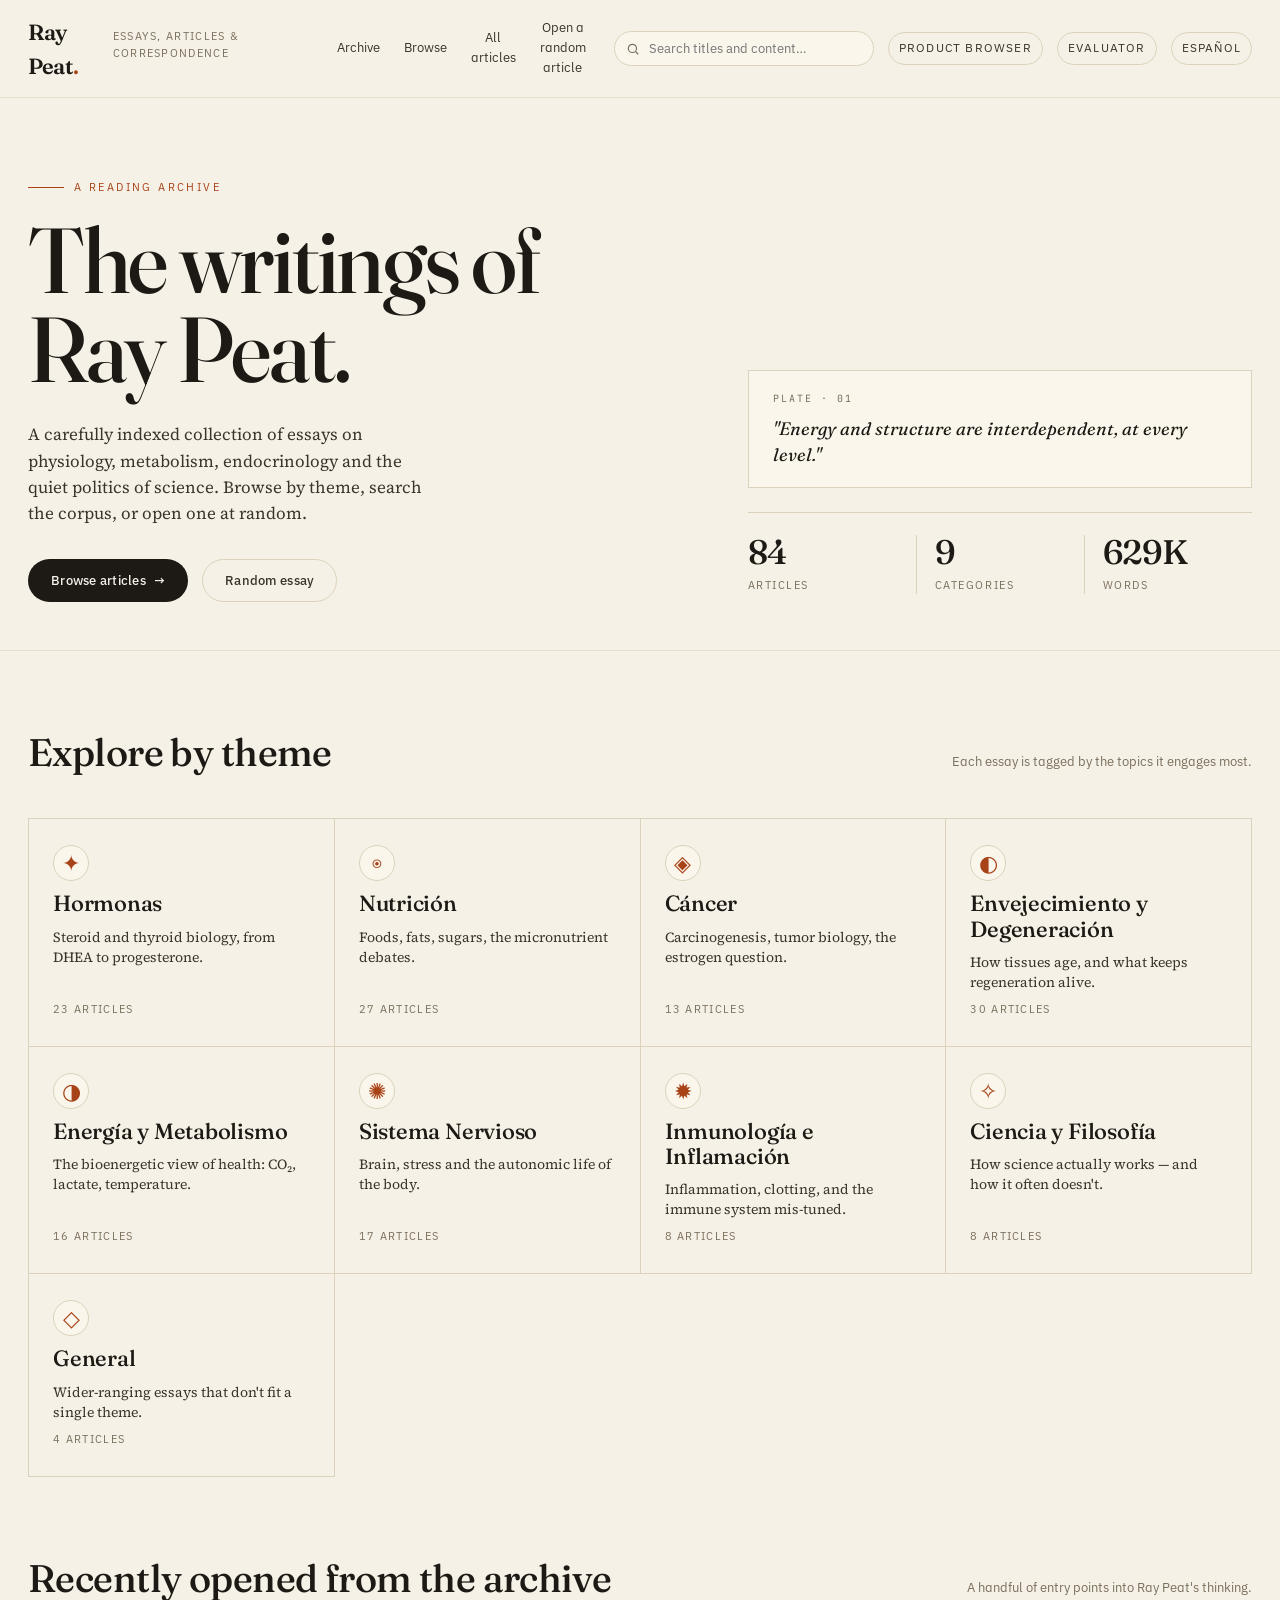
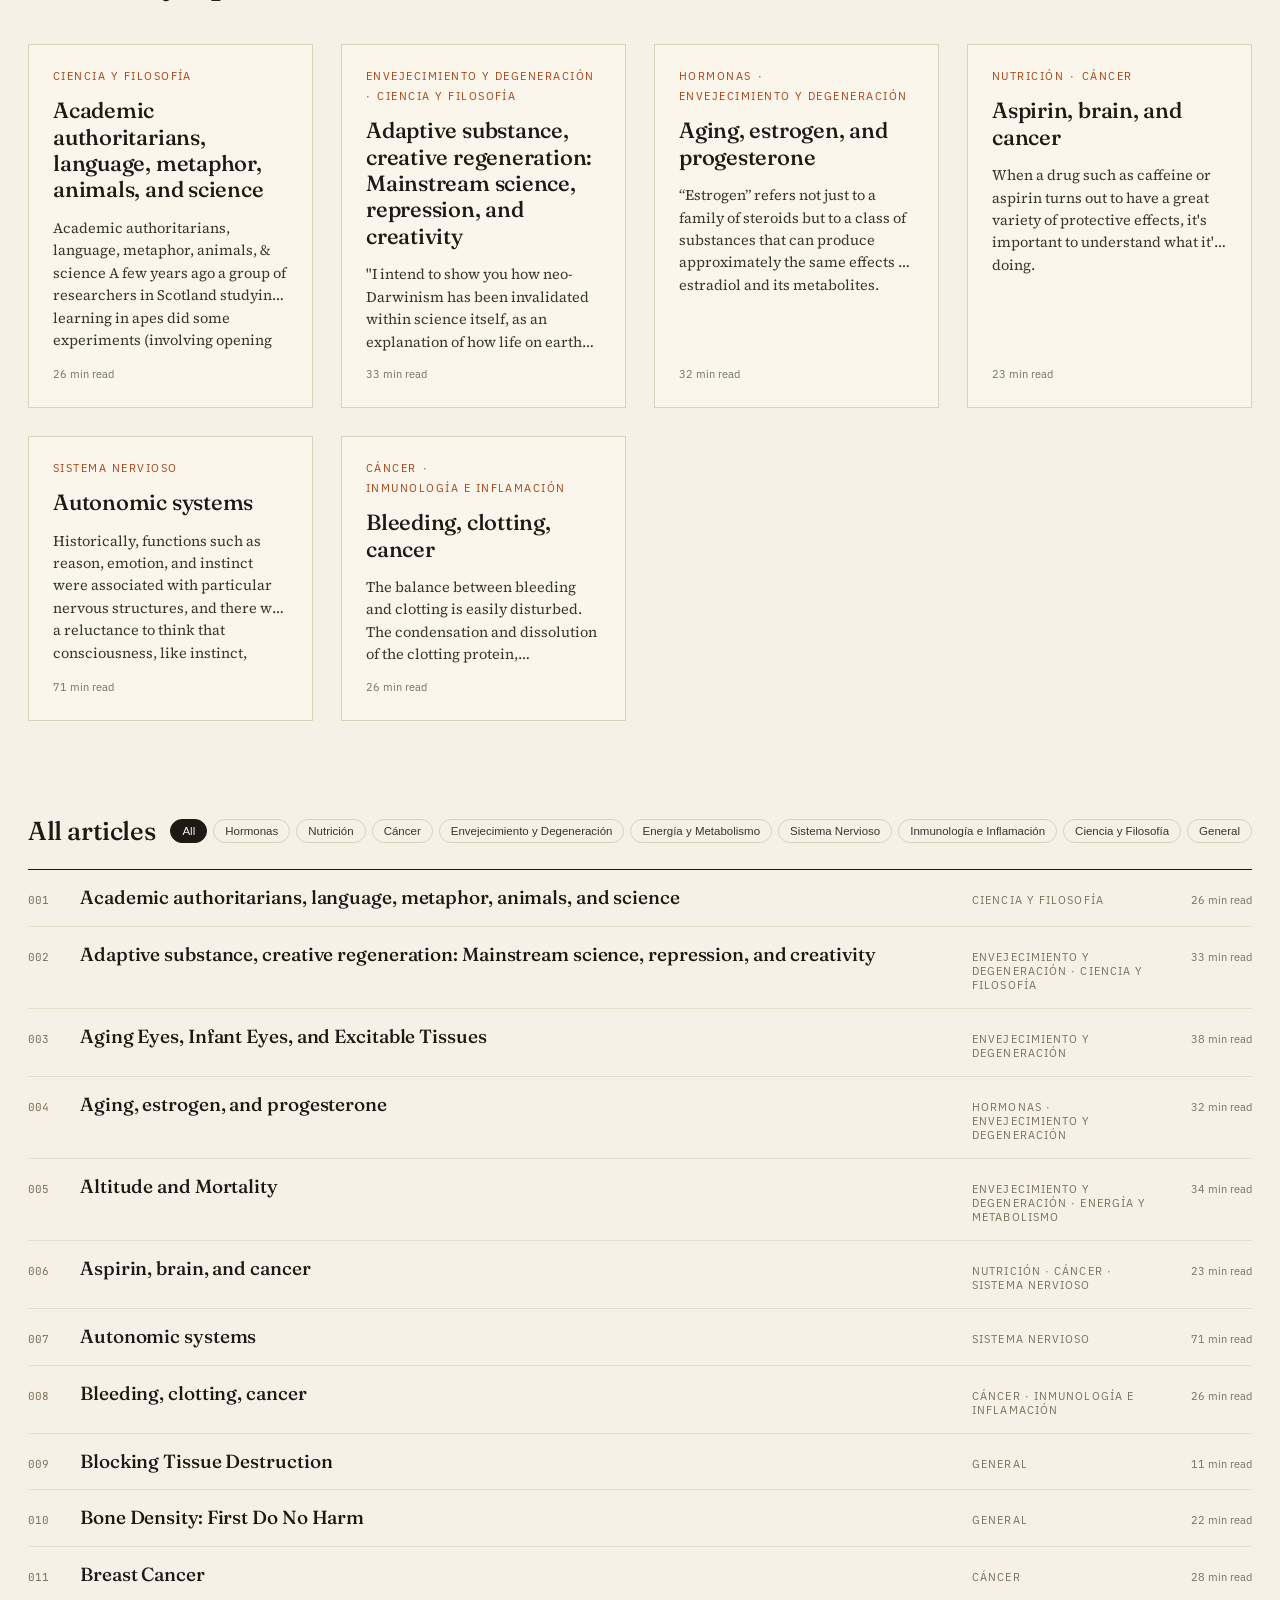
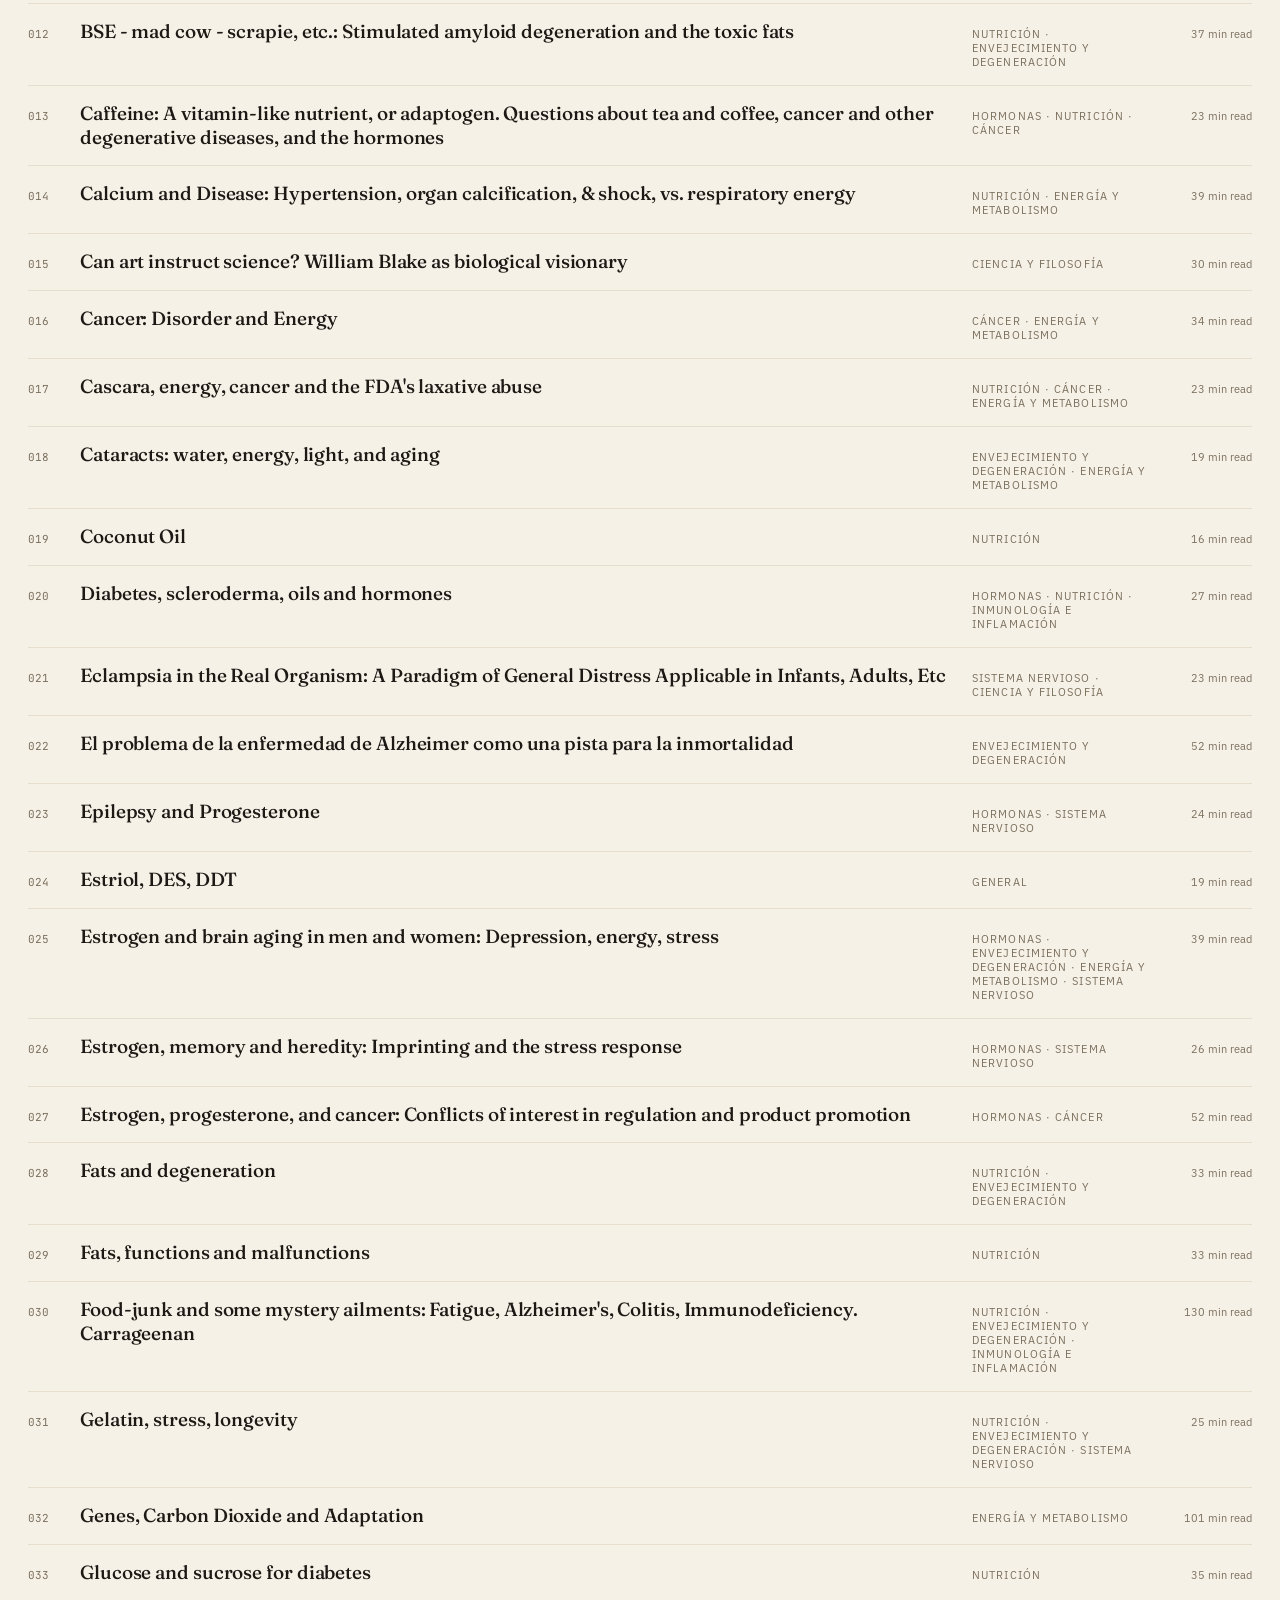
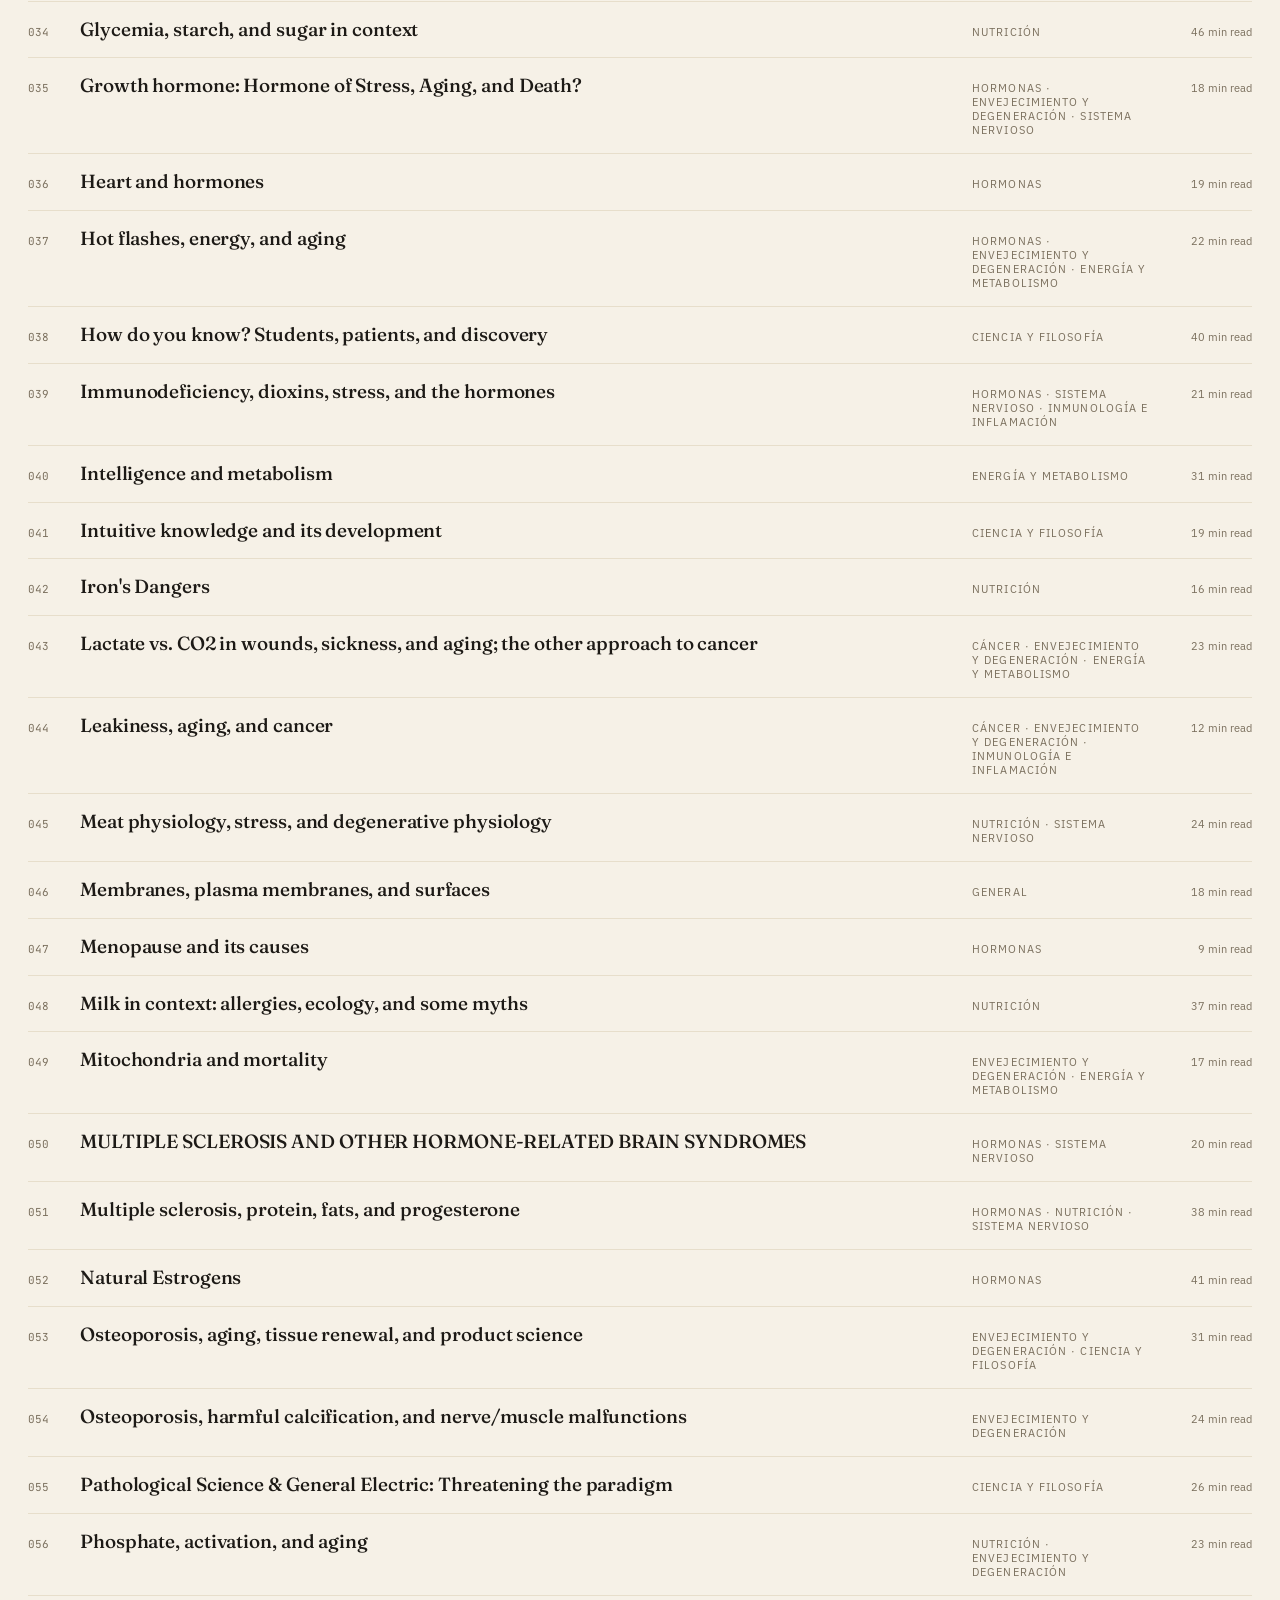
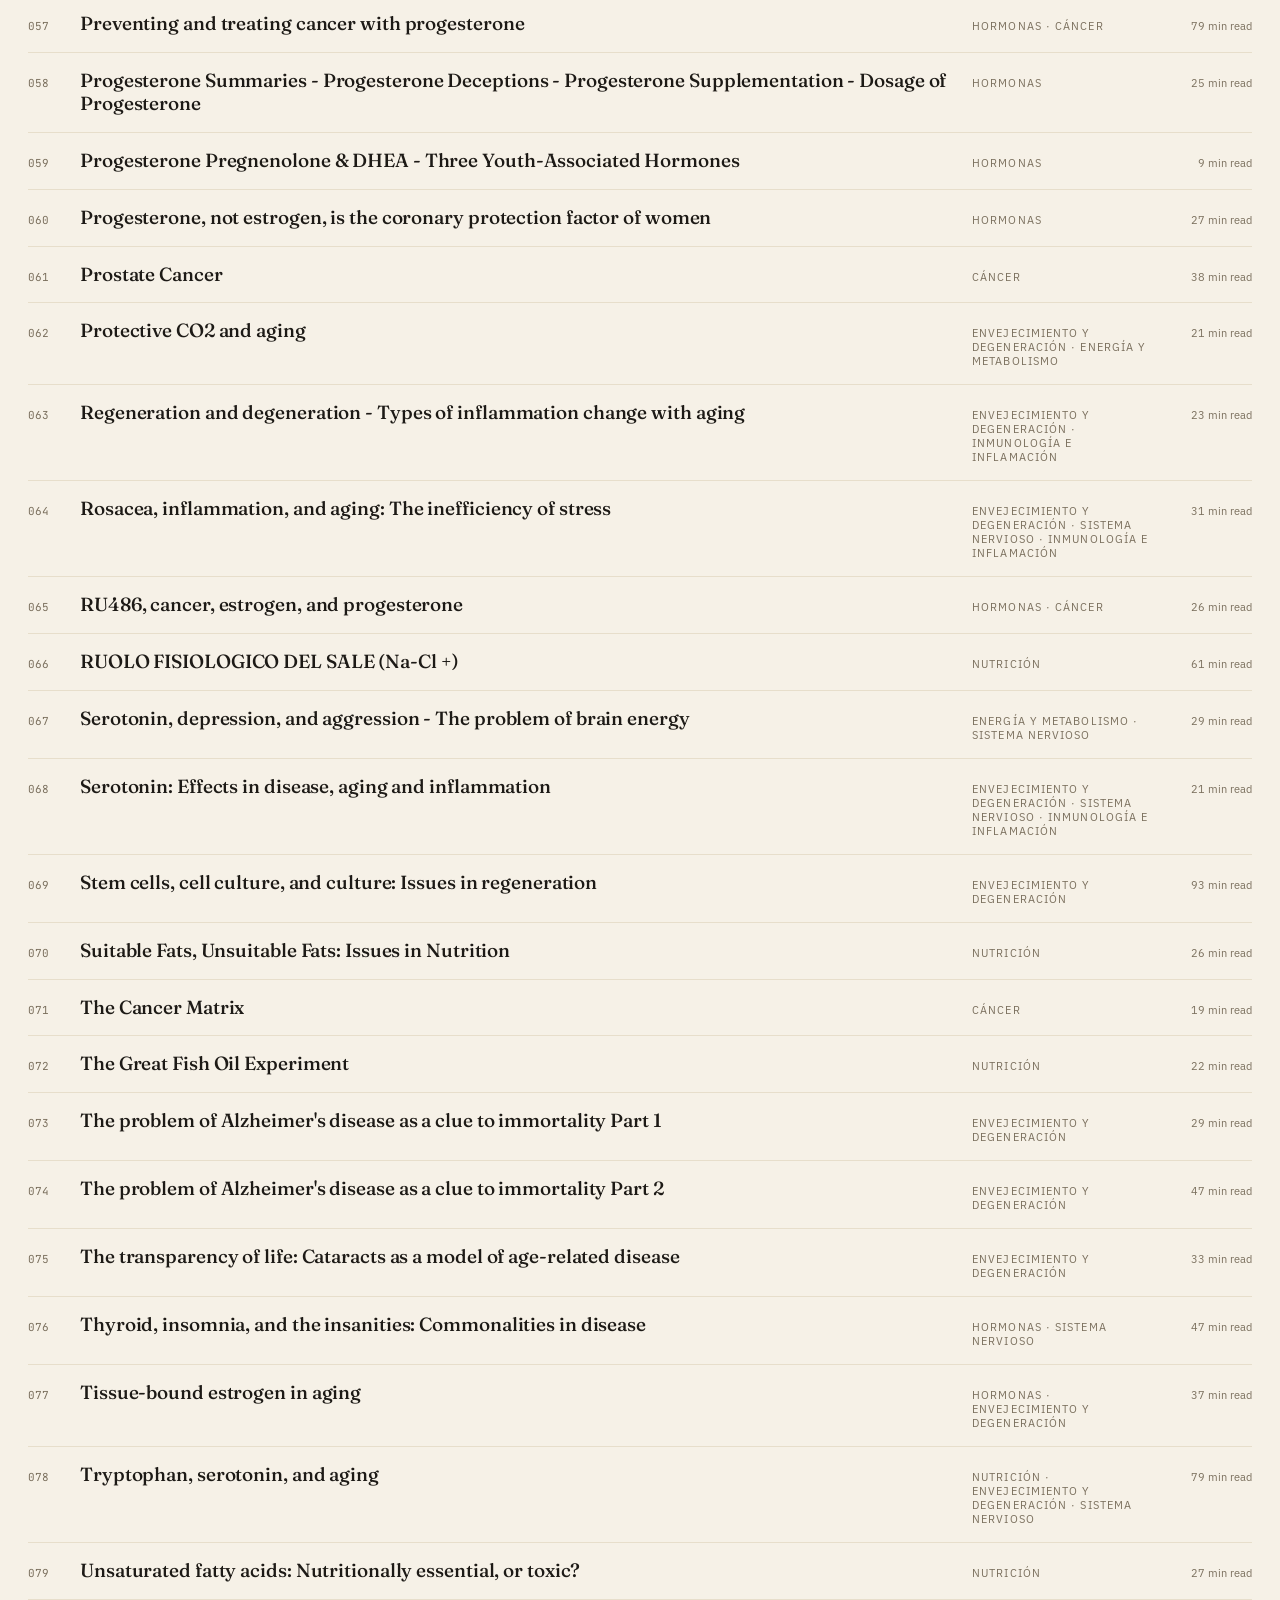
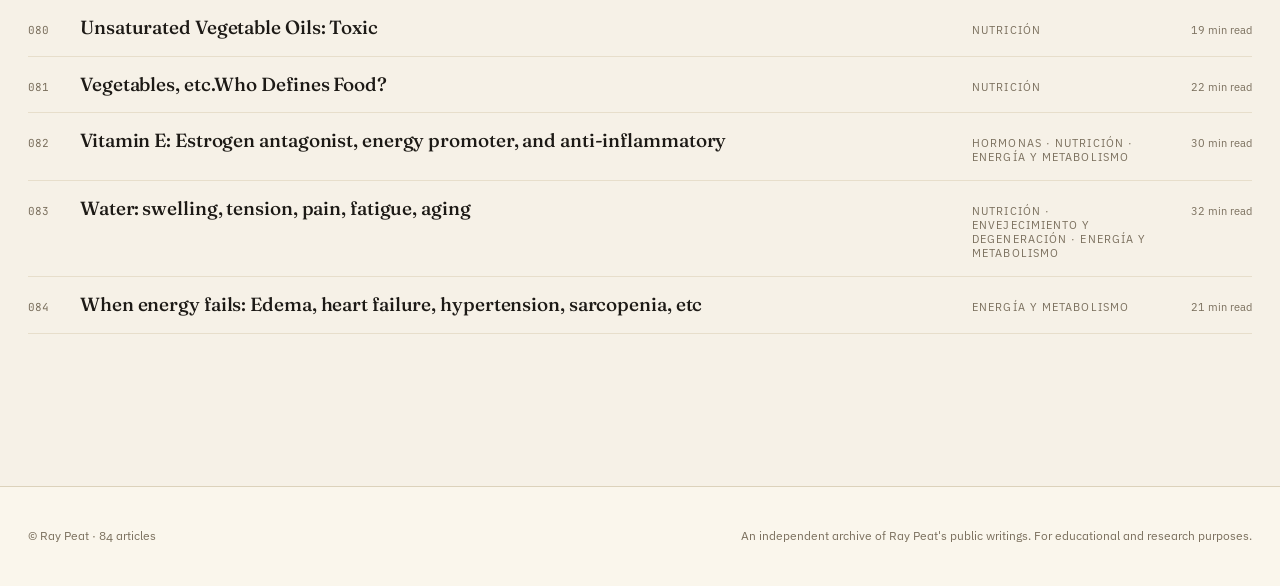
==== src/peat_product_scorer/static/library/en/index.html @ ffd8ab42 "Fix product browser provider search" ====
<!DOCTYPE html>
<html lang="en">
<head>
<meta charset="UTF-8">
<meta name="viewport" content="width=device-width, initial-scale=1.0">
<!-- Google tag (gtag.js) -->
<script async src="https://www.googletagmanager.com/gtag/js?id=G-PF3X483B5L"></script>
<script>
  window.dataLayer = window.dataLayer || [];
  function gtag(){dataLayer.push(arguments);}
  gtag('js', new Date());

  gtag('config', 'G-PF3X483B5L');
</script>
<title>Ray Peat — Essays &amp; Articles</title>
<link rel="preconnect" href="https://fonts.googleapis.com">
<link rel="preconnect" href="https://fonts.gstatic.com" crossorigin>
<link href="https://fonts.googleapis.com/css2?family=Fraunces:ital,opsz,wght@0,9..144,400;0,9..144,500;0,9..144,600;0,9..144,700;1,9..144,400&family=Source+Serif+4:ital,opsz,wght@0,8..60,400;0,8..60,500;0,8..60,600;1,8..60,400&family=JetBrains+Mono:wght@400;500&family=IBM+Plex+Sans:wght@400;500;600&display=swap" rel="stylesheet">
<style>
:root {
  --cream: #f6f1e7;
  --paper: #faf6ec;
  --paper-2: #ede5d2;
  --ink: #1d1a16;
  --ink-soft: #3a342c;
  --ink-muted: #7a6f5d;
  --rule: #dcd2bb;
  --rule-soft: #e7decb;
  --accent: #a84317;
  --accent-deep: #7a2e0d;
  --accent-soft: #e5b79f;
  --gold: #b58a2f;
  --shadow: 0 1px 2px rgba(26,22,18,.04), 0 8px 24px -12px rgba(26,22,18,.12);
  --shadow-soft: 0 1px 2px rgba(26,22,18,.04);
  --radius: 4px;
  --max-w: 1280px;
  --prose-w: 680px;
}

* { box-sizing: border-box; margin: 0; padding: 0; }

html { scroll-behavior: smooth; }

body {
  background: var(--cream);
  color: var(--ink);
  font-family: "Source Serif 4", "Source Serif Pro", Georgia, serif;
  font-feature-settings: "ss01", "onum";
  line-height: 1.55;
  -webkit-font-smoothing: antialiased;
  text-rendering: optimizeLegibility;
}

a { color: var(--accent-deep); text-underline-offset: 3px; }
a:hover { color: var(--accent); }

/* ---------- Top bar ---------- */
.topbar {
  position: sticky;
  top: 0;
  z-index: 40;
  background: rgba(246,241,231,.92);
  backdrop-filter: saturate(140%) blur(8px);
  border-bottom: 1px solid var(--rule-soft);
}
.topbar-inner {
  max-width: var(--max-w);
  margin: 0 auto;
  padding: 14px 28px;
  display: grid;
  grid-template-columns: auto 1fr auto;
  align-items: center;
  gap: 28px;
}
.brand {
  display: flex;
  align-items: baseline;
  gap: 10px;
  text-decoration: none;
  color: var(--ink);
}
.brand-mark {
  font-family: "Fraunces", serif;
  font-weight: 600;
  font-size: 22px;
  letter-spacing: -0.015em;
}
.brand-mark .dot { color: var(--accent); }
.brand-tag {
  font-family: "IBM Plex Sans", system-ui, sans-serif;
  font-size: 11px;
  letter-spacing: 0.12em;
  text-transform: uppercase;
  color: var(--ink-muted);
}
.topnav {
  justify-self: center;
  display: flex;
  gap: 24px;
  font-family: "IBM Plex Sans", system-ui, sans-serif;
  font-size: 13px;
}
.topnav button {
  background: none;
  border: 0;
  color: var(--ink-soft);
  font: inherit;
  cursor: pointer;
  padding: 4px 0;
  border-bottom: 1px solid transparent;
  transition: border-color .2s, color .2s;
}
.topnav button:hover { color: var(--accent); border-color: var(--accent-soft); }
.topbar-actions {
  display: flex;
  align-items: center;
  gap: 14px;
}
.search-wrap {
  position: relative;
}
.search-wrap input {
  border: 1px solid var(--rule);
  background: var(--paper);
  border-radius: 999px;
  padding: 8px 14px 8px 34px;
  width: 260px;
  font-family: "IBM Plex Sans", system-ui, sans-serif;
  font-size: 13px;
  color: var(--ink);
  outline: none;
  transition: border-color .2s, box-shadow .2s, background .2s;
}
.search-wrap input:focus {
  border-color: var(--accent-soft);
  box-shadow: 0 0 0 3px rgba(168,67,23,.08);
  background: #fff;
}
.search-wrap svg {
  position: absolute;
  left: 12px;
  top: 50%;
  transform: translateY(-50%);
  width: 14px; height: 14px;
  color: var(--ink-muted);
}
.lang-toggle {
  font-family: "IBM Plex Sans", system-ui, sans-serif;
  font-size: 12px;
  text-transform: uppercase;
  letter-spacing: 0.1em;
  color: var(--ink-soft);
  text-decoration: none;
  border: 1px solid var(--rule);
  padding: 6px 10px;
  border-radius: 999px;
  transition: all .2s;
}
.lang-toggle:hover {
  border-color: var(--accent);
  color: var(--accent);
}

/* ---------- Hero (home) ---------- */
.hero {
  max-width: var(--max-w);
  margin: 0 auto;
  padding: 72px 28px 48px;
  display: grid;
  grid-template-columns: 1.3fr 1fr;
  gap: 64px;
  align-items: end;
  border-bottom: 1px solid var(--rule-soft);
}
.hero-eyebrow {
  font-family: "IBM Plex Sans", sans-serif;
  text-transform: uppercase;
  letter-spacing: 0.22em;
  font-size: 11px;
  color: var(--accent);
  margin-bottom: 20px;
  display: inline-flex; align-items: center; gap: 10px;
}
.hero-eyebrow::before {
  content: "";
  width: 36px; height: 1px;
  background: var(--accent);
  display: inline-block;
}
.hero h1 {
  font-family: "Fraunces", serif;
  font-weight: 500;
  font-size: clamp(44px, 7.2vw, 104px);
  line-height: 0.96;
  letter-spacing: -0.025em;
  color: var(--ink);
  margin-bottom: 28px;
}
.hero h1 .accent {
  font-style: italic;
  color: var(--accent-deep);
  font-weight: 400;
}
.hero-body {
  font-size: 17px;
  max-width: 44ch;
  color: var(--ink-soft);
  line-height: 1.55;
  margin-bottom: 32px;
}
.hero-ctas {
  display: flex;
  gap: 14px;
  flex-wrap: wrap;
}
.btn {
  font-family: "IBM Plex Sans", sans-serif;
  font-size: 13px;
  font-weight: 500;
  letter-spacing: 0.02em;
  padding: 12px 22px;
  border-radius: 999px;
  text-decoration: none;
  cursor: pointer;
  border: 1px solid transparent;
  transition: all .2s ease;
  display: inline-flex; align-items: center; gap: 8px;
}
.btn-primary { background: var(--ink); color: var(--cream); }
.btn-primary:hover { background: var(--accent-deep); color: var(--cream); }
.btn-ghost { border-color: var(--rule); background: transparent; color: var(--ink-soft); }
.btn-ghost:hover { border-color: var(--ink); color: var(--ink); }

.hero-side {
  display: flex;
  flex-direction: column;
  gap: 24px;
  align-self: end;
  padding-bottom: 8px;
}
.stat-row {
  display: grid;
  grid-template-columns: repeat(3, 1fr);
  gap: 0;
  border-top: 1px solid var(--rule);
  padding-top: 22px;
}
.stat-row .stat + .stat {
  border-left: 1px solid var(--rule);
  padding-left: 18px;
}
.stat-num {
  font-family: "Fraunces", serif;
  font-weight: 500;
  font-size: 34px;
  color: var(--ink);
  letter-spacing: -0.015em;
  line-height: 1;
}
.stat-label {
  font-family: "IBM Plex Sans", sans-serif;
  font-size: 11px;
  color: var(--ink-muted);
  text-transform: uppercase;
  letter-spacing: 0.14em;
  margin-top: 8px;
}
.masthead-plate {
  border: 1px solid var(--rule);
  background: var(--paper);
  padding: 20px 24px;
  font-family: "Fraunces", serif;
  color: var(--ink-soft);
  position: relative;
  overflow: hidden;
}
.masthead-plate .plate-number {
  font-family: "JetBrains Mono", monospace;
  font-size: 10px;
  color: var(--ink-muted);
  letter-spacing: 0.2em;
  text-transform: uppercase;
}
.masthead-plate .plate-body {
  font-style: italic;
  font-size: 18px;
  line-height: 1.4;
  margin-top: 10px;
  color: var(--ink);
}

/* ---------- Home sections ---------- */
.section {
  max-width: var(--max-w);
  margin: 0 auto;
  padding: 72px 28px;
}
.section + .section { padding-top: 0; }
.section-head {
  display: flex;
  align-items: baseline;
  justify-content: space-between;
  margin-bottom: 36px;
  gap: 24px;
  flex-wrap: wrap;
}
.section-head .title {
  font-family: "Fraunces", serif;
  font-weight: 500;
  font-size: clamp(26px, 3vw, 40px);
  letter-spacing: -0.015em;
  color: var(--ink);
}
.section-head .sub {
  font-family: "IBM Plex Sans", sans-serif;
  font-size: 13px;
  color: var(--ink-muted);
  max-width: 38ch;
}

.cat-grid {
  display: grid;
  grid-template-columns: repeat(auto-fill, minmax(260px, 1fr));
  gap: 0;
  border-top: 1px solid var(--rule);
  border-left: 1px solid var(--rule);
}
.cat-card {
  padding: 26px 24px 30px;
  background: transparent;
  border-right: 1px solid var(--rule);
  border-bottom: 1px solid var(--rule);
  cursor: pointer;
  transition: background .2s;
  text-align: left;
  border-top: 0; border-left: 0;
  font-family: inherit;
  color: inherit;
  display: flex; flex-direction: column; gap: 10px;
  min-height: 160px;
}
.cat-card:hover { background: var(--paper); }
.cat-card .icon {
  font-size: 22px;
  color: var(--accent);
  width: 36px; height: 36px;
  display: inline-flex; align-items: center; justify-content: center;
  border: 1px solid var(--rule);
  border-radius: 50%;
  background: var(--paper);
}
.cat-card h3 {
  font-family: "Fraunces", serif;
  font-weight: 500;
  font-size: 22px;
  letter-spacing: -0.01em;
  color: var(--ink);
  line-height: 1.15;
}
.cat-card .blurb {
  font-size: 14px;
  color: var(--ink-soft);
  flex: 1;
}
.cat-card .count {
  font-family: "IBM Plex Sans", sans-serif;
  font-size: 11px;
  color: var(--ink-muted);
  text-transform: uppercase;
  letter-spacing: 0.12em;
}

.featured-grid {
  display: grid;
  grid-template-columns: repeat(auto-fill, minmax(280px, 1fr));
  gap: 28px;
}
.feat-card {
  background: var(--paper);
  border: 1px solid var(--rule);
  padding: 24px 24px 26px;
  cursor: pointer;
  transition: transform .2s ease, box-shadow .2s ease, border-color .2s;
  display: flex; flex-direction: column; gap: 14px;
  min-height: 260px;
  text-align: left;
  font-family: inherit; color: inherit;
}
.feat-card:hover {
  transform: translateY(-2px);
  box-shadow: var(--shadow);
  border-color: var(--accent-soft);
}
.feat-card .tags {
  display: flex; gap: 6px; flex-wrap: wrap;
  font-family: "IBM Plex Sans", sans-serif;
  font-size: 10.5px;
  text-transform: uppercase;
  letter-spacing: 0.14em;
  color: var(--accent);
}
.feat-card h4 {
  font-family: "Fraunces", serif;
  font-weight: 500;
  font-size: 22px;
  line-height: 1.2;
  color: var(--ink);
  letter-spacing: -0.01em;
}
.feat-card .excerpt {
  color: var(--ink-soft);
  font-size: 14.5px;
  line-height: 1.55;
  flex: 1;
  display: -webkit-box;
  -webkit-line-clamp: 4;
  -webkit-box-orient: vertical;
  overflow: hidden;
}
.feat-card .meta {
  font-family: "IBM Plex Sans", sans-serif;
  font-size: 11px;
  color: var(--ink-muted);
  display: flex; gap: 12px; align-items: center;
}

.index-list-wrap {
  padding-top: 16px;
}
.index-head {
  display: flex;
  align-items: center;
  justify-content: space-between;
  padding: 18px 0;
  border-bottom: 1px solid var(--ink);
  margin-bottom: 0;
  flex-wrap: wrap;
  gap: 14px;
}
.index-head h2 {
  font-family: "Fraunces", serif;
  font-weight: 500;
  font-size: 26px;
  letter-spacing: -0.015em;
}
.chip-row {
  display: flex; gap: 6px; flex-wrap: wrap;
  font-family: "IBM Plex Sans", sans-serif;
}
.chip {
  font-size: 11.5px;
  padding: 5px 11px;
  border: 1px solid var(--rule);
  border-radius: 999px;
  background: transparent;
  color: var(--ink-soft);
  cursor: pointer;
  transition: all .15s;
}
.chip:hover { background: var(--paper); }
.chip.active { background: var(--ink); color: var(--cream); border-color: var(--ink); }

.index-list { border-top: 0; }
.index-row {
  display: grid;
  grid-template-columns: 32px 1fr 180px 80px;
  align-items: baseline;
  gap: 20px;
  padding: 16px 0;
  border-bottom: 1px solid var(--rule-soft);
  cursor: pointer;
  transition: background .15s;
  font-family: inherit;
  color: inherit;
  text-align: left;
  width: 100%;
  background: transparent;
  border-left: 0; border-right: 0; border-top: 0;
}
.index-row:hover { background: var(--paper); }
.index-row .idx {
  font-family: "JetBrains Mono", monospace;
  font-size: 11px;
  color: var(--ink-muted);
}
.index-row .ttl {
  font-family: "Fraunces", serif;
  font-weight: 500;
  font-size: 19px;
  color: var(--ink);
  letter-spacing: -0.005em;
  line-height: 1.25;
}
.index-row .cats {
  font-family: "IBM Plex Sans", sans-serif;
  font-size: 11px;
  color: var(--ink-muted);
  text-transform: uppercase;
  letter-spacing: 0.1em;
}
.index-row .min {
  font-family: "IBM Plex Sans", sans-serif;
  font-size: 11px;
  color: var(--ink-muted);
  text-align: right;
}

.empty-state {
  padding: 40px 0;
  text-align: center;
  color: var(--ink-muted);
  font-style: italic;
}

/* ---------- Footer ---------- */
footer {
  margin-top: 80px;
  border-top: 1px solid var(--rule);
  background: var(--paper);
}
.footer-inner {
  max-width: var(--max-w);
  margin: 0 auto;
  padding: 40px 28px;
  display: flex;
  justify-content: space-between;
  align-items: center;
  flex-wrap: wrap;
  gap: 18px;
  font-family: "IBM Plex Sans", sans-serif;
  font-size: 12px;
  color: var(--ink-muted);
}
.footer-inner a { color: var(--ink-soft); }

/* ---------- Article view ---------- */
.article-hero {
  max-width: var(--max-w);
  margin: 0 auto;
  padding: 48px 28px 24px;
  border-bottom: 1px solid var(--rule);
}
.breadcrumbs {
  font-family: "IBM Plex Sans", sans-serif;
  font-size: 12px;
  letter-spacing: 0.12em;
  text-transform: uppercase;
  color: var(--ink-muted);
  margin-bottom: 28px;
  display: flex;
  gap: 10px;
  align-items: center;
}
.breadcrumbs a, .breadcrumbs button {
  color: var(--ink-muted);
  text-decoration: none;
  border: 0; background: none; cursor: pointer;
  font: inherit;
  letter-spacing: inherit; text-transform: inherit;
}
.breadcrumbs a:hover, .breadcrumbs button:hover { color: var(--accent); }
.breadcrumbs .sep { opacity: 0.4; }
.article-hero h1 {
  font-family: "Fraunces", serif;
  font-weight: 500;
  font-size: clamp(34px, 5vw, 58px);
  line-height: 1.05;
  letter-spacing: -0.02em;
  color: var(--ink);
  max-width: 16ch;
  margin-bottom: 22px;
}
.article-meta {
  display: flex;
  align-items: center;
  gap: 22px;
  flex-wrap: wrap;
  font-family: "IBM Plex Sans", sans-serif;
  font-size: 12px;
  letter-spacing: 0.08em;
  text-transform: uppercase;
  color: var(--ink-muted);
}
.article-meta .tag {
  display: inline-block;
  border: 1px solid var(--rule);
  padding: 5px 11px;
  border-radius: 999px;
  color: var(--ink-soft);
  cursor: pointer;
  background: var(--paper);
}
.article-meta .tag:hover { color: var(--accent); border-color: var(--accent-soft); }

.article-body-wrap {
  max-width: var(--max-w);
  margin: 0 auto;
  padding: 56px 28px 40px;
  display: grid;
  grid-template-columns: 1fr;
  justify-items: center;
}
.prose {
  width: 100%;
  max-width: var(--prose-w);
}
.prose .body-p {
  font-family: "Source Serif 4", Georgia, serif;
  font-size: 19px;
  line-height: 1.72;
  color: var(--ink-soft);
  margin-bottom: 1.35em;
  letter-spacing: -0.003em;
}
.prose .body-p.lede::first-letter {
  font-family: "Fraunces", serif;
  font-weight: 500;
  font-size: 4.4em;
  float: left;
  line-height: 0.9;
  padding-right: 12px;
  padding-top: 6px;
  color: var(--accent-deep);
}
.prose .body-p.lede {
  font-size: 20px;
  color: var(--ink);
}
.prose a.crosslink {
  color: var(--accent-deep);
  text-decoration: none;
  background-image: linear-gradient(180deg, rgba(168,67,23,.08), rgba(168,67,23,.08));
  background-repeat: no-repeat;
  background-size: 100% 0.32em;
  background-position: 0 85%;
  padding-bottom: 1px;
  transition: background-size .2s, color .2s;
}
.prose a.crosslink:hover {
  color: var(--accent);
  background-size: 100% 100%;
}

.references {
  margin-top: 56px;
  padding-top: 28px;
  border-top: 1px solid var(--rule);
}
.references h3 {
  font-family: "Fraunces", serif;
  font-weight: 500;
  font-size: 16px;
  letter-spacing: 0.04em;
  text-transform: uppercase;
  color: var(--ink-muted);
  margin-bottom: 18px;
}
.references .reference-item {
  font-family: "Source Serif 4", Georgia, serif;
  font-size: 14px;
  line-height: 1.55;
  color: var(--ink-muted);
  margin-bottom: 10px;
  padding-left: 16px;
  border-left: 2px solid var(--rule);
}

.related-wrap {
  background: var(--paper);
  border-top: 1px solid var(--rule);
}
.related-wrap .section { padding: 56px 28px; }
.related-wrap h3 {
  font-family: "Fraunces", serif;
  font-weight: 500;
  font-size: 22px;
  margin-bottom: 24px;
  letter-spacing: -0.01em;
}
.related-grid {
  display: grid;
  grid-template-columns: repeat(auto-fill, minmax(230px, 1fr));
  gap: 16px;
}
.related-card {
  padding: 18px 20px;
  background: var(--cream);
  border: 1px solid var(--rule);
  cursor: pointer;
  transition: border-color .2s, background .2s;
  text-align: left;
  font: inherit;
  color: inherit;
}
.related-card:hover {
  border-color: var(--accent);
  background: #fff;
}
.related-card h4 {
  font-family: "Fraunces", serif;
  font-weight: 500;
  font-size: 16px;
  color: var(--ink);
  line-height: 1.25;
  margin-bottom: 8px;
}
.related-card .cats {
  font-family: "IBM Plex Sans", sans-serif;
  font-size: 10.5px;
  text-transform: uppercase;
  letter-spacing: 0.12em;
  color: var(--ink-muted);
}

/* ---------- Utility ---------- */
.hidden { display: none !important; }
.fade-in { animation: fade .3s ease; }
@keyframes fade { from { opacity: 0; transform: translateY(4px); } to { opacity: 1; transform: none; } }

/* ---------- Responsive ---------- */
@media (max-width: 900px) {
  .hero {
    grid-template-columns: 1fr;
    gap: 36px;
    padding: 48px 20px 32px;
  }
  .hero-side { padding-bottom: 0; }
  .topbar-inner {
    grid-template-columns: auto auto;
    gap: 14px;
    padding: 14px 16px;
  }
  .topnav { display: none; }
  .search-wrap input { width: 180px; }
  .section { padding: 48px 20px; }
  .index-row {
    grid-template-columns: 1fr 60px;
    gap: 10px;
  }
  .index-row .idx, .index-row .cats { display: none; }
  .article-body-wrap { padding: 36px 20px 24px; }
  .article-hero { padding: 32px 20px 20px; }
}

@media (max-width: 600px) {
  .brand-tag { display: none; }
  .search-wrap input { width: 140px; }
  .prose .body-p { font-size: 18px; }
  .prose .body-p.lede::first-letter { font-size: 3.6em; }
}

/* Print */
@media print {
  .topbar, .related-wrap, footer, .breadcrumbs { display: none !important; }
  .article-body-wrap { padding: 0; }
  .prose .body-p { font-size: 12pt; color: #000; }
}
</style>
</head>
<body>

<header class="topbar">
  <div class="topbar-inner">
    <a href="#" class="brand" onclick="goHome();return false;">
      <span class="brand-mark">Ray Peat<span class="dot">.</span></span>
      <span class="brand-tag">Essays, articles &amp; correspondence</span>
    </a>
    <nav class="topnav">
      <button onclick="goHome()">Archive</button>
      <button onclick="scrollToSection('cats')">Browse</button>
      <button onclick="scrollToSection('index')">All articles</button>
      <button onclick="openRandom()">Open a random article</button>
    </nav>
    <div class="topbar-actions">
      <label class="search-wrap">
        <svg viewBox="0 0 24 24" fill="none" stroke="currentColor" stroke-width="2">
          <circle cx="11" cy="11" r="7"></circle><path d="m21 21-4.3-4.3"></path>
        </svg>
        <input id="search" type="text" placeholder="Search titles and content…" autocomplete="off">
      </label>
      <a class="lang-toggle" href="/products">Product browser</a><a class="lang-toggle" href="/evaluator">Evaluator</a><a class="lang-toggle" href="/articles-es">Español</a>
    </div>
  </div>
</header>

<main id="main">
  <!-- HOME VIEW -->
  <section id="home-view">
    <div class="hero">
      <div>
        <div class="hero-eyebrow">A reading archive</div>
        <h1>The writings of<br>Ray Peat.</h1>
        <p class="hero-body">A carefully indexed collection of essays on physiology, metabolism, endocrinology and the quiet politics of science. Browse by theme, search the corpus, or open one at random.</p>
        <div class="hero-ctas">
          <button class="btn btn-primary" onclick="scrollToSection('index')">
            Browse articles
            <span aria-hidden>→</span>
          </button>
          <button class="btn btn-ghost" onclick="openRandom()">Random essay</button>
        </div>
      </div>
      <aside class="hero-side">
        <div class="masthead-plate" id="quoteCard">
          <div class="plate-number">Plate · 01</div>
          <div class="plate-body" id="quoteBody">“Energy and structure are interdependent at every level.”</div>
        </div>
        <div class="stat-row">
          <div class="stat">
            <div class="stat-num">84</div>
            <div class="stat-label">Articles</div>
          </div>
          <div class="stat">
            <div class="stat-num" id="catCount">—</div>
            <div class="stat-label">Categories</div>
          </div>
          <div class="stat">
            <div class="stat-num">629K</div>
            <div class="stat-label">Words</div>
          </div>
        </div>
      </aside>
    </div>

    <section class="section" id="cats">
      <div class="section-head">
        <div>
          <div class="title">Explore by theme</div>
        </div>
        <div class="sub">Each essay is tagged by the topics it engages most.</div>
      </div>
      <div id="catGrid" class="cat-grid"></div>
    </section>

    <section class="section">
      <div class="section-head">
        <div>
          <div class="title">Recently opened from the archive</div>
        </div>
        <div class="sub">A handful of entry points into Ray Peat&#x27;s thinking.</div>
      </div>
      <div id="featGrid" class="featured-grid"></div>
    </section>

    <section class="section" id="index">
      <div class="index-head">
        <h2>All articles</h2>
        <div class="chip-row" id="chipRow"></div>
      </div>
      <div class="index-list" id="indexList"></div>
    </section>
  </section>

  <!-- ARTICLE VIEW -->
  <section id="article-view" class="hidden">
    <div class="article-hero">
      <nav class="breadcrumbs" id="crumbs"></nav>
      <h1 id="artTitle"></h1>
      <div class="article-meta" id="artMeta"></div>
    </div>
    <div class="article-body-wrap">
      <article class="prose" id="artBody"></article>
    </div>
    <div class="related-wrap hidden" id="relatedWrap">
      <div class="section">
        <h3 id="relHeading"></h3>
        <div class="related-grid" id="relGrid"></div>
      </div>
    </div>
  </section>
</main>

<footer>
  <div class="footer-inner">
    <div>© Ray Peat · <span id="footerTotal"></span></div>
    <div>An independent archive of Ray Peat&#x27;s public writings. For educational and research purposes.</div>
  </div>
</footer>

<script>
const ARTICLES = [{"title": "Academic authoritarians, language, metaphor, animals, and science", "slug": "academic-authoritarians-language-metaphor-animals-and-science", "categories": ["Ciencia y Filosofía"], "related": ["adaptive-substance-creative-regeneration-mainstream-science-repression-and-creat", "can-art-instruct-science-william-blake-as-biological-visionary", "osteoporosis-aging-tissue-renewal-and-product-science", "pathological-science-general-electric-threatening-the-paradigm", "eclampsia-in-the-real-organism-a-paradigm-of-general-distress-applicable-in-infa", "intuitive-knowledge-and-its-development"], "body": "<p class=\"body-p lede\">Academic authoritarians, language, metaphor, animals, &amp; science A few years ago a group of researchers in Scotland studying learning in apes did some experiments (involving opening boxes to get a piece of candy inside) that showed that chimpanzees learn in a variety of flexibly adaptive ways, and that 3 year old children being presented with a similar task most often did it in ways that appear to be less intelligent than the apes. They suggest that the difference in performance of chimpanzees and children may be due to a greater susceptibility of children to cultural conventions. (Horner and Whiten, 2005; Whiten, et al., 2004).</p>\n<p class=\"body-p\">In my newsletter on puberty, I described some of the effects of foods and hormones on intelligence. Here, I want to consider the effects of culture on the way people learn and think. Culture, it seems, starts to make us stupid long before the metabolic problems appear.</p>\n<p class=\"body-p\">For many years I described culture as the perceived limits of possibility, but people usually prefer to think of it as the learned rules of conduct in a society. In the late 1950s I was talking with a psychologist about the nature of mental maps, and I said that I found my way around campus by reference to mental pictures of the locations of things, and he said that his method was to follow a series of rules, go out the front door and turn left, turn left at the first corner, walk three blocks and turn right, ....up the stairs, turn right, fourth office on the left. He had been studying mental processes for about 40 years, so his claim made an impression on me.</p>\n<p class=\"body-p\">I thought this style of thinking might have something to do with the growing technological preference for digital, rather than analog, devices. The complexity and continuity of the real world is made to seem more precise and concrete by turning it into rules and numbers.</p>\n<p class=\"body-p\">Around the same time, I found that some people dream in vivid images, while others describe dreams as listening to someone tell a story.</p>\n<p class=\"body-p\">Several years later, a graduate student of language philosophy from MIT told me that I was just confused if I believed that I had mental images that I could use in thinking. His attitude was that language, in its forms and in the ways it could convey meaning, was governed by rules.</p>\n<p class=\"body-p\">He was part of an effort to define consciousness in terms of rules that could be manipulated formally. This was just a new variation on the doctrine of an ideal language that has concerned many philosophers since Leibniz, but now its main use is to convince people that cultural conventions and authority are rooted in the nature of our minds, rather than in particular things that people experience and the ways in which they are treated.</p>\n<p class=\"body-p\">George Orwell, whose novels showed some of the ways language is used to control people, believed that language should be like a clear window between minds, but knew that it was habitually used to distort, mislead, and control. Scientific and medical practices often follow the authority of culture and indoctrination, instead of intelligently confronting the meaning of the evidence, the way chimpanzees are able to do.</p>\n<p class=\"body-p\">Not so many years ago, people believed that traits were determined by genes, and that the development of an organism was the result of--was caused by--the sequential expression of genes in the nucleus of the fertilized egg. When B.F. Skinner in the 1970s said a gestating baby isn&#x27;t influenced by what happens to its mother, he was expressing a deeply rooted bio-medical dogma. Physicians insisted that a baby couldn&#x27;t be harmed by its mother&#x27;s malnutrition, as long as she lived to give birth. People could be quite vicious when their dogma was challenged, but their actions were systematically vicious when they weren&#x27;t challenged.</p>\n<p class=\"body-p\">An ovum doesn&#x27;t just grow from an oocyte according to instructions in its genes, it is constructed, with surrounding nurse cells adding substances to its cytoplasm. Analogously, the fertilized egg doesn&#x27;t just grow into a human being, it is constructed, by interactions with the mother&#x27;s physiology. At birth, the environment continues to influence the ways in which cells develop and interact with each other.</p>\n<p class=\"body-p\">Even during adulthood, the ways in which our cells--in the brain, immune system, and other organs--develop and interact are shaped by the environment.</p>\n<p class=\"body-p\">When Skinner was writing, many biologists still believed that each synapse of a nerve was directed by a gene, and couldn&#x27;t be influenced by experience.</p>\n<p class=\"body-p\">Our brain grows into our culture, and the culture lives in our nervous system.</p>\n<p class=\"body-p\">If a person grows up without hearing people speak, he will have grown a special kind of brain, making it difficult to learn to speak. (Genie, wolf boy, Kaspar Hauser, for example.) When we ask a question and find an answer, we are changed. Thinking with learning is a developmental process. But many people learn at an early age not to question. This changes the nature of subsequent learning and brain development.</p>\n<p class=\"body-p\">In the 1960s, many textbooks were published that claimed to use scientific language theory to improve the instruction of English, from grade school level to college level. They didn&#x27;t work, and at the time they were being published they appeared fraudulent to people who didn&#x27;t subscribe to the incipient cults of Generative Grammar and Artificial Intelligence that later developed into Cognitive Science.</p>\n<p class=\"body-p\">At the time that Artificial Intelligence was coming to the attention of investors and academicians, Neodarwinism had already cleansed the university biology departments of its opponents who advocated more holistic views, and the idea of a brain that was hard-wired according to genetic instructions had entered both neurology and psychology. The field concept was disappearing from developmental biology, as Gestalt psychology was disappearing from the universities and journals.</p>\n<p class=\"body-p\">In the humanities and social sciences, a fad appeared in the 1960s, in which a theory of grammar advocated by Noam Chomsky of MIT was said to explain human thinking and behavior, and specialists in anthropology, psychology, literature, rhetoric, sociology, and other academic fields, claimed that it informed their work in an essential way. The rapid spread of a doctrine for which there was essentially no evidence suggests that it was filling a need for many people in our culture. This doctrine was filling some of the gaps left by the failure of genetic determinism that was starting to be recognized. It gave new support to the doctrine of inborn capacities and limitations, in which formulaic indoctrination can be justified by the brain&#x27;s natural structure.</p>\n<p class=\"body-p\">Chomsky was committed to an idealistic, rationalist doctrine of innate ideas, and to argue for that doctrine, which held that there are transcendent forms (or deep structures) that control mind, he disposed of the opposing empiricist approach to mind by claiming that children simply learn language so rapidly that it would be impossible to explain on the basis of learning from experience. Separating vocabulary from grammar, he acknowledged that each language is different, and can be learned as easily by the children of immigrants of different ethnicity as by children whose ancestors spoke it, but that all humans have a genetically encoded universal grammar, a language organ.</p>\n<p class=\"body-p\">It is this inborn grammar that allows children to learn what he said would be inconceivable to learn so quickly from experience.</p>\n<p class=\"body-p\">The abstract, computational nature of the inborn functions of the language organ would make a nice program for a translating machine, and the absence of such a useful program, after more than 50 years of trying to devise one, argues against the possibility of such a thing.</p>\n<p class=\"body-p\">Since Plato&#x27;s time, some people have believed that, behind the changing irregularities of real languages, there is a timeless, context-free language. In the late 1950s, when I was studying language and the ideal languages of the philosophers, I realized that George Santayana was right when he pointed out that each time an artificial language is used by real people in real situations, it is altered by the experience that accrues to each component, from the context in which it is used. If real language were the model for mathematics, then the values of numbers would change a little with every calculation.</p>\n<p class=\"body-p\">Adults are usually slower than children at learning a new language, but they can make the process much quicker by memorizing paradigms. With those models, they can begin speaking intelligible sentences when they know only a few words. These basics of grammar are often outlined in just a few pages, but listing irregularities and exceptions can become very detailed and complex. The grammar that children use isn&#x27;t as subtle as the grammar some adults use, and college freshmen are seldom masters of the grammar of their native language.</p>\n<p class=\"body-p\">There have been various studies that have investigated the number of words understood by children at different ages.</p>\n<p class=\"body-p\">The Virginia Polytechnic Institute website says that By age 4 a person probably knows 5,600 words By age 5 a person probably knows 9,600 words By age 6 a person probably knows 14,700 words By age 7 a person probably knows 21,200 words By age 8 a person probably knows 26,300 words By age 9 a person probably knows 29,300 words By age 10 a person probably knows 34,300 words By age 20 a college sophomore probably knows 120,000 words A dictionary with 14,000 words is a substantial book. The grammar used by a 6 year old person isn&#x27;t very complex, because at that age a person isn&#x27;t likely to know all of the subtleties of their language. There is no reason to assume that a mind that can learn thousands of words and concepts in a year can&#x27;t learn the grammatical patterns of a language--a much smaller number of patterns and relationships--in a few years.</p>\n<p class=\"body-p\">Idioms and clichs are clusters of words that are frequently used together in the same pattern to express a stereotyped meaning. There are thousands of them in English, and some of them have existed for centuries, while others are regional and generational. It is possible to speak or write almost completely in clichs, and they are such an important part of language that their acquisition along with the basic vocabulary deserves more attention than linguists have given it. A mind that can learn so many clichs can certainly learn the relatively few stereotypical rules of phrasing that make up the grammar of a language. In fact, a grammar in some ways resembles a complex clich.</p>\n<p class=\"body-p\">Recognition of patterns, first of things that are present, then of meaningful sequences, is what we call awareness or consciousness. There is biological evidence, from the level of single cells through many types of organism, both plant and animal, that pattern recognition is a basic biological function.</p>\n<p class=\"body-p\">An organism that isn&#x27;t oriented in space and time isn&#x27;t an adapted, adapting, organism. Environments change, and the organization of life necessarily has some flexibility.</p>\n<p class=\"body-p\">A traveling bird or dog can see a pattern once, and later, going in the opposite direction, can recognize and find specific places and objects.</p>\n<p class=\"body-p\">An ant or bee can see a pattern once, and communicate it to others.</p>\n<p class=\"body-p\">If dogs and birds lived in colonies or cities, as bees and ants do, and carried food home from remote locations, they might have a need to communicate their knowledge. The fact that birds and dogs use their vocal organs and brains to communicate in ways that people have seldom cared to study doesn&#x27;t imply that their brains differ radically from human brains in lacking a language organ.</p>\n<p class=\"body-p\">People whose ideology says that animals use instinct rather than intelligence, and that they lack the language instinct, refuse to perceive animals that are demonstrating their ability to generalize or to understand language.</p>\n<p class=\"body-p\">Organisms have genes, so a person could say that pattern recognition is genetically determined, but it would be a foolish and empty thing to say. (Nevertheless, people do say it.) The people who believe that there are genes for grammar believe that these mind-controlling genes give us the ability to generalize, and therefore say that animals aren&#x27;t able to generalize, though their instinctive behaviors might sometimes seem to involve generalization.</p>\n<p class=\"body-p\">In language, patterns are represented symbolically by patterned sounds, and some of those symbolically represented patterns are made up of other patterns. Different languages have different ways of representing different kinds of patterns.</p>\n<p class=\"body-p\">Things are recognizable when they are far or near, moving or still, bright or dark, or upside down, because the recognition of a pattern is an integration involving both spatial and temporal components. The recognition of an object involves both generalization and concreteness.</p>\n<p class=\"body-p\">Things that are very complex are likely to take longer to recognize, but the nature of any pattern is that it is a complex of parts and properties.</p>\n<p class=\"body-p\">A name for a thing is a name for a pattern, a set of relationships.</p>\n<p class=\"body-p\">The method of naming or identifying a relationship can make use of any way of patterning sound that can be recognized as making distinctions. Concepts and grammar aren&#x27;t separable things, semantics and syntax are just aspects of a particular language&#x27;s way of handling meaning.</p>\n<p class=\"body-p\">As a child interacts with more and more things, and learns things about them, the patterns of familiar things are compared to the patterns of new things, and differences and similarities are noticed and used to understand relationships. The comparison of patterns is a process of making analogies, or metaphors. Similarities perceived become generalizations, and distinctions allow things to be grouped into categories.</p>\n<p class=\"body-p\">When things are explored analogically, the exploration may first identify objects, and then explore the factors that make up the larger pattern that was first identified, in a kind of analysis, but this analysis is a sort of expansion inward, in which the discovered complexity has the extra meaning of the larger context in which it is found.</p>\n<p class=\"body-p\">When something new is noticed, it excites the brain, and causes attention to be focused, in the orienting reflex. The various senses participate in examining the thing, in a physiological way of asking a question.</p>\n<p class=\"body-p\">Perception of new patterns and the formation of generalizations expands the ways in which questions are asked. When words are available, questions may be verbalized. The way in which questions are answered verbally may be useful, but it often diverts the questioning process, and provides rules and arbitrary generalizations that may take the place of the normal analogical processes of intelligence. The vocabulary of patterns no longer expands spontaneously, but tends to come to rest in a system of accepted opinions.</p>\n<p class=\"body-p\">A few patterns, formulated in language, are substituted for the processes of exploration through metaphorical thinking. In the first stages of learning, the process is expansive and metaphorical. If a question is closed by an answer in the form of a rule that must be followed, subsequent learning can only be analytical and deductive.</p>\n<p class=\"body-p\">Learning of this sort is always a system of closed compartments, though one system might occasionally be exchanged for another, in a conversion experience.</p>\n<p class=\"body-p\">The exploratory analogical mind is able to form broad generalizations and to make deductions from those, but the validity of the generalization is always in a process of being tested. Both the deduction and the generalization are constantly open to revision in accordance with the available evidence.</p>\n<p class=\"body-p\">If there were infallible authorities who set down general rules, language and knowledge could be idealized and made mathematically precise. In their absence, intelligence is necessary, but the authorities who would be infallible devise ways to confine and control intelligence, so that, with the mastery of a language, the growth of intelligence usually stops.</p>\n<p class=\"body-p\">In the 1940s and &#x27;50s, W.J.J. Gordon organized a group called Synectics, to investigate the creative process, and to devise ways to teach people to solve problems effectively. It involved several methods for helping people to think analogically and metaphorically, and to avoid stereotyped interpretations. It was a way of teaching people to recover the style of thinking of young children, or of chimps, or other intelligent animals.</p>\n<p class=\"body-p\">When the acquisition of language is burdened by the acceptance of clichs, producing the conventionalism mentioned by Horner and Whiten, with the substitution of deductive reasoning for metaphorical-analogical thinking, the natural pleasures of mental exploration and creation are lost, and a new kind of personality and character has come into existence.</p>\n<p class=\"body-p\">Bob Altemeyer spent his career studying the authoritarian personality, and has identified its defining traits as conventionalism, submission to authority, and aggression, as sanctioned by the authorities. His last book, The Authoritarians (2006) is available on the internet.</p>\n<p class=\"body-p\">Altemeyer found that people who scored high on his scale of authoritarianism tended to have faulty reasoning, with compartmentalized thinking, making it possible to hold contradictory beliefs, and to be dogmatic, hypocritical, and hostile.</p>\n<p class=\"body-p\">Since he is looking at a spectrum, focusing on differences, I think he is likely to have underestimated the degree to which these traits exist in the mainstream, and in groups such as scientists, that have a professional commitment to clear reasoning and objectivity. With careful training, and in a culture that doesn&#x27;t value creative metaphorical thinking, authoritarianism might be a preferred trait.</p>\n<p class=\"body-p\">Konrad Lorenz (who with Niko Tinbergen got the Nobel Prize in 1973) believed that specific innate structures explained animal communication, and that natural selection had created those structures. Chomsky, who said that our genes create an innate Language Acquisition Device, distanced himself slightly from Lorenz&#x27;s view by saying that it wasn&#x27;t certain that natural selection was responsible for it. However, despite slightly different names for the hypothetical innate devices, their views were extremely similar.</p>\n<p class=\"body-p\">Both Lorenz and Chomsky, and their doctrine of innate rule-based consciousness, have been popular and influential among university professors. When Lorenz wrote a book on degeneration, which was little more than a revised version of the articles he had written for the Nazi party&#x27;s Office for Race Policy in the late 1930s and early 1940s, advocating the extermination of racial mongrels such as jews and gypsies, most biologists in the US praised it. Lorenz identified National Socialism with evolution as an agent of racial purification. His lifelong beliefs and activities--the loyalty to a strong leader, advocating the killing of the weak--identified Lorenz as an extreme authoritarian.</p>\n<p class=\"body-p\">When a famous professor went on a lecture tour popularizing and affirming the scientific truth and importance of those publications, and asserting that all human actions and knowledge, language, work, art, and belief, are specified and determined by genes, he and his audience (which, at the University of Oregon, included members of the National Academy of Sciences and Jewish professors who had been refugees from Nazism, who listened approvingly) were outraged when a student mentioned the Nazi origin and intention of the original publications.</p>\n<p class=\"body-p\">They said you can&#x27;t say that a man&#x27;s work has anything to do with his life and political beliefs, but in fact the lecturer had just finished saying that everything a person does is integral to that person&#x27;s deepest nature, just as Lorenz said that a goose with a pot belly and odd beak, or a person with non-nordic physical features and behavior and cultural preferences--should be eliminated for the improvement of the species.</p>\n<p class=\"body-p\">Not a single professor in the audience questioned the science that had justified Hitler&#x27;s racial policies, and some of them showed great hostility toward the critic.</p>\n<p class=\"body-p\">In the 1960s, a professor compared graduate students&#x27; scores on the Miller Analogies Test, which is a widely used test of analogical thinking ability, to their academic grades. She found that the students who scored close to the average on the test had the highest grades and the greatest academic success, and those who deviated the most from the average on that test, in either direction, had the worst academic grades. If the ability to think analogically is inversely associated with authoritarianism, then her results would indicate that graduate schools select for authoritarianism. (If not, then they simply select for mediocrity.) Although Bob Altemeyer&#x27;s scale mainly identified right-wing, conservative authoritarians, he indicated that there could be left-wing authoritarians, too. Noam Chomsky is identified with left-wing political views, but his views of genetic determinism and a nativist view of language learning, and his anti-empiricist identification of himself as a philosophical Rationalist, have a great correspondence to the authoritarian character.</p>\n<p class=\"body-p\">The nativist rule-based nature of Cognitive Science is just the modern form of an authoritarian tradition that has been influential since Plato&#x27;s time.</p>\n<p class=\"body-p\">The first thing a person is likely to notice when looking at Chomsky&#x27;s work in linguistics is that he offers no evidence to support his extreme assertions. In fact, the main role evidence plays in his basic scheme is negative, that is, his doctrine of Poverty of the Stimulus asserts that children aren&#x27;t exposed to enough examples of language for them to be able to learn grammar--therefore, grammar must be inborn.</p>\n<p class=\"body-p\">I think Chomsky discovered long ago that the people around him were sufficiently authoritarian to accept assertions without evidence if they were presented in a form that looked complexly technical. Several people have published their correspondence with him, showing him to be authoritarian and arrogant, even rude and insulting, if the person questioned his handling of evidence, or the lack of evidence.</p>\n<p class=\"body-p\">For example, people have argued with him about the JFK assassination, US policy in the Vietnam war, the HIV-AIDS issue, and the 9/11 investigation.</p>\n<p class=\"body-p\">In each case, he accepts the official position of the government, and insults those who question, for example, the adequacy of the Warren Commission report, or who believe that the pharmaceutical industry would manipulate the evidence regarding AIDS, or who doubt the conclusions of the 9/11 Commission investigation.</p>\n<p class=\"body-p\">He says that investigation of such issues is diverting people from serious issues, as if those aren&#x27;t serious issues. And even if it&#x27;s true that the government was involved in the 9/11 terrorism, who cares?</p>\n<p class=\"body-p\">I mean, it doesn&#x27;t have any significance. I mean it&#x27;s a little bit like the huge amount of energy that&#x27;s put out on trying to figure out who killed John F. Kennedy. I mean, who knows, and who caresplenty of people get killed all the time. Why does it matter that one of them happens to be John F. Kennedy?&quot; &quot;If there was some reason to believe that there was a high level conspiracy&quot; in the JFK assassination, &quot;it might be interesting, but the evidence against that is just overwhelming.&quot; &quot;And after that it&#x27;s just a matter of, uh, if it&#x27;s a jealous husband or the mafia or someone else, what difference does it make?&quot; &quot;It&#x27;s just taking energy away from serious issues onto ones that don&#x27;t matter. And I think the same is true here,&quot; regarding the events of 9/11. These reactions seem especially significant, considering his reputation as America&#x27;s leading dissenter.</p>\n<p class=\"body-p\">The speed with which Chomskyism spread through universities in the US in the 1960s convinced me that I was right in viewing the instruction of the humanities and social sciences as indoctrination, rather than objective treatment of knowledge. The reception of the authoritarian ideas of Lorenz and his apologists in biology departments offered me a new perspective on the motivations involved in the uniformity of the orthodox views of biology and medicine.</p>\n<p class=\"body-p\">In being introduced into a profession, any lingering tendency toward analogical-metaphoric thinking is suppressed. I have known perceptive, imaginative people who, after a year or two in medical school, had become rigid rule-followers.</p>\n<p class=\"body-p\">One of the perennial questions people have asked when they learn of the suppression of a therapy, is if the doctors are doing it to defend the profitable old methods, how can they refuse to use the better method even for themselves and their own family? The answer seems to be that their minds have been radically affected by their vocational training.</p>\n<p class=\"body-p\">For many years, cancer and inflammation have been known to be closely associated, even to be aspects of a single process. This was obvious to analog minded people, but seemed utterly improbable to the essentialist mentality, because of the indoctrination that inflammation is a good thing, that couldn&#x27;t coexist with a bad thing like cancer.</p>\n<p class=\"body-p\">The philosophy of language might seem remote from politics and practical problems, but Kings and advertisers have understood that words and ideas are powerfully influential in maintaining relationships of power.</p>\n<p class=\"body-p\">Theories of mind and language that justify arbitrary power, power that can&#x27;t justify itself in terms of evidence, are more dangerous than merely mistaken scientific theories, because any theory that bases its arguments on evidence is capable of being disproved.</p>\n<p class=\"body-p\">In the middle ages, the Divine Right of Kings was derived from certain kinds of theological reasoning. It has been replaced by newer ideologies, based on deductions from beliefs about the nature of mind and matter, words and genes, Computational Grammar, or numbers and quantized energy, but behind the ideology is the reality of the authoritarian personality.</p>\n<p class=\"body-p\">I think if we understand more about the nature of language and its acquisition we will have a clearer picture of what is happening in our cultures, especially in the culture of science.</p>\n<p class=\"body-p\">REFERENCES New Yorker, April 16, 2007 , The Interpreter: Has a remote Amazonian tribe upended our understanding of language? by John Colapinto. Dan Everett believes that Pirah undermines Noam Chomsky&#x27;s idea of a universal grammar.</p>\n<p class=\"body-p\">Language &amp; Communication Volume 23, Issue 1, January 2003, Pages 1-43. Remarks on the origins of morphophonemics in American structuralist linguistics, E. F. K. Koerner. Chomsky has led the public to believe that he originated things which he borrowed from earlier linguists.</p>\n<p class=\"body-p\">Science. 2008 Feb 1;319(5863):569; author reply 569. Comparing social skills of children and apes. De Waal FB, Boesch C, Horner V, Whiten A.</p>\n<p class=\"body-p\">Letter Curr Biol. 2007 Jun 19;17(12):1038-43. Epub 2007 Jun 7. Transmission of multiple traditions within and between chimpanzee groups. Whiten A, Spiteri A, Horner V, Bonnie KE, Lambeth SP, Schapiro SJ, de Waal FB. Centre for Social Learning and Cognitive Evolution and Scottish Primate Research Group, School of Psychology, University of St Andrews, St Andrews KY16 9JP, United Kingdom. A.whiten@st-andrews.ac.uk Field reports provide increasing evidence for local behavioral traditions among fish, birds, and mammals. These findings are significant for evolutionary biology because social learning affords faster adaptation than genetic change and has generated new (cultural) forms of evolution. Orangutan and chimpanzee field studies suggest that like humans, these apes are distinctive among animals in each exhibiting over 30 local traditions.</p>\n<p class=\"body-p\">However, direct evidence is lacking in apes and, with the exception of vocal dialects, in animals generally for the intergroup transmission that would allow innovations to spread widely and become evolutionarily significant phenomena. Here, we provide robust experimental evidence that alternative foraging techniques seeded in different groups of chimpanzees spread differentially not only within groups but serially across two further groups with substantial fidelity. Combining these results with those from recent social-diffusion studies in two larger groups offers the first experimental evidence that a nonhuman species can sustain unique local cultures, each constituted by multiple traditions. The convergence of these results with those from the wild implies a richness in chimpanzees&#x27; capacity for culture, a richness that parsimony suggests was shared with our common ancestor.</p>\n<p class=\"body-p\">J Comp Psychol. 2007 Feb;121(1):12-21. Learning from others&#x27; mistakes? limits on understanding a trap-tube task by young chimpanzees (Pan troglodytes) and children (Homo sapiens). Horner V, Whiten A. Centre for Social Learning and Cognitive Evolution, School of Psychology, University of St Andrews, Fife, Scotland, UK. Vhorner@rmy.emory.edu A trap-tube task was used to determine whether chimpanzees (Pan troglodytes) and children (Homo sapiens) who observed a model&#x27;s errors and successes could master the task in fewer trials than those who saw only successes. Two- to 7-year-old chimpanzees and 3- to 4-year-old children did not benefit from observing errors and found the task difficult. Two of the 6 chimpanzees developed a successful anticipatory strategy but showed no evidence of representing the core causal relations involved in trapping. Three- to 4-year-old children showed a similar limitation and tended to copy the actions of the demonstrator, irrespective of their causal relevance.</p>\n<p class=\"body-p\">Five- to 6-year-old children were able to master the task but did not appear to be influenced by social learning or benefit from observing errors.</p>\n<p class=\"body-p\">Proc Biol Sci. 2007 Feb 7;274(1608):367-72. Spread of arbitrary conventions among chimpanzees: a controlled experiment. Bonnie KE, Horner V, Whiten A, de Waal FB. Living Links, Yerkes National Primate Research Center, Atlanta, GA 30329, USA. Kebonni@emory.edu Wild chimpanzees (Pan troglodytes) have a rich cultural repertoire--traditions common in some communities are not present in others. The majority of reports describe functional, material traditions, such as tool use. Arbitrary conventions have received far less attention. In the same way that observations of material culture in wild apes led to experiments to confirm social transmission and identify underlying learning mechanisms, experiments investigating how arbitrary habits or conventions arise and spread within a group are also required. The few relevant experimental studies reported thus far have relied on cross-species (i.e. human-ape) interaction offering limited ecological validity, and no study has successfully generated a tradition not involving tool use in an established group. We seeded one of two rewarded alternative endpoints to a complex sequence of behaviour in each of two chimpanzee groups. Each sequence spread in the group in which it was seeded, with many individuals unambiguously adopting the sequence demonstrated by a group member. In one group, the alternative sequence was discovered by a low ranking female, but was not learned by others. Since the action-sequences lacked meaning before the experiment and had no logical connection with reward, chimpanzees must have extracted both the form and benefits of these sequences through observation of others.</p>\n<p class=\"body-p\">Proc Natl Acad Sci U S A. 2006 Sep 12;103(37):13878-83. Faithful replication of foraging techniques along cultural transmission chains by chimpanzees and children. Horner V, Whiten A, Flynn E, de Waal FB. Centre for Social Learning and Cognitive Evolution, School of Psychology, University of St. Andrews, Fife KY16 9JP, United Kingdom. Observational studies of wild chimpanzees (Pan troglodytes) have revealed population-specific differences in behavior, thought to represent cultural variation. Field studies have also reported behaviors indicative of cultural learning, such as close observation of adult skills by infants, and the use of similar foraging techniques within a population over many generations.</p>\n<p class=\"body-p\">Although experimental studies have shown that chimpanzees are able to learn complex behaviors by observation, it is unclear how closely these studies simulate the learning environment found in the wild. In the present study we have used a diffusion chain paradigm, whereby a behavior is passed from one individual to the next in a linear sequence in an attempt to simulate intergenerational transmission of a foraging skill.</p>\n<p class=\"body-p\">Using a powerful three-group, two-action methodology, we found that alternative methods used to obtain food from a foraging device (&quot;lift door&quot; versus &quot;slide door&quot;) were accurately transmitted along two chains of six and five chimpanzees, respectively, such that the last chimpanzee in the chain used the same method as the original trained model. The fidelity of transmission within each chain is remarkable given that several individuals in the no-model control group were able to discover either method by individual exploration. A comparative study with human children revealed similar results. This study is the first to experimentally demonstrate the linear transmission of alternative foraging techniques by non-human primates. Our results show that chimpanzees have a capacity to sustain local traditions across multiple simulated generations.</p>\n<p class=\"body-p\">Nature. 2005 Sep 29;437(7059):737-40. Conformity to cultural norms of tool use in chimpanzees. Whiten A, Horner V, de Waal FB. Centre for Social Learning and Cognitive Evolution, School of Psychology, University of St Andrews, St Andrews, Fife, KY16 9JP, UK. A.whiten@st-and.ac.uk Rich circumstantial evidence suggests that the extensive behavioural diversity recorded in wild great apes reflects a complexity of cultural variation unmatched by species other than our own. However, the capacity for cultural transmission assumed by this interpretation has remained difficult to test rigorously in the field, where the scope for controlled experimentation is limited. Here we show that experimentally introduced technologies will spread within different ape communities. Unobserved by group mates, we first trained a high-ranking female from each of two groups of captive chimpanzees to adopt one of two different tool-use techniques for obtaining food from the same &#x27;Pan-pipe&#x27; apparatus, then re-introduced each female to her respective group. All but two of 32 chimpanzees mastered the new technique under the influence of their local expert, whereas none did so in a third population lacking an expert. Most chimpanzees adopted the method seeded in their group, and these traditions continued to diverge over time. A subset of chimpanzees that discovered the alternative method nevertheless went on to match the predominant approach of their companions, showing a conformity bias that is regarded as a hallmark of human culture.</p>\n<p class=\"body-p\">Anim Cogn. 2005 Jul;8(3):164-81. Causal knowledge and imitation/emulation switching in chimpanzees (Pan troglodytes) and children (Homo sapiens). Horner V, Whiten A. Centre for Social Learning and Cognitive Evolution, School of Psychology, University of St Andrews, St Andrews, KY16 9JU, UK. Vkh1@st-andrews.ac.uk This study explored whether the tendency of chimpanzees and children to use emulation or imitation to solve a tool-using task was a response to the availability of causal information. Young wild-born chimpanzees from an African sanctuary and 3- to 4-year-old children observed a human demonstrator use a tool to retrieve a reward from a puzzle-box. The demonstration involved both causally relevant and irrelevant actions, and the box was presented in each of two conditions: opaque and clear. In the opaque condition, causal information about the effect of the tool inside the box was not available, and hence it was impossible to differentiate between the relevant and irrelevant parts of the demonstration. However, in the clear condition causal information was available, and subjects could potentially determine which actions were necessary. When chimpanzees were presented with the opaque box, they reproduced both the relevant and irrelevant actions, thus imitating the overall structure of the task. When the box was presented in the clear condition they instead ignored the irrelevant actions in favour of a more efficient, emulative technique. These results suggest that emulation is the favoured strategy of chimpanzees when sufficient causal information is available. However, if such information is not available, chimpanzees are prone to employ a more comprehensive copy of an observed action. In contrast to the chimpanzees, children employed imitation to solve the task in both conditions, at the expense of efficiency. We suggest that the difference in performance of chimpanzees and children may be due to a greater susceptibility of children to cultural conventions, perhaps combined with a differential focus on the results, actions and goals of the demonstrator.</p>\n<p class=\"body-p\">Learn Behav. 2004 Feb;32(1):36-52. How do apes ape? Whiten A, Horner V, Litchfield CA, Marshall-Pescini S. Centre for Social Learning and Cognitive Evolution, Scottish Primate Research Group, School of Psychology, University of St. Andrews, St. Andrews, Fife, Scotland. A.whiten@st-and.ac.uk In the wake of telling critiques of the foundations on which earlier conclusions were based, the last 15 years have witnessed a renaissance in the study of social learning in apes. As a result, we are able to review 31 experimental studies from this period in which social learning in chimpanzees, gorillas, and orangutans has been investigated. The principal question framed at the beginning of this era, Do apes ape? has been answered in the affirmative, at least in certain conditions.</p>\n<p class=\"body-p\">The more interesting question now is, thus, How do apes ape? Answering this question has engendered richer taxonomies of the range of social-learning processes at work and new methodologies to uncover them. Together, these studies suggest that apes ape by employing a portfolio of alternative social-learning processes in flexibly adaptive ways, in conjunction with nonsocial learning. We conclude by sketching the kind of decision tree that appears to underlie the deployment of these alternatives. http://www.ucc.vt.edu/stdysk/vocabula.html</p>", "refs": "", "excerpt": "Academic authoritarians, language, metaphor, animals, & science A few years ago a group of researchers in Scotland studying learning in apes did some experiments (involving opening boxes to get a piece of candy inside) that showed that chim…", "reading_time": 26, "words": 5968}, {"title": "Adaptive substance, creative regeneration: Mainstream science, repression, and creativity", "slug": "adaptive-substance-creative-regeneration-mainstream-science-repression-and-creat", "categories": ["Envejecimiento y Degeneración", "Ciencia y Filosofía"], "related": ["osteoporosis-aging-tissue-renewal-and-product-science", "academic-authoritarians-language-metaphor-animals-and-science", "stem-cells-cell-culture-and-culture-issues-in-regeneration", "can-art-instruct-science-william-blake-as-biological-visionary", "pathological-science-general-electric-threatening-the-paradigm", "regeneration-and-degeneration-types-of-inflammation-change-with-aging"], "body": "<p class=\"body-p lede\">&quot;I intend to show you how neo-Darwinism has been invalidated within science itself, as an explanation of how life on earth has evolved and is evolving.</p>\n<p class=\"body-p\">It is nevertheless still perpetrated by the academic establishment, if only because it serves so well to promote genetic engineering, a technology that has the potential to destroy all life on earth. Furthermore, neo-Darwinism reinforces a worldview that undermines all moral values and prevents us from the necessary shift to holistic, ecological sciences that can truly regenerate the earth and revitalize the human spirit.&quot; Mae-Wan Ho http://www.i-sis.org.uk/paris .php =========================== More than 50 years have been wasted in one of the most important and fundamental branches of science and medicine, for reasons that are highly ideological and political. Rather than studying the regeneration of organs and tissues, and recognizing its obvious importance in healing as well as in understanding the nature of life, much of the last century was devoted to the defamation of the researchers who were making real process in the field. Despite many demonstrations that regeneration can occur in adult mammals, students were taught that it happens only in lower vertebrates. I think it&#x27;s important to look closely at the ideology responsible for this great loss.</p>\n<p class=\"body-p\">Warburg and Szent-Gyorgyi, in thinking about cancer, emphasized that growth is the primordial function of all cells, and that the differentiated functions of complex organisms involve restraints of that primitive function, imposed by a system that has developed through time.</p>\n<p class=\"body-p\">Seen with this orientation, regeneration is the spontaneous result of the disappearance of restraint. The reproduction of a whole plant from a twig, or clone, was a process known for thousands of years. Any part of the plant contains the information needed for making a whole plant.</p>\n<p class=\"body-p\">More than thirty years ago, cells from a tumor were added to the cells of a normal embryo, and the animal that matured from the embryo-tumor mix was normal, and had traits of both lineages, showing that the tumor cells had retained the genetic information of a complete healthy organism, and just needed a different environment in which to realize their full potential.</p>\n<p class=\"body-p\">One of the currents of medical thinking, from classical times through Paracelsus to homeopathy and naturopathy, has been a confidence in the capacity of the organism to heal itself. But &quot;modern&quot; medicine has arrogated to itself the &quot;healing power,&quot; with terrible results, mitigated only by their occasional reluctant acceptance of fragments of sane organismic thinking, such as recognizing the importance of nutrition, or of keeping sewage out of the drinking water. Research into methods to support the organism&#x27;s natural restorative powers has been ridiculed and suppressed.</p>\n<p class=\"body-p\">We are immersed in the propaganda of modern medicine, and part of that propaganda involves the confabulation of a history of science that supports their practice and their ideology. The real history of science won&#x27;t be found in science textbooks.</p>\n<p class=\"body-p\">&quot;I intend to show you how neo-Darwinism has been invalidated within science itself, as an explanation of how life on earth has evolved and is evolving.</p>\n<p class=\"body-p\">It is nevertheless still perpetrated by the academic establishment, if only because it serves so well to promote genetic engineering, a technology that has the potential to destroy all life on earth. Furthermore, neo-Darwinism reinforces a worldview that undermines all moral values and prevents us from the necessary shift to holistic, ecological sciences that can truly regenerate the earth and revitalize the human spirit.&quot; Mae-Wan Ho http://www.i-sis.org.uk/paris .php Mainstream medical treatments are based on some fundamentally absurd scientific ideas. The advent of experimental animal cloning and the industrialization of genetic engineering have undercut the most important biological doctrines of the 20th century, but the processes of critical thinking haven&#x27;t made headway against most of the traditional medical stereotypes. Cloning shows that all cells are potential &quot;stem cells,&quot; but this fact co-exists with the Hayflick doctrine, that says, essentially, that no cell is a stem cell.</p>\n<p class=\"body-p\">The ideology of culturally significant &quot;intellectuals&quot;--scientists, professors, neurobiologists, linguists, philosophers, oncologists, geneticists--in the US is deeply influenced by the dualism and mechanistic materialism of Rene DesCartes.</p>\n<p class=\"body-p\">The denial that animals can think or understand language, the claim that babies or animals don&#x27;t feel pain, or that heart cells and brain cells can&#x27;t divide, or that somatic cells lack the genetic capacity to be cloned, or that they are intrinsically mortal, limited to a maximum of 50 cell divisions--these absurdities of 20th century biology and medicine all resulted from an abject commitment to the mechanistic doctrine of matter and life promoted or invented by DesCartes.</p>\n<p class=\"body-p\">I doubt that DesCartes really invented anything, because, by the evidence of his writing, he wasn&#x27;t an intelligent man, but he placed himself politically in such a way that his arguments were acceptable to many influential people, and they continue to be acceptable to authoritarian and elitist factions even today.</p>\n<p class=\"body-p\">In the 16th and 17th century the cultures of England, Holland, and France were increasingly dominated by business interests. People who had money to invest wanted to see the world as an orderly, predictable place, and they found that many of the ideas of the ancient Greeks were useful.</p>\n<p class=\"body-p\">Mathematics was needed to calculate interest rates, insurance premiums, and, for the military, the trajectories of missiles. In an orderly world, allowance for a little random variation helped to save the perfection of the general rule.</p>\n<p class=\"body-p\">In this environment, theological thinking began retrenching its doctrine, to make it more acceptable to the increasingly powerful commercial people.</p>\n<p class=\"body-p\">The clockwork universe of DesCartes&#x27; time, in which a perfect world that operated according to perfect natural laws had been divinely created, gradually became theologically acceptable during the 18th and 19th centuries.</p>\n<p class=\"body-p\">In the 18th century, the Deists were the most famous embodiment of the idea, and then in the 19th century their place was taken by the Catastrophists, who claimed that the fossils which seemed to show evolutionary change of species actually represented species that had been created along with those now existing, but that had been destroyed by catastrophes, such as Noah&#x27;s flood. By the end of the 19th century, the president of an American university recognized that theological compromises could prevent his undergraduates from rejecting religion entirely, and forbade sermons against evolution.</p>\n<p class=\"body-p\">There were many biologists who insisted that evolution of new species was analogous to the development of an individual, and that both revealed an adaptive capacity of the living substance. In this view, the adaptive growth of an individual in a new environment revealed novel solutions to new problems, and showed an innate inventiveness and intelligence in the process of growth and adaptation. The appearance of new species was thought to represent the same sorts of adaptive processes.</p>\n<p class=\"body-p\">Erasmus Darwin (grandfather of Charles) was an evolutionist of this sort, but because of political and theological pressure, he kept relatively quiet about his beliefs. There was an underground culture, in which an evolutionary view of the world was accepted, but these views were seldom published, because of increasingly stringent censorship. Because of censorship, poetry, letters, and diaries, rather than academic and scholarly works, give us the true picture of 18th century and early 19th century scientific culture.</p>\n<p class=\"body-p\">The scientists who wanted their work to be acceptable to those in power found ways to work with the Cartesian mechanical view of the world, building on the Deists&#x27; compromise, which had succeeded in removing the supernatural from nature. As the fossil evidence of evolution became inescapable, around the time of Charles Darwin&#x27;s work, those who wanted to bring evolution into the mainstream of culture found that the Catastrophism of the creationists could be adapted to their purposes, with only slight modification.</p>\n<p class=\"body-p\">The doctrine of Thomas Malthus, who argued that war, famine, and disease were beneficial for those who survived, by decreasing the competition for limited resources, became a near equivalent to the catastrophic floods that the creationists had invoked to explain the geological record that contained evidence of many extinct animals. The doctrine of Malthus, like that of the Catastrophists, made loss, deletion, and destruction into a central device for explaining the history of the world.</p>\n<p class=\"body-p\">Both of the Darwins had accepted the idea that many biological changes were adaptive, rather than random, but the new practical compromise doctrine introduced the idea that changes were just &quot;random variations.&quot; The essentially mechanical nature of the world was preserved, because &quot;chance&quot; occurrences could be dealt with, and didn&#x27;t involve anything supernatural. The function of the environment wasn&#x27;t to add anything to life (that would have been to assert that there were creative powers other than those of the Creator), but simply to eliminate the inferior individuals that appeared as the result of random changes.</p>\n<p class=\"body-p\">Gregor Mendel applied the principle of chance to explaining the inheritance of certain traits, and showed that &quot;traits&quot; were passed on unchanged, even when they weren&#x27;t visible. His ideas were published and were acceptable to the scientific mainstream of his time. Traits were determined by &quot;factors&quot; that were passed on, unchanged, from parents, and biological variation was explained by varied mixing of factors which in themselves were unaffected by the organism or the environment. Genetic determinism was safely compatible with creationism.</p>\n<p class=\"body-p\">Shortly after Mendel&#x27;s death, August Weismann began a campaign to put a stop to the claims of those who, like the Darwins and Lamarck, saw adaptive development of organisms as an essential part of the evolution of species.</p>\n<p class=\"body-p\">Weismann was essentially a propagandist, and his first fame was the result of &quot;disproving&quot; Lamarck by cutting the tails off more than 1500 mice, and observing that their offspring were born with tails. The reason the inheritance of acquired traits was impossible, he said, was that the &quot;germ line&quot; was perfectly isolated from the rest of the organism. The differentiated tissues of the body were produced by the selective loss of information from the nuclei of cells in the embryo.</p>\n<p class=\"body-p\">The cells of the germ line were immortal and contained all the information needed to produce an organism, but no other cell of the organism was complete.</p>\n<p class=\"body-p\">Complexity was produced by deletion, and this was the basis for arguing that, if even the development of an individual was nothing but a passive unfolding of inherited properties, much like unpacking a trunkful of clothes, then there could be no adaptively acquired traits, and certainly no inheritance of something which didn&#x27;t exist. Changes in an individual were simply accidents, such as having a tail amputated, and so the whole issue of the origin of complexity was safely left to a primordial creation.</p>\n<p class=\"body-p\">Weismann and his arguments were famous in Europe and the US, and formed the background for the ideas known as neo-Darwinism. His &quot;isolation of the germ line&quot; was the earliest version of the Central Dogma of molecular biology, namely, that information flows only from DNA to RNA to protein.</p>\n<p class=\"body-p\">His doctrine, of complexification through deletion, is the epitome of the greatest dogma of modern times, expressed in doctrines from Catastrophism through the second law of thermodynamics and the theory of the Big Bang, down to Hayflick&#x27;s Doctrine of the mortality of somatic cells. All these are consequences of the Cartesian and Deistic separation of intelligence from matter.</p>\n<p class=\"body-p\">Regeneration is one of the most vivid examples of the intelligence of living substance.</p>\n<p class=\"body-p\">Given a natural tendency of cells to multiply, the interesting thing about regenerative healing is the question of why the new growth of tissue sometimes differentiates to fit appropriately into its surroundings, but sometimes fails to differentiate, becoming a tumor.</p>\n<p class=\"body-p\">With aging, the regenerative process declines, and the process of tissue rebuilding slows. Against a background of reduced regenerative ability, tissue growth sometimes produces tumors, rather than renewed healthy tissue. When tumors are grafted onto the amputated tail stump of a salamander, which has good regenerative ability, the tumor is transformed into a tail, by its envirornment, or morphogenic field. The &quot;cancer problem&quot; is essentially the problem of understanding the organizing forces of the organism. The aging problem is another aspect of the same problem.</p>\n<p class=\"body-p\">Traditionally, biologists had studied anatomy, physiology, embryology or development, and taxonomy or the classification of organisms. The growth of knowedge early in the 20th century was suddenly seeming to confirm the physiological, adaptive view of organisms that Lamarck had held. C.M. Child, Joseph Needham, Alexander Gurwitsch, and L.V. Polezhaev were demonstrating the primacy of a formative process in biology. Polezhaev and Vladimir Filatov were studying practical means of stimulating regeneration as a medical technique.</p>\n<p class=\"body-p\">Until the beginning of the second world war, the study of regeneration and the pattern-forming processes in embryology were the liveliest parts of biological research. Gestalt psychology was being developed at the same time, with a similar emphasis on patterns and wholes.</p>\n<p class=\"body-p\">But Weismannism and neo-Darwinism, largely embodied in the person of the geneticist T.H. Morgan, deliberately set out to kill that line of biological research. Gestalt psychology was similarly eliminated by the Behaviorists.</p>\n<p class=\"body-p\">One of Morgan&#x27;s closest associates, his student and colleague A.H. Sturtevant, said that &quot;Morgan&#x27;s objectives, what he was trying to get at in general in his biological work was to produce mechanistic interpretations of biological phenomena. One of the things that irritated him most was any suggestion of purpose in biological interpretation. He always had some reservations about the idea of natural selection, because it seemed to him to open the door to interpretations of biological phenomena in terms of purpose. He could be talked into the conclusion that there was nothing that wasn&#x27;t strictly mechanistic about this interpretation, but he never liked it. And you had to talk him into it again every few months.&quot; (Sturtevant, A. H., Genetics, Vol. 159, 1-5, September 2001, Copyright 2001, Reminiscences of T. H. Morgan.) Whatever his motives, Morgan was known to have prevented his students (including C.M. Child) from publishing work that supported a holistic view of the organism. After Morgan&#x27;s death, there was an intense and widespread campaign to suppress any approach to biology other than the &quot;new synthesis,&quot; neo-Darwinism, with its doctrine of mechanistic genetic determinism and its doctrine of random variation. A developmental biologist, J.M. Opitz (1985), commented that &quot;in one of the most astounding developments in Western scientific history, the gradient-field, or epimorphic field concept, as embodied in normal ontogeny and as studied by experimental embryologists, seems to have simply vanished from the intellectual patrimony of Western biologists.&quot; Formative processes are necessarily multidimensional, and that makes calculation and analysis very complex. To a great extent, the geneticists were motivated to study bacterial genes, rather than vertebrate embryos, by the principle that motivated the drunk to look for his car keys under the street lamp, even though that wasn&#x27;t where he lost them, because the light made it easier to look there.</p>\n<p class=\"body-p\">Bacteria are easy to study because they lack the complexity that makes it hard to study an embryo or an animal. The language used in genetics textbooks shows not only that bacteria are treated by geneticists as if they were one or two dimensional, but that the concepts developed for bacterial genetics have been extrapolated to use in describing complex organisms: &quot; Genes interact to establish the body axis in Drosophila.</p>\n<p class=\"body-p\">Homeotic Genes control pattern formation along the anterior-posterior body axis.&quot; ( Essentials of Genetics, M. Cummings and W.</p>\n<p class=\"body-p\">Klug, Prentice Hall, 2004.) One of the basic distinctions in embryology is in the way the cells divide after the egg is fertilized. Oysters and earthworms have spiral cleavage, sea urchins and people have radial cleavage. Several decades ago an experimenter was transferring a nucleus from an egg of an animal with radial cleavage, I think a sea urchin, into the enucleated egg of a snail, with spiral cleavage. The nucleus transplanted across such a great difference in phyla didn&#x27;t sustain maturation of the animal, but it did permit development to proceed for several rounds of cell division, and the pattern of cell division, or cleavage, and embryonic development always followed the pattern of the phylum to which the egg cytoplasm belonged, never the pattern of the phylum from which the nucleus was derived. The genes in the nucleus, obviously, weren&#x27;t directing the basic pattern formation of the embryo.</p>\n<p class=\"body-p\">One-dimensional bacterial genetics can be used to &quot;explain&quot; multidimensional systems, but it can&#x27;t be expected to make useful predictions.</p>\n<p class=\"body-p\">The idea of complexity, or of multidimensionality, has often been analyzed in terms of &quot;fields,&quot; by analogy with a magnetic field, as some property, or properties, that extend beyond any individual part, giving some coherence to the parts. Lamarck was concerned with understanding ensembles of particles and cells, but in his time electricity and heat were the only principles that physics provided that helped to illuminate the nature of living organisms. At the end of the 19th century, though, the physicist J.C. Bose was noticing that all of the properties of life that had interested Lamarck and Buffon--irritability, sensation, contraction, memory, etc.--had their close analogs in non-living substances. Bose, who invented the radio detector that was the core of Marconi&#x27;s apparatus, found that, in the presence of an electromagnetic field, particles of a substance, such as finely powdered metal filings, cohered into a unified whole. An otherwise invisible, undetectable &quot;field&quot; which in Lamarck&#x27;s time might have been known as one of the &quot;subtle fluids,&quot; was able to organize a myriad of inert particles into a unified whole.</p>\n<p class=\"body-p\">In the early 1920s, Bungenberg de Jong and A.I. Oparin showed how solutions of organic substances could spontaneously organize themselves into complex systems, with differentiated parts. A Russian embryologist, Alexander Gurwitsch, found that the parts of an organ or embryo could exert their stimulating or organizing influence on other cells even through a piece of glass, and by using different types of filter, he identified ultraweak ultraviolet rays as a medium of communication between cells. F.-A. Popp and others are currently studying the integrating functions of ultraweak light signals. Guenter Albrecht-Buehler (who has an interesting website called Cell Intelligence) is investigating the role of pulsed infrared signals in cell communication.</p>\n<p class=\"body-p\">Electrical fields produced by cells, tissues, and organisms have been shown to influence cellular metabolism and physiology, and to influence growth patterns. Closely associated with cellular electrical fields are fields or gradients of pH and osmolarity, and all of these fields are known to affect the activity of enzymes, and so to create environments or fields of particular chemical concentrations.</p>\n<p class=\"body-p\">A phenomenon that was well known in the 1930s, when developmental fields were still a familiar part of scientific discussion, was the &quot;cancer field.&quot; Before a cancer developed in a particular area, the area showed progessive changes, away from normal function and structure, toward the cancer physiology.</p>\n<p class=\"body-p\">In the embryonic state, damaged tissues regenerate quickly. The metabolism of an embryo or fetus is highly oxidative, converting glucose rapidly to carbon dioxide and water. Both carbon dioxide and water are important regulators of cellular metabolism and function, and the concentrations of both of them decrease systematically with maturity and aging. Both are involved with the most basic aspects of cellular sensitivity, responsiveness, and organization.</p>\n<p class=\"body-p\">To resume the scientific tradition that has &quot;simply vanished,&quot; I think we have to recover our ability to think about organisms generally, leaving aside as many of the concepts of genetics as possible (such as &quot;gene,&quot; &quot;operon,&quot; &quot;receptor&quot;; &quot;the gene&quot; has never been more than an ideological artifact), because they so often falsify the most important issues. The organization of tissues and organs, and their functional properties, should be the focus of attention, as they were for Lamarck around 1800, and for Johanes Muller, who in 1840 saw cancer as a problem on the level of tissue, rather than cells. For Lamarck, sensitivity and movement were the essential properties of the living substance, and J. C. Bose showed reasons for believing that the characteristics of life were built on related properties of matter itself.</p>\n<p class=\"body-p\">Sensitivity, the ability to respond appropriately to the environment, is probably a missing factor in the development of a tumor. The ability to become quiescent, to quietly participate in the ensemble of cells, is an essential feature of the sensitivity and responsiveness of the cells of complex organisms. The factors that support organized appropriate functioning are the factors that help cells to inhibit the excitatory state. If the keys of an accordion or organ didn&#x27;t spring back after the musician pressed them, the instrument would be unplayable. In extreme physiological states, such as epilepsy or malignant hyperthermia, nerves or muscles become incapable of relaxing. Insomnia and muscle cramps are milder degrees of a defective relaxation process. Excitoxicity and inflammation describe less generalized cases of a similar process, in which there is an imbalance between excitation and the restorative ability to stop the excitation. Prolonged excitation, resulting in excessive fatigue, can cause a cell to disintegrate, in the process of cell death called apoptosis, &quot;falling away.&quot; In the experiments of Polezhaev and Filatov, the products of cell disintegration were found to stimulate the birth of new cells (possibly by blocking a signal that restrains cell division). This process has been found in every organ that has been examined appropriately. It amounts to a &quot;streaming regeneration&quot; of the organism, analogous to the progressive creation of Lamarck&#x27;s view. G. Zajicek has demonstrated an orderly &quot;streaming&quot; renewal in several organs, and even the oocytes (which in the Weismannian dogma were formed at a very early stage during embryonic development, and were perfectly isolated from the cells of the mature body) have recently been shown to be continually regenerated in adult ovaries.</p>\n<p class=\"body-p\">&quot;Stem&quot; cells turn out to be ubiquitous, and the failure of regeneration and restoration seems to be situational. In the 1950s a magazine article described the regeneration of a finger-tip when the wound was kept enclosed.</p>\n<p class=\"body-p\">Decades later, friends (one a child, the other a man in his forties) had accidental amputations of a finger-tip, down to the cuticle so that no visible nail remained. The boy&#x27;s mother fitted his finger with the tube from a ballpoint pen, and the man used an aluminum cigar tube as his &quot;bandage.&quot; Within a few weeks, their fingers had regenerated to their normal shape and length. I think the closed environment allows the healing tissues to be exposed to a high concentration of carbon dioxide, in equilibrium with the carbon dioxide in the capillaries, and to a humid atmosphere, regulated by the osmotic or vapor pressure of the living tissues.</p>\n<p class=\"body-p\">Under ordinary conditions, the creation of cells and the dissolution of cells should be exactly balanced. The coordination of these processes requires a high degree of coherence in the organism.</p>\n<p class=\"body-p\">Simple increase of water in the vicinity of a cell increases its tendency to multiply, as well as its excitability, and hypertonicity restrains cell division, and reduces excitability. Carbon dioxide, besides helping proteins to release water, appears to increase the ability of proteins and cells to respond to morphogenetic fields. Carbon dioxide is the most universal agent of relaxation, restoration, and preservation of the ability of cells to respond to signals. Progesterone is another very general agent of restorative inhibition.</p>\n<p class=\"body-p\">The study of regeneration and &quot;stem cells&quot; is helping to illuminate the general process of aging, and to provide very practical solutions for specific degenerative diseases, as well as providing a context for more appropriate treatment of traumatic tissue injury.</p>\n<p class=\"body-p\">In aging, the growth and regenerative processes are slowed. There is some evidence that even cell death is slower in old age, at least in some tissues. Since animals with the highest metabolic rate live the longest, the slowing rate of metabolism during aging probably accounts for those changes in the rate of cell renewal. The continually streaming regeneration of tissues is part of the adaptive process, and it is probably intensified by stress.</p>\n<p class=\"body-p\">The ability to sleep deeply decreases in old age, as a generalized inflammatory, excitatory state of stress develops. With progressive weakening of restorative cellular relaxation (inhibition), cells become more susceptible to disintegration.</p>\n<p class=\"body-p\">It&#x27;s well established that bone loss occurs almost entirely during the night, and since the catabolic hormones generally affect soft tissues as well as bones, the atrophy of soft tissues (&quot;sarcopenia&quot;) of aging is also probably a process that occurs mostly during the night.</p>\n<p class=\"body-p\">Mediators of inflammation are at their highest during the night (Cutolo and Masi, 2005). But during the period of growth, the length of bones seems to increase mostly during the night (Noonan, et al., 2004). My interpretation of this is that the stress of darkness accelerates biological processes, whether the process is mainly constructive or mainly destructive.</p>\n<p class=\"body-p\">The effect of light supports efficient oxidative energy production, which supports the protective inhibitory processes, by increasing ATP and CO2, and decreases the inflammatory mediators that intensify stress.</p>\n<p class=\"body-p\">If organized cellular luminescence is required for a proper balance, then the random luminescence produced by lipid peroxidation (which may be more intense at night--Diaz-Munoz, et al., 1985), might be an important factor in disrupting the balanced streaming of regeneration. Free radicals, whatever their source, absorb a broad spectrum of radiation, and would block luminous signals of all frequencies. Isoprene, produced mainly at night (Cailleux and Allain, 1989), is another ultraviolet absorber that might account for nocturnal regulatory disorders.</p>\n<p class=\"body-p\">The age pigment, lipofuscin, is known to contribute to degenerative diseases, but the nature of its toxicity has never been established. Its absorptive and fluorescent properties would be very likely to interfere with mitogenetic and morphogenetic radiation. Polyunsaturated fats are the main component of lipofuscin, and these fats in themselves can absorb ultraviolet light.</p>\n<p class=\"body-p\">When those fats are present in the skin, exposure to ultraviolet light accelerates the aging of the skin. Free fatty acids often increase during the night, under the influence of hormones such as adrenaline and growth hormone.</p>\n<p class=\"body-p\">A single night of poor sleep probably causes significant anatomical damage to the streaming cellular systems that will be repaired over the next few days if a high level of energy metabolism can be combined with a sufficient amount of deep sleep. The things that optimize energy and sleep form the background for supporting the restorative processes.</p>\n<p class=\"body-p\">Salt, glycine, carbon dioxide, progesterone, thyroid hormone and sugar all contribute to preserving the organism&#x27;s energetic reserves by reducing inappropriate excitation.</p>\n<p class=\"body-p\">Lamarck&#x27;s idea that organs developed or regressed according to their use or disuse was often attacked by followers of the Weismann-Morgan genetic dogma.</p>\n<p class=\"body-p\">In their view, the influence of the environment was limited to either preventing or permitting the realization of &quot;the genetic potential.&quot; Once that predefined potential had been unfolded, the finite and mortal nature of the somatic cells didn&#x27;t allow for any significant changes, except for depletion and death. One of the high points of Weismannian biology came with the publication of an article in Science, around 1970, that proposed to explain learning in terms of the lifelong loss of brain cells, beginning in humans around the age of 18 months, with a daily loss of 100,000 cells, which would record experience by selective deletion, the way punching holes in cards had been used to enter data into computers.</p>\n<p class=\"body-p\">I was present to witness &quot;world class biologists&quot; taking that idea very seriously.</p>\n<p class=\"body-p\">As Sturtevant mentioned in the quotation above, T.H. Morgan couldn&#x27;t accept any attribution of purposefulness to organisms. In his genetic dogma, changes were only random, and people who denied that were denounced as &quot;teleological&quot; (or metaphysical) thinkers. Changes occurred by deletion, not by meaningful addition.</p>\n<p class=\"body-p\">One of Pavlov&#x27;s students, P.K. Anokhin, developed the concept of the Functional System in the 1930s, to explain the purposive behavior of animals. In the 1950s, Anokhin integrated the endocrinology of stress and adaptation into the concept, and F.Z. Meerson continued the work, concentrating on the metabolic and structural changes that protect the heart during stress. The simplest view of the conditional reflex involves the adaptation of an animal to an external signal, identifying it as the occasion for a particular action. Analyzing the Functional System starts with the need of the animal, for example for food, and examines the processes that are involved in satisfying that need, including nerve cells, a sense of hunger, knowledge of what things are edible, the muscles needed to get the food, and the digestive apparatus for assimilating it.</p>\n<p class=\"body-p\">When an understanding of stress physiology is combined with the idea of functional systems, the adaptive meaning of the use or disuse of certain organs is given a concrete basis. Cortisol mobilizes amino acids from muscles that are idle, and makes them available for the synthesis of proteins in the muscles, nerves, or glands that are activated in adapting to the stress. The London taxi drivers whose hippocampus grows as they learn the locations of the streets are very good examples of the processes described by Meerson, Anokhin, and Lamarck, in which the use of an organ in meeting a need contributes to the development of that organ. The balance between growth and regression is shifted during adaptive behavior.</p>\n<p class=\"body-p\">Exercise physiologists, without mentioning functional systems, have recently discovered some principles that extend the discoveries of Meerson and Anokhin. They found that &quot;concentric&quot; contraction, that is, causing the muscle to contract against resistance, improves the muscle&#x27;s function, without injuring it. (Walking up a mountain causes concentric contractions to dominate in the leg muscles. Walking down the mountain injures the muscles, by stretching them, forcing them to elongate while bearing a load; they call that eccentric contraction.) Old people, who had extensively damaged mitochondrial DNA, were given a program of concentric exercise, and as their muscles adapted to the new activity, their mitochondrial DNA was found to have become normal.</p>\n<p class=\"body-p\">There are probably the equivalents of constructive &quot;concentric&quot; activity and destructively stressful &quot;eccentric&quot; activity in the brain. For example, &quot;rote learning&quot; is analogous to eccentric muscle contraction, and learning by asking questions is &quot;concentric.&quot; &quot;No bird soars too high, if he soars with his own wings.&quot; Any activity that seems &quot;programmed&quot; probably stifles cellular energy and cellular intelligence.</p>\n<p class=\"body-p\">When activity is meaningful, and is seen to be meeting a felt need, the catabolic and anabolic systems support and strengthen the components of the functional system that has been activated. Everything we do has an influence on the streaming renewal of the adaptive living substance.</p>\n<p class=\"body-p\">There are many therapeutic techniques that could be improved by organized research, for example, investigating the interactions of increasing carbon dioxide, reducing atmospheric pressure, supplementing combinations of salt and other minerals, balancing amino acids and sugars, and varying light exposure and types of activity. The dramatic results that have occasionally been demonstrated (and then suppressed and forgotten) are just a hint of the possibilities.</p>\n<p class=\"body-p\">If we keep our thoughts on the living substance, the pervasive ideologies lose their oppressive power.</p>\n<p class=\"body-p\">REFERENCES Chronobiol Int. 2004;21(6):937-47. Postprandial metabolic profiles following meals and snacks eaten during simulated night and day shift work. Al-Naimi S, Hampton SM, Richard P, Tzung C, Morgan LM. &quot;We have previously shown that both simulated and real shift workers showed relatively impaired glucose and lipid tolerance if a single test meal was consumed between 00:00-02:00 h (night shift) compared with 12:00-14:00 h (day shift). The objective of the present study was to extend these observations to compare the cumulative metabolic effect of consecutive snacks/meals, as might normally be consumed throughout a period of night or day shift work.&quot; &quot;There was a trend toward an effect of shift for plasma glucose, with higher plasma glucose at night (p = 0.08), and there was a time-shift interaction for plasma insulin levels (p &lt; 0.01). NEFA levels were unaffected by shift.&quot; &quot;These findings confirm our previous observations of raised postprandial TAG and glucose at night, and show that sequential meal ingestion has a more pronounced effect on subsequent lipid than carbohydrate tolerance.&quot; Anokhin P.K. System mechanisms of higher nervous activity. Moscow, Nauka, 1979. (In Russian).</p>\n<p class=\"body-p\">Life Sci. 1989;44(24):1877-80. Isoprene and sleep. Cailleux A, Allain P. Isoprene is one of the main constituents of endogenous origin in exhaled human breath. The concentration of isoprene seems to vary with states of sleep and wakefulness, increasing during sleep and decreasing sharply just after awakening. Thus, isoprene may be involved in in sleep upholding.</p>\n<p class=\"body-p\">Exp Neurol. 1978 May 15;60(1):41-55. Evidence of normal mitosis with complete cytokinesis in central nervous system neurons during sustained depolarization with ouabain. Cone CD Jr, Cone CM.</p>\n<p class=\"body-p\">Nat New Biol. 1973 Nov 28;246(152):110-1. Stimulation of DNA synthesis in CNS neurones by sustained depolarisation. Stillwell EF, Cone CM, Cone CD Jr.</p>\n<p class=\"body-p\">J Natl Cancer Inst. 1971 Mar;46(3):655-63. Intercellular transfer of toxic components after laser irradiation. May JF, Rounds DE, Cone CD.</p>\n<p class=\"body-p\">J Theor Biol. 1971 Jan;30(1):151-81. Unified theory on the basic mechanism of normal mitotic control and oncogenesis. Cone CD Jr.</p>\n<p class=\"body-p\">Oncology. 1971;25(2):168-82. Control of somatic cell mitosis by simulated changes in the transmembrane potential level. Cone CD Jr, Tongier M Jr.</p>\n<p class=\"body-p\">Acta Cytol. 1969 Oct;13(10):576-82. Autosynchrony and self-induced mitosis in sarcoma cell networks. Cone CD Jr.</p>\n<p class=\"body-p\">Ann N Y Acad Sci. 1980;339:115-31. Ionically mediated induction of mitogenesis in CNS neurons. Cone CD Jr.</p>\n<p class=\"body-p\">Science. 1976 Apr 9;192(4235):155-8. Induction of mitosis in mature neurons in central nervous system by sustained depolarization. Cone CD Jr, Cone CM. DNA synthesis and mitosis have been induced in vitro in fully differentiated neurons from the central nervous system by depolarization with a variety of agents that produce a sustained rise in the intracellular sodium ion concentration and a decrease in the potassium ion concentration.</p>\n<p class=\"body-p\">Depolarization was followed in less than 1 hour by an increase in RNA synthesis and in 3 hours by initiation of DNA synthesis. Apparently normal nuclear mitosis ensued, but cytokinesis was not completed in most cells; this resulted in the formation of binucleate neurons. The daughter nuclei each contained the same amount of DNA as the diploid preinduction parental neurons; this implies that true mitogenic replication was induced.</p>", "refs": "<p class=\"reference-item\">Ann N Y Acad Sci. 1974;238:420-35. The role of the surface electrical transmembrane potential in normal and malignant mitogenesis . Cone CD Jr.</p>\n<p class=\"reference-item\">Ann N Y Acad Sci. 1974;238:451-6. Panel discussion: The role of electrical potential at the cellular level in growth and development. Becker RO, Cone CD, Jaffe LF, Parsegian VA, Pohl HA, Weiss L.</p>\n<p class=\"reference-item\">J Cell Physiol. 1973 Dec;82(3):373-86. Contact inhibition of division: involvement of the electrical transmembrane potential. Cone CD Jr, Tongier M Jr.</p>\n<p class=\"reference-item\">J Theor Biol. 1971 Jan;30(1):183-94. Maintenance of mitotic homeostasis in somatic cell populations. Cone CD Jr.</p>\n<p class=\"reference-item\">Oncology. 1970;24(6):438-70. Variation of the transmembrane potential level as a basic mechanism of mitosis control. Cone CD Jr.</p>\n<p class=\"reference-item\">Trans N Y Acad Sci. 1969 Apr;31(4):404-27. Electroosmotic interactions accompanying mitosis initation in sarcoma cells in vitro. Cone CD Jr.</p>\n<p class=\"reference-item\">Rheum Dis Clin North Am. 2005 Feb;31(1):115-29, ix-x. Circadian rhythms and arthritis. Cutolo M, Masi AT.</p>\n<p class=\"reference-item\">Neuroscience. 1985 Dec;16(4):859-63. Day-night cycle of lipid peroxidation in rat cerebral cortex and their relationship to the glutathione cycle and superoxide dismutase activity. Diaz-Munoz M, Hernandez-Munoz R, Suarez J, Chagoya de Sanchez V. Lipoperoxidation, glutathione cycle components and superoxide dismutase activity show a day-night rhythm in the cerebral cortex of the rat. The highest lipoperoxidative activity is observed during the night (20.00-04.00 h). The enhancement in lipoperoxidation occurs concurrently with a decrease in glutathione peroxidase activity, an increase in superoxide dismutase activity and an increase in the double bonds in the brain cortex lipid fraction. The changes described in this paper seem to be related to a succession of light and dark periods, or to fasting and feeding periods.</p>\n<p class=\"reference-item\">We propose that those fluctuations could act as a physiological oscillator with an important role in modulating the membrane properties of the nerve cell.</p>\n<p class=\"reference-item\">Brain Res. 1977 Mar 4;123(1):137-45. Daily variations of various parameters of serotonin metabolism in the rat brain. II. Circadian variations in serum and cerebral tryptophan levels: lack of correlation with 5-HT turnover. Hery F, Chouvet G, Kan JP, Pujol JF, Glowinski J. Rats submitted to regular 12 h cycles of light and darkness for three weeks were sacrificed at various times of the day. 5-HT, 5-HIAA and tryptophan levels were estimated in the fronto-parietal cerebral cortex. Tyrosine and free and total tryptophan levels in serum were estimated in parallel.</p>\n<p class=\"reference-item\">Significant circadian variations in 5-HT and 5-HIAA levels were found in cerebral tissues. The peaks of 5-HIAA levels were dectected during the lignt and dark periods respectively, the maximal fluctuations being seen between 17.00 h and 21.00 h, two times separating the light off.</p>\n<p class=\"reference-item\">Important significant circadian variations in free and total serum tryptophan levels were also observed . In both cases, the maximal levels were found during the middle of the dark phase after the peak of 5-HIAA levels. The circadian rhythm of tyrosine levels in serum was in opposite phase with that of tryptophan (free or total). The diurnal changes in tryptophan content in cerebral tissues seemed thus related to those found in serum. Taking in consideration results obtained in previous studies 16,17 carried out in similar experimental conditions, it was concluded that the parallel increase in serum free tryptophan and in tissues 5-HIAA levels seen during the night were not related to a stimulation of 5-HT turnover. Indeed 5-HT synthesis is minimal at this time16.</p>\n<p class=\"reference-item\">Kryukov V.I. An attention model based on the principle of dominanta // Proceedings in Nonlinear Science. Neurocomputers and Attention.</p>\n<p class=\"reference-item\">I: Neurobiology, Synchronization, and Chaos. 1989. Ed. by A.Y.</p>\n<p class=\"reference-item\">Holden and V.I. Kryukov, pp. 319-351.</p>\n<p class=\"reference-item\">Endocrinol Exp. 1976 Jun;10(2):131-7. Diurnal variation in the effect of melatonin on plasma and muscle free fatty acid levels in the pigeon. John TM, George JC. Pigeons maintained on standard diet and held under 12 h daily photo-period in a controlled environmental room, were given intravenous injections of melatonin. A low dose (1.25 mg/kg body weight) of melatonin when given in the middle of the scotophase, produced a significant increase in plasma FFA when estimated at 20 min and 90 min post-injection, whereas no significant change was seen with injections given in the middle of the photophase. No significant change in muscle FFA level was obtained either during the photophase or the scotophase when estimated at 90 min postinjection. With a higher dose (5 mg/kg body weight) of melatonin given in the scotophase, on the other hand, a significant increase in both plasma as well as muscle FFA levels was obtained at 90 min post-injection but there was no effect on plasma FFA at 20 min or 90 min post-injection in the photophase and at 20 min in the scotophase. It is concluded that melatonin has a lipid mobilizing action in the pigeon when administered during the scotophase.</p>\n<p class=\"reference-item\">Exp Brain Res. 2001 Feb;136(3):313-20. Enhanced neurogenesis after transient global ischemia in the dentate gyrus of the rat. Kee NJ, Preston E, Wojtowicz JM. &quot;Certain insults such as epileptic seizures and ischemia are known to enhance the rate of neuronal production. We analyzed this phenomenon using the temporary occlusion of the two carotid arteries combined with arterial hypotension as a method to induce ischemia in rats. We measured the rate of cell production and their state of differentiation with a mitotic indicator, bromodeoxyuridine (BrdU), in combination with the immunohistochemical detection of neuronal markers. One week after the ischemic episode, the cell production in dentate gyrus was increased two- to threefold more than the basal level seen in control animals. Two weeks after ischemia, over 60% of these cells became young neurons as determined by colabeling with BrdU and a cytoplasmic protein (CRMP-4) involved in axonal guidance during development. Five weeks after the ischemia, over 60% of new neurons expressed calbindin, a calcium-binding protein normally expressed in mature granule neurons. In addition to more cells being generated, a greater proportion of all new cells remained in the differentiated but not fully mature state during the 2- to 5-week period after ischemia.&quot; &quot;The results support the hypothesis that survival of dentate gyrus after ischemia is linked with enhanced neurogenesis. Additional physiological stimulation after ischemia may be exploited to stimulate maturation of new neurons and to offer new therapeutic strategies for promoting recovery of neuronal circuitry in the injured brain.&quot; Am J Cardiol. 1998 Dec 17;82(12A):24U-28U; discussion 39U-41U. Clinical profiles of plain versus sustained-release niacin (Niaspan) and the physiologic rationale for nighttime dosing. Knopp RH. Niacin is the oldest and most versatile agent in use for the treatment of dyslipidemia.</p>\n<p class=\"reference-item\">It has beneficial effects on low-density lipoprotein cholesterol; high-density lipoprotein cholesterol; the apolipoproteins B and A-I constituting these fractions; triglyceride; and lipoprotein(a). Together, these benefits lead to a diminished incidence of coronary artery disease among niacin users. The chief constraints against niacin use have been flushing, gastrointestinal discomfort, and metabolic effects including hepatotoxicity.</p>\n<p class=\"reference-item\">Time-release niacin has been developed in part to limit flushing, and now a nighttime formulation (Niaspan) has been developed that assists in containing this untoward effect. In a pivotal metabolic study, bed-time administration of 1.5 g time-release niacin was shown to have the same beneficial effects as 1.5 g plain niacin in 3 divided doses and to be well tolerated. Previous studies suggest that bedtime niacin administration diminishes lipolysis and release of free fatty acids to the liver; this, in turn, leads to an abolition of the usual diurnal increase in plasma triglyceride, which may result in diminished formation and secretion of triglyceride in the very-low-density lipoprotein fraction.</p>\n<p class=\"reference-item\">J Pediatr Orthop. 2004 Nov-Dec;24(6):726-31. Growing pains: are they due to increased growth during recumbency as documented in a lamb model? Noonan KJ, Farnum CE, Leiferman EM, Lampl M, Markel MD, Wilsman NJ.</p>\n<p class=\"reference-item\">Cell Tissue Kinet. 1977 Nov;10(6):557-68. Circadian rhythms of presumptive stem cells in three different epithelia of the mouse. Potten CS, Al-Barwari SE, Hume WJ, Searle J.</p>\n<p class=\"reference-item\">Physiol Res. 1995;44(4):249-56. Circadian and circaannual oscillations of tissue lipoperoxides in rats. Solar P, Toth G, Smajda B, Ahlers I, Ahlersova E. Circadian and circaannual oscillations of tissue lipid peroxides (LPO) were studied in young male Wistar rats. The concentration of malondialdehyde, one of LPO degradation products, was measured at 3-h intervals during 24 hours in rats, adapted to light:dark 12:12 h regimen in the course of the year. LPO in the liver, thymus and bone marrow oscillated rhythmically in the course of the day and year. Circadian oscillations in all tissues were two-peaked, with zeniths at various times of the light and dark parts of the day. In the liver and thymus, the highest mesors were found during the winter , in the bone marrow during the spring. The same holds for amplitude values, with the exception of the bone marrow which exhibited the highest values during the summer. The reason for the LPO oscillations is probably resulting from the changing ratio of pro- and anti-oxidative capacities in various tissues during the day and the year.</p>\n<p class=\"reference-item\">Biofizika. 1976 Jul-Aug;21(4):688-91. [Circadian rhythms of ultraweak chemiluminescence of bean roots] Sul&#x27;tsman FM, Petrusevich IuM, Tarusov BN. Circadian rhythms of ultra-weak chemoluminescence of bean roots were investigated.</p>\n<p class=\"reference-item\">It was found that under periodical change of light and darkness and without subsequent illumination a periodical change of spontaneous chemoluminescence of bean roots was observed. (The study of antiradical activity of the substances extracted from the root showed the dependence of this activity on illumination conditions.</p>\n<p class=\"reference-item\">Ukr Biokhim Zh. 1977 Sep-Oct;49(5):64-9. [Effect of &quot;carbostimulin&quot;, vitamin D 3 and their mixture on bone tissue regeneration] [Article in Ukrainian] Taran TT, Guly MF, Mykhajlovskyj VO, Dvornykova PD, Fanak MM, Vorobjov NA. &quot;Healing of the bone injury in rabbits was studied as affected by carbostimulin and its mixture with vitamin D3. Some biochemical indexes: the content of sialic acids, calcium and citric acid in blood serum of the animals, intensity of 14C incorporation from NaH14CO3 into the regenerated bone tissue and its proteins as well as histological studies, data, evidence for a positive effect of the mentioned preparations on the bone substance regeneration in the animals under experiment.&quot; Biofizika. 1961;6(4):490-2. [Study on ultra-weak spontaneous luminescence of animal cells.] Tarusov BN, Polivoda AI, Zhuravlev AI.</p>\n<p class=\"reference-item\">Biofizika. 1961;6(4):83-5. Study of the faint spontaneous luminescence of animal cells. Tarusov BN, Polivoda AI, Zhuravlev AI.</p>\n<p class=\"reference-item\">Vopr Med Khim. 1977 May-Jun;(3):375-81. [Free fatty acids and cholesterol as possible participants in lipid oxidation radical reactions in animal tissues] [Article in Russian] Terekhova SF, Burlakova EB, Elizarova TI. Alterations in concentration of free fatty acids, free cholesterol, native antioxidants as well as in the antioxidative activity were studied in lipids of mice liver tissue and small intestinal mucosa. The intensity of free radical reactions in lipids of animal tissues was affected directly by administration of synthetic inhibitors of the reactions. The inverse correlation was observed between the alteration in concentrations of native antioxidants and free fatty acids as well as between the antioxidative activity of lipids and amount of free cholesterol in them. Free fatty acids appears to be the constant participants in the system of free radical oxidation of lipids, while cholesterol can center the system under distinct level of these reactions intensity.</p>\n<p class=\"reference-item\">Ukhtomsky A.A. Dominanta as factor of behavior // Collected works. Leningrad, 1950. Vol.1, pp.293-315.</p>\n<p class=\"reference-item\">Biofizika. 1974 Mar-Apr;19(2):295-9. [Formation of pigments of lipid nature in animal tissues during neoplastic growth and irradiation] Vertushkov VT, Ivanov II, Tarusov BN.</p>\n<p class=\"reference-item\">Biofizika. 1967 Jul-Aug;12(4):739-41. [Antioxidative activity of blood serum fractions during malignant degeneration studied by inhibition of chemiluminescence] Zakarian AE, Tarusov BN.</p>\n<p class=\"reference-item\">Biofizika. 1966;11(5):919-21. [Inhibition of chemiluminescence of the blood plasma in malignant growth] [Article in Russian] Zakarian AE, Tarusov BN.</p>", "excerpt": "\"I intend to show you how neo-Darwinism has been invalidated within science itself, as an explanation of how life on earth has evolved and is evolving.", "reading_time": 33, "words": 7521}, {"title": "Aging Eyes, Infant Eyes, and Excitable Tissues", "slug": "aging-eyes-infant-eyes-and-excitable-tissues", "categories": ["Envejecimiento y Degeneración"], "related": ["rosacea-inflammation-and-aging-the-inefficiency-of-stress", "phosphate-activation-and-aging", "protective-co2-and-aging", "regeneration-and-degeneration-types-of-inflammation-change-with-aging", "tissue-bound-estrogen-in-aging", "aging-estrogen-and-progesterone"], "body": "<p class=\"body-p lede\">The eyes and the lungs are sensitive tissues that are easily harmed by inappropriate environmental exposure. They are especially sensitive in infancy and old age.</p>\n<p class=\"body-p\">For 60 years there have been controversies about the cause of retinopathy of prematurity, which has blinded tens of thousands of people.</p>\n<p class=\"body-p\">Degeneration of the retina is the main cause of blindness in old people. Retinal injury is caused by ordinary light, when the eyes are sensitized by melatonin, prolactin, and polyunsaturated fats. Bright light isn&#x27;t harmful to the retina, even when it is continuous, if the retina isn&#x27;t sensitized.</p>\n<p class=\"body-p\">Melatonin and prolactin are induced by stress, and darkness is a stress because it impairs mitochondrial energy production.</p>\n<p class=\"body-p\">The polyunsaturated fats which accumulate in the brain and retina damage mitochondria.</p>\n<p class=\"body-p\">Iron, which accumulates prenatally, and then again with aging, reacts with unsaturated fats during stress to destroy cells.</p>\n<p class=\"body-p\">The popular supplements melatonin, tryptophan, fish oils, St. John&#x27;s wort, and the various omega -3 oils, all increase the risk of retinal light damage and macular degeneration. Serotonin uptake inhibiting antidepressants are suspected to be able to cause it.</p>\n<p class=\"body-p\">Processes similar to those that damage the over-sensitized retina can occur in other cells, as a result of stress. The substances that sensitize the retina to light-damage, can also increase the incidence of new or metastatic cancers.</p>\n<p class=\"body-p\">Iron supplements and the use of supplemental oxygen, especially with a vitamin E deficiency exacerbated by excessive unsaturated fats in the diet, are still commonly used exactly when they can do the most damage.</p>\n<p class=\"body-p\">One of the recognized achievements of biology has been the demonstration of life’s universality, in the sense that organisms of all sorts use the same fundamental genetic code, and that yeasts, lizards, apes, and people have remarkably similar cellular systems, as well as a great amount of genetic similarity.</p>\n<p class=\"body-p\">There has been another, less well recognized, sort of convergence going on in physiology and pathophysiology. Hans Selye’s concept of stress, “the syndrome of being sick,” Otto Warburg’s argument that a “respiratory defect” was behind all kinds of cancer, and the idea of free radical damage as a common factor in disease and aging, helped to create a more general way of looking at the nature of disease that superceded medicine’s theories of disease pathogens and genetic mutations, which created thousands of “disease entities,” none of which had much to do with the individuality of the patient or his environment.</p>\n<p class=\"body-p\">The understanding that plants and animals have much biochemistry in common has gradually changed the assumptions of the science establishment, which until recently insisted that only “ionizing radiation” could affect animals or other organisms that lacked chlorophyll--and insisted that ionizing rays acted only on the DNA. Visible light, the textbooks said, was not “chemically active,” and so couldn’t possibly affect animals’ cells. In animals, coloration was seen mainly as decoration and disguise, rather than as a functional part of their biochemistry. (Chemically, the meaning of “a pigment” is that it’s a chemical which selectively absorbs radiation. Old observations such as Warburg’s, that visible light can restore the activity of the “respiratory pigments,” showed without doubt that visible light is biochemically active. By the 1960s, several studies had been published showing the inhibition of respiratory enzymes by blue light, and their activation by red light. The problem to be explained is why the science culture simply couldn’t accept crucial facts of that sort.) The retina, of course, was allowed (in the views of mainline science) to respond to ordinary light, but the few people who studied the biological effects of seasonal or daily cycles of light have until recently stayed very close to the nerve pathways leading from the retina to the pineal gland, because those pathways could be described in terms of an evolutionarily specialized “third eye.” Even with a doctrine of a genetically specialized link between the retina and a little of the animal’s physiological chemistry, the great, slow-witted science establishment has done its best to avoid thoughts of any deep interaction between an organism and its environment, by insisting that the organism runs according to a genetically determined “clock” which is located in a few cells in a certain area of the brain, and that nervous impulses from the retina have only the small privilege of “setting the clock.” It didn’t matter to the academic and medical worlds that a professor, Frank A. Brown, had long ago disproved the idea of an innate genetic “clock,” because philosophy is much stronger than evidence. Leibniz had said that everything in the world runs on its own inner clock, without needing to perceive its surroundings, and this idea that everything in the world is a “windowless monad” resonated through the world of science, because it justified the pompous authoritarian attitudes of the experts who knew that anything that wasn’t already in their heads couldn’t be considered knowledge. If an organism’s “essence is contained in its genes,” then it clearly doesn’t interact in any meaningful way with most of its environment. This is the sort of culture that imbued research on the biology of light cycles.</p>\n<p class=\"body-p\">When I moved from Mexico, first to Montana and then to Oregon in 1966, I became very conscious of how light affects the hormones and the health. (For example, in Montana I experienced an interesting springtime shedding of body hair.) Many people who came to cloudy Eugene to study, and who often lived in cheap basement apartments, would develop chronic health problems within a few months. Women who had been healthy when they arrived would often develop premenstrual syndrome or arthritis or colitis during their first winter in Eugene.</p>\n<p class=\"body-p\">The absence of bright light would create a progesterone deficiency, and would leave estrogen and prolactin unopposed. Beginning in 1966, I started calling the syndrome “winter sickness,” but over the next few years, because of the prominence of the premenstrual syndrome and fertility problems in these seasonally exacerbated disorders, I began calling it the pathology of estrogen dominance. In the endocrinology classes I taught at the National College of Naturopathic Medicine, I emphasized the importance of light, and suggested that medicine could be reorganized around these estrogen-related processes. If the sparrows of Times Square mated in the winter because of the bright lights, it seemed clear that bright artificial light would be helpful in regulating human hormones.</p>\n<p class=\"body-p\">In our lab at the University of Oregon, our hamsters would try to hibernate, even though they were in temperature-controlled laboratories with regular cycles of artificial light. (The ceiling lights provided only dim illumination inside their cage boxes, so they were probably in a chronic state of light deprivation, which probably increased their sensitivity to the weak environmental cues that Frank Brown had investigated, possibly microwaves that easily penetrated the lab walls.) During the winter, when they were infertile, I found that their thymus glands practically disappeared. The mechanism seemed to include the increase of pineal gland activity (probably increasing melatonin synthesis) in the winter, under the intensified activity of the “sympathetic nervous system” (with increased activity of adrenalin and other catecholamines), and the melatonin was apparently a signal for suppressing fertility during the stressful winter. In some animals (Shvareva and Nevretdinova, 1989), estrogen is increased during hibernation, contributing to the reduction of body temperature.</p>\n<p class=\"body-p\">In 1994 A.V. Sirotkin found that melatonin inhibits progesterone production but stimulates estrogen production, and it’s widely recognized that melatonin generally inhibits the thyroid hormones, creating an environment in which fertilization, implantation, and development of the embryo are not possible. This combination of high estrogen with low progesterone and low thyroid decreases the resistance of the organism, predisposing it to seizures and excitotoxic damage, and causing the thymus gland to atrophy.</p>\n<p class=\"body-p\">Cyclical exposure to melatonin can have an effect on the reproductive system opposite to that of chronic exposure, and the way exogenous melatonin is delivered to the animal can have unexpected effects on the actual amount of melatonin circulating in the blood (Wright and Alves, 2001). The actual amount of melatonin in the tissues, its relation to the normal cycling of the animal, and the influence of temperature, are often disregarded in melatonin research, making it hard to interpret many of the publications.</p>\n<p class=\"body-p\">There is a lot of talk about melatonin’s function as an antioxidant, but, like so many other “antioxidants,” melatonin can act as a pro-oxidant at physiologically relevant concentrations ; some studies have found that it, like estrogen, increases the activity of the pro-oxidative free radical nitric oxide (which acts like melatonin on pigment cells, causing them to lighten). The promoters of estrogen are also making claims that estrogen is a protective antioxidant, though that isn’t true of physiological concentrations of estrogen, which can catalyze intense oxidations. The market culture seems to guide most research in these substances.</p>\n<p class=\"body-p\">Almost any kind of stress increases the formation of melatonin.</p>\n<p class=\"body-p\">In some animals, melatonin has been shown to be responsible for whitening of the hair during the winter. In some species it acts directly on the pigment cells, but in other species it seems to inhibit the action of the melanocyte stimulating hormone.</p>\n<p class=\"body-p\">In snowy climates, it’s “ecologically” rational for animals to turn white in the winter, for camouflage. But tadpoles also turn white in the dark, or under the influence of melatonin, and the biological meaning of that isn’t so clear. It’s possible that being white would reduce their loss of heat through radiation, but I think it is more likely that it relates to an increased ability of weak radiation to penetrate their tissues, rather than being stopped near the surface by the melanin in the skin. The absence of melanin makes them more sensitive to light. Bright light suppresses their melatonin, and makes them turn dark brown or black, and this protects them from bright sunlight.</p>\n<p class=\"body-p\">In the retina, melatonin increases the sensitivity of the cells to dim light. It, along with prolactin, another nocturnal hormone, helps to produce dark adaptation of the eyes.</p>\n<p class=\"body-p\">Melatonin increases the concentration of free fatty acids during the night (John, et al., 1983; John and George, 1976)), so it’s interesting that one of the long-chain highly unsaturated fatty acids, DHA (docosahexaenoic acid), also increases the light sensitivity of the retina.</p>\n<p class=\"body-p\">Melatonin lowers body temperature, causes vasoconstriction in the brain, heart, and other organs, and slows reactions. An antagonist to melatonin acts as an antidepressant, reducing “behavioral despair” resulting from stress. (Dubocovich, et al., 1990.) So, in the behavioral sense, melatonin reduces sensitivity, yet it increases the eyes’ sensitivity to light, causing them to be injured by light that would otherwise be harmless.</p>\n<p class=\"body-p\">Since a hibernating animal under the influence of melatonin can become very cold, the light-sensitizing function of melatonin is probably related to the biological need to be roused out of the torpor occasionally. (Hibernators apparently have to warm up occasionally to sleep in the ordinary manner.) Melatonin is said to intensify dreaming, which is part of the process of arousal from sleep.</p>\n<p class=\"body-p\">All of the stress-related hormones increase during the night. One of the ways these hormones of darkness act is to increase the sensitivity to light, in a process that is an important adaptation for organisms in dim light. In the night, our ability to see (and respond to) dim light is increased. But dark-adapted eyes are very sensitive to injury by bright light. Light that ordinarily wouldn’t harm the eyes, will do serious damage when the eyes are dark adapted.</p>\n<p class=\"body-p\">In thinking about the effects of stress and oxygen deprivation, I read the studies demonstrating that the formation of the oxygen-wasting age pigment, lipofuscin, is increased by estrogen, by oxygen deprivation (in carp living below the ice, or even in fetuses), by metals such as iron, by x-rays, and by highly unsaturated fats.</p>\n<p class=\"body-p\">Free fatty acids that are mobilized from storage tissues in the night and in the winter also tend to increase with aging, as the ability to tolerate stress decreases. Poor circulation and lipofuscin tend to be associated, in a vicious cycle. This means that the retina becomes easier to injure by light in old age, for some of the same reasons that the infant’s retina is susceptible.</p>\n<p class=\"body-p\">The fetus accumulates a very large amount of iron, and it absorbs melatonin from the maternal circulation. Prolactin is sometimes elevated in the newborn. Premature babies are often given extra oxygen, which tends to cause vasoconstriction by displacing carbon dioxide. Melatonin’s ability to cause vasoconstriction means that stress makes supplemental oxygen more toxic. Synthetic glucocorticoids are often given to premature babies, adding to the risk of retinal damage.</p>\n<p class=\"body-p\">When the mother has been given iron supplements during pregnancy, along with unsaturated oils in the diet, the baby is likely to be born with a vitamin E deficiency and suppressed thyroid function, increasing the probability that it will be jaundiced, leading to treatment of the jaundice with exposure to very bright light.</p>\n<p class=\"body-p\">Although Yandell Henderson had already, in 1928, explained the need for carbon dioxide to be used with oxygen for resuscitating infants or adults, medical researchers and hospital workers could never accept the idea, probably because of a fundamental misunderstanding of the Henderson-Hasselbalch equation. Animal experiments show that supplemental oxygen, without carbon dioxide, causes vasoconstriction, reducing the tissues’ supply of glucose as well as oxygen. In combination with too much light, especially blue light, it damages the retina. At hyperbaric pressure, oxygen causes seizures, as well as damage to the lungs and other tissues.</p>\n<p class=\"body-p\">The contribution of bright light to retinal damage in babies has been denied in several recent publications, and these articles undoubtedly provide useful material for defense lawyers to use when hospitals are sued for causing blindness. One publication based on experiments with kittens concludes that bright light does not harm the newborn’s retina, but the comparison is between continuous light and intermittent light, rather than between bright light and dim light. Twelve hours of total darkness, rather than sparing the eye by reducing its exposure to light, would sensitize the eye. The only reason such appalling things can be published is that their conclusions protect the hospitals.</p>\n<p class=\"body-p\">A few good studies of the effect of bright light on the retina, and the fact that dark-skinned people with more protective pigment in their eyes have a lower incidence of retinopathy of prematurity, make it clear that the ordinary laws of physics and chemistry actually do apply to the infant eye.</p>\n<p class=\"body-p\">Light and stress, especially with excess iron, damage the retina when the cells contain too much PUFA, since these fats react with light and free radicals. The nocturnal/stress hormones, especially prolactin and melatonin, make the retina more sensitive to light, and more easily damaged. (It&#x27;s too much darkness that sets up the problem, since the eyes will adapt to excess light, but darkness increases their sensitivity.) The use of lasers to operate on eyes produces intense inflammation of the eye, but even at low dose the diffusing light causes retinal/macular damage.</p>\n<p class=\"body-p\">Cytochrome oxidase is one of the enzymes damaged by stress and by blue light, and activated or restored by red light, thyroid, and progesterone. It&#x27;s a copper enzyme, so it&#x27;s likely to be damaged by excess iron. It is most active when it is associated with a mitochondrial lipid, cardiolipin, that contains saturated palmitic acid ; the substitution of polyunsaturated fats lowers its activity. Mitochonrial function in general is poisoned by the unsaturated fats, especially arachidonic acid and DHA.</p>\n<p class=\"body-p\">Creating a “deficiency” of DHA, even when an oil of known toxicity is used to replace the omega -3 oils, prevents retinal damage from light. Despite evidence of this sort, Mead Johnson is going ahead with the marketing of its baby formula containing added DHA which is industrially extracted from algae. (Although the researchers who claim that DHA is beneficial haven’t answered my letters, a representative of the company that manufactures it did answer my question about the actual composition of the oil, and acknowledged that they don’t have any idea what the minor ingredients might be.) When animals are made “deficient” in all the exogenous polyunsaturated fatty acids, linoleic and arachidonic acid as well as linolenic and DHA, they become remarkably resistant to all sorts of stress and toxins.</p>\n<p class=\"body-p\">The polyunsaturated fats make the lungs more sensitive to excess oxygen or hyperventilation, they make the eyes more sensitive to light, and they make the brain more sensitive to fatigue.</p>\n<p class=\"body-p\">The use of synthetic glucocorticoid hormone is standard in treating very premature babies, although it is known to contribute to eye damage. This is because it is considered necessary to improve the lung function of premature babies with respiratory distress. But there is no clear evidence that it is beneficial for lung function in the long run, and very clear evidence that it damages the brain and other organs. There is widespread agreement regarding the use of the glucocorticoids prenatally to accelerate lung development in women who seem likely to deliver prematurely. Natural cortisol is a factor that promotes lung development prenatally. But cortisol is also a signal produced by a stressed fetus, that triggers the birth process. Cortisol, or the synthetic glucocorticoid, inhibits progesterone production, and stimulates estrogen production, activating uterine contractions and other processes that terminate the pregnancy.</p>\n<p class=\"body-p\">Apparently, it doesn’t occur to many people that administering the glucocorticoid triggers premature birth, creating the problem they are intending to treat.</p>\n<p class=\"body-p\">Recognizing causal connections between premature birth and respiratory distress and retinopathy of prematurity, it would be obvious that the greatest effort should be made to prevent the problems by improving the health of pregnant women. Hospitals, however, are invested in high technology systems for treating these problems, and even though their results are dismal, they can’t make money by getting pregnant women to eat enough protein to prevent preeclampsia, which is a major cause of premature birth, or by treating the problems with salt, magnesium, progesterone, thyroid, and aspirin when the women haven’t had a good diet.</p>\n<p class=\"body-p\">Historically, preeclampsia has been blamed on the mother’s or fetus’s “bad genes,” and that cultural bias was the setting in which these high technology prenatal and neonatal systems developed. High technology “neonatology” derives from the same ideology that motivated Josef Mengele’s genetic research in Auschwitz. The idea of genetic determination is still motivating resistance to reasonable preventive approaches.</p>\n<p class=\"body-p\">Thyroid, i.e., T3, is very effective in accelerating lung development in the fetus, and it doesn’t have any of the harmful effects of the synthetic glucocorticoids. It normalizes the hormones, increasing progesterone and decreasing estrogen, which are needed for full-term gestation, the opposite of the glucocorticoids’ effects. While the cortisol-like drugs damage the brain and other organs, thyroid and progesterone protect them.</p>\n<p class=\"body-p\">Old organisms, like newborns, are easily injured by all sorts of inappropriate excitation. As in premature babies, the aged eyes, lungs, and brain are especially sensitive to damage by stress. But all organs are subject to the same kinds of damage. Medical treatments for respiratory distress and macular degeneration in old people are often the same as those used so inappropriately for babies. The good health practices that can prevent the inflammatory and degenerative diseases can often make it possible for damaged tissues to recover, even in old age.</p>\n<p class=\"body-p\">The pituitary hormones, especially prolactin and TSH, are pro-inflammatory, and darkness increases TSH along with prolactin, so to compensate for a light deficiency, the pituitary should be well-suppressed by adequate thyroid. Armour thyroid or Thyrolar or Cynoplus, Cytomel, would probably be helpful. (Eye-drops containing T3 might be a way to restore metabolic activity more quickly.) Limiting water intake (or using salt generously) helps to inhibit prolactin secretion. The saturated fats protect against the body&#x27;s stored PUFA, and keeping the blood sugar up keeps the stored fats from being mobilized. Aspirin (or indomethacin) is generally protective to the retina, analogously to its protection against sunburn. Adequate vitamin E is extremely important. There are several prescription drugs that protect against serotonin excess, but thyroid and gelatin (or glycine, as in magnesium glycinate) are protective against the serotonin and melatonin toxicities. Copper and magnesium deficiencies predispose to retinal damage. Red light is protective, blue light (or u.v.) is harmful, so wearing orange lenses would be helpful. Progesterone and pregnenolone, by reducing the stress reactions, should be helpful--in the eye diseases of infancy and old age, as they are in the respiratory distress syndromes.</p>\n<p class=\"body-p\">REFERENCES Eksp Klin Farmakol 1999 Mar-Apr; 62(2):58-60. [Melatonin lowers the threshold of light sensitivity of the human retina] ; Arushanian EB, Ovanesov KB. Department of Pharmacology, Stavropol State Medical Academy, Russia. After chronic use of melatonin (3 mg before night-time for 14 days) campimetry showed a significant decrease of the threshold of brilliance sensitiveness of the retina in the absence of authentic changes of the sensorimotor response latency in individuals of the older age group. A connection between the eye light sensitivity and the direct effect of the hormone on the photoreceptors is suggested.</p>\n<p class=\"body-p\">Cochrane Database Syst Rev 2001;4:CD001077. Restricted versus liberal oxygen exposure for preventing morbidity and mortality in preterm or low birth weight infants (Cochrane Review). Askie LM, Henderson-Smart DJ.</p>\n<p class=\"body-p\">Prog Clin Biol Res 1989;312:95-112. The metabolism of omega-3 polyunsaturated fatty acids in the eye: the possible role of docosahexaenoic acid and docosanoids in retinal physiology and ocular pathology. Bazan NG.</p>\n<p class=\"body-p\">Biull Eksp Biol Med 1976 Oct;82(10):1181-3. [Role of the biological activity of serotonin in the production of the &quot;shock lung&quot; syndrome.] ; Bazarevich GI, Deviataev AM, Likhtenshtein AO, Natsvlishvili BP, Sadeko MK.</p>\n<p class=\"body-p\">Invest Ophthalmol Vis Sci 1993 Sep;34(10):2878-80. An elevated hematogenous photosensitizer in the preterm neonate. Bynoe LA, Gottsch JD, Sadda SR, Panton RW, Haller EM, Gleason CA.</p>\n<p class=\"body-p\">Eur J Endocrinol 1995 Dec;133(6):691-5. Melatonin enhances cortisol levels in aged but not young women. Cagnacci A, Soldani R, Yen SS Am J Psychiatry 1976 Oct;133(10):1181-6. Negative effects of melatonin on depression. Carman JS, Post RM, Buswell R, Goodwin FK. In order to test the efficacy of the pineal neurohumor melatonin on depression, the hormone was administered in varying doses to six moderately to severely depressed patients and two patients with Huntington&#x27;s chorea in double-blind crossover study. Melatonin exacerbated symptoms of dysphoria in these patients, as well as causing a loss of sleep and weight and a drop in oral temperature. Melatonin increased cerebrospinal fluid 5-hydroxyindoleacetic acid and calcium in three of four patients studied. The authors discuss the implications of this finding.</p>\n<p class=\"body-p\">Neuroendocrinol Lett 2001 Dec;22(6):432-4. Melatonin shortens the survival rate of Ehrlich ascites-inoculated mice. Catrina SB, Curca E, Catrina AI, Radu C, Coculescu M. Dept. Endocrinology II, University of Medicine and Pharmacy Carol Davila, Bucharest, Romania. sergiu-bogdan.catrina@molmed .ki.se “The average survival rate of the animals treated with melatonin was shorter (14.8+/-2.23 days) compared to control animals (21.9+/-2.21 days)(p=0.01).” CONCLUSION: “In our model, melatonin had a deleterious effect on the survival rate raising the question whether it is correct to assume that the hormone shows lack of adverse reactions.” J Neurochem 1988 Apr;50(4):1185-93. Induction of intracellular superoxide radical formation by arachidonic acid and by polyunsaturated fatty acids in primary astrocytic cultures. Chan PH, Chen SF, Yu AC.</p>\n<p class=\"body-p\">Graefes Arch Clin Exp Ophthalmol 1993 Jul;231(7):416-23. Inhibition of cytochrome oxidase and blue-light damage in rat retina. Chen E. St. Erik&#x27;s Eye Hospital, Karolinska Institute, Stockholm, Sweden. The activity of cytochrome oxidase, outer nuclear layer thickness, and edema were quantitatively evaluated in the blue-light exposed rat retina. Dark-adapted or cyclic-light reared rats were exposed to blue light with a retinal dose of 380 kJ/m2. Immediately, 1, 2, and 3 day(s) after exposure, the retinas of six rats from each adaptation group were examined. There was no difference between the dark-adapted and cyclic-light reared rats. Immediately after light exposure, cytochrome oxidase activity decreased. The activity in the inner segments remained low at day 1, while severe edema was observed in the inner and outer segments. The outer nuclear layer thickness decreased 1-3 days after exposure. The blue-light exposure inhibited cytochrome oxidase activity and caused retinal injury. Similarity of the injury process in the dark-adapted and cyclic-light reared retinas suggests that rhodopsin was not involved. The inhibition of cytochrome oxidase could be a cause of retinal damage.</p>\n<p class=\"body-p\">Acta Ophthalmol Suppl 1993;(208):1-50. Inhibition of enzymes by short-wave optical radiation and its effect on the retina. Chen E. Eye Laboratory, St. Erik&#x27;s Eye Hospital, Stockholm, Sweden. “Exposure to short-wave optical radiation is a potential hazard for vision. In the present study, blue-light damage is studied in rat retina.” “Blue light inhibited cytochrome oxidase at a retinal dose of about 110 kJ/m2. This inhibition was reversible, and is probably related to the light regulation of retinal metabolism. At a retinal dose of about 380 kJ/m2, the inhibition of cytochrome oxidase was followed consecutively by a probable redistribution of chlorine and potassium in the inner and outer segments, damage to the mitochondria in the inner segments, edema in the inner and outer segments, and progressive degeneration of photoreceptor cells. Dark adaptation did not increase the blue-light retinal injury. These findings support the hypothesis that inhibition of cytochrome oxidase is one of the causes of blue-light retinal damage. ” Aust N Z J Ophthalmol 1997 May;25 Suppl 1:S73-5. Retinal control of scleral precursor synthesis. Devadas M, Morgan Eur J Pharmacol 1990 Jul 3;182(2):313-25. Antidepressant-like activity of the melatonin receptor antagonist, luzindole (N-0774), in the mouse behavioral despair test. Dubocovich ML, Mogilnicka E, Areso PM.</p>\n<p class=\"body-p\">J Pharmacol Exp Ther 1988 Sep;246(3):902-10. Luzindole (N-0774): a novel melatonin receptor antagonist. Dubocovich ML.</p>\n<p class=\"body-p\">Exp Eye Res 1985 Oct;41(4):497-507. The diurnal susceptibility of rat retinal photoreceptors to light-induced damage. Duncan TE, O&#x27;Steen WK. Exposure of albino rats to high intensity light results in rapid, graded loss of photoreceptors. The hormonal status and age of an animal at the time of exposure affect the severity of light-induced retinal damage. The adrenal axis and pituitary hormones (prolactin) have been demonstrated previously to affect the degree of cell death in the retina. Because circadian rhythms for adrenal and pituitary secretion have been demonstrated in the rat, a series of experiments was undertaken to determine if a diurnal pattern of retinal susceptibility to light damage exists which might be related to endogenous endocrine rhythms. Male Sprague-Dawley rats were exposed to 4 hr of high intensity fluorescent light for 8 consecutive days during different phases of the 14:10 hr light: dark animal room light cycle. Morphometric analysis performed at the light microscopic level 2 weeks after exposure demonstrated a differential susceptibility to light-induced cell death depending upon the period during the light-dark cycle when animals received their daily light exposure. Neuronal cell death was confined to the outer nuclear layer as previously described. The retinas of animals exposed during the middle of the dark period or during the first 5 hr of the light period were significantly more damaged than the retinas of animals exposed during the last 9 hr of the light period. Control groups for the relative amounts of dark-adaptation between groups suggested that the diurnal susceptibility to light damage was not solely dependent upon the degree of dark adaptation. These results demonstrate a diurnal susceptibility of photoreceptors to light-induced cell death.</p>\n<p class=\"body-p\">Nature 1983 Dec 22-1984 Jan 4;306(5945):782-4. Melatonin is a potent modulator of dopamine release in the retina. Dubocovich ML.</p>\n<p class=\"body-p\">Semin Perinatol 2000 Aug;24(4):291-8. Environmental light and the preterm infant. Fielder AR, Moseley MJ. The lighting environment of the preterm baby is quite unlike that experienced at any other time of life. Physical and physiological factors control how much light reaches the retina of the preterm baby. With respect to the former, although many neonatal intensive care units are brightly and continuously lit, there is a trend to employ lower levels of illumination and to introduce cycling regimens. Physiological determinants of the retinal light dose include: eyelid opening and transmission, pupil diameter and the transmission characteristics of the ocular media. Early exposure to light does not significantly hasten or retard normal visual development, and it is not a factor in the development of retinopathy of prematurity. However, ambient neonatal intensive care unit illumination may be implicated in some of the more subtle visual pathway sequelae that cannot be attributed to other major complications of preterm birth including altered visual functions and arrested eye growth.</p>\n<p class=\"body-p\">Pediatrics 1992 Apr;89(4 Pt 1):648-53. Light and retinopathy of prematurity: does retinal location offer a clue? Fielder AR, Robinson J, Shaw DE, Ng YK, Moseley MJ. Nursery illumination has been implicated in the pathogenesis of retinopathy of prematurity (ROP), although the results of recent studies are conflicting. The data base for this article is a prospective ROP study on 607 infants of birth weight less than or equal to 1700 g including 35 larger siblings from multiple births when 1 infant fulfilled the birth weight criteria. Retinopathy commences preferentially in the nasal retina of the most immature neonate and is less likely to develop, or its onset is delayed, in the superior and inferior regions. These findings cannot be fully accounted for by regional vascular and neuroanatomical variations. Radiometric and physiological evidence suggests that the very immature neonate, most at risk of developing severe ROP, receives the greatest retinal irradiance. Furthermore, ROP commences in the areas of the retina receiving the highest light dose, and its onset is either retarded or inhibited in the darker retinal regions. Further studies are required to determine whether early exposure to light is a factor in the development of ROP. If a causal relationship is proven, here at least is one modality that can easily and immediately be controlled.</p>\n<p class=\"body-p\">N Engl J Med 1985 Aug 15;313(7):401-4. Effect of bright light in the hospital nursery on the incidence of retinopathy of prematurity. Glass P, Avery GB, Subramanian KN, Keys MP, Sostek AM, Friendly DS. The preterm infant is subjected to prolonged exposure to ambient nursery illumination at levels that have been found to produce retinal damage in animals. We prospectively investigated the effect of exposure to light in two intensive care nurseries by comparing the incidence of retinopathy of prematurity among 74 infants from the standard bright nursery environment (median light level, 60 foot-candles [ftc]) with the incidence among 154 infants of similar birth weight for whom the light levels were reduced (median, 25 ftc). There was a higher incidence of retinopathy of prematurity in the group of infants who had been exposed to the brighter nursery lights, particularly in those with birth weights below 1000 g (86 percent vs. 54 per cent, P less than 0.01 by chi-square test). We conclude that the high level of ambient illumination commonly found in the hospital nursery may be one factor contributing to retinopathy of prematurity and that safety standards with regard to current lighting practices should be reassessed.</p>\n<p class=\"body-p\">Doc Ophthalmol 1990 Mar;74(3):195-203. Light and the developing retina. Glass P. George Washington University School of Medicine &amp; Health Sciences, Washington, DC. “Retinopathy of prematurity (ROP) has increased in the United States in the past decade. ” Pediatr Res 1987 Oct;22(4):414-6. Calcemic responses to photic and pharmacologic manipulation of serum melatonin. Hakanson DO, Penny R, Bergstrom WH.</p>\n<p class=\"body-p\">Pediatr Res 1990 Jun;27(6):571-3. Pineal and adrenal effects on calcium homeostasis in the rat. Hakanson DO, Bergstrom WH.</p>\n<p class=\"body-p\">Science 1981 Nov 13;214(4522):807-9. Phototherapy-induced hypocalcemia in newborn rats: prevention by melatonin. Hakanson DO, Bergstrom WH.</p>\n<p class=\"body-p\">Doc Ophthalmol 1992;79(2):141-50. Diurnal variations in the electroretinographic c-wave and retinal melatonin content in rats with inherited retinal dystrophy. Hawlina M, Jenkins HG, Ikeda H.</p>\n<p class=\"body-p\">J.A.M.A. 90:353 (Feb. 25) 1928. The Prevention and Treatment of Asphyxia in the New-Born, Henderson, Yandell.</p>\n<p class=\"body-p\">Neuroendocrinology 2001 Feb;73(2):111-22. Estrogen modulates alpha(1)/beta-adrenoceptor- induced signaling and melatonin production in female rat pinealocytes. Hernandez-Diaz FJ, Sanchez JJ, Abreu P, Lopez-Coviella I, Tabares L, Prieto L, Alonso R.</p>\n<p class=\"body-p\">J Neurosci Res 1989 Oct;24(2):247-50. Brain mitochondrial swelling induced by arachidonic acid and other long chain free fatty acids. Hillered L, Chan PH.</p>\n<p class=\"body-p\">J Neurosci Res 1988;19(1):94-100. Effects of arachidonic acid on respiratory activities in isolated brain mitochondria. Hillered L, Chan PH.</p>\n<p class=\"body-p\">J Neurosci Res 1988 Aug;20(4):451-6. Role of arachidonic acid and other free fatty acids in mitochondrial dysfunction in brain ischemia. Hillered L, Chan PH.</p>\n<p class=\"body-p\">J Neurosci Res 1989 Oct;24(2):247-50. Brain mitochondrial swelling induced by arachidonic acid and other long chain free fatty acids. Hillered L, Chan PH.</p>\n<p class=\"body-p\">J Clin Epidemiol 1992 Nov;45(11):1265-87. Oxygen as a cause of blindness in premature infants: &quot;autopsy&quot; of a decade of errors in clinical epidemiologic research. Jacobson RM, Feinstein AR. Clinical Epidemiology Unit, Yale University School of Medicine, New Haven, CT 06510. “Several intellectual &quot;autopsies&quot; have recently reviewed errors in clinical epidemiologic studies of causation, such as the original claim that amyl nitrite &quot;poppers&quot; caused AIDS. The current autopsy was done to determine why it took more than a decade--1942 to 1954--to end an iatrogenic epidemic in which high-dose oxygen therapy led to retrolental fibroplasia (RLF) in premature infants, blinding about 10,000 of them. The autopsy revealed a museum of diverse intellectual pathology.” Curr Eye Res 2001 Jul;23(1):11-9. Rod outer segments mediate mitochondrial DNA damage and apoptosis in human retinal pigment epithelium. Jin GF, Hurst JS, Godley BF.</p>\n<p class=\"body-p\">Endocrinol Exp 1976 Jun;10(2):131-7. Diurnal variation in the effect of melatonin on plasma and muscle free fatty acid levels in the pigeon. John TM, George JC. Pigeons maintained on standard diet and held under 12 h daily photo-period in a controlled environmental room, were given intravenous injections of melatonin. A low dose (1.25 mg/kg body weight) of melatonin when given in the middle of the scotophase, produced a significant increase in plasma FFA when estimated at 20 min and 90 min post-injection, whereas no significant change was seen with injections given in the middle of the photophase. No significant change in muscle FFA level was obtained either during the photophase or the scotophase when estimated at 90 min postinjection. With a higher dose (5 mg/kg body weight) of melatonin given in the scotophase, on the other hand, a significant increase in both plasma as well as muscle FFA levels was obtained at 90 min post-injection but there was no effect on plasma FFA at 20 min or 90 min post-injection in the photophase and at 20 min in the scotophase. It is concluded that melatonin has a lipid mobilizing action in the pigeon when administered during the scotophase.</p>\n<p class=\"body-p\">Arch Int Physiol Biochim 1983 Jul;91(2):115-20. Diurnal impact of locomotory activity and melatonin and N-acetylserotonin treatment on blood metabolite levels in the rainbow trout. John TM, Beamish FW, George JC. In rainbow trout forced to swim continuously at sustained speeds for six weeks, selected doses of melatonin or N-acetylserotonin (1.25 and 5.0 mg/kg body weight) injections caused no change in haematocrit. Melatonin did not produce any significant change in plasma glucose level either in the photophase or in the scotophase. However, diurnal variations were observed in the effect of melatonin on plasma free fatty acids (FFA). Melatonin was ineffective in causing any change in plasma FFA level during photophase but during scotophase, the higher dose (5.0 mg/kg) produced an increase in FFA while the lower dose (1.25 mg/kg) had no effect, N-acetylserotonin administration produced diurnal variation in its effect on both plasma glucose and FFA. The higher dose of N-acetylserotonin brought about a drop in plasma glucose level during photophase, but both doses were ineffective during scotophase. N-acetylserotonin produced no change in FFA during photophase, but during scotophase tended to lower FFA level. It is suggested that exercise shortens the time required to cause a hypoglycemic effect of N-acetylserotonin during photophase, blocks FFA release-inhibiting action of melatonin observed in photophase, and minimizes the time required for the FFA mobilizing action of melatonin in scotophase.</p>", "refs": "<p class=\"reference-item\">J Neural Transm 1977;40(2):87-97. The adrenal medulla may mediate the increase in pineal melatonin synthesis induced by stress, but not that caused by exposure to darkness. Lynch HJ, Ho M, Wurtman RJ.</p>\n<p class=\"reference-item\">Bull Acad Natl Med 2000;184(2):415-28; discussion 428-30. [Pulmonary toxicity of oxygen] [Article in French] Mantz JM, Stoeckel ME.</p>\n<p class=\"reference-item\">Br J Pharmacol 1977 Dec;61(4):607-14. The action of melatonin on single amphibian pigment cells in tissue culture. Messenger EA, Warner AE.</p>\n<p class=\"reference-item\">Oftalmol Zh 1989;(8):469-73. [The early diagnosis, evaluation of treatment results and modelling of certain aspects of the pathogenesis of retinal dystrophy] ; Mironova EM, Pavlova ON, Ronkina TI. The paper analyses results after a study of the functional state of pigmented epithelium and the retina in patients with a dry form of senile macular dystrophy as well as of experimental simulation of retinal dystrophy with the help of melatonin and its treatment by taurine. Melatonin in 10(-3) M concentration leads to development of dystrophic changes in pigmented epithelium and interacting with it structures, this being testified by remarkable lowering of EOG parameters and electron microscopic findings. Taurine in 10(-3) M concentration blocks the action of exogenic melatonin as well as has a pronounced positive action on metabolism of dystrophic changes in the pigmented epithelium and photoreceptors. Examination of patients with different stages of a dry form of senile macular dystrophy revealed statistically significant reduction of KA cEOG at the initial stage of the disease in the presence of normal ERG parameters. In 18% of patients, supernormal values of KA were recorded, that are likely to reflect the presence of &quot;predystrophic hyperactivity&quot; of the pigmented epithelium cells. In progression of the process, the further reduction of electrophysiologic values was recorded. The data obtained speaks about the important role of pigmented epithelium pathology in the pathogenesis of senile macular dystrophy and about high information value of the cEOG method for detection of early stages of the disease. It is believed that disturbances in melatonin metabolism can be one of causes leading to development of retinal dystrophy.</p>\n<p class=\"reference-item\">J Clin Endocrinol Metab 1977 Oct;45(4):768-74. The effects of oral melatonin on skin color and on the release of pituitary hormones. Nordlund JJ, Lerner AB. “We studied the effects of prolonged ingestion of melatonin, 1 g per day, on skin color and the serum levels of pituitary hormones in 5 human subjects with hyperpigmented skin. Melatonin lightened hyperpigmented skin of one patient with untreated adrenogenital syndrome, but had no effect on three patients&#x27; skin with idiopathic hyperpigmentation and one patient with treated Addison&#x27;s disease.” Invest Ophthalmol 1976 Oct;15(10):869-72. Hormonal influences on photoreceptor damage: the pituitary gland and ovaries. Olafson RP, O&#x27;Steen WK. To determine whether the absence of pituitary or ovarian hormones would influence retinal degeneration, female albino rats were either hypophysectomized (HYPEX) or ovariectomized (OVEX) before pubery. Later, they were exposed to continuous light for periods up to 45 days. Retinas evaluated by light microscopic measurements showed damage to the outer nuclear layer (ONL) and photoreceptor layer in both the operated and intact, control rats. However, the degree of damage observed in retinas of HYPEX and OVEX rats was significantly less than that observed in retinas of intact rats exposed to the same lighting conditions. Therefore, hypophysectomy and ovariectomy, which influence the normal development of sexual maturation when performed on immature rats, significantly reduce photoreceptor damage in adult rats exposed to continuous light.</p>\n<p class=\"reference-item\">Invest Ophthalmol Vis Sci 1996 Oct;37(11):2243-57. Retinal light damage in rats with altered levels of rod outer segment docosahexaenoate. Organisciak DT, Darrow RM, Jiang YL, Blanks JC. PURPOSE: To compare retinal light damage in rats with either normal or reduced levels of rod outer segment (ROS) docosahexaenoic acid. METHODS: Weanling male albino rats were maintained in a weak cyclic light environment and fed either a nonpurified control diet or a purified diet deficient in the linolenic acid precursor of docosahexaenoic acid (DHA). Half the rats on the deficient diet were given linseed oil, containing more than 50 mol% linolenic acid, once a week to maintain ROS DHA at near normal levels. Diets and linseed oil supplementation were continued for 7 to 12 weeks. To replenish DHA in their ROS, some 10-week-old rats on the deficient diet were given linseed oil three times a week for up to 3 additional weeks. Groups of animals were killed at various times for ROS fatty acid determinations or were exposed to intense green light using intermittent or hyperthermic light treatments. The extent of retinal light damage was determined biochemically by rhodopsin or photoreceptor cell DNA measurements 2 weeks after exposure and morphologically by light and electron microscopy at various times after light treatment. RESULTS: Rats maintained for 7 to 12 weeks on the linolenic acid-deficient diet had significantly lower levels of DHA and significantly higher levels of n-6 docosapentaenoic acid (22:5n-6) in their ROS than deficient-diet animals supplemented once a week with linseed oil or those fed the nonpurified control diet. As determined by rhodopsin levels and photoreceptor cell DNA measurements, deficient diet rats exhibited protection against retinal damage from either intermittent or hyperthermic light exposure. However, the unsaturated fatty acid content of ROS from all three dietary groups was the same and greater than 60 mol%. In 10 week-old deficient-diet rats given linseed oil three times a week, ROS DHA was unchanged for the first 10 days, whereas 22:5n-6 levels declined by 50%. After 3 weeks of treatment with linseed oil, ROS DHA and 22:5n-6 were nearly the same as in rats supplemented with linseed oil from weaning. The time course of susceptibility to retinal light damage, however, was different. Hyperthermic light damage in rats given linseed oil for only 2 days was the same as for rats always fed the deficient diet. Six days after the start of linseed oil treatment, retinal light damage was the same as in rats given the linseed oil supplement from weaning. Morphologic alterations in ROS of linseed oil-supplemented rats immediately after intermittent light exposure were more extensive than in either the deficient-diet animals or those fed the control diet. The deficient-diet rats also exhibited better preservation of photoreceptor cell nuclei and structure 2 weeks after exposure. CONCLUSIONS: Rats fed a diet deficient in the linolenic acid precursor of DHA are protected against experimental retinal light damage. The relationship between retinal light damage and ROS lipids does not depend on the total unsaturated fatty acid content of ROS; the damage appears to be related to the relative levels of DHA and 22:5n-6.</p>\n<p class=\"reference-item\">Exp Neurol 1970 May;27(2):194-205. Retinal and optic nerve serotonin and retinal degeneration as influenced by photoperiod. O&#x27;Steen WK.</p>\n<p class=\"reference-item\">Invest Ophthalmol Vis Sci 1982 Jan;22(1):1-7. Antagonistic effects of adrenalectomy and ether/surgical stress on light-induced photoreceptor damage. O&#x27;Steen WK, Donnelly JE. Light-induced damage to retinal photoreceptors in influenced by the endocrine status of the animal during the period of exposure. Experimental manipulation of the pituitary gland and of prolactin levels has been shown to affect retinal damage in rats exposed to visible light. When rats are experimentally stressed, prolactin secretion from the pituitary gland occurs as does secretion of adrenocorticotropic hormone (ACTH), which stimulates the release of adrenal cortical hormones. Since prolactin appears to influence retinal damage and since stressed animals have increased serum levels of prolactin, a comparison of photoreceptor damage in animals in which the adrenal glands were removed or which had been experimentally stressed was undertaken in this study. Adrenalectomized rats had thicker outer nuclear layer (ONL) measurements than those found in sham-operated animals. Stressed rats had severely damaged retinas with cystic degeneration and significantly reduced ONL thickness measurements as compared to retinas of unstressed and adrenalectomized rats. Therefore hormones of the pituitary-adrenal system appear to be involved in the damage to the retina by light, and this response may be related to an interaction or synergism between the adrenal gland, stress, and prolactin secretion.</p>\n<p class=\"reference-item\">Brain Res 1990 Nov 26;534(1-2):99-105. Water deprivation protects photoreceptors against light damage. O&#x27;Steen WK, Bare DJ, Tytell M, Morris M, Gower DJ. “Photoreceptor cell death after light-damage and during aging in rats is associated with the hormonal status of the animal, as well as other environmental and intrinsic factors. Restricted caloric intake extends the life of rodents and is usually accompanied by a reduction in water consumption. In this study, male and female rats were placed on restricted water intake for either 3 or 7 days to induce dehydration.” “Photoreceptor cells of 7-day, dehydrated male and female rats survived light-damage significantly better than those allowed water ad libitum; however, after 3 days of water restriction, only the male rats demonstrated protection from photodamage.” “AVP increased by 350% during the 7-day period of dehydration. Protection of photoreceptors from light-damage in this study may be correlated with osmotically stimulated changes in the retinas of dehydrated animals.” Brain Res 1985 Oct 7;344(2):231-9. Neuronal damage in the rat retina after chronic stress. O&#x27;Steen WK, Brodish A. Long-term exposure to escapable foot shock has been used to determine if chronic stress influences neuronal cell death in the retina of albino and pigmented rats. Histopathologic and morphometric approaches analyzed changes in photoreceptors and neurons of the bipolar and ganglion cell layers of the retina. Albino Fischer rats when exposed to chronic stress for 4-8 h daily for 1 week to 6 months, developed severe retinal damage, as compared to unstressed control retinas, with reduction in photoreceptor and bipolar neurons, particularly in the superior central retina. The damage was observed in male and female rats, but males appeared to be more susceptible to the influence of stress than female animals. Ganglion cells were unaffected. Photoreceptor destruction did not occur in Long-Evans pigmented rats under identical experimental conditions. The results suggest that: input of the sensory stimulus, light, to the retina of stressed rats augmented neuronal damage and might be required for its initiation; and hormones and/or neurotransmitters associated with long-term chronic stress might be related to increased neuronal cell death in the mammalian retina.</p>\n<p class=\"reference-item\">Invest Ophthalmol Vis Sci 1977 Oct;16(10):940-6. Effects of hypophysectomy, pituitary gland homogenates and transplants, and prolactin on photoreceptor destruction. O&#x27;Steen WK, Kraeer SL. “Prepubertal removal of the pituitary gland, which in young animals influences sexual maturation, reduces significantly the amount of retinal photoreceptor destruction when the rats are exposed to continuous illumination in adulthood. When crude pituitary gland homogenate is administered to adult rats hypophysectomized prior to puberty, photoreceptor destruction is more severe. Transplantation of whole pituitary glands to the kidney capsule of hypophysectomized rats also reduces the effect of pituitary gland removal and results in more extensive damage to receptor cells than found in hypophysectomized, adult animals. Hypophysectomized rats treated with prolactin had more severe retinal damage than untreated, hypophysectomized rats.” “Results of these studies indicate the hormones of the pituitary gland have a regulatory influence on the severity of light-induced, retinal photoreceptor damage in the rat.” Life Sci 1985 Nov 4;37(18):1743-6. Stress-induced synthesis of melatonin: possible involvement of the endogenous monoamine oxidase inhibitor (tribulin). Oxenkrug GF, McIntyre IM.</p>\n<p class=\"reference-item\">Mech Ageing Dev 2000 Jan 10;112(3):169-83. Double bond content of phospholipids and lipid peroxidation negatively correlate with maximum longevity in the heart of mammals. Pamplona R, Portero-Otin M, Ruiz C, Gredilla R, Herrero A, Barja G.</p>\n<p class=\"reference-item\">Prostaglandins Leukot Essent Fatty Acids 2001 Feb;64(2):75-80. Comparative studies on lipid peroxidation of microsomes and mitochondria obtained from different rat tissues: effect of retinyl palmitate. Piergiacomi VA, Palacios A, Catala A.</p>\n<p class=\"reference-item\">Curr Eye Res 1992 Oct;11(10):939-53. Oxygen-induced retinopathy in the rat: hemorrhages and dysplasias may lead to retinal detachment. Penn JS, Tolman BL, Lowery LA, Koutz CA.</p>\n<p class=\"reference-item\">Vision Res 1995 May;35(9):1247-64. Studies on the role of the retinal dopamine/melatonin system in experimental refractive errors in chickens. Schaeffel F, Bartmann M, Hagel G, Zrenner E.</p>\n<p class=\"reference-item\">Exp Clin Endocrinol Diabetes 1997;105(2): 109-12. Melatonin and serotonin regulate the release of insulin-like growth factor-I, oxytocin and progesterone by cultured human granulosa cells. Schaeffer HJ, Sirotkin AV.</p>\n<p class=\"reference-item\">Zh Evol Biokhim Fiziol 1989 Jan-Feb;25(1):52-9. [Seasonal characteristics of the functioning of the hypophysis-gonad system in the suslik Citellus parryi] Shvareva NV, Nevretdinova ZG. “In females, FSH was found in the blood in October, being absent from November to January; beginning from February, it may be found both in sleeping and active animals.” “Estradiol secretion was noted in hibernating females, whereas progesterone was found in the blood only in May.” J Pineal Res 1985;2(1):39-49. Melatonin and N-acetylserotonin stress responses: effects of type of stimulation and housing conditions. Seggie J, Campbell L, Brown GM, Grota LJ.</p>\n<p class=\"reference-item\">Acta Ophthalmol Scand 2001 Aug;79(4):428-30. Presumed sertraline maculopathy. Sener EC, Kiratli H.</p>\n<p class=\"reference-item\">Paediatr Perinat Epidemiol 1999 Apr;13(2):128-30. Effects of premature exposure to light: a credibility struggle. Silverman WA.</p>\n<p class=\"reference-item\">J Pineal Res 1994 Oct;17(3):112-7. Direct influence of melatonin on steroid, nonapeptide hormones, and cyclic nucleotide secretion by granulosa cells isolated from porcine ovaries. Sirotkin AV. “It was found that melatonin is able to inhibit progesterone and stimulate estradiol secretion.” “The present observations suggest a direct effect of melatonin on the steroid, nonapeptide hormone, and cyclic nucleotide release from porcine ovarian cells.” J Pineal Res 1994 Oct;17(3):112-7. Direct influence of melatonin on steroid, nonapeptide hormones, and cyclic nucleotide secretion by granulosa cells isolated from porcine ovaries. Sirotkin AV.</p>\n<p class=\"reference-item\">Prog Clin Biol Res 1989;312:229-49. Inhibitors of the arachidonic acid cascade in the management of ocular inflammation. Srinivasan BD, Kulkarni PS.</p>\n<p class=\"reference-item\">J Nutr 2000 Dec;130(12):3028-33. Polyunsaturated (n-3) fatty acids susceptible to peroxidation are increased in plasma and tissue lipids of rats fed docosahexaenoic acid-containing oils. Song JH, Fujimoto K, Miyazawa T. “Thus, high incorporation of (n-3) fatty acids (mainly DHA) into plasma and tissue lipids due to DHA-containing oil ingestion may undesirably affect tissues by enhancing susceptibility of membranes to lipid peroxidation and by disrupting the antioxidant system.” Acta Ophthalmol (Copenh) 1992 Feb;70(1):115-22. Effects of steady electric fields on human retinal pigment epithelial cell orientation and migration in culture. Sulik GL, Soong HK, Chang PC, Parkinson WC, Elner SG, Elner VM Ned Tijdschr Geneeskd 2001 Dec 29;145(52):2521-5. [Administration of glucocorticosteroids to premature infants: increasing evidence of adverse effects] [Article in Dutch] van Bel F. “Neonatal glucocorticosteroid therapy is increasingly being used for the prevention of chronic lung disease in very premature infants. In the short term this therapy is usually successful. There is, however, increasing evidence for long-term adverse effects. In particular there seems to be an increased chance of abnormal brain development, which later results in locomotory dysfunction, developmental delay and cerebral palsy. ” Brain Res 1984 Feb 27;294(1):166-8. Pineal methoxyindoles depress calcium uptake by rat brain synaptosomes. Vacas MI, Keller Sarmiento MI, Cardinali DP.</p>\n<p class=\"reference-item\">Ann N Y Acad Sci 1994 Nov 17;738:408-18. Serotonin binding proteins: an in vitro model system for monoamine-related neurotoxicity. Vauquelin G, Del Rio MJ, Pardo CV.</p>\n<p class=\"reference-item\">J Hypertens Suppl 1985 Dec;3 Suppl 3:S107-9. Seasonal variation in the development of stress-induced systolic hypertension in the rat. Weinstock M, Blotnick S, Segal M. “Seasonal variation in blood pressure in human hypertensives prompted us to investigate whether such a phenomenon also occurs in rats made hypertensive by environmental stress.” “Systolic pressure increased by 14-25 mmHg after 6-8 weeks of stress from October to January. Artificial environmental light for 15 h prevented development of hypertension by stress, which could also be reversed by acute administration of propranolol.” “Hypertensive rats had significantly greater relative heart and adrenal weights. This phenomenon can be explained by amplification of sympathetic pressor activity by stress hormones, adrenaline, corticosterone and prolactin, under the influence of melatonin.” Invest Ophthalmol Vis Sci 1992 May;33(6):1894-902. Melatonin increases photoreceptor susceptibility to light-induced damage. Wiechmann AF, O&#x27;Steen WK. “Pinealectomy has been shown to protect photoreceptors from light-induced damage, and melatonin treatment has been reported to increase the degree of photoreceptor damage in albino rats. ” “The animals that received daily melatonin injections (100 micrograms) in the late afternoon (3 hr before lights off) for 1-3 days before photodamage showed an approximate 30% greater reduction compared with sham control animals in ONL thickness in the superior quadrant, the area most susceptible to light damage. Melatonin injections given after the photodamage did not affect ONL thickness. Although retinal susceptibility to light damage varied with time of day, the degree to which melatonin increased the degree of damage appeared unaffected by the time of day. These results suggest that melatonin may be involved in some aspects of photoreceptor sensitivity to light damage.” J Neurochem 1986 Oct;47(4):1181-9. Effects of arachidonic acid on glutamate and gamma-aminobutyric acid uptake in primary cultures of rat cerebral cortical astrocytes and neurons. Yu AC, Chan PH, Fishman RA.</p>", "excerpt": "The eyes and the lungs are sensitive tissues that are easily harmed by inappropriate environmental exposure. They are especially sensitive in infancy and old age.", "reading_time": 38, "words": 8627}, {"title": "Aging, estrogen, and progesterone", "slug": "aging-estrogen-and-progesterone", "categories": ["Hormonas", "Envejecimiento y Degeneración"], "related": ["estrogen-and-brain-aging-in-men-and-women-depression-energy-stress", "tissue-bound-estrogen-in-aging", "progesterone-not-estrogen-is-the-coronary-protection-factor-of-women", "ru486-cancer-estrogen-and-progesterone", "growth-hormone-hormone-of-stress-aging-and-death", "hot-flashes-energy-and-aging"], "body": "<p class=\"body-p lede\">“Estrogen” refers not just to a family of steroids but to a class of substances that can produce approximately the same effects as estradiol and its metabolites.</p>\n<p class=\"body-p\">Even before the pure substance was isolated in the 1930s, the effects of fluid from ovarian follicles were studied. It was soon discovered that many chemicals could produce similar effects.</p>\n<p class=\"body-p\">By the middle of the century, many toxic effects of the estrogens were known, and more are being discovered.</p>\n<p class=\"body-p\">Cancer, abnormal blood clotting, and infertility were known to be caused by estrogen before 1940, but at the same time the drug companies began calling estrogen “the female hormone,” and claiming that it would improve fertility.</p>\n<p class=\"body-p\">Since the 19th century, some people argued that aging was caused by hormonal deficiency; for example, the symptoms of thyroid deficiency resembled aging. The estrogen industry exploited this idea to create the “hormone replacement” business.</p>\n<p class=\"body-p\">Some hormones do decrease with aging, but others increase.</p>\n<p class=\"body-p\">All of the unpleasant consequences of estrogen excess happen to resemble some of the events of aging.</p>\n<p class=\"body-p\">If aging involves the same processes that are created by estrogen, then our knowledge of how to protect ourselves against estrogen can be used to protect ourselves against aging.</p>\n<p class=\"body-p\">Estrogen steals oxygen from mitochondria, shifting patterns of growth and adaptation.</p>\n<p class=\"body-p\">The balance between what a tissue needs and what it gets will govern the way that tissue functions, in both the short term and the long term. When a cell emits lactic acid and free radicals and the products of lipid peroxidation, it&#x27;s reasonable to assume that it isn&#x27;t getting everything that it needs, such as oxygen and glucose. With time, the cell will either die or adapt in some way to its deprived conditions.</p>\n<p class=\"body-p\">In aging, tissues generally atrophy, with loss of both substance and activity. Ordinarily, organisms react to stress with increased activity of the appropriate functional system, but when the stress is inescapable, organisms adopt the strategy of decreasing their demands, as in hibernation or the defensive inhibition that has been called parabiosis , the state of being “not fully alive.” In many situations, serotonin (which is closely associated with estrogen) seems to be an important inducer of this state. There are many indications that estrogen is a factor [e.g., Shvareva &amp; Nevretdinova, 1989, Saltzman, et al., 1989] in functionally suppressed states such as hibernation, social subordination, learned helplessness and depression. Social subordination in animals often involves high estrogen and reduced fertility.</p>\n<p class=\"body-p\">In good health, an animal&#x27;s systems are designed so that certain tissues will be intensely but briefly stimulated by estrogen. This stimulation by estrogen doesn&#x27;t produce the normal amount of carbon dioxide, so the tissue experiences oxygen deprivation, leading to swelling and cell division. (Along with the reduced carbon dioxide production, there is increased lipid peroxidation). Any similar stimulaton, whether it&#x27;s produced by soot, or suffocation, or irradiation, will produce the broad range of estrogen&#x27;s effects, beginning with inflammation but ending with atrophy or cancer if it is too prolonged.</p>\n<p class=\"body-p\">Although, as the 21st century begins, the US government hasn&#x27;t decided whether to classify estrogen as a carcinogen, it was identified as a carcinogen in the first half of the 20th century--and a variety of carcinogens were found to be estrogenic.</p>\n<p class=\"body-p\">Many people studying estrogen&#x27;s biological effects observed that certain of its effects resembled the changes seen in aging, such as fibrotic changes of connective tissues, accelerated accumulation of age pigment, a tendency to miscarry, or the production of degenerative changes in various organs. But as far as I know, I was the first one to suggest that aging itself involves increased estrogen dominance. (Taking this perspective suggests many specific things to do for aging. And, if radiation injury, and stress, are “estrogenic,” it suggests that specific anti-estrogenic treatments could be appropriate.) I based my a rgument on the identity of the biochemical and tissue effects produced by aging and by estrogenic excess. At that time, techniques for the accurate measurement of very small amounts of estrogen hadn&#x27;t been fully developed. I felt that the situation should have been clear, because of the previous decades of research, and I used that as the context for arguing that the reason for age-related infertility was the same as for estrogen-induced infertility or stress-related infertility, namely, the inability to deliver oxygen to the embryo. I thought of the developing embryo as a sensitive indicator of processes that occur throughout the body during aging and stress, and that the destruction of the embryo by the excessive estrogen of the birth control pill was closely analogous to the progressive loss of function that occus in so many tissues during normal aging.</p>\n<p class=\"body-p\">After I wrote my dissertation, Terry Parkening, who had worked in the same lab, sent me data from rats, showing that his measurements confirmed the increase of estrogen with aging. Since then, many others have shown that either the absolute levels of estrogen, or the ratio of estrogen to the antiestrogens, increases with aging in a wide variety of organisms of both sexes, including humans.</p>\n<p class=\"body-p\">In the 1970s, the claims about estrogen curing osteoporosis apparently had been debunked. At the time, that appeared to be the last of the major claims for the therapeutic properties of estrogen. Studies in dogs were starting to show that estrogen was an important cause of degenerative bone disease, as well as kidney disease, liver disease, thyroid disease, etc. Hormones used in contraceptives were producing cancer in dogs, as well as many other diseases, so dog research was widely abandoned by the drug industry/FDA, in favor of animals that were less sensitive, or differently sensitive, to the hormones. The claims that the industry was making were contradicted by the dog research, so they sought new animal “models” that wouldn&#x27;t so clearly contradict their claims.</p>\n<p class=\"body-p\">A great advantage, for the drug industry, of using rats instead of dogs is that expensive, and often embarrassing, long-term experiments aren&#x27;t possible in such short-lived animals. Rats die when their tissues still appear to be relatively young. Although excess prolactin (resulting from excess estrogen) in humans is an important cause of osteoporosis, in rats at a certain age and on a certain diet, hyperprolactinemia can stimulate bone growth. [Piyabhan, et al., 2000, Yeh, et al., 1996] This trait of rats could be very advantageous to the estrogen industry.</p>\n<p class=\"body-p\">All of the maladies caused by estrogen excess appear to develop in the same way that it interferes with pregnancy, by driving the tissue to require more energy and oxygen than can be delivered to it. Necrosis, the death of sections of tissue, was produced acutely by extreme overdoses of estrogen, or gradually by less extreme overdoses, and if the estrogenic stimulation was milder but very prolonged, the result would usually be tumors, sometimes developing in the midst of atrophy or necrosis. An overdose of estrogen was used to shrink breasts and prevent lactation, and an even larger dose was used to kill breast tissue in treating cancer. A recent study (Toth, et al., 2000) shows that, at least in women, estrogen is closely associated with the general loss of fat-free tissue with aging. This shows a close association between the generalized atrophy of aging and the amount of estrogen in the tissues.</p>\n<p class=\"body-p\">In the case of the embryo that can&#x27;t implant in the aged or estrogenized uterus, it is because oxygen is being consumed so fast by the uterus that very little is available for the embryo. The uterus is, effectively, in an inflamed state, and the embryo is in a state that requires abundant oxygen. The general loss of tissue that Toth associated with increased estrogen follows many of the same steps that occur in the failure of the embryo to implant in the uterus : Glycogen is depleted in futile oxidative cycles, protein synthesis is inhibited, lipid peroxides and free radicals accumulate, cellular defensive and repair processes replace normal functioning. (With aging, the loss of glycogen in the brain has serious consequences, including insomnia. Estrogen&#x27;s depletion of glycogen in other tissues is probably important for their functioning, and thyroid and progesterone are known to help maintain the glycogen stores.) In the last several years, according to the medical literature estrogen would seem to have outgrown nearly all of its bad traits. It protects the brain, the heart, the blood vessels, even the fetus, and it prevents many kinds of cancer, and improves memory, mood, and immunity. And it would still seem to be of great promise in treating breast cancer and prostate cancer, if we took some medical journals seriously. It achieves many of these nice things by functioning as an antioxidant and by increasing circulation, often acting through nitric oxide and serotonin or melatonin. Even though I have read thousands of the articles that said otherwise, the near unanimity of the current research literature can almost give me the feeling that things might not be exactly as they had seemed.</p>\n<p class=\"body-p\">In fact they aren&#x27;t, but the change is in what passes for science, rather than in the way organisms respond to estrogen. Many little pictures are being presented, that seem to add up to a very different big picture. It is clear that this new picture is being painted by those who fund the research, and by some of those whose careers depend on that funding. The people who do the odd little studies of estrogen and cytokines, nitric oxide, regulatory genes, and so on, are usually getting the data they claim to get, and if they draw speculative conclusions about what their study means medically, that&#x27;s their privilege. But hundreds of these little publications that would be harmless individually, add up to national policy endorsed by the FDA and other powerful agencies--they add up to the same sort of criminal conspiracy that the tobacco industry and its researchers perpretrated throughout the twentieth century.</p>\n<p class=\"body-p\">Journals that are considered to be the best in their field publish many papers that simply misrepresent some of the basic facts, while interpreting experimental results that would otherwise have unpleasant commercial implications.</p>\n<p class=\"body-p\">For example, the follicular phase is a time of low steroid production by the ovary, until near the end of the phase, just before ovulation, when estrogen rises. The luteal phase is a time of high estrogen and high progesterone synthesis. Many publications describe the follicular phase as a time of high estrogen, and the luteal phase as a time of low estrogen, roughly the opposite of the actual situation. And an even larger number of studies get the results they want by using a short exposure to estrogen to study something which takes a long time to develop.</p>\n<p class=\"body-p\">In the last few years, one of the most common tricks of estrogen promotion is to argue that estrogen protects against heart disease and Alzheimer&#x27;s disease because it relaxes blood vessels, by increasing the formation of nitric oxide. It does generally increase the formation of nitric oxide, but nitric oxide is a toxic free radical that plays a major role in degenerative diseases. And the inappropriate relaxation of blood vessels, coupled with increased clottability of the blood, is a major cause of pulmonary embolisms and venous disorders.</p>\n<p class=\"body-p\">In studies of tendons, excess estrogen, aging, and cooking (the phenomenon of the curling pork chop) all caused hardening and contraction of the collagen. When people get to be 90 or 100 years old, the opening between their eyelids is sometimes contracted, presumably because of this process of collagen shrinkage. If this shrinkage of connective tissue affects the large blood vessels, they become narrower and stiffer, so that the blood has to travel faster if the same amount is to be delivered in the same time.</p>\n<p class=\"body-p\">Ultrasound can be used to measure the velocity of the blood flow, and increased velocity will correspond to constriction of the channel, if the same amount of blood is being delivered. But many people praise estrogen&#x27;s vascular benefits on the basis of tests showing increased blood velocity in large arteries such as the aorta, without evidence that more blood is being circulated. With aging, as arteries become constricted, increased blood velocity is taken as evidence of the pathology. Velocity measurements have to be interpreted in the contexts of tissue perfusion, cardiac output, etc. When the diameter of the artery is considered along with the velocity of the blood, the volume of flow can be determined, and then it appears that progesterone increases blood flow, while estrogen can decrease it. [Dickey and Hower, 1996.] This would be consistent with the known ability of an estrogen excess to cause retarded growth of the fetus, as well as specific birth defects.</p>\n<p class=\"body-p\">Estrogen does increase the blood flow to particular organs, but apparently less than it increases their oxygen demand, as can be seen from the color change of estrogenized tissues, toward purple, rather than pink. Measurements of oxygen tension in the tissue show that estrogen decreases the relative availability of oxygen. And when the level of estrogen is very high, metabolically demanding tissues, such as the kidney and adrenal cortex, simply die, especially under conditions that restrict blood flow. [E.g., Kocsis, et al., 1988, McCaig, et al., 1998, Yang, et al., 1999.] When estrogen&#x27;s effects overlap with the stimulating effects of other hormones, such as pituitary hormones, particular organs undergo something similar to “excitotoxicity.” When estrogen overlaps with endotoxin (as it tends to do), multiple organ failure is the result.</p>\n<p class=\"body-p\">The simple need for more oxygen is a stimulus to increase the growth of blood vessels, and estrogen&#x27;s stimulation of non-mitochondrial oxygen consumption with the production of lactic acid stimulates blood vessel formation. Progesterone, by increasing oxidative efficiency, opposes this “angiogenic” (neovascularization) effect of estrogen.</p>\n<p class=\"body-p\">Szent-Gyorgyi spent most of his career studying muscles--from the anal sphincter to pigeon breast to tense goats. One of his most interesting experiments investigated the effects of estrogen and progesterone on the heart muscle. He showed that estrogen excess prevents the increase of stroke volume as the speed increases, but that progesterone increases the stroke volume as the heart accelerates, making pumping more effective without unnecessary acceleration of the heart rate. These effects are parallel to Selye&#x27;s observation that estrogen imitates the shock reaction.</p>\n<p class=\"body-p\">In shock, the blood pressure decreases, mainly because the blood volume decreases. Water is taken up by the tissues, out of the blood. Much of the remaining blood volume is accumulated in the relaxed veins, and little is returned to the heart, yet the increased need for circulation accelerates the heart, causing each stroke to pump only a small amount. The reduced blood pressure caused many people to think that adrenaline would help to improve the circulation, but actually the “resistance arteries,” small arteries that provide blood to the arterioles and capillaries, are constricted in shock, (Lin, et al., 1998,) and adrenaline usually makes the situation worse. When tissue is poorly oxygenated (or is exposed to estrogen) it takes up water, swelling and becoming more rigid, turgid. (It also takes up calcium, especially under the influence of estrogen, causing muscles to contract.) This swelling effect will be much more noticeable in small arteries than in major arteries with very large channels, but when the effect is prolonged, it will affect even the heart, causing it to “stiffen,” weakening its ability to pump. There is some evidence that estrogen can make large arteries stiffen, over a span of a few months. (Giltay, et al., 1999) Estrogen, by creating an oxygen deficiency, stimulates first swelling, and then collagen synthesis. Collagen tends to accumulate with aging.</p>\n<p class=\"body-p\">In shock, the cells are in a very low energy state, and infusions of ATP have been found to be therapeutic, but simple hypertonic solutions of glucose and salt are probably safer, and are very effective. The low energy of cells causes them to take up water, but it also causes the veins (which always receive blood after most of its oxygen and nutrients have been extracted) to lose their tone, allowing blood to pool in them, instead of returning to the heart. (Abel and Longnecker, 1978) This contributes to varicose veins (Ciardullo, et al., 2000), and to orthostatic hypotension, which is seen in women who are exposed to too much estrogen, and very frequently in old people.</p>\n<p class=\"body-p\">The energy failure resulting from estrogen excess has been remarkably well characterized (but the meaning of this for the cell hasn&#x27;t been explored). The electron transfer process of the mitochondria is interrupted by the futile redox cycling catalyzed by estrogens.</p>\n<p class=\"body-p\">Good sleep requires fairly vigorous metabolism and a normal body temperature. In old age, the metabolic rate is decreased, and sleep becomes defective. Protein synthesis declines with aging, as the metabolic rate slows. At least in the brain, protein synthesis occurs most rapidly in deep sleep. [Nakanishi, et al., 1997; Ramm and Smith, 1990] In old age, the catabolic hormones such as cortisol are relatively dominant [Deuschle, et al., 1998], and even in youth, cortisol rises during darkness, reaching its peak around dawn. Even in young women, bone loss occurs almost entirely during the night, when cortisol is high. The hormones that are commonly said to prevent bone loss, estrogen and growth hormone, are high at night, rising along with cortisol. Estrogen causes growth hormone to increase, and in the morning, young women&#x27;s growth hormone has been found to be 28 times higher than men&#x27;s.[Engstrom, et al., 1999] The growth hormone response to estrogen is probably the result of the changed use of glucose under estrogen&#x27;s influence, making it necessary to mobilize free fatty acids from tissues. While estrogen is usually highest at night, progesterone is lowest during the night. These observations should suggest that progesterone, not estrogen, is the bone protective substance.</p>\n<p class=\"body-p\">The disappearance of water from the blood, as it moves into the tissues during the night, makes sleep resemble a state of shock or inflammation. Since rats, that are active at night, experience the same blood thickening, it&#x27;s actually the darkness, rather than sleep, that creates this “inflammatory” state. Estrogen increases, and acts through, the inflammatory mediators, serotonin and histamine, to increase vascular leakiness, at the same time that it causes cells to take up water and calcium. The formation of lactic acid, in place of carbon dioxide, tends to coordinate these effects.</p>\n<p class=\"body-p\">In sleep, as in shock, hyperventilation is common, and it sometimes produces extreme vasoconstriction, because of the loss of carbon dioxide.</p>\n<p class=\"body-p\">Since glucose and salt are used to treat shock (intravenous 7.5% salt solutions are effective), it seems appropriate to use carbohydrate (preferably sugar, rather than starch) and salty foods during the night, to minimize the stress reaction. They lower adrenalin and cortisol, and help to maintain the volume and fluidity of blood. Thyroid, to maintain adequate carbon dioxide, is often all it takes to improve the blood levels of salt, glucose, and adrenalin.</p>\n<p class=\"body-p\">Temperature falls during sleep. Recent experiments show that hypothermia during surgery exacerbates the edema produced by stress, and that hypertonic (hyperosmotic or hyperoncotic) solutions alleviate the swelling. It is possible that light&#x27;s action directly on the cells helps them to prevent swelling, and that the body&#x27;s infrared emissions have a similar function. Whatever the mechanism is, adequate temperature improves sleep, and an excessive nocturnal temperature drop probably increases edema, with all of its harmful consequences.</p>\n<p class=\"body-p\">At least some of the redox cycles involving NAD/NADH and NADP/NADPH keep electrons from moving beyond ubiquinone (coQ10) and energizing the mitochondria. The cycle that makes nitric oxide is one of these, but some forms of estrogen participate directly as catalysts in this energy-stealing process. One of the effects of blocking electron transfer in the mitochondria is to lower the energy charge of the cells, mimicking the function of the age-damaged mitochondria. Glutathione and protein sulfhydryls are oxidized, because the normal energy pathways that maintain them have been disrupted.</p>\n<p class=\"body-p\">Estrogen directly lowers the temperature, while progesterone raises the temperature. Estrogen sets the brain&#x27;s temperature regulator lower, but, acting through serotonin and other mediators, it can actually lower the metabolic rate, too.</p>\n<p class=\"body-p\">Far from being just the “hormone of estrus,” estrogen, in the form of estradiol and the related steroids, plays a role in organisms as diverse as yeasts, worms and mollusks, and in modifying the function of practically every type of animal cell--skin, nerve, muscle, bone, hair, gland, etc. But, as more and more of its functions come to be understood, it turns out that many toxic chemicals and stressful physical processes can activate the same functions, and that estrogen&#x27;s association with the functions of stress makes it a kind of window into some universal biological functions.</p>\n<p class=\"body-p\">When Hans Selye brought it to our attention that “stress” was a general life process, he began a process of generalization that led people to be able to see that the changes of aging were also the result of complex interactions between organisms and their environment, rather than some genetic program that operates like a clock running down.</p>\n<p class=\"body-p\">When W. Donner Denckla demonstrated that the removal of an animal&#x27;s pituitary (or, in the case of an octopus, its equivalent optic gland) radically extended the animal&#x27;s life span, he proposed the existence of a death hormone in the pituitary gland. But the case of the octopus makes it clear that the catabolic, death-inducing hormone is produced by the ovary, under the influence of the optic gland&#x27;s gonadotropins. This sacrifice of “the old” (the individual) for “the new” (the progeny) is analogous to the tissue wasting we see under the influence of estrogen, as it stimulates cell division.</p>\n<p class=\"body-p\">In Selye&#x27;s classical stress, the destruction of tissues by the catabolic hormones makes sense in terms of the “functional system” described by Anokhin, in which the hormones of adaptation dissolve one tissue for use by the system which is adaptively functioning, with the production of carbon dioxide by the functional tissue, stabilizing it and regulating the adequate delivery of blood.</p>\n<p class=\"body-p\">Progesterone is both an anticatabolic hormone and an antiestrogenic hormone, and in both cases, it protects the functional systems from atrophy.</p>\n<p class=\"body-p\">The extreme generality of the phenomenon of “estrogenicity” that was built up during the twentieth century has taken the concept beyond the specific functions of estrus, and reproduction, and the activation of genetic programs of the female animal, to make it necessary to see it as a way that living substance responds to certain kinds of stimulus. And these ways of responding turn out to be involved in the complex but coherent ways that organisms respond to aging.</p>\n<p class=\"body-p\">Selye gave various names to the biology of stress, but the “general adaptation syndrome” expressed the idea accurately. But the biology of estrogenicity, like the biology of aging, is so central that any name is likely to be misleading. The historical accident of naming a hormone for estrus shouldn&#x27;t keep us from thinking about the way estrogen affects our energetics and structure, and how those processes relate to aging, atrophy, cancerization, etc.</p>\n<p class=\"body-p\">While progesterone is probably the most perfect antiestrogenic hormone, and therefore an anti-stress and anti-aging hormone, the recognition of a wide variety of estrogen&#x27;s effects has made it possible to adjust many things in our diet and environment to more perfectly oppose the estrogenic and age-accelerating influences.</p>\n<p class=\"body-p\">REFERENCES Adv Shock Res 1978;1:19-27. Alterations in venous compliance in hemorrhagic shock. Abel FL, Longnecker DE “Nine dogs and one primate were placed on total cardiopulmonary bypass and subjected to a simulated hemorrhagic shock procedure.” “These results are interpreted as indicating a different response of the two vascular beds, particularly an increase in IVC [inferior vena caval] arteriolar resistance with a decrease in venous tone. To the extent that the splanchnic bed contributes to the IVC system changes, they are contrary to the concept of a maintained venous tone and decreased arteriolar tone after hemorrhagic shock.” Acta Physiol Scand 1990 Sep;140(1):85-94. Effects of hypertonic NaCl solution on microvascular haemodynamics in normo- and hypovolaemia. Bouskela E, Grampp W, Mellander S. “The aims of this study were to investigate possible resuscitation effects of a single, 10-min, 350-microliters intravenous infusion of 7.5% NaCl in hamsters in hemorrhagic shock and to compare the effects of such infusion with an identical one of 0.9% NaCl on the hamster cheek pouch microcirculation during normovolaemia and after acute bleeding to a hypotension level of about 40 mmHg. No significant differences could be detected between the effects of either infusion given to normovolaemic normotensive hamsters. In the animals subjected to haemorrhage, upon bleeding, arterioles larger than 40 microns constricted, arterioles smaller than 40 microns dilated and venular diameter did not change, while blood flow decreased in all vessels.” “Central nervous and/or reflex excitation of the sympathetic nervous system could account for the constriction of venules and larger arterioles, while a direct effect of hyperosmolarity could explain the dilatation of the smaller arterioles. The study can therefore help to explain some of the mechanisms underlying the reported resuscitation effect of 7.5% NaCl infusion in animals during severe haemorrhagic hypovolaemia.” Medicina (B Aires) 1998;58(4):367-73. [Physiopathologic effects of nitric oxide and their relationship with oxidative stress]. [Article in Spanish] Carrizo PH, Dubin M, Stoppani AO. Nitric oxide (NO.) is produced from L-arginine, as result of a reaction catalyzed by the enzyme nitric oxide synthase (NOS). The reaction is the sole source of NO. in animal tissues. NO. can control physiological processes (or systems) such as (a) blood pressure; (b) relaxation of arterial smooth muscle; (c) platelet aggregation and adhesion; (d) neurotransmission; (e) neuroendocrine secretion. NO. contributes to the killing of pathogenic microorganisms and tumoral cells by phagocytes. NO. reacts with superoxide anion thus producing peroxynitrite, a cytotoxic ion capable of destroying many biological targets. The superoxide/peroxinitrite balance determines the ONOO- production and, accordingly, is essential for the development of hypertension, atherosclerosis, neurodegenerative diseases, viral infections, ischemia-reperfusion injury, and cancer.</p>\n<p class=\"body-p\">Stress 1998 Dec;2(4):281-7. Effects of major depression, aging and gender upon calculated diurnal free plasma cortisol concentrations: a re-evaluation study. Deuschle M, Weber B, Colla M, Depner M, Heuser I . “Depression, aging and female gender are associated with increased diurnal concentrations of total plasma cortisol.” “This finding is in line with the observation that in both conditions medical problems triggered and/or maintained by glucocorticoids (e.g. osteoporosis) are frequently seen.” Adv Exp Med Biol 1975;53:359-69. The effect of nutritional regimes upon collagen concentration and survival of rats. Deyl Z, Juricova M, Stuchlikova E “It has been demonstrated that food restriction put upon animals at any stage of the individual&#x27;s life, if chronic, produces a distinct increase in the lifespan.” “Collagen starts to accumulate in the kidneys and liver of experimental animals roughly ten months before 90 percent of the population dies out. Thus an increase in collagen concentration can be indicative of involutional changes in the organ (and perhaps organism).” Early Pregnancy 1996 Jun;2(2):113-20. Relationship of estradiol and progesterone levels to uterine blood flow during early pregnancy. Dickey RP, Hower JF. “After correction for gestational age, estradiol was negatively related to uterine artery flow volume (p &lt; 0.05), diameter (p &lt; 0.05), pulsatility index (p &lt; 0.05) and resistance index (p &lt; 0.01) for weeks 5-16 and to diameter (p &lt; 0.05) after week 9. Progesterone was positively related to volume (p &lt; 0.05) and velocity (p &lt; 0.01) for weeks 5-16 and to volume (p &lt; 0.05) for weeks 5 to 9. S piral artery indices of resistance were unrelated to hormone levels. These results indicate that before the 10th gestational week, uterine blood flow volume is related to progesterone, but not estradiol levels, and suggest that high estradiol levels during and after the 10th week may be associated with decreased uterine blood flow volume.” Ann Surg 1998 Jun;227(6):851-60. Microvascular changes explain the &quot;two-hit&quot; theory of multiple organ failure. Garrison RN, Spain DA, Wilson MA, Keelen PA, Harris PD “Acute bacteremia alone results in persistent intestinal vasoconstriction and mucosal hypoperfusion. Little experimental data exist to support the pathogenesis of vascular dysregulation during sequential physiologic insults.” “Acute bacteremia, with or without prior hemorrhage, caused significant large-caliber A1 arteriolar constriction with a concomitant decrease in blood flow. This constriction was blunted at 24 hours after hemorrhage but was restored to control values by 72 hours.” “These data indicate that there is altered endothelial control of the intestinal microvasculature after hemorrhage in favor of enhanced dilator mechanisms in premucosal vessels with enhanced constrictor forces in inflow vessels.” Am J Physiol 1998 Jul;275(1 Pt 2):H292-300. Estrogen reduces myogenic tone through a nitric oxide-dependent mechanism in rat cerebral arteries. Geary GG, Krause DN, Duckles SP. “Gender differences in the incidence of stroke and migraine appear to be related to circulating levels of estrogen; however, the underlying mechanisms are not yet understood. Using resistance-sized arteries pressurized in vitro, we have found that myogenic tone of rat cerebral arteries differs between males and females. This difference appears to result from estrogen enhancement of endothelial nitric oxide (NO) production.” Free Radic Res 1999 Feb;30(2):105-17. Inactivation of myocardial dihydrolipoamide dehydrogenase by myeloperoxidase systems: effect of halides, nitrite and thiol compounds. Gutierrez-Correa J, Stoppani AO. “The summarized observations support the hypothesis that peroxidase-generated &quot;reactive species&quot; oxidize essential thiol groups at LADH catalytic site.” Medicina (B Aires) 1998;58(2):171-8. [Myeloperoxidase as a factor of oxidative damage of the myocardium: inactivation of dihydrolipoamide dehydrogenase]. Gutierrez Correa J, Stoppani AO. “Myocardial dihydrolipoamide dehydrogenase (LADH) is inactivated after incubation at 30 degree C, with myeloperoxidase (MPO)-dependent systems.” J Natl Cancer Inst 1981 Aug;67(2):455-9. Synergism of estrogens and X-rays in mammary carcinogenesis in female ACI rats. Holtzman S, Stone JP, Shellabarger CJ.</p>\n<p class=\"body-p\">Br J Exp Pathol 1988 Apr;69(2):157-67. Effect of the anti-oestrogen tamoxifen on the development of renal cortical necrosis induced by oestrone + vasopressin administration in rats. Kocsis J, Karacsony G, Karcsu S, Laszlo FA. Bilateral renal cortical necrosis was observed after vasopressin administration in rats pretreated with oestrone acetate. Histochemical (succinic dehydrogenase, trichrome, periodic acid Schiff) and electronmicroscopic methods were used to examine how the anti-oestrogen, Tamoxifen, influences the development of this renal cortical necrosis. The experiments revealed that in most rats vasopressin did not induce renal tubular necrosis if the anti-oestrogen was administered simultaneously, even during oestrogen pretreatment . The results suggest that oestrogen receptors in the kidney are involved in the induction of renal cortical necrosis by vasopressin.</p>\n<p class=\"body-p\">Br J Exp Pathol 1987 Feb;68(1):35-43. Histochemical and ultrastructural study of renal cortical necrosis in rats treated with oestrone + vasopressin, and its prevention with a vasopressin antagonist. Kocsis J, Karacsony G, Karcsu S, Laszlo FA. Renal cortical necrosis was induced by the administration of vasopressin to oestrogen-pretreated rats. Histochemical (succinic dehydrogenase, trichrome, perjod acid Schiff) and electronmicroscopic methods were applied to examine how the vasopressin antagonist d(CH2)5Tyr(Met)AVP influences the development of this renal cortical necrosis. The experiments revealed that vasopressin did not induce hypoxia or necrosis in the renal tubules if the antagonist was administered simultaneously, even after oestrogen pretreatment. The conclusion is drawn that this pressor antagonist may be of value for the prevention of renal cort ical necrosis in rats or in human beings.</p>\n<p class=\"body-p\">Invest Radiol 1979 Jul-Aug;14(4):295-9. Serioangiographic study of renal cortical necrosis induced by administration of estrin and vasopressin in rats. Kocsis J, Szabo E, Laszlo FA. We report a serioangiographic method in rats which permits assessment of the course and dimensions of the renal arteries, the durations of the arterial and venous phases, and the intensity and uniformity of the renal parenchymal filling. The procedure was employed to study the mechanism by which administration of vasopressin to rats pretreated with estrin leads to renal cortical necrosis. The pathogenetic significance of the spasm localized on the larger renal arteries was proved directly; the possible role of the arteriovenous shunt in the development of the renal ischemia was excluded.</p>\n<p class=\"body-p\">Contrib Nephrol 1981;28:1-216. Renal cortical necrosis. Experimental induction by hormones. Laszlo FA.</p>\n<p class=\"body-p\">Morphol Igazsagugyi Orv Sz 1974 Jan;14(1):8-12 [The effect os estrogen, ACTH and cortisone administration, as well as hypophysectomy on histological changes in unilateral renal hilus ligation]. [Article in Hungarian] Laszlo F, Monus Z.</p>\n<p class=\"body-p\">Eur J Neurosci 1997 Feb;9(2):271-9. Positive correlations between cerebral protein synthesis rates and deep sleep in Macaca mulatta. Nakanishi H, Sun Y, Nakamura RK, Mori K, Ito M, Suda S, Namba H, Storch FI, Dang TP, Mendelson W, Mishkin M, Kennedy C, Gillin JC, Smith CB, Sokoloff L.</p>\n<p class=\"body-p\">Can J Physiol Pharmacol 2000 Oct;78(10):757-65. Changes in the regulation of calcium metabolism and bone calcium content during growth in the absence of endogenous prolactin and during hyperprolactinemia: a longitudinal study in male and female Wistar rats. Piyabhan P, Krishnamra N, Limlomwongse L “Since endogenous prolactin has been shown to enhance food consumption, calcium absorption, and bone calcium turnover in the pregnant rat, the role of endogenous prolactin in the regulation of calcium metabolism was investigated in 3-day balance studies of female Wistar rats from the age of 3 to 11 weeks.” “Results showed that rapid growth occurred between 3 and 6 weeks with maximum fractional calcium absorption and calcium retention at 5 weeks of age in both sexes. The data also showed a physiological significance of endogenous prolactin in enhancing calcium absorption and retention in 5 week old rats. In an absence of prolactin, peak calcium absorption was delayed in 7-week old animals, and vertebral calcium content of 11-week old animals was reduced by 18%. Hyperprolactinemia in the AP group was found to enhance fractional calcium absorption and calcium retention at 7, 9, and 11 weeks and increased the femoral calcium content by 16%. It could be concluded that a physiological role of prolactin is the stimulation of calcium absorption and maintainance of bone calcium content during growth and development.” Physiol Behav 1990 Nov;48(5):749-53. Rates of cerebral protein synthesis are linked to slow wave sleep in the rat. Ramm P, Smith CT. Using L-[1-14C]leucine autoradiography, rates of cerebral and local cerebral protein synthesis were studied during wakefulness, slow wave sleep (SWS) and REM sleep in the rat. In the cerebrum as a whole, the rate at which labelled leucine was incorporated into tissues was positively correlated with the occurrence of slow wave sleep. We failed to observe a significant correlation of protein synthesis rate with either wakefulness or REM sleep. As in the cerebrum as a whole, most discrete brain regions showed moderate positive correlations between the occurrence of SWS and rates of protein synthesis. There were no brain regions in which rates of protein synthesis showed striking correlations with sleep-wake states. Thus, the occurrence of SWS is associated with higher rates of protein synthesis throughout the brain. These data suggest that SWS sleep favors the restoration of cerebral proteins.</p>\n<p class=\"body-p\">Surgery 1991 Oct;110(4):685-8; discussion 688-90. The effect of hypertonic saline resuscitation on bacterial translocation after hemorrhagic shock in rats. Reed LL, Manglano R, Martin M, Hochman M, Kocka F, Barrett J. “Recent work suggests that moderate hypovolemia causes gut arteriolar constriction, which is ameliorated by hype rtonic saline resuscitation. Bacterial translocation should, therefore, be reduced when hypertonic saline (HS) is used as the resuscitative fluid.” “Compared to autotransfusion, hemodilutional resuscitation from hemorrhagic shock with hypertonic saline resulted in a significant reduction in bacterial translocation (p values were 0.03 and 0.04 for 3% and 7.5% hypertonic saline, respectively). The reduction in translocation after hypertonic saline resuscitation may be the consequence of microcirculatory alterations preventing gut hypoperfusion.” Am J Physiol 1999 Feb;276(2 Pt 2):H563-71. Changes in resistance vessels during hemorrhagic shock and resuscitation in conscious hamster model. Sakai H, Hara H, Tsai AG, Tsuchida E, Johnson PC, Intaglietta M. “The unanesthetized hamster dorsal skinfold preparation was used to monitor diameters and blood flow rates in resistance arteries (small arteries, A0: diameter, 156 +/- 23 micrometers) and capacitance vessels (small veins, V0: 365 +/- 64 micrometers), during 45 min of hemorrhagic shock at 40 mmHg mean arterial pressure (MAP) and resuscitation. A0 and V0 vessels constricted significantly to 52 and 70% of the basal values, respectively, whereas precapillary arterioles (A1-A4, 8-60 micrometers) and collecting venules (VC-VL, 26-80 micrometers) did not change or tended to dilate. Blood flow rates in the microvessels declined to &lt;20% of the basal values.” Horm Behav 1998 Feb;33(1):58-74. Suppression of cortisol levels in subordinate female marmosets: reproductive and social contributions. Saltzman W, Schultz-Darken NJ, Wegner FH, Wittwer DJ, Abbott DH “Cortisol levels of cycling females were significantly higher than those of subordinates at all parts of the cycle, but were significantly higher than those of ovariectomized females only during the midcycle elevation. Unexpectedly, subordinates had significantly lower cortisol levels than ovariectomized females, as well as higher estradiol and estrone levels and lower progesterone and luteinizing hormone (LH) levels .” Zh Evol Biokhim Fiziol 1989 Jan-Feb;25(1):52-9. [Seasonal characteristics of the functioning of the hypophysis-gonad system in the suslik Citellus parryi]. Shvareva NV, Nevretdinova ZG “In experiments on the arctic ground squirrel C. parryi, studies have been made on seasonal changes in the weight of testes, follicular diameter in the ovaries and the content of sex and gonadotropic hormones in the peripheral blood. Testicular involution and arrest of follicular development were observed in prehibernation period. During hibernation, follicular growth and the increase in the weight of testes take place.” “Estradiol secretion was noted in hibernating females, whereas progesterone was found in the blood only in May.” Maturitas 1984 Nov;6(3):269-78. Spontaneous skin flushing episodes in the aging female rat. Simpkins JW. It is well known that with the loss of gonadal function most women experience hot flushes, characterized by a rapid regional increase in cutaneous blood flow. Animal models for this vasomotor syndrome have been elusive, thus hampering efforts to evaluate the endocrine and neuronal substrates of the hot flush. In this report, evidence is reported for the occurrence in aging female rats of spontaneous tail skin temperature (TST) fluctuations which are similar in amplitude, duration and frequency to hot flushes reported for peri-menopausal women . Paradoxically, these TST pulses occur in animals with senescent reproductive states in which serum estrogen levels are moderately elevated and ovariectomy eliminates these rat flushing episodes. This demonstration of steroid-dependent, spontaneous flushing episodes indicates that the aging female rat can be used to evaluate the neuronal and hormonal basis of vasomotor instability.</p>\n<p class=\"body-p\">Carcinogenesis 1994 Nov;15(11):2637-43. The metabolism of 17 beta-estradiol by lactoperoxidase: a possible source of oxidative stress in breast cancer. Sipe HJ Jr, Jordan SJ, Hanna PM, Mason RP. Electron spin resonance (ESR) spectroscopy and oxygen consumption measurements using a Clark-type oxygen electrode have been used to study the metabolism of the estrogen 17 beta-estradiol by lactoperoxidase. Evidence for a one-electron oxidation of estradiol to its reactive phenoxyl radical intermediate is presented. The phenoxyl radical metabolite abstracts hydrogen from reduced glutathione generating the glutathione thiyl radical, which is spin trapped by 5,5-dimethyl-1-pyrroline N-oxide (DMPO) and subsequently detected by ESR spectroscopy. In the absence of DMPO, molecular oxygen is consumed by a sequence of reactions initiated by the glutathione thiyl radical. Similarly, the estradiol phenoxyl radical abstracts hydrogen from reduced beta-nicotinamide-adenine dinucleotide (NADH) to generate the NAD. radical. The NAD. radical is not spin trapped by DMPO, but instead reduces molecular oxygen to the superoxide radical, which is then spin-trapped by DMPO. The superoxide generated may either spontaneously dismutate to form hydrogen peroxide or react with another NADH to form NAD., thus propagating a chain reaction leading to oxygen consumption and hydrogen peroxide accumulation. Ascorbate inhibits oxygen consumption when estradiol is metabolized in the presence of either glutathione or NADH by reducing radical intermediates back to their parent molecules and forming the relatively stable ascorbate radical. These results demonstrate that the futile metabolism of micromolar quantities of estradiol catalyzes the oxidation of much greater concentrations of biochemical reducing cofactors, such as glutathione and NADH, with hydrogen peroxide produced as a consequence. The accumulation of intracellular hydrogen peroxide could explain the hydroxyl radical-induced DNA base lesions recently reported for female breast cancer tissue.</p>\n<p class=\"body-p\">Endocrinol Metab Clin North Am 1995 Sep;24(3):531-47 . Idiopathic edema. Pathogenesis, clinical features, and treatment. Streeten DH. “Idiopathic edema is usually orthostatic.” “It occurs almost exclusively in post-pubertal women. . . .” Carcinogenesis 1995 Apr;16(4):891-5. Mitochondrial enzyme-catalyzed oxidation and reduction reactions of stilbene estrogen. Thomas RD, Roy D. “We have demonstrated for the first time that mitoplasts (i.e. mitochondria without outer membrane) were able to convert stilbene estrogen (diethylstilbestrol, DES) to reactive metabolites, which covalently bind to mitochondrial (mt)DNA. Depending on the cofactor used, mitochondrial enzymes catalyzed the oxidation and/or reduction of DES. DES was oxidized to DES quinone by peroxide-supported mitochondrial enzyme.” “DES quinone was reduced to DES by mitoplasts in the presence of NADH.” “DES quinone was also reduced to DES by pure diaphorase, a mitochondrial reducing enzyme, in the presence of NADH.” “These data provide direct evidence of mitochondrial enzyme-catalyzed oxidation and reduction reactions of DES. In the cell, activation of DES in the mitochondria (the organelle in which mtDNA synthesis, mtDNA repair and transcription systems are localized) is of utmost importance, because an analogous in vivo mitochondrial metabolism of DES through covalent modifications in mitochondrial genome may produce instability in the mitochondrial genome of the cells. These modifications may in turn play a role in the development of DES-induced hepatocarcinogenicity.” J Clin Endocrinol Metab 2000 Apr;85(4):1382-7. Regulation of protein metabolism in middle-aged, premenopausal women: roles of adiposity and estradiol. Toth MJ, Tchernof A, Rosen CJ, Matthews DE, Poehlman ET. The age-related loss of fat-free mass (FFM) is accelerated in women during the middle-age years and continues at an increased rate throughout the postmenopausal period. Because protein is the primary structural component of fat-free tissue, changes in FFM are largely due to alterations in protein metabolism. Knowledge of the hormonal and physiological correlates of protein metabolism in middle-aged women, therefore, has important implications for understanding the mechanisms underlying changes in FFM. We measured leucine kinetics (expressed relative to FFM: micromol/kg FFM/h) in 46 middle-aged, premenopausal women (mean +/- SD, 47 +/- 3 yr) after an overnight fast (i.e. basal) and during euglycemic hyperinsulinemia (40 mU/m2/min) using a 5.5-h nfusion of [1-13C]leucine. Additionally, we measured insulin-stimulated glucose disposal by euglycemic hyperinsulinemic clamp, body composition by dual energy -ray absorptiometry, abdominal fat distribution by computed tomography, and hormone levels by RIA as possible correlates of protein metabolism. Under basal onditions, stepwise regression analysis showed that leucine appearance (i.e. protein breakdown) was related to percent body fat and serum estradiol (r2 = 40%; P &lt; 0.01), and leucine oxidation was related to serum estradiol and percent ody fat (r2 = 26%; P &lt; 0.05). Under euglycemic hyperinsulinemic conditions, no variables correlated with the percent change in leucine appearance. The percent change in leucine oxidation was related to intraabdominal adipose tissue area and glucose disposal rate (r2 = 48%; P &lt; 0.01). Correlates and r2 values for nonoxidative leucine disposal (i.e. protein synthesis) under basal and euglycemic hyperinsulinemic conditions were similar to those observed for leucine appearance. From these results, we conclude that adiposity and/or serum estradiol may contribute to the regulation of protein metabolism and FFM in middle-aged, premenopausal women.</p>\n<p class=\"body-p\">J Korean Med Sci 1999 Jun;14(3):277-85. The metabolic effects of estriol in female rat liver. Yang JM, Kim SS, Kim JI, Ahn BM, Choi SW, Kim JK, Lee CD, Chung KW, Sun HS, Park DH, Thurman RG. “Basal oxygen consumption of perfused liver increased significantly in estriol or ethanol-treated rats.” “These findings suggest that the metabolic effects of estriol (two mg per 100 mg body wt) can be summarized to be highly toxic in rat liver, and these findings suggest that oral administration of estrogens may induce hepatic dysfunctions and play a role in the development of liver disease.” Bone 1996 May;18(5):443-50. Ovariectomy-induced high turnover in cortical bone is dependent on pituitary hormone in rats. Yeh JK, Chen MM, Aloia JF.. “Our results confirmed that OV increased and HX suppressed systemic and periosteal bone formation parameters in both bone sites, OV increased and HX suppressed the gain in bone size and bone mass. When OV rats were HX, the serum levels of osteocalcin and periosteal bone formation parameters of the tibial shaft and the fifth lumbar vertebrae were, however, depressed and did not differ from that of the HX alone. DXA results show that the effect of OV on bone size and bone mass is also abolished by HX. In conclusion, we have demonstrated that OV increases tibial and lumbar vertebral bone formation and bone growth and this effect is pituitary hormone dependent.”</p>", "refs": "", "excerpt": "“Estrogen” refers not just to a family of steroids but to a class of substances that can produce approximately the same effects as estradiol and its metabolites.", "reading_time": 32, "words": 7359}, {"title": "Altitude and Mortality", "slug": "altitude-and-mortality", "categories": ["Envejecimiento y Degeneración", "Energía y Metabolismo"], "related": ["mitochondria-and-mortality", "cataracts-water-energy-light-and-aging", "estrogen-and-brain-aging-in-men-and-women-depression-energy-stress", "hot-flashes-energy-and-aging", "lactate-vs-co2-in-wounds-sickness-and-aging-the-other-approach-to-cancer", "protective-co2-and-aging"], "body": "<p class=\"body-p lede\">Breathing pure oxygen lowers the oxygen content of tissues; breathing rarefied air, or air with carbon dioxide, oxygenates and energizes the tissues; if this seems upside down, it&#x27;s because medical physiology has been taught upside down. And respiratory physiology holds the key to the special functions of all the organs, and to many of their basic pathological changes.</p>\n<p class=\"body-p\">Breathing pure oxygen lowers the oxygen content of tissues; breathing rarefied air, or air with carbon dioxide, oxygenates and energizes the tissues; if this seems upside down, it&#x27;s because medical physiology has been taught upside down. And respiratory physiology holds the key to the special functions of all the organs, and to many of their basic pathological changes.</p>\n<p class=\"body-p\">Stress, shock, inflammation, aging, and organ failure are, in important ways, respiratory problems.</p>\n<p class=\"body-p\">There are some popular medical ideas that obstruct clear thinking about respiration. One is that high altitude deprives you of oxygen, and is likely to be bad for people with heart disease and cancer. Another is that breathing pure oxygen helps sick people to oxygenate their tissues while exerting less effort in breathing. These are both exactly wrong, and the errors have been explored in quite a few publications, but the ideas persist in the culture to such a degree that our perceptions and intuitions have been misled, making closely related things seem to be unrelated. In this culture, it is hard to see that heart disease, cancer, and cataracts all involve a crucial respiratory defect, with the production of too much lactic acid and too little carbon dioxide, which leads to a “swelling pathology” : A pathological retention of water. The swollen heart beats poorly, the swollen lens turns milky, other cells divide rapidly as a result of swelling.</p>\n<p class=\"body-p\">People who live at very high altitudes live significantly longer ; they have a lower incidence of cancer (Weinberg, et al., 1987) and heart disease (Mortimer, et al., 1977), and other degenerative conditions, than people who live near sea level. As I have written earlier, I think the lower energy transfer from cosmic radiation is likely to be a factor in their longevity, but several kinds of evidence indicate that it is the lower oxygen pressure itself that makes the biggest contribution to their longevity.</p>\n<p class=\"body-p\">“Mountain sickness” is a potentially deadly condition that develops in some people when they ascend too rapidly to a high altitude. Edema of the lungs and brain can develop rapidly, leading to convulsions and death. The standard drug for preventing it is acetazolamide, which inhibits carbonic anhydrase and causes carbon dioxide to be retained, creating a slight tendency toward acidosis. This treatment probably mimics the retention of carbon dioxide that occurs naturally in altitude adapted people. The reasons for mountain sickness, and the reasons for the low incidence of heart disease, cancer, cataracts, etc., at high altitude, offer clues to the prevention of death and deterioration from many other causes.</p>\n<p class=\"body-p\">When the weather in a particular place is cool, sunny and dry (which in itself is very good for the health) the atmospheric pressure usually is higher than average. Although sunny dry weather is healthful, periods of higher pressure correspond to an increased incidence of death from heart disease and strokes.</p>\n<p class=\"body-p\">The Haldane-Bohr effect describes the fact that oxygen and carbon dioxide destabilize each other’s binding to hemoglobin. When oxygen pressure is high, the blood releases its carbon dioxide more easily. In stormy weather, or at high altitude, the lower oxygen pressure allows the body to retain more carbon dioxide. Carbon dioxide, produced in the cells, releases oxygen into the tissues, relaxes blood vessels, prevents edema, eliminates ammonia, and increases the efficiency of oxidative metabolism.</p>\n<p class=\"body-p\">Hyperventilation, breathing excessively and causing too much carbon dioxide to be lost, is similar to being in the presence of too much oxygen ; it’s similar to being at low altitude with high atmospheric pressure, only worse. Therefore, the physiological events produced by hyperventilation can give us an insight into what happens when the atmospheric pressure is low, by looking at the events in reverse. Likewise, breathing 100% oxygen has known harmful consequences, which are very similar to those produced by hyperventilation.</p>\n<p class=\"body-p\">Hyperventilation is defined as breathing enough to produce respiratory alkalosis from the loss of carbon dioxide. Lactic acid is produced in response to the alkalosis of hyperventilation.</p>\n<p class=\"body-p\">Breathing too much oxygen displaces too much carbon dioxide, provoking an increase in lactic acid ; too much lactate displaces both oxygen and carbon dioxide. Lactate itself tends to suppress respiration.</p>\n<p class=\"body-p\">Oxygen toxicity and hyperventilation create a systemic deficiency of carbon dioxide. It is this carbon dioxide deficiency that makes breathing more difficult in pure oxygen, that impairs the heart’s ability to work, and that increases the resistance of blood vessels, impairing circulation and oxygen delivery to tissues. In conditions that permit greater carbon dioxide retention, circulation is improved and the heart works more effectively. Carbon dioxide inhibits the production of lactic acid, and lactic acid lowers carbon dioxide&#x27;s concentratrion in a variety of ways.. When carbon dioxide production is low, because of hypothyroidism, there will usually be some lactate entering the blood even at rest, because adrenalin and noradrenalin are produced in large amounts to compensate for hypothyroidism, and the adrenergic stimulation, besides mobilizing glucose from the glycogen stores, stimulates the production of lactate. The excess production of lactate displaces carbon dioxide from the blood, partly as a compensation for acidity. The increased impulse to breath (“ventilatory drive”) produced by adrenalin makes the problem worse, and lactate can promote the adrenergic response, in a vicious circle.. Since the 1920s when A. V. Hill proposed that the prolonged increa se in oxygen consumption after a short period of intense work, the “oxygen debt,” was equivalent to the amount of lactic acid that had entered the circulation from the muscles’ anaerobic work, and that it had to be disposed of by oxidative processes, physiology textbooks have given the impression that lactic acid accumulation was exactly the same as the oxygen debt. In reality, several things are involved, especially the elevation of temperature produced by the intense work. Increased temperature raises oxygen consumption independently of lactic acid, and lower temperature decreases oxygen consump-tion, even when lactic acid is present.</p>\n<p class=\"body-p\">The idea of the “oxygen debt” produced by exercise or stress as being equivalent to the accumulation of lactic acid is far from accurate, but it’s true that activity increases the need for oxygen, and also increases the tendency to accumulate lactic acid, which can then be disposed of over an extended time, with the consumption of oxygen. This relationship between work and lactic acidemia and oxygen deficit led to the term “lactate paradox” to describe the lower production of lactic acid during maximal work at high altitude when people are adapted to the altiude. Carbon dioxide, retained through the Haldane effect, accounts for the lactate paradox, by inhibiting cellular excitation and sustaining oxidative metabolism to consume lactate efficiently.</p>\n<p class=\"body-p\">The loss of carbon dioxide from the lungs in the presence of high oxygen pressure, the shift toward alkalosis, by the Bohr-Haldane effect increases the blood’s affinity for oxygen, and restricts its delivery to the tissues, but because of the abundance of oxygen in the lungs, the blood is almost competely saturated with oxygen.</p>\n<p class=\"body-p\">At high altitude, the slight tendency toward carbon dioxide-retention acidosis decreases the blood’s affinity for oxygen, making it more available to the tissues. It happens that lactic acid also affects the blood’s oxygen affinity, though not as strongly as carbon dioxide. However, lactic acid doesn’t vaporize as the blood passes through the lungs, so its effect on the lungs’ ability to oxygenate the blood is the opposite of the easily exchangeable carbon dioxide’s. Besides dissociating oxygen from hemoglobin, lactate also displaces carbon dioxide from its (carbamino) binding sites on hemoglobin. If it does this in hemoglobin, it probably does it in many other places in the body.</p>\n<p class=\"body-p\">According to Meerson, ascending more than 200 feet per day produces measurable stress. People seldom notice the effects of ascending a few thousand feet in a day, but it has been found that a large proportion of people have bleeding into the retina when they ascend to 10,000 feet without adequate adaptation. Presumably, similar symptomless bleeding occurs in other organs, but the retina can be easily inspected.</p>\n<p class=\"body-p\">If hypothyroid people, with increased adrenalin and lactate, are hyperventilating even at rest and at sea level, when they go to a high altitude where less oxygen is available, and their absorption of oxygen is impaired by lactic acidemia, their “oxygen debt,” conceived as circulating lactic acid, is easily increased, intensifying their already excessive “ventilatory drive,” and in proportion to the lactic acid oxygen debt, oxygen absorption is further inhibited.</p>\n<p class=\"body-p\">The lactic acid has to be disposed of, but their ability to extract oxygen is reduced. The poor oxygenation, and the increased lactic acid and free fatty acids cause blood vessels to become leaky, producing edema in the lungs and brain. This is very similar to the “multiple organ failure” that occurs in inflammatory conditions, bacteremia, congestive heart failure, cancer, and trauma.</p>\n<p class=\"body-p\">Otto Warburg established that lactic acid production even in the presence of oxygen is a fundamental property of cancer. It is, to a great degree, the lactic acid which triggers the defensive reactions of the organism, leading to tissue wasting from excessive glucocorticoid hormone. The cancer’s production of lactic acid creates the same kind of internal imbalance produced by hyperventilation, and if we look at the physiology of hyperventilation in the light of Warburg’s description of cancer, hyperventilation imitates cancer metabolism, by producing lactic acid “even in the presence of oxygen.” Lactate, a supposedly benign metabolite of the cancer cells, which appears in all the other degenerative conditions, including obesity, diabetes, Alzheimer’s disease, multiple sclerosis, is itself a central factor in the degenerative process.</p>\n<p class=\"body-p\">Working out the mechanisms involved in susceptibility to altitude sickness will clarify the issues involved in the things that cause most people to die. At first, all of these changes occur in the regulatory systems, and so can be corrected.</p>\n<p class=\"body-p\">The vitality of the mitochondria, their capacity for oxidative energy production, is influenced by nutrition and hormones. In healthy people, mitochondria work efficiently at almost any altitude, but people with damaged or poorly regulated mitochondria are extremely susceptible to stress and hyperventilation. Progesterone, testosterone, and thyroid (T3 and T2) are protective of normal mitochondrial function, by both local and systemic effects.</p>\n<p class=\"body-p\">The changes that occur in malnutrition and hypothyroidism affect the mitochondria in a multitude of ways, besides the local effects of the thyroid and progesterone deficiency.</p>\n<p class=\"body-p\">Increased estrogen, nitric oxide, excitatory amino acids, cortisol, lactate, free unsaturated fatty acids, prolactin, growth hormone, histamine, serotonin, tumor necrosis factor and other pro-inflammatory cytokines and kinins, and a variety of prostaglandins and eicosanoids, have been identified as anti-mitochondrial, anti-respiratory agents. Edema itself can be counted among these agents. (Carbon dioxide itself directly reduces tissue edema, as can be seen in studies of the cornea.) Thyroid, progesterone, magnesium, glucose, and saturated fatty acids are among the central protective elements.</p>\n<p class=\"body-p\">The similarity of the changes occurring under the influence of estrogen excess, oxygen deprivation, aging, and ionizing radiation are remarkable. People who think that radiation’s biological effects are mainly on the DNA, and that estrogen acts through “estrogen receptors,” aren’t interested in the parallels, but the idea of a common respiratory defect, activating common pathways, suggests that there is something useful in the perception that irradiation, hypoxia, and aging have estrogenic effects.</p>\n<p class=\"body-p\">Irradiation by ultraviolet, gamma, or x-rays, and even by blue light, is damaging to mitochondrial respiration. All of the ionizing radiations produce immediate and lingering edema, which continues to damage metabolism in a more or less permanent way, apart from any detectable mutagenic actions. The amount of water taken up following irradiation can be 20% to 30% of the normal weight, which is similar to the amount of swelling that intense work produces in a muscle, and to the weight increase under hormonal imbalances. The energy changes produced by irradiation in, for example, the heart, appear to accelerate the changes produced by aging. Since unsaturated fats accumulate in the respiratory system with aging, and are targets for radiation damage, the involvement of these fats in all sorts of antirespiratory degenerative processes deserves more attention. Darkness, like irradiation, excess lactate, and unsaturated fats, has the diabetes-like effect of greatly reducing the ability of muscle to absorb sugar, while light stimulates respiration.. When the ideas of “stress,” “respiratory defect,” and “hyperventilation” are considered together, they seem practically interchangeable.</p>\n<p class=\"body-p\">The presence of lactic acid, which indicates stress or defective respiration, interferes with energy metabolism in ways that tend to be self-promoting. Harry Rubin’s experiments demonstrated that cells become cancerous before genetic changes appear. The mere presence of lactic acid can make cells more susceptible to the transformation into cancer cells. (Mothersill, et al., 1983.) The implications of this for the increased susceptibility to cancer during stress, and for the increased resistance to cancer at high altitude, are obvious.</p>\n<p class=\"body-p\">Blocking the production of lactic acid can make cells more resistant (Seymour and Mothersill, 1988) ; if lactic acid were merely a useful fuel, it’s hard to see how poisoning its formation could improve cell survival. But it happens to be an energy-disruptive fuel, interfering with carbon dioxide metabolism, among other things.</p>\n<p class=\"body-p\">Hyperventilation is present in hypothyroidism, and is driven by adrenalin, lactate, and free fatty acids. Free fatty acids and lactate impair glucose use, and promote edema, especially in the lungs. Edema in the lungs limits oxygen absorption. Swelling of the brain, resulting from increased vascular permeability and the entry of free fatty acids, reduces its circulation and oxygenation ; lactic acidemia causes swelling of glial cells. Swelling of the endothelium increases vascular resistance by making the channel narrower, eventually affecting all organs. Cells of the immune system release tumor necrosis factor and other inflammatory cytokines, and the bowel becomes more permeable, allowing endotoxin and even bacteria to enter the blood. Endotoxin impairs mitochondria, increases estrogen levels, causes Kupffer cells in the liver to produce more tumor necrosis factor, etc.. Despite its name, tumor necrosis factor stimulates the growth and metastasis of some types of cancer. Dilution of the body fluids, which occurs in hypothyroidsim, hyperestrogenism, etc., stimulates tumor growth.</p>\n<p class=\"body-p\">The inflammatory factors that can promote cell growth can, with just slight variation, deplete cellular energy to the extent that the cells die from the energetic cost of the repair process, or mutate from defective repairs. Niacinamide can have an “antiinflammatory” function, preventing death from multiple organ failure, by interupting the reactions to nitric oxide and peroxynitrile (Cuzzocrea, et al., 1999). The cells’ type, environment, and history determine the different outcomes.</p>\n<p class=\"body-p\">Cataracts, cancer, congestive heart failure, seemingly such different degenerative problems, have the same sort of metabolic problem, leading to the abnormal absorption of water by cells, disrupting their normal functions.</p>\n<p class=\"body-p\">The same simple metabolic ther apies, such as thyroid, progesterone, magnesium, and carbon dioxide, are appropriate for a great range of seemingly different diseases. Other biochemicals, such as adenosine and niacinamide, have more specific protective effects, farther downstream in the &quot;cascade&quot; effects of stress.</p>\n<p class=\"body-p\">There are many little cliches in the medical culture that prevent serious thought about integral therapy : “Progesterone is the pregnancy hormone,” “thyroid makes your heart work too hard,” “thyroid uncouples mitochondrial phosphorylation,” “magnesium has nothing to do with thyroid or progesterone,” “lactate provides energy,” etc. But many of these minor cliches are held in place by deep theoretical errors about the nature of cells and organisms. Once those have been corrected, there should be progress toward more powerful integral therapies.</p>\n<p class=\"body-p\">REFERENCES Cell Biol Int Rep 1983 Nov;7(11):971-80. Lactate-mediated changes in growth morphology and transformation frequency of irradiated C3H 10T1/2 cells. Mothersill C, Seymour CB, Moriarty M. Treatment of mammalian cells with lactate or inhibitors of glycolysis alters their radiation response, particularly in the low dose region of the dose response curve. The occurrence of both high lactate levels and high glycolytic metabolism in tumours is well known and therefore the effect of lactate on a cell line sensitive to radiation induced transformation was examined using a single exposure to Cobalt 60 gamma rays as the carcinogen challenge. The results indicate that cells treated with 5mM lactate before irradiation exhibit changes in morphology and growth rate and that the transformation frequency is increased by three to ten fold following 24 hours lactate treatment just prior to irradiation. Examination of radiation survival curves showed a positive correlation between transformation frequency and size of the shoulder, but increasing transformation frequency was associated with a decrease in Do. A mechanism involving altered Redox potential in lactate treated cells is suggested. The results are discussed in terms of their possible significance for radiotherapy.</p>\n<p class=\"body-p\">Radiat Environ Biophys 1988;27(1):49-57. The effect of glycolysis inhibitors on the radiation response of CHO-K1 cells. Seymour CB, Mothersill C Saint Luke&#x27;s Hospital, Rathgar, Dublin, Ireland. Exposure of CHO-K1 cells to three different inhibitors of glycolysis, prior to treatment with a single dose of ionising radiation, reduced their survival. The effects were concentration-dependent but occurred under all conditions where cells were exposed to the inhibitors prior to irradiation. The results are similar to those obtained by this group when glycolysis was altered using analogues of D-glucose or by blocking the pyruvate----lactate reaction using added lactate or oxamate. They support data from other workers suggesting a role for energy metabolism in the final expression of radiation damage.</p>\n<p class=\"body-p\">Crit Care Med 1999 Aug;27(8):1517-23. Protective effect of poly(ADP-ribose) synthetase inhibition on multiple organ failure after zymosan-induced peritonitis in the rat. Cuzzocrea S, Zingarelli B, Costantino G, Sottile A, Teti D, Caputi AP Eur J Cancer 1975 May;11(5):365-371. Cancer and altitude. Does intracellular pH regulate cell division? Burton AC.</p>\n<p class=\"body-p\">Monaldi Arch Chest Dis 1999 Aug;54(4):365-72. The pathophysiology of hyperventilation syndrome. Folgering H. Dept Pulmonology Dekkerswald, University of Nijmegen, Groesbeek, The Netherlands.. Hyperventilation is defined as breathing in excess of the metabolic needs of the body, eliminating more carbon dioxide than is produced, and, consequently, resulting in respiratory alkalosis and an elevated blood pH. The traditional definition of hyperventilation syndrome describes &quot;a syndrome, characterized by a variety of somatic symptoms induced by physiologically inappropriate hyperventilation and usually reproduced by voluntary hyperventilation&quot;. The spectrum of symptoms ascribed to hyperventilation syndrome is extremely broad, aspecific and varying. They stem from virtually every tract, and can be caused by physiological mechanisms such as low Pa,CO2, or the increased sympathetic adrenergic tone. Psychological mechanisms also contribute to the symptomatology, or even generate some of the symptoms. Taking the traditional definition of hyperventilation syndrome as a starting point, there should be three elements to the diagnostic criterion: 1) the patient should hyperventilate and have low Pa,CO2, 2) somatic diseases causing hyperventilation should have been excluded, and 3) the patient should have a number of complaints which are, or have been, related to the hypocapnia. Recent studies have questioned the tight relationship between hypocapnia and complaints. However, the latter can be maintained and/or elicited when situations in the absence of hypocapnia in which the first hyperventilation and hypocapnia was present recur. Thus, the main approach to diagnosis is the detection of signs of (possible) dysregulation of breathing leading to hypocapnia. The therapeutic approach to hyperventilation syndrome has several stages and/or degrees of intervention: psychological counselling, physiotherapy and relaxation, and finally drug therapy. Depending on the severity of the problem, one or more therapeutic strategies can be chosen.</p>\n<p class=\"body-p\">N Engl J Med 1977 Mar 17;296(11):581-585. Reduction in mortality from coronary heart disease in men residing at high altitude. Mortimer EA Jr, Monson RR, MacMahon B In New Mexico, where inhabited areas vary from 914 to over 2135 m above sea level, we compared age-adjusted mortality rates for arteriosclerotic heart disease for white men and women for the years 1957-1970 in five sets of counties, grouped by altitude in 305-m (1000-foot) increments. The results show a serial decline in mortality from the lowest to the highest altitude for males but not for females. Mortality rates for males residing in the county groups higher than 1220 m in order of ascending altitude were 98, 90, 86 and 72 per cent of that for the county group below 1220-m altitude (P less than 0.0001). The results do not appear to be explained by artifacts in ascertainment, variations in ethnicity or urbanization. A possible explanation of the trend is that adjustment to residence at high altitude is incomplete and daily activities therefore represent greater exercise than when undertaken at lower altitudes.</p>\n<p class=\"body-p\">Br Med J 1980 Jan 5;280(6206):5. Cardiovascular mortality and altitude.</p>\n<p class=\"body-p\">Radiat Res 1987 Nov;112(2):381-390. Altitude, radiation, and mortality from cancer and heart disease. Weinberg CR, Brown KG, Hoel DG. The variation in background radiation levels is an important source of information for estimating human risks associated with low-level exposure to ionizing radiation. Several studies conducted in the United States, correlating mortality rates for cancer with estimated background radiation levels, found an unexpected inverse relationship. Such results have been interpreted as suggesting that low levels of ionizing radiation may actually confer some benefit. An environmental factor strongly correlated with background radiation is altitude. Since there are important physiological adaptations associated with breathing thinner air, such changes may themselves influence risk. We therefore fit models that simultaneously incorporated altitude and background radiation as predictors of mortality. The negative correlations with background radiation seen for mortality from arteriosclerotic heart disease and cancers of the lung, the intestine, and the breast disappeared or became positive once altitude was included in the models. By contrast, the significant negative correlations with altitude persisted with adjustment for radiation. Interpretation of these results is problematic, but recent evidence implicating reactive forms of oxygen in carcinogenesis and atherosclerosis may be relevant. We conclude that the cancer correlational studies carried out in the United States using vital statistics data do not in themselves demonstrate a lack of carcinogenic effect of low radiation levels, and that reduced oxygen pressure of inspired air may be protective against certain causes of death.</p>\n<p class=\"body-p\">Biull Eksp Biol Med 1993 Jun;115(6):576-578. [The effect of high-altitude ecological and experimental stresses on the thrombocyte-vascular wall system]. [Article in Russian]. Bekbolotova AK, Lemeshenko VA, Aliev MA. Experiments in animals (rats) and examinations of the population of high-altitude shepherds were used to study the functional system &quot;Thrombocytes-Vessel Wall&quot; (STVW) for evaluation of the organism ecological adaptation to &quot;pure&quot; high-altitude stress, with and without combination with experimental-adrenergic cardionecrosogenic stress (ACNS, in rats). The adaptive increase of antiaggregation prostacyclin activity of the aorta in rats and PGI2 reaction of vessels in human population of high-altitude in mountains (2000, 3000-3500 m) were found to be a common biologist regularity. The adaptive increase of coronary reserve of the heart and vasodilatator-antiaggregation status in high-altitude shepherds correlated with an increase of antiaggregation activity of the aorta and decrease of spontaneous aggregation of the thrombocytes in rats under conditions of more prolonged adaptation to high-altitude ecological stress.</p>\n<p class=\"body-p\">Diabetologia 1982 Jun;22(6):493. Measurement of glycosylated haemoglobin at high altitudes. Paisey R, Valles V, Arredondo G, Wong B, Lozano-Castaneda O.</p>\n<p class=\"body-p\">[Change in the ultrastructure of rat myocardium under the influence of 12-months&#x27; adaptation to high altitude] Zhaparov B; Mirrakhimov MM. Biull Eksp Biol Med, 1977 Jul, 84:7, 109-12. The right and left ventricle myocardium of rats was studied in the course of a 12-month period of adaptation to high altitude (3200 m above the sea level). A long-term exposure of the animals to the high altitude led the development of ventricular hypertrophy mostly of the right, and partly of the left ventricle. Hyperplasia and hypertrophy of individual organellae, particularly mitochondria , were found in most cardiomyocytes of both ventricles. In animals adapted to the high altitude the mitochondrial succinic dehydrogenase activity was more pronounced than in control ones. The results obtained testified to the enhanced intracellular metabolism reflecting myocardial compensatory adaptive responses.</p>\n<p class=\"body-p\">[Morphologic characteristics of the hearts of argali continuously dwelling at high mountain altitudes] , Zhaparov B; Kamitov SKh; Mirrakhimov MM, Biull Eksp Biol Med, 1980 Apr, 89 : 4, 498-501 The hearts of argali [wild sheep] living at 3800-5000 m above the sea level were examined. Macroscopy showed complete absence of fatty tissue under the epicardium. Increased number of the capillaries surrounding cardiomyocytes, intercalated discs in many zones of the myocardium, sharp thickening giving pronounced cross lines of myofibrils were revealed on semithin and ultrathin sections. The data obtained demonstrate specificity of the heart structure of argali and are discussed from the standpoint of increased compensatory-adaptive changes in the test organ, these changes being associated with its enhanced function provoked by high altitude conditions.</p>\n<p class=\"body-p\">J Dev Physiol 1990 Sep;14(3):139-46. Effect of lactate and beta-hydroxybutyrate infusions on brain metabolism in the fetal sheep. Harding JE, Charlton VE Department of Pediatrics, University of California, San Francisco 94143. Brain uptake of substrates other than glucose has been demonstrated in neonatal but not fetal animals in vivo. This study was undertaken to investigate the ability of the fetal sheep brain to use potential alternative substrates when they were provided in increased amounts. Brain substrate uptake was measured in chronically catheterised fetal sheep during 2-h infusions of neutralised lactate (n = 12) or beta-hydroxybutyrate (n = 12). Despite large increases in fetal arterial lactate and beta-hydroxybutyrate during the respective infusions, no significant uptake of either substrate was demonstrated. However during both types of infusion, the brain arterio-venous difference for glucose decreased 30% (P less than 0.05). Since the brain arterio-venous difference for oxygen was unchanged, and blood flow to the cerebral hemispheres (measured in 11 studies) was also unchanged, the infusions appeared to cause a true decrease in brain glucose uptake. This decrease paralleled the rise in lactate concentration during lactate infusions, and the rise in lactate and butyrate concentrations during the butyrate infusions. Both substrates have metabolic actions that may inhibit brain glucose uptake. We speculate that the deleterious effects of high lactate and ketone states in the perinatal period may in part be due to inhibition of brain glucose uptake.</p>\n<p class=\"body-p\">Hypertens 1995 Feb;9(2):119-22. Pressor effect of hyperventilation in healthy subjects. Todd GP, Chadwick IG, Yeo WW, Jackson PR, Ramsay LE University Department of Medicine and Pharmacology, Royal Hallamshire Hospital, Sheffield, UK Hyperventilation is an important feature of panic disorder, and an association has been reported between panic disorder and hypertension. We have examined the effect of hyperventilation on the blood pressure (BP) of healthy subjects. Twenty six subjects were randomised in a balanced two-period cross-over study to compare the effects of hyperventilation with that of normal breathing on sitting BP, heart rate and the electrocardiogram. Each study phase lasted 40 min, with 15 min of baseline observation, 5 min of hyperventilation or normal breathing, and 20 min of continued observation. Hyperventilation significantly increased SBP by 8.9 mm Hg (95% CI 3.8-13.8, P &lt; 0.01), diastolic blood pressure by 8.2 mm Hg (95% CI 1.7-14.7, P &lt; 0.05), mean arterial pressure by 10.0 mm Hg (95% CI 3.3-16.7, P &lt; 0.01) and heart rate by 36 beats/min (95% CI 31-44, P &lt; 0.01). The changes in diastolic and mean arterial pressure correlated significantly with the total volume of air expired during hyperventilation (r = 0.57, p &lt; 0.01 and r = 0.50 P &lt; 0.01, Arch Biol Med Exp (Santiago) 1989 Dec;22(4):379-85 Pulmonary response to free fatty acid intravenous infusion in the rabbit: role of leukotrienes and the effect of prostacyclin. Arenas G, Del Buono R, Oyarzun MJ, Donoso P, Quijada D Departamento de Ciencias Preclinicas, Facultad de Medicina, Universidad de Chile, Santiago. Intravenous infusion of free fatty acid (FFA) 20 mg.kg-1.min-1 produces pulmonary edema, hypoxemia, hyperventilation and increase in the alveolar surfactant content in rabbits in less than 15 min.</p>\n<p class=\"body-p\">Respiration 1986;49(3):187-94. Role of hypocapnia in the alveolar surfactant increase induced by free fatty acid intravenous infusion in the rabbit. Oyarzun MJ, Donoso P, Quijada D . Intravenous infusion of free fatty acid (FFA) produces an increase in the alveolar surfactant pool of the rabbit and pulmonary edema, hyperventilation, hypoxemia and hypocapnia. Previous studies suggested that alveolar PCO2 would be a regulator of intracellular storages of surfactant. In order to study the role of hypocapnia in the increase of lung surfactant in our experiments we administered 20 mg FFA X kg-1 X min-1 i.v. to rabbits breathing room air (n = 10) or 5% CO2, 21% O2, 74% N2 (n = 7). Disaturated phosphatidylcholine (DSPC) was determined in bronchial-alveolar lavage fluid as index of alveolar surfactant content, 5% CO2 in the inspired air prevented the hypocapnia and blocked the increase in DSPC induced by FFA (p less than 0.01). Pulmonary edema post-FFA was not changed by 5% CO2 administration. We conclude that hypocapnia produced by hyperventilation during FFA infusion would be an important factor in the increase of DSPC observed after FFA infusion.</p>\n<p class=\"body-p\">Farmakol Toksikol 1977. Sep-Oct; 40(5):620-3.. [Effect of combinations of apressin, obsidan, diprazin, adenosine, NAD and nicotinamide on the resistance of rats to hypoxia and on carbohydrate metabolic indices]. [Article in Russian] Abakumov GZ As evidenced from experiments on rats, a combined application of apressin with obsidan and diprazine, and also of adenozine with nicotine-amidadenine-dinucleoti de (NAD), as well as of adeozine with nicotine amide potentiates the protective effect of these substances in hypobaric hypoxia, increases the resistance of the animals to cerebral ischemia, brings down the excess lactate level and raises the redoz potential of the system lactic-acid-pyruvic acid in the brain of rats exposed to the effects of rarefied atmosphere.</p>\n<p class=\"body-p\">Schweiz Med Wochenschr 1977 Nov 5;107(44):1585-6. [Protective effect of pyridoxilate on the hypoxic myocardium. Experimental studies]. [Article in French] Moret PR, Lutzen U The protective action of piridoxilate on hypoxic myocardium has been studied on rats in acute hypoxia (isolated heart, perfused with a non-oxygenated solution) and in prolonged hypoxia (3 days at high [3454 m] altitude). Piridoxilate maintained a higher ATP level with a much lower production of lactate. The mechanisms of action of piridoxilate are probably fairly similar to those of Na dichloracetate .</p>\n<p class=\"body-p\">J. Appl Physiol 1991 Apr;70(4):1720-30. . Metabolic and work efficiencies during exercise in Andean natives. Hochachka PW, Stanley C, Matheson GO, McKenzie DC, Allen PS, Parkhouse WS Department of Zoology, University of British Columbia, Vancouver, Canada. Maximum O2 and CO2 fluxes during exercise were less perturbed by hypoxia in Quechua natives from the Andes than in lowlanders. In exploring how this was achieved, we found that, for a given work rate, Quechua highlanders at 4,200 m accumulated substantially less lactate than lowlanders at sea level normoxia (approximately 5-7 vs. 10-14 mM) despite hypobaric hypoxia. This phenomenon, known as the lactate paradox, was entirely refractory to normoxia-hypoxia transitions. In lowlanders, the lactate paradox is an acclimation; however, in Quechuas, the lactate paradox is an expression of metabolic organization that did not deacclimate, at least over the 6-wk period of our study. Thus it was concluded that this metabolic organization is a developmentally or genetically fixed characteristic selected because of the efficiency advantage of aerobic metabolism (high ATP yield per mol of substrate metabolized) compared with anaerobic glycolysis. Measurements of respiratory quotient indicated preferential use of carbohydrate as fuel for muscle work, which is also advantageous in hypoxia because it maximizes the yield of ATP per mol of O2 consumed. Finally, minimizing the cost of muscle work was also reflected in energetic efficiency as classically defined (power output per metabolic power input); this was evident at all work rates but was most pronounced at submaximal work rates (efficiency approximately 1.5 times higher than in lowlander athletes). Because plots of power output vs. metabolic power input did not extrapolate to the origin, it was concluded 1) that exercise in both groups sustained a significant ATP expenditure not convertible to mechanical work but 2) that this expenditure was downregulated in Andean natives by thus far unexplained mechanisms.</p>\n<p class=\"body-p\">Br J Anaesth 1975 Jun;47(6):669-78. Effect of CO2 on myocardial contractility and aortic input impedance during anaesthesia. Foex P, Prys-Roberts C. The haemodynamic responses to hypocapnia and hypercapnia have been studied in the dog during intermittent positive pressure ventilation under halothane anaesthesia (1% halothane in oxygen) and under nitrous oxide anaesthesia (30% oxygen in nitrous oxide). In the absence of significant variations of either myocardial contractility or left ventricular end-diastolic pressure, the changes of stroke volume and cardiac output (diminution because of hypocapnia, augmentation because of hypercapnia) were determined by alterations of systemic vascular resistance (augmentation because of hypocapnia, diminution because of hypercapnia).</p>\n<p class=\"body-p\">J Appl Physiol 1991 May;70(5):1963-76. Skeletal muscle metabolism and work capacity: a 31P-NMR study of Andean natives and lowlanders. Matheson GO, Allen PS, Ellinger DC, Hanstock CC, Gheorghiu D, McKenzie DC, Stanley C, Parkhouse WS, Hochachka PW Sports Medicine Division, University of British Columbia, Vancouver, Canada. Two metabolic features of altitude-adapted humans are the maximal O2 consumption (VO2max) paradox (higher work rates following acclimatization without increases in VO2max) and the lactate paradox (progressive reductions in muscle and blood lactate with exercise at increasing altitude). To J Hum Hypertens 1995 Feb;9(2):119-22. Pressor effect of hyperventilation in healthy subjects. Todd GP, Chadwick IG, Yeo WW, Jackson PR, Ramsay LE.</p>\n<p class=\"body-p\">J Infect Dis 1998 May;177(5):1418-21. The effect of lactic acid on mononuclear cell secretion of proinflammatory cytokines in response to group B streptococci. Steele PM, Augustine NH, Hill HR Department of Pathology, University of Utah School of Medicine, Salt Lake City 84132, USA. This study found that lactate alone had a stimulatory effect (207.1 +/- 16.3%; P = .001) on tumor necrosis factor (TNF)-alpha production by human mononuclear cells with the most profound secretion being at pathologic concentrations of 4-8 mM lactate. Furthermore, exposure of these mononuclear cells to group B streptococci (GBS, 10(5) cfu) resulted in TNF-alpha production of up to 621.1 +/- 42% of control; the combination of lactic acid and GBS increased TNF-alpha production up to 1019.3 +/- 16.1% (P = .001). The combination of GBS and lactate also enhanced the secretion of interleukin (IL)-1beta and IL-6. Lactate in pathologic concentrations, therefore, likely enhances the secretion of these inflammatory mediators and contributes to septic shock and meningitis caused by GBS.</p>\n<p class=\"body-p\">J Appl Physiol 1994 Apr;76(4):1462-7 . Lactic acidosis as a facilitator of oxyhemoglobin dissociation during exercise. Stringer W, Wasserman K, Casaburi R, Porszasz J, Maehara K, French W.</p>\n<p class=\"body-p\">Involvement of nitric oxide and N-methyl- D-aspartate in acute hypoxic altitude convulsion in mice. Chen CH; Chen AC; Liu HJ. Aviat Space Environ Med, 1997 Apr, 68:4, 296-9. “Altitude convulsion is a rather specific form of experimental convulsion which is induced by acute exposure to a hypobaric hypoxic condition. Several neurotransmitters have been shown to be involved in the mechanisms of altitude convulsions.” “The novel neurotransmitter nitric oxide (NO) may be involved in the mechanisms of altitude convulsion through its neuronal signalling roles in relation to the NMDA receptor.” “NO synthesis precursor, L-arginine (20, 40, 200, 800 mg/kg), resulted in a dose-dependent decrease in the ACT in mice, while the NO synthase (NOS) inhibitor, NG-nitro-L-arginine-methyl ester (L-NAME, 1.25, 2.50, 5.00 mg/kg, i.p.) increased the ACT.” “CONCLUSIONS: These findings suggest an important signalling role for nitric oxide and NMDA in the development of altitude convulsion and further support the hypothesized relationship between NMDA-receptor mediated neurotoxicity and nitric oxide.” Excitotoxicity in the lung: N-methyl-D-aspartate- induced, nitric oxide-dependent, pulmonary edema is attenuated by vasoactive intestinal peptide and by inhibitors of poly(ADP-ribose) polymerase. Said SI; Berisha HI; Pakbaz H. Proc Natl Acad Sci U S A, 1996 May 14, 93:10, 4688-92. “Excitatory amino acid toxicity, resulting from overactivation of N-methyl-D-aspartate (NMDA) glutamate receptors, is a major mechanism of neuronal cell death in acute and chronic neurological diseases. We have investigated whether excitotoxicity may occur in peripheral organs, causing tissue injury, and report that NMDA receptor activation in perfused, ventilated rat lungs triggered acute injury, marked by increased pressures needed to ventilate and perfuse the lung, and by high-permeability edema.&quot; The injury was prevented by competitive NMDA receptor antagonists or by channel-blocker MK-801, and was reduced in the presence of Mg2+. As with NMDA toxicity to central neurons, the lung injury was nitric oxide (NO) dependent: it required L-arginine, was associated with increased production of NO, and was attenuated by either of two NO synthase inhibitors. The neuropeptide vasoactive intestinal peptide and inhibitors of poly(ADP-ribose) polymerase also prevented this injury, but without inhibiting NO synthesis, both acting by inhibiting a toxic action of NO that is critical to tissue injury. The findings indicate that: (i) NMDA receptors exist in the lung (and probably elsewhere outside the central nervous system), (ii) excessive activation of these receptors may provoke acute edematous lung injury as seen in the &quot;adult respiratory distress syndrome,&quot; and (iii) this injury can be modulated by blockade of one of three critical steps: NMDA receptor binding, inhibition of NO synthesis, or activation of poly(ADP-ribose) polymerase.</p>\n<p class=\"body-p\">Adenosine modulates N-methyl-D- aspartate- stimulated hippocampal nitric oxide production in vivo. Bhardwaj A; Northington FJ; Koehler RC; Stiefel T; Hanley DF; Traystman RJ. Stroke, 1995 Sep, 26:9, 1627-33. &quot;Adenosine acts presynaptically to inhibit release of excitatory amino acids (EAAs) and is thus considered to be neuroprotective. Because EAA-stimulated synthesis of nitric oxide (NO) may play an important role in long-term potentiation and excitotoxic-mediated injury, we tested the hypotheses that adenosine agonists attenuate basal and EAA-induced NO production in the hippocampus in vivo and that adenosine A1 receptors mediate this response.&quot; &quot;...these data are consistent with in vitro results showing that NMDA receptor stimulation enhances NO production. Furthermore, we conclude that stimulation of A1 receptors can attenuate the basal as well as NMDA-induced production of NO. Because NMDA receptor stimulation amplifies glutamate release, our data are consistent with presynaptic A1 receptor-mediated inhibition of EAA release and consequent downregulation of NO production.&quot; Anesthesiology 1993 Jan;78(1):91-9. Hypocapnia worsens arterial blood oxygenation and increases VA/Q heterogeneity in canine pulmonary edema. Domino KB, Lu Y, Eisenstein BL, Hlastala MP. University of Washington Medical School, Seattle. &quot;Hyperventilation frequently is employed to reduce carbon dioxide partial pressure in patients in the operating room and intensive care unit. However the effect of hypocapnia on oxygenation is complex and may result in worsening in patients with preexisting intrapulmonary shunt.&quot; &quot;Both hypocapnia and hypercapnia were associated with an increased VA/Q inequality. However, PaO2 decreased and P[A-a]O2 increased with only hypocapnia. These results suggest that hyperventilation to reduce PaCO2 may be detrimental to arterial PO2 in some patients with lung disease.&quot; Acta Anaesthesiol Scand 1996 Jan;40(1):133-4 Hyperlactatemia associated with hypocarbic hyperventilation. Cheung PY Am J Physiol 1999 May;276(5 Pt 1):E922-9 Hyperlactatemia reduces muscle glucose uptake and GLUT-4 mRNA while increasing (E1alpha)PDH gene expression in rat. Lombardi AM, Fabris R, Bassetto F, Serra R, Leturque A, Federspil G, Girard J, Vettor R Endocrine Metabolic Laboratory, Department of Medical and Surgical Sciences, University of Padova, 35100 Padova, Italy. An increased basal plasma lactate concentration is present in many physiological and pathological conditions, including obesity and diabetes. We previously demonstrated that acute lactate infusion in rats produced a decrease in overall glucose uptake. The present study was carried out to further investigate the effect of lactate on glucose transport and utilization in skeletal muscle. In chronically catheterized rats, a 24-h sodium lactate or bicarbonate infusion was performed. To study glucose uptake in muscle, a bolus of 2-deoxy-[3H]glucose was injected in basal condition and during euglycemic-hyperinsulinemic clamp. Our results show that hyperlactatemia decreased glucose uptake in muscles (i.e., red quadriceps; P &lt; 0.05). Moreover in red muscles, both GLUT-4 mRNA (-30% in red quadriceps and -60% in soleus; P &lt; 0.025) and protein (-40% in red quadriceps; P &lt; 0.05) were decreased, whereas the (E1alpha)pyruvate dehydrogenase (PDH) mRNA was increased (+40% in red quadriceps; P &lt; 0.001) in lactate-infused animals. PDH protein was also increased (4-fold in red gastrocnemius and 2-fold in red quadriceps). These results indicate that chronic hyperlactatemia reduces glucose uptake by affecting the expression of genes involved in glucose metabolism in muscle, suggesting a role for lactate in t he development of insulin resistance.</p>\n<p class=\"body-p\">Radiat Res 1993 Apr;134(1):79-85 Effects of in vivo heart irradiation on myocardial energy metabolism in rats. Franken NA, Hollaar L, Bosker FJ, van Ravels FJ, van der Laarse A, Wondergem J Department of Clinical Oncology, University Hospital, Leiden, The Netherlands. To investigate the effect of in vivo heart irradiation on myocardial energy metabolism, we measured myocardial adenosine nucleotide concentrations and mitochondrial oxygen consumption in left ventricular tissue of rats 0-16 months after local heart irradiation (20 Gy). At 24 h and 2 months no difference in myocardial adenosine nucleotide concentration was apparent between irradiated and control hearts. The total myocardial adenosine nucleotide concentrations in irradiated hearts compared to those of nonirradiated controls tended to be lower from 4 months onward. The rate of oxidative energy production (state 3 respiration) in irradiated hearts was significantly reduced ompared with that of age-matched controls from 2 months onward. Moreover, as a result of aging, time-dependent decrease in the rate of oxidative energy production was observed in both rradiated and control hearts (P &lt; 0.001). The respiratory control index (RCI = oxygen consumption n state 3/oxygen consumption in state 4) in irradiated hearts was not different from the RCI easured in age-matched control animals. During the period of study the RCI diminished significantly wth age in both groups (P &lt; 0.005). The number of oxygen atoms used per molecule of ADP phosphorylated (P/O ratio) was not influenced by the irradiation. The P/O ratio for the AD(+)-linked substrates remained unchanged at a value of about 3 during the period studied. At 6 months after irradiation activities of myocardial enzymes such as lactate dehydrogenase, creatine kinase, citrate synthase, and cytochrome c oxidase were reduced. The reduction in myocardial energy production and the changes in energy supplies provide a mechanism to explain impaired contractility after local heart irradiation.</p>\n<p class=\"body-p\">J Radiat Res (Tokyo) 1993 Sep;34(3):195-203. Radiosensitization of human lung fibroblasts by chemical that decrease ATP levels. Kumar A, Kimura H, Aoyama T. &quot;Radiosensitization by lactate, pyruvate, nalidixic acid and novobiocin was studied in exponentially growing SH-18L human lung fibroblasts. All the chemicals had a slight radiosensitizing effect at a low concentration and a definite effect at a higher one.&quot; &quot;Fibroblasts incubated with the low concentration of each chemical for 24 hrs after X irradiation showed no reduction in intracellular ATP content, whereas, the higher concentration produced a significant decrease. These observations suggest that the decrease in the ATP content may be involved in the radiosensitization of human fibroblasts at high concentrations of these chemicals. In contrast, radiosensitization at a low concentration is not explained by a relationship to ATP content. Different mechanisms may be involved in radiosensitization at low and high concentrations of these chemicals.&quot; J Exp Med 1993 May 1;177(5):1391-8. Enhancement of experimental metastasis by tumor necrosis factor. Orosz P, Echtenacher B, Falk W, Ruschoff J, Weber D, Mannel D.N. Institute for Immunology and Genetics, German Cancer Research Center, Heidelberg. &quot;The influence of endogenous and exogenous tumor necrosis factor (TNF) on metastasis was investigated in an experimental fibrosarcoma metastasis model.&quot; &quot;This effect was time dependent, as administration of rmTNF 5 h before or 1 h but not 24 h after tumor cell inoculation caused an increase of tumor cell colony formation on the lung surface, suggesting an influence of TNF on the vascular adhesion and diapedesis of tumor cells. Since tumor-bearing mice showed an enhanced ability to produce TNF after endotoxin injection compared to control mice, tumor-bearing mice were treated with anti-mTNF antibodies. Neutralization of endogenous tumor-induced TNF led to a significant decrease of the number of pulmonary metastases. Histological analysis of micrometastases in the lung on day 5 by silver staining of proteins associated with nucleolar organizer regions revealed more metastatic foci and augmented proliferative activity of the tumor cells after rmTNF pretreatment of mice. However, no direct effect of rmTNF on the proliferation rate of tumor cells was seen in vitro.&quot; Nippon Geka Gakkai Zasshi 1996 Sep;97(9):726-32. [Energy substrate metabolism during stress]. Sugimoto H. Department of Traumatology and Critical Care Medicine, Osaka University School of Medicine, Suita, Japan. &quot;Energy substrate metabolism during stress is characterized by increased REE (resting energy expenditure), hyperglycemia, hyperlactatemia and protein catabolism. This stress-induced hypermetabolic responses are closely related to increased secretion of neurohormonal and cytokine mediators. The insulin resistance hyperglycemia has been called &quot;stress diabetes&quot; or &#x27;surgical diabetes.&#x27; Glucose disposal has been thought to be impaired in this condition.&quot; &quot;This hyperglycemia in stress diabetes results from a postreceptor mechanism. Stress hyperlactatemia is thought to be caused by decreased pyruvate dehydrogenase activity rather than tissue hypoperfusion.&quot; Clin Physiol 1995 Nov;15(6):581-95. Effects of lactate infusion on hepatic gluconeogenesis and glycogenolysis. Haesler E, Schneiter P, Temler E, Jequier E, Tappy L.</p>\n<p class=\"body-p\">Cancer Res 1993 Apr. 15;53(8):1939-44.. Tumor necrosis factor alpha as an autocrine and paracrine growth factor for ovarian cancer: monokine induction of tumor cell proliferation and tumor necrosis factor alpha expression. Wu S, Boyer CM, Whitaker RS, Berchuck A, Wiener JR, Weinberg JB, Bast RC Jr.</p>\n<p class=\"body-p\">Klin Med (Mosk) 1989 May;67(5):38-41 . [&quot;Dry&quot; carbon dioxide baths in treating patients with myocardial infarction at the sanatorium stage of rehabilitation]. [Article in Russian] Barashkova NL, Kartamysheva NL, Krasnova VP, Kriuchkova LN, Miasoedova E.S. A group of 75 patients with a history of myocardial infarction and repeated myocardial infarction were subjected to treatment involving dry carbon dioxide baths. Its results demonstrated normalization of IHD manifestations, such as coronary and heart failure, functional state of the cardiovascular system, its reserve potentialities and adaptation to physical effort. Under the influence of a course treatment with dry carbon dioxide baths hemodynamic parameters of cardiac output (cardiac and stroke volume) underwent favourable changes, rhythm slowed down, diastole became longer and systolic and diastolic arterial pressure decreased. The data obtained substantiate application of dry carbon dioxide baths in the recovery period to I-III functional classes patients with a history of myocardial infarction.</p>\n<p class=\"body-p\">J Dev Physiol 1989 Nov;12(5):283-6. Haemodynamic effects of respiratory alkalosis independent of changes in airway pressure in anaesthetized newborn dogs. Reuter JH, Donovan EF, Kotagal U.R. &quot;We have recently reported a decrease in cardiac output in newborn dogs during respiratory alkalosis which is independent of changes in airway pressure.&quot; Undersea Hyperb Med 1994 Jun;21(2):169-83. Influence of hyperbaric oxygen on left ventricular contractility, total coronary blood flow, and myocardial oxygen consumption in the conscious dog. Savitt MA, Rankin JS, Elberry JR, Owen CH, Camporesi E.M. &quot;It is known that hyperbaric oxygenation (HBO) decreases total coronary blood flow (TCBF) and cardiac output (CO).&quot; Heart rhythm disturbances in the inhabitants of mountainous regions. Mirrakhimov MM; Meimanaliev TS Cor Vasa, 1981, 23:5, 359-65. &quot;During exercise heart arrhythmias appeared conspicuously less frequently in the high mountain than in the low altitude inhabitants.&quot;</p>", "refs": "", "excerpt": "Breathing pure oxygen lowers the oxygen content of tissues; breathing rarefied air, or air with carbon dioxide, oxygenates and energizes the tissues; if this seems upside down, it's because medical physiology has been taught upside down. An…", "reading_time": 34, "words": 7747}, {"title": "Aspirin, brain, and cancer", "slug": "aspirin-brain-and-cancer", "categories": ["Nutrición", "Cáncer", "Sistema Nervioso"], "related": ["caffeine-a-vitamin-like-nutrient-or-adaptogen-questions-about-tea-and-coffee-can", "cascara-energy-cancer-and-the-fdas-laxative-abuse", "ru486-cancer-estrogen-and-progesterone", "bleeding-clotting-cancer", "breast-cancer", "cancer-disorder-and-energy"], "body": "<p class=\"body-p lede\">When a drug such as caffeine or aspirin turns out to have a great variety of protective effects, it&#x27;s important to understand what it&#x27;s doing.</p>\n<p class=\"body-p\">Because aspirin has been abused by pharmaceutical companies that have competing products to sell, as well as by the original efforts to promote aspirin itself, people can easily find reasons why they shouldn&#x27;t take it.</p>\n<p class=\"body-p\">Early in the 20th century, people were told that fevers were very bad, and that aspirin should be used whenever there is a fever.</p>\n<p class=\"body-p\">In the 1980s, there was a big publicity campaign warning parents that giving aspirin to a child with the flu could cause the potentially deadly Reye syndrome. Aspirin sales declined sharply, as sales of acetaminophen (Tylenol, etc.) increased tremendously. But in Australia, a study of Reye syndrome cases found that six times as many of them had been using acetaminophen as had used aspirin. (Orlowski, et al., 1987) Until the 1950s and 1960s, when new products were being promoted, little was said about the possibility of stomach ulceration from aspirin. Lately, there has been more publicity about the damage it can do to the stomach and intestine, much of it in connection with the sale of the new &quot;COX-2 inhibitors.&quot; (These new drugs, rather than protecting the circulatory system as aspirin does, damage it.) Aspirin rapidly breaks down into acetic acid and salicylic acid (which is found in many fruits), and salicylic acid is protective to the stomach and intestine, and other organs. When aspirin was compared with the other common antiinflammatory drugs, it was found that the salicylic acid it releases protects against the damage done by another drug. (Takeuchi, et al, 2001; Ligumsky, et al., 1985.) Repeated use of aspirin protects the stomach against very strong irritants. The experiments in which aspirin produces stomach ulcers are designed to produce ulcers, not to realistically model the way aspirin is used.</p>\n<p class=\"body-p\">Recently, the public has been led to believe that drugs are being designed to fit certain cellular &quot;receptors.&quot; The history of the &quot;COX-2 inhibitors&quot; is instructive, in a perverse way. The structures of DES and other synthetic estrogens were said to relate to &quot;the estrogen receptor.&quot; Making these estrogenic molecules more soluble in water made them somewhat anti-estrogenic, leading to products such as Tamoxifen. But some of the molecules in this group were found to be antiinflammatory. The structure of Celecoxib and other &quot;COX-2 inhibitors&quot; is remarkably similar to the &quot;designer estrogens.&quot; Considering this, it&#x27;s a little odd that so few in the U.S. are openly discussing the possibility that estrogen&#x27;s function is directly related to inflammation, and involves the production of many inflammatory mediators, including COX-2. (See Lerner, et al., 1975; Luo, et al., 2001; Cushman, et al, 2001; Wu, et al., 2000; Herrington, et al., 2001.) Soot and smoke contain many chemicals that produce inflammation (Brune, et al., 1978). In the 1930s, soot was known to be both carcinogenic and estrogenic, and analysis of its components led to the production of the early commercial estrogens. Any intelligent person reading the chemical and biological publications of that time will see how closely associated cancer, inflammation, and estrogen are.</p>\n<p class=\"body-p\">Soon after vitamin E was discovered, tocopherol was defined as a brain-protective, pregnancy protective, male fertility protective, antithrombotic, antiestrogenic agent. But very soon, the estrogen industry made it impossible to present ideas that explained vitamin E, progesterone, vitamin A, or thyroid hormone in terms of the protection they provide against estrogenic substances. Since the polyunsaturated fats caused the same conditions that were caused by unopposed estrogen, vitamin E came to be known as an &quot;antioxidant,&quot; because it reduced their toxicity. (Vitamin E is now known to suppress COX-2, synergizing with aspirin and opposing estrogen.) In 1970, when I was beginning to see the ways in which unopposed estrogen and accumulated polyunsaturated fats interacted with a vitamin E deficiency during aging and in infertility, I got some prostaglandins to experiment with, since they are products of the oxidation of linoleic acid. The prostaglandins are an interesting link between estrogens and inflammation, in normal physiology as well as in disease.</p>\n<p class=\"body-p\">I wanted to test their effects on the uterus, especially the sites where the embryos implant. There was a theory that the electrical charge of the surface of the uterus was decreased at the implantation sites, to reduce the repulsion between two negatively charged things. Although there were regions of lower surface charge along the lining of the uterus, the charge changed as waves of muscle contraction moved along the uterus, and the prostaglandins affected the contractions.</p>\n<p class=\"body-p\">To understand the differences between the different types of prostaglandin, I tested them on my arm, and those with the most hydroxyl groups produced regions with an increased negative charge. For comparison, I exposed another spot to sunlight for an hour, and found that there was a similar increase in the negative charge in that spot. Apparently the prostaglandins were causing an injury or excitation, a mild inflammation, in the skin cells.</p>\n<p class=\"body-p\">A few years later, aspirin was found to inactivate the enzyme that forms prostaglandins, by the transfer of the acetyl radical to the enzyme. This became the orthodox &quot;explanation&quot; for what aspirin does, though it neglected to explain that salicylic acid (lacking the acetyl radical) had been widely known in the previous century for its very useful antiinflammatory actions. The new theory did explain (at least to the satisfaction of editors of medical magazines) one of aspirin&#x27;s effects, but it distracted attention from all the other effects of aspirin and salicylic acid.</p>\n<p class=\"body-p\">Aspirin is an antioxidant that protects against lipid peroxidation, but it also stimulates mitochondrial respiration. It can inhibit abnormal cell division, but promote normal cell division. It can facilitate learning, while preventing excitotoxic nerve injury. It reduces clotting, but it can decrease excessive menstrual bleeding. These, and many other strangely beneficial effects of aspirin, strongly suggest that it is acting on very basic biological processes, in a coherent way.</p>\n<p class=\"body-p\">In explaining aspirin&#x27;s effects, as in explaining those of estrogen and progesterone, or polyunsaturated fats and vitamin E, I think we need concepts of a very broad sort, such as &quot;stability and instability.&quot; The COX (cyclooxygenase) enzymes, that make prostaglandins, are just one system among many that are activated by stress. Aromatase, that makes estrogen, enzymes that make histamine, serotonin and nitric oxide, the cytokines, and the stress-induced hormones of the pituitary and adrenal glands, are turned on in difficult situations, and have to be turned off when the threat has been overcome. The production of energy is the basis for overcoming all threats, and it has to be conserved in readiness for future needs.</p>\n<p class=\"body-p\">The fetus produces saturated fats such as palmitic acid, and the monounsaturated fat, oleic acid, which can be turned into the Mead acid, ETrA (5,8,11-eicosatrienoic acid), and its derivatives, which are antiinflammatory, and some of which act on the &quot;bliss receptor,&quot; or the cannibinoid receptor. In the adult, tissues such as cartilage, which are protected by their structure or composition from the entry of exogenous fats, contain the Mead acid despite the presence of linoleic acid in the blood.</p>\n<p class=\"body-p\">At birth, the baby&#x27;s mitochondria contain a phospholipid, cardiolipin, containing palmitic acid, but as the baby eats foods containing polyunsaturated fatty acids, the palmitic acid in cardiolipin is replaced by the unsaturated fats. As the cardiolipin becomes more unsaturated, it becomes less stable, and less able to support the activity of the crucial respiratory enzyme, cytochrome oxidase.</p>\n<p class=\"body-p\">The respiratory activity of the mitochondria declines as the polyunsaturated oils replace palmitic acid, and this change corresponds to the life-long decline of the person&#x27;s metabolic rate.</p>\n<p class=\"body-p\">In old age, a person&#x27;s life expectancy strongly depends on the amount of oxygen that can be used. When the mitochondria can&#x27;t use oxygen vigorously, cells must depend on inefficient glycolysis for their energy.</p>\n<p class=\"body-p\">Estrogen activates the glycolytic pathway, while interfering with mitochondrial respiration. This resembles the aged or stressed metabolism, in which lactic acid is produced instead of carbon dioxide.</p>\n<p class=\"body-p\">Aspirin activates both glycolysis and mitochondrial respiration, and this means that it shifts the mitochondria away from the oxidation of fats, toward the oxidation of glucose, resulting in the increased production of carbon dioxide. Its action on the glycolytic enzyme, GAPDH, is the opposite of estrogen&#x27;s.</p>\n<p class=\"body-p\">The shift away from fat oxidation under the influence of aspirin doesn&#x27;t lead to an accumulation of free fatty acids in the circulation, since aspirin inhibits the release of fatty acids from both phospholipids and triglycerides. Estrogen has the opposite effects, increasing fat oxidation while increasing the level of circulating free fatty acids, since it activates lipolysis, as do several other stress-related hormones.</p>\n<p class=\"body-p\">The polyunsaturated fatty acids, such as linolenic, linoleic, arachidonic, EPA, and DHA, have many directly toxic, antirespiratory actions, apart from the production of the prostaglandins or eicosanoids. Just by preventing the release of these fatty acids, aspirin would have broadly antiinflammatory effects.</p>\n<p class=\"body-p\">Since the polyunsaturated fats and prostaglandins stimulate the expression of aromatase, the enzyme that synthesizes estrogen, aspirin decreases the production of estrogen. So many of aspirin&#x27;s effects oppose those of estrogen, it would be tempting to suggest that its &quot;basic action&quot; is the suppression of estrogen. But I think it&#x27;s more likely that both estrogen and aspirin are acting on some basic processes, in approximately opposite ways.</p>\n<p class=\"body-p\">Bioelectrical functions, and the opposition between carbon dioxide and lactic acid, and the way water is handled in cells, are basic conditions that have a general or global effect on all of the other more specific biochemical and physiological processes. Originally, estrogen and progesterone were each thought to affect only one or a few biochemical events, but it has turned out that each has a multitude of different biochemical actions, which are integrated in globally meaningful ways. The salicylic acid molecule is much smaller and simpler than progesterone, but the range of its beneficial effects is similar. Because of aspirin&#x27;s medical antiquity, there has been no inclination to explain its actions in terms of an &quot;aspirin receptor,&quot; as for valium and the opiates, leaving its biochemistry, except for the inadequate idea of COX-inhibition, simply unexplained.</p>\n<p class=\"body-p\">If we didn&#x27;t eat linoleic acid and the other so-called &quot;essential fatty acids,&quot; we would produce large amounts of the &quot;Mead acid,&quot; n-9 eicosatrienoic acid, and its derivatives. This acid in itself is antiinflammatory, and its derivatives have a variety of antistress actions. The universal toxicity of the polyunsaturated fats that suppress the Mead fats as they accumulate, and the remarkable vitality of the animals that live on a diet deficient in the essential fatty acids, indicate that the Mead fats are important factors in the stability of our mammalian tissues. This protective lipid system probably interacts with cellular proteins, modifying the way they bind water and carbon dioxide and ions, affecting their electrons and their chemical reactivity.</p>\n<p class=\"body-p\">If salicylic acid and the structurally similar antiinflammatories, local anesthetics, muscle relaxants, expectorants, and antihistamines, act as surrogates for the absent Mead acid family, and thereby act as defenses against all the toxic effects of the unstable fats, it would explain the breadth and apparent coherence of their usefulness. And at the same time it explains some of the ways that estrogen goes out of control, when it exacerbates the toxicity of the accumulated unstable fats.</p>\n<p class=\"body-p\">The competition between aspirin and salicylic acid, and other antiinflammatories, for the active site on the COX enzyme (Rao, et al., 1982), shows that the structural features of these molecules are in some ways analogous to those of the polyunsaturated fatty acids. Wherever there are phospholipids, free fatty acids, fatty acid esters, ethers, etc. (i.e., in mitochondria, chromosomes, cytoskeleton, collagen networks--essentially everywhere in and around the cell), the regulatory influence of specific fatty acids--or their surrogates--will be felt.</p>\n<p class=\"body-p\">Although it would undoubtedly be best to grow up eating foods with relatively saturated fats, the use of aspirin preventively and therapeutically seems very reasonable under the present circumstances, in which, for example, clean and well ripened fruits are not generally available in abundance. Preventing blindness, degenerative brain diseases, heart and lung diseases, and cancer with aspirin should get as much support as the crazy public health recommendations are now getting from government and foundations and the medical businesses.</p>\n<p class=\"body-p\">When people with cancer ask for my recommendations, they usually think I&#x27;m joking when I tell them to use aspirin, and very often they don&#x27;t take it, on the basis of what seems to be a very strong cultural prejudice. Several years ago, a woman whose doctors said it would be impossible to operate on her extremely painful &quot;inflammatory breast cancer,&quot; had overnight complete relief of the pain and swelling from taking a few aspirins. The recognized anti-metastatic effect of aspirin, and its ability to inhibit the development of new blood vessels that would support the tumor&#x27;s growth, make it an appropriate drug to use for pain control, even if it doesn&#x27;t shrink the tumor. In studies of many kinds of tumor, though, it does cause regression, or at least slows tumor growth. And it protects against many of the systemic consequences of cancer, including wasting (cachexia), immunosuppression, and strokes.</p>\n<p class=\"body-p\">Opiates are the standard medical prescription for pain control in cancer, but they are usually prescribed in inadequate quantities, &quot;to prevent addiction.&quot; Biologically, they are the most inappropriate means of pain control, since they increase the release of histamine, which synergizes with the tumor-derived factors to suppress immunity and stimulate tumor growth.</p>\n<p class=\"body-p\">It has recently become standard practice in most places to advise a person who is having a heart attack to immediately chew and swallow an aspirin tablet.</p>\n<p class=\"body-p\">The same better-late-than-never philosophy can be applied to Alzheimer&#x27;s disease, Parkinson&#x27;s disease, and other degenerative nerve diseases. Aspirin protects against several kinds of toxicity, including excitotoxicity (glutamate), dopamine toxicity, and oxidative free radical toxicity. Since its effects on the mitochondria are similar to those of thyroid (T3), using both of them might improve brain energy production more than just thyroid. (By activating T3, aspirin can sometimes increase the temperature and pulse rate.) Magnesium, niacinamide, and other nerve protective substances work together.</p>\n<p class=\"body-p\">In multiple organ failure, which can be caused by profound shock caused by trauma, infection, or other stress, aspirin is often helpful, but carbon dioxide and hypertonic glucose and sodium are more important.</p>\n<p class=\"body-p\">Aspirin, like progesterone or vitamin E, can improve fertility, by suppressing a prostaglandin, and improving uterine circulation.</p>\n<p class=\"body-p\">Although the animal studies that showed stomach damage from aspirin often used single doses equivalent to 10 or 100 aspirin tablets, the slight irritation produced by a normal dose of aspirin can be minimized by dissolving the aspirin in water. The stomach develops a tolerance for aspirin over a period of a few days, allowing the dose to be increased if necessary. And both aspirin and salicylic acid can be absorbed through the skin, so rheumatic problems have been treated by adding the drug to bath water.</p>\n<p class=\"body-p\">The unsaturated (n-6 and n-3) fats that accumulate in our tissues, instead of being part of the system for reestablishing order and stability, tend to amplify the instability that is triggered by excitation, by estrogen, or by external stresses.</p>\n<p class=\"body-p\">I think it&#x27;s important that we don&#x27;t allow the drug publicists to obscure the broad importance of substances such as aspirin, vitamin E, progesterone, and thyroid. For 60 years, a myth that was created to sell estrogen has harmed both science and the health of many people.</p>\n<p class=\"body-p\">REFERENCES Free Radic Biol Med 2000 Dec 1;29(11):1135-42. Synergistic inhibition of cyclooxygenase-2 expression by vitamin E and aspirin. Abate A, Yang G, Dennery PA, Oberle S, Schroder H Proc Natl Acad Sci U S A 1995 Aug 15;92(17):7926-30. The mode of action of aspirin-like drugs: effect on inducible nitric oxide synthase. Amin AR, Vyas P, Attur M, Leszczynska-Piziak J, Patel IR, Weissmann G, Abramson SB. &quot;These studies indicate that the inhibition of iNOS expression and function represents another mechanism of action for aspirin, if not for all aspirin-like drugs.&quot; Obstet Gynecol 2001 Mar;97(3):423-7. Aspirin effects on endometrial cancer cell growth. Arango HA, Icely S, Roberts WS, Cavanagh D, Becker JL J Neurochem 2001 Mar;76(6):1895-904. Neuroprotective effects of non-steroidal anti-inflammatory drugs by direct scavenging of nitric oxide radicals. Asanuma M, Nishibayashi-Asanuma S, Miyazaki I, Kohno M, Ogawa N.</p>\n<p class=\"body-p\">J Neurochem 1998 Oct;71(4):1635-42. Aspirin and salicylate protect against MPTP-induced dopamine depletion in mice. Aubin N, Curet O, Deffois A, Carter C.</p>\n<p class=\"body-p\">Psychopharmacology (Berl) 1998 Aug;138(3-4):369-74. The influence of acetylsalicylic acid on cognitive processing: an event-related potentials study. Austermann M, Grotemeyer KH, Evers S, Rodding D, Husstedt IW Brain Res 1999 Oct 2; 843(1-2): 118-29. Cyclooxygenase-2 selective inhibitors aggravate kainic acid induced seizure and neuronal cell death in the hippocampus. Baik EJ, Kim EJ, Lee SH, Moon C Cancer Lett 1978 Jun;4(6):333-42. Inflammatory, tumor initiating and promoting activities of polycyclic aromatic hydrocarbons and diterpene esters in mouse skin as compared with their prostaglandin releasing potency in vitro. Brune K, Kalin H, Schmidt R, Hecker E.</p>\n<p class=\"body-p\">J Neurooncol 2000;46(3):215-29. Acetaminophen selectively reduces glioma cell growth and increases radiosensitivity in culture. Casper D, Lekhraj R, Yaparpalvi US, Pidel A, Jaggernauth WA, Werner P, Tribius S, Rowe JD, LaSala PA &quot;Glioblastoma multiforme (GBM) is a highly lethal brain cancer. Using cultures of rodent and human malignant glioma cell lines, we demonstrated that millimolar concentrations of acetylsalicylate, acetaminophen, and ibuprofen all significantly reduce cell numbers after several days of culture.&quot; Neurosci Lett 2000 Aug 11;289(3):201-4. Ibuprofen protects dopaminergic neurons against glutamate toxicity in vitro. Casper D, Yaparpalvi U, Rempel N, Werner P. &quot;We examined the effects of aspirin, acetaminophen, and ibuprofen on cultured primary rat embryonic neurons from mesencephalon, the area primarily affected in Parkinson&#x27;s disease. We evaluated whether these drugs protect dopaminergic neurons against excitotoxicity. All three NSAIDs significantly attenuated the decrease in dopamine uptake caused by glutamate, indicating preservation of neuronal integrity.&quot; Lipids 1996 Aug;31(8):829-37. Effect of dietary n-9 eicosatrienoic acid on the fatty acid composition of plasma lipid fractions and tissue phospholipids. Cleland LG, Neumann MA, Gibson RA, Hamazaki T, Akimoto K, James MJ &quot;Dietary enrichment with ETrA warrants further investigation for possible beneficial effects in models of inflammation and autoimmunity, as well as in other conditions in which mediators derived from n-6 fatty acids can affect homeostasis adversely.&quot; Can J Ophthalmol 1981 Jul;16(3):113-8. Senile cataracts: evidence for acceleration by diabetes and deceleration by salicylate. Cotlier E.</p>\n<p class=\"body-p\">Int Ophthalmol 1981 May;3(3):173-7. Aspirin effect on cataract formation in patients with rheumatoid arthritis alone or combined with diabetes. Cotlier E. &quot;The effects of aspirin on cataract formation may result from 1) lowering of plasma tryptophan levels and increased excretion of tryptophan metabolites, 2) inhibition of aldose reductase and sorbitol formation in the diabetic lens, 3) inhibition of tryptophan or kynurenine binding to lens protein.&quot; Arterioscler Thromb Vasc Biol 2001 Feb;21(2):255-61. Tamoxifen and cardiac risk factors in healthy women: Suggestion of an anti-inflammatory effect. Cushman M, Costantino JP, Tracy RP, Song K, Buckley L, Roberts JD, Krag DN.</p>\n<p class=\"body-p\">Med Sci Sports Exerc 2001 Dec;33(12):2029-35. Acetylsalicylic acid inhibits the pituitary response to exercise-related stress in humans. Di Luigi L, Guidetti L, Romanelli F, Baldari C, Conte D.</p>\n<p class=\"body-p\">Ann Med 2000 Dec;32 Suppl 1:21-6 . Cyclo-oxygenase products and atherothrombosis. FitzGerald GA, Austin S, Egan K, Cheng Y, Pratico D Acta Diabetol Lat 1981;18(1):27-36. Effects of acetylsalicylic acid on plasma glucose, free fatty acid, betahydroxybutyrate, glucagon and C-peptide responses to salbutamol in insulin-dependent diabetic subjects. Giugliano D, Passariello N, Torella R, Cerciello T, Varricchio M, Sgambato S.</p>\n<p class=\"body-p\">J Reprod Fertil 1994 Aug;101(3):523-9. Relationships among GnRH, substance P, prostaglandins, sex steroids and aromatase activity in the brain of the male lizard Podarcis sicula sicula during reproduction. Gobbetti A, Zerani M, Di Fiore MM, Botte V &quot;Acetylsalicylic acid decreased PGF2 alpha, oestradiol and aromatase activity, but increased the amount of androgens released.&quot; Natl Med J India 1998 Jan-Feb;11(1):14-7. Aspirin: a neuroprotective agent at high doses? Gomes I.</p>\n<p class=\"body-p\">Radiat Res 1991 Sep;127(3):317-24 . Effects of some nonsteroidal anti-inflammatory agents on experimental radiation pneumonitis. Gross NJ, Holloway NO, Narine KR.</p>\n<p class=\"body-p\">Micron 2001 Apr;32(3):307-15. Collagen as a model system to investigate the use of aspirin as an inhibitor of protein glycation and crosslinking. Hadley J, Malik N, Meek K.</p>\n<p class=\"body-p\">J Pharmacol Exp Ther 1981 Aug;218(2):464-9. Protective effects of aspirin in endotoxic shock. Halushka PV, Wise WC, Cook JA.</p>\n<p class=\"body-p\">J Pharmacol Exp Ther 2000 May; 293(2):417-25. Cyclooxygenase-2 contributes to N-methyl-D-aspartate-mediated neuronal cell death in primary cortical cell culture. Hewett SJ, Uliasz TF, Vidwans AS, Hewett JA Med Hypotheses 1999 Apr;52(4):291-2. Genetic induction and upregulation of cyclooxygenase (COX) and aromatase (CYP19): an extension of the dietary fat hypothesis of breast cancer. Harris RE, Robertson FM, Abou-Issa HM, Farrar WB, Brueggemeier R A novel model of mammary carcinogenesis is proposed involving sequential induction and upregulation of cyclooxygenase and aromatase genes by essential fatty acids prominent in the US diet.</p>\n<p class=\"body-p\">J Clin Endocrinol Metab 2001 Sep; 86(9):4216-22. Differential effects of E and droloxifene on C-reactive protein and other markers of inflammation in healthy postmenopausal women. Herrington DM, Brosnihan KB, Pusser BE, Seely EW, Ridker PM, Rifai N, MacLean DB. &quot;E treatment resulted in 65.8% higher levels of C-reactive protein (P = 0.0002) and 48.1% higher levels of IL-6....&quot; &quot;These data provide additional evidence of a proinflammatory effect of E that may have adverse cardiovascular consequences.&quot; J Natl Cancer Inst 1998 Mar 18;90(6):455-60. Expression of cyclooxygenase-1 and cyclooxygenase-2 in human breast cancer. Hwang D, Scollard D, Byrne J, Levine E &quot;Our results suggest that overexpression of COX may not be unique to colon cancer and may be a feature common to other epithelial tumors.&quot; Ginekol Pol 1999 Mar;70(3):126-34. [Evaluation of the effectiveness of a low-dose aspirin in the treatment of intrauterine growth retardation (IUGR)]. Kalinka J, Sieroszewski P, Hanke W, Laudanski T, Suzin J J Cardiovasc Pharmacol 1995 Feb;25(2):273-81. Inhibitory effects of aspirin on coronary hyperreactivity to autacoids after arterial balloon injury in miniature pigs. Kuga T, Ohara Y, Shimokawa H, Ibayashi S, Tomoike H, Takeshita A. &quot;Coronary vasoconstriction induced by histamine and serotonin were examined angiographically before, 1 h, 1 week, and 1 month after balloon injury in 29 hypercholesterolemic miniature pigs.&quot; &quot;Hyperconstriction induced by the autacoids 1 h after injury were significantly less in groups B and C than in group A (p &lt; 0.01). Hyperconstriction induced by autacoids 1 week after injury were significantly less in group B than in group A (p &lt; 0.01) and were significantly less in group C than in group A (p &lt; 0.01) or group B (p &lt; 0.05).&quot; Proc Soc Exp Biol Med 1975 Feb;148(2):329-32. Correlation of anti-inflammatory activity with inhibition of prostaglandin synthesis activity of nonsteroidal anti-estrogens and estrogens (38532). Lerner EJ, Carminati P, Schiatti P.</p>\n<p class=\"body-p\">Proc Soc Exp Biol Med 1985 Feb;178(2):250-3. Salicylic acid blocks indomethacin-induced cyclooxygenase inhibition and lesion formation in rat gastric mucosa. Ligumsky M, Guth PH, Elashoff J, Kauffman GL Jr, Hansen D, Paulsen G. &quot;Salicylic acid has been shown to decrease gastric mucosal lesions induced by indomethacin in the rat.&quot; Z Naturforsch [C] 2001 May-Jun; 56(5-6):455-63. Constant expression of cyclooxygenase-2 gene in prostate and the lower urinary tract of estrogen-treated male rats. Luo C, Strauss L, Ristimaki A, Streng T, Santti R.</p>\n<p class=\"body-p\">Neuropharmacology 2000 Apr 27;39(7):1309-18. Mechanisms of the neuroprotective effect of aspirin after oxygen and glucose deprivation in rat forebrain slices. Moro MA, De Alba J, Cardenas A, De Cristobal J, Leza JC, Lizasoain I, Diaz-Guerra MJ, Bosca L, Lorenzo P &quot;Apart from its preventive actions against stroke due to its antithrombotic properties, recent data in the literature suggest that high concentrations of ASA also exert direct neuroprotective effects.&quot; &quot;We have found that ASA inhibits neuronal damage at concentrations lower than those previously reported (0.1-0.5 mM), and that these effects correlate with the inhibition of excitatory amino acid release, of NF-kappaB translocation to the nucleus and iNOS expression caused by ASA.&quot; &quot;Our results also show that the effects of ASA are independent of COX inhibition. Taken together, our present findings show that ASA is neuroprotective in an in vitro model of brain ischaemia at doses close to those recommended for its antithrombotic effects.&quot; Pediatrics 1987 Nov;80(5):638-42. A catch in the Reye. Orlowski JP, Gillis J, Kilham HA.</p>\n<p class=\"body-p\">Prostaglandins Leukot Med 1982 Jul;9(1):109-15. Effect of acetaminophen and salicylate on aspirin-induced inhibition of human platelet cyclo-oxygenase. Rao GH, Reddy KR, White JG. &quot;Recent studies have shown that salicylic acid, a metabolite of aspirin, effectively competes for the same site on the platelet cyclo-oxygenase enzyme.&quot; Stroke 1997 Oct;28(10):2006-11. Acetylsalicylic acid increases tolerance against hypoxic and chemical hypoxia. Riepe MW, Kasischke K, Raupach A.</p>\n<p class=\"body-p\">Cancer Res 1998 Dec 1;58(23):5354-60. Prevention of NNK-induced lung tumorigenesis in A/J mice by acetylsalicylic acid and NS-398. Rioux N, Castonguay A J Endocrinol 1989 Jun;121(3):513-9. Indomethacin inhibits the effects of oestrogen in the anterior pituitary gland of the rat. Rosental DG, Machiavelli GA, Chernavsky AC, Speziale NS, Burdman JA.</p>\n<p class=\"body-p\">Int J Cancer 2001 Aug 15;93(4):497-506. Cyclooxygenase inhibitors retard murine mammary tumor progression by reducing tumor cell migration, invasiveness and angiogenesis. Rozic JG, Chakraborty C, Lala PK.</p>\n<p class=\"body-p\">Res Commun Mol Pathol Pharmacol 1998 Sep;101(3):259-68. Protective ability of acetylsalicylic acid (aspirin) to scavenge radiation induced free radicals in J774A.1 macrophage cells. Saini T, Bagchi M, Bagchi D, Jaeger S, Hosoyama S, Stohs SJ.</p>\n<p class=\"body-p\">Mol Cell Biochem 1999 Sep;199(1-2):93-102. Antioxidant properties of aspirin: characterization of the ability of aspirin to inhibit silica-induced lipid peroxidation, DNA damage, NF-kappaB activation, and TNF-alpha production. Shi X, Ding M, Dong Z, Chen F, Ye J, Wang S, Leonard SS, Castranova V, Vallyathan V J Physiol Paris 2001 Jan-Dec;95(1-6):51-7. Protection by aspirin of indomethacin-induced small intestinal damage in rats: mediation by salicylic acid. Takeuchi K, Hase S, Mizoguchi H, Komoike Y, Tanaka A. &quot;Most of non-steroidal anti-inflammatory drugs (NSAIDs) except aspirin (ASA) produce intestinal damage in rats.&quot; &quot;ASA did not provoke any damage, despite inhibiting (prostaglandin) PG production, and prevented the occurrence of intestinal lesions induced by indomethacin, in a dose-related manner.&quot; FASEB J 2001 Oct;15(12):2057-72. Cyclooxygenase-independent actions of cyclooxygenase inhibitors. Tegeder I, Pfeilschifter J, Geisslinger G.</p>\n<p class=\"body-p\">J Indian Med Assoc 1997 Feb;95(2):43-4, 47. Role of low dose aspirin in prevention of pregnancy induced hypertension. Tewari S, Kaushish R, Sharma S, Gulati N J Chromatogr B Biomed Appl 1995 Jul 21;669(2):404-7. Aspirin inhibits collagen-induced platelet serotonin release, as measured by microbore high-performance liquid chromatography with electrochemical detection. Tsai TH, Tsai WJ, Chen CF.</p>\n<p class=\"body-p\">Clin Exp Immunol 1991 Nov;86(2):315-21. Piroxicam, indomethacin and aspirin action on a murine fibrosarcoma. Effects on tumour-associated and peritoneal macrophages. Valdez JC, Perdigon G. &quot;We also studied the effect on tumour development of three inhibitors of prostaglandin synthesis: indomethacin, piroxicam and aspirin. Intraperitoneal administration of these drugs during 8 d was followed by the regression of palpable tumours. Indomethacin (90 mg/d) induced 45% regression, while with piroxicam (two 400 mg/d doses and six 200 mg/d doses) and aspirin (1 mg/d) 32% and 30% regressions, respectively, were observed. The growth rate of nonregressing tumours, which had reached different volumes by the end of the treatment, was delayed to a similar extent by the three anti-inflammatory non-steroidal drugs (NSAID).&quot; Int J Radiat Biol 1995 May;67(5):587-96. Amelioration of radiation nephropathy by acetylsalicylic acid. Verheij M, Stewart FA, Oussoren Y, Weening JJ, Dewit L.</p>\n<p class=\"body-p\">Semin Perinatol 1986 Oct;10(4):334-55. The role of arachidonic acid metabolites in preeclampsia. Walsh SW, Parisi VM.</p>\n<p class=\"body-p\">Proc Natl Acad Sci U S A 1999 Apr 27;96(9):5292-7. Suppression of inducible cyclooxygenase 2 gene transcription by aspirin and sodium salicylate. Xu XM, Sansores-Garcia L, Chen XM, Matijevic-Aleksic N, Du M, Wu KK. &quot;Aspirin and sodium salicylate at therapeutic concentrations equipotently blocked COX-2 mRNA and protein levels induced by interleukin-1beta and phorbol 12-myristate 13-acetate.&quot; Hum Reprod 1994 Oct;9(10):1954-7. The benefits of low-dose aspirin therapy in women with impaired uterine perfusion during assisted conception. Wada I, Hsu CC, Williams G, Macnamee MC, Brinsden PR. &quot;Higher pregnancy rates (47 versus 17%) were achieved in those taking aspirin from day 1 of HRT.&quot; &quot;The addition of low-dose aspirin to a standard HRT protocol in women with impaired uterine perfusion is associated with improved blood flow and satisfactory pregnancy rates.&quot; J Ethnopharmacol 1991 Sep;34(2-3):215-9. Radiation-protective and platelet aggregation inhibitory effects of five traditional Chinese drugs and acetylsalicylic acid following high-dose gamma-irradiation. Wang HF, Li XD, Chen YM, Yuan LB, Foye WO.</p>\n<p class=\"body-p\">Fertil Steril 1997 Nov;68(5):927-30. Low-dose aspirin for oocyte donation recipients with a thin endometrium: prospective, randomized study. Weckstein LN, Jacobson A, Galen D, Hampton K, Hammel J. &quot;Low-dose aspirin therapy improves implantation rates in oocyte donation recipients with a thin endometrium.&quot; Dermatologica 1978;156(2):89-96. Effect of topical salicylic acid on animal epidermopoiesis. Weirich EG, Longauer JK, Kirkwood AH. In contrast to its antihyperplastic effect on pathological proliferation of the epidermis, salicylic acid promotes epidermopoiesis in the normal guinea pig skin. After the application of 1% w/w salicylic acid in acetone-ethanol for 4 weeks, the thickness of the surface epithelium was increased by 40% and that of the deep epithelium by 19%. The mitotic index rose by 17%.</p>\n<p class=\"body-p\">Arch Exp Veterinarmed 1981;35(3):465-70. [Control of implantation in rats and sows by peroral administration of prostaglandin synthetase inhibitors. 2. Effects of prostaglandin F2 alpha, progesterone/estrone, and acetylsalicylic acid on implantation and various biochemical parameters of amniotic fluid in the rat] Wollenhaupt K, Steger H. &quot;The highest number of normally developed (97 per cent) and the lowest number of degenerated foetuses (three per cent) were recorded following acetylsalicylic acid treatment, as compared to the control group (91 and nine per cent).&quot; Biomed Pharmacother 1999 Aug;53(7):315-8. Aspirin induced apoptosis in gastric cancer cells. Wong BC, Zhu GH, Lam SK Scand J Immunol 2000 Oct;52(4):393-400. Tamoxifen decreases renal inflammation and alleviates disease severity in autoimmune NZB/W F1 mice. Wu WM, Lin BF, Su YC, Suen JL, Chiang BL. &quot;It has been documented that sex hormone may play a role in the pathogenesis of murine lupus.&quot; Science 2001 Aug 31;293(5535):1673-7. Reversal of obesity- and diet-induced insulin resistance with salicylates or targeted disruption of Ikkbeta. Yuan M, Konstantopoulos N, Lee J, Hansen L, Li ZW, Karin M, Shoelson SE.</p>\n<p class=\"body-p\">Since the 1970s, aspirin has been thought of as an inhibitor of prostaglandin synthesis, but that is only part of its effect. Sometimes its effect is the opposite of the effects of other prostaglandin inhibitors. It protects against the harmful effects of estrogen, prolactin, serotonin, cortisol, histamine, and radiation (u.v., x-rays, gamma rays). It prevents cancer, and can cause its regression. It inhibits vascular proliferation. It inhibits interleukin 6 (and other inflammatory cytokines), which is a factor in heart disease and breast and liver cancer. It protects the brain, and can improve learning. It&#x27;s an antioxidant, prevents cataracts, and protects against glycation in diabetes. It prevents premature birth and prevents birth defects caused by diabetes, preeclampsia, and exposure to alcohol. It prevents recurrence of neural tube defects and protects against many of the gestational problems associated with lupus. Although aspirin protects against uncontrolled cell proliferation, as in cancer and psoriasis, salicylic acid increases normal cell division in the skin. Aspirin protects against many forms of shock and stess, and corrects imbalances in the nervous system. It protects against several kinds of toxins involved in brain degeneration. &quot;Aspirin elevated ATP levels not only in intact cortical neurons but also in isolated brain mitochondria, an effect concomitant with an increase in NADH-dependent respiration by brain submitochondrial particles.&quot; De Cristobal, et al., 2002 &quot;The pharmacological action of salicylate cannot be explained by its inhibition of cyclooxygenase (COX) activity.&quot; &quot;. . . salicylate exerts its antiinflammatory action in part by suppressing COX-2 induction. . . .&quot; XM Xu, et al., 1999</p>", "refs": "", "excerpt": "When a drug such as caffeine or aspirin turns out to have a great variety of protective effects, it's important to understand what it's doing.", "reading_time": 23, "words": 5232}, {"title": "Autonomic systems", "slug": "autonomic-systems", "categories": ["Sistema Nervioso"], "related": ["gelatin-stress-longevity"], "body": "<p class=\"body-p lede\">Historically, functions such as reason, emotion, and instinct were associated with particular nervous structures, and there was a reluctance to think that consciousness, like instinct, could be based on &quot;reflexes.&quot; Eventually, this led to the idea of an autonomous nervous system which produced emotions and adjusted the body&#x27;s functions, while the &quot;central nervous system&quot; was the seat of conscious thought, perception, and behavior.</p>\n<p class=\"body-p\">Our individual cells have a degree of autonomy, consisting of the ability to sense their situation, integrate stimuli, and act adaptively. Their behavior is intelligently adaptive. The cells that make up the nervous system have this basic capacity for complex adaptive integration, but they also have the specialized role of serving as links between cells, and between cells and the environment.</p>\n<p class=\"body-p\">The integration of the organism is most complete when the energy of each cell is optimal. The &quot;autonomic nervous system,&quot; including nerves that are closely associated with the diverse organs and tissues, is easiest to understand as a system for integrating and optimizing energy throughout the organism.</p>\n<p class=\"body-p\">This view suggests new ways of understanding imbalance in these nervous functions, and the diseases that develop under the imbalanced conditions--e.g., asthma, polycystic ovaries, menopausal symptoms, some skin diseases, multiple sclerosis, heart disease, and tumors.</p>\n<p class=\"body-p\">Every organ has its own intrinsic nerve net, and the cortex of the brain adjusts each system to meet the adaptive needs of the organism.</p>\n<p class=\"body-p\">When every cell is functioning optimally, and the organism is adapted to its environment, there is little need for intervention by the &quot;transmitter substances.&quot; People like Walter Cannon and Wilhelm Reich popularized the idea of the autonomic nervous system, but they were just systematizing ideas that had been developing since the beginning of the century. Their views were the context in which Selye’s idea of stress developed.</p>\n<p class=\"body-p\">People like Walter Cannon and Wilhelm Reich popularized the idea of the autonomic nervous system, but they were just systematizing ideas that had been developing since the beginning of the century. Their views were the context in which Selye’s idea of stress developed.</p>\n<p class=\"body-p\">The anatomical components of the nervous system that were called the sympathetic (“fight or flight,” adrenergic) system and the parasympathetic (“vegetative”) system are still important factors in physiological thinking, and despite the great complexity that has grown up around them, there is still a tendency to identify the systems with polarities of mood or emotion. The idea of polarities is useful, but it easily leads to error. (The sympathetic system includes a chain of ganglia along the spine, and its functions include dilating the pupils and accelerating the heart. The parasympathetic system is also called the cranio-sacral system, from the location of its ganglia, and among its functions are slowing the heart and constricting the pupils. However, despite several decades of research, the actions of “sympathetic” and “parasympathetic” nerves in most organs aren’t understood.) If the “adrenaline side” of the nervous system is responsible for the reactions to pain and threat, reactions of fear and rage, then the opposite side tends to be given attributes such as peace and pleasure, and the fact that these oppositions are often true has led to a climate in which the adrenergic reactions are seen as “bad,” and the opposite reactions as “good.” When adrenalin was identified as an agent of the sympathetic nervous system, there was a search for the “opposing” agent of the parasympathetic system. Histamine was an early candidate, before acetylcholine was discovered to be the main parasympathetic agent. This view of histamine was fostered by the older idea of “trophic nerves,” which easily became identified with the parasympathetic system. When acetylcholine was identified as the transmitter or agent of the parasympathetic system, it tended to take on many of the qualities, including the “trophic” functions, that had grown up around the idea of the parasympathetic system, but the emphasis on acetylcholine led to a general neglect of the associations of histamine, and the mast cells that produce much of it, with the autonomic nervous system. (The current trend seems to be emphasizing a close integration of mast cell function with nervous function.) Nitric oxide has recently been identified as another parasympathetic “transmitter.” Nitric oxide and histamine are both very important factors in degenerative inflammatory diseases, but their association with the parasympathetic nervous system has given them an aura of benevolence.</p>\n<p class=\"body-p\">I think it’s useful to compare the autonomic nervous system with the pituitary, not just because some of the pituitary hormones are called “trophic” hormones (e.g., luteotrophic, adrenocorticotrophic), but because their important adaptive functions can themselves be the cause of serious problems. An excess of the thyroid stimulating hormone, for example, causes degeneration and cancer development in the thyroid gland, and animals deprived of their pituitary gland, but given thyroid, live longer than intact animals.</p>\n<p class=\"body-p\">If slaves are starved and beaten frequently, they aren’t very productive, they don’t live long, and they might rebel. Workers that are healthy and working for a common goal that they understand are more productive. Cells that are well energized perform their functions with minimal cues, but deprived cells that have to be forced to function are likely to die unexpectedly, or to reproduce inappropriately, or to change their identity.</p>\n<p class=\"body-p\">Professors often make a strong impression on their students, but, especially in technical or scientific fields, they usually do this by controlling the discourse, so that radical questioning is excluded. What they don’t know “isn’t knowledge.” Under the pressure of “getting a professional education,” students appreciate organizing principles and mnemonic devices, but this gives traditional ways of systematizing knowledge tremendous power that, in practice, is far more important than mere experimental results. (Experiments that don’t acknowledge the ruling metaphors are almost universally considered inadmissable, unpublishable.) Some obvious questions about the autonomic system have been commonly ignored or minimized by physiologists. If “stress” is the stimulus that causes the sympathetic system to increase its activity, what is the stimulus for increased activity of the parasympathetic system? What accounts for the relative balance between the two sides of the system, or their imbalance? The fact that the answers aren’t obvious has left the questions largely to psychiatrists and psychologists. Wilhelm Reich, who tried to provide answers in terms of developmental interactions between the organism and its environment, found that the question led him to investigate psychosomatic disease, sexual repression, cancer, and fascism, with disastrous results for himself.</p>\n<p class=\"body-p\">Chinese medicine was familiar with many of the functions of the autonomic nervous system at a time when western medicine was organized around “the humors.” It’s easy for contemporary “western” people to see that the “winds” and the hot and cold principles of Chinese tradition are metaphors, but they are reluctant to see that their own system has grown up within very similar traditional metaphoric polarities.</p>\n<p class=\"body-p\">The successes of even a good metaphor can cause people to neglect details that could support a more complete and accurate image of reality.</p>\n<p class=\"body-p\">Contemporary science carries a load of bad metaphors, because the educational system doesn’t tolerate a critical attitude. Potentially, a good metaphor (e.g., Vernadsky’s suggestion that an organism is “a whirlwind of atoms”) could blow away many bad metaphors, but the present organization of science is tending in the other direction : Commercial interests are creating a culture in which their metaphors are replacing the traditional science in which there was a certain amount of honest intellectual exploration.</p>\n<p class=\"body-p\">In talking about consciousness, sleep, stress, biological rhythms, aging, and energy, I have often focussed on the efficient use of oxygen for energy production by the mitochondria, i.e., cellular respiration. Every situation demands a special kind of adaptation, and each kind of adaptation requires a special distribution of cellular and organic activity, with its supporting local respiratory activity.</p>\n<p class=\"body-p\">There is a lot of local self-regulation in the adapting organism, for example when the activated tissue produces increased amounts of carbon dioxide, which dilates blood vessels, delivering more oxygen and nutrients to the tissue. But the distribution of excitation, and the harmonious balancing of the organism’s resources and activities, is achieved by the actions of the cortex of the brain, acting on the subordinate nerve nets, adjusting many factors relating to energy production and use.</p>\n<p class=\"body-p\">On the level of the mitochondria, adrenaline and acetylcholine have slightly different effects. (Metabolic studies with isolated mitochondria are so remote from the normal cellular condition that their results are nothing more than a hint of what might be occurring in the cell.) Acetylcholine appears to shift the proportion of the fuels used (increasing the oxidation of alpha-ketoglutarate, with the production of carbon dioxide) and increasing the efficiency of energy conservation (phosphorylation, producing ATP) so that less oxygen is needed, while adrenaline increases the rate of oxygen consumption (and succinate oxidation). This would be consistent with F. Z. Meerson’s conception of the parasympathetic function as one of the “stress limiting” systems.</p>\n<p class=\"body-p\">On the level of the whole cell, organ, and organism, the parasympathetic function limits oxygen consumption in a variety of ways, including the reduction of blood flow. Acetylcholine, like histamine and serotonin, activates glycolysis, the conversion of glucose to lactic acid, which provides energy in the absence of oxygen.</p>\n<p class=\"body-p\">The effects of a little adrenaline, and a lot of adrenaline, are very different, with a high concentration of adrenaline decreasing the efficiency of phosphorylation. In the stressed heart, this effect of excess adrenaline can be fatal, especially when it is combined with adrenaline’s acceleration of clotting, liberation of fatty acids, and frequently of calcium, and constriction of blood vessels.</p>\n<p class=\"body-p\">Seventy years ago, autonomic control of blood vessels seemed to be a matter of nerve fibers that constrict them, and other fibers that cause them to dilate, but that idea hasn’t worked for a long time.</p>\n<p class=\"body-p\">Ever since I noticed that the students in our physiology lab who tried to use adrenaline to revive their rats weren’t successful, I have wondered about the television shows in which adrenaline is given to patients with heart problems. Under some conditions adrenaline does increase circulation to the heart, but extreme stress doesn’t seem to be among those conditions.</p>\n<p class=\"body-p\">Too much serotonin, histamine, acetylcholine, and polyunsaturated fatty acids, like too much adrenalin, can cause spasms of the coronary arteries, along with disturbances of mitochondrial respiration. In stress, these substances are almost sure to be present in excess. (Anti-serotonin drugs are effective for a variety of heart problems, and other degenerative diseases.) By increasing the production of lactic acid and the loss of carbon dioxide, exaggerated nervous stimulation (especially the excess of acetylcholine, histamine, and serotonin) can cause a variety of problems, including generalized vasoconstriction and systemic alkalosis, as well as increased intracellular alkalinity. This metabolic pattern is characteristic of many kinds of stress, including cancer. (Elsewhere, I have referred to this pattern as “relative hyperventilation.”) The metabolic effects probably account for some of the “paradoxical” effects of the autonomic agents.</p>\n<p class=\"body-p\">When nutrition and thyroid function, light, atmospheric pressure, and other conditions are favorable, the autonomic transmitters (e.g., acetylcholine, histamine, serotonin, adrenalin) and pituitary hormones and other “signal substances” are kept within safe limits.</p>\n<p class=\"body-p\">Because the substances released from various cells under the influence of the autonomic nerves (histamine and serotonin, for example) stimulate cell division, injuries which produce clots and vascular spasms will also stimulate the formation of new blood vessels, a process that is essential for the adaptation of tissues to prolonged stress.</p>\n<p class=\"body-p\">These stress-induced agents are appropriately included in the “vegetative” (parasympathetic) nervous system, because they promote vegetation, i.e., the proliferation of substance.</p>\n<p class=\"body-p\">Adrenaline, and the sympathetic nerves, have the opposite function, of restraining cell division, and they also oppose the pro-inflammatory functions of those parasympathetic agents.</p>\n<p class=\"body-p\">Estrogen tends to shift autonomic balance toward the parasympathetic side, away from the sympathetic/adrenergic. Recalling that stress, hypothyroidism, and aging increase the activity of aromatase in various tissues, with local production of estrogen, and that tissue-bound estrogen stays at a high level in postmenopausal women despite the lower level of estrogen in the serum, it’s worthwhile looking at the effects of estrogen on the various components of the so-called autonomic nervous system.</p>\n<p class=\"body-p\">One injection of estrogen can induce a large increase in the number of sympathetic nerves in the ovaries. At menopause, a similar “invasion” of sympathetic nerves occurs. The polycystic ovary (which is even more common after menopause than before, and some studies have found the condition in 20% of premenopausal women) responds to estrogen by producing nerve growth factor(s), and growing a large number of new sympathetic nerves. Although the hyperestrogenism associated with the polycystic ovary syndrome has many harmful effects, the invasion of the ovary by adrenergic nerves apparently protects it from the development of cancer.</p>\n<p class=\"body-p\">Parasympathetic nerves, pituitary hormones and mast cells activate the ovaries. The number of mast cells in the ovaries is increased by the pituitary hormones (including the thyroid stimulating hormone), and by estrogen (Jaiswal and Krishna, 1996). Estrogen is the most potent of these hormones in causing the cells to release histamine. The overgrowth of the sympathetic nerves in the polycystic ovary causes the number and activity of mast cells to decrease, possibly as a protective adaptation against excessive stimulation from the many pro-inflammatory factors. The mast cells are needed for the follicles to rupture, so their suppression prevents ovulation.</p>\n<p class=\"body-p\">The nervous system is closely involved in controlling the growth of tissues, and it has been argued (R.E. Kavetsky reviewed the subject in his book, emphasizing the role of depression in development of cancer) that cancer results from reduced activity of the sympathetic nerves, or unopposed action of the parasympathetic system. That stress has a role in cancer is acknowledged by the scientific establishment, but the nervous system’s direct involvement in the regulation of cellular metabolism, cell division, and other processes that are central to the cancerous state is either flatly denied or simply ignored.</p>\n<p class=\"body-p\">Although mast cells have been known to be a common component of tumors for many years, it is only recently that antihistamines and other antiinflammatory drugs have been recognized as valuable therapies in cancer. The whole issue of the role of nerves in tumor development and physiology has been submerged by the mystique of the “intrinsically bad cancer cell.” In Alzheimer’s disease, there has been a great investment in the doctrine that drugs to promote the function of cholinergic (acetylcholine forming) nerves will restore lost mental function, or at least retard the progression of the disease. The success of anti cholinergic drugs in treating several degenerative brain diseases is probably embarrassing to the companies whose cholinergic-intensifying drugs aren’t very successful. Conveniently for them, these formerly “anticholinergic” drugs are now being called anti-excitotoxic or anti-glutamatergic drugs. There is no serious conflict in the terminology, since the cholinergic processes (like the serotonergic processes) are closely associated with excitotoxic nerve damage. The cholinergic drugs will probably be sold as long as their patents are effective, and then will be quietly forgotten.</p>\n<p class=\"body-p\">The modern conception of pharmacology, with receptors and transmitters turning functions on or off, has turned into an unproductive and dangerous scholasticism. No one will ever successfully count the number of transmitter angels dancing on the variable sites of the variable receptor molecules. The functional “meaning” of a receptor or transmitter changes according to circumstances, and the effect of activating a particular nerve depends on surrounding conditions, and on preceding conditions. Each cell integrates stimuli adaptively.</p>\n<p class=\"body-p\">If no reflex is simply mechanical and innate, then all reflexes are conditional. (M. Merleau-Ponty argued against the validity of the reflex concept itself, because of this conditionality.) P. K. Anokhin’s concept of the “Acceptor of Action” (described in my book, Mind and Tissue ) provides an image in which we can see the “set-points” for the relatively “autonomic” reflexes as reflections of the general needs of the organism. The local tissue reflexes, the organ reflexes, the spinal reflexes, etc., are variable, according to their energetic resources, and according to the way in which they are organized under the influence of the cerebral cortex and the environment.</p>\n<p class=\"body-p\">The reality is more complex than the philosophy of the drug industry imagines, but the solutions of problems can be much simpler, if we think in terms of energetic support, rather than the over-concretized interventions of the pharmacologists. In hypothyroidism, it is common for there to be an excess of adrenalin/noradrenalin, serotonin, histamine, and some of the pituitary hormones. Correcting thyroid function can immediately correct many problems, but especially when the energy deficiency has caused anatomical adjustments (redistribution of blood vessels and mast cells, for example) it’s important to make the environment supportive in as many ways as possible.</p>\n<p class=\"body-p\">In polycystic ovaries, menopausal symptoms, arthritis, angina pectoris, multiple sclerosis, some kinds of dementia, migraine, and emphysema, the relief achieved with a simple improvement of cellular energy can be rapid and complete. Presumably a similar process of biological reorganization is involved in the occasional spontaneous regression of tumors.</p>\n<p class=\"body-p\">Although I don’t think the autonomic nervous system, with its sympathetic and parasympathetic divisions, exists in the way it has traditionally been conceived, the idea can be useful if we think of using drugs and other factors in ways that tend to “quiet an overactive autonomic nervous system.” REFERENCES Am J Emerg Med 1989 Sep;7(5):485-8. Coronary artery spasm induced by intravenous epinephrine overdose. Karch SB. A 27-year-old man was accidentally given 2 mg intravenous epinephrine instead of 2 mg naloxone. He immediately developed chest pain, nausea, and diaphoresis. An ECG taken shortly after the epinephrine administration showed widespread ischemia. Forty-five minutes later the tracing still showed an early repolarization pattern, but ST elevation was less marked and the patient was asymptomatic. Serum potassium was 3.2 mEq/L and serum catecholamines, drawn approximately 20 minutes after the epinephrine administration, were 10 times normal (dopamine, 173 ng/L; epinephrine, 1,628 ng/L; norepinephrine, 1,972 ng/L). There are seven other reports of intravenous epinephrine overdose in the English literature. Two of the previously reported cases had 12-lead ECGs within the first hour. In both there was evidence of transient ischemia similar to that observed in this case. Most of the patients had symptoms consistent with angina, and several developed pulmonary edema. These findings suggest that, in humans, large intravenous doses of epinephrine are likely to produce coronary artery spasm and may decrease coronary artery perfusion.</p>\n<p class=\"body-p\">Res Exp Med (Berl) 1987;187(5):385-93. Possible interaction of platelets and adrenaline in the early phase of myocardial infarction. Seitz R, Leising H, Liebermann A, Rohner I, Gerdes H, Egbring R. “ It is known that in most cases of transmural acute myocardial infarction a platelet clot originates within a coronary artery. In acute myocardial infarction patients increased levels of the plasma catecholamines adrenaline and noradrenaline as well as the platelet release proteins platelet factor 4 and beta-thromboglobulin have been reported.” Anesthesiology 1991 Jun;74(6):973-9. Comment in: Anesthesiology. 1992 Mar;76(3):475. Magnesium inhibits the hypertensive but not the cardiotonic actions of low-dose epinephrine. Prielipp RC, Zaloga GP, Butterworth JF 4th, Robertie PG, Dudas LM, Black KW, Royster RL. Intravenous magnesium supplementation is often used to control cardiac arrhythmias and coronary artery vasospasm resulting from disturbances of magnesium homeostasis after coronary artery bypass surgery. Many such patients also require inotropic drug support of depressed myocardial function. However, increased serum magnesium concentrations directly depress cardiac contractility in animals and may interfere with catecholamine actions. To determine whether small intravenous doses of magnesium sulfate (MgSO4) interfere with the cardiotonic actions of epinephrine, we examined the hemodynamic effects of MgSO4 and epinephrine infusion in 17 cardiac surgical patients on their 1st postoperative day in a prospective, controlled study. In 11 patients, infusion of MgSO4 (7-mg.kg-1 bolus followed by 10 mg.kg-1.h-1 as a continuous infusion) increased serum magnesium concentrations by 44% (mean +/- standard error of the mean [SEM] of 0.8 +/- 0.1 to 1.2 +/- 0.1 mM; P less than 0.01) but had no significant effect on heart rate; mean arterial, central venous, or pulmonary arterial occlusion pressures; or cardiac output. Epinephrine infusion (30 ng.kg-1.min-1) significantly increased cardiac index (2.7 +/- 0.1 to 3.1 +/- 0.21.min-1.m-2; P less than 0.05); this effect was not altered by MgSO4 administration (n = 11). However, MgSO4 significantly blunted epinephrine&#x27;s hypertensive action and prevented a significant increase in mean arterial pressure during concurrent MgSO4-epinephrine administration. Six placebo control patients were given two sequential infusions of epinephrine separated by a placebo infusion to rule out an effect of time on the hemodynamic response to epinephrine. Mean arterial pressure and cardiac index responses to epinephrine were identical before and after placebo infusion.</p>\n<p class=\"body-p\">Jpn Heart J 1979 Jan;20(1):75-82. Inhibition of constrictor responses of dog coronary artery by atropine. A possible effectiveness of atropine on variant form of angina pectoris. Sakanashi M, Furukawa T, Horio Y. A possible effectiveness of atropine on variant form of angina pectoris was investigated using the left circumflex coronary arterial strips of dogs. Acetylcholine 10(-5)--10(-3) Gm/ml dose-dependently constricted the isolated arterial strips during potassium-contracture in 6 cases, and repetitive applications of acetylcholine could produce the similar contractions to the control. In 18 strips atropine 10(-6) Gm/ml significantly depressed the contractions of coronary arteries induced by acetylcholine 10(-5)--10(-3) Gm/ml. In 5 arterial strips atropine 10(-6) Gm/ml significantly inhibited norepinephrine-induced responses of these arteries, and by 10(-5) Gm/ml further suppression of the responses was obtained. The results suggest that atropine may suppress the contractile responses of the coronary artery induce by acetylcholine and nonrepinephrine through a muscarinic-receptor blocking action and simultaneously partly through an adrenergic alpha-receptor blocking action.</p>\n<p class=\"body-p\">Eur J Clin Pharmacol 1981;20(4):245-50. Effect of long-term beta-blockade with alprenolol on platelet function and fibrinolytic activity in patients with coronary heart disease. Jurgensen HJ, Dalsgaard-Nielsen J, Kjoller E, Gormsen J.</p>\n<p class=\"body-p\">C R Seances Soc Biol Fil 1987;181(3):242-8. [Adrenaline activates oxidative phosphorylation of rat liver mitochondria through alpha 1-receptors]. Breton L, Clot JP, Bouriannes J, Baudry M. We studied the effects and mode of action of epinephrine on the oxidative phosphorylation of rat liver mitochondria. With either succinate or beta-hydroxybutyrate as substrate, i.v. injection of 1.5 microgram/100 g epinephrine increased the respiratory rates by 30-40% in state 3 (with ADP), and by 20-30% in state 4 (after ADP phosphorylation), so that the respiratory control ratio (state 3/state 4) changed little. The respiratory stimulation by epinephrine was maximal 20 minutes after its injection. The action of epinephrine on mitochondria was blocked by pretreatment of the animals with the alpha 1-antagonist prazosin but not by treatment with the beta-antagonist propranolol. I. v. injection of 10 micrograms/100 g phenylephrine evoked the same mitochondrial response as epinephrine. I. v. administration of 50 micrograms/100 g dibutyryl cyclic AMP enhanced glycaemia but did not affect mitochondrial respiration. Epinephrine therefore has an alpha 1-type of action on mitochondrial oxidative phosphorylation.</p>\n<p class=\"body-p\">Biochimie 1975;57(6-7):797-802. Effects of catecholamines on rat myocardial metabolism. I. Influence of catecholamines on energy-rich nucleotides and phosphorylated fraction contents. Merouze P, Gaudemer Y. 1. The influence of catecholamines (adrenaline and noradrenaline) on energy metabolism of the rat myocardium has been studied by incubating slices of this tissue with these hormones and by following the levels of the different phosphorylated fractions and adenylic nucleotides. 2. Similar effects are obtained with both hormones, adrenaline being more effective. 3 . Catecholamines decrease significantly the total amount of phosphate while Pi content increases during the first 10 minutes of incubation; labile and residual phosphate contents increase at the beginning of incubation and decrease to the initial values afterwards. 4. ATP and ADP levels decrease significantly with both hormones; however, the effect of noradrenalin on the ATP level needs a longer time of incubation. The ATP/ADP ratios decrease after 5 minutes incubation and the total adenylic nucleotide content is severely decreased (35 per cent with adrenalin, after 20 minutes incubation). 5. Similar results have been obtained with other tissues; these results can explain the decrease of aerobic metabolism we observed under the same conditions.</p>\n<p class=\"body-p\">Eur J Pharmacol 1982 Jul 30;81(4):569-76 . Actions of serotonin antagonists on dog coronary artery. Brazenor RM, Angus JA. “Serotonin released from platelets may initiate coronary vasospasm in patients with variant angina. If this hypothesis is correct, serotonin antagonists without constrictor activity may be useful in this form of angina. We have investigated drugs classified as serotonin antagonists on dog circumflex coronary artery ring segments in vitro. Ergotamine, dihydroergotamine, bromocriptine, lisuride, ergometrine, ketanserin, trazodone, cyproheptadine and pizotifen caused non-competitive antagonism of serotonin concentration-response curves. In addition, ketanserin, trazodone, bromocriptine and pizotifen inhibited noradrenaline responses in concentrations similar to those required for serotonin antagonism. All drugs with the exception of ketanserin, cyproheptadine and pizotifen showed some degree of intrinsic constrictor activity.” “Of the drugs tested, ketanserin may be the most useful in variant angina since it is a potent 5HT antagonist, lacks agonist activity and has alpha-adrenoceptor blocking activity.” Arch Mal Coeur Vaiss 1983 Feb;76 Spec No:3-6. Role of autonomic nervous system in the pathogenesis of angina pectoris. Yasue H. “The attacks of vasospastic angina or coronary spasm can be induced by injection of epinephrine, cold pressor test, Valsalva maneuver, and exercise.” “The attacks of vasospastic angina can also be induced by injection of methacholine, a parasympathomimetic agent, and this reaction is suppressed by atropine, a parasympathetic blocking agent. Thus, parasympathetic nervous system also seems to play a role in the production of vasospastic angina. The attacks of vasospastic angina can be easily induced by adrenergic or parasympathetic stimuli from midnight to early morning but is usually not provoked by these stimuli in the daytime. Thus, there is circadian variation in the reactivity of coronary arteries to adrenergic or parasympathetic stimuli. There are also weekly, monthly and yearly variations of the reactivity of coronary arteries to these stimuli. Thus, alpha adrenergic or parasympathetic activity is not the sole factor in the production of vasospastic angina. Angina pectoris caused by increased myocardial oxygen demand is induced by infusion of isoproterenol, a beta adrenergic stimulant, and is suppressed by propranolol but not by phentolamine.” Nippon Yakurigaku Zasshi 1986 Mar;87(3):281-90. [Vasoconstrictor responses of isolated pig coronary arteries]. [Article in Japanese] Ikenoue K, Kawakita S, Toda N. “In helical strips of pig coronary arteries, histamine, serotonin, acetylcholine and a stable analogue of thromboxane A2 (9, 11-epithio-11, 12-methano TXA2: s-TXA2) produced a dose-dependent contraction. The histamine-induced contraction was suppressed by treatment with chlorpheniramine, suggesting an involvement of H1 receptors. Contractile responses to serotonin were attenuated by not only ketanserin, an S2 antagonist, but also by cinanserin and methysergide. ” “Contractile responses to histamine were potentiated by treatment with low concentrations of serotonin or s-TXA2. Contractile responses to serotonin were also potentiated by low concentrations of histamine or s-TXA2. Removal of the endothelium from pig coronary arterial strips potentiated contractions induced by serotonin, histamine and norepinephrine. These results suggest that, in addition to damaged endothelium, integrating action of endogenous vasoconstrictors, including histamine, serotonin, TXA2 and norepinephrine, may play an important role in producing coronary vasospasm.” Jpn Heart J 1987 Sep;28(5):649-61 . The role of parasympathetic nerve activity in the pathogenesis of coronary vasospasm. Suematsu M, Ito Y, Fukuzaki H. To evaluate the role of the autonomic nervous system, especially the parasympathetic nervous system, in the initiation mechanism of vasospastic angina pectoris (AP), the coefficient of R-R interval variation (CV) on the electrocardiogram (ECG) and plasma catecholamine concentration were measured in 25 patients with vasospastic AP, 10 patients with effort AP and 12 control subjects. CV which has been recognized as reflecting parasympathetic nervous system activity was calculated from 100 consecutive heart beats on the ECG and represented as the percentage of standard deviation of the R-R interval per mean R-R interval. Repeated measurements of plasma catecholamine concentration revealed higher values at any sampling point throughout a day in patients with vasospastic AP than those in control subjects. A distinctly higher CV was observed at night in the vasospastic AP group. This elevated CV was abolished by atropine sulfate (1.5 mg/day per os). Pilocarpine injection (1.3 mg/10 kg B.W. subcutaneously) induced a marked increase in CV that preceded the occurrence of chest pain and/or ischemic ECG changes in 5 patients with vasospastic AP. The increment in CV at 10 min after pilocarpine administration was greater in vasospastic AP than in control subjects (p less than 0.05). It is concluded that enhanced parasympathetic activity may play a role in the initiation of coronary vasospasm associated with sympathetic hyperactivity.</p>\n<p class=\"body-p\">Science 1984 Mar 30;223(4643):1435-7. Coronary arteries of cardiac patients are hyperreactive and contain stores of amines: a mechanism for coronary spasm. Kalsner S, Richards R. Coronary arteries from hearts of cardiac patients contain significantly higher concentrations of histamine than do those from noncardiac patients. The coronary vessels of cardiac patients are also hyperresponsive to histamine and serotonin. These differences between groups of patients suggest an explanation for coronary artery spasm in heart disease.</p>\n<p class=\"body-p\">Fed Proc 1985 Feb;44(2):321-5. Coronary artery reactivity in human vessels: some questions and some answers. Kalsner S. “It is now clear that human coronary arteries in vitro contract to acetylcholine but that relaxation is the only response observed in dog coronary vessels. Acetylcholine is as powerful a constrictor of human coronary arteries, in terms of tension induced, as 5-hydroxytryptamine (5-HT) or histamine and is a substantially more powerful constrictor than norepinephrine. Field stimulation of coronary artery strips caused a vasoconstriction that was partially antagonized by atropine (3.45 X 10(-6) M).” “Coronary tissue from cardiac patients also contains stores of 5-HT and histamine, and the histamine levels are substantially increased above the values in vessels from noncardiac patients. Coronary artery spasm or contraction probably can be initiated by diverse intrinsic and extrinsic influences, including autonomic discharge from either the parasympathetic or sympathetic nervous system or from histamine or 5-HT, and probably no one agent or entity is causative in all cases.” Ann N Y Acad Sci 1969 Oct 14;164(2):517-9. Induced carcinogenesis under various influences on the hypothalamus. Kavetsky RE, Turkevich NM, Akimova RN, Khayetsky IK, Matveichuck YD.</p>\n<p class=\"body-p\">Kavetsky RE, (editor) The Neoplastic Process and the Nervous System, Kiev, 1958.</p>\n<p class=\"body-p\">Ann N Y Acad Sci 1966 Jan 21;125(3):933-45. On the psychophysiological mechanism of the organism&#x27;s resistance to tumor growth. Kavetsky RE, Turkevich NM, Balitsky KP.</p>\n<p class=\"body-p\">Patol Fiziol Eksp Ter 1971 Sep-Oct;15(5):3-10. [Role of disorders in intra-cellular and neuro-humoral regulation in the development of the tumor process]. [Article in Russian] Kavetskii RE, Balitskii KP.</p>\n<p class=\"body-p\">Mil’man, M.S., The sympathetic nervous system and the source of tumors, Problems of Oncology IX, 162-173, 1936.</p>\n<p class=\"body-p\">Obstet Gynecol Surv 1977 May;32(5):267-81. Estrogen and endometrial carcinoma. Knab DR. “1. It has become evident that the estrogen secreting tumors of the ovary are associated with endometrial carcinoma, but this association is most easily observed in the postmenopausal patient where the incidence of carcinoma has been reported at 10.3% (1. 02) to 24% (83). 2. The most consistent association of endometrial carcinoma is with polycystic ovarian disease, where 19 (34), 21 (152), and 25% (150) of young women with endometrial carcinoma had Stein-Leventhal syndrome (67). 3. A very significant discovery became known in 1967 when the peripheral aromatization of delta4 androstenedione to estrone was reported by Kase (94) and MacDonald (111,112). Since that time we have learned that endometrial carcinoma patients have an increased peripheral conversion (139) (0.1% compared to 0.027%), which is similar to that found in obese and aging patients, by Hemsell, et al (77). This can be 2 to 4 times greater than the young adult or the patient without cancer.” “Similarly patients with polycystic ovary disease, hyperthecosis and lipoid cell tumors of the ovary demonstrate androgen excess with extraglandular conversion to estrone (2). 4. It has become apparent that the principal estrogen in the postmenopausal patient is estrone and that the estrone-estradiol ratio in the serum is higher in postmenopausal women with corpus cancer than similar patients without cancer (135).” “5. With the lack of ovarian estrogen there is a relative excess of adrenal testosterone, dihydrotestosterone and delta4 androstenedione, the available precursors of extraglandular estrone (1). 6. With the passage of time it appears that endometrial carcinoma is associated with hypothalamic &quot;hyperactivity&quot; (31)....” Endocrinology 2000 Mar;141(3):1059-72. An increased intraovarian synthesis of nerve growth factor and its low affinity receptor is a principal component of steroid-induced polycystic ovary in the rat. Lara HE, Dissen GA, Leyton V, Paredes A, Fuenzalida H, Fiedler JL, Ojeda SR. A form of polycystic ovary (PCO) resembling some aspects of the human PCO syndrome can be induced in rats by a single injection of estradiol valerate (EV). An increase in sympathetic outflow to the ovary precedes, by several weeks, the appearance of cysts, suggesting the involvement of a neurogenic component in the pathology of this ovarian dysfunction. The present study was carried out to test the hypotheses that this change in sympathetic tone is related to an augmented production of ovarian nerve growth factor (NGF), and that this abnormally elevated production of NGF contributes to the formation of ovarian cysts induced by EV. Injection of the steroid resulted in increased intraovarian synthesis of NGF and its low affinity receptor, p75 NGFR. The increase was maximal 30 days after EV, coinciding with the elevation in sympathetic tone to the ovary and preceding the appearance of follicular cysts. Intraovarian injections of the retrograde tracer fluorogold combined with in situ hybridization to detect tyrosine hydroxylase (TH) messenger RNA-containing neurons in the celiac ganglion revealed that these changes in NGF/p75 NGFR synthesis are accompanied by selective activation of noradrenergic neurons projecting to the ovary. The levels of RBT2 messenger RNA, which encodes a beta-tubulin presumably involved in slow axonal transport, were markedly elevated, indicating that EV-induced formation of ovarian cysts is preceded by functional activation ofceliac ganglion neurons, including those innervating the ovary. Intraovarian administration of a neutralizing antiserum to NGF in conjunction with an antisense oligodeoxynucleotide to p75 NGFR, via Alzet osmotic minipumps, restored estrous cyclicity and ovulatory capacity in a majority of EV-treated rats. These functional changes were accompanied by restoration of the number of antral follicles per ovary that had been depleted by EV and a significant reduction in the number of both precystic follicles and follicular cysts. The results indicate that the hyperactivation of ovarian sympathetic nerves seen in EV-induced PCO is related to an overproduction of NGF and its low affinity receptor in the gland. They also suggest that activation of this neurotrophic-neurogenic regulatory loop is a component of the pathological process by which EV induces cyst formation and anovulation in rodents. The possibility exists that a similar alteration in neurotrophic input to the ovary contributes to the etiology and/or maintenance of the PCO syndrome in humans.</p>\n<p class=\"body-p\">Acta Physiol Hung 1996;84(2):183-90. Effects of hormones on the number, distribution and degranulation of mast cells in the ovarian complex of mice. Jaiswal K, Krishna A. The changes in the number and degranulation pattern of mast cells varied with the types of hormonal treatment and ovarian compartment. Luteinizing hormone (LH), follicle stimulating hormone (FSH), thyroid stimulating hormone (TSH) and 17-beta estradiol (E2) treatment caused increase (P &lt; 0.05) in the number of mast cells in the hilum as compared with the controls. Increase (P &lt; 0.05) in the number of mast cells in the whole ovarian complex was observed only following FSH and E2 treatment. All the hormones used in the present study increased the percentage degranulation of mast cells in the hilum. However, only LH, FSH and E2 increased the percentage degranulation of mast cells in other compartments of the ovary (medulla, bursa and cortex). TSH and ACTH failed to cause any increase in the percentage degranulation of mast cells in these compartments. The present findings indicate E2 to be the most potent among the hormones tested in causing degranulation of mast cells in all ovarian compartments.</p>\n<p class=\"body-p\">Fertil Steril 2001 Jun;75(6):1141-7. Increase in nerve fibers and loss of mast cells in polycystic and postmenopausal ovaries. Heider U, Pedal I, Spanel-Borowski K. OBJECTIVE: To quantify nerve fibers and mast cells in human ovaries at different functional stages. DESIGN: Retrospective study. SETTING: Research laboratory of the university. SPECIMEN(S): 8 human ovaries in the follicular (cyclic) phase, 7 polycystic ovaries, and postmenopausal ovaries with (n=5) or without (n=7) hyperthecosis. MAIN OUTCOME MEASURE(S): Single- and double immunohistology for the S100 antigen in glial cells of autonomic nerve fibers, for chymase and tryptase in mast cells, and for the common leukocyte antigen on leukocytes. Histometric evaluation was also performed. INTERVENTION(S): None. RESULT(S): Polycystic ovaries contained significantly more S100-positive nerve fibers in the corticomedullary region than did cyclic ovaries (mean +/- SD per 2-mm(2) area, 476 +/- 136 and 224 +/- 133; P&lt;.01). Postmenopausal ovaries with or without hyperthecosis had the highest density of nerve fibers. In cyclic and polycystic ovaries, more tryptase-positive mast cells than chymase-positive mast cells were found in the interstitial cortex and the medulla. In cyclic ovaries, areas with a moderate density of nerve fibers contained many mast cells. Hence, with increasing nerve fiber density in polycystic ovaries, the number of mast cells decreased strikingly compared with cyclic ovaries (p&lt;.001). Almost no mast cells were seen in postmenopausal ovaries with and without hyperthecosis. The number of leukocyte antigen-positive leukocytes was similar in all groups. CONCLUSION(S): The high density of nerve fibers in polycystic and postmenopausal ovaries, together with a conspicuous decrease in mast cells, indicates altered neuroimmune communication.</p>\n<p class=\"body-p\">Endocrinology 1993 Dec;133(6):2696-703. Ovarian steroidal response to gonadotropins and beta-adrenergic stimulation is enhanced in polycystic ovary syndrome: role of sympathetic innervation. Barria A, Leyton V, Ojeda SR, Lara HE. Experimental induction of a polycystic ovarian syndrome (PCOS) in rodents by the administration of a single dose of estradiol valerate (EV) results in activation of the peripheral sympathetic neurons that innervate the ovary. This activation is evidenced by an increased capacity of ovarian nerve terminals to incorporate and release norepinephrine (NE), an increase in ovarian NE content, and a decrease in ovarian beta-adrenergic receptor number in the ovarian compartments receiving catecholaminergic innervation. The present experiments were undertaken to examine the functional consequences of this enhanced sympathetic outflow to the ovary. The steroidal responses of the gland to beta-adrenergic receptor stimulation and hCG were examined in vitro 60 days after EV administration, i.e. at the time when follicular cysts are well established. EV-treated rats exhibited a remarkable increase in ovarian progesterone and androgen responses to isoproterenol, a beta-adrenergic receptor agonist, with no changes in estradiol responsiveness. Basal estradiol release was, however, 50-fold higher than the highest levels released from normal ovaries at any phase of the estrous cycle. The ovarian progesterone and androgen responses to hCG were enhanced in EV-treated rats, as were the responses to a combination of isoproterenol and hCG. Transection of the superior ovarian nerve (SON), which carries most of the catecholaminergic fibers innervating endocrine ovarian cells, dramatically reduced the exaggerated responses of all three steroids to both beta-adrenergic and gonadotropin stimulation. SON transection also reduced the elevated levels of ovarian NE resulting from EV treatment and caused up-regulation of beta-adrenoreceptors. Most importantly, SON transection restored estrous cyclicity and ovulatory capacity. The results indicate that the increased output of ovarian steroids in PCOS is at least in part due to an enhanced responsiveness of the gland to both catecholaminergic and gonadotropin stimulation. The ability of SON transection to restore a normal response indicates that the alteration in steroid output results from a deranged activation of selective components of the noradrenergic innervation to the ovary. These findings support the concept that an alteration in the neurogenic control of the ovary contributes to the etiology of PCOS.</p>\n<p class=\"body-p\">Wilderness Environ Med 2001 Spring;12(1):8-12. Alterations in autonomic nervous control of heart rate among tourists at 2700 and 3700 m above sea level. Kanai M, Nishihara F, Shiga T, Shimada H, Saito S. “RESULTS: Both HF and LF heart rate variability decreased according to the elevation of altitude .” “CONCLUSIONS: At 2700 and 3700 m, the activity of the autonomic nervous system measured by heart rate variability was decreased in untrained office workers. The sympathetic nervous system was dominant to the parasympathetic at 3700 m. These alterations in the autonomic nervous system might play some role in physical fitness at high altitudes.” Acta Neuroveg (Wien) 1967;30(1):557-63. [Neuroautonomic reactivity of the skin during high mountain climate treatment of skin diseases]. [Article in German] Chlebarov S.</p>\n<p class=\"body-p\">Munch Med Wochenschr 1966 Mar 18;108(11):589-92. [Changes of the neurovegetative reactivity of the skin after Alpine climatic therapy]. [Article in German] Borelli S, Chlebarov S.</p>\n<p class=\"body-p\">J Appl Physiol 1978 May;44(5):647-51. Mechanism of the attenuated cardiac response to beta-adrenergic stimulation in chronic hypoxia. Maher JT, Deniiston JC, Wolfe DL, Cymerman A. “A blunting of the chronotropic and inotropic responses of the heart to beta-adrenergic stimulation occurs following chronic exposure to hypobaric hypoxia. ” “Neither monoamine oxidase activity nor norepinephrine level of any region of the heart was altered by chronic hypoxia. However, a twofold increase (P less than 0.001) in catechol O-methyltransferase activity above sea-level values was found in both the atria and ventricles of the hypoxic animals. Thus, the attenuation in cardiac responsiveness to beta-adrenoceptor stimulation in chronic hypoxia appears unrelated to the level of vagal activity, but may be attributable to enhanced enzymatic inactivation of catecholamines.” Acta Physiol Scand 1976 Jun;97(2):158-65. Effects of respiratory alkalosis and acidosis on myocardial excitation. Samuelsson RG, Nagy G. In anesthetized dogs electrocardiogram and monophasic action potentials (MAPs) were recorded from the right atrium and the right ventricle by intracardiac suction electrode technique. The animals were subjected, by means of ventilation with CO2 and hyperventilation, to periods of respiratory acidosis and respiratory alkalosis, respectively. Pronounced respiratory acidosis induced an increased sympathetic activity followed by a decrease in heart rate and prolongation of the A-V conduction time whereas the shape and duration of the atrial and ventricular MAPs remained unaltered. Arterial hypoxia in combination with pronounced respiratory acidosis did not influence the MAP durations. Respiratory alkalosis resulted in an increased sympathetic influence on the heart activity whereas the shape and duration of the atrial and the ventricular MAPs remained unaffected. During pronounced hyperventilation with increasing central venous pressure an increased parasympathetic influence on the heart activity with decrease in the heart rate, prolongation of the A-V conduction time and shortening of the atrial MAP duration was recorded.</p>\n<p class=\"body-p\">Biull Eksp Biol Med 1978 Nov;86(11):525-8. [Effect of neuromediators on acid-base status]. [Article in Russian] Lazareva LV, Bazarevich GI, Makarova LV. A relationship between the state of adrenergic, cholinergic, and serotoninergic systems, on the one hand, and the acid-alkaline balance of the organism, on the other hand, was revealed in sharp and chronic experiments on dogs. A surplus of each of the mediators was accompanied by respiratory alkalosis, and its deficiency--by combined respiratory and metabolic acidosis.</p>\n<p class=\"body-p\">Can J Physiol Pharmacol 1987 May;65(5):1078-85. Pathophysiology of pH and Ca2+ in bloodstream and brain. Somjen GG, Allen BW, Balestrino M, Aitken PG. The highlights of the literature and our work on tetany and hyperventilation are reviewed. Our studies concern the following: (1) the changes of [Ca2+] in circulating plasma caused by respiratory and &quot;metabolic&quot; acidosis and alkalosis; (2) critical plasma [Ca2+] levels associated with signs of tetany and neuromuscular blockade; (3) changes in cerebral [Ca2+]o caused by hypo- and hyper-calcaemia, and the changes in cerebral [Ca2+]o and pHo caused by acute systemic acidosis and alkalosis; and (4) effects of changing [Ca2+]o and pHo levels on synaptic transmission in hippocampal formation. Our main conclusions are (1) changes of plasma [Ca2+] caused by &quot;metabolic&quot; pH changes are greater than those associated with varying CO2 concentration; (2) acute systemic [Ca2+] changes are associated with small cerebral [Ca2+]o changes; (3) the decreases in systemic and cerebral [Ca2+]o caused by hyperventilation are too small to account for the signs and symptoms of hypocapnic tetany; (4) moderate decrease of [Ca2+]o depresses and its increase enhances synaptic transmission in hippocampal formation; and (5) H+ ions in extracellular fluid have a weak depressant effect on neuronal excitability. CO2 is a strong depressant, which is only partly explained by the acidity of its solution. CO2 concentration is a significant factor in controlling cerebral function.</p>\n<p class=\"body-p\">J Hirnforsch 1991;32(5):659-664. Normalization of protein synthesis and the structure of brain dystrophic neurons after the action of hypoxia, 10% NaCl and organ-specific RNA. Polezhaev LV, Cherkasova LV, Vitvitsky VN, Timonin AV N. I. Vavilov Institute of General Genetics, USSR Academy of Sciences, Moscow. It was shown previously (Polezhaev and Alexandrova, 1986) that hypoxic hypoxia causes mass (up to 30%) diffuse dystrophy of brain cortex and hippocamp neurons in rats, disturbances in the higher nervous activity, reduction of protein, RNA synthesis in neurons and of DNA synthesis in the whole brain cortex. Transplantation of embryonic nervous tissue (ENT) in one of the hemispheres normalizes all the above abnormalities observed in some neurologic and mental diseases in humans. However, transplantation may entail injuries of parenchyma and brain blood vessels. This forces researchers to search for another biological method similar by its action but safer and simpler. ENT transplantation has a dual action: 1) formation of biologically active substances (BAS) releasing from the ENT transplant and from the host brain nervous tissue upon operation; 2) establishment of synaptic connections between the transplant and host neurons. Previously we (Vitvitsky, 1987) described the isolation of BAS from rat forebrain in the form of organ-specific RNA. The latter was injected intraperitoneally several times to post-hypoxic rats in which 30 min prior to that the blood-brain barrier (BBB) was opened by injecting intravenously and intraperitoneally 10% NaCl solution without damaging the host brain. At the beginning 10% NaCl increased the destruction of brain cortical neurons and then stimulated protein synthesis in them. RNA injections stimulated the synthesis in cortical neurons and normalized their structure. Thus, we propose a safe and simple method for normalization of dystrophic neurons which can be used after certain improvement for curing neurodegenerative and neuropsychic diseases in humans.</p>\n<p class=\"body-p\">Group processes The trouble with writing and painting is that they are considered to be solitary and individualistic activities. In the 20th century, the idea developed that they were “expressive,” rather than communicative, as if there could be any sane distinction between those. The result was that much of 20th century poetry and painting was insane. The products of insanity aren’t necessarily worthless, but they are less than they could be.</p>\n<p class=\"body-p\">When the writer and painter are in close contact with responsive people, their product is adjusted to, and enriched by, the reactions they evoke.</p>\n<p class=\"body-p\">J Cardiovasc Pharmacol 1987;10 Suppl 2:S94-8; discussion S99. The effect of beta-blockade on platelet function and fibrinolytic activity. Winther K. Department of Clinical Chemistry, Rigshospitalet, Copenhagen, Denmark. Two groups of hypertensives and a group of migraine sufferers were tested during treatment with the nonselective beta-blocker propranolol and the beta 1-selective metoprolol. During treatment with propranolol, an increased platelet aggregability and a decrease in platelet content of cyclic AMP were seen when compared with metoprolol treatment. In addition, propranolol treatment increased the plasma level of adrenaline as well as the euglobulin clot lysis time. types of monoamine oxidase, adrenaline 45: Br J Pharmacol 1982 Feb;75(2):269-86 Coronary vasoconstrictor and vasodilator actions of arachidonic acid in the isolated perfused heart of the rat.</p>\n<p class=\"body-p\">Belo SE, Talesnik J.</p>\n<p class=\"body-p\">The administration of arachidonic acid (AA) to the isolated perfused heart of the rat usually produced biphasic coronary responses characterized by initial vasoconstriction followed by prolonged vasodilatation. However, some responses were predominantly vasoconstrictor or vasodilator. The non-steroidal anti-inflammatory agents (NSAA) indomethacin (1-5 mg/l) and naproxen (12.5-25 mg/1) reversibly inhibited both phases of the response induced by AA.</p>\n<p class=\"body-p\">Pretreatment of animals with indomethacin (5 mg/kg) or naproxen (25 mg/kg) daily, resulted in unaltered coronary response to AA. Subsequent addition of NSAA to the perfusate produced inhibition of the AA effect. Short infusions of acetylsalicylic acid at low concentrations (2.9 micrograms/ml), dipyridamole (0.6 micrograms/ml) and sulphinpyrazone (28.7 micrograms/ml) selectively inhibited the vasoconstrictor phase of the response to AA. It was confirmed that metabolic coronary dilatation induced by cardiostimulation was inhibited by prolonged AA administration; this effect was prevented by NSAA pretreatment.</p>\n<p class=\"body-p\">Reactive hyperaemic responses to short lasting occlusions of coronary inflow were unaffected by NSAA. Linolenic, linoleic, dihomo-gamma-linolenic and oleic acid usually produced decreases in coronary flow which were unaffected by NSAA, dipyridamole or sulphinpyrazone. Intra-aortic injections of AA, prostacyclin (PGI2) and prostaglandin E2 (PGE2) in the intact rat produced a dose-dependent decrease in blood pressure with the AA response inhibited by indomethacin. PGI2 and PGE2 produced long lasting coronary vasodilatation in the isolated heart.</p>\n<p class=\"body-p\">The coronary actions of AA appear to be due to its transformation, within the easily accessible vascular wall, into prostaglandin and thromboxane-like substances. We suggest that a vasoconstrictor thromboxane A2-like substance may be responsible for coronary vasospasm. Coronary insufficiency may also result from an inhibition of compensatory metabolic coronary dilatation by increased synthesis of PGE2 within the myocardial cell. 42: Br Heart J 1983 Jan;49(1):20-5 Platelet reactivity and its dependence on alpha-adrenergic receptor function in patients with ischaemic heart disease.</p>\n<p class=\"body-p\">Yokoyama M, Kawashima S, Sakamoto S, Akita H, Okada T, Mizutani T, Fukuzaki H.</p>\n<p class=\"body-p\">We studied 57 patients admitted to hospital with ischaemic heart disease, including nine patients with variant angina, to evaluate platelet reactivity and its dependence on alpha-adrenergic receptor function. The threshold concentration for biphasic platelet aggregation in response to adrenaline and adenosine diphosphate was measured in fresh platelet rich plasma. There were age related alterations in platelet responsiveness to adrenaline. In 27 age matched control subjects platelets showed adrenaline induced aggregation at a concentration higher than 0.1 mumol. The threshold concentrations for adrenaline and adenosine diphosphate were 0.91 mumol and 4.68 mumol. In 16 patients with acute infarction, 14 with old infarction, nine with effort angina, and nine with rest angina, mean values of platelet aggregation threshold for both adrenaline and adenosine diphosphate were not altered significantly when compared with control subjects. In contrast, the values for adrenaline and adenosine diphosphate in nine patients with variant angina were 0.012 mumol and 2.24 mumol and seven of them showed obvious platelet hyperactivity to adrenaline at a concentration lower than 0.1 mumol. The threshold concentration for adrenaline induced aggregation did not correlate with serum cholesterol and triglyceride levels.</p>\n<p class=\"body-p\">Am Heart J 1985 Jun;109(6):1264-8. Reduction of plasma norepinephrine levels in response to brief coronary occlusion in experimental dogs. Haneda T, Arai T, Kanda H, Ikeda J, Takishima T. Although an increased plasma norepinephrine (NE) level is sometimes observed during angina pectoris, it is difficult to say whether sympathetic overflow is its cause. The left anterior descending coronary artery was occluded by intracoronary balloon for 3 minutes in 12 closed-chest anesthetized dogs. During occlusion, heart rate did not change but aortic pressure slightly decreased.</p>\n<p class=\"body-p\">Occlusion caused a significant reduction in both NE levels in the aorta (177 +/- 17 to 134 +/- 16 pg/ml, p less than 0.01) and in the great cardiac vein (GCV) 296 +/- 44 to 249 +/- 44 pg/ml, p less than 0.01). After surgical vagotomy, the occlusion increased NE levels in the aorta (227 +/- 44 to 278 +/- 43 pg/ml, p less than 0.01) and in GCV (384 +/- 76 to 444 +/- 81 pg/ml, p less than 0.01), showing the release of vagal inhibition. These results may be applicable to patients with transient anterior myocardial ischemia; if plasma NE increases without marked hemodynamic changes, it is suggested that the sympathetic overflow is not a result but a possible cause of the ischemia. 25: Exp Mol Pathol 1986 Apr;44(2):138-46 Intimal thickening and the distribution of vasomotor nerves in the mechanically injured dog coronary artery.</p>\n<p class=\"body-p\">Taguchi T, Ishii Y, Matsubara F, Tanaka K.</p>\n<p class=\"body-p\">Intimal injury and atherosclerotic change seem to be causative factors linked to spasm of the coronary artery. Intimal thickening was produced by mechanical injury to the endothelium of the canine coronary artery and we investigated the distribution of adrenergic, cholinergic, and peptidergic nerves in the coronary arteries. Although adrenergic and cholinergic nerves were not altered in density, neuron specific enolase positive nerve fibers were increased in number in dogs killed 1 and 3 months after injury. Substance P-containing fibers were also increased at 3 months after the induced injury. 24: J Am Coll Cardiol 1986 Jul;8(1 Suppl A):42A-49A Mechanisms of coronary spasm of isolated human epicardial coronary segments excised 3 to 5 hours after sudden death.</p>\n<p class=\"body-p\">Vedernikov YP.</p>\n<p class=\"body-p\">Isolated segments of epicardial coronary artery with and without severe atherosclerotic lesions excised from human hearts 3 to 5 hours after sudden coronary death demonstrated spontaneous contractile activity that was dependent on the external calcium level and was inhibited by calcium antagonists and activation of beta-adrenoceptors (isoproterenol and high concentrations of norepinephrine). Isoproterenol, with a median effective dose (ED50) of 6.3 X 10(-7) M, relaxed coronary segments that had been precontracted with 30 mM potassium. Stimulation of the alpha-adrenoceptors activated spontaneous contractions and increased tension. Norepinephrine ED50 (in the presence of 10(-6) M propranolol) was 2.3 X 10(-7) M, and tension at a maximal concentration of 10(-4) M was 385.4 +/- 51.4 mg. The ED50 for acetylcholine and histamine, the potent activators of coronary segment tone and phasic contractility, was 3.98 X 10(-7) and 8.9 X 10(-7) M, respectively; the maximal increase in tension was 1,079.5 +/- 175 (at 10(-4) M) and 1,131.3 +/- 302 mg (at 10(-5) M), respectively. Acetylcholine and histamine increased whereas high concentrations of norepinephrine failed to inhibit rhythmic activity and tension of coronary artery segments with severe atherosclerotic lesions. Membrane electrogenic mechanisms and ways of activating the contractile elements of human coronary artery smooth muscle are discussed.</p>\n<p class=\"body-p\">Pharmacol Rev 2000 Dec;52(4):595-638. The sympathetic nerve--an integrative interface between two supersystems: the brain and the immune system. Elenkov IJ, Wilder RL, Chrousos GP, Vizi ES. Inflammatory Joint Diseases Section, Arthritis and Rheumatism Branch, National Institute of Arthritis and Musculoskeletal and Skin Diseases, National Institutes of Health, Bethesda, Maryland, USA. The brain and the immune system are the two major adaptive systems of the body. During an immune response the brain and the immune system &quot;talk to each other&quot; and this process is essential for maintaining homeostasis. Two major pathway systems are involved in this cross-talk: the hypothalamic-pituitary-adrenal (HPA) axis and the sympathetic nervous system (SNS). This overview focuses on the role of SNS in neuroimmune interactions, an area that has received much less attention than the role of HPA axis. Evidence accumulated over the last 20 years suggests that norepinephrine (NE) fulfills the criteria for neurotransmitter/neuromodulator in lymphoid organs. Thus, primary and secondary lymphoid organs receive extensive sympathetic/noradrenergic innervation. Under stimulation, NE is released from the sympathetic nerve terminals in these organs, and the target immune cells express adrenoreceptors. Through stimulation of these receptors, locally released NE, or circulating catecholamines such as epinephrine, affect lymphocyte traffic, circulation, and proliferation, and modulate cytokine production and the functional activity of different lymphoid cells. Although there exists substantial sympathetic innervation in the bone marrow, and particularly in the thymus and mucosal tissues, our knowledge about the effect of the sympathetic neural input on hematopoiesis, thymocyte development, and mucosal immunity is extremely modest. In addition, recent evidence is discussed that NE and epinephrine, through stimulation of the beta(2)-adrenoreceptor-cAMP -protein kinase A pathway, inhibit the production of type 1/proinflammatory cytokines, such as interleukin (IL-12), tumor necrosis factor-alpha, and interferon-gamma by antigen-presenting cells and T helper (Th) 1 cells, whereas they stimulate the production of type 2/anti-inflammatory cytokines such as IL-10 and transforming growth factor-beta. Through this mechanism, systemically, endogenous catecholamines may cause a selective suppression of Th1 responses and cellular immunity, and a Th2 shift toward dominance of humoral immunity. On the other hand, in certain local responses, and under certain conditions, catecholamines may actually boost regional immune responses, through induction of IL-1, tumor necrosis factor-alpha, and primarily IL-8 production. Thus, the activation of SNS during an immune response might be aimed to localize the inflammatory response, through induction of neutrophil accumulation and stimulation of more specific humoral immune responses, although systemically it may suppress Th1 responses, and, thus protect the organism from the detrimental effects of proinflammatory cytokines and other products of activated macrophages. The above-mentioned immunomodulatory effects of catecholamines and the role of SNS are also discussed in the context of their clinical implication in certain infections, major injury and sepsis, autoimmunity, chronic pain and fatigue syndromes, and tumor growth. Finally, the pharmacological manipulation of the sympathetic-immune interface is reviewed with focus on new therapeutic strategies using selective alpha(2)- and beta(2)-adrenoreceptor agonists and antagonists and inhibitors of phosphodiesterase type IV in the treatment of experimental models of autoimmune diseases, fibromyalgia, and chronic fatigue syndrome.</p>\n<p class=\"body-p\">Am J Physiol Cell Physiol 2000 Nov;279(5):C1665-74. beta-adrenergic receptor/cAMP-mediated signaling and apoptosis of S49 lymphoma cells. Yan L, Herrmann V, Hofer JK, Insel PA. Department of Pharmacology, University of California, San Diego, La Jolla, California 92093-0636, USA. beta-Adrenergic receptor (betaAR) activation and/or increases in cAMP regulate growth and proliferation of a variety of cells and, in some cells, promote cell death. In the current studies we addressed the mechanism of this growth reduction by examining betaAR-mediated effects in the murine T-lymphoma cell line S49. Wild-type S49 cells, derived from immature thymocytes (CD4(+)/CD8(+)) undergo growth arrest and subsequent death when treated with agents that increase cAMP levels (e.g., betaAR agonists, 8-bromo-cAMP, cholera toxin, forskolin). Morphological and biochemical criteria indicate that this cell death is a result of apoptosis. In cyc(-) and kin(-) S49 cells, which lack G(s)alpha and functional protein kinase A (PKA), respectively, betaAR activation of G(s)alpha and cAMP action via PKA are critical steps in this apoptotic pathway. S49 cells that overexpress Bcl-2 are resistant to cAMP-induced apoptosis. We conclude that betaAR activation induces apoptosis in immature T lymphocytes via G(s)alpha and PKA, while overexpression of Bcl-2 prevents cell death. betaAR/cAMP/PKA-mediated apoptosis may provide a means to control proliferation of immature T cells in vivo.</p>\n<p class=\"body-p\">Carcinogenesis 2001 Mar;22(3):473-9. Beta-adrenergic growth regulation of human cancer cell lines derived from pancreatic ductal carcinomas. Weddle DL, Tithoff P, Williams M, Schuller HM. Carcinogenesis and Developmental Therapeutics Program, College of Veterinary Medicine, University of Tennessee, 2407 River Drive, Knoxville, TN 37996, USA. Exocrine ductal carcinoma of the pancreas has been associated with smoking, and the tobacco-specific nitrosamine 4-(methylnitrosamino)-1-(3 -pyridyl)-1-butanone (NNK) causes this cancer type in laboratory rodents. Current knowledge on the growth regulation of this malignancy is extremely limited. Recent studies have shown overexpression of cyclooxygenase 2 (COX 2) and 5-lipoxygenase (5-lipox) in exocrine pancreatic carcinomas, suggesting a potential role of the arachidonic acid (AA) cascade in the regulation of this cancer type. In support of this interpretation, our data show high basal levels of AA release in two human cell lines derived from exocrine ductal pancreatic carcinomas. Both cell lines expressed m-RNA for beta2-adrenergic receptors and beta1-adrenergic receptors. Radio-receptor assays showed that beta2-adrenergic receptors predominated over beta1-adrenergic receptors. beta2-Adrenergic antagonist ICI118,551 significantly reduced basal AA release and DNA synthesis when the cells were maintained in complete medium. DNA synthesis of the cell line (Panc-1) with an activating point mutation in codon 12 of the ki-ras gene was significantly stimulated by NNK when cells were maintained in complete medium and this response was inhibited by the beta-blocker ICI118,551, the COX-inhibitor aspirin, or the 5-lipox-inhibitor MK-886. The cell line without ras mutations (BXPC-3) did not show a significant response to NNK in complete medium. When the assays were conducted in serum-free medium, both cell lines demonstrated increased DNA synthesis in response to NNK, an effect inhibited by the beta2-blocker, aspirin, or MK-886. Panc-1 cells were more sensitive to the stimulating effects of NNK and less responsive to the inhibitors than BXPC-3 cells. Our findings are in accord with a recent report which has identified NNK as a beta-adrenergic agonist and suggest beta-adrenergic, AA-dependent regulatory pathways in pancreatic cancer as a novel target for cancer intervention strategies.</p>\n<p class=\"body-p\">Shock 2000 Jul;14(1):60-7. Terbutaline prevents circulatory failure and mitigates mortality in rodents with endotoxemia. Wu CC, Liao MH, Chen SJ, Chou TC, Chen A, Yen MH. Department of Pharmacology, National Defense Medical Center, Taipei, ROC, Taiwan. Septic shock is characterized by a decrease in systemic vascular resistance. Nevertheless, regional increases in vascular resistance can occur that may predispose mammals to organ dysfunction, including the acute respiratory distress syndrome. In the host infected by endotoxin (lipopolysaccharide, LPS), the expression and release of proinflammatory tumor necrosis factor-alpha (TNFalpha) rapidly increases, and this cytokine production is regulated by agents elevating cyclic AMP. In this report, we present evidence that terbutaline, a beta2-agonist, inhibits TNFalpha production and enhances interleukin-10 (IL-10) release in the anesthetized rat treated with LPS. In addition, an overproduction of nitric oxide (NO, examined by its metabolites nitrite/nitrate) by inducible NO synthase (iNOS, examined by western blot analysis) is attenuated by pretreatment of LPS rats with terbutaline. Overall, pretreatment of rats with terbutaline attenuates the delayed hypotension and prevents vascular hyporeactivity to norepinephrine. In addition, pretreatment of mice with terbutaline also improves the survival in a model of severe endotoxemia. The infiltration of polymorphonuclear neutrophils into organs (e.g., lung and liver) from the surviving LPS mice treated with terbutaline was reduced almost to that seen in the normal controls. These findings suggest that the inhibition of TNFalpha and NO (via iNOS) production as well as the increment of IL-10 production contribute to the beneficial effect of terbutaline in animals with endotoxic shock.</p>\n<p class=\"body-p\">Ann Endocrinol (Paris) 1977;38(6):421-6. [Hyperestrogenism in the woman during the reproductive period]. [Article in French] Kuttenn F.</p>\n<p class=\"body-p\">Br J Obstet Gynaecol 1976 Aug;83(8):593-602. Polycystic ovarian disease. Duignan NM. Sex hormone binding globulin (SHBG) capacity was reduced in 9 of 31 patients with polycystic ovarian (PCO) disease and the mean level in PCO patients was significantly less (p less than 0.001) than normal. Serum testosterone levels were elevated in 21 of 32 PCO patients and the mean level was significantly elevated (p less than 0.001). Serum androstenedione values were raised in 17 of 31 patients and the mean value was also significantly raised (p less than 0.001). Serum dehydroepiandrosterone sulphate (DHAS) concentrations were elevated in only 2 of 14 patients. Urinary 17-oxo and 17-oxogenic steroids were normal in all patients studied. Basal follicle-stimulating hormone (FSH) and luteinizing hormone (LH) levels were normal but LH release following injection of luteinizing hormone-releasing hormone (LH-RH) was enhanced. A highly significant negative correlation (r=--0.449; p less than 0.01) was found between the logarithm of testosterone and the logarithm of LH levels. Serum prolactin concentrations were elevated in 4 of 21 PCO patients. Thyroid-stimulating hormone (TSH) values were normal. Eighteen of 20 patients ovulated following treatment with clomiphene and nine became pregnant. Five of 12 of patients treated with oestrogen/progesterone preparations noticed an improvement in their hirsutism. It is suggested that the normal cyclical release of LH is inhibited in PCO disease by a negative feedback by androgens to the hypothalamus or the pituitary, and that wedge resection should be reserved for patients in whom other forms of treatment have failed.</p>\n<p class=\"body-p\">Nouv Presse Med 1976 Apr 10;5(15):975-9. [Secretion of gonadotropins during sleep. Changes during secondary amenorrheas]. [Article in French] Passouant P, Crastes de Paulet A, Descomps B, Besset A, Billiard M. 4 females with secondary amenorrheas underwent sleep polygraphic recordings together with blood samples for measurements of LH, FSH and GH, 3 normal females served as controls. Among normal subjects LH and FSH secretion showed a pulsating pattern around the time of ovulation, appearing as secretory episodes throughout the night, without any relationship with sleep stages. In amenorrheas, 3 types of abnormalities could be identified: the first was a lack of secretory episodes of LH and FSH associated with an abnormal pattern of GH (9 subjects). The second was an hypersecretion of LH and a decrease of FSH secretion together with a normal secretion of GH in 4 subjects with a Stein-Leventhal syndrome. The last one was an hypersecretion of LH and FSH together with a normal pattern of GH in a subject with an early menopause. These results are discussed according to the present data on the part of neurotransmission in the regulation of ovulation and the 2 types of sleep. Furthermore secretory abnormalities of LH and FSH together with a disconnection between GH secretion and the stages of sleep lead to question the possibility of interrelationships in the secretory mechanisms of these different hormones.</p>\n<p class=\"body-p\">Cancer 1997 Feb 1;79(3):494-9. Comment in: Cancer. 1997 Oct 1;80(7):1360-2. Association of Stein-Leventhal syndrome with the incidence of postmenopausal breast carcinoma in a large prospective study of women in Iowa. Anderson KE, Sellers TA, Chen PL, Rich SS, Hong CP, Folsom AR. Division of Epidemiology, School of Public Health, University of Minnesota, Minneapolis, USA. BACKGROUND: The Stein-Leventhal syndrome (SLS), first described in 1935, is characterized by infertility, hyperandrogenization, and obesity. Because this phenotype represents an aggregation of risk factors for postmenopausal breast carcinoma, and because in general, a hormonal imbalance underlies the disorder, the authors examined the association between self-reported SLS and breast carcinoma incidence in a cohort of 34,835 cancer-free women assembled in 1986 and followed through 1992. METHODS: All participants were between the ages of 55 and 69 and held a valid Iowa driver&#x27;s license. A total of 472 women in the cohort (1.35%) reported a history of SLS at baseline. Incident cases of breast carcinoma were identified annually using the State Health Registry of Iowa. Data were analyzed using Cox proportional hazards regression. RESULTS: During the follow-up period, there were 883 incident breast carcinomas, 14 among women reporting a history of SLS. Women with SLS were more likely than women without SLS to report fertility problems and menstrual irregularities, but there were no significant differences observed regarding body mass index (BMI). Although women with SLS were 1.8 times as likely to report benign breast disease than women without SLS (P &lt; 0.01), they were not more likely to develop breast carcinoma (relative risk [RR] = 1.2; 95% confidence interval [CI] = 0.7-2). Adjustment for age at menarche, age at menopause, parity, oral contraceptive use, BMI, waist-to-hip ratio, and family history of breast carcinoma lowered the RR to 1 (95% CI = 0.6-1.9. CONCLUSIONS: Despite the high risk profiles of some women with SLS, these results do not suggest that the syndrome per se is associated with an increased risk of postmenopausal breast carcinoma.</p>\n<p class=\"body-p\">Am J Epidemiol 1991 Oct 15;134(8):818-24. Comment in: Am J Epidemiol. 1992 Aug 1;136(3):372-3. Polycystic ovaries and the risk of breast cancer. Gammon MD, Thompson WD. Division of Epidemiology, Columbia University School of Public Health, New York, NY. Data from a case-control study that was conducted between 1980 and 1982 were analyzed to investigate the possible association between polycystic ovaries and the risk of breast cancer. The multicenter, population-based study included in-home interviews with 4,730 women with breast cancer and 4,688 control women aged 20-54 years. The age-adjusted odds ratio for breast cancer among women with a self-reported history of physician-diagnosed polycystic ovaries was 0.52 (95% confidence interval 0.32-0.87). The inverse association was not an artifact of infertility, age at first birth, or surgical menopause. Because women with this syndrome have abnormal levels of certain endogenous hormones, the observation of a low risk of breast cancer in this group may provide new insights into hormonal influences on breast cancer.</p>\n<p class=\"body-p\">Clin Endocrinol (Oxf) 1996 Mar;44(3):269-76. Polycystic ovaries in pre and post-menopausal women. Birdsall MA, Farquhar CM. Department of Obstetrics and Gynaecology, National Women&#x27;s Hospital, Auckland, New Zealand. OBJECTIVE: Polycystic ovaries have been diagnosed in more than 20% of premenopausal women using ultrasound. The aim of this study was to determine whether polycystic ovaries exist in post-menopausal women. DESIGN: Two groups of women were studied; group 1 consisted of 18 post-menopausal volunteers and group 2 comprised 142 women, 94 of whom were post-menopausal who had recently undergone coronary angiography. MEASUREMENTS: Transabdominal and transvaginal ultrasound scans were performed and measurements made of uterine area, endometrial thickness and ovarian volume. The morphological appearance of the ovaries was also noted. Fasting blood samples were taken. Medical and menstrual questionnaires were completed. RESULTS: Polycystic ovaries were found in 8/18 (44%) of group 1 and 60/142 (42%) in group 2. Polycystic ovaries were detected in 35/94 (37%) of the post-menopausal women in group 2. Post-menopausal women with polycystic ovaries had larger ovaries containing more follicles compared with post-menopausal women with normal ovaries. Post-menopausal women with polycystic ovaries had higher serum concentrations of testosterone and triglycerides than had post-menopausal women with normal ovaries. CONCLUSIONS: Polycystic ovaries can be detected in post-menopausal women and have some of the same endocrine abnormalities which are evident in premenopausal women with polycystic ovaries, that is, raised serum concentrations of testosterone and triglycerides.</p>\n<p class=\"body-p\">Cancer Causes Control 1996 Nov;7(6):605-25. Comment in: Cancer Causes Control. 1996 Nov;7(6):569-71. Nutrition, hormones, and breast cancer: is insulin the missing link? Kaaks R. International Agency for Research on Cancer, Lyon, France. Breast cancer incidence rates are high in societies with a Western lifestyle characterized by low levels of physical activity, and by an energy-dense diet rich in total and saturated fat and refined carbohydrates. Epidemiologic studies, so far mostly on postmenopausal women, have shown that breast cancer risk is increased in hyperandrogenic women, with decreased levels of plasma sex-hormone binding globulin, and with increased levels of testosterone and of free estrogens. This paper describes the role of hyperinsulinemia as a hysiologic link between nutritional lifestyle factors, obesity, and the development of a hyperandrogenic endocrine profile, and reviews evidence that may or may not support the theory that chronic hyperinsulinemia is an underlying cause of breast cancer. An hypothesis is presented, stipulating that breast cancer risk is increased not only in hyperandrogenic postmenopausal women, but also in premenopausal women with mild hyperandrogenism and normal (ovulatory) menstrual cycles. The author suggests further investigation as to whether there is a positive association between risk of breast cancer before menopause and ubclinical forms of the polycystic ovary syndrome (PCOS), and to what extent iet and physical activity during childhood, by modulating the degree of insulin esistance during adolescence, may or may not be determinants of a PCO-like hyperandrogenic endocrine profile persisting into adulthood.</p>\n<p class=\"body-p\">Akush Ginekol (Mosk) 1990 Sep;(9):61-3. [The therapeutic effect of parlodel in the polycystic ovary syndrome]. [Article in Russian] Soboleva EL, Komarov EK, Potin VV, Svechnikova FA. Parlodel (2.5-50 mg/day) has been given for 1 to 7 days to 33 patients with the polycystic ovary syndrome (POS). The ovulatory menstrual cycle returned in 10 (30%) patients and 4 of them conceived. Pretreatment cycle disturbance persisted in 6 (18%) patients. Parlodel reduced mid-follicular mean blood LH levels to values of normal women. Some decrease in blood testosterone levels occurred only in the second phase of the cycle. Estradiol test in 6 patients showed normal positive and negative feedbacks in the hypothalamic-pituitary-ovarian axis. Parlodel treatment reduced basal and estradiol stimulated pituitary gonadotropin secretion. It is suggested that parlodel may be used in ovulation induction in a proportion of POS patients. polycystic menopausal sympathetic estrogen parasympathetic, antimitochondrial, both can have a protective function, though in excess the inhibition itself is toxic.</p>\n<p class=\"body-p\">Mast cells: hair growth, angiogenesis, cancer, MS, asthma. Nervous control of insulin,7: Am J Obstet Gynecol 1993 Nov;169(5):1223-6. Comment in: Am J Obstet Gynecol. 1994 Dec;171(6):1673 Excessive estradiol secretion in polycystic ovarian disease. Benjamin F, Toles AW, Seltzer VL, Deutsch S. Department of Obstetrics and Gynecology, Queens Hospital Center, Jamaica, NY 11432. Polycystic ovarian disease is both a hyperestrogenic and a hyperandrogenic syndrome, and all studies have shown that hyperestrogenemia is the result of an elevation of estrone with plasma estradiol levels in the normal follicular range. Because a literature search failed to reveal any report of polycystic ovarian disease with significantly elevated estradiol levels, we report a case in which the plasma estradiol was so massively elevated as to mimic an estrogen-producing neoplasm. This case also suggests that although polycystic ovarian disease is a very rare cause of such excessive estradiol production, it should be included in the differential diagnosis of estrogen-producing neoplasms.</p>\n<p class=\"body-p\">Nephron 1983;33(4):253-6. Influence of inhibitor of glucose utilization on the blood platelet function. Tison P, Kubisz P, Cernacek P, Dzurik R. The inhibition of glycolysis by an inhibitor of glucose utilization isolated from urine of the uremic subjects reflects in: (1) decreased platelet aggregation induced by adenosine diphosphate, adrenaline, or collagen, respectively; (2) decreased platelet factor 4 release induced by the same inductors; (3) decreased availability of platelet factor 3, and (4) inhibition of retraction of reptilase clot. It is concluded that the inhibition of glycolysis by &#x27;inhibitor of glucose utilization&#x27; contributes to the functional changes of platelets and thus to the alteration of hemostasis in uremic patients.</p>\n<p class=\"body-p\">Energy: vasodilate, bronchoconstrict, secrete/leak, swell, grow, tumefy. Invasion by sympathetic balances the chronic stimulation by mast cells, platelets, pituitary hormones, locally formed estrogen, and the other mediators of stress.</p>\n<p class=\"body-p\">Res Exp Med (Berl) 1987;187(5):385-93. Possible interaction of platelets and adrenaline in the early phase of myocardial infarction. Seitz R, Leising H, Liebermann A, Rohner I, Gerdes H, Egbring R. It is known that in most cases of transmural acute myocardial infarction a platelet clot originates within a coronary artery. In acute myocardial infarction patients increased levels of the plasma catecholamines adrenaline and noradrenaline as well as the platelet release proteins platelet factor 4 and beta-thromboglobulin have been reported. In this study, significantly higher values were found of platelet factor 4 (P less than 0.0001) and beta-thromboglobulin (P less than 0.002) in 17 acute myocardial infarction patients as compared to 17 control patients (on intensive care due to non-cardiac disorders), while the plasma levels of adrenaline and noradrenaline were not different. Positive correlations were obtained between the two catecholamines and the platelet products in the control group and between adrenaline and both platelet factor 4 (r = 0.715, P less than 0.01) and beta-thromboglobulin (r = 0.547, P less than 0.05) in the acute myocardial infarction patients. The data suggest that a stimulation of the platelets by adrenaline may facilitate in vitro activation during sampling in patients with high catecholamine load. On the other hand, a &quot;preactivation&quot; of the platelets by an increase of adrenaline might be of significance for thrombus formation in acute myocardial infarction.</p>\n<p class=\"body-p\">Anesthesiology 1991 Jun;74(6):973-9. Comment in: Anesthesiology. 1992 Mar;76(3):475. Magnesium inhibits the hypertensive but not the cardiotonic actions of low-dose epinephrine. Prielipp RC, Zaloga GP, Butterworth JF 4th, Robertie PG, Dudas LM, Black KW, Royster RL. Intravenous magnesium supplementation is often used to control cardiac arrhythmias and coronary artery vasospasm resulting from disturbances of magnesium homeostasis after coronary artery bypass surgery. Many such patients also require inotropic drug support of depressed myocardial function. However, increased serum magnesium concentrations directly depress cardiac contractility in animals and may interfere with catecholamine actions. To determine whether small intravenous doses of magnesium sulfate (MgSO4) interfere with the cardiotonic actions of epinephrine, we examined the hemodynamic effects of MgSO4 and epinephrine infusion in 17 cardiac surgical patients on their 1st postoperative day in a prospective, controlled study. In 11 patients, infusion of MgSO4 (7-mg.kg-1 bolus followed by 10 mg.kg-1.h-1 as a continuous infusion) increased serum magnesium concentrations by 44% (mean +/- standard error of the mean [SEM] of 0.8 +/- 0.1 to 1.2 +/- 0.1 mM; P less than 0.01) but had no significant effect on heart rate; mean arterial, central venous, or pulmonary arterial occlusion pressures; or cardiac output. Epinephrine infusion (30 ng.kg-1.min-1) significantly increased cardiac index (2.7 +/- 0.1 to 3.1 +/- 0.21.min-1.m-2; P less than 0.05); this effect was not altered by MgSO4 administration (n = 11). However, MgSO4 significantly blunted epinephrine&#x27;s hypertensive action and prevented a significant increase in mean arterial pressure during concurrent MgSO4-epinephrine administration. Six placebo control patients were given two sequential infusions of epinephrine separated by a placebo infusion to rule out an effect of time on the hemodynamic response to epinephrine. Mean arterial pressure and cardiac index responses to epinephrine were identical before and after placebo infusion.( Jpn Heart J 1979 Jan;20(1):75-82. Inhibition of constrictor responses of dog coronary artery by atropine. A possible effectiveness of atropine on variant form of angina pectoris. Sakanashi M, Furukawa T, Horio Y. A possible effectiveness of atropine on variant form of angina pectoris was investigated using the left circumflex coronary arterial strips of dogs. Acetylcholine 10(-5)--10(-3) Gm/ml dose-dependently constricted the isolated arterial strips during potassium-contracture in 6 cases, and repetitive applications of acetylcholine could produce the similar contractions to the control. In 18 strips atropine 10(-6) Gm/ml significantly depressed the contractions of coronary arteries induced by acetylcholine 10(-5)--10(-3) Gm/ml. In 5 arterial strips atropine 10(-6) Gm/ml significantly inhibited norepinephrine-induced responses of these arteries, and by 10(-5) Gm/ml further suppression of the responses was obtained. The results suggest that atropine may suppress the contractile responses of the coronary artery induce by acetylcholine and nonrepinephrine through a muscarinic-receptor blocking action and simultaneously partly through an adrenergic alpha-receptor blocking action.</p>\n<p class=\"body-p\">Eur J Clin Pharmacol 1981;20(4):245-50. Effect of long-term beta-blockade with alprenolol on platelet function and fibrinolytic activity in patients with coronary heart disease. Jurgensen HJ, Dalsgaard-Nielsen J, Kjoller E, Gormsen J. In 14 patients with coronary heart disease the effect of long-term treatment (mean 16 months, range 12-33) with alprenolol on platelet function and fibrinolytic activity was studied. While on the beta-blocker and two weeks after gradual withdrawal of it, the patients performed a bicycle-ergometer test and blood samples were obtained before and following exercise. Pre-exercise fibrinolytic activity, assessed by the euglobulin clot lysis time, was 183 +/- 27 min (mean +/- SEM) while on alprenolol as compared to 111 +/- 18 min (p less than 0.01) after its withdrawal. Activation of fibrinolysis following exercise was not significantly influenced by alprenolol. In patients treated with alprenolol, the pre-exercise threshold level of ADP, producing platelet aggregation was 3.3 muM (geometric mean) and 5.1 muM after stopping treatment (p less than or equal to 0.05). In patients receiving the beta-blocker, the ADP- threshold value dropped from 3.3 muM before exercise to 2.3 muM immediately after exercise (not significant). The corresponding values after withdrawal of alprenolol were 5.1 muM and 2.7 muM (p less than or equal to 0.02). Adrenaline - stimulated aggregation was not significantly influenced by alprenolol. Serotonin release from platelets following maximal ADP- and adrenaline stimuli was not significantly changed by exercise in patients on beta-blockade. After stopping treatment, ADP-induced serotonin release was 22 +/- 4.1% before and 15 +/- 4.7% after exercise (p less than 0.02). the corresponding values using the adrenaline stimulus were 29 +/- 5.7% and 17 +/- 4.7% (p less than 0.05). It is suggested that during physical stress alprenolol may protect platelets against aggregatory stimuli.</p>\n<p class=\"body-p\">C R Seances Soc Biol Fil 1987;181(3):242-8. [Adrenaline activates oxidative phosphorylation of rat liver mitochondria through alpha 1-receptors]. Breton L, Clot JP, Bouriannes J, Baudry M. We studied the effects and mode of action of epinephrine on the oxidative phosphorylation of rat liver mitochondria. With either succinate or beta-hydroxybutyrate as substrate, i.v. injection of 1.5 microgram/100 g epinephrine increased the respiratory rates by 30-40% in state 3 (with ADP), and by 20-30% in state 4 (after ADP phosphorylation), so that the respiratory control ratio (state 3/state 4) changed little. The respiratory stimulation by epinephrine was maximal 20 minutes after its injection. The action of epinephrine on mitochondria was blocked by pretreatment of the animals with the alpha 1-antagonist prazosin but not by treatment with the beta-antagonist propranolol. I. v. injection of 10 micrograms/100 g phenylephrine evoked the same mitochondrial response as epinephrine. I. v. administration of 50 micrograms/100 g dibutyryl cyclic AMP enhanced glycaemia but did not affect mitochondrial respiration. Epinephrine therefore has an alpha 1-type of action on mitochondrial oxidative phosphorylation.</p>\n<p class=\"body-p\">Biochimie 1975;57(6-7):797-802. Effects of catecholamines on rat myocardial metabolism. I. Influence of catecholamines on energy-rich nucleotides and phosphorylated fraction contents. Merouze P, Gaudemer Y. 1. The influence of catecholamines (adrenaline and noradrenaline) on energy metabolism of the rat myocardium has been studied by incubating slices of this tissue with these hormones and by following the levels of the different phosphorylated fractions and adenylic nucleotides. 2. Similar effects are obtained with both hormones, adrenaline being more effective. 3 . Catecholamines decrease significantly the total amount of phosphate while Pi content increases during the first 10 minutes of incubation; labile and residual phosphate contents increase at the beginning of incubation and decrease to the initial values afterwards. 4. ATP and ADP levels decrease significantly with both hormones; however, the effect of noradrenalin on the ATP level needs a longer time of incubation. The ATP/ADP ratios decrease after 5 minutes incubation and the total adenylic nucleotide content is severely decreased (35 per cent with adrenalin, after 20 minutes incubation). 5. Similar results have been obtained with other tissues; these results can explain the decrease of aerobic metabolism we observed under the same conditions.</p>\n<p class=\"body-p\">Eur J Pharmacol 1982 Jul 30;81(4):569-76 . Actions of serotonin antagonists on dog coronary artery. Brazenor RM, Angus JA. Serotonin released from platelets may initiate coronary vasospasm in patients with variant angina. If this hypothesis is correct, serotonin antagonists without constrictor activity may be useful in this form of angina. We have investigated drugs classified as serotonin antagonists on dog circumflex coronary artery ring segments in vitro. Ergotamine, dihydroergotamine, bromocriptine, lisuride, ergometrine, ketanserin, trazodone, cyproheptadine and pizotifen caused non-competitive antagonism of serotonin concentration-response curves. In addition, ketanserin, trazodone, bromocriptine and pizotifen inhibited noradrenaline responses in concentrations similar to those required for serotonin antagonism. All drugs with the exception of ketanserin, cyproheptadine and pizotifen showed some degree of intrinsic constrictor activity. Methysergide antagonized responses to serotonin competitively but also constricted the coronary artery. The lack of a silent competitive serotonin antagonist precludes a definite characterization of coronary serotonin receptors at this time. However, the profile of activity observed for the antagonist drugs in the coronary artery differs from that seen in other vascular tissues. Of the drugs tested, ketanserin may be the most useful in variant angina since it is a potent 5HT antagonist, lacks agonist activity and has alpha-adrenoceptor blocking activity.</p>\n<p class=\"body-p\">Arch Mal Coeur Vaiss 1983 Feb;76 Spec No:3-6. Role of autonomic nervous system in the pathogenesis of angina pectoris. Yasue H. The attacks of vasospastic angina or coronary spasm can be induced by injection of epinephrine, cold pressor test, Valsalva maneuver, and exercise. The attacks induced by these procedures can be suppressed by injection of phentolamine, an alpha adrenergic blocking agent in 80 per cent of the patients. On the other hand, propranolol, a beta adrenergic blocking agent, is not only ineffective in suppressing the attacks but aggravates the attacks in 50 per cent of the patients. Thus, alpha adrenergic receptors seem to play an important role in the production of vasospastic angina. The attacks of vasospastic angina can also be induced by injection of methacholine, a parasympathomimetic agent, and this reaction is suppressed by atropine, a parasympathetic blocking agent. Thus, parasympathetic nervous system also seems to play a role in the production of vasospastic angina. The attacks of vasospastic angina can be easily induced by adrenergic or parasympathetic stimuli from midnight to early morning but is usually not provoked by these stimuli in the daytime. Thus, there is circadian variation in the reactivity of coronary arteries to adrenergic or parasympathetic stimuli. There are also weekly, monthly and yearly variations of the reactivity of coronary arteries to these stimuli. Thus, alpha adrenergic or parasympathetic activity is not the sole factor in the production of vasospastic angina. Angina pectoris caused by increased myocardial oxygen demand is induced by infusion of isoproterenol, a beta adrenergic stimulant, and is suppressed by propranolol but not by phentolamine. So, beta adrenergic receptors play an important role in the production of angina pectoris caused by increased myocardial oxygen demand or organic angina pectoris.</p>\n<p class=\"body-p\">Nippon Yakurigaku Zasshi 1986 Mar;87(3):281-90. [Vasoconstrictor responses of isolated pig coronary arteries]. [Article in Japanese] Ikenoue K, Kawakita S, Toda N. In helical strips of pig coronary arteries, histamine, serotonin, acetylcholine and a stable analogue of thromboxane A2 (9, 11-epithio-11, 12-methano TXA2: s-TXA2) produced a dose-dependent contraction. The histamine-induced contraction was suppressed by treatment with chlorpheniramine, suggesting an involvement of H1 receptors. Contractile responses to serotonin were attenuated by not only ketanserin, an S2 antagonist, but also by cinanserin and methysergide. Relaxation induced by serotonin in preparations treated with high concentrations of ketanserin were inhibited by cinanserin and methysergide. Norepinephrine contracted coronary arteries treated with propranolol. Contractile responses to norepinephrine were reversed to relaxations by prazosin, which were abolished by treatment with yohimbine. Contractile responses to histamine were potentiated by treatment with low concentrations of serotonin or s-TXA2. Contractile responses to serotonin were also potentiated by low concentrations of histamine or s-TXA2. Removal of the endothelium from pig coronary arterial strips potentiated contractions induced by serotonin, histamine and norepinephrine. These results suggest that, in addition to damaged endothelium, integrating action of endogenous vasoconstrictors, including histamine, serotonin, TXA2 and norepinephrine, may play an important role in producing coronary vasospasm.</p>\n<p class=\"body-p\">Jpn Heart J 1987 Sep;28(5):649-61 . The role of parasympathetic nerve activity in the pathogenesis of coronary vasospasm. Suematsu M, Ito Y, Fukuzaki H. To evaluate the role of the autonomic nervous system, especially the parasympathetic nervous system, in the initiation mechanism of vasospastic angina pectoris (AP), the coefficient of R-R interval variation (CV) on the electrocardiogram (ECG) and plasma catecholamine concentration were measured in 25 patients with vasospastic AP, 10 patients with effort AP and 12 control subjects. CV which has been recognized as reflecting parasympathetic nervous system activity was calculated from 100 consecutive heart beats on the ECG and represented as the percentage of standard deviation of the R-R interval per mean R-R interval. Repeated measurements of plasma catecholamine concentration revealed higher values at any sampling point throughout a day in patients with vasospastic AP than those in control subjects. A distinctly higher CV was observed at night in the vasospastic AP group. This elevated CV was abolished by atropine sulfate (1.5 mg/day per os). Pilocarpine injection (1.3 mg/10 kg B.W. subcutaneously) induced a marked increase in CV that preceded the occurrence of chest pain and/or ischemic ECG changes in 5 patients with vasospastic AP. The increment in CV at 10 min after pilocarpine administration was greater in vasospastic AP than in control subjects (p less than 0.05). It is concluded that enhanced parasympathetic activity may play a role in the initiation of coronary vasospasm associated with sympathetic hyperactivity.</p>\n<p class=\"body-p\">Science 1984 Mar 30;223(4643):1435-7. Coronary arteries of cardiac patients are hyperreactive and contain stores of amines: a mechanism for coronary spasm. Kalsner S, Richards R. Coronary arteries from hearts of cardiac patients contain significantly higher concentrations of histamine than do those from noncardiac patients. The coronary vessels of cardiac patients are also hyperresponsive to histamine and serotonin. These differences between groups of patients suggest an explanation for coronary artery spasm in heart disease.</p>\n<p class=\"body-p\">Fed Proc 1985 Feb;44(2):321-5. Coronary artery reactivity in human vessels: some questions and some answers. Kalsner S. Spasm of a conduit coronary artery, converting it into a major resistance vessel impeding myocardial blood flow, may have severe short- or long-term effects on cardiac rhythm and systolic ejection of blood. It is now clear that human coronary arteries in vitro contract to acetylcholine but that relaxation is the only response observed in dog coronary vessels. Acetylcholine is as powerful a constrictor of human coronary arteries, in terms of tension induced, as 5-hydroxytryptamine (5-HT) or histamine and is a substantially more powerful constrictor than norepinephrine. Field stimulation of coronary artery strips caused a vasoconstriction that was partially antagonized by atropine (3.45 X 10(-6) M). An enhanced reactivity of the epicardial arteries of cardiac and older patients to several agonists was also observed and appears to provide a background against which a number of vasoactive agents might induce spasm. Coronary tissue from cardiac patients also contains stores of 5-HT and histamine, and the histamine levels are substantially increased above the values in vessels from noncardiac patients. Coronary artery spasm or contraction probably can be initiated by diverse intrinsic and extrinsic influences, including autonomic discharge from either the parasympathetic or sympathetic nervous system or from histamine or 5-HT, and probably no one agent or entity is causative in all cases.</p>\n<p class=\"body-p\">Ann N Y Acad Sci 1969 Oct 14;164(2):517-9. Induced carcinogenesis under various influences on the hypothalamus. Kavetsky RE, Turkevich NM, Akimova RN, Khayetsky IK, Matveichuck YD.</p>\n<p class=\"body-p\">Ann N Y Acad Sci 1966 Jan 21;125(3):933-45. On the psychophysiological mechanism of the organism&#x27;s resistance to tumor growth. Kavetsky RE, Turkevich NM, Balitsky KP.</p>\n<p class=\"body-p\">Patol Fiziol Eksp Ter 1971 Sep-Oct;15(5):3-10. [Role of disorders in intra-cellular and neuro-humoral regulation in the development of the tumor process]. [Article in Russian] Kavetskii RE, Balitskii KP.</p>\n<p class=\"body-p\">Obstet Gynecol Surv 1977 May;32(5):267-81. Estrogen and endometrial carcinoma. Knab DR. 1. It has become evident that the estrogen secreting tumors of the ovary are associated with endometrial carcinoma, but this association is most easily observed in the postmenopausal patient where the incidence of carcinoma has been reported at 10.3% (1. 02) to 24% (83). 2. The most consistent association of endometrial carcinoma is with polycystic ovarian disease, where 19 (34), 21 (152), and 25% (150) of young women with endometrial carcinoma had Stein-Leventhal syndrome (67). 3. A very significant discovery became known in 1967 when the peripheral aromatization of delta4 androstenedione to estrone was reported by Kase (94) and MacDonald (111,112). Since that time we have learned that endometrial carcinoma patients have an increased peripheral conversion (139) (0.1% compared to 0.027%), which is similar to that found in obese and aging patients, by Hemsell, et al (77). This can be 2 to 4 times greater than the young adult or the patient without cancer. Estrone produced peripherally in normal postmenopausal women can amount to 40-60 microng/day and rise as high as 120-180 microng/day in the endometrial neoplasia group (39). Similarly patients with polycystic ovary disease, hyperthecosis and lipoid cell tumors of the ovary demonstrate androgen excess with extraglandular conversion to estrone (2). 4. It has become apparent that the principal estrogen in the postmenopausal patient is estrone and that the estrone-estradiol ratio in the serum is higher in postmenopausal women with corpus cancer than similar patients without cancer (135). Clearly, we must find the effect of this estrone excess at the nuclear &quot;acceptor&quot; level; and does this imbalance create a hormonal environment conducive to the development of endometrial carcinoma when age (an extremely important factor) and an oncogenic agent are added? 5. With the lack of ovarian estrogen there is a relative excess of adrenal testosterone, dihydrotestosterone and delta4 androstenedione, the available precursors of extraglandular estrone (1). 6. With the passage of time it appears that endometrial carcinoma is associated with hypothalamic &quot;hyperactivity&quot; (31) which exhibits immunologic-biologic dissociation of LH as previously observed in persistent trophoblastic disease when measuring hCG. The significance of this is still unknown. In a like fashion a significant number of the at risk polycystic ovary disease patients have an increased LH secretion. 7. Patient susceptibility is required as seen in animal experiments where prolonged administration of stilbestrol is used and still only rabbits and mice developed a malignant change. 8. Long term exogenous estrogen appears to have caused malignant changes in the endometrium, but it was universally given over a prolonged period (4 or more years). The recent retrospective studies demonstrate an association of oral estrogen therapy with endometrial cancer, but prospective studies investigating dose and duration of all estrogen preparations need to be undertaken. 9... Endocrinology 2000 Mar;141(3):1059-72. An increased intraovarian synthesis of nerve growth factor and its low affinity receptor is a principal component of steroid-induced polycystic ovary in the rat. Lara HE, Dissen GA, Leyton V, Paredes A, Fuenzalida H, Fiedler JL, Ojeda SR. A form of polycystic ovary (PCO) resembling some aspects of the human PCO syndrome can be induced in rats by a single injection of estradiol valerate (EV). An increase in sympathetic outflow to the ovary precedes, by several weeks, the appearance of cysts, suggesting the involvement of a neurogenic component in the pathology of this ovarian dysfunction. The present study was carried out to test the hypotheses that this change in sympathetic tone is related to an augmented production of ovarian nerve growth factor (NGF), and that this abnormally elevated production of NGF contributes to the formation of ovarian cysts induced by EV. Injection of the steroid resulted in increased intraovarian synthesis of NGF and its low affinity receptor, p75 NGFR. The increase was maximal 30 days after EV, coinciding with the elevation in sympathetic tone to the ovary and preceding the appearance of follicular cysts. Intraovarian injections of the retrograde tracer fluorogold combined with in situ hybridization to detect tyrosine hydroxylase (TH) messenger RNA-containing neurons in the celiac ganglion revealed that these changes in NGF/p75 NGFR synthesis are accompanied by selective activation of noradrenergic neurons projecting to the ovary. The levels of RBT2 messenger RNA, which encodes a beta-tubulin presumably involved in slow axonal transport, were markedly elevated, indicating that EV-induced formation of ovarian cysts is preceded by functional activation ofceliac ganglion neurons, including those innervating the ovary. Intraovarian administration of a neutralizing antiserum to NGF in conjunction with an antisense oligodeoxynucleotide to p75 NGFR, via Alzet osmotic minipumps, restored estrous cyclicity and ovulatory capacity in a majority of EV-treated rats. These functional changes were accompanied by restoration of the number of antral follicles per ovary that had been depleted by EV and a significant reduction in the number of both precystic follicles and follicular cysts. The results indicate that the hyperactivation of ovarian sympathetic nerves seen in EV-induced PCO is related to an overproduction of NGF and its low affinity receptor in the gland. They also suggest that activation of this neurotrophic-neurogenic regulatory loop is a component of the pathological process by which EV induces cyst formation and anovulation in rodents. The possibility exists that a similar alteration in neurotrophic input to the ovary contributes to the etiology and/or maintenance of the PCO syndrome in humans.</p>\n<p class=\"body-p\">Acta Physiol Hung 1996;84(2):183-90. Effects of hormones on the number, distribution and degranulation of mast cells in the ovarian complex of mice. Jaiswal K, Krishna A. The changes in the number and degranulation pattern of mast cells varied with the types of hormonal treatment and ovarian compartment. Luteinizing hormone (LH), follicle stimulating hormone (FSH), thyroid stimulating hormone (TSH) and 17-beta estradiol (E2) treatment caused increase (P &lt; 0.05) in the number of mast cells in the hilum as compared with the controls. Increase (P &lt; 0.05) in the number of mast cells in the whole ovarian complex was observed only following FSH and E2 treatment. All the hormones used in the present study increased the percentage degranulation of mast cells in the hilum. However, only LH, FSH and E2 increased the percentage degranulation of mast cells in other compartments of the ovary (medulla, bursa and cortex). TSH and ACTH failed to cause any increase in the percentage degranulation of mast cells in these compartments. The present findings indicate E2 to be the most potent among the hormones tested in causing degranulation of mast cells in all ovarian compartments.</p>\n<p class=\"body-p\">Fertil Steril 2001 Jun;75(6):1141-7. Increase in nerve fibers and loss of mast cells in polycystic and postmenopausal ovaries. Heider U, Pedal I, Spanel-Borowski K. OBJECTIVE: To quantify nerve fibers and mast cells in human ovaries at different functional stages. DESIGN: Retrospective study. SETTING: Research laboratory of the university. SPECIMEN(S): 8 human ovaries in the follicular (cyclic) phase, 7 polycystic ovaries, and postmenopausal ovaries with (n=5) or without (n=7) hyperthecosis. MAIN OUTCOME MEASURE(S): Single- and double immunohistology for the S100 antigen in glial cells of autonomic nerve fibers, for chymase and tryptase in mast cells, and for the common leukocyte antigen on leukocytes. Histometric evaluation was also performed. INTERVENTION(S): None. RESULT(S): Polycystic ovaries contained significantly more S100-positive nerve fibers in the corticomedullary region than did cyclic ovaries (mean +/- SD per 2-mm(2) area, 476 +/- 136 and 224 +/- 133; P&lt;.01). Postmenopausal ovaries with or without hyperthecosis had the highest density of nerve fibers. In cyclic and polycystic ovaries, more tryptase-positive mast cells than chymase-positive mast cells were found in the interstitial cortex and the medulla. In cyclic ovaries, areas with a moderate density of nerve fibers contained many mast cells. Hence, with increasing nerve fiber density in polycystic ovaries, the number of mast cells decreased strikingly compared with cyclic ovaries (p&lt;.001). Almost no mast cells were seen in postmenopausal ovaries with and without hyperthecosis. The number of leukocyte antigen-positive leukocytes was similar in all groups. CONCLUSION(S): The high density of nerve fibers in polycystic and postmenopausal ovaries, together with a conspicuous decrease in mast cells, indicates altered neuroimmune communication.</p>\n<p class=\"body-p\">Endocrinology 1993 Dec;133(6):2696-703. Ovarian steroidal response to gonadotropins and beta-adrenergic stimulation is enhanced in polycystic ovary syndrome: role of sympathetic innervation. Barria A, Leyton V, Ojeda SR, Lara HE. Experimental induction of a polycystic ovarian syndrome (PCOS) in rodents by the administration of a single dose of estradiol valerate (EV) results in activation of the peripheral sympathetic neurons that innervate the ovary. This activation is evidenced by an increased capacity of ovarian nerve terminals to incorporate and release norepinephrine (NE), an increase in ovarian NE content, and a decrease in ovarian beta-adrenergic receptor number in the ovarian compartments receiving catecholaminergic innervation. The present experiments were undertaken to examine the functional consequences of this enhanced sympathetic outflow to the ovary. The steroidal responses of the gland to beta-adrenergic receptor stimulation and hCG were examined in vitro 60 days after EV administration, i.e. at the time when follicular cysts are well established. EV-treated rats exhibited a remarkable increase in ovarian progesterone and androgen responses to isoproterenol, a beta-adrenergic receptor agonist, with no changes in estradiol responsiveness. Basal estradiol release was, however, 50-fold higher than the highest levels released from normal ovaries at any phase of the estrous cycle. The ovarian progesterone and androgen responses to hCG were enhanced in EV-treated rats, as were the responses to a combination of isoproterenol and hCG. Transection of the superior ovarian nerve (SON), which carries most of the catecholaminergic fibers innervating endocrine ovarian cells, dramatically reduced the exaggerated responses of all three steroids to both beta-adrenergic and gonadotropin stimulation. SON transection also reduced the elevated levels of ovarian NE resulting from EV treatment and caused up-regulation of beta-adrenoreceptors. Most importantly, SON transection restored estrous cyclicity and ovulatory capacity. The results indicate that the increased output of ovarian steroids in PCOS is at least in part due to an enhanced responsiveness of the gland to both catecholaminergic and gonadotropin stimulation. The ability of SON transection to restore a normal response indicates that the alteration in steroid output results from a deranged activation of selective components of the noradrenergic innervation to the ovary. These findings support the concept that an alteration in the neurogenic control of the ovary contributes to the etiology of PCOS.</p>", "refs": "", "excerpt": "Historically, functions such as reason, emotion, and instinct were associated with particular nervous structures, and there was a reluctance to think that consciousness, like instinct, could be based on \"reflexes.\" Eventually, this led to t…", "reading_time": 71, "words": 16351}, {"title": "Bleeding, clotting, cancer", "slug": "bleeding-clotting-cancer", "categories": ["Cáncer", "Inmunología e Inflamación"], "related": ["leakiness-aging-and-cancer", "breast-cancer", "caffeine-a-vitamin-like-nutrient-or-adaptogen-questions-about-tea-and-coffee-can", "cancer-disorder-and-energy", "cascara-energy-cancer-and-the-fdas-laxative-abuse", "estrogen-progesterone-and-cancer-conflicts-of-interest-in-regulation-and-product"], "body": "<p class=\"body-p lede\">The balance between bleeding and clotting is easily disturbed. The condensation and dissolution of the clotting protein, fibrinogen/fibrin, is a continuous process, sensitive to changes in stress, nutrition, and hormones. Clots form, locally or systemically, when fibrin is formed faster than it is dissolved. When fibrin is destroyed faster than it can be replaced, blood vessels become too permeable, and bleeding can occur more easily.</p>\n<p class=\"body-p\">Mental stress, exercise, estrogen, and serotonin activate both the formation and dissolution of clots.</p>\n<p class=\"body-p\">Bleeding and clotting are not only very closely related with each other, such that a given stress can induce either or both, but the condensation and dissolution of the clotting protein are involved in edema, multiple organ failure, and the growth of cancers. The growth of tumors is as directly related to the clotting system as are thromboses and hemorrhages.</p>\n<p class=\"body-p\">Disordered clotting contributes to maladaptive inflammation and to the &quot;diseases&quot; of aging and degeneration.</p>\n<p class=\"body-p\">Metabolic energy is the basic defense against the stress reactions that disrupt circulation, healing, and growth.</p>\n<p class=\"body-p\">&quot;It is commonly known that the ESR (red cell sedimentation rate) of cancer patients is always high.&quot; &quot;Thus far, completely unagglutinated blood has been found only in strictly healthy animals and men. No severely ill person has yet been seen who did not have intravascular agglutination of the blood and visibly pathologic vessel walls.&quot; Melvin H. Knisely, et al. , 1947 ) When science became a sort of “profession,” in the 19th century, the old “natural philosophy” of Newton’s time began to subdivide into many specialties. At that time, medicine had some general theories to account for deviations from good health, such as the theory of the four humors and their balance, but as those general theories disappeared, they weren’t replaced by any single scientific understanding of the nature of good health and disease. Medical education has convinced doctors and the public that the reasons for suffering, disability and death are mostly known, and that when medical experts agree to give a condition a name, there must be some clear scientific evidence behind that disease name.</p>\n<p class=\"body-p\">That mystique of diagnosing disease (specific, concrete, reified disease) was so strong that when Hans Selye noticed (in the 1930s) something that underlies all sickness (he first called it the “syndrome of being sick”), he was disregarded and disrespected, at least until his dangerous perceptions could be trimmed, distorted, and subsumed under some proper medical categories. Selye observed that stress causes internal bleeding (in lungs, adrenals, thymus, intestine, salivary and tear glands, etc.), but instead of trying to understand what that means for the control of sickness, the medical schools and journals have offered concrete, fragmentary, and false explanations for his observations. “Stomach acid” causes bleeding in the stomach and duodenum ; stuff leaking out of the brain gets the blame for some cases of systemic bleeding, stuff leaking out of the uterus, for other cases, and so on. Selye’s observations have been rendered harmless (to medicine) by these falsely concrete explanations. While conventional medicine propagated its medical fantasies, it characterized Selye’s work as “controversial.” In many cases, “diagnosis” consists of what could, at best, be called an educated guess, with no attempt to find evidence to support it. Obviously, if every doctor in the country is guessing wrong about certain deadly conditions, lots of people will die, and no one will see the need to even study the subject, since it has a definite name and an explanation that seems to satisfy.</p>\n<p class=\"body-p\">Instead of finding pseudo-reasons for the bleeding abnormalities caused by stress, it would be good to look freshly at the nature of blood and its circulation. It might turn out that it’s a way to expand our understanding of the stress reaction.</p>\n<p class=\"body-p\">Most people are aware of some of the variations of bleeding and clotting that occur commonly. Bleeding gums, nose-bleeds, menstruation and its variations, and the spontaneous bruising (especially on the thighs) that many women have premenstrually, are familiar events that don’t seem to mean much to the medical world. Sometimes nose-bleeds are clearly stress-related, but the usual “explanation” for that association is that high blood pressure simply blows out weak blood vessels. Bleeding gums are sometimes stress related, but high blood pressure is seldom invoked to explain that problem.</p>\n<p class=\"body-p\">The whole issue of blood vessel fragility is usually disposed of as a “genetic trait,” or a result of old age. This is part of a general tendency to think of the blood vessels as an anatomically fixed, “congenital,” and genetically determined system. At least until recently, nearly all physicians have called aneurysms “congenital defects.” But varicose veins are merely low-pressure analogs of arterial aneurysms, and they obviously develop under specific conditions, such as pregnancy and malnutrition. Spider veins are another anatomical variation that commonly appears under the influence of estrogen. Subarachnoid hemorrhages, which can put pressure on the brain, are usually considered to result from a ruptured aneurysm, and these hemorrages are twice as common in women as in men, and probably result from a hormone imbalance.</p>\n<p class=\"body-p\">Menstrual bleeding is a good place to start the investigation of bleeding problems, since its relatively harmless abnormalities are physiologically related to some very serious health problems, such as pregnancy bleeding, abruptio placentae, and eclampsia. Women who die from eclampsia have been found to have massively clotted blood vessels in their brains, but the variety of names for the pregnancy disorders have prevented most people from thinking of pregnancy as a time when there is a high risk of the “thrombohemorrhagic disorders,” a time when the clotting system is under stress. (For about fifteen years after Selye coined the term, only he and some Russians were publishing research on it, and Americans still don’t show much interest in the subject.) Women with a chronic menstrual problem resulting from progesterone deficiency often continue to bleed each month even when they are pregnant, and these women tend to develop toxemia, and to have a high incidence of pregnancy complications, and to deliver premature, poorly developed babies.</p>\n<p class=\"body-p\">In 1933 James Shute was recommending the use of vitamin E for preventing the clotting problems associated with pregnancy, that often lead to miscarriage. He based his work on animal studies, that led to vitamin E’s being known as the “fertility vitamin.” Later, his sons Wilfred and Evan reported that vitamin E could prevent heart attacks, birth defects, complications of diabetes, phlebitis, hypertension, and some neurological problems.</p>\n<p class=\"body-p\">Later, referring to the decades of hostility of the medical establishment to vitamin E, Dr. Shute said “...an obstetrician was unduly hardy and audacious to try it.” The spectrum of vitamin E’s protective effects (like those of aspirin) has been consistently misrepresented in the medical literature.</p>\n<p class=\"body-p\">Hematomas in many organs (pituitary, kidney, pancreas, liver, even around the abdominal muscles) can occur because of hormone imbalances in these difficult pregnancies. Tom Brewer’s demonstration that a good diet, with abundant protein, can prevent and cure pregnancy toxemia, is practically unknown in the medical world, though a protein deficiency has been shown to increase the risk of blood clots under many other circumstances besides pregnancy.</p>\n<p class=\"body-p\">Abruptio placentae (premature detachment of the placenta) has often been blamed on the use of vitamin E, because of vitamin E’s reputation for preventing abnormal clotting, though the evidence tends to suggest instead that vitamin E (like aspirin) reduces the risk of pregnancy-related hemorrhaging.</p>\n<p class=\"body-p\">One of the deadly clotting conditions related to childbirth has been called “pregnancy anaphylaxis,” but it is more often called “amniotic fluid embolism,” despite the fact that amniotic fluid injected intravenously is harmless (Petroianu, et al.), and only by grinding up and injecting massive amounts of the pregnancy membranes can the clotting system be disturbed. The term is really a criminal misnomer, serving to blame a preventable clotting/shock disorder on the patient.</p>\n<p class=\"body-p\">“Consumption coagulopathy” refers to the bleeding that follows excessive activation of the clotting system, combined with a defensive dissolving of the clots, when finally the fibrinogen or other elements of the clotting system have been depleted, consumed. A blood test can show when clot degradation products are being produced too rapidly, even while a person has no symptoms, so there should be time for the accelerated clotting to be controlled, before major thromboses and bleeding and shock have developed.</p>\n<p class=\"body-p\">In 1936 Albert Szent-Gyorgyi reported that some chemicals in lemon juice, which he called vitamin P (or citrin), would prevent purpura, subcutaneous capillary bleeding. By 1938, he had decided that citrin, (which he now called bioflavonoid) probably wasn’t a vitamin, and that its action was more like that of a drug, substituting for a natural regulatory factor that was missing. Later research has confirmed that view, showing that the bioflavonoids inhibit the enzyme hyaluronidase, which degrades the “ground substance” of connective tissues. At least one natural endogenous inhibitor of hyaluronidase has now been identified. The basement membrane that surrounds and unites the endothelial cells of capillaries is largely hyaluronic acid and collagen. It isn’t thrombogenic (Buchanan, et al.), despite the common belief that collagen is intrinsically a clot instigator. The breakdown of this ground substance is involved in growth and reproduction, so an excess of bioflavonoids in the diet could conceivably interfere with fertility and fetal development. Some bioflavonoids have been prescribed for menstrual problems, and are probably useful when the physiological inhibitor isn’t adequate.</p>\n<p class=\"body-p\">Hyaluronidase is activated by shock, and also by estrogen. Both hyaluronidase and estrogen have been used in plastic surgery to “expand” tissue, weakening it and allowing it to be enlarged. During aging, hyaluronic acid (the major water-retaining component of connective tissue that’s broken down by hyaluronidase) decreases in the connective tissues, but increases in the blood stream. Shock allows hyaluronic acid to increase in the serum. Fragments of degraded hyaluronic acid are pro-inflammatory.</p>\n<p class=\"body-p\">In the 1940s Hans Selye studied the steroid hormones in a comprehensive way, defining their actions and interactions. At that time he found that progesterone protected broadly against stress, and that a large dose of estrogen created a condition that duplicated the initial shock phase of the stress reaction. Later animal studies showed that estrogen quickly causes enlargement of the adrenal glands, followed by bleeding, and, with large and continuous doses, death of the adrenal cells.</p>\n<p class=\"body-p\">Estrogen promotes vascular permeability by a variety of mechanisms. Serotonin, histamine, lactic acid, and various cytokines and prostaglandins contribute to the leakage stimulated by estrogen, trauma, irradiation, poisoning, oxygen deprivation, and other factors that can induce shock. Even exercise, mental stress, and aging can increase the tendency of capillaries to leak.</p>\n<p class=\"body-p\">Progesterone and cortisol protect against shock and stress partly by maintaining the resistance and integrity of the capillaries, preventing leakage of blood materials into the tissues. The maintenance of the capillary barrier probably also prevents substances from the extracellular matrix from triggering the clotting systems.</p>\n<p class=\"body-p\">Clots are formed when soluble fibrinogen polymerizes, condenses, and becomes insoluble. Even before the particles of fibrin become insoluble, a clot-dissolving system is continuously breaking it down into small peptides. These peptides tend to cause capillaries to leak. If a massive amount of fibrinogen and fibrin leak out of capillaries, clots are formed outside capillaries, and the peptides released in the process of cleaning up this debris contribute to further leakage, and to inflammation. The inflammation stimulates the production of collagen-rich connective tissue, and a fibrotic tissue replaces the functional tissues. Many of Hans Selye’s experiments explored the conditions in which inflammation, exudation, and fibrosis developed, sometimes ending with calcification of the region.</p>\n<p class=\"body-p\">The presence of fibrin in the extracellular matrix interferes with the differentiated functioning of cells, which depend on their contact with a normal matrix. When healing and regeneration occur in the normal matrix, the remodeling of the tissue involves the breakdown of collagen, which releases peptides with antiinflammatory, antiangiogenic and antiinvasive actions. When fibrin is present, the remodeling process releases peptides that increase cell growth, invasiveness, inflammation, and the production of new blood vessels, which in turn become leaky.</p>\n<p class=\"body-p\">Leakage of fluid out of the blood is one of the main features of shock, and at first it is mainly the loss of water and volume that creates a problem, by reducing the oxygenation of tissue and increasing the viscosity of the remaining blood. Blood becomes more concentrated during strenuous exercise, during the night, and in the winter, increasing the viscosity, and increasing the risk of strokes and other thrombotic problems. The absence of light causes the metabolic and hormonal changes typical of stress.</p>\n<p class=\"body-p\">Tom Brewer and his associates showed that pregnancy toxemia involves inadequate blood volume, and that using extra sodium can alleviate the symptoms, including preventing albuminuria, one of the most characteristic signs of toxemia/preeclampsia. (Besides causing loss of albumin through leaky capillaries, estrogen also inhibits its synthesis by the liver ; the loss of colloid osmotic pressure in hypoalbuminemia has many consequences, including disturbances of blood lipids.) Estrogen’s action in toxemia of pregnancy is paralleled by the fact that blood viscosity is highest at the time of ovulation during the normal monthly cycle.</p>\n<p class=\"body-p\">In the healthy person, some of the fibrin that is constantly being formed is deposited on the inside of blood vessels (and on the surfaces of blood cells), and this layer forms an important part of the capillary’s resistance to leaking. A.L. Copley, who pioneered the study of hemorrheology, called this the “endoendothelial layer.” This layer probably contains albumin, too, in close association with the (carbohydrate) “glycocalyx” of the endothelial cell surface. Disturbances that accelerate the formation and dissolution of the fibrin layer can be detected by an increase in the concentration of the fibrin degradation products (FDP, or D-dimers) in the blood, even before any symptoms have appeared.</p>\n<p class=\"body-p\">Although Selye described shock as the first (potentially lethal) phase of stress, usually followed by the corrective adaptive processes, it’s useful to think of aging in terms of a lingering partial state of shock, in which adaptation is less than perfect.</p>\n<p class=\"body-p\">The loss of blood volume through leaky capillaries tends to be self-aggravating. The concentrated and viscous blood doesn’t flow as well through the capillaries, and this energy deprivation leads to increased leakiness of the cells, and to swelling of the endothelial cells, decreasing the internal diameter of the small blood vessels. The energy-deprived state increases lactic acid, adrenaline, and free fatty acids, all of which contribute to increased leakiness and impaired circulation.</p>\n<p class=\"body-p\">In the bowel, the capillary malfunction increases the absorption of endotoxin, which intensifies the systemic energy problem. (Polyunsaturated oils, especially fish oil, damage the bowel capillaries, allowing more endotoxin to be absorbed.) In the uterus, increased viscosity of the blood impairs the delivery of oxygen and nutrients to the fetus, retarding its development. Dilution of the blood under the influence of progesterone reduces the hematocrit, helping to compensate for the viscosity ; in toxemic pregnancies this isn’t sufficient to maintain normal viscosity and perfusion.</p>\n<p class=\"body-p\">In the brain, hyperviscosity contributes to dementia. In the lung, to edema and reduced oxygenation (“shock lung,” “wet lung,” respiratory distress ; this lung edema is a major cause of mortality in pregnancy). In the pancreas, to inflammation, and to the release of proteolytic enzymes, impairing the clotting system even more.</p>\n<p class=\"body-p\">During the development of cancer, hyperviscosity (and the associated hypoxia) contributes to the tumor’s deranged metabolism, tending to increase its production of ammonia, clotting factors, and other stress-inducing toxins.</p>\n<p class=\"body-p\">Factors that increase the fluidity of the blood protect against all of the thrombohemorrhagic conditions, and are especially protective against the estrogen-promoted cancers. Progesterone decreases the production of fibrinogen, and increases the volume of the blood and the flexibility of the red blood cells, increasing the ability of blood to flow freely, and it also decreases the leakiness of capillaries. Hypothyroid people (who tend to have low progesterone and high estrogen) are highly susceptible to heart disease and cancer, and have abnormally viscous blood. Hyperthyroid people have unusually fluid blood. Hypothyroidism increases the leakiness of capillaries, and decreases the amount of albumin in the blood. Albumin itself decreases the permeability of blood vessels.</p>\n<p class=\"body-p\">In hypothyroidism and under the influence of estrogen, there is a chronic increase of free fatty acids, and the free fatty acids are an important factor in increasing the production of fibrinogen (Pickart), and in blocking fibrinolysis (Lindquist, et al.). If the body’s stores of fat are largely polyunsaturated fats, the free fatty acids will combine with the fibrin as it polymerizes, making the clots especially resistant to dissolution.</p>\n<p class=\"body-p\">In the 1940s, Melvin Knisely noticed that all seriously sick people had “sludged” blood, that can be observed microscopically in the small blood vessels on the surface of the person’s eye. The cells tend to stick together, producing a sludgy appearance and slow flow. This probably corresponds to increased viscosity of the plasma, increased red cell sedimentation rate, increased fibrinogen, decreased albumin, and decreased thyroid and progesterone. Clumped red cells, when separated under the microscope, appear to be bound together by fine filaments, possibly of fibrin.</p>\n<p class=\"body-p\">Aspirin is known to have a variety of anticancer activities, including the prevention of metastasis, and some people have reasoned that the clotting process simply helps migrating cancer cells to become anchored. However, the clotting process is normally part of the healing and repair processes, and I think the role of the fibrin clotting system in cancer is that the breakdown products of fibrin are growth-promoters, and that their presence in the extracellular matrix in large quantity, distorting the normal composition of the matrix, is what causes the formation of a tumor. It’s the leakage of the fibrin into the extracellular matrix that leads to the development of tumors.</p>\n<p class=\"body-p\">Heparin, a natural anticoagulant, is currently being tested as an anticancer agent.</p>\n<p class=\"body-p\">All of the factors that promote stable oxidative energy production protect against the coagulative derangements, largely by preventing capillary leakage, and it now seems that these processes protect against cancer as well as protecting against all of the stress-related degenerative and inflammatory diseases.</p>\n<p class=\"body-p\">Since hyperventilation can increase capillary leakage and cause the blood to become more concentrated, breathing carbon dioxide (breathing in a bag) should help to restore capillary function.</p>\n<p class=\"body-p\">Since the blood becomes more concentrated, viscous, and clottable during the night (especially during long winter nights), the risk of a heart attack or stroke would probably be reduced by drinking orange juice before getting out of bed (and at bed-time), to dilute the blood and decrease adrenaline and the free fatty acids, which contribute to the increased tendency to form clots in the morning. (Assanelli, et al., discuss the importance of adrenaline in morning/winter sudden death; Antoniades and Westmoreland show that the availability of glucose can override major promoters of clotting and bleeding.) Things to reduce the stress-related coagulopathies: Sugar and niacin to minimize the liberation of fatty acids, progesterone and thyroid to protect against estrogen and to avoid hypoglycemia (which increases adrenaline and free fatty acids and accelerates clotting), magnesium and gelatin (or glycine), to protect against intracellular calcium overload and hypoxia, and vitamin E and salicylic acid for antiinflammatory effects, are major nutrients that protect the circulatory system against clotting, bleeding, edema, and tumefaction.</p>\n<p class=\"body-p\">Even on the mornings that you don’t drop dead, there is reduced adaptive capacity and functional impairment before eating breakfast. For example, men who went for a run before breakfast were found to have broken chromosomes in their blood cells, but if they ate breakfast before running, their chromosomes weren’t damaged.</p>\n<p class=\"body-p\">REFERENCES Vet Rec. 1988 Apr 2;122(14):329-32. Relationships between the erythrocyte sedimentation rate, plasma proteins and viscosity, and leucocyte counts in thoroughbred racehorses. Allen BV. “The influence of plasma proteins on erythrocyte aggregation was studied in a population of young thoroughbred racehorses, using the 60 minute erythrocyte sedimentation rate (ESR) with and without haematocrit standardisation. The ESR was correlated inversely with the haematocrit, but directly with fibrinogen, plasma viscosity and serum total globulins. When ESR values were standardised to a common haematocrit the correlation coefficients for the same plasma protein factors were increased. Albumin levels showed a strong direct relationship with haematocrit which accounted for the inverse correlation found between albumin and ESR. The haematocrit standardised ESR showed no significant correlation with albumin levels.” “The high correlation (r = 0.75) found between fibrinogen levels and haematocrit standardised ESR suggests that differences in this acute phase protein influence the degree of red cell aggregation and rouleaux formation in the horse.” Ann N Y Acad Sci. 1976;275:28-46. Metabolic influences in experimental thrombosis. Antoniades HN, Westmoreland N. Studies presented in this report demonstrate that intravascular coagulation and thrombosis in the whole animal can be greatly influenced by noncoagulation factors, such as metabolic, endocrinologic, and nutritional states. Injection of a partially purified human serum procoagulant fraction produced no significant clotting abnormalities in normal fed rats; however, injection of an identical preparation in fasted, diabetic, and obese rats produced hypercoagulability of blood, thrombosis, and hemorrhage. Glucose injection in fasted rats and insulin injection in diabetic rats reversed their susceptibility to thrombosis. The concentrations of serum free fatty acids were shown to be elevated in the susceptible animals; however, they returned to normal in fasted and diabetic rats after injections of glucose and insulin, respectively. Infusion of free fatty acid-albumin preparations in normal fed rats rendered the animals susceptible to thrombosis when challenged with the serum procoagulant fraction.</p>\n<p class=\"body-p\">Cardiologia. 1997 Jul;42(7):729-35. [Circadian variation of sudden cardiac death in young people with and without coronary disease] Assanelli D, Bersatti F, Turla C, Restori M, Amariti ML, Romano A, Ferrari M. “To clarify whether sudden cardiac death has a circadian rhythm in young people we have studied 40 patients &lt; 45 years who died in Brescia between 1984 and 1993 of sudden cardiac death showing at autopsy features of coronary artery disease (CAD) and 12 patients aged &lt; 30 years who died of sudden cardiac death without autoptic features of CAD. We observed a circadian rhythm in the hours of the morning in the two groups, more evident in patients without CAD. In patients with autoptic features of CAD, we also observed a higher rate of events during the winter months. We would like to stress the importance of the adrenergic system as a trigger able to produce the event.” An R Acad Nac Med (Madr). 2002;119(1):163-73; discussion 173-4. [HELLP syndrome and hemorrhagic gestosis] Botella Llusia J. In the year 1817, Charlotte daughter of Georges IV and princess of Wales, died on an unknown condition with uteroplacental hemorrhage and fetal death called at the time &quot;Uteroplacental Apoplexy&quot; and later &quot;Abruptio Placentae&quot;. This affection was described in the classical books as an hemorrhagic complication of labor. In 1961 we have at first related the Abruptio with acute toxemia (preeclampsia) and have proposed the term &quot;Gestosis hemorragica&quot; to design it. In 1982 Weinstein has described the called HELLP syndrome (Hemolysis, Elevated liver Enzymes, at Low Platelets) which basically is the same pathological picture as the described by us as &quot;hemorrhagic toxemia&quot;. The aim of the paper is to demonstrate the identity of both syndromes and to claim for the priority of our definition.</p>\n<p class=\"body-p\">Thromb Haemost. 1987 Aug 4;58(2):698-704. The basement membrane underlying the vascular endothelium is not thrombogenic: in vivo and in vitro studies with rabbit and human tissue. Buchanan MR, Richardson M, Haas TA, Hirsh J, Madri JA.</p>\n<p class=\"body-p\">Am J Physiol Heart Circ Physiol. 2003 Mar;284(3):H1028-34. Epub 2002 Nov 21. Endotoxemia stimulates skeletal muscle Na+-K+-ATPase and raises blood lactate under aerobic conditions in humans. Bundgaard H, Kjeldsen K, Suarez Krabbe K, van Hall G, Simonsen L, Qvist J, Hansen CM, Moller K, Fonsmark L, Lav Madsen P, Klarlund Pedersen B.</p>\n<p class=\"body-p\">Thromb Haemost. 2001 Jul;86(1):334-45. Tissue factor--a receptor involved in the control of cellular properties, including angiogenesis. Chen J, Bierhaus A, Schiekofer S, Andrassy M, Chen B, Stern DM, Nawroth PP. “Tissue factor (TF), the major initiator of blood coagulation, serves as a regulator of angiogenesis, tumor growth and metastasis. ” Thromb Res Suppl. 1983;5:105-45. The physiological significance of the endoendothelial fibrin lining (EEFL) as the critical interface in the &#x27;vessel-blood organ&#x27; and the importance of in vivo &#x27;fibrinogenin formation&#x27; in health and disease. Copley AL. “The author&#x27;s theory of the endoendothelial fibrin lining (EEFL) . . . localizes the homeostasis between steady fibrin formation and deposition, or &#x27;fibrination&#x27;, and continuous fibrinolysis in the more or less immobile portion of the plasmatic zone next to the vessel wall. In 1971, the author advanced, in relation to the EEFL, the theory of fibrinogen gel clotting without thrombin action or &#x27;fibrinogenin&#x27; formation in vivo. ” “The EEFL of the vessel-blood organ is considered by the author as the crucial critical interface between the blood and the vessel wall. It is the primary barrier, followed by the endothelium (comprising the endothelial cells and the interendothelial cement substance which contains or is identical with &#x27;cement fibrin&#x27;) and the basement membrane for the exchanges between the blood, the vessel wall and its surrounding tissues and spaces. The EEFL acts as anticoagulant, is antithrombogenic, maintains vascular patency and aids cardiac action by decreasing significantly the apparent viscosity of blood, referred to in the literature as the &#x27;Copley-Scott Blair phenomenon&#x27;. A new concept of leukocyte emigration traversing the capillary wall is presented, affecting focal fibrinolysis of the EEFL and of fibrin contained in the interendothelial cement substance and in the basement membrane. The physical property of capillary (or vascular) permeability is related to the existence of the EEFL, since, as found by Copley et al, both fibrinopeptides, liberated in the transition of fibrinogen to fibrin, and plasminopeptides, freed in the conversion of plasminogen to plasmin, enhance capillary permeability. Capillary fragility, which is antagonistic to capillary permeability, is in great part due to fibrinolytic action on fibrin as a constituent of the basement membrane.” Am J Obstet Gynecol. 1995 Apr;172(4 Pt 1):1291-8. Blindness associated with preeclampsia and eclampsia. Cunningham FG, Fernandez CO, Hernandez C.</p>\n<p class=\"body-p\">East Afr Med J. 2002 Apr;79(4):181-3 . Haemorheological changes during the menstrual cycle. Dapper DV, Didia BC.</p>\n<p class=\"body-p\">Cancer Res. 2001 Feb 1;61(3):795-8. Tumor hypoxia, the physiological link between Trousseau&#x27;s syndrome (carcinoma-induced coagulopathy) and metastasis. Denko NC, Giaccia AJ.</p>\n<p class=\"body-p\">Lab Invest 1998 Jun;78(6):657-68. Development of porous defects in plasma membranes of adenosine triphosphate-depleted Madin-Darby canine kidney cells and its inhibition by glycine. Dong Z, Patel Y, Saikumar P, Weinberg JM, Venkatachalam MA Arterioscler Thromb Vasc Biol. 1997 Nov;17(11):2692-7. Seasonal variations of rheological and hemostatic parameters and acute-phase reactants in young, healthy subjects. Frohlich M, Sund M, Russ S, Hoffmeister A, Fischer HG, Hombach V, Koenig W.</p>\n<p class=\"body-p\">Respir Physiol Neurobiol. 2003 Oct 16;138(1):37-44. Lactate as a modulator of hypoxia-induced hyperventilation. Gargaglioni LH, Bicego KC, Steiner AA, Branco LG.</p>\n<p class=\"body-p\">Am J Vet Res. 1994 Jun;55(6):854-61. Hemorheologic alterations induced by incremental treadmill exercise in Thoroughbreds. Geor RJ, Weiss DJ, Smith CM.</p>\n<p class=\"body-p\">Vopr Pitan. 1995;(1):7-11. [Effects of dietary fat on permeability of the protective intestinal barrier to macromolecules in experimental anaphylaxis] [Article in Russian] Gmoshinskii IV, Ermekpaeva RA, Lysikov IuA, Kulakova SN, Mazo VK, Morozov IA.</p>\n<p class=\"body-p\">Am J Physiol Cell Physiol 2000 Nov;279(5):C1495-505. Calcium regulates estrogen increase in permeability of cultured CaSki epithelium by eNOS-dependent mechanism. Gorodeski GI.</p>\n<p class=\"body-p\">J Reprod Med. 2002 Dec;47(12):1021-4. Documentation of amniotic fluid embolism via lung histopathology. Fact or Fiction? Hankins GD, Snyder R, Dinh T, Van Hook J, Clark S, Vandelan A.</p>\n<p class=\"body-p\">Klin Wochenschr. 1990 Jun 5;68(11):559-64. [Hemodynamic and hemorheologic findings in patients with pregnancy-induced hypertension: comparison of pre-eclampsia and chronic hypertension] Heilmann L, Schmid-Schonbein H.</p>\n<p class=\"body-p\">Zentralbl Gynakol. 1986;108(7):393-402. [Changes in flow properties of the blood in pregnancy] Heilmann L.</p>\n<p class=\"body-p\">Eur J Vasc Surg. 1992 Jan;6(1):36-40. Claudication induces systemic capillary endothelial swelling. Hickey NC, Hudlicka O, Simms MH.</p>\n<p class=\"body-p\">Blood. 2001 Mar 15;97(6):1697-702. Serotonin induces the expression of tissue factor and plasminogen activator inhibitor-1 in cultured rat aortic endothelial cells. Kawano H, Tsuji H, Nishimura H, Kimura S, Yano S, Ukimura N, Kunieda Y, Yoshizumi M, Sugano T, Nakagawa K, Masuda H, Sawada S, Nakagawa M.</p>\n<p class=\"body-p\">Br Med J (Clin Res Ed). 1984 Nov 24;289(6456):1405-8. Increases in platelet and red cell counts, blood viscosity, and arterial pressure during mild surface cooling: factors in mortality from coronary and cerebral thrombosis in winter. Keatinge WR, Coleshaw SR, Cotter F, Mattock M, Murphy M, Chelliah R. “Six hours of mild surface cooling in moving air at 24 degrees C with little fall in core temperature (0.4 degree C) increased the packed cell volume by 7% and increased the platelet count and usually the mean platelet volume to produce a 15% increase in the fraction of plasma volume occupied by platelets. Little of these increases occurred in the first hour. Whole blood viscosity increased by 21%; plasma viscosity usually increased, and arterial pressure rose on average from 126/69 to 138/87 mm Hg.” Acta Chir Scand. 1976;142(1):20-5. Induction of endogenous fibrinolysis inhibition in the dog. Effect of intravascular coagulation and release of free fatty acids. Lindquist O, Bagge L, Saldeen T. “In all groups subjected to infusion of thrombin an increase in plasma free fatty acids (FFA) was observed. The role of this increase for the development of fibrinolysis inhibition was tested by infusion of norepinephrine alone and in combination with nicotinic acid. Norepinephrine caused an increase of FFA after 2 hours and in urokinase inhibitor activity after 24-48 hours. Both of these were diminished by high doses of nicotinic acid, indicating that the release of FFA rather than intravascular coagulation might be the principal mechanism underlying the occurrence of fibrinolysis inhibition following trauma.” Matrix Biol. 2002 Jan;21(1):31-7. Inhibitors of the hyaluronidases. Mio K, Stern R. “Because of increased interest in hyaluronidases and their hyaluronan substrate, a study of these inhibitors was undertaken recently. The predominant serum inhibitor is magnesium-dependent.... ” Vopr Onkol. 1991;37(9-10):992-7. [Blood coagulation disorders and tumor growth] [Article in Russian] Mkrtchian LN, Shukurian SG, Sarkisian OM, Magakian AG, Khachaturova TS, Ambartsumian AM.</p>\n<p class=\"body-p\">Usp Fiziol Nauk. 1989 Oct-Dec;20(4):94-109. [The physiologic coagulation fibrinolytic system of the body and thrombohemorrhagic theory in oncology] [Article in Russian ] Nadiradze ISh, Machabeli MS.</p>\n<p class=\"body-p\">Arch Gynecol Obstet. 2002 Nov;267(1):7-10. Sex hormones, hemostasis and early pregnancy loss. Nelson DB, Ness RB, Grisso JA, Cushman M. “This study was designed to determine the association between coagulation factors and spontaneous abortion adjusting for sex steroids and to examine the influence of sex hormones on coagulation factors early in pregnancy.” “The relationship between coagulation factors and spontaneous abortion was reduced after adjustment for progesterone suggesting that progesterone mediates the relationship between low levels of coagulation factors and spontaneous abortion. Progesterone seems to be the primary marker for a spontaneous abortion among women seeking emergent care. ” Toxicol Pathol. 1992;20(1):71-80. Pathogenesis of blood-filled cavities in estrogen-induced anterior pituitary tumors in male Sprague-Dawley rats. van Nesselrooij JH, Hendriksen GJ, Feron VJ, Bosland MC.</p>\n<p class=\"body-p\">Arch Int Physiol Biochim. 1983 Jul;91(2):81-5. Effects of the administration of progesterone and adrenal medullectomy on the plasma fibrinogen levels in rats with surgical injury (laparotomy). Palma JA, Gavotto AC, Villagra SB.</p>\n<p class=\"body-p\">Pediatr Crit Care Med. 2000 Jul;1(1):65-71. Administration of autologous fetal membranes: Effects on the coagulation in pregnant mini-pigs. Petroianu GA, Toomes LM, Maleck WM, Friedberg C, Bergler WF, Rufer R. “ A hallmark of the so-called amniotic fluid embolism is the induction of coagulation defects. Entry of meconium-free autologous amniotic fluid into the circulation, however, is innocuous. ” “ Animals received 2 g FM [fetal membranes] (shredded and suspended in lactated Ringer&#x27;s solution) via an ear vein. However, the full clinical picture of amniotic fluid embolism and disseminated intravascular coagulation could not be elicited despite the high dose of FM used. ” Am J Physiol. 1976 Apr;230(4):996-1002. Free fatty acids and albumin as mediators of thrombin-stimulated fibrinogen synthesis. Pickart LR, Thaler MM. “Mobilization of FFA in mice, triggered with an injection of thrombin, was followed within 24 h by a 2.5-fold increase in fibrinogen synthesis and a 30% increase in plasma fibrinogen concentration.” “Injection of exogenous defatted albumin into mice before thrombin injection prevented the FFA-associated rise in fibrinogen synthesis and plasma concentration.” “These studies indicate that the FFA/ALBUMIN RATIO MAY PLAY A MAJOR ROLE IN THE REPLENISHMENT OF FIBRINOGEN AFTER PERIODS OF RAPID DEFIBRINOGENATION.” Thromb Haemost. 1995 Jul;74(1):391-5. Tissue factor expression in human leukocytes and tumor cells. Rickles FR, Hair GA, Zeff RA, Lee E, Bona RD. “Tissue factor (TF) exists in a cryptic form [i.e. without procoagulant activity (PCA)] in peripheral blood monocytes and quiescent tissue macrophages but is expressed constitutively in most human tumor cells.” “The regulation of TF synthesis in cells is complex and new information from transfection studies suggests that changes in cellular glycosylation pathways impair cell surface expression of functional TF.” “The importance of carbohydrate modification of TF is reviewed.” Nature 138: 32 (1936). Selye, H. A Syndrome produced by diverse nocuous agents.</p>\n<p class=\"body-p\">Int J Microcirc Clin Exp. 1996 Sep-Oct;16(5):266-70. Hyperventilation enhances transcapillary diffusion of sodium fluorescein. Steurer J, Schiesser D, Stey C, Vetter W, Elzi MV, Barras JP, Franzeck UK.</p>\n<p class=\"body-p\">Lancet. 1991 Jul 6;338(8758):9-13. Seasonal variations in fibrinogen concentrations among elderly people. Stout RW, Crawford V. “Mortality and morbidity in elderly people are higher in winter than in summer months, with seasonal variations in rates of both fatal and non-fatal myocardial infarction and stroke.” “Significant seasonal effects were found for fibrinogen, plasma viscosity, and HDL cholesterol (p less than 0.003, Bonferroni adjustment). Plasma fibrinogen concentrations showed the greatest seasonal change and were 23% higher in the coldest six months compared with summer months. Fibrinogen was significantly (p less than 0.05) and negatively related to core body temperature and all measures of environmental temperature.” “Those living in institutions had greater changes in plasma fibrinogen than those living in the community. The seasonal variation in plasma fibrinogen concentration is large enough to increase the risk of both myocardial infarction and stroke in winter.” Akush Ginekol (Mosk). 1989 Jan;(1):43-6. [Coagulative activity of the amniotic fluid] [Article in Russian ] Tersenov OA, Mikhaleva IV, Usol&#x27;tseva VA, Byshevskii Ash. “An ultracentrifugation study has shown thromboplastin to be the only blood coagulating agent, present in the amniotic fluid (AF). Its AF level shows no correlation to the rate of intrapartum or early postpartum thrombohemorrhagic complications....” Metabolism. 1989 May;38(5):471-8. Effects of hypothyroidism on vascular 125I-albumin permeation and blood flow in Rats. Tilton RG, Pugliese G, Chang K, Speedy A, Province MA, Kilo C, Williamson JR. “Effects of hypothyroidism on vascular 125I-albumin permeation and on blood flow were assessed in multiple tissues of male Sprague-Dawley rats rendered hypothyroid by dietary supplementation with 0.5% (wt/wt) 2-thiouracil or by thyroidectomy.” “After 10 to 12 weeks of thiouracil treatment, 125I-albumin permeation was increased significantly in the kidney, aorta, eye (anterior uvea, choroid, retina), skin, and new granulation tissue ....” Clin Nutr. 2001 Aug;20(4):351-9. Effect of eicosapentaenoic acid (EPA) on tight junction permeability in intestinal monolayer cells. Usami M, Muraki K, Iwamoto M, Ohata A, Matsushita E, Miki A.</p>\n<p class=\"body-p\">Carcinogenesis. 2003 Jun;24(6):1009-13. Epub 2003 Mar 28. Tissue factor signal transduction in angiogenesis. Versteeg HH, Peppelenbosch MP, Spek CA. Tissue factor (TF), a 47-kDa transmembrane glycoprotein, is a principal regulator of oncogenic neoangiogenesis and controls therefore the cancerous process. Although originally identified as a component of the coagulation cascade, it has become clear that TF functions as a cytokine-like receptor and this notion was confirmed by the discovery of coagulation-independent actions of TF (which include regulation of tumour growth, embryonic and oncogenic blood vessel formation as well as regulation of inflammation and sepsis). In accordance, TF-mediated signal transduction events are readily detected and the elucidation of the underlying molecular mechanisms has recently seen spectacular progress and it is now understood that the role of TF in angiogenesis is both coagulation-dependent and independent. The recent evidence for this emerging insight will be the subject of this review.</p>\n<p class=\"body-p\">Semin Thromb Hemost. 2003 Jun;29(3):317-20. Occurrence of components of fibrinolytic pathways in situ in laryngeal cancer. Wojtukiewicz MZ, Sierko E, Zacharski LR, Rozanska-Kudelska M, Zimnoch L.</p>\n<p class=\"body-p\">Semin Thromb Hemost. 2003 Jun;29(3):239-46. Malignancy as a solid-phase coagulopathy: implications for the etiology, pathogenesis, and treatment of cancer. Zacharski LR.</p>\n<p class=\"body-p\">Thromb Res. 2003 Jun 1;110(4):213-4. Heparin treatment of malignancy: the case for clinical trials in colon cancer. Zacharski LR.</p>\n<p class=\"body-p\">Anticancer Res. 2003 May-Jun;23(3C):2789-93. Low-molecular-weight heparin in oncology. Zacharski LR, Loynes JT.</p>\n<p class=\"body-p\">Cancer Lett. 2002 Dec 1;186(1):1-9. Anticoagulants in cancer treatment: malignancy as a solid phase coagulopathy. Zacharski LR.</p>", "refs": "", "excerpt": "The balance between bleeding and clotting is easily disturbed. The condensation and dissolution of the clotting protein, fibrinogen/fibrin, is a continuous process, sensitive to changes in stress, nutrition, and hormones. Clots form, locall…", "reading_time": 26, "words": 6007}, {"title": "Blocking Tissue Destruction", "slug": "blocking-tissue-destruction", "categories": ["General"], "related": ["osteoporosis-aging-tissue-renewal-and-product-science", "tissue-bound-estrogen-in-aging", "bone-density-first-do-no-harm"], "body": "<p class=\"body-p lede\">There always seems to be a rough balance between tissue regeneration and tissue degeneration, with growth and repair occurring when the equilibrium shifts in one direction,and with atrophy or degeneration occurring when the balance shifts in the other direction. If we can understand the mechanisms of atrophy, and how to retard or to block tissue destruction, then we can restore the balance to a degree which might allow regeneration to occur, even if we don&#x27;t clearly understand the mechanisms of growth.</p>\n<p class=\"body-p\">Skin and bones are such different types of tissue that it will be useful to start with them, because if we can see similar processes of degeneration or regeneration in them, then the chances are good that the same processes will occur in other tissues too. Bone is a relatively stable tissue, while skin is a tissue whose cells divide rapidly.</p>\n<p class=\"body-p\">It is common medical knowledge that cortisone and realted glucocorticioid-type hormones cause skin to atrophy, becoming thinner. Using topical applications of a synthetic derivative of cortisione,CM Papa and A M. Kligman showed that the atrophy extended to the pigment cells,reducing theirr size and eliminating most of their dendritic branches. Some animal studies have found that estrogen caused the skin to become thinner. The other steroids they tested,progesterone, testosterone,and pregnenolone, acted in the opposite direction, making aged and atrophied skin thicker and more regular. They also made the pigment cells larger, and increased their branchinhg.l Since these hormones were already known to have protective actions against cortisone and estrogen, these results were not too surprising, though they did directly contradict the claims of people who made estrogen-containing cosmetics.</p>\n<p class=\"body-p\">Since progesterone and pregnenolone do not cause healthy, young skin to thicken, their effect in damaged skin is probably partly to replace the deficiency of that type of steroid which occurs with aging, and to offset the damaging effects of the catabolic hormones, whose influence does not decrease with age.</p>\n<p class=\"body-p\">Many years ago it was found that in old age a woman&#x27;s estrogens were increasedd relative to the 17-keto steroids adrenal androgens. Later, it was found that the conversion of androgen to estrogen increases with age in both men and women, and that this occurs largely in fat cells. Several years ago, P. K. Siiteri found that low thyroid modified the enzymes of fat cells in a way that would tend to increase the conversion of androgen to estrogen. More recently, it was found that adding progesterone to the enzymes had the opposite effect of aging and hypothyroidism, protecting the androgen from conversion to estrogen. These researchers (C. J. Newton and colleagues, of London) concluded that the decreased output of progesterone after the menopause might account for the increased production of estrogen.3 Since progesterone declines in aging men, too, this could account for the same process in men.</p>\n<p class=\"body-p\">Vitamin A&#x27;s effect on the skin opposes that of estrogen.4 There are several mechanisms that could account for this. Vitamin A is used in the formation of steroids, and since the skin is a major site of steroid metabolism, vitamin A might help to maintain the level of the anti-catabolic steroids. A deficiency of vitamin A causes excessive release of the lysosomal enzymes, acid hydrolases, resulting in tissue catabolism.5 Also, vitamin A is necessary for the proper differentiation of cells in skin and other membranes. A deficiency tends to cause an increased rate of cell division, with the production of abnormal cells, and a substitution of keratinized cells for other types. Estrogen also promotes keratinization and speeds cell division. A deficiency of vitamin A can cause leukoplakia in the mouth and on the cervix of the uterus; although this is considered &quot;pre-cancerous,&quot; I have found it to be very easily reversible, as I have discussed elsewhere.6 I suspect that the intracellular fiber, keratin, is produced when a cell can&#x27;t afford to do anything more complex. Adequate vitamin A speeds protein synthesis,7 and allows it to be used more efficiently.</p>\n<p class=\"body-p\">Prolactin (which is promoted by estrogen, and inhibited by progesterone) increases with stress and with age. It probably affects every tissue, but it seems to have its greatest efects on the secretory membranes. It is known to have strong effects on the kidney, gut and skin (sweat and oil glands, hair follicles, and feathers inbirds), and on the gills of fish. Its involvement with milk production suggests that it might mobilize calcium from bones, and inf fact it does contribute to osteoporosis. This was foreseen by G. Bourne, in his book on the metabolism of hard tissues, when he suggested that estrogen, acting through the pituitary, might be expected to promote osteoporosis.</p>\n<p class=\"body-p\">Since reading Bourne&#x27;s book, I have doubted that it was rational to use estrogen to prevent osteoporosis, especially when it is known to be carcinogenic and when the ratio of estrogen to and androgens and progesterone increases after menopause. Now that several publications have appeared clearly showing that estrogen increases prolactin, that prolactin increases with cancellous bone; adrenal androgens. Thyroid. Rate of formation, overall metabolic rate.</p>\n<p class=\"body-p\">ARTHRITIS AND NATURAL HORMONES A very healthy 71 year-old man was under his house repairing the foundation, when a support slipped and let the house fall far enough to break some facial bones. During his recovery, he developed arthritis in his hands. It is fairly common for arthritis to appear shortly after an accident, a shock, or surgery, and Han Selye&#x27;s famous work with rats shows that when stress exhausts the adrenal glands (so they are unable to produce normal amounts of cortisone and related steroid hormones), arthritis and other &quot;degenerative&quot; diseases are likely to develop.</p>\n<p class=\"body-p\">But when this man went to his doctor to &quot;get something for his arthritis,&quot; he was annoyed that the doctor insisted on giving him a complete physical exam, and wouldn&#x27;t give him a shot of cortisone. The examination showed low thyroid function, and the doctor prescribed a supplement of thyroid extract, explaining that arthritis is one of the many symptoms of hypothyroidism. The patient agreed to take the thyroid, but for several days he grumbled about the doctor &#x27;fixing something that wasn&#x27;t wrong&#x27; with him, and ignoring his arthritis. But in less than two weeks, the arthritis had entirely disappeared. He lived to be 89, without a recurrence of arthritis. (He died iatrogenically, while in good health.) Selye&#x27;s work with the diseases of stress, and the anti-stress hormones of the adrenal cortex, helped many scientists to think more clearly about the interaction of the organism with its environment, but it has led others to focus too narrowly on hormones of the adrenal cortex (such as cortisol and cortisone), and to forget the older knowledge about natural resistance. There are probably only a few physicians now practicing who would remember to check for hypothyroidism in an arthritis patient, or in other stress-related conditions. Hypothyroidism is a common cause of adrenal insufficiency, but it also has some direct effects on joint tissues. In chronic hypothyroidism (myxedema and cretinism), knees and elbows are often bent abnormally.</p>\n<p class=\"body-p\">By the 1930&#x27;s, it was well established that the resistance of the organism depended on the energy produced by respiration under the influence of the thyroid gland, as well as on the adrenal hormones, and that the hormones of pregnancy (especially progesterone) could substitute for the adrenal hormones. In a sense, the thyroid hormone is the basic anti-stress hormone, since it is required for the production of the adrenal and pregnancy hormones.</p>\n<p class=\"body-p\">A contemporary researcher, F. Z. Meerson, is putting together a picture of the biological processes involved in adapting to stress, including energy production, nutrition, hormones, and changes in cell structure.</p>\n<p class=\"body-p\">While one of Selye&#x27;s earliest observations related gastrointestinal bleeding to stress, Meerson&#x27;s work has revealed in a detailed way how the usually beneficial hormone of adaptation, cortisone, can cause so many other harmful effects when its action is too prolonged or too intense.</p>\n<p class=\"body-p\">Some of the harmful effects of the cortisone class of drugs (other than gastro-intestinal bleeding) are: Hypertension, osteoporosis, delayed healing, atrophy of the skin, convulsions, cataracts, glaucoma, protruding eyes, psychic derangements, menstrual irregularities, and loss of immunity allowing infections (or cancer) to spread.</p>\n<p class=\"body-p\">While normal thyroid function is required for the secretion of the adrenal hormones, the basic signal which causes cortisone to be formed is a drop in the blood glucose level. The increased energy requirement of any stress tends to cause the blood sugar to fall slightly, but hypothyroidism itself tends to depress blood sugar.</p>\n<p class=\"body-p\">The person with low thyroid function is more likely than a normal person to require cortisone to cope with a certain amount of stress. However, if large amounts of cortisone are produced for a long time, the toxic effects of the hormone begin to appear. According to Meerson, heart attacks are provoked and aggravated by the cortisone produced during stress. (Meerson and his colleagues have demonstrated that the progress of a heart attack can be halted by a treatment including natural substances such as vitamin E and magnesium.) While hypothyroidism makes the body require more cortisone to sustain blood sugar and energy production, it also limits the ability to produce cortisone, so in some cases stress produces symptoms resulting from a deficiency of cortisone, including various forms of arthritis and more generalized types of chronic inflammation.</p>\n<p class=\"body-p\">Often, a small physiological dose of natural hydrocortisone can help the patient meet the stress, without causing harmful side-effects. While treating the symptoms with cortisone for a short time, it is important to try to learn the basic cause of the problem, by checking for hypothyroidism, vitamin A deficiency, protein deficiency, a lack of sunlight, etc. (I suspect that light on the skin directly increases the skin&#x27;s production of steroids, without depending on other organs. Different steroids probably involve different frequencies of light, but orange and red light seem to be important frequencies.) Using cortisone in this way, physiologically rather than pharmacologically, it is not likely to cause the serious problems mentioned above.</p>\n<p class=\"body-p\">Stress-induced cortisone deficiency is thought to be a factor in a great variety of unpleasant conditions, from allergies to ulcerative colitis, and in many forms of arthritis. The stress which can cause a cortisone deficiency is even more likely to disturb formation of progesterone and thyroid hormone, so the fact that cortisone can relieve symptoms does not mean that it has corrected the problem.</p>\n<p class=\"body-p\">According to the Physicians&#x27; Desk Referenc, hormones similar to cortisone are useful for treating rheumatoid arthritis, post-traumatic osteoarthritis, synovitis of osteoarthritis, acute gouty arthritis, acute nonspecific tenosynovitis, psoriatic arthritis, ankylosing spondylitis, acute and subacute bursitis, and epicondylitis.</p>\n<p class=\"body-p\">Although cortisone supplementation can help in a great variety of stress-related diseases, no curewill take place unless the basic cause is discovered. Besides the thyroid, the other class of adaptive hormones which are often out of balance in the diseases of stress, is the group of hormones produced mainly by the gonads: the &quot;reproductive hormones.&quot; During pregnancy these hormones serve to protect the developing baby from the stresses suffered by the mother, but the same hormones function as part to the protective anti-stress system in the non-pregnant individual, though at a lower level.</p>\n<p class=\"body-p\">Some forms of arthritis are known to improve or even to disappear during pregnancy. As mentioned above, the hormones of pregnancy can make up for a lack of adrenal cortex hormones. During a healthy pregnancy, many hormones are present in increased amounts, including the thyroid hormones. Progesterone, which is the most abundant hormone of pregnancy, has both anti-inflammatory and anesthetic actions, which would be of obvious benefit in arthritis.</p>\n<p class=\"body-p\">There are other naturally anesthetic hormones which are increased during pregnancy, including DHEA, which is being studied for its anti-aging, anti-cancer, and anti-obesity effects. (One of the reasons that is frequently given for the fact that this hormone hasn&#x27;t been studied more widely is that, as a natural substance, it has not been monopolized by a drug patent, and so no drug company has been willing to invest money in studying its medical uses.) These hormones also have the ability to control cell division, which would be important in forms of arthritis that involve invasive tissue growth.</p>\n<p class=\"body-p\">While these substances, so abundant in pregnancy, have the ability to substitute for cortisone, they can also be used by the adrenal glands to produce cortisol and related hormones. But probably the most surprising property of these natural steroids is that they protect against the toxic side-effects of excessive adrenal hormones. And they seem to have no side-effects of their own; after about fifty years of medical use, no toxic side effects have been found for progesterone or pregnenolone.</p>\n<p class=\"body-p\">Pregnenolone is the material the body uses to form either progesterone or DHEA. Others, including DHEA, haven&#x27;t been studied for so long, but the high levels which are normally present in healthy people would suggest that replacement doses, to restore those normal levels, would not be likely to produce toxic side effects. And, considering the terrible side effects of the drugs that are now widely used, these drugs would be justifiable simply to prevent some of the toxic effects of conventional treatment.</p>\n<p class=\"body-p\">It takes a new way of thinking to understand that these protective substances protect against an excess of the adrenal steroids, as well as making up for a deficiency. Several of these natural hormones also have a protective action against various poisons; Selye called this their &quot;catatoxic&quot; effect.</p>\n<p class=\"body-p\">Besides many people whose arthritis improved with only thyroid supplementation, I have seen 30 people use one or more of these other natural hormones for various types of arthritis, usually with a topical application. Often the pain is relieved within a few minutes. I know of several other people who used progesterone topically for inflamed tendons, damaged cartilage, or other inflammations. Only one of these, a woman with rheumatoid arthritis in many joints, had no significant improvement. An hour after she had applied it to her hands and feet, she enthusiastically reported that her ankle had stopped hurting, but after this she said she had no noticeable improvement.</p>\n<p class=\"body-p\">We often hear that &quot;there is no cure for arthritis, because the causes are not known.&quot; If the cause is an imbalance in the normal hormones of adaptation and resistance, then eliminating the cause by restoring balance will produce a true cure. But if it is more profitable to sell powerful drugs than to sell the nutrients needed to form natural hormones (or to supplement those natural hormones) we can&#x27;t expect the drug companies to spend any money investigating that sort of cure. And at present the arthritis market amounts to billions of dollars in drug sales each year.</p>", "refs": "", "excerpt": "There always seems to be a rough balance between tissue regeneration and tissue degeneration, with growth and repair occurring when the equilibrium shifts in one direction,and with atrophy or degeneration occurring when the balance shifts i…", "reading_time": 11, "words": 2430}, {"title": "Bone Density: First Do No Harm", "slug": "bone-density-first-do-no-harm", "categories": ["General"], "related": ["blocking-tissue-destruction"], "body": "<p class=\"body-p lede\">No topic can be understood in isolation. People frequently ask me what they should do about their diagnosed osteoporosis/osteopenia, and when they mention “computer controlled” and “dual photon x-ray” bone density tests, my attention tends to jump past their bones, their diet, and their hormones, to the way they must perceive themselves and their place in the world. Are they aware that this is an x-ray that’s powerful enough to differentiate very opaque bones from less opaque bones? The soft tissues aren’t being studied, so they are allowed to be “overexposed” until they appear black on the film. If a thick area like the thigh or hip is to be measured, are they aware that the x-ray dose received at the surface where the radiation enters might be 20 times more intense than the radiation that reaches the film, and that the 90 or 95% of the missing energy has been absorbed by the person’s cells? If I limited my response to answering the question they thought they had asked me, I would feel that I had joined a conspiracy against them. My answer has to assume that they are really asking about their health, rather than about a particular medical diagnosis.</p>\n<p class=\"body-p\">Neurologists are famous for making exquisitely erudite diagnoses of problems that they can’t do anything to remedy. The owners of expensive dual photon x-ray absorptiometer diagnostic machines are in a very different position. The remedies for osteoporosis are things that everyone should be doing, anyway, so diagnosis makes no difference in what the physician should recommend to the patient.</p>\n<p class=\"body-p\">Most often, estrogen is prescribed for osteoporosis, and if the doctors didn’t have their bone density tests, they would probably prescribe estrogen anyway, “to protect the heart,” or “to prevent Alzheimer’s disease.” Since I have already written about estrogen and those problems, there’s no need to say more about it here, except that estrogen is the cause of a variety of tissue atrophies, including the suppression of bone formation.[1] General Electric, a major advocate of x-ray screening for osteoporosis and breast cancer, has advertised that 91% of breast cancers could be cured if everyone used their technology. Breast cancer has not decreased despite the massive application of the technology, though the US government and others (using crudely deceptive statistis) claim that the War on Cancer is being won. Similarly, during the last decades when the “high technology” x-ray machines have been more widely used, the age-specific incidence of osteoporosis has increased tremendously. This apparently includes a higher rate of shortening of stature with aging than in earlier generations.[2] I think there are several reasons for avoiding x-ray tests of bone density, besides the simple one that everyone should eat a bone-protective diet, regardless of the present density of their bones.</p>\n<p class=\"body-p\">Even seemingly identical x-ray machines, or the same machine at a different time, can give very different estimates of bone density.[3-10] Radiologists evaluating the same images often reach very different conclusions.[11] Changes in the tissue water and fat content can make large differences in apparent bone density,[12] and estrogen, which affects those, could appear to cause improved bone density, when it is merely causing a generalized inflammatory condition, with edema. A machine that is accurate when measuring an aluminum model, won’t necessarily give meaningful results when the composition of the tissue, including the bone marrow, has changed. Calcification of soft tissues can create the impression of increased bone density.[13] Studies of large groups of people show such small annual losses of bone density (around 1%), especially in the neck of the femur (which is important in hip fractures) that the common technical errors of measurement in an individual seem very large.</p>\n<p class=\"body-p\">Ultrasound devices can do an extremely good job of evaluating both bone density and strength [14-16], rather than just density.</p>\n<p class=\"body-p\">Ultrasound stimulates bone repair.</p>\n<p class=\"body-p\">X-rays accelerate the rate of bone loss.</p>\n<p class=\"body-p\">X-rays do their harm at any dose; there is no threshold at which the harm begins.</p>\n<p class=\"body-p\">X-ray damage is not limited to the area being investigated. Deflected x-rays affect adjacent areas, and toxins produced by irradiated cells travel in the bloodstream, causing systemic effects. Dental x-rays cause thyroid cancer and eye cancer. Recent experiments have shown that low doses of radiation cause delayed death of brain cells. The action of x-rays produces tissue inflammation, and diseases as different as Alzheimer’s disease and heart disease result from prolonged inflammatory processes.</p>\n<p class=\"body-p\">I have never known a physician who knew, or cared, what dose of radiation his patients were receiving. I have never known a patient who could get that information from their doctors.</p>\n<p class=\"body-p\">The radiation exposure used to measure bone density may be higher (especially when the thigh and hip are x-rayed) than the exposure in dental x-rays, but dental x-rays are known to increase the incidence of cancer. Often, dentists have their receptionists do the x-rays, which probably doesn’t matter, since the dentist is usually no more concerned than the receptionist about understanding, and minimizing, the dose. Even radiological specialists seldom are interested in the doses they use diagnostically.</p>\n<p class=\"body-p\">It was only after a multitude of dentists had a finger amputated that it became standard practice to ask the patient to hold the film, while the dentist stood safely back away from the rays.</p>\n<p class=\"body-p\">Just after the beginning of the century, Thomas Edison was helping to popularize x-rays, but the horrible death of his chief technician turned Edison into an enemy of the technology. By the 1940s, the dangers of radiation were coming to be understood by the general public, and it was only the intervention of the US government, to popularize atomic bombs and nuclear power, that was able to reverse the trend.</p>\n<p class=\"body-p\">In 1956 and 1957, Linus Pauling was the only well known scientist who opposed the government’s policies. The government took away his passport, and his opportunities to write and speak were limited by a boycott imposed by a variety of institutions, but instigated by the nuclear industry and its agent, the Atomic Energy Commission. The government which considered Pauling a threat to national security, had placed thousands of German and Hungarian “ex”-Nazis in high positions in industry and government agencies, after protecting them from prosecution as war criminals. The official government policy, directed by the financier Admiral Strauss who controlled the Atomic Energy Commision, was to tell the public that radiation was good. Their extreme secrecy regarding their radiation experiments on Americans, however, indicated that they were aware of the malignant nature of their activities ; many of the records were simply destroyed, so that no one could ever know what had been done. Scientists who worked for the government, Willard Libby, John Goffman, and many others, were working to convince the public that they shouldn’t worry. Of the multitude of scientists who served the government during that time, only a few ever came to oppose those policies, and those who did were unable to keep their jobs or research grants. Gofman has become the leader in the movement to protect the public against radiation, especially, since 1971, through the Committee for Nuclear Responsibility, PO Box 421993, San Francisco, CA 94132.. Gofman has said : &quot;I was stupid in those days. In 1955, &#x27;56, people like Linus Pauling were saying that the bomb fallout would cause all this trouble. I thought, &#x27;We&#x27;re not sure. If you&#x27;re not sure, don&#x27;t stand in the way of progress.&#x27; I could not have thought anything more stupid in my life.</p>\n<p class=\"body-p\">&quot;The big moment in my life happened while I was giving a health lecture to nuclear engineers. In the middle of my talk it hit me! What the hell am I saying? If you don&#x27;t know whether low doses are safe or not, going ahead is exactly wrong. At that moment, I changed my position entirely.&quot;[17] In 1979, Gofman said: &quot;There is no way I can justify my failure to help sound an alarm over these activities many years sooner than I did. I feel that at least several hundred scientists trained in the biomedical aspect of atomic energy - myself definitely included - are candidates for Nuremburg-type trials for crimes against humanity for our gross negligence and irresponsibility. Now that we know the hazard of low-dose radiation, the crime is not experimentation - it&#x27;s murder.&quot; [18] Many ordinary people were making exactly that argument in the 1950s, but government censorship kept the most incriminating evidence from the public. The climate of intimidation spread throughout the culture, so that teachers who spoke about the dangers of radiation were called disloyal, and were fired. Now, people who don’t want x-rays are treated as crackpots. Probably because of this cultural situation, Gofman’s recommendations are very mild--simply for doctors to use good technology and to know what they are doing, which could lead to ten-fold or even hundred-fold dose reduction. Even with such mild restraint in the use of diagnostic x-rays, Gofman’s well founded estimate is that 250,000 deaths caused by radiation could be prevented annually. I believe many more deaths would be prevented if ultrasound and MRI were used consistently instead of x-rays. Using Gofman’s estimate, I think we can blame at least ten million deaths on just the medical x-rays that have been used inappropriately because of the policies of the U.S. government in the last half century. That wouldn’t include the deaths caused by radioactive fallout from bomb tests and leaks from nuclear power plants, or the vast numbers of people mentally impaired by all sorts of toxic radiation.</p>\n<p class=\"body-p\">Although nearly all the people who committed the radiation crimes of the 1950s and 1960s have died or retired, the culture they created remains in the mass media and scientific journals, and in the medical and academic professions.</p>\n<p class=\"body-p\">Medical journals describe ways to minimize diagnostic x-ray exposure, and they advocate many seemingly effective treatments for osteoporosis, giving an impression that progress is being made in “managing” osteoporosis, but the real situation is very different. Fractures resulting from osteoporosis are increasing, and osteoporosis is affecting younger and younger people. I think it would be reasonable to say that a woman with osteoporosis is usually better off when it’s not diagnosed, because of the dangerous things prescribed for it. Estrogen has become the main “treatment” for osteoporosis, but many of the other ways of “managing” osteoporosis are both ineffective and unsafe.</p>\n<p class=\"body-p\">Many women are told to stop taking a thyroid supplement when osteoporosis is diagnosed, but hypothyroidism often leads to hyperprolactinema and hypercortisolemia, which are two of the most clearly established causes of osteoporosis. Calcitonin, vitamin D-active metabolite, and estrogen-”HRT” treaments can cause respiratory alkalosis (relative hyperventilation),[19-24] and hypothyroidism produces a predisposition to hyperventilation.[25] Hyperventilation tends to cause calcium loss. In respiratory alkalolis, CO2 (and sometimes bicarbonate) are decreased, impairing calcium retention, and in “ metabolic alkalosis,” with increased bicarbonate, calcium is retained more efficiently and bone formation is stimulated, and its dissolution is suppressed.</p>\n<p class=\"body-p\">Other women are told to reduce their protein consumption, or to take fluoride or whatever drug has been most recently promoted. A protein deficiency is a clear cause of osteoporosis, and bone density corresponds to the amount of protein consumed. Milk protein, especially, protects against osteoporosis, independently of milk’s other important nutrients. Too much fluoride clearly increases the risk of bone fractures,[26] and the side effects of other drugs haven’t been properly studied in humans, while they often have dangerous effects in animals.</p>\n<p class=\"body-p\">Calcium, magnesium, vitamin A, vitamin B6- , vitamin K, and vitamin D are important for the development and maintenance of bones. For example, a vitamin A deficiency limits the synthesis of progesterone and proteins. In calcium deficiency, parathyroid hormone is increased, and tends to cause the typical changes of aging, shifting calcium from hard tissues to soft, and decreasing the ratio of extracellular to intracellular (excitatory) calcium.</p>\n<p class=\"body-p\">Polyunsaturated fats are converted to prostaglandins (especially under the influence of estrogen), and several prostaglandins have toxic effects on bone. Those fats also suppress the formation of thyroid hormone and progesterone. The increased use of the unsaturated oils has coincided with the increase of osteoporosis.</p>\n<p class=\"body-p\">The oxidation of proteins caused by free radicals is increased with aging and by the use of unsaturated fats, and it contributes to tissue atrophy, including the age-related shrinkage of the bones. In animal studies, “adequate” dietary protein, 13.8% of the diet (equivalent to about 80 grams per day for a person) is associated with more oxidative damage to tissue proteins than the very high protein diets, 25.7% or 51.3%, that would be equivalent to about 150 or 300 grams of protein daily for a person.[27] Yet, many physicians recommend a low protein diet to protect against osteoporosis.</p>\n<p class=\"body-p\">Avoiding fluoridated water and the polyunsaturated oils, and drinking two quarts of milk daily (which will provide only 66 grams of protein), and using some other nutrient-rich foods such as eggs and fruits, are probably the basic things to protect the bones. For vitamins, especially K, occasional liver can be helpful. Meats, fruits, leaves, and coffee are rich in magnesium.</p>\n<p class=\"body-p\">Some people have argued that the acidity of urine produced by eating meat causes calcium loss. However, a high protein diet also improves the absorption of calcium by the intestine. Another overlooked function of dietary protein is that it stimulates insulin secretion, and insulin is anabolic for bone.[28] The same diet that protects against osteoporosis, i.e., plenty of protein and calcium, etc., also protects against kidney stones and other abnormal calcificatons.</p>\n<p class=\"body-p\">REFERENCES 1. Proc Assoc Am Physicians 1996 Mar;108(2):155-64 Potential mechanism of estrogen-mediated decrease in bone formation: estrogen increases production of inhibitory insulin-like growth factor-binding protein-4. Kassem M, Okazaki R, De Leon D, Harris SA, Robinson JA, Spelsberg TC, Conover CA, Riggs BL. 2. Am J Phys Anthropol 1990 Dec;83(4):467-76. Stature loss among an older United States population and its relation to bone mineral status. Galloway A, Stini WA, Fox SC, Stein P. “With advancing age there is a gradual decrease in height apparently beginning in the mid-40s. Thereafter, there is a relatively rapid decrease in measured height. This contrasts to the much slower rates predicted from earlier populations (Trotter and Gleser: American Journal of Physical Anthropology 9:311-324, 1951). The rate of stature loss is associated with diminution of bone mineral density as well as with maximum height. Since there are suggestions of a secular trend toward greater reductions in bone mineral density, this study suggests there may be a secular trend toward an increase in statural loss with age.” 3. Rofo Fortschr Geb Rontgenstr Neuen Bildgeb Verfahr 1994 Mar;160(3):260-5. [The quantitative determination of bone mineral content--a system comparison of similarly built computed tomographs]. [Article in German] Andresen R, Radmer S, Banzer D, Felsenberg D, Wolf KJ Klinik fur Radiologie, Universitatsklinikum Steglitz der FU Berlin. An intercomparison of 4 CT scanners of the same manufacturer was performed. The bone mineral content of 11 lumbar vertebral columns removed directly post mortem was determined in a specially constructed lucite-water phantom. Even devices of the same construction were shown to yield a variation in the quantitative evaluation markedly exceeding the annual physiological mineral loss. As long as scanner adjustment by physical calibration phantoms has not yet been established, a course assessment and therapy control of bone mineral content should always be carried out on the same QCT scanner. 4. Osteoporos Int 1990 Oct;1(1):23-9. Vertebral bone mineral density measured laterally by dual-energy X-ray absorptiometry. Slosman DO, Rizzoli R, Donath A, Bonjour JP. “The bone mineral density (BMD) of lumbar vertebrae in the anteroposterior (AP) view may be overestimated in osteoarthritis or with aortic calcification, which are common in elderly.” “Then, we compared the capability of BMD LAT and BMD AP scans for monitoring bone loss related to age and for discriminating the BMD of postmenopausal women with nontraumatic vertebral fractures from that of young subjects. In vitro, when a spine phantom was placed in lateral position in the middle of 26 cm of water in order to simulate both soft-tissue thickness and X-ray source remoteness, the coefficient of variation (CV) of six repeated determinations of BMD was 1.0%. In vivo, the CV of paired BMD LAT measurements obtained in 20 healthy volunteers after repositioning was 2.8%.” 5. Eur J Nucl Med 1990;17(1-2):3-9. Comparative study of the performances of X-ray and gadolinium 153 bone densitometers at the level of the spine, femoral neck and femoral shaft. Slosman DO, Rizzoli R, Buchs B, Piana F, Donath A, Bonjour JP. “In vivo, at the spine level, with DPA, mean CV of BMD measured 6 times after repositioning in 6 healthy volunteers was 3.8% +/- 1.9% and 2.1% +/- 0.7% . . . .” 6. Rofo Fortschr Geb Rontgenstr Neuen Bildgeb Verfahr 1995 Apr;162(4):269-73. [Experimental studies of the visualization of the vertebral body spongiosa by high-resolution computed tomography]. Henschel MG, Freyschmidt J, Holland BR. “The measured lower limit of visualisation of cancellous bone structures is clearly worse than expected from the measurements of spatial resolution with standard phantoms used for HR-CT (0.6 versus 0.4 mm). True and exact imaging of normal cancellous bone cannot be achieved even by modern HR-CT. Noise creates structures mimicking cancellous bone.” 7. J Comput Tomogr 1984 Apr;8(2):91-7. Quantitative computed tomography assessment of spinal trabecular bone. I. Age-related regression in normal men and women. Firooznia H, Golimbu C, Rafii M, Schwartz MS, Alterman ER. “Computed tomography, utilized in conjunction with a calibrated phantom containing a set of reference densities (K2HPO4 and water), is capable of determining the mineral content of the trabecular bone of the spine with an accuracy of about 6% of the ash weight of the vertebrae scanned (specimen studies).” 8. Calcif Tissue Int 1991 Sep;49(3):174-8. Precision and stability of dual-energy X-ray absorptiometry measurements. Johnson J, Dawson-Hughes B. “The phantom was scanned repeatedly in 15.2, 20.3, and 27.9 cm of water over a 9 month period. In 15.2 and 20.3 cm of water, phantom BMD did not vary significantly whereas in 27.9 cm of water (equivalent to a human over 30 cm thick), phantom BMD increased 2.3% (P = 0.01) over the 9 months.” 9. J Comput Assist Tomogr 1993 Nov-Dec;17(6):945-51. Influence of temperature on QCT: implications for mineral densitometry. Whitehouse RW, Economou G, Adams JE. “Inaccuracies in quantitative CT (QCT) for vertebral bone mineral measurements may result from differences between the temperature of the vertebrae and the calibration standards.” “In the computer simulation, the fat error associated with single energy QCT for trabecular bone mineral densitometry was 20% less for specimens at room temperature than at body temperature.” “The fat error of single energy QCT for mineral densitometry may have been underestimated in previous in vitro studies using vertebral specimens scanned at room temperature.” 10. Phys Med Biol 1986 Jan;31(1):55-63. Quantitative CT measurements: the effect of scatter acceptance and filter characteristics on the EMI 7070. Merritt RB, Chenery SG “Non-linearities in projection values on computed tomography (CT) scanners cause corresponding errors in derived Hounsfield unit attenuation measurements. Existing commercial machines have been refined for clinical usefulness but not necessarily for quantitative accuracy.” “It is concluded that, irrespective of any quality assurance protocol, interpatient and interslice errors can be expected to range from 3 to 10% for water-equivalent materials and the intraslice positional dependence of the CT number can vary up to 5% for dense bone-like materials in a uniform phantom.” 11. Skeletal Radiol 1986;15(5):347-9. Observer variation in the detection of osteopenia. Epstein DM, Dalinka MK, Kaplan FS, Aronchick JM, Marinelli DL, Kundel HL. In order to determine observer variation in the detection of osteopenia, 15 pairs of lateral chest radiographs obtained within two weeks of each other were reviewed separately by two radiologists and one orthopedist on three separate occasions. Intra- and interobserver variations were calculated for each individual film and film pairs using Kappa values. The individual observers were not able to give consistent readings on the same film on different days (average Kappa = 0.54). When the additional factors of repeat films (average kappa = 0.47), or separate observers (average Kappa = 0.38) were analyzed, agreement was even worse. The identification of osteopenia from the lateral view of the thoracic spine is highly subjective and variable from film to film and observer to observer. 12. P. Schneider and C. Reiners, Letter, JAMA 277(1), 23, Jan. 1, 1997. &quot;The influence of fat distribution on bone mass measurements with DEXA can be of considerable magnitude and ranges up to 10% error per 2 cm of fat.&quot; 13. Calcif Tissue Int 1990 Apr;46(4):280-1. Effect of radiographic abnormalities on rate of bone loss from the spine. Dawson-Hughes B, Dallal GE. “Spurious rates of loss of spine BMD are likely to be found in subjects with calcification of the aorta, osteophytes or other abnormalities in the spine scan field. This should be kept in mind when serial spine scans are being considered in these subjects.” 14. Przegl Lek 2000;57(2):93-9. [No title available]. Jaworski M, Lorenc RS. “. . . Dual Energy X-ray Absorptiometry (DEXA) method is a reference method to diagnose osteoporosis. This method allows to measure bone density and bone mass, however bone quality can not be estimated. Quantitative ultrasound (QUS) method provides information about bone structure.” 15. Osteoporos Int 2000;11(4):354-60. Assessment of a new quantitative ultrasound calcaneus measurement: precision and discrimination of hip fractures in elderly women compared with dual X-ray absorptiometry. He YQ, Fan B, Hans D, Li J, Wu CY, Njeh CF, Zhao S, Lu Y, Tsuda-Futami E, Fuerst T, Genant HK. 16. Cas Lek Cesk 2000 Apr 26;139(8):231-6 [X-ray densitometry and ultrasonography of the heel bone--sensitivity and comparison with densitometry of the axial skeleton]. [Article in Czech] Michalska D, Zikan V, Stepan J, Weichetova M, Kubova V, Krenkova J, Masatova A. “The DXA of the heel underestimates the prevalence of osteoporosis. The results of the heel QUS (Stiffness) appear to be better correlated to femoral BMD than heel BMD.” 17. John Gofman, M.D. (biographical chapter. pages 401-412.) In Studs Terkel&#x27;s book Coming of Age. The Story of our Century by Those Who Lived It. The New Press. NY. 1995. 18. Gofman, J.W. An irreverent, illustrated view of nuclear power. Committee for Nuclear Responsibility. San Francisco, CA. pp. 227-228, 1979. 19. Kidney Int 1992 Sep;42(3):727-34. Chronic respiratory alkalosis induces renal PTH-resistance, hyperphosphatemia and hypocalcemia in humans. Krapf R, Jaeger P, Hulter HN Department of Medicine, Insel University Hospital, Berne, Switzerland. “The effects of chronic respiratory alkalosis on divalent ion homeostasis have not been reported in any species.” “Chronic respiratory alkalosis (delta PaCO2, -8.4 mm Hg, delta[H+] -3.2 nmol/liter) resulted in a sustained decrement in plasma ionized calcium concentration (delta[IoCa++]p, -0.10 mmol/liter, P less than 0.05) and a sustained increment in plasma phosphate concentration (delta[PO4]p, +0.14 mmol/liter, P less than 0.005) associated with increased fractional excretion of Ca++ . . .” 20. J Clin Endocrinol Metab 1999 Jun;84(6):1997-2001 Hormone replacement therapy causes a respiratory alkalosis in normal postmenopausal women. Orr-Walker BJ, Horne AM, Evans MC, Grey AB, Murray MA, McNeil AR, Reid IR. “Serum bicarbonate concentrations decreased significantly in the groups receiving either MPA or estrogen plus MPA (P = 0.008). This trend was apparent as early as 2 days and reached 2.7 and 2.3 mmol/L in the respective groups by 3 months. Similar changes were seen with partial pressure of carbon dioxide. . . .” “Accompanying changes in blood pH were apparent in the estrogen plus MPA group, where there was an upward trend at 1 week (P = 0.056) and a significant change from baseline (+0.013) at 3 months (P = 0.03).” 21. Wien Klin Wochenschr 1979 Apr 27;91(9):304-7 [Investigations on the pathogenesis of distal renal tubular acidosis]. Schabel F, Zieglauer H. “Bicarbonate loading is followed by a lowering of calcium excretion to within the normal range and a decrease in the uncharacteristic renal hyperaminoaciduria.” 22. Calcif Tissue Int 1984 Sep;36(5):604-7. Respiratory alkalosis and reduced plasmatic concentration of ionized calcium in rats treated with 1,25 dihydroxycholecalciferol. Locatto ME, Fernandez MC, Caferra DA, Gimenez MC, Vidal MC, Puche RC. “The daily administration of supraphysiological doses of 1,25 dihydroxycholecalciferol (0.1-2.5 micrograms/d/100 g body weight) to rats, produced respiratory alkalosis. With the doses of 0.1-0.2 micrograms/d/100 g and feeding a diet with 0.7% of calcium, calcemias did not exceed 2.75 mM, and significantly reduced plasma ionized calcium levels were measured. The latter phenomenon was found associated with increased urinary excretion of cAMP, soft tissue calcium content, and polyuria with hypostenuria, all known effects of parathyroid hormone.” 23. Am J Physiol 1996 Jul;271(1 Pt 2):F216-22. Metabolic alkalosis decreases bone calcium efflux by suppressing osteoclasts and stimulating osteoblasts. Bushinsky DA. “In vivo and in vitro evidence indicates that metabolic acidosis, which may occur prior to complete excretion of end products of metabolism, increases urinary calcium excretion. The additional urinary calcium is almost certainly derived from bone mineral.” “To determine whether metabolic alkalosis alters net calcium efflux (JCa+) from bone and bone cell function, we cultured neonatal mouse calvariae for 48 h in either control medium (pH approximately equal to 7.4, [HCO3-] approximately equal to 24 ), medium simulating mild alkalosis (pH approximately equal to 7.5, [HCO3-] approximately equal to 31), or severe alkalosis (pH approximately equal to 7.6, [HCO3-] approximately equal to 39) and measured JCa+ and the release of osteoclastic beta-glucuronidase and osteoblastic collagen synthesis. Compared with control, metabolic alkalosis caused a progressive decrease in JCa+ , which was correlated inversely with initial medium pH (pHi). Alkalosis caused a decrease in osteoclastic beta-glucuronidase release, which was correlated inversely with pHi and directly with JCa+. Alkalosis also caused an increase in osteoblastic collagen synthesis, which was correlated directly with pHi and inversely with JCa+. There was a strong inverse correlation between the effects alkalosis on osteoclastic beta-glucuronidase release and osteoblastic collagen synthesis. Thus metabolic alkalosis decreases JCa+ from bone, at least in part, by decreasing osteoclastic resorption and increasing osteoblastic formation. These results suggest that the provision of base to neutralize endogenous acid production may improve bone mineral accretion.” 24. Am J Physiol 1997 Nov;273(5 Pt 2):F698-705 The effects of respiratory alkalosis and acidosis on net bicarbonate flux along the rat loop of Henle in vivo. Unwin R, Stidwell R, Taylor S, Capasso G. 25. Can J Anaesth 1999 Feb;46(2):185-9. Acute respiratory alkalosis associated with low minute ventilation in a patient with severe hypothyroidism. Lee HT, Levine M. “His profoundly lowered basal metabolic rate and decreased CO2 production, resulting probably from severe hypothyroidism, may have resulted in development of acute respiratory alkalosis in spite of concurrently diminished minute ventilation.” 26. Am J Epidemiol 1991 Apr 1;133(7):649-60. A prospective study of bone mineral content and fracture in communities with differential fluoride exposure. Sowers MF, Clark MK, Jannausch ML, Wallace RB. “Residence in the higher-fluoride community was associated with a significantly lower radial bone mass in premenopausal and postmenopausal women, an increased rate of radial bone mass loss in premenopausal women, and significantly more fractures among postmenopausal women. There was no difference in the 5-year relative risk of any fracture in the higher-calcium community versus the control community; however, the relative risk was 2.1 (95% confidence interval (CI) 1.0-4.4) in women in the higher-fluoride community compared with women in the control community. There was no difference in the 5-year risk of wrist, spine, or hip fracture in the higher-calcium community versus the control community; however, the 5-year relative risk for women in the higher-fluoride community, compared with women in the control community, was 2.2 (95% CI 1.1-4.7). Estimates of risk were adjusted for age and body size.” 27. J Nutr 2000 Dec;130(12):2889-96. Long-term high protein intake does not increase oxidative stress in rats. Petzke KJ, Elsner A, Proll J, Thielecke F, Metges CC. 28. Med Hypotheses 1995 Sep;45(3):241-6. Anabolic effects of insulin on bone suggest a role for chromium picolinate in preservation of bone density. McCarty MF. “Physiological levels of insulin reduce the ability of PTH to activate protein kinase C in osteoblasts, suggesting that insulin may be a physiological antagonist of bone resorption. In addition, insulin is known to promote collagen production by osteoblasts.” [I think chromium is too toxic to use as a supplement.] 29: Anesthesiology 1998 Dec;89(6):1389-400. Effects of hyperventilation and hypocapnic/normocapnic hypoxemia on renal function and lithium clearance in humans. Vidiendal Olsen N, Christensen H, Klausen T, Fogh-Andersen N, Plum I, Kanstrup IL, Hansen JM Department of Neuroanaesthesia, Copenhagen University Hospital, Denmark. NVO@DADLNET.DK BACKGROUND: Using the renal clearance of lithium as an index of proximal tubular outflow, this study tested the hypothesis that acute hypocapnic hypoxemia decreases proximal tubular reabsorption to the same extent as hypocapnic normoxemia (hyperventilation) and that this response is blunted during normocapnic hypoxemia. METHODS: Eight persons were studied on five occasions: (1) during inhalation of 10% oxygen (hypocapnic hypoxemia), (2) during hyperventilation of room air leading to carbon dioxide values similar to those with hypocapnic hypoxemia, (3) during inhalation of 10% oxygen with the addition of carbon dioxide to produce normocapnia, (4) during normal breathing of room air through the same tight-fitting face mask as used on the other study days, and (5) during breathing of room air without the face mask. RESULTS: Hypocapnic and normocapnic hypoxemia and hyperventilation increased cardiac output, respiratory minute volume, and effective renal plasma flow. Glomerular filtration rate remained unchanged on all study days. Calculated proximal tubular reabsorption decreased during hypocapnic hypoxemia and hyperventilation but remained unchanged with normocapnic hypoxemia. Sodium clearance increased slightly during hypocapnic and normocapnic hypoxemia, hyperventilation, and normocapnic normoxemia with but not without the face mask. CONCLUSIONS: The results indicate that (1) respiratory alkalosis with or without hypoxemia decreases proximal tubular reabsorption and that this effect, but not renal vasodilation or natriuresis, can be abolished by adding carbon dioxide to the hypoxic gas; (2) the increases in the effective renal plasma flow were caused by increased ventilation rather than by changes in arterial oxygen and carbon dioxide levels; and (3) the natriuresis may be secondary to increased renal perfusion, but application of a face mask also may increase sodium excretion. 31: Wien Klin Wochenschr 1979 Apr 27;91(9):304-7. [Investigations on the pathogenesis of distal renal tubular acidosis]. [Article in German] Schabel F, Zieglauer H In distal (type 1) RTA, renal acid excretion is impaired by the inability to establish adequate pH gradients between plasma and distal tubular fluid at any level of acidosis. Main clinical signs in infancy are anorexia, vomiting and failure to thrive. Despite low serum bicarbonate levels the renal threshold of bicarbonate is normal, while urinary pH levels are high even with values below the threshold. Under conditions of bicarbonate-induced systemic alkalosis urinary the pCO2 exceeds blood pCO2 in normal subjects. by contrast, the urinary pCO2 tension is not significantly greater in distal RTA, indicating a failure of the cells of the distal nephron to secrete hydrogen ions even without a gradient. Red cell carbonic anhydrase is within the normal range, whilst the inhibition of carbonic anhydrase activity has no effect on distal tubular function. Until now no histological or enzymatic defect could be detected to explain the ineffective acidification. Bicarbonate loading is followed by a lowering of calcium excretion to within the normal range and a decrease in the uncharacteristic renal hyperaminoaciduria.</p>", "refs": "", "excerpt": "No topic can be understood in isolation. People frequently ask me what they should do about their diagnosed osteoporosis/osteopenia, and when they mention “computer controlled” and “dual photon x-ray” bone density tests, my attention tends…", "reading_time": 22, "words": 5163}, {"title": "Breast Cancer", "slug": "breast-cancer", "categories": ["Cáncer"], "related": ["caffeine-a-vitamin-like-nutrient-or-adaptogen-questions-about-tea-and-coffee-can", "cancer-disorder-and-energy", "ru486-cancer-estrogen-and-progesterone", "bleeding-clotting-cancer", "cascara-energy-cancer-and-the-fdas-laxative-abuse", "estrogen-progesterone-and-cancer-conflicts-of-interest-in-regulation-and-product"], "body": "<p class=\"body-p lede\">It’s important to know the realities of cancer in the population, the death rate from cancer, and the effects of its aggressive diagnosis and treatment. Appreciating those, I think the need for a new attitude toward cancer can be seen.</p>\n<p class=\"body-p\">Official US data for the years 1990 to 1993 showed 505,300 cancer deaths in 1990, and 529,900 cancer deaths in 1993. This was an increase of roughly 1.3% per year (which was faster than the population growth) during the time in which Rodu and Cole (1996) and agencies of the U.S. government claimed the death rate was decreasing one half percent (0.5%) per year.</p>\n<p class=\"body-p\">This increase happened despite the abnormal population bulge in the number of people between the ages of 35 and 50, resulting from the postwar baby boom. Cancer incidence is about ten times higher among the older population than in this younger age range, so in this abnormally structured population, the death rate from cancer is much lower than it would be if the population composition were the same as before the war, and it is lower than it will be in ten or twenty years, when the population bulge reaches the prime cancer years.</p>\n<p class=\"body-p\">In 1994, total cancer deaths increased to 536,900 (an increase of 1.32% over 1993). The crude death rate per 100,000 population was 203.2 in 1990, in 1993 it was 205.6, in 1994 it had increased to 206. This, despite the population distortion caused by the baby boom, causing a scarcity of people in the age groups with the highest rates of cancer mortality.</p>\n<p class=\"body-p\">In the U.S. in 1994 there were altogether 2,286,000 deaths. In a population of about 260 million, this was a death rate of less than 1% per year (about 0.88%). The chance of dying that year for any person was less than one in a hundred. That doesn’t mean that life expectancy is over 100 years, but that would be implied if we ignored the population bulge of the baby boomers, as the cancer statisticians are doing.</p>\n<p class=\"body-p\">When the U.S. Department of Health and Human Services, and every major medical journal in the United States lies about the simple statistics of cancer death rates, it’s clear that very powerful and dangerous social forces are operating. Anyone who knows about the baby boom that started right after the second world war must also realize that in 1940, at the end of the great depression, when infant and childhood mortality was very high and people postponed having children, the population had a disproportionate number of old people, and that it would be outrageous to use the rate of cancer in the pre-war population to evaluate the rate of cancer in the post-war population. But that is what is being done, and the mass media are helping to prevent the public from questioning the official story about cancer.</p>\n<p class=\"body-p\">If the health of the population in 1940 is to be compared to that of a very differently constituted later population, the appropriate method is to compare the rate of death among people of a certain age. The death rate from leukemia, especially among children, was greatly increased in the post-war years, when people were being exposed to radiation from atomic bomb tests. The death rates among adults of various ages, from breast cancer, prostate cancer, and melanoma have steadily increased. Rodu and Cole, who declared victory in the war against cancer, said the decline in total cancer mortality began in 1991. (Cole and Rodu, 1996) If lung cancer is excluded, they say mortality from other cancers has been declining since 1950! (“The fifty-year decline of cancer in America,” Rodu and Cole, 2001.) The first time I saw this bizarre use of “age restandardization” was when Professor Bruce Ames was on a lecture tour for the American Cancer Society, and was speaking to the biology department at the University of Oregon. He showed a graph indicating that the mortality curves for most types of cancer in the U.S. had begun their downward curve in the late 1940s just after the A.C.S. came onto the scene. Even though I think the A.C.S. probably initiated the practice of age-standardizing with reference to the 1940 population, they don’t always find that date suitable for their purposes. In fund-raising literature showing their past success in curing childhood leukemia, they restandardized mortality with reference to the postwar year when the leukemia death rate was at its highest, with the result that their cures appeared to be steadily lowering the death rate. But the incidence rate varied according to the intensity of the radioactive intensity that pregnant women were exposed to, and so both the incidence and the mortality fell after atmospheric testing was stopped.</p>\n<p class=\"body-p\">Government officials, editors of the big medical journals, professors and broadcasters, have been able to get away with this huge statistical fraud. I suspect that they will soon feel encouraged to simply make up the data that they want, because eventually “age standardization” isn’t going to work to hide the actual increases in mortality. Since people with cancer usually die of something else, such as a stroke or heart failure, it will be no trick at all to make cancer mortality decline to be replaced by other causes of death. The precedent for such fabulizing of data exists in the FDA’s approval of AZT, and other less notorious drugs.</p>\n<p class=\"body-p\">Radiation, estrogen, and a variety of chemical pollutants are known to be the major causes of breast cancer, but the efforts of the cancer establishment have been directed toward denying that these avoidable agents are the cause of the great increase in breast cancer during the last several decades. The cancer industry, including major producers of chemotherapy drugs, subsidizes the American Cancer Society and “Breast Cancer Awareness Week,” and it is in their interest to convince the public that early detection and conventional treatment with surgery, chemotherapy, and radiation are winning the war against cancer. There is always light at the end of the tunnel, in the war against cancer, just as there was in the Vietnam war. Their consistent effort to dissuade the government from acting to reduce the public’s exposure to the known causes of cancer should make it clear that they are in the business of treating cancer, not eliminating it.</p>\n<p class=\"body-p\">In the 1960s I read some articles in a small town newspaper about Leonell Strong’s cancer research, and his treatment by the American Cancer Society and the Salk Institute. Leonell Strong had developed strains of mice for use in cancer research. In some of the strains, 100% of the females developed mammary cancer. Strong had demonstrated that these strains had very high levels of estrogen. He showed me mice that he had treated with simple extracts of liver, that were free of cancer, and whose descendants remained free of cancer for several generations.</p>\n<p class=\"body-p\">Strong had received his PhD in genetics under T. H. Morgan. For a person trained in classical genetics, and who had spent his career developing the supposedly genetically determined cancer trait, the elimination of the trait by a few injections must have been hard to understand, but at least he tried to understand it.</p>\n<p class=\"body-p\">When he had earlier demonstrated the presence of a virus in the milk of cancer-prone mice, and when he showed the role of heredity in cancer, he was popular with the cancer business, but when he showed that “genetic” cancer could be eradicated with a simple treatment, he became the object of official abuse. He said that the Salk institute had offered him a position to induce him to move with his large colony of mice from New York to San Diego, but when he arrived he found that he had no job, and his records of decades of research had been lost. He said that a memo which was discovered in a lawsuit revealed that the institute had just wanted his mice, and never intended to give him the promised job. For the cancer establishment, his discovery of a way to prevent cancer was not welcome.</p>\n<p class=\"body-p\">In 1969, two years before the war against cancer had begun pouring public money into the pockets of the cancer establishment, Harry Rubin gave a lecture that criticized the cancer establishment’s claim that it was curing cancer. He cited a study by a pathologist who had looked for cancer in the tissues of people who had been killed in accidents. He found identifiable cancers in the tissues of everyone over the age of fifty that he examined. If everyone over 50 has histologically detectable cancer, then the use of biopsy specimens as the basis for determining whether a person needs treatment has no scientific basis.</p>\n<p class=\"body-p\">The definition of a disease, and the recognition of its presence, has an important place in medicine, but understanding its cause or causes is essential for both treatment and prevention. The dominant belief in medicine is that diseases are significantly caused by “genes,” including diseases such as cancer, diabetes, psychoses, and neurological diseases. In Israel, ethnic groups that had never had much diabetes before immigrating, within a single generation had diabetes as often as other Israelis. Shortly after insulin became available for the treatment of diabetes, the incidence of the disease in the U.S. began to increase. The simple death rate from diabetes per 100,000 population is now higher than it was in 1920, before insulin treatment became available. Neurological diseases and autoimmune diseases, along with diabetes and cancer, have increased greatly in recent generations. These simply aren’t genetic diseases, and there should be a shift of resources away from useless or harmful treatments toward their prevention.</p>\n<p class=\"body-p\">Even when a disease’s cause isn’t clearly understood, it is essential to use logical thinking in diagnosing its presence. The presence of a certain gene or “genetic marker” is often thought to have great diagnostic significance, which it rarely has. But even gross “signs” of a disease can be used diagnostically only if we know that similar signs aren’t present in perfectly healthy people. When pains are thought to be the result of a herniated intervertebral disk, x-ray pictures may be produced as confirmation of the diagnosis. But when people without pains are just as likely to have herniated disks (about 2/3 of normal people have them), the diagnosis fails to be convincing. When x-rays or MRIs show “plaques” in the head, multiple sclerosis is often “confirmed,” but when normal medical students show just as many brain plaques, the diagnosis must be questioned. Similarly, when mature people who were perfectly healthy until they were killed by an accident are found to always have identifiable cancers, any diagnosis of cancer that is based on a similar histological specimen must be reconsidered.</p>\n<p class=\"body-p\">By diagnosing something that is as common and trivial as dandruff as “cancer,” physicians can get a very high rate of cures, whether they use surgery, radiation, or chemotherapy. Abnormal cellular proliferation is usually harmless, but it has become an important part of a business that makes several billion dollars per year, with no definite benefits except the financial benefits for those in the business.</p>\n<p class=\"body-p\">Before cancer treatment became culturally practically obligatory, and when fewer people died of cancer, some people lived into old age with clearly “malignant” cancers, and died of some other cause. The policy of leaving a cancer alone is now established for prostate cancer in old men. Until there is clear evidence to the contrary, a similar policy might be appropriate for many kinds of cancer.</p>\n<p class=\"body-p\">If every year more people are treated for cancer, and every year more people die of cancer, one simply wonders whether fewer people would die if few were treated.</p>\n<p class=\"body-p\">If the first rule of medicine is to do no harm, then the second rule, growing out of the first, would have to be to give no treatment without knowing what is being treated, and to have a valid basis for believing that the damage done by the treatment is not worse than the damage that the disease would cause. If cancer specialists haven’t demonstrated that their treatments improve their patients’ situation, then their professional activities aren’t justified; the statistics suggest that they aren’t.</p>\n<p class=\"body-p\">There simply isn’t a valid base of knowledge about the natural history of cancer development in humans to permit a valid judgment to be made about the meaning of particular signs or indicators or histological structures. The extensive use of mammograms has increased the diagnosis of “ductal carcinoma in situ ” by more than 1000% (a 16- or 18-fold increase in some hospitals, and expected to double in the next decade), increasing the number of mastectomies and other treatments, but the increased treatments and early diagnosis haven’t produced any visible change in the death rate.</p>\n<p class=\"body-p\">The pathologists talk knowingly of “pre-neoplastic” conditions that indicate an increased risk of malignancy, but instead of data, what they have is an ideology about the nature of cancer. When they say that a growth pattern is premalignant or that a cell has a malignant structure, they might as well be talking about goblins, because the scientific basis for what they are saying is nothing but a belief in the ideology that cancer is “clonal,” that a particular cancer derives from a single defective cell. They are so self-assured, and have so many sources to cite about the “clonal nature of cancer,” that it seems impolite to suggest that they might simply be misusing language and logic.</p>\n<p class=\"body-p\">Isn’t a person derived from a single cell, and so, in that sense, “clonal”? As organs differentiate in the development of the organism, can’t organs be traced back to the cells from which they developed? Isn’t every tissue “a clone” in that sense? What is it that makes the “clonal” nature of cancer tissue so special? Isn’t it just that a nasty, mean, malignant tissue is, mentally, traced back to a “malignant” cell, by analogy with the way good tissues are traced back to good cells? If the tumor is odious, it must derive from an odious cell, and what could make that cell so hateful if it is genetically identical to the good cells? Therefore, the goblin reasoning goes, a genetic mutation must have produced the evil cell.</p>\n<p class=\"body-p\">The actual evidence is that there are broad changes in tissues preceding the appearance of cancer. The goblin theory explains this by saying that a multitude of “precancerous” mutations occurred before the mutant cancer cell appeared. Harry Rubin has carefully shown experimentally and logically that cancer precedes the genetic changes that occur in tumors. But the ideology that cancer is the result of a genetic mutation forces its devotees to say that the genetic changes that can be found in a mature tumor must have occurred in one cell that was previously not malignant. An effect is identified as a cause.</p>\n<p class=\"body-p\">The clonal-goblin theory of cancer leads logically to the conclusion that the cancer clone must be exorcised by surgery, chemotherapy, and/or radiation.</p>\n<p class=\"body-p\">The biological theory of cancer, on the other hand, is inclined to view the normal and abnormal development of cells in terms of the cells’ responses to conditions.</p>\n<p class=\"body-p\">Estrogen and ionizing radiation are the most clearly documented causes of breast cancer. Their excitatory effects lead to inflammation, edema, fibrosis, and interruption of intercellular regulatory processes. Radiation is estrogenic, and increased estrogenic stimulation produces growth and temporary loss of differentiated functions. Estrogen and radiation aren’t the only things that can cause these systematic changes in the structure of tissues--for example, vitamin A deficiencies, hypothyroidism, chlorinated hydrocarbons, irritation, and lack of oxygen can cause similar changes--but estrogen and irradiation have been studied enough to give us a fairly distinct picture of the real processes involved in the development of cancer.</p>\n<p class=\"body-p\">Polyunsaturated fats are another clearly identified cause of cancer, especially breast cancer. These fats synergize with estrogen, and sensitize to radiation. Their effects on the mother can be seen in the offspring, as an increased tendency to develop breast or prostate cancer.</p>\n<p class=\"body-p\">An individual’s hormone balance can be disrupted by exposure to radiation, estrogens, or unsaturated fats. The hormonal balance of the parent is imprinted upon the offspring, acting on the chromosomes, the liver, brain, genitals, pituitary, bones--in fact, the prenatal imprint can probably be found everywhere in the offspring.</p>\n<p class=\"body-p\">It’s easy to reduce our exposure to radiation, by avoiding mammograms, bone density scans, and other x-rays of all sorts. Ultrasound and MRI can produce good images of any tissue without the deadly effects of ionizing radiation.</p>\n<p class=\"body-p\">Polyunsaturated fats can be reduced by careful selection of foods, but the food industry is finding ways to contaminate traditionally safe foods, such as beef and milk, by using new kinds of animal feed. Still, milk, cheese, beef, and lamb are safe, considering their high nutritional content, and the remarkable purification that occurs in the rumen of cows, sheep, and goats. Some studies suggest a protective effect from saturated fat (Chajes, et al., 1999.) Estrogenic influences can be significantly reduced by avoiding foods such as soy products and unsaturated fats, by eating enough protein to optimize the liver’s elimination of estrogen, and by using things such as bulk-forming foods (raw carrots, potatoes, and milk, for example) that stimulate bowel action and prevent reabsorption of estrogens from the intestine. Avoiding hypothyroidism is essential for preventing chronic retention or formation of too much estrogen.</p>\n<p class=\"body-p\">Some studies show that dietary starch, rather than fat, is associated with breast cancer. Starch strongly stimulates insulin secretion, and insulin stimulates the formation of estrogen.</p>\n<p class=\"body-p\">Estrogen is formed in fat cells under the influence of cortisol, and this formation is suppressed by progesterone and thyroid. Postmenopausal obesity is associated with increased estrogen and breast cancer. The prevention of weight gain, and supplementation with thyroid and progesterone if necessary, should be protective against many types of cancer, especially breast, kidney, and uterine cancer.</p>\n<p class=\"body-p\">Prenatal or early life exposure to estrogens, including phytoestrogens, or to irradiation, or to polyunsaturated oils, increases the incidence of mammary cancers in adulthood.</p>\n<p class=\"body-p\">Protein deficiency prenatally or early in life causes a life-long excess of serotonin. Feeding an excess of tryptophan, the precursor of serotonin, during pregnancy produces pituitary and mammary tumors in the offspring. Serotonin, besides being closely associated with the effects of estrogen (e.g., mediating its stimulation of prolactin secretion) and polyunsaturated fats, can be metabolized into carcinogens.</p>\n<p class=\"body-p\">Prenatal protein deficiency and excess unsaturated oils predispose to a developmental pattern involving hypothyroidism and hyperestrogenism ; puberty occurs at an earlier age, along with a tendency to gain weight. Inflammatory processes (e.g., “autoimmune diseases”) are usually intensified under those conditions. Inflammation itself increases the effects of estrogen and serotonin.</p>\n<p class=\"body-p\">Both preventively and therapeutically, the use of the antiinflammatory and antioxidative substances such as aspirin, caffeine, progesterone, and thyroid hormone would seem appropriate. Aspirin is coming to be widely accepted as an anticancer agent, and at moderate doses can cause cancer cells to die. It, like progesterone and thyroid, has a wide variety of anti-estrogenic effects. Especially when a tumor is painfully inflamed, aspirin’s effects can be quick and dramatic. However, people aren’t likely to be pleased if their cancer doctor tells them to “take aspirin and call me in six months.” Aspirin’s reputation for causing stomach bleeding causes people to avoid it, even when the alternative is something that’s seriously toxic to other organs, and it might just seem too ordinary to be considered as a powerful anticancer drug.</p>\n<p class=\"body-p\">Because of the toxic (carcinogenic, and anti-respiratory) effects of the “essential fatty acids,” which are usually stored in the tissues in very large quantities, it’s important to avoid the stresses or hunger that would release the fats into the blood stream. Estrogens and adrenalin and serotonin and growth hormone, and prolonged darkness, increase the release of the free fatty acids. Frequent meals, including some saturated fats such as coconut oil, and a balance of protein, sugars, and salts, will minimize the release of stored fats.</p>\n<p class=\"body-p\">The population trends toward greater obesity and earlier puberty, both of which are associated with a higher risk of breast cancer, suggest that the war against cancer is far from over. In the 19th century when the incidence of breast cancer was much lower than it is now, puberty usually occurred around the age of 17. In countries with a low incidence of breast cancer, puberty still occurs in the middle to late teens. People who are now 100 generally had puberty years later than girls do now. The biological changes now seen in children in the U.S. suggest that the incidence of degenerative diseases of all sorts is likely to increase as these children grow up.</p>\n<p class=\"body-p\">A metabolic approach to the prevention and treatment of cancer would have many beneficial side effects, such as producing generally healthier, happier and brighter babies.</p>\n<p class=\"body-p\">REFERENCES Radiat Res 1998 Sep;150(3):330-48 Mortality in beagles irradiated during prenatal and postnatal development. II. Contribution of benign and malignant neoplasia. Benjamin SA, Lee AC, Angleton GM, Saunders WJ, Keefe TJ, Mallinckrodt CH. To evaluate the lifetime carcinogenic hazards of exposure to ionizing radiation during development, 1,680 beagles received whole-body exposures to 60Co gamma rays or sham exposures. Eight groups of 120 dogs each received mean doses of 15.6-17.5 or 80.8-88.3 cGy in early, mid- or late gestation, at 8, 28 or 55 days postcoitus or at 2 days after birth. Another group of 120 dogs received a mean dose of 82.6 cGy as 70-day-old juveniles and one group of 240 dogs received a mean dose of 81.2 cGy as 365-day-old young adults. Sham irradiations were given to 360 controls. Sexes were equally represented. In 1,343 dogs allowed to live out their life span, neoplasia was a major disease, contributing to mortality in 40% of the dogs. There was a significant increase in benign and malignant neoplasms occurring in young dogs (&lt;4 years old), including fatal malignancies, after irradiation in the perinatal (late fetal and neonatal) periods. The lifetime incidence of fatal neoplasms was also increased in dogs irradiated perinatally. Three malignancies-lymphomas, hemangiosarcomas and mammary carcinomas-accounted for 51% of all fatal tumors. There was an apparent lifetime increase and earlier onset of lymphomas in dogs exposed as fetuses. Fatal hemangiosarcomas were increased in dogs irradiated early and late in gestation. Fatal mammary carcinomas were not increased by irradiation, although non-fatal carcinomas were increased after perinatal exposure. Myeloproliferative disorders and central nervous system astrocytomas appeared to be increased in perinatally irradiated dogs. These data suggest that irradiation in both the fetal and neonatal periods is associated with increased early onset and lifetime cancer risk.</p>\n<p class=\"body-p\">Int J Cancer 1999 Nov 26;83(5):585-90. Fatty-acid composition in serum phospholipids and risk of breast cancer: an incident case-control study in Sweden. Chajes V, Hulten K, Van Kappel AL, Winkvist A, Kaaks R, Hallmans G, Lenner P, Riboli E. “. . . women in the highest quartile of stearic acid had a relative risk of 0.49 (95% confidence interval, 0.22-1.08) compared with women in the lowest quartile (trend p = 0.047), suggesting a protective role of stearic acid in breast-cancer risk. ” Tumori 2000 Jan-Feb;86(1):12-6 Factors of risk for breast cancer influencing post-menopausal long-term hormone replacement therapy. Chiechi LM, Secreto G. “. . . growing evidence points to increased breast cancer risk in HRT long-term users, and the adverse effect would, obviously, overwhelm any other benefit. At present, the risk/benefit ratio of HRT is an object of hot debate . . . .” “We conclude that some biologic and clinical markers, namely android obesity, bone density, mammographic density, androgen and estrogen circulating levels, alcohol consumption, benign breast disease, and familiarity, should be carefully considered before prescribing long-term HRT. Our analysis suggests that HRT could increase the risk of breast cancer and useless in preventing coronary heart disease and osteoporotic fractures when administered in women with positivity for one or more of these markers.” Cancer 1996 Nov 15;78(10):2045-8. Declining cancer mortality in the United States. Cole P, Rodu B.</p>\n<p class=\"body-p\">Preventing Breast Cancer: The story of a Major, Proven, Preventable Cause of This Disease. John W. Gofman, M.D., Ph.D. 1996. “This book uncovers the major cause of the recent breast-cancer incidence in the USA. The author shows that past exposure to ionizing radiation --- primarily medical x-rays --- is responsible for about 75 percent of the breast-cancer problem in the United States. The good news: Since the radiation dosage given today by medical procedures can be significantly reduced without interfering with a single useful procedure, numerous future cases of breast-cancer can be prevented. The author recommends specific actions to start breast-cancer prevention now, not ten years from now.” Am J Public Health 1998 Mar;88(3):458-60. Geographic variations in breast cancer mortality: do higher rates imply elevated incidence or poorer survival? Goodwin JS, Freeman JL, Freeman D, Nattinger AB. “Mortality rates from breast cancer are approximately 25% higher for women in the northeastern United States than for women in the South or West. This study examined the hypothesis that the elevation is due to decreased survival rather than increased incidence.” “The elevated mortality in the Northeast is apparent only in older women. For women aged 65 years and older, breast cancer mortality is 26% higher in New England than in the South, while incidence is only 3% higher. Breast cancer mortality for older women by state correlates poorly with incidence (r = 0.28). CONCLUSIONS: Those seeking to explain the excess breast cancer mortality in the Northeast should assess survival and should examine differences in cancer control practices that affect survival.” Nutrition 1999 May;15(5):392-401 The influence of maternal diet on breast cancer risk among female offspring. Hilakivi-Clarke L, Clarke R, Lippman M. The induction of breast cancer is a long process, containing a series of biological events that drive a normal mammary cell towards malignant growth. However, it is not known when the initiation of breast cancer occurs. One hypothesis is that a high estrogenic environment during the perinatal period increases subsequent breast cancer risk. There are many sources of extragonadal estrogens, particularly in the diet. The purpose of this paper is to review the evidence that a high maternal intake of dietary fats increases serum estrogens during pregnancy and increases breast cancer risk in daughters. Our animal studies show that a high maternal consumption of corn oil consisting mainly of linoleic acid (omega-6 polyunsaturated fatty acid, PUFA), increases both circulating estradiol (E2) levels during pregnancy and the risk of developing carcinogen-induced mammary tumors among the female rat offspring. A similar increase in breast cancer risk occurs in female offspring exposed to injections of E2 through their pregnant mother. Our data suggest that the mechanisms by which an early exposure to dietary fat and/or estrogens increases breast cancer risk is related to reduced differentiation of the mammary epithelial tree and increased number of mammary epithelial cell structures that are known to the sites of neoplastic transformation. These findings may reflect our data of the reduced estrogen receptor protein levels and protein kinase C activity in the developing mammary glands of female rats exposed to a high-fat diet in utero. In summary, a high dietary linoleic acid intake can elevate pregnancy estrogen levels and this, possibly by altering mammary gland morphology and expression of fat- and/or estrogen-regulated genes, can increase breast cancer risk in the offspring. If true for women, breast cancer prevention in daughters may include modulating the mother&#x27;s pregnancy intake of some dietary fats.</p>\n<p class=\"body-p\">Mol Cell Biochem 1998 Nov;188(1-2):5-12 Timing of dietary fat exposure and mammary tumorigenesis: role of estrogen receptor and protein kinase C activity. Hilakivi-Clarke L, Clarke R. The possible association between a high fat diet and increased breast cancer risk has remained controversial. This largely reflects the conflicting data obtained from migrant, case control and animal studies, which generally support this association, and cohort studies which often fail to show a link between fat and breast cancer. The mammary gland is particularly sensitive to estrogens during fetal development, leading us to hypothesize that dietary fat levels during this period may significantly influence breast cancer risk. Using chemically-induced mammary tumors in rats as our experimental model, we have demonstrated the ability of a maternal diet, high in the polyunsaturated fatty acid (PUFA) linoleic acid, to alter mammary gland differentiation, accelerate the onset of sexual maturation, and increase breast cancer risk. The mammary glands of female rats exposed to a high-fat diet in utero have more of the undifferentiated structures (terminal end buds) and fewer of the differentiated structures (alveolar buds) than the glands of rats exposed to a low-fat diet in utero. Furthermore, these mammary glands contain lower levels of total estrogen receptors and have reduced total protein kinase C activity. These effects appear to be mediated by an increase in the serum estradiol levels of pregnancy, which are elevated at least 30% in pregnant dams fed a high-fat diet. Furthermore, the administration of estradiol to pregnant dams produces effects on mammary gland development, onset of puberty and sensitivity to chemical carcinogenesis comparable to those seen in the offspring of rats fed a high fat diet during pregnancy. Our results, thus, support the hypothesis based on epidemiological data that high maternal estrogen levels increase daughters&#x27; breast cancer risk. The results also suggest that a high-fat diet may be an important factor in increasing pregnancy estrogenic activity.</p>\n<p class=\"body-p\">Proc Natl Acad Sci U S A 1997 Aug 19;94(17):9372-7. A maternal diet high in n - 6 polyunsaturated fats alters mammary gland development, puberty onset, and breast cancer risk among female rat offspring. Hilakivi-Clarke L, Clarke R, Onojafe I, Raygada M, Cho E, Lippman M. We hypothesized that feeding pregnant rats with a high-fat diet would increase both circulating 17beta-estradiol (E2) levels in the dams and the risk of developing carcinogen-induced mammary tumors among their female offspring. Pregnant rats were fed isocaloric diets containing 12% or 16% (low fat) or 43% or 46% (high fat) of calories from corn oil, which primarily contains the n - 6 polyunsaturated fatty acid (PUFA) linoleic acid, throughout pregnancy. The plasma concentrations of E2 were significantly higher in pregnant females fed a high n - 6 PUFA diet. The female offspring of these rats were fed with a laboratory chow from birth onward, and when exposed to 7,12-dimethylbenz(a)anthracene had a significantly higher mammary tumor incidence (60% vs. 30%) and shorter latency for tumor appearance (11.4 +/- 0.5 weeks vs. 14.2 +/- 0.6 weeks) than the offspring of the low-fat mothers. The high-fat offspring also had puberty onset at a younger age, and their mammary glands contained significantly higher numbers of the epithelial structures that are the targets for malignant transformation. Comparable changes in puberty onset, mammary gland morphology, and tumor incidence were observed in the offspring of rats treated daily with 20 ng of E2 during pregnancy. These data, if extrapolated to humans, may explain the link among diet, early puberty onset, mammary parenchymal patterns, and breast cancer risk, and indicate that an in utero exposure to a diet high in n - 6 PUFA and/or estrogenic stimuli may be critical for affecting breast cancer risk.</p>\n<p class=\"body-p\">Oncol Rep 1998 May-Jun;5(3):609-16 Maternal genistein exposure mimics the effects of estrogen on mammary gland development in female mouse offspring. Hilakivi-Clarke L, Cho E, Clarke R. Human and animal data indicate that a high maternal estrogen exposure during pregnancy increases breast cancer risk among daughters. This may reflect an increase in the epithelial structures that are the sites for malignant transformation, i.e., terminal end buds (TEBs), and a reduction in epithelial differentiation in the mammary gland. Some phytoestrogens, such as genistein which is a major component in soy-based foods, and zearalenone, a mycotoxin found in agricultural products, have estrogenic effects on the reproductive system, breast and brain. The present study examined whether in utero exposure to genistein or zearalenone influences mammary gland development. Pregnant mice were injected daily with i) 20 ng estradiol (E2); ii) 20 microg genistein; iii) 2 microg zearalenone; iv) 2 microg tamoxifen (TAM), a partial estrogen receptor agonist; or v) oil-vehicle between days 15 and 20 of gestation. E2, genistein, zearalenone, and tamoxifen all increased the density of TEBs in the mammary glands. Genistein reduced, and zearalenone increased, epithelial differentiation. Zearalenone also increased epithelial density, when compared with the vehicle-controls. None of the treatments had permanent effects on circulating E2 levels. Maternal exposure to E2 accelerated body weight gain, physical maturation (eyelid opening), and puberty onset (vaginal opening) in the female offspring. Genistein and tamoxifen had similar effects on puberty onset than E2. Zearalenone caused persistent cornification of the estrus smears. These findings indicate that maternal exposure to physiological doses of genistein mimics the effects of E2 on the mammary gland and reproductive systems in the offspring. Thus, our results suggest that genistein acts as an estrogen in utero, and may increase the incidence of mammary tumors if given through a pregnant mother. The estrogenic effects of zearalenone on the mammary gland, in contrast, are probably counteracted by the permanent changes in estrus cycling.</p>\n<p class=\"body-p\">Am J Public Health 1991 Apr;81(4):462-5 Does increased detection account for the rising incidence of breast cancer? Liff JM, Sung JF, Chow WH, Greenberg RS, Flanders WD. “The incidence of breast cancer has been increasing over time in the United States.” “To determine the role of screening in this increase, trends in the incidence of in situ and invasive carcinoma of the breast were evaluated using records of the metropolitan Atlanta SEER program between 1979 and 1986.” “The average annual age-adjusted incidence of invasive disease rose 29 percent among Whites and 41 percent among Blacks. Incidence increased in all age groups.” “Asymptomatic tumors accounted for only 40 percent of the increased incidence among whites and 25 percent of the increased incidence among blacks, with mammography as the principal contributing procedure.” “These data suggest that increased detection accounts for some but not all of the rising incidence of breast cancer in the United States.” J Clin Oncol 2001 Jan 1;19(1):239-41. The fifty-year decline of cancer in america. Rodu B, Cole P. Department of Pathology, School of Medicine, and the Department of Epidemiology, School of Public Health, University of Alabama at Birmingham, Birmingham, AL. PURPOSE: From 1950 to 1990, the overall cancer mortality rate increased steadily in the United States, a trend which ran counter to declining mortality from other major diseases. The purpose of this study was to assess the impact of lung cancer on all-cancer mortality over the past 50 years. METHODS: Data from the National Centers for Health Statistics were used to develop mortality rates for all forms of cancer combined, lung cancer, and other-cancer (all-cancer minus lung cancer) from 1950 to 1998. RESULTS: When lung cancer is excluded, mortality from all other forms of cancer combined declined continuously from 1950 to 1998, dropping 25% during this period. The decline in other-cancer mortality was approximately 0.4% annually from 1950 to 1990 but accelerated to 0.9% per year from 1990 to 1996 and to 2.2% per year from 1996 to 1998. CONCLUSION: The long-term decline is likely due primarily to improvements in medical care, including screening, diagnosis, and treatment.</p>\n<p class=\"body-p\">J Mammary Gland Biol Neoplasia 1998 Jan;3(1):49-61 Role of hormones in mammary cancer initiation and progression. Russo IH, Russo J. “Administration of carcinogen to pregnant, parous or hormonally treated virgin rats, on the other hand, fails to elicit a tumorigenic response, a phenomenon attributed to the higher degree of differentiation of the mammary gland induced by the hormonal stimulation of pregnancy. In women a majority of breast cancers that are initially hormone dependent are manifested during the postmenopausal period. Estradiol plays a crucial role in their development and evolution.” Hum Reprod 1999 Aug;14(8):2155-61 Tryptophan ingestion by pregnant rats induces pituitary and mammary tumours in the adult female offspring. Santana C, Martin L, Valladares F, Diaz-Flores L, Santana-Herrera C, Milena A, Rodriguez Diaz M “. . . maternal ingestion of tryptophan induced a marked rise in 665-day-old offspring in the incidence of both pituitary prolactinomas (62%) and mammary adenomas (49%). Present data suggest that tryptophan regulates serotonergic differentiation during early development. A transitory modification of the tryptophan concentration in the fetal brain induces a permanent increase in hypothalamic serotonin level and, in addition to modifying the release of prolactin, increases the incidence of tumours in the hypophysis and mammary gland.” JAMA 1977 Feb 21;237(8):789-90. Breast cancer induced by radiation. Relation to mammography and treatment of acne. Simon N. This communication reports cases of 16 women in whom cancer of the breast developed after radiation therapy for acne or hirsutism, suggesting another group at higher risk than is generally expected for cancer of the breast. It is prudent to regard the carcinogenic effect of radiation on the breast as proportional to dose without a threshold. Mammography in young women should be ordered only selectively, not for screening.</p>\n<p class=\"body-p\">Rev Interam Radiol 1977 Oct;2(4):199-203. Cancer of the breast--induction by radiation and role of mammography. Simon N.</p>\n<p class=\"body-p\">Eur J Clin Nutr 1999 Feb;53(2):83-7. Western nutrition and the insulin resistance syndrome: a link to breast cancer. Stoll BA. “The incidence of breast cancer in the Western world runs parallel to that of the major components of the insulin resistance syndrome--hyperinsulinaemia, dyslipidaemia, hypertension and atherosclerosis. Evidence is reviewed that the growth of breast cancer is favoured by specific dietary fatty acids, visceral fat accumulation and inadequate physical exercise, all of which are thought to interact in favouring the development of the insulin resistance syndrome.” “Experimental evidence suggests that hyperinsulinaemia and its concomitants can increase the promotion of mammary carcinogenesis and the mechanism is likely to involve increased bioactivity of insulin-like growth factor 1 (IGF-1). Case-control and cohort studies have shown that higher serum levels of IGF-1 are associated with increased breast cancer risk.” “Nutritional and lifestyle modifications that improve insulin sensitivity may not only decrease a tendency to atherosclerosis but also reduce breast cancer risk in women.” Strong, Leonell C, Biological Aspects of Cancer and Aging, Oxford, Pergamon Press, 1968.</p>\n<p class=\"body-p\">Ethn Dis 1999 Spring-Summer;9(2):181-9. Secular trend of earlier onset of menarche with increasing obesity in black and white girls: the Bogalusa Heart Study. Wattigney WA, Srinivasan SR, Chen W, Greenlund KJ, Berenson GS. “Secular trends in onset of menarche and obesity were examined 14 years apart in two biracial (black-white) cohorts of girls aged 8 to 17 under study for cardiovascular risk. The first cohort (N=1,190, 64% white) was examined in 1978-1979, the second (N=1,164, 57% white) in 1992-1994.” “The onset of menarche occurred at an earlier age in the second cohort compared with the first cohort (P&lt;0.0001), both in black girls (11.4+/-1.3 vs 12.3+/-1.4 years) and white girls (11.5+/-1.3 vs 12.3+/-1.3 years). Furthermore, twice as many girls in the second cohort had reached menarche by ages younger than 12 years (P&lt;0.001).” “Since increases in body fatness and related early onset of menarche are risk factors for disorders in adult life including cardiovascular disease and breast cancer, the secular trend in the increasing incidence of obesity throughout the United States is becoming a major public health problem.”</p>", "refs": "", "excerpt": "It’s important to know the realities of cancer in the population, the death rate from cancer, and the effects of its aggressive diagnosis and treatment. Appreciating those, I think the need for a new attitude toward cancer can be seen.", "reading_time": 28, "words": 6476}, {"title": "BSE - mad cow - scrapie, etc.: Stimulated amyloid degeneration and the toxic fats", "slug": "bse-mad-cow-scrapie-etc-stimulated-amyloid-degeneration-and-the-toxic-fats", "categories": ["Nutrición", "Envejecimiento y Degeneración"], "related": ["fats-and-degeneration", "fats-functions-and-malfunctions", "unsaturated-fatty-acids-nutritionally-essential-or-toxic", "regeneration-and-degeneration-types-of-inflammation-change-with-aging", "suitable-fats-unsuitable-fats-issues-in-nutrition", "gelatin-stress-longevity"], "body": "<p class=\"body-p lede\">I have written before about the protective effects of carbon dioxide and progesterone, especially for the brain, and how the structure of cell water is affected by adsorbed and dissolved materials, and by metabolic energy. In the high energy (rested) state, cell water behaves as if it were colder than its real temperature, and this affects the behavior of proteins and fats in the cell, allowing “oily” surfaces to remain in contact with the more orderly water. Carbon dioxide spontaneously combines with the amino groups in proteins, stabilizing the normal functional conformation. The loss of carbon dioxide affects the structure of all proteins in the body, and the loss of cellular energy affects the structure of the intracellular proteins and their associated molecules.</p>\n<p class=\"body-p\">In scrapie and many other degenerative diseases (the amyloidoses), proteins condense into fibrils that tend to keep enlarging, with a variety of very harmful effects. The condensation of the “amyloid” proteins is sensitive to temperature, and a slight increase in the disorder of the water can induce functional proteins to change their conformation so that they spontaneously associate into fibrous masses. In the absence of sufficient carbon dioxide, all proteins are susceptible to structural alteration by the addition of sugars and fats and aldehydes, especially under conditions that favor lipid peroxidation.</p>\n<p class=\"body-p\">The amyloidoses affect different tissues in different ways, but when they occur in the brain, they produce progressive loss of function, with the type of protein forming the fibrils determining the nature of the functional loss. The protein which carries thyroid hormone and vitamin A, transthyretin, can produce nerve and brain amyloid disease, but it can also protect against other amyloid brain diseases; in Alzheimer’s disease, Parkinson’s disease, Huntington’s disease, and the “prion diseases” (scrapie, kuru, CJD, BSE, etc.) amyloid particles are formed by different proteins. The transthyretin protein which is binding small molecules resists condensation into the amyloid fibrils, but without its normal vitamin A and thyroid hormone, it can create toxic fibrils. (Raghu, et al., 2002.) Around 1970 I read E. J. Field’s suggestion that aging tissues and tissues affected by viral diseases showed some similar structures (“inclusion bodies”) under the electron microscope. In following up those observations, it turned out that old tissues appeared to develop antigens “identical with, or similar to,” scrapie-infected young tissues. The premature aging caused by removal of the thymus gland in newborn animals produced similar results.</p>\n<p class=\"body-p\">Field’s group and others (e.g., Alpers) were clearly showing that the scrapie infection involved proteins, but not viruses with nucleic acids. In one of Field’s last publications (1978), he even suggested that the infectious process might depend on a structural rearrangement of the host’s molecules, similar to the idea which is now known as the “prion hypothesis.” Field’s suggestion was an important advance in the theory of aging, and the evidence supporting it is now voluminous, but that work has been omitted from the official histories.</p>\n<p class=\"body-p\">Although phenomena of “imprinting” and non-genetic inheritance had been established earlier, the dogmatism of genetics led the scientific establishment to reject everything that challenged the primacy of DNA. When I mentioned to my professors (in 1971) the evidence that scrapie was transmitted without nucleic acid, I could see from their reactions that it would be a very long time before much progress would be made in understanding the degenerative brain diseases. When the exact structure of the “infectious” protein was later worked out, and the 1997 Nobel Prize awarded (to Stanley Prusiner), I was surprised that no one from Field’s group was included. (In 1976, a nobel prize had been awarded to D.C. Gajdusek, for his promotion of the idea of “slow viruses” in general, and particularly for arguing that scrapie, CJD and kuru were caused by slow viruses.) In reading Prusiner’s autobiographical statements, I was even more surprised to see that he claimed to have been puzzled to find out, around 1983, that the infectious agent was a protein. I had thought that my professors were lethargic authoritarians when they refused to look at the evidence in 1970-72, but Prusiner’s expression of puzzlement so many years later over the absence of nucleic acid in the infectious agent is hard to account for.</p>\n<p class=\"body-p\">In my own research in 1971, I was interested in another kind of age-related “inclusion body,” which was variously called lipofuscin, age pigment, and ceroid pigment. This brown (yellow autofluorescent) pigment contained proteins and metals, as well as polyunsaturated lipids, and overlapped in many ways with the amyloid bodies. All of these inclusion bodies were known to be associated with radiation injury, aging, and hormonal-nutritional imbalances. Excess of estrogen, polyunsaturated fatty acids, and oxidative metals were major factors in the development of lipofuscin, and estrogen was also known to cause other types of “inclusion bodies” to develop in cells.</p>\n<p class=\"body-p\">Although very little was known about the composition of the inclusion bodies (they were usually thought to be organelles damaged by free radical activity, or antibodies resulting from autoimmunity), their involvement in aging and degenerative disease was clear , and it was widely known that ionizing radiation accelerated their formation. But it was just at this time that the national research priorities of the U.S. were redirected toward genetic explanations for all major diseases, with for example the “war on cancer” centering on the concepts of the “oncogene” and the cancer virus. Since the “slow virus” of cancer, or the viral oncogene, requires activation by something in the environment, its function is to distract the public’s attention from those environmental causes of disease, viz., radiation and chemical pollution.</p>\n<p class=\"body-p\">The U.S. Public Health Service has historically been one of the branches of the military, and currently has 6000 commissioned officers. It has been intimately involved in all aspects of chemical, biological, and nuclear warfare, and it has participated in many covert projects, including experimentation on people without their knowledge. For decades, information on radiation injury to the public was hidden, classified, altered, or destroyed by the PHS. During the radiation disaster at Three Mile Island, they calmly defended the interests of the nuclear industry.</p>\n<p class=\"body-p\">After the April, 1986 catastrophe at the reactor in Chernobyl, some of the food being imported into the U.S. was so highly radioactive that the FDA secretly seized it, to prevent the public from being concerned. The first cow found to have BSE in England was in November, 1986, several months after England’s pastures had been heavily contaminated by rainfall carrying radioactive material from Chernobyl, which soaked into the soil and continued to contaminate crops for years (and will continue, for centuries). The number of sick cows increased rapidly to a peak in 1992. Human deaths from the similar disease (“variant CJD”) began a few years later.</p>\n<p class=\"body-p\">In June, 2000, a wildfire burned across southern Washington, turning the radioactive vegetation on the Hanford Nuclear Site into radioactive smoke, contaminating a wide area, including farms, dairies, and orchards. In 2003, the first cow in the U.S. with BSE was reported, from a dairy a few miles from the Hanford Site.</p>\n<p class=\"body-p\">Beginning in 1946, Bikini Island was used to test atomic bombs. In 1954, they began to test hydrogen bombs in the Pacific ; some of the bombs were deliberately designed to vaporize whole islands, so that the effects of radioactive fallout could be studied. In 1954, the first child with kuru was reported in the rainy highlands of New Guinea.</p>\n<p class=\"body-p\">Within two years, hundreds of people in that area (of the Fore tribe) were dying from kuru, with the mortality highest among the women ; in some villages, the majority of the women died from the disease, but by 1957 the mortality was falling rapidly. Between 1957 and 1964, 5% of the population of the Fore tribe died of the disease, according to D.C. Gajdusek, who had been sent by the U.S. Army to investigate the disease. Although Gajdusek graduated in 1946 from Harvard medical school as a pediatrician, in his autobiography he said that when he was drafted in 1951, the army assigned him to work in virology. In 1958, Gajdusek became director of the NIH laboratories for neurological and virological research. This was a remarkable achievement for someone who had supposedly only done some scattered field-work in infectious diseases, and whose purpose in going to New Guinea had been to study &#x27;&#x27;child growth and development in primitive cultures.&#x27;&#x27; The only published reason I have found that might be a basis for making him head of neurology, was his sending a diseased Fore brain to Fort Detrick in 1957.</p>\n<p class=\"body-p\">Gajdusek claimed to have seen the Fore people eating dead relatives, but his figures show that the disease was already in rapid decline when he arrived. He took photographs which were widely published in the US, supposedly showing cannibalism, but 30 years later, he said the photographs showed people eating pork, and that he had seen no cannibalism. (At the time Gajdusek was observing kuru in New Guinea, the influence of “cannibalism” on brain function was already in the news, because of the discovery by J.V. McConnell that the behavior of “trained” flatworms could be transmitted to other worms by chopping them up and feeding them to the naive worms.) Harvard medical school, in association with the military program centered at Fort Detrick, Fredericksburg, Maryland, was active in biological warfare in the 1940s, and I think it’s more plausible to see Gajdusek as a trouble-shooter for the biological warfare establishment, than as a biological researcher. One of his biographers has written that the idea of associating kuru with scrapie was suggested to him by a veterinarian, and that Gajdusek had responded by claiming to have experiments in progress to test that theory, four years before the experiments were actually made.</p>\n<p class=\"body-p\">In other words, the slow virus theory for which Gajdusek was given the Nobel Prize is scientific junk, which Gajdusek has repeatedly reinterpreted retrospectively, making it seem to have been anticipatory of the prion theory. Whatever actually caused kuru, I think the army was afraid that it was the result of radioactive fallout from one of its bomb tests, and that Gajdusek’s job was to explain it away.</p>\n<p class=\"body-p\">I suspect that kuru was the result of an unusual combination of malnutrition (the women were vegetarian) and radiation. In the very short time that Gajdusek spent in New Guinea, he claimed to have done studies to eliminate all of the alternative causes, nutritional, toxic, anthropological, bacterial causes, studies that would normally have required several years of well organized work. I don’t think he mentioned the possibility of radiation poisoning.</p>\n<p class=\"body-p\">In 1998 Congress commissioned a study of the health effects of radiation from bomb testing, and although the study examined the effects of only part of the bomb tests, it concluded that they had killed 15,000 Americans. No one has tried to accurately estimate the numbers killed in other countries.</p>\n<p class=\"body-p\">Even very low doses of ionizing radiation create an inflammatory reaction (Vickers, et al., 1991), and there is evidence that the inflammatory state can persist as long as the individual lives ; in Japan, the “acute phase” proteins are still elevated in the people who were exposed to radiation from the atomic bombs. The acute phase proteins that are increased by malnutrition and radiation increase the tendency to form amyloid deposits. Strong radiation can even cause, after a delay of more than a year, the development of vacuoles, which are the most obvious feature of the “prion” brain diseases. The persistent inflammatory reaction eventually produces cellular changes, but these were originally overlooked because of the theory that radiation is harmful only when it produces immediate changes in the DNA.</p>\n<p class=\"body-p\">Radiation damage to the brain is most visible early in life, and in old age. In 1955, Alice Stewart showed that prenatal x-rays increase the incidence of brain cancer, leukemia, and other cancers. In 1967, a study in Japanese bomb survivors found that prenatal exposure to radiation had reduced their head size and brain size. In 1979, Sternglass and Bell showed extremely close correspondence between scores on the SAT and prenatal exposure to radiation.</p>\n<p class=\"body-p\">Serum amyloid A, which can increase 1000-fold under the influence of proinflammatory cytokines, resulting from irradiation, stress, trauma, or infection, is an activator of phospholipase A2 (PLA2), which releases fatty acids. Some of the neurodegenerative states, including amyloid-prion diseases, involve activated PLA2, as well as increases in the toxic breakdown products of the polyunsaturated fatty acids, such as 4-hydroxynonenal. The quantity of PUFA in the tissues strongly determines the susceptibility of the tissue to injury by radiation and other stresses. But a diet rich in PUFA will produce brain damage even without exceptional stressors, when there aren’t enough antioxidants, such as vitamin E and selenium, in the diet.</p>\n<p class=\"body-p\">Amyloidosis has traditionally been thought of as a condition involving deposits mainly in blood vessels, kidneys, joints and skin and in extracellular spaces in the brain, and the fact that the “amyloid” stained in a certain way led to the idea that it was a single protein. But as more proteins--currently about 20--were identified in amyloid deposits, it was gradually realized that the deposits can be identified inside cells of many different tissues, before the larger, very visible, extracellular deposits are formed.</p>\n<p class=\"body-p\">There is evidence of a steady increase in the death rate from amyloidosis. It kills women at a younger age than men, often at the age of 50 or 60.</p>\n<p class=\"body-p\">Serum amyloid P is called “the female protein” in hamsters, because of its association with estrogen ; castrated (or estrogen treated) males also produce large amounts of it, and its excess is associated with the deposition of amyloid (Coe and Ross, 1985). It can bind other amyloid proteins together, accelerating the formation of fibrils, but this function is probably just a variation of a normal function in immunity, tissue repair, and development.</p>\n<p class=\"body-p\">Estrogen increases the inflammation-associated substances such as IL-6, C-reactive protein, and amyloid, and liberates fatty acids, especially the unstable polyunsaturated fatty acids. It also increases fibrinogen and decreases albumin, increasing the leakiness of capillaries. The decrease of albumin increases the concentration of free fatty acids and tryptophan, which would normally be bound to albumin.</p>\n<p class=\"body-p\">In the U.S. and Europe, livestock are fed large amounts of high-protein feeds, and currently these typically contain fish meal and soybeans. The estrogenic materials in soybeans increase the animals’ tendency toward inflammation (with increased serum amyloid).</p>\n<p class=\"body-p\">Officially, BSE appeared because cows were fed slaughter-house waste containing tissues of sheep that had died of scrapie. Scrapie was a nerve disease of sheep, first reported in Iceland in the 18th century. When I was studying the digestive system and nutrition of horses, I learned that it was common for horses in Norway to be fed dried fish during the winter. This abundant food was probably used for sheep, as well as for horses. The extra protein provided by fish meal is still important for sheep in areas where pastures are limited, but it has now become common to use it to increase productivity and growth throughout the lamb, beef, and dairy industries, as well as in most lab chows fed to experimental animals, such as the hamsters used for testing the infectivity of the diseased tissues.</p>\n<p class=\"body-p\">Increased dietary polyunsaturated fatty acids (PUFA) suppress the activity of the ruminal bacteria which are responsible for the hydrogenation-detoxication of PUFA in the animal’s diet. This allows the unstable fats, 98% of which are normally destroyed, to pass into the animals’ tissues and milk.</p>\n<p class=\"body-p\">The polyunsaturated fats in fish are very unstable, and when they get past the bacterial saturases (biohydrogenases) in the rumen that normally protect ruminants from lipid peroxidation, they are likely to cause their toxic effects more quickly than in humans, whose antioxidant systems are highly developed. The toxic effects of polyunsaturated fats involve altered (immunogenic) protein structure, decreased energy metabolism, and many inflammatory effects produced by the prostaglandin-like substances. Marine fish are now so generally polluted with dioxin, that in Japan there is a clear association between the amount of fish in a person’s diet (their body content of EPA and DHA) and the amount of dioxin in their body.</p>\n<p class=\"body-p\">Radiation and many kinds of poisoning cause early peroxidation of those highly unsaturated fats, and the breakdown products accelerate the changes in the folding and chelating behavior of proteins. The accumulation of altered proteins is associated with the degenerative diseases. The role of toxic metals in brain inflammation is well established (e.g., aluminum, lead, mercury : Campbell, et al., 2004 ; Dave, et al., 1994 ; Ronnback and Hansson, 1992 ) .</p>\n<p class=\"body-p\">The “prion hypothesis” has the value of weakening the fanaticism of the DNA-genetics doctrine, but it has some problems. There are now several examples in which other degenerative diseases have been transmitted by procedures similar to those used to test the scrapie agent. (e.g., Goudsmit, et al., 1980; Xing, et al., 2001; Cui, et al., 2002.) Experimental controls haven’t been adequate to distinguish between the pure prion and its associated impurities. Gajdusek burned a sample of the infective hamster brain to ash, and found that it still retained “infectivity.” He argued that there was a mineral template that transmitted the toxic conformation to normal proteins. Others have demonstrated that the active structure of the infective agent is maintained by a carbohydrate scaffolding, or that the infectivity is destroyed by the frequency of ultraviolet light that destroys the active lipid of bacterial endotoxin, lipopolysaccharide.</p>\n<p class=\"body-p\">But simply injuring the brain or other organ (by injecting anything) will sometimes activate a series of reactions similar to those seen in aging and the amyloidoses. When a slight trauma leads to a prolonged or expanding disturbance of structure and function, the process isn’t essentially different from transmitting a condition to another individual. The problem is being “transmitted” from the initial injury, recruiting new cells, and passing the disturbed state on to daughter cells in a disturbed form of regeneration. Keloids, hypertrophic scars, are analogous to the dementias in their overgrowth of connective tissue cells : In the aging or injured brain, the glial cells (mainly astrocytes) proliferate, in reparative processes that sometimes become exaggerated and harmful.</p>\n<p class=\"body-p\">When tissue phospholipids contain large amounts of polyunsaturated fatty acids, large amounts of prostaglandins are immediately formed by any injury, including low doses of ionizing radiation. The liberated free fatty acids have many other effects, including the formation of highly reactive aldehydes, which modify DNA, proteins, and other cell components.</p>\n<p class=\"body-p\">Animals which are “deficient” in the polyunsaturated fatty acids have a great resistance to a variety of inflammatory challenges. Their tissues appear to be poor allergens or antigens, since they can be easily grafted onto other animals without rejection. Something related to this can probably be seen in the data of human liver transplants. Women’s livers are subjected to more lipid peroxidation than men’s, because of the effects of estrogen (increasing growth hormone and free fatty acids, and selectively mobilizing the polyunsaturated fatty acids and increasing their oxidation). Liver transplants from middle-aged female donors fail much more often (40 to 45%) than livers from male donors (22 to 25%), and other organs show the same effect. The autoimmune diseases are several times as common in women as in men, suggesting that some tissues become relatively incompatible with their own body, after prolonged exposure to the unstable fatty acids. If we consider the healthy function of the immune system to be the removal or correction of injured tissue, it’s reasonable to view the random interactions of oxidized fats with proteins as exactly the sort of thing our immune system takes care of.</p>\n<p class=\"body-p\">The serum amyloids A and P and the closely related lipoproteins are considered to be important parts of our “innate immunity,” operating in a more general way than the familiar system of specific acquired immunities.</p>\n<p class=\"body-p\">The amyloids and lipoproteins are powerfully responsive to bacterial endotoxin, LPS, and their structural feature that binds it, the “pleated sheet” structure, appears to also be what allows the amyloids to form amorphous deposits and fibrils under some circumstances. Our innate immune system is perfectly competent for handling our normal stress-induced exposures to bacterial endotoxin, but as we accumulate the unstable fats, each exposure to endotoxin creates additional inflammatory stress by liberating stored fats. The brain has a very high concentration of complex fats, and is highly susceptible to the effects of lipid peroxidative stress, which become progressively worse as the unstable fats accumulate during aging.</p>\n<p class=\"body-p\">More than 60 years ago, a vitamin E deficiency was known to cause a brain disease, sometimes associated with sterility and muscular dystrophy. The symptoms of the brain disease were similar to those of “mad cow disease,” and the condition is now usually called “crazy chick disease.” Veterinarians are usually taught that it is caused by a selenium deficiency, but it is actually the result of an excess of PUFA in the diet, and is exacerbated by increased iron or other oxidants, and prevented by increased vitamin E, selenium, or substitution of saturated fats for the unsaturated.</p>\n<p class=\"body-p\">Terminology, established by tradition and thoughtless memorization, obscures many of the commonalities in the various brain diseases. Brain inflammation (Betmouni and Perry, 1999; Perry, et al., 1998), myelination disorders, edema, overgrowth of the astroglia, and circulatory changes are common occurrences in most of the degenerative encephalopathies, but traditional textbook descriptions have created the impression that each disease is pathologically very distinct from the others. The current classification of “the prion diseases” is reifying a group of symptoms that aren’t specific to any specific known cause. And standard laboratory procedures for preparing brain sections for microscopic examination may cause brain cells to shrink to 5% of their original volume (Hillman and Jarman, Atlas of the cellular structure of the human nervous system, 1991), so the objectivity of pathological studies shouldn’t be over-estimated.</p>\n<p class=\"body-p\">According to a 1989 study (Laura Manuelidis, neuropathology department at Yale), 13% of the people who had died from “Alzheimer’s disease” actually had CJD. Between 1979 and 2000, the number of people dying annually from Alzheimer’s disease increased 50-fold. Very competent neuropathologists differ radically in their descriptions of the dementia epidemic.</p>\n<p class=\"body-p\">By some tests, the “prion” resembles the LPS endotoxin. One of the interesting developments of the prion theory is that a particular structure that appears when the prion becomes toxic, the “beta pleated sheet,” is also a feature of most of the normal proteins that can form amyloid, and that this structure is directly related to binding and eliminating the bacterial LPS. If the prion theory is correct about the conversion of a normal protein into the pleated sheet, it isn’t necessarily correct about the incurability of the condition. The innate immune system should be able to inactivate the prion just as it does the bacterial endotoxin, if we remove the conditions that cause the innate immune reaction to amplify the inflammation beyond control.</p>\n<p class=\"body-p\">In the prion diseases, the severely damaged brain appears to have a “pathological overactivity” of the serotonergic systems (Fraser, et al., 2003). This is an interesting parallel to Alzheimer’s disease, since it has been known for several years that the blood platelets have an increased tendency to release serotonin in that more common form of dementia. Serotonin itself is toxic to nerves, and is part of the adaptive system that gets out of control during prolonged inflammation. Serotonin is an important activator of the phospholipases.</p>\n<p class=\"body-p\">The modification of proteins’ structure by glycosylation is involved in the development of the toxic form of the “prionic” protein, as well as in all the degenerative processes of aging. Until the ability to use sugar is impaired, cells produce enough carbon dioxide to protect proteins against random glycation, but with each exposure to free polyunsaturated fatty acids, the ability to use glucose is damaged. In the dementias, the brain has a greatly reduced ability to use glucose.</p>\n<p class=\"body-p\">One of estrogen’s central effects is to shift metabolism away from the oxidation of glucose, decreasing carbon dioxide production. There is a much higher incidence of Alzheimer’s disease in women, and estrogen exposure exacerbates all of the changes that lead to it, such as shifts in nerve transmitters, increased vascular leakiness, and the increased production of the acute phase proteins.</p>\n<p class=\"body-p\">Everything that is known about the “always fatal” prionic diseases, the diseases of disturbed protein folding, suggests that they can be avoided and even reversed by systematically reversing the processes that amplify inflammation.</p>\n<p class=\"body-p\">People who take aspirin, drink coffee, and use tobacco, have a much lower incidence of Alzheimer’s disease than people who don’t use those things. Caffeine inhibits brain phospholipase, making it neuroprotective in a wide spectrum of conditions. In recent tests, aspirin has been found to prevent the misfolding of the prion protein, and even to reverse the misfolded beta sheet conformation, restoring it to the harmless normal conformation. Nicotine might have a similar effect, preventing deposition of amyloid fibrils and disrupting those already formed (Ono, et al., 2002). Vitamin E, aspirin, progesterone, and nicotine also inhibit phospholipase, which contributes to their antiinflammatory action. Each of the amyloid-forming proteins probably has molecules that interfere with its toxic accumulation.</p>\n<p class=\"body-p\">Thyroid hormone, vitamins A and E, niacinamide (to inhibit systemic lipolysis), magnesium, calcium, progesterone, sugar, saturated fats, and gelatin all contribute in basic ways to prevention of the inflammatory states that eventually lead to the amyloid diseases. The scarcity of degenerative brain disease in high altitude populations is consistent with a protective role for carbon dioxide.</p>\n<p class=\"body-p\">The relatively sudden acceptability of the idea of non-genetic transmission doesn&#x27;t mean that Lamarck has been rehabilitated by the scientific establishment; it could just be that it&#x27;s the most politically acceptable way to explain the outbreaks of deadly disease caused by the industrialization of foods and the exposure of the population to dangerous levels of radiation.</p>\n<p class=\"body-p\">REFERENCES J Autoimmun. 1989 Aug;2(4):543-52. Estrogen induces the development of autoantibodies and promotes salivary gland lymphoid infiltrates in normal mice. Ahmed SA, Aufdemorte TB, Chen JR, Montoya AI, Olive D, Talal N. “We hypothesize that an imbalance of the in utero sex hormone microenvironment critically influences the fetal immune system. We have termed this influence immunological imprinting. After birth this imprinting could contribute to immune-mediated disorders. To test this hypothesis, we developed a mouse model in which normal mice were prenatally exposed to estrogens. In preliminary experiments, these mice produced higher numbers of APFC to Br-ME, particularly in the peritoneal cavity cell exudates. Furthermore, mice prenatally exposed to estrogens had accelerated development of autoimmune salivary gland lesions indistinguishable from Sjogren&#x27;s syndrome (SS) in humans.” J Gen Virol. 1978 Dec;41(3):503-16. The scrapie agent: evidence against its dependence for replication on intrinsic nucleic acid. Alper T, Haig DA, Clarke MC. Exposure of the scrapie agent to u.v. light at various wavelengths has shown that light of 237 nm is 4 to 5 times as effective in inactivating it as &#x27;germicidal&#x27; wavelengths (250 to 270 nm); whereas with systems that depend on RNA or DNA for function, inactivation is most effective by wavelengths in the germicidal range and there is a minimum of response in the wavelength region round 240 nm. The action spectrum for the scrapie agent is reminiscent of the absorption spectrum for purified bacterial endotoxin, identified as a lipopolysaccharide complex.</p>\n<p class=\"body-p\">Am J Pathol. 1971 Oct; 65(1): 43-50. Disseminated amyloidosis in germfree mice. Spontaneous prevalence, relationship to ionizing radiation and pathogenetic implications. Anderson RE.</p>\n<p class=\"body-p\">Neurobiol Dis. 2002 Dec; 11(3): 386-93. Astrocytes accumulate 4-hydroxynonenal adducts in murine scrapie and human Creutzfeldt-Jakob disease. Andreoletti O, Levavasseur E, Uro-Coste E, Tabouret G, Sarradin P, Delisle MB, Berthon P, Salvayre R, Schelcher F, Negre-Salvayre A.</p>\n<p class=\"body-p\">Biol Chem. 1999 Nov;380(11):1295-306. Prion rods contain an inert polysaccharide scaffold. Appel TR, Dumpitak C, Matthiesen U, Riesner D. “ Only glucose was obtained by acid hydrolysis of the remnant and methylation analysis showed 80% 1,4-, 15% 1,6- and 5% 1,4,6-linked glucose units. The physical and chemical properties as well as the absence of terminal glucose units indicate a very high molecular mass of the polysaccharide. No evidence was found for covalent bonds between PrP and the polysaccharide. The polysaccharide certainly contributes to the unusual chemical and physical stability of prion rods, acting like a scaffold. ” Arch Neurol. 1974 Sep; 31(3): 174-82. Altered cell membranes in Creutzfeldt-Jakob disease. Microchemical studies. Bass NH, Hess HH, Pope A.</p>\n<p class=\"body-p\">Neuropathol Appl Neurobiol. 1999 Feb;25(1):20-8. The acute inflammatory response in CNS following injection of prion brain homogenate or normal brain homogenate. Betmouni S, Perry VH. “The neuropathological hallmarks of end-stage prion disease are vacuolation, neuronal loss, astrocytosis and deposition of PrPSc amyloid. We have also shown that there is an inflammatory response in the brains of scrapie-affected mice from 8 weeks post-injection.” “The well circumscribed inflammatory response seen previously at 8 weeks is therefore a consequence of a disease process rather than a surgical artefact. This disease process may be related to a localized accumulation of PrPSc sufficient to stimulate an inflammatory response which in turn may contribute to neuronal loss.” Neuropathol Appl Neurobiol. 1999 Feb; 25(1): 20-8. The acute inflammatory response in CNS following injection of prion brain homogenate or normal brain homogenate. Betmouni S, Perry VH.</p>\n<p class=\"body-p\">Curr Biol. 1999 Sep 23;9(18):R677-9. Vacuolation in murine prion disease: an informative artifact. Betmouni S, Clements J, Perry VH.</p>\n<p class=\"body-p\">Neuroscience. 1996 Sep; 74(1): 1-5. Evidence for an early inflammatory response in the central nervous system of mice with scrapie. Betmouni S, Perry VH, Gordon JL.</p>\n<p class=\"body-p\">Ann N Y Acad Sci 1982;396:131-43. Alzheimer&#x27;s disease and transmissible virus dementia (Creutzfeldt-Jakob disease). Brown P, Salazar AM, Gibbs CJ Jr, Gajdusek DC.</p>\n<p class=\"body-p\">Neuroscience. 1996 Sep;74(1):1-5. Evidence for an early inflammatory response in the central nervous system of mice with scrapie. Betmouni S, Perry VH, Gordon JL. “In Alzheimer&#x27;s disease, the most prevalent of the neurodegenerative diseases, inflammation of the CNS contributes to the pathology and is a target for therapy. In contrast, the group of neurodegenerative conditions known as the Prion Diseases have been widely reported as lacking any inflammatory elements despite the many similarities between the pathologies of Alzheimer&#x27;s Disease and Prion Diseases We have found evidence for an inflammatory component in mouse scrapie, characterized by microglial activation and T-lymphocyte recruitment, which appears long before any clinical signs of the disease and spreads along well-defined anatomical pathways.” Nat Med. 1999 Jun;5(6):694-7. Serum amyloid P component controls chromatin degradation and prevents antinuclear autoimmunity. Bickerstaff MC, Botto M, Hutchinson WL, Herbert J, Tennent GA, Bybee A, Mitchell DA, Cook HT, Butler PJ, Walport MJ, Pepys MB. “Serum amyloid P component (SAP) . . . is the single normal circulating protein that shows specific calcium-dependent binding to DNA and chromatin in physiological conditions. The avid binding of SAP displaces H1-type histones and thereby solubilizes native long chromatin, which is otherwise profoundly insoluble at the physiological ionic strength of extracellular fluids.” “Here we show that mice with targeted deletion of the SAP gene spontaneously develop antinuclear autoimmunity and severe glomerulonephritis, a phenotype resembling human systemic lupus erythematosus, a serious autoimmune disease.” “These findings indicate that SAP has an important physiological role, inhibiting the formation of pathogenic autoantibodies against chromatin and DNA, probably by binding to chromatin and regulating its degradation.” J Neurosci Res. 2004 Feb 15;75(4):565-72. Chronic exposure to aluminum in drinking water increases inflammatory parameters selectively in the brain. Campbell A, Becaria A, Lahiri DK, Sharman K, Bondy SC.</p>\n<p class=\"body-p\">Mutat Res. 2001 Mar; 488(1): 39-64. Mutation processes at the protein level: is Lamarck back? Chernoff YO. “The experimental evidence accumulated for the last half of the century clearly suggests that inherited variation is not restricted to the changes in genomic sequences. The prion model, originally based on unusual transmission of certain neurodegenerative diseases in mammals, provides a molecular mechanism for the template-like reproduction of alternative protein conformations. Recent data extend this model to protein-based genetic elements in yeast and other fungi .” “Prion-forming abilities appear to be conserved in evolution, despite the divergence of the corresponding amino acid sequences. Moreover, a wide variety of proteins of different origins appear to possess the ability to form amyloid-like aggregates, that in certain conditions might potentially result in prion-like switches. This suggests a possible mechanism for the inheritance of acquired traits, postulated in the Lamarckian theory of evolution.” J Clin Invest. 1985 Jul;76(1):66-74. Hamster female protein, a sex-limited pentraxin, is a constituent of Syrian hamster amyloid. Coe JE, Ross MJ.</p>\n<p class=\"body-p\">Pathol Int. 2002 Jan; 52(1): 40-5. Acceleration of murine AA amyloidosis by oral administration of amyloid fibrils extracted from different species. Cui D, Kawano H, Takahashi M, Hoshii Y, Setoguchi M, Gondo T, Ishihara T. “We herein report that experimental murine amyloid A (AA) deposition is accelerated by oral administration of semipurified amyloid fibrils extracted from different species. Three groups of mice were treated with semipurified murine AA amyloid fibrils, semipurified bovine AA amyloid fibrils or semipurified human light chain-derived (A(lambda)) amyloid fibrils for 10 days. After 3 weeks, each mouse was subjected to inflammatory stimulation by subcutaneous injection with a mixture of complete Freund&#x27;s adjuvant supplemented with Mycobacterium butyricum.” “Amyloid deposits were detected in 14 out of 15 mice treated with murine AA amyloid fibrils, 12 out of 15 mice treated with bovine AA amyloid fibrils and 11 out of 15 mice treated with human A(lambda) amyloid fibrils. No amyloid deposits were detected in control mice receiving the inflammatory stimulant alone or in amyloid fibril-treated mice without inflammatory stimulation. Our results suggest that AA amyloid deposition is accelerated by oral administration of semipurified amyloid fibrils when there is a concurrent inflammatory stimulation.” Br J Pharmacol. 2003 Apr;138(7):1207-9. Neuroprotection by caffeine and adenosine A2A receptor blockade of beta-amyloid neurotoxicity. Dall&#x27;lgna OP, Porciuncula LO, Souza DO, Cunha RA, Lara DR. “This constitutes the first in vitro evidence to suggest that adenosine A(2A) receptors may be the molecular target responsible for the observed beneficial effects of caffeine consumption in the development of Alzheimer&#x27;s disease. ” Biochemistry. 2003 Nov 25; 42(46): 13667-72. Insertion of externally administered amyloid beta peptide 25-35 and perturbation of lipid bilayers. Dante S, Hauss T, Dencher NA. “For a very long time, the aggregated form of the Abeta was supposed to be responsible for the neurodegeneration that occurs in AD. Recently, the attention has been diverted to the monomeric or oligomeric forms of Abeta and their interaction with cellular targets.” Dev Neurosci. 1994;16(3-4):222-31. Astrocytes as mediators of methylmercury neurotoxicity: effects on D-aspartate and serotonin uptake. Dave V, Mullaney KJ, Goderie S, Kimelberg HK, Aschner M.</p>\n<p class=\"body-p\">Adv Exp Med Biol. 1989; 266: 259-70; discussion 271. Phospholipases and the molecular basis for the formation of ceroid in Batten Disease. Dawson G, Dawson SA, Siakotos AN. “Lysosomal ceroid/lipofuscinosis storage in human, canine, and ovine forms of neuronal ceroidlipofuscinosis is predominantly in neurons and retinal pigment epithelial cells. Despite problems in identifying individual storage materials, it is believed that non-enzymic oxidation of unsaturated fatty acids in phospholipids and inhibition of lysosomal proteolysis, leading to massive deposition of autofluorescent pigment, is the cause of the disease.” “We believe that the PLA1 deficiency leads to transient lysosomal storage of phospholipids containing peroxy fatty acids which are then chemically converted to hydroxynonenal, a potent inhibitor of a thiol-dependent enzymes. Inhibition of proteases is believed to be intrinsic to the formation of lipofuscin.” Ann Rheum Dis. 2001 Jul;60(7):694-5. Concomitant diagnosis of primary Sjogren&#x27;s syndrome and systemic AL amyloidosis. Delevaux I, Andre M, Amoura Z, Kemeny JL, Piette JC, Aumaitre O.</p>\n<p class=\"body-p\">Mol Biol Rep. 1996;23(3-4):253-60. The interaction of C-reactive protein and serum amyloid P component with nuclear antigens. Du Clos TW. “The pentraxins are a family of proteins characterized by cyclic pentameric structure, calcium-dependent ligand binding and sequence homology. The two main representatives of this family are the serum proteins, C-reactive protein (CRP) and serum amyloid P component (SAP). In man CRP is an acute phase reactant which increases up to 1,000 fold during the acute phase response whereas SAP is a constitutive protein expressed at about 30 micrograms/ml. These proteins activate complement through the classical pathway and participate in opsonization of particulate antigens and bacteria. In the past several years it has been determined that both of these pentraxins interact with nuclear antigens including chromatin and small nuclear ribonucleoproteins (snRNPs). Both CRP and SAP have nuclear transport signals which facilitate their entry into the nuclei of intact cells. Furthermore, these pentraxins have been shown to affect the clearance of nuclear antigens in vivo.” Am J Pathol. 1996 Oct;149(4):1313-20. Lipoproteins accumulate in immune deposits and are modified by lipid peroxidation in passive Heymann nephritis. Exner M, Susani M, Witztum JL, Hovorka A, Curtiss LK, Spitzauer S, Kerjaschki D.</p>\n<p class=\"body-p\">J Med Genet. 1976 Dec;13(6):479-95. Scrapie: a review of its relation to human disease and ageing. Field EJ.</p>\n<p class=\"body-p\">Age Ageing. 1978 Feb;7(1):28-39. Immunological assessment of ageing: emergence of scrapie-like antigens. Field EJ.</p>\n<p class=\"body-p\">Acta Neurol Scand. 1975 Apr;51(4):299-309. Cellular sensitization in kuru, Jakob-Creutzfeldt disease and multiple sclerosis: with a note on the biohazards of slow infection work. Field EJ, Shenton BK.</p>\n<p class=\"body-p\">Brain. 1973 Sep;96(3):629-36. Altered response to scrapie tissues in neurological disease. Possible evidence for an antigen associated with reactive astrocytes. Field EJ, Shenton BK.</p>\n<p class=\"body-p\">Nature. 1973 Jul 20;244(5412):174-6. Scrapie-like antigen(s) in ageing tissues. Field EJ, Shenton BK.</p>\n<p class=\"body-p\">Nature. 1973 Jul 13;244(5411):96-7. Rapid immunological method for diagnosis of natural scrapie in sheep. Field EJ, Shenton BK.</p>", "refs": "<p class=\"reference-item\">Gerontologia. 1973;19(4):203-10. Thymectomy and immunological ageing in mice: precocious emergence of scrapie-like antigen. Field EJ, Shenton BK.</p>\n<p class=\"reference-item\">Gerontologia. 1973;19(4):211-9. Emergence of new antigens in ageing tissues. Field EJ, Shenton BK.</p>\n<p class=\"reference-item\">Nature. 1972 Nov 10;240(5376):104-6. Rapid diagnosis of scrapie in the mouse. Field EJ, Shenton BK.</p>\n<p class=\"reference-item\">J Neurol Sci. 1972 Nov;17(3):347-64. An electron-microscopic study of scrapie in the rat: further observations on &quot;inclusion bodies&quot; and virus-like particles. Field EJ, Narang HK.</p>\n<p class=\"reference-item\">Lancet. 1970 Oct 10;2(7676):780-1. Amyloidosis, Alzheimer&#x27;s disease, and ageing. Field EJ.</p>\n<p class=\"reference-item\">Nature. 1970 Jun 6;226(249):971-3. Evidence against transmission of scrapie by animal house fomites. Field EJ, Joyce G.</p>\n<p class=\"reference-item\">Arch Gesamte Virusforsch. 1970;30(2):224-37. The incorporation of (3H) thymidine and (14C) glucosamine into a DNA-polysaccharide complex in normal and scrapie-affected mouse brain. Adams DH, Caspary EA, Field EJ.</p>\n<p class=\"reference-item\">Biochem J. 1969 Sep;114(2):19P-20P. Structural changes in scrapie affected brain. Field EJ, Peat A.</p>\n<p class=\"reference-item\">J Gen Virol. 1969 Jul;5(1):149-50. Failure of interferon to modify scrapie in the mouse. Field EJ, Joyce G, Keith A.</p>\n<p class=\"reference-item\">Nature. 1969 Apr 5;221(188):90-1. Susceptibility of scrapie agent to ionizing radiation. Field EJ, Farmer F, Caspary EA, Joyce G.</p>\n<p class=\"reference-item\">Nature. 1969 Mar 29;221(187):1265-6. Neurological illness after inoculation of tissue from tumour bearing animals. Field EJ, Adams DH, Joyce G.</p>\n<p class=\"reference-item\">Lancet. 1968 May 4;1(7549):981-2. Transmission of kuru to mice. Field EJ.</p>\n<p class=\"reference-item\">Br J Exp Pathol. 1967 Dec;48(6):662-4. Invasion of the mouse nervous system by scrapie agent. Field EJ.</p>\n<p class=\"reference-item\">Acta Neuropathol (Berl). 1967 Nov 29;9(4):305-15. Scrapie in the rat: an electron-microscopic study. II. Glial inclusions. Field EJ, Raine CS, Joyce G.</p>\n<p class=\"reference-item\">J Neurosci. 2001 Jan 1;21(1):136-42. Vaccination for neuroprotection in the mouse optic nerve: implications for optic Neuropathies. Fisher J, Levkovitch-Verbin H, Schori H, Yoles E, Butovsky O, Kaye JF, Ben-Nun A, Schwartz M. “ T-cell autoimmunity to myelin basic protein was recently shown to be neuroprotective in injured rat optic nerves. ” “The results of this study show that survival of RGCs after axonal injury can be enhanced by vaccination with an appropriate self-antigen. Furthermore, the use of nonencephalitogenic myelin peptides for immunization apparently allows neuroprotection without incurring the risk of an autoimmune disease.” Neuropathol Appl Neurobiol. 2003 Oct;29(5):482-95. Neuronal and astrocytic responses involving the serotonergic system in human spongiform encephalopathies. Fraser E, McDonagh AM, Head M, Bishop M, Ironside JW, Mann DM.</p>\n<p class=\"reference-item\">J Neural Transm. 2001;108(2):221-30. Difference in toxicity of beta-amyloid peptide with aging in relation to nerve growth factor content in rat brain. Fukuta T, Nitta A, Itoh A, Furukawa S, Nabeshima T. “NGF levels in the hippocampus were increased only in adult rats. These results suggest that Abeta is toxic only in the matured adult brain, and that the mechanism of toxicity is related to NGF synthesis.” Science 197: 943-960(1977). Unconventional viruses and the origin and disappearance of kuru. Gajdusek, D.C.</p>\n<p class=\"reference-item\">Trends Mol Med. 2001 Aug;7(8):336. Beneficial autoimmunity in traumatic brain injury. Gurwitz D.</p>\n<p class=\"reference-item\">BMJ 2004; 328 :19, Effect of low doses of ionising radiation in infancy on cognitive function in adulthood: Swedish population based cohort study. Hall P, Adami HO, Trichopoulos D et al.</p>\n<p class=\"reference-item\">Arch Pathol. 1966 Oct; 82(4): 353-5. A lipofuscin-like pigment in the kidneys of estrogen-treated rats. Harris C.</p>\n<p class=\"reference-item\">Int J Radiat Biol. 2003 Feb; 79(2): 129-36 . Radiation dose-dependent increases in inflammatory response markers in A-bomb Survivors. Hayashi T, Kusunoki Y, Hakoda M, Morishita Y, Kubo Y, Maki M, Kasagi F, Kodama K, Macphee DG, Kyoizumi S. “The well-documented increases in malignant tumours in the A-bomb survivors have recently been supplemented by reports that non-cancer diseases, including cardiovascular disease, may also have increased in incidence with increasing radiation dose. Given that low-level inflammatory responses are widely accepted as a significant risk factor for such diseases, we undertook a detailed investigation of the long-term effects of ionizing radiation on the levels of the inflammatory markers C-reactive protein (CRP) and interleukin 6 (IL-6) in A-bomb survivors.” “Blood samples were taken from 453 participants in a long-term epidemiological cohort of A-bomb survivors.” “CRP levels were significantly increased by about 31% Gy(-1) of estimated A-bomb radiation (p=0.0001). Higher CRP levels also correlated with age, male gender, body mass index and a history of myocardial infarction. After adjustments for these factors, CRP levels still appeared to have increased significantly with increasing radiation dose (about 28% increase at 1Gy, p=0.0002). IL-6 levels also appeared to have increased with radiation dose by 9.3% at 1Gy (p=0.0003) and after multiple adjustments by 9.8% at 1Gy (p=0.0007).” “Our results appear to indicate that exposure to A-bomb radiation has caused significant increases in inflammatory activity that are still demonstrable in the blood of A-bomb survivors and which may lead to increased risks of cardiovascular disease and other non-cancer diseases. ” Immunol Rev. 2000 Oct;177:52-67. Chemokines and chemokine receptors in inflammation of the nervous system: manifold roles and exquisite regulation. Huang D, Han Y, Rani MR, Glabinski A, Trebst C, Sorensen T, Tani M, Wang J, Chien P, O&#x27;Bryan S, Bielecki B, Zhou ZL, Majumder S, Ransohoff RM.</p>\n<p class=\"reference-item\">Am J Med Genet. 1989 Dec;34(4):562-8. Mortality rate of amyloidosis in Japan: secular trends and geographical Variations. Imaizumi Y. “The death rate in Japan from amyloidosis was analyzed using Japanese Vital Statistics for 1969-1985. The amyloidosis death rate has increased gradually year by year for both sexes. ” “The mean age at death from amyloidosis gradually increased year by year for both sexes, although the age was 11-23 years shorter for males and 20-25 years shorter for females than that of the general population.” Stroke. 1991 Nov;22(11):1448-51. Platelet secretory products may contribute to neuronal injury. Joseph R, Tsering C, Grunfeld S, Welch KM.</p>\n<p class=\"reference-item\">J Neurochem. 1997 Jul; 69(1): 266-72. Aggregation of beta-amyloid peptide is promoted by membrane phospholipid metabolites elevated in Alzheimer&#x27;s disease brain. Klunk WE, Xu CJ, McClure RJ, Panchalingam K, Stanley JA, Pettegrew JW. “A beta peptides have been shown to be toxic to neurons in cell culture, and this toxicity is critically dependent on the aggregation of the peptide into cross-beta-pleated sheet fibrils. Also, in vivo and postmortem NMR studies have shown changes in certain brain membrane phospholipid metabolites in normal aging and more extensive alterations in patients with Alzheimer&#x27;s disease. The finding that membrane phospholipids affect the aggregation of A beta suggests that the abnormalities in membrane metabolism found in Alzheimer&#x27;s disease could affect the deposition of A beta in vivo.” “Certain metabolites (glycerophosphocholine, glycerophosphoethanolamine, and alpha-glycerophosphate) augment the aggregation of A beta. Other membrane phospholipid metabolites (phosphocholine, phosphoethanolamine, and inositol-1-phosphate) have no effect. We conclude that increased membrane phospholipid metabolite concentrations may play a role in the deposition of A beta seen in normal aging and the even greater deposition of A beta observed in Alzheimer&#x27;s disease.” J Pharm Sci. 1971 Feb; 60(2): 167-80. Experimental modification of the chemistry and biology of the aging process. Kormendy CG, Bender AD.</p>\n<p class=\"reference-item\">Radiobiologiia. 1990 May-Jun;30(3):317-20. [Cholesterol and fatty acids of the nuclei and chromatin of the rat thymus at long intervals following gamma irradiation] Kulagina TP. “The FFA content in the homogenate, nuclei and chromatin of rat thymus drastically increased 60 min after the last exposure. In a month, the FFA content of nuclei and chromatin dropped to control levels, whereas that of the homogenate remained high throughout the entire period of observation and sharply increased by the third month.” J Neuropathol Exp Neurol. 1968 Jan; 27(1): 157-8. Amyloid in late postradiation necrosis of brain. Mandybur TJ, Gore y.</p>\n<p class=\"reference-item\">Hepatology. 1995 Dec;22(6):1754-62. Effect of donor age and sex on the outcome of liver transplantation. Marino IR, Doyle HR, Aldrighetti L, Doria C, McMichael J, Gayowski T, Fung JJ, Tzakis AG, Starzl TE.</p>\n<p class=\"reference-item\">Brain Res. 673(1), 149-152, 1995. &quot;Glucose deprivation increases aspartic acid release from synaptosomes of aged mice,&quot; M. Martinez, et al., &quot;...in the absence of glucose in the medium of incubation aspartate and glutamate release was higher in old than in young animals.&quot; &quot;... there is an age-dependent dysfunction in this process linked to energy metabolism disturbance .&quot; Neurobiol Aging. 1995 Nov-Dec; 16(6): 977-81. Estrogen induction of glial heat shock proteins: implications for hypothalamic Aging. Mydlarski MB, Liberman A, Schipper HM. “In the aging mammalian hypothalamus, a unique subpopulation of glial cells accumulates peroxidase-positive cytoplasmic inclusions distinct from lipofuscin. In adult rodents, this senescence-dependent glial granulation is accelerated by administration of estradiol valerate.” “ Our findings indicate that estrogen elicits a heat shock response and subsequent granulation in astrocytes residing in estradiol receptor-rich brain regions including the arcuate nucleus and the wall surrounding the third ventricle but not in estradiol receptor-deficient regions such as the striatum and corpus callosum. The heat shock proteins induced by estrogen, namely, the 27, 72, and 90 kDa stress proteins, are upregulated in astrocytes in response to oxidative challenge supporting our hypothesis that estrogen mediates senescent changes in the rodent hypothalamus through oxidative mechanisms.” Proc. Natl. Acad. Sci. USA, vol. 44, pp. 712-717 (1958): &quot;Epigenetic Control Systems&quot;. D. L. Nanney.</p>\n<p class=\"reference-item\">Journal of the Neurological Sciences 1995;134:61-6. Mortality from motor neuron disease in Japan, 1950-1990: association with radioactive fallout from atmospheric weapons testing. Neilson S, Robinson I, Rose FC.</p>\n<p class=\"reference-item\">Biol Psychiatry. 2002 Nov 1;52(9):880-6. Nicotine breaks down preformed Alzheimer&#x27;s beta-amyloid fibrils in vitro. Ono K, Hasegawa K, Yamada M, Naiki H. “The antiamyloidogenic effect of nicotine may be exerted not only by the inhibition of fAbeta formation but also by the disruption of preformed fAbeta.” Res Immunol. 1998 Sep-Oct; 149(7-8): 721-5. The contribution of inflammation to acute and chronic neurodegeneration. Perry VH, Bolton SJ, Anthony DC, Betmouni S.</p>\n<p class=\"reference-item\">Neurology. 1966 Oct;16(10):957-62. Myxedema and ataxia. Cerebellar alterations and &quot;neural myxedema bodies&quot;. Price TR, Netsky MG.</p>\n<p class=\"reference-item\">Proc Natl Acad Sci U S A. 2003 Feb 18;100(4):1580-5. Epub 2003 Feb 03. Short-term administration of omega 3 fatty acids from fish oil results in increased transthyretin transcription in old rat hippocampus. Puskas LG, Kitajka K, Nyakas C, Barcelo-Coblijn G, Farkas T.</p>\n<p class=\"reference-item\">Arch Biochem Biophys. 2002 Apr 1;400(1):43-7. Inhibition of transthyretin amyloid fibril formation by 2,4-dinitrophenol through tetramer stabilization. Raghu P, Reddy GB, Sivakumar B.</p>\n<p class=\"reference-item\">Br J Ind Med. 1992 Apr;49(4):233-40. Chronic encephalopathies induced by mercury or lead: aspects of underlying cellular and molecular mechanisms. Ronnback L, Hansson E.</p>\n<p class=\"reference-item\">Radiat Res. 1967 Mar; 30(3): 640-53. Radiation studies on mice of an inbred tumor-resistant strain. The alteration of endogenous susceptibility to amyloidosis by x-irradiation. Rosenblum WI, Goldfeder A, Ghosh AK.</p>\n<p class=\"reference-item\">Neurotoxicology 15(3), 493-502, 1994. &quot;Phosphoinositide second messengers in cholinergic excitotoxicity,&quot; K. Savolainen, et al. &quot;Acetylcholine is a powerful excitotoxic neurotransmitter in the brain. By stimulating calcium-mobilizing receptors, acetylcholine, through G-proteins, stimulates phospholipase C and cause the hydrolysis of a membrane phospholipid....&quot;Female sex and senescence increase the sensitivity of rats to cholinergic excitotoxicity.&quot; Int J Radiat Oncol Biol Phys. 1995 Jan 1;31(1):57-64. Radiation-induced changes in the profile of spinal cord serotonin, prostaglandin synthesis, and vascular permeability. Siegal T, Pfeffer MR. “Serotonin levels were unchanged at 2, 14, and 56 days after radiation but increased at 120 and 240 days in the irradiated cord segments when compared to both the nonirradiated thoracic and cervical segments (p &lt; 0.01) and age-matched controls (p &lt; 0.03). ” “In the first 24 h after radiation, a 104% increase in microvessel permeability was observed which returned to normal by 3 days. Normal permeability was maintained at 14 and 28 days, but at 120 and 240 days a persistent and significant increase of 98% and 73% respectively above control level was noted.” Annual Meeting of the American Psychological Association, New York, New York, September 3, 1979, &quot;Fallout and the Decline of Scholastic Aptitude Scores,&quot; Ernest Sternglass and Stephen Bell.</p>\n<p class=\"reference-item\">Acta Neuropathol (Berl). 1995; 90(2): 135-41. Cerebral beta amyloid deposition in patients with malignant neoplasms: its prevalence with aging and effects of radiation therapy on vascular amyloid. Sugihara S, Ogawa A, Nakazato Y, Yamaguchi H. “The prevalence of cerebral A beta deposits was about two times higher in the patients who had received brain radiation therapy (27.8%) compared to non-radiated patients (14.8%). Amyloid angiopathy was much more prominent (P &lt; 0.05) with radiation therapy (22.2%) than without (8.0%).” Diabetes. 2003 Dec;52(12):2882-7. Elevation of free fatty acids induces inflammation and impairs vascular reactivity in healthy subjects. Tripathy D, Mohanty P, Dhindsa S, Syed T, Ghanim H, Aljada A, Dandona P.</p>\n<p class=\"reference-item\">Arterioscler Thromb Vasc Biol. 2003 Dec 29. Effect of Lower Dosage of Oral Conjugated Equine Estrogen on Inflammatory Markers and Endothelial Function in Healthy Postmenopausal Women. Wakatsuki A, Ikenoue N, Shinohara K, Watanabe K, Fukaya T. {Oral estrogen) “... increases plasma C-reactive protein (CRP) and interleukin-6 (IL-6) concentration. The proinflammatory effect of oral ERT may explain the increased risk of coronary heart disease (CHD) associated with this treatment.” Am J Pathol. 1997 Jun; 150(6): 2181-95. Free fatty acids stimulate the polymerization of tau and amyloid beta peptides. In vitro evidence for a common effector of pathogenesis in Alzheimer&#x27;s disease. Wilson DM, Binder LI. “We have discovered that free fatty acids (FFAs) stimulate the assembly of both amyloid and tau filaments in vitro.” “Utilizing fluorescence spectroscopy, unsaturated FFAs were also demonstrated to induce beta-amyloid assembly. ” [These results] “...suggest that cortical elevations of FFAs may constitute a unifying stimulatory event driving the formation of two of the obvious pathogenetic lesions in Alzheimer&#x27;s disease.” Lab Invest. 2001 Apr; 81(4): 493-9. Transmission of mouse senile amyloidosis. Xing Y, Nakamura A, Chiba T, Kogishi K, Matsushita T, Li F, Guo Z, Hosokawa M, Mori M, Higuchi K. “In mouse senile amyloidosis, apolipoprotein A-II polymerizes into amyloid fibrils (AApoAII) and deposits systemically. Peripheral injection of AApoAII fibrils into young mice induces systemic amyloidosis....” “We isolated AApoAII amyloid fibrils from the livers of old R1.P1-Apoa2(c) mice and injected them with feeding needles into the stomachs of young R1.P1-Apoa2(c) mice for 5 consecutive days. After 2 months, all mice had AApoAII deposits in the lamina propria of the small intestine. Amyloid deposition extended to the tongue, stomach, heart, and liver at 3 and 4 months after feeding. AApoAII suspended in drinking water also induced amyloidosis.” “Amyloid deposition was induced in young mice reared in the same cage for 3 months with old mice who had severe amyloidosis. Detection of AApoAII in feces of old mice and induction of amyloidosis by the injection of an amyloid fraction of feces suggested the propagation of amyloidosis by eating feces. Here, we substantiate the transmissibility of AApoAII amyloidosis and present a possible pathogenesis of amyloidosis, ie, oral transmission of amyloid fibril conformation, where we assert that exogenous amyloid fibrils act as templates and change the conformation of endogenous amyloid protein to polymerize into amyloid fibrils.”</p>", "excerpt": "I have written before about the protective effects of carbon dioxide and progesterone, especially for the brain, and how the structure of cell water is affected by adsorbed and dissolved materials, and by metabolic energy. In the high energ…", "reading_time": 37, "words": 8577}, {"title": "Caffeine: A vitamin-like nutrient, or adaptogen. Questions about tea and coffee, cancer and other degenerative diseases, and the hormones", "slug": "caffeine-a-vitamin-like-nutrient-or-adaptogen-questions-about-tea-and-coffee-can", "categories": ["Hormonas", "Nutrición", "Cáncer"], "related": ["diabetes-scleroderma-oils-and-hormones", "cascara-energy-cancer-and-the-fdas-laxative-abuse", "estrogen-progesterone-and-cancer-conflicts-of-interest-in-regulation-and-product", "vitamin-e-estrogen-antagonist-energy-promoter-and-anti-inflammatory", "aspirin-brain-and-cancer", "bleeding-clotting-cancer"], "body": "<p class=\"body-p lede\">There is a popular health-culture that circulates mistaken ideas about nutrition, and coffee drinking has been a perennial target of this culture. It is commonly said that coffee is a drug, not a food, and that its drug action is harmful, and that this harm is not compensated by any nutritional benefit. Most physicians subscribe to most of these “common sense” ideas about coffee, and form an authoritative barrier against the assimilation of scientific information about coffee. I think it would be good to reconsider coffee’s place in the diet and in health care. Coffee drinkers have a lower incidence of thyroid disease, including cancer, thannon-drinkers. Caffeine protects the liver from alcohol and acetaminophen (Tylenol) and other toxins, and coffee drinkers are less likely than people who don’t use coffee to have elevated serum enzymes and other indications of liver damage. Caffeine protects against cancer caused by radiation, chemical carcinogens, viruses, and estrogens. Caffeine synergizes with progesterone, and increases its concentration in blood and tissues. Cystic breast disease is not caused by caffeine, in fact caffeine’s effects are likely to be protective; a variety of studies show that coffee, tea, and caffeine are protective against breast cancer. Coffee provides very significant quantities of magnesium, as well as other nutrients including vitamin B1. Caffeine “improves efficiency of fuel use” and performance: JC Wagner 1989. Coffee drinkers have a low incidence of suicide. Caffeine supports serotonin uptake in nerves, and inhibits blood platelet aggregation. Coffee drinkers have been found to have lower cadmium in tissues; coffee making removes heavy metals from water. Coffee inhibits iron absorption if taken with meals, helping to prevent iron overload. Caffeine, like niacin, inhibits apoptosis, protecting against stress-induced cell death, without interfering with normal cell turnover. Caffeine can prevent nerve cell death. Coffee (or caffeine) prevents Parkinson’s Disease (Ross, et al., 2000). The prenatal growth retardation that can be caused by feeding large amounts of caffeine is prevented by supplementing the diet with sugar. Caffeine stops production of free radicals by inhibiting xanthine oxidase, an important factor in tissue stress. Caffeine lowers serum potassium following exercise; stabilizes platelets, reducing thromboxane production. One definition of a vitamin is that it is an organic chemical found in foods, the lack of which causes a specific disease, or group of diseases. A variety of substances that have been proposed to be vitamins haven’t been recognized as being essential, and some substances that aren’t essential are sometimes called vitamins. Sometimes these issues haven’t had enough scientific investigation, but often nonscientific forces regulate nutritional ideas. The definition of “a disease” isn’t as clear as text-book writers have implied, and “causality” in biology is always more complex than we like to believe. Nutrition is one of the most important sciences, and should certainly be as prestigious and well financed as astrophysics and nuclear physics, but while people say “it doesn’t take a brain surgeon to figure that out,” no one says “it doesn’t take a nutritionist to understand that.” Partly, that’s because medicine treated scientific nutrition as an illegitimate step-child, and refused throughout the 20th century to recognize that it is a central part of scientific health care. In the 1970s, physicians and dietitians were still ridiculing the idea that vitamin E could prevent or cure diseases of the circulatory system, and babies as well as older people were given “total intravenous nutrition” which lacked nutrients that are essential to life, growth, immunity, and healing. Medicine and science are powerfully institutionalized, but no institution or profession has existed for the purpose of encouraging people to act reasonably. In this environment, most people have felt that subtleties of definition, logic and evidence weren’t important for nutrition, and a great amount of energy has gone into deciding whether there were “four food groups” or “seven food groups” or a “nutritional pyramid.” The motives behind governmental and quasi-governmental nutrition policies usually represent something besides a simple scientific concern for good health, as when health care institutions say that Mexican babies should begin eating beans when they reach the age of six months, or that non-whites don’t need milk after they are weaned. In a culture that discourages prolonged breast feeding, the effects of these doctrines can be serious. After a century of scientific nutrition, public nutritional policies are doing approximately as much harm as good, and they are getting worse faster than they are getting better.. In this culture, what we desperately need is a recognition of the complexity of life, and of the political-ecological situation we find ourselves in. Any thinking which isn’t “system thinking” should be treated with caution, and most contemporary thinking about health neglects to consider relevant parts of the problem-system. “Official” recommendations about salt, cholesterol, iron, unsaturated and saturated fats, and soybeans have generally been inappropriate, unscientific, and strongly motivated by business interests rather than by biological knowledge. Definitions have rarely distinguished clearly between nutrients and drugs, and new commercial motives are helping to further blur the distinctions. Essential nutrients, defensive (detoxifying, antistress) nutrients, hormone-modulating nutrients, self-actualization nutrients, growth regulating nutrients, structure modifiers, life extension agents, transgenerationally active (imprinting) nutrients-- the line between nutrients and biological modifiers often depends on the situation. Vitamins D and A clearly have hormone-like properties, and vitamin E’s effects, and those of many terpenoids and steroids and bioflavonoids found in foods, include hormone-like actions as well as antioxidant and pro-oxidant functions. The concept of “adaptogen” can include things that act like both drugs and nutrients. Some studies have suggested that trace amounts of nutrients could be passed on for a few generations, but the evidence now indicates that these transgenerational effects are caused by phenomena such as “imprinting.” But the hereditary effects of nutrients are so complex that their recognition would force nutrition to be recognized as one of the most complex sciences, interwoven with the complexities of growth and development. The idea that poor nutrition stunts growth has led to the idea that good nutrition can be defined in terms of the rate of growth and the size ultimately reached. In medicine, it is common to refer to an obese specimen as “well nourished,” as if quantity of food and quantity of tissue were necessarily good things. But poisons can stimulate growth (“hormes is”), and food restriction can extend longevity. We still have to determine basic things such as the optimal rate of growth, and the optimal size. Nutrition textbooks flatly describe caffeine as a drug, not a nutrient, as if it were obvious that nutrients can’t be drugs. Any of the essential nutrients, if used in isolation, can be used as a drug, for a specific effect on the organism that it wouldn’t normally have when eaten as a component of ordinary food. And natural foods contain thousands of chemicals, other than the essential nutrients. Many of these are called nonessential nutrients, but their importance is being recognized increasingly. The truth is that we aren’t sure what they “aren’t essential” for. Until we have more definite knowledge about the organism I don’t think we should categorize things so absolutely as drugs or nutrients. The bad effects ascribed to coffee usually involve administering large doses in a short period of time. While caffeine is commonly said to raise blood pressure, this effect is slight, and may not occur during the normal use of coffee. Experimenters typically ignore essential factors. Drinking plain water can cause an extreme rise in blood pressure, especially in old people, and eating a meal (containing carbohydrate) lowers blood pressure. The increased metabolic rate caffeine produces increases the cellular consumption of glucose, so experiments that study the effects of coffee taken on an empty stomach are measuring the effects of increased temperature and metabolic rate, combined with increased adrenaline (resulting from the decrease of glucose), and so confuse the issue of caffeine’s intrinsic effects. In one study (Krasil’nikov, 1975), the drugs were introduced directly into the carotid artery to study the effects on the blood vessels in the brain. Caffeine increased the blood volume in the brain, while decreasing the resistance of the vessels, and this effect is what would be expected from its stimulation of brain metabolism and the consequent increase in carbon dioxide, which dilates blood vessels. In the whole body, increased carbon dioxide also decreases vascular resistance, and this allows circulation to increase, while the heart’s work is decreased, relative to the amount of blood pumped. But when the whole body’s metabolism is increased, adequate nutrition is crucial. In animal experiments that have been used to argue that pregnant women shouldn’t drink coffee, large doses of caffeine given to pregnant animals retarded the growth of the fetuses. But simply giving more sucrose prevented the growth retardation. Since caffeine tends to correct some of the metabolic problems that could interfere with pregnancy, it is possible that rationally constructed experiments could show benefits to the fetus from the mother’s use of coffee, for example by lowering bilirubin and serotonin, preventing hypoglycemia, increasing uterine perfusion and progesterone synthesis, synergizing with thyroid and cortisol to promote lung maturation, and providing additional nutrients. One of the most popular misconceptions about caffeine is that it causes fibrocystic breast disease. Several groups demonstrated pretty clearly that it doesn’t, but there was no reason that they should have had to bother, except for an amazingly incompetent, but highly publicized, series of articles--classics of their kind--by J. P. Minton, of Ohio State University. Minton neglected to notice that the healthy breast contains a high percentage of fat, and that the inflamed and diseased breast has an increased proportion of glandular material Fat cells have a low level of cyclic AMP, a regulatory substance that is associated with normal cellular differentiation and function, and is involved in mediating caffeine’s ability to inhibit cancer cell multiplication. Minton argued that cAMP increases progressively with the degree of breast disease, up to cancer, and that cAMP is increased by caffeine. A variety of substances other than caffeine that inhibit the growth of cancer cells (as well as normal breast cells) act by increasing the amount of cyclic AMP, while estrogen lowers the amount of cAMP and increases cell growth. Minton’s argument should have been to use more caffeine, in proportion to the degree of breast disease, if he were arguing logically from his evidence. Caffeine’s effect on the breast resembles that of progesterone, opposing estrogen’s effects. Many studies over the last 30 years have shown caffeine to be highly protective against all kinds of carcinogenesis, including estrogen’s carcinogenic effects on the breast. Caffeine is now being used along with some of the standard cancer treatments, to improve their effects or to reduce their side effects. There are substances in the coffee berry besides caffeine that protect against mutations and cancer, and that have shown strong therapeutic effects against cancer. Although many plant substances are protective against mutations and cancer, I don’t know of any that is as free of side effects as coffee. To talk about caffeine, it’s necessary to talk about uric acid. Uric acid, synthesized in the body, is both a stimulant and a very important antioxidant, and its structure is very similar to that of caffeine. A deficiency of uric acid is a serious problem. Caffeine and uric acid are in the group of chemicals called purines. Purines (along with pyrimidines) are components of the nucleic acids, DNA and RNA, but they have many other functions. In general, substances related to purines are stimulants, and substances related to pyrimidines are sedatives. When the basic purine structure is oxidized, it becomes in turn hypoxanthine, xanthine, and uric acid, by the addition of oxygen atoms. When methyl groups (CH 3 ) are added to nitrogens in the purine ring, the molecule becomes less water soluble. Xanthine (an intermediate in purine metabolism) has two oxygen atoms, and when three methyl groups are added, it becomes trimethyl xanthine, or caffeine. With two methyl groups, it is theophylline, which is named for its presence in tea. We have enzyme systems which can add and subtract methyl groups ; for example, when babies are given theophylline, they can convert it into caffeine. We have enzymes that can modify all of the methyl groups and oxygen atoms of caffeine and the other purine derivatives. Caffeine is usually excreted in a modified form, for example as a methylated uric acid. One of the ways in which uric acid functions as an “antioxidant” is by modifying the activity of the enzyme xanthine oxidase, which in stress can become a dangerous source of free radicals. Caffeine also restrains this enzyme. There are several other ways in which uric acid and caffeine (and a variety of intermediate xanthines) protect against oxidative damage. Coffee drinkers, for example, have been found to have lower levels of cadmium in their kidneys than people who don’t use coffee, and coffee is known to inhibit the absorption of iron by the intestine, helping to prevent iron overload. Toxins and stressors often kill cells, for example in the brain, liver, and immune system, by causing the cells to expend energy faster than it can be replaced. There is an enzyme system that repairs genetic damage, called “PARP.” The activation of this enzyme is a major energy drain, and substances that inhibit it can prevent the death of the cell. Niacin and caffeine can inhibit this enzyme sufficiently to prevent this characteristic kind of cell death, without preventing the normal cellular turnover ; that is, they don’t produce tumors by preventing the death of cells that aren’t needed. The purines are important in a great variety of regulatory processes, and caffeine fits into this complex system in other ways that are often protective against stress. For example, it has been proposed that tea can protect against circulatory disease by preventing abnormal clotting, and the mechanism seems to be that caffeine (or theophylline) tends to restrain stress-induced platelet aggregaton. When platelets clump, they release various factors that contribute to the development of a clot. Serotonin is one of these, and is released by other kinds of cell, including mast cells and basophils and nerve cells. Serotonin produces vascular spasms and increased blood pressure, blood vessel leakiness and inflammation, and the release of many other stress mediators. Caffeine, besides inhibiting the platelet aggregation, also tends to inhibit the release of serotonin, or to promote its uptake and binding. J. W. Davis, et al., 1996, found that high uric acid levels seem to protect against the development of Parkinson’s disease. They ascribed this effect to uric acid’s antioxidant function. Coffee drinking, which lowers uric acid levels, nevertheless appeared to be much more strongly protective against Parkinson’s disease than uric acid. Possibly more important than coffee’s ability to protect the health is the way it does it. The studies that have tried to gather evidence to show that coffee is harmful, and found the opposite, have provided insight into several diseases. For example, coffee’s effects on serotonin are very similar to carbon dioxide’s, and the thyroid hormone’s. Noticing that coffee drinking is associated with a low incidence of Parkinson’s disease could focus attention on the ways that thyroid and carbon dioxide and serotonin, estrogen, mast cells, histamine and blood clotting interact to produce nerve cell death. Thinking about how caffeine can be beneficial across such a broad spectrum of problems can give us a perspective on the similarities of their underlying physiology and biochemistry, expanding the implications of stress, biological energy, and adaptability. The observation that coffee drinkers have a low incidence of suicide, for example, might be physiologically related to the large increase in suicide rate among people who use the newer antidepressants called “serotonin reuptake inhibitors.” Serotonin excess causes several of the features of depression, such as learned helplessness and reduced metabolic rate, while coffee stimulates the uptake (inactivation or storage) of serotonin, increases metabolic energy, and tends to improve mood. In animal studies, it reverses the state of helplessness or despair, often more effectively than so-called antidepressants. The research on caffeine’s effects on blood pressure, and on the use of fuel by the more actively metabolizing cells, hasn’t clarified its effects on respiration and nutrition, but some of these experiments confirm things that coffee drinkers usually learn for themselves. Often, a woman who thinks that she has symptoms of hypoglycemia says that drinking even the smallest amount of coffee makes her anxious and shaky. Sometimes, I have suggested that they try drinking about two ounces of coffee with cream or milk along with a meal. It’s common for them to find that this reduces their symptoms of hypoglycemia, and allows them to be symptom-free between meals. Although we don’t know exactly why caffeine improves an athlete’s endurance, I think the same processes are involved when coffee increases a person’s “endurance” in ordinary activities. Caffeine has remarkable parallels to thyroid and progesterone, and the use of coffee or tea can help to maintain their production, or compensate for their deficiency. Women spontaneously drink more coffee premenstrually, and since caffeine is known to increase the concentration of progesterone in the blood and in the brain, this is obviously a spontaneous and rational form of self-medication, though medical editors like to see things causally reversed, and blame the coffee drinking for the symptoms it is actually alleviating. Some women have noticed that the effect of a progesterone supplement is stronger when they take it with coffee. This is similar to the synergy between thyroid and progesterone, which is probably involved, since caffeine tends to locally activate thyroid secretion by a variety of mechanisms, increasing cyclic AMP and decreasing serotonin in thyroid cells , for example, and also by lowering the systemic stress mediators. Medical editors like to publish articles that reinforce important prejudices, even if, scientifically, they are trash. The momentum of a bad idea can probably be measured by the tons of glossy paper that have gone into its development. Just for the sake of the environment, it would be nice if editors would try to think in terms of evidence and biological mechanisms, rather than stereotypes. REFERENCES Fiziol Zh SSSR Im I M Sechenova 1975 Oct;61(10):1531-8. [Changes in the resistance and capacity of the cerebral vascular bed under the influence of vasoactive substances]. [Article in Russian] Krasil&#x27;nikov, V.G. Effects of intracarotid injections of vasoactive agents on cerebrovascular resistance (CVR) and cerebral blood volume (CBV) were studied in hemodynamically isolated brain of cats. Perfusion pressure shifts at a constant blood volume perfusion reflected CVR changes, and changes of venous outflow - CBV alterations. Administration of adrenaline, serotonin, and angiotensine was followed mainly by an increase of CVR and a decrease of CBV. The CVR could be reduced by isopropilnoradrenaline, acetylcholine, histamine, and caffeine. CBV was decreased after isopropilnoradrenaline, acetycholine, histamine injections and increased by caffeine. The possible role of the active changes of cerebral capacitance vessels in the transcapillary fluid exchange is discussed. Capacitance vessels active responses are supposed to entail wrong results when using certain techniques for measurement of cerebral blood flow and metabolism. Proc Soc Exp Biol Med 1999 Apr;220(4):244-8. The prevention of lung cancer induced by a tobacco-specific carcinogen in rodents by green and black Tea. Chung FL “The oxidation products found in black tea, thearubigins and theaflavins, also possess antioxidant activity, suggesting that black tea may also inhibit NNK-induced lung tumorigenesis. Indeed, bioassays in A/J mice have shown that black tea given as drinking water retarded the development of lung cancer caused by NNK.” “We conducted a 2-year lifetime bioassay in F344 rats to determine whether black tea and caffeine are protective against lung tumorigenesis induced by NNK. Our studies in both mice and rats have generated important new data that support green and black tea and caffeine as potential preventive agents against lung cancer, suggesting that a closer examination of the roles of tea and caffeine on lung cancer in smokers may be warranted.” Pharmacol Biochem Behav 2000 May;66(1):39-45. Caffeine-induced increases in the brain and plasma concentrations of neuroactive steroids in the rat. Concas A, Porcu P, Sogliano C, Serra M, Purdy RH, Biggio G. “A single intraperitoneal injection of caffeine induced dose- and time-dependent increases in the concentrations of pregnenolone, progesterone, and 3alpha-hydroxy-5alpha-pregnan -20-one (allopregnanolone) in the cerebral cortex.” “Caffeine also increased the plasma concentrations of pregnenolone and progesterone with a dose-response relation similar to that observed in the brain . . .” “Moreover, the brain and plasma concentrations of pregnenolone, progesterone, and allopregnanolone were not affected by caffeine in adrenalectomized-orchiectomized rats.” Cancer Res 1998 Sep 15;58(18):4096-101. Inhibition of lung carcinogenesis by black tea in Fischer rats treated with a tobacco-specific carcinogen: caffeine as an important constituent. Chung FL, Wang M, Rivenson A, Iatropoulos MJ, Reinhardt JC, Pittman B, Ho CT, Amin SG. “The NNK-treated group, given 2% black tea, showed a significant reduction of the total lung tumor (adenomas, adenocarcinomas, and adenosquamous carcinomas) incidence from 47% to 19%, whereas the group given 1% and 0.5% black tea showed no change. The 2% tea also reduced liver tumor incidence induced by NNK from 34% in the group given only deionized water to 12%.” “The most unexpected finding was the remarkable reduction of the lung tumor incidence, from 47% to 10%, in the group treated with 680 ppm caffeine, a concentration equivalent to that found in the 2% tea. This incidence is comparable to background levels seen in the control group. This study demonstrated for the first time in a 2-year lifetime bioassay that black tea protects against lung tumorigenesis in F344 rats, and this effect appears to be attributed, to a significant extent, to caffeine as an active ingredient of tea.” Cancer Lett 1991 Mar;56(3):245-50. Inhibition by caffeine of ovarian hormone-induced mammary gland tumorigenesis in female GR mice. VanderPloeg LC, Welsch CW. “Hormone treatment induced mammary tumors in 95-100% of the mice. Caffeine treatment significantly (P less than 0.05) reduced the mean number of mammary tumors per mouse and significantly (P less than 0.05) increased the mean latency period of mammary tumor appearance.” Breast Cancer Res Treat 1991 Nov;19(3):269-75. Caffeine inhibits development of benign mammary gland tumors in carcinogen-treated female Sprague-Dawley rats. Wolfrom DM, Rao AR, Welsch CW. Cancer 1985 Oct 15;56(8):1977-81. The inhibitory effect of caffeine on hormone-induced rat breast cancer. Petrek JA, Sandberg WA, Cole MN, Silberman MS, Collins DC. “The current investigation examines the effect of two caffeine doses in ACI rats with and without diethylstilbestrol (DES). Without DES, cancer did not develop in any of the rats receiving either of the two caffeine dosages. With DES, increasing caffeine dosage lengthened the time to first cancer, decreased the number of rats that developed cancers, and decreased the number of cancers overall.” “In conclusion, chronic caffeine ingestion inhibits rat breast cancer, neither by interfering with the high prolactin levels--a necessary step in murine tumor development--nor by causing hypocaloric intake.” Nutr Cancer 1998;30(1):21-4. Association of coffee, green tea, and caffeine intakes with serum concentrations of estradiol and sex hormone-binding globulin in premenopausal Japanese women. Nagata C, Kabuto M, Shimizu H. “Although the effect of caffeine cannot be distinguished from effects of coffee and green tea, consumption of caffeine-containing beverages appeared to favorably alter hormone levels associated with the risk of developing breast cancer.” J Environ Pathol Toxicol Oncol 1992; 11(3):177-89. Caffeine, theophylline, theobromine, and developmental growth of the mouse mammary gland. VanderPloeg LC, Wolfrom DM, Rao AR, Braselton WE, Welsch CW. “These data demonstrate that certain methylxanthines (e.g., caffeine and theophylline) but not others (e.g., theobromine) can significantly enhance mammotrophic hormone-induced mammary lobulo-alveolar differentiation in female Balb/c mice, an effect that appears not to be manifested via a direct action of the methylxanthines on the mammary gland.” J Environ Pathol Toxicol Oncol 1994;13(2):81-8. Enhancement by caffeine of mammary gland lobulo-alveolar development in mice: a function of increased corticosterone. Welsch CW, VanderPloeg LC. Previously we have reported that the stimulatory effect of caffeine on lobulo-alveolar development in the mammary glands of female Balb/c mice is not due to a direct action of the drug on the mammary gland but appears to be due to a caffeine-induced alteration of a yet to be defined systemic physiological process (VanderPloeg et al., J Environ Pathol Toxicol Oncol 11:177-189, 1992). “In the present study, we administered caffeine (via the drinking water, 500 mg/L) to ovariectomized, estrogen- and progesterone-treated Balb/c mice. After 30 days of caffeine treatment, a significant (p &lt; 0.001) enhancement of lobulo-alveolar development in the mammary glands of the hormone-treated mice, compared with hormone treated control mice, was observed.” Am J Clin Nutr 1997 Jun;65(6):1826-30. Dietary caffeine intake and bone status of postmenopausal women. Lloyd T, Rollings N, Eggli DF, Kieselhorst K, Chinchilli VM. Eur J Epidemiol 1993 May;9(3):293-7. Unexpected effects of coffee consumption on liver enzymes. Casiglia E, Spolaore P, Ginocchio G, Ambrosio GB. Istituto di Medicina Clinica, Universita di Padova, Italy. The effects of regular daily coffee consumption on liver enzymes were studied in a large number of subjects from the general population. In coffee drinkers, liver enzymes (gamma-glutamyl transferase, alanine-amino transferase, and alkaline phosphatase) and serum bilirubin were lower than in non-coffee-drinking subjects or in those consuming less than 3 cups daily. The hypothesis proposed is that liver enzymes are a target for caffeine contained in coffee. Anticancer Res 1996 Jan-Feb;16(1):151-3 Suppression by coffee cherry of the growth of spontaneous mammary tumours in SHN mice. Nagasawa H, Yasuda M, Sakamoto S, Inatomi H Experimental Animal Research Laboratory, Meiji University, Kanagawa, Japan. We previously found that coffee cherry (CC), residue after removal of coffee beans, significantly suppressed the development of spontaneous mammary tumours of mice. In this paper, the effects of CC on the growth of the palpable size of this type of tumour was examined. Free access as drinking water of 0.5% solution of the hot water extract of CC for 10 days resulted in a marked inhibition of the tumour growth: The percent changes of tumour sizes were 53.8 +/- 11.7% and 13.8 +/- 10.9% in the control and the experimental groups, respectively. Associated with this, thymidylate synthetase activity in the mammary tumours was significantly lower in the experimental group than in the control. Normal and preneoplastic mammary gland growth, body weight change and weights and structures of endocrine organs were only slightly affected by the treatment. The findings indicate that CC is promising as an antitumour agent. Yakugaku Zasshi 1997 Jul;117(7):448-54. [Effect of tea extracts, catechin and caffeine against type-I allergic reaction]. [Article in Japanese] Shiozaki T, Sugiyama K, Nakazato K, Takeo T. “Caffeine also showed a inhibitory effect on the PCA reaction. These results indicate that tea could provide a significant protection against the type-I allergic reaction. These findings also suggest that tea catechins and caffeine play an important role in having an inhibitory effect on the type-I allergic reaction.” Acta Chir Scand 1989 Jun-Jul;155(6-7):317-20. Does coffee consumption protect against thyroid disease? Linos A, Linos DA, Vgotza N, Souvatzoglou A, Koutras DA Br J Nutr 1999 Aug;82(2):125-30. Inverse association between coffee drinking and serum uric acid concentrations in middle-aged Japanese males. Kiyohara C, Kono S, Honjo S, Todoroki I, Sakurai Y, Nishiwaki M, Hamada H, Nishikawa H, Koga H, Ogawa S, Nakagawa K Cancer Res 1997 Jul 1;57(13):2623-9. Effects of tea, decaffeinated tea, and caffeine on UVB light-induced complete carcinogenesis in SKH-1 mice: demonstration of caffeine as a biologically important constituent of tea . Huang MT, Xie JG, Wang ZY, Ho CT, Lou YR, Wang CX, Hard GC, Conney A.H. Mutat Res 1981 Jun;89(2):161-77. Non-mutagenicity of urine from coffee drinkers compared with that from cigarette smokers. Aeschbacher HU, Chappuis C. Biol Neonate 1981;40(3-4):196-8. The effects of maternal carbohydrate (sucrose) supplementation on the growth of offspring of pregnancies with habitual caffeine consumption. Dunlop M, Court JM, Larkins RG. “When maternal caffeine (10 mg/kg/day) was consumed together with supplementary sucrose (7 g/kg/day) the expected offspring growth reduction attributed to caffeine did not occur.” Biochim Biophys Acta 1992 Dec 15;1175(1):114-22. Caffeine promotes survival of cultured sympathetic neurons deprived of nerve growth factor through a cAMP-dependent mechanism. Tanaka S, Koike T. JAMA 2000 May 24-31;283(20):2674-9. Association of coffee and caffeine intake with the risk of Parkinson disease. Ross GW, Abbott RD, Petrovitch H, Morens DM, Grandinetti A, Tung KH, Tanner CM, Masaki KH, Blanchette PL, Curb JD, Popper JS, White LR. Farmakol Toksikol 1983 Sep-Oct;46(5):107-11 [Use of the swimming test for demonstrating antidepressive activity of drugs during single and repeated administration]. [Article in Russian] Rusakov DIu, Val&#x27;dman AV. “The use of the &quot;swimming test&quot; made it possible to identify the activity of tricyclic (desipramine, chlorimipramine, amitryptyline) and atypical antidepressants (befuralin, zimelidine, trazodon), that of pyrazidol (type A MAO inhibitor) and of a number of new compounds--derivatives of benzofuran and morpholine upon single and chronic administration. To define the method specificity, use was made of the neuroleptic haloperidol, the tranquilizer diazepam, and of nembutal, which did not exhibit any activity in the test in question. Psychostimulants (amphetamine, caffeine) dramatically increased the time of active swimming. The effect lasted throughout all the 30 minutes of testing, which is not characteristic for antidepressants.” Gen Pharmacol 1996 Jan;27(1):167-70 The influence of antagonists of poly(ADP-ribose) metabolism on acetaminophen hepatotoxicity. Kroger H, Ehrlich W, Klewer M, Gratz R, Dietrich A, Miesel R. Ann Clin Lab Sci 1977 Jan-Feb;7(1):68-72. Effects of drugs on platelet function. Morse EE. Thromb Haemost 1982 Apr 30;47(2):90-5. Effect of cAMP phosphodiesterase inhibitors on ADP-induced shape change, cAMP and nucleoside diphosphokinase activity of rabbit platelets. Lam SC, Guccione MA, Packham MA, Mustard JF. Carcinogenesis 1998 Aug;19(8):1369-75. The coffee-specific diterpenes cafestol and kahweol protect against aflatoxin B1-induced genotoxicity through a dual mechanism. Cavin C, Holzhauser D, Constable A, Huggett AC, Schilter B. Am J Epidemiol 1994 Apr 1;139(7):723-7. Coffee and serum gamma-glutamyltransferase: a study of self-defense officials in Japan. Kono S, Shinchi K, Imanishi K, Todoroki I, Hatsuse K. Carcinogenesis 1996 Nov;17(11):2377-84 Placental glutathione S-transferase (GST-P) induction as a potential mechanism for the anti-carcinogenic effect of the coffee-specific components cafestol and kahweol . Schilter B, Perrin I, Cavin C, Huggett AC J Nutr 1999 Jul;129(7):1361-7. Teas and other beverages suppress D-galactosamine-induced liver injury in rats. Sugiyama K, He P, Wada S, Saeki S Nutr Cancer 1999;33(2):146-53. Effects of oral administration of tea, decaffeinated tea, and caffeine on the formation and growth of tumors in high-risk SKH-1 mice previously treated with ultraviolet B light. Lou YR, Lu YP, Xie JG, Huang MT, Conney AH. Ind Health 2000 Jan;38(1):99-102. Effects of coffee consumption against the development of liver dysfunction: a 4-year follow-up study of middle-aged Japanese male office workers. Nakanishi N, Nakamura K, Suzuki K, Tatara K. Ind Health 2000 Jan;38(1):99-102. Effects of coffee consumption against the development of liver dysfunction: a 4-year follow-up study of middle-aged Japanese male office workers. Nakanishi N, Nakamura K, Suzuki K, Tatara K. . Biochim Biophys Acta 1992 Dec 15; 1175(1):114-22. Caffeine promotes survival of cultured sympathetic neurons deprived of nerve growth factor through a cAMP-dependent mechanism. Tanaka S, Koike T. Int J Epidemiol 1998 Jun;27(3):438-43. Coffee consumption and decreased serum gamma-glutamyltransferase and aminotransferase activities among male alcohol drinkers. Tanaka K, Tokunaga S, Kono S, Tokudome S, Akamatsu T, Moriyama T, Zakouji H. “. . . recent epidemiological studies have suggested unexpected, possibly beneficial effects of coffee against the occurrence of alcoholic liver cirrhosis and upon serum liver enzyme levels.” “Increased coffee consumption was strongly and independently associated with decreased GGT activity among males (P trend &lt; 0.0001); the inverse association between coffee and serum GGT was more evident among heavier alcohol consumers (P &lt; 0.0001), and was absent among non-alcohol drinkers.” “Similar inverse associations with coffee and interactions between coffee and alcohol intake were observed for serum aspartate aminotransferase and alanine aminotransferase. Intake of green tea, another popular source of caffeine in Japan, did not materially influence the liver enzyme levels. CONCLUSIONS: Our results suggest that coffee may inhibit the induction of GGT in the liver by alcohol consumption, and may possibly protect against liver cell damage due to alcohol.” Am J Hosp Pharm 1989 Oct;46(10):2059-67. Abuse of drugs used to enhance athletic performance. Wagner JC.</p>", "refs": "", "excerpt": "There is a popular health-culture that circulates mistaken ideas about nutrition, and coffee drinking has been a perennial target of this culture. It is commonly said that coffee is a drug, not a food, and that its drug action is harmful, a…", "reading_time": 23, "words": 5323}, {"title": "Calcium and Disease: Hypertension, organ calcification, & shock, vs. respiratory energy", "slug": "calcium-and-disease-hypertension-organ-calcification-shock-vs-respiratory-energy", "categories": ["Nutrición", "Energía y Metabolismo"], "related": ["when-energy-fails-edema-heart-failure-hypertension-sarcopenia-etc", "cataracts-water-energy-light-and-aging", "cascara-energy-cancer-and-the-fdas-laxative-abuse", "hot-flashes-energy-and-aging", "cancer-disorder-and-energy", "estrogen-and-brain-aging-in-men-and-women-depression-energy-stress"], "body": "<p class=\"body-p lede\">SOME CONTEXTS In biology and biochemistry, calcium is the substance most often studied, so it is significant that researchers still speak of a calcium paradox. There are several such paradoxes: As bones lose calcium, the soft tissues calcify; when less calcium is eaten, blood calcium may increase, along with calcium in many organs and tissues; if an organ such as the heart is deprived of calcium for a short time, its cells lose their ability to respond normally to calcium, and instead they take up a large, toxic amount of calcium. Magnesium deficiency and calcium deficiency have some similar symptoms (such as cramping), but magnesium is antagonistic to calcium in many systems. It is the basic protective calcium blocker. Inflammation leads to excessive uptake of calcium by cells, and is a factor in obesity, depression, and the degenerative diseases. Protein deficiency is an important cause of deranged calcium metabolism.</p>\n<p class=\"body-p\">Vitamins K, E, and A are important in regulating calcium metabolism, and preventing osteoporosis. Aspirin (with antiestrogenic and vitamin E-like actions) is protective against bone resorption and hypercalcemia. ============================ It is extremely important to realize that calcium deposits in soft tissues become worse when the diet is low in calcium. Persons suffering from arthritis, bursitis, scleroderma, hardening of the arteries and any abnormality where calcium deposits or spurs may cause pain are often afraid to eat foods rich in calcium. Actually they can never improve until their calcium and magnesium intakes are adequate. Not infrequently physicians tell individuals with kidney stones to avoid all milk, thereby causing stones to form even more rapidly. Such calcium deposits can also occur when vitamin E is undersupplied. After open-heart surgery, when both magnesium and vitamin E are drastically needed and could easily be given, the calcification of heart muscles often becomes so severe that it can cause death within a few days. Pages 171-172, Lets Eat Right to Keep Fit, Adelle Davis, Signet, 1970. ============================ Almost all biologists think of the organism as a machine, regulated by information according to innate programs. When it comes down to the details, their explanations sometimes make Rube Goldbergs imaginary contraptions seem elegant. At their best, they usually rely on some mysterious things called ionic pumps, that perform active transport, powered by little motors, under instructions from molecules that act on their specific receptors. When things get unmanageable, the biologists speak of paradoxes. Calcium is the most studied of all regulatory molecules, so it isnt surprising that there is more than one calcium paradox. But there are ways of looking at the organism, focusing on energy metabolism, that dont involve the ad hoc theory of calcium pumps, and that make it easy to keep things in context. Ionized atoms and molecules behave in orderly ways, in relation to their size and their electrical charge. Organic material, even when its dead, selectively binds certain metal ions, and excludes others. The living organism produces a stream of metabolic products, such as carbon dioxide or lactic acid, which interact specifically with each other and with the metal ions, modifying their concentrations inside cells and in the body fluids. This movement of ions can be called active transport, without invoking the mysterious machinery of membrane pumps. Chemical changes produced inside cells, for example by respiration, create different electrical charges in different compartments (inside and outside of capillaries, for example) which affect the movements of water and ions, by simple physical processes, not by molecular pumps. The result of these passive and active processes is that each kind of ion has a characteristic concentration in each compartment, according to the metabolic energy state of the organism. Magnesium and potassium are mainly intracellular ions, sodium and calcium are mainly extracellular ions. When cells are excited, stressed, or de-energized, they lose magnesium and potassium, and take up sodium and calcium. The mitochondria can bind a certain amount of calcium during stress, but accumulating calcium can reach a point at which it inactivates the mitochondria, forcing cells to increase their inefficient glycolytic energy production, producing an excess of lactic acid. Abnormal calcification begins in the mitochondria. When cells are stressed or dying, they take up calcium, which tends to excite the cells at the same time that it inhibits their energy production, intensifying their stress. A cramp or a seizure is an example of uncontrolled cellular excitation. Prolonged excitation and stress contribute to tissue inflammation and fibrosis. Gross calcification generally follows the fibrosis that is produced by inflammation. Arteries, kidneys, and other organs calcify during aging. At the age of 90, the amount of calcium in the elastic layer of an artery is about 35 times greater than at the age of 20. Nearly every type of tissue, including the brain, is susceptible to the inflammatory process that leads through fibrosis to calcification. The exception is the skeleton, which loses its calcium as the soft tissues absorb calcium. These observations lead to some simplifying ideas about the nature of aging and disease. Some people who know about the involvement of calcium in aging, stress, and degeneration suggest eating a low calcium diet, but since we all have skeletons, dietary calcium restriction cant protect our cells, and in fact, it usually intensifies the process of calcification of the soft tissues. Statistics from several countries have clearly shown that the mortality rate (especially from arteriosclerotic heart disease, but also from some other diseases, including cancer) is lower than average in regions that have hard water, which often contains a very large amount of either calcium or magnesium. Many studies have shown that dietary calcium (or vitamin D, which increases calcium absorption) can have very important antiinflammatory effects. About 25 years ago, David McCarron noticed that the governments data on diet and hypertension showed that the people who ate the most salt had the lowest blood pressure, and those who ate the least salt had the highest pressure. He showed that a calcium deficiency, rather than a sodium excess, was the most likely nutritional explanation for hypertension. Hans Selye found that some steroids contribute to inflammation and calcification.</p>\n<p class=\"body-p\">Animals could be sensitized to develop calciphylaxis, an intense, localized interaction of inflammation and calcification. In the 1970s, Constance Martin pointed out that, up to that time, estrogen was known to increase soft tissue calcium, but hadnt been shown to improve bone calcification and strength. Oxygen deprivation, cyanide poisoning, x-irradiation, and all other sorts of injury also increase the calcium content of soft tissues. One of Selyes colleagues, G. Jasmin, showed that magnesium deficiency causes inflammation. A deficiency of either calcium or magnesium can stimulate the parathyroid glands to produce more hormone (parathyroid hormone, PTH), which increases calcium absorption, but also removes calcium from the bones. This hormone, responding to a dietary calcium or magnesium deficiency, is an important factor in causing cells to take up too much calcium, and its excess is associated with many inflammatory and degenerative diseases. Interleukin-6 (IL-6), an inflammatory cytokine which increases with aging, is commonly considered to have an important role in the multiple processes of atrophy in old age. One of the things which can increase the production of IL-6 is the parathyroid hormone (PTH), which increases the amount of calcium circulating in the blood, partly by causing it to be removed from the bones; IL-6 stimulates the process of calcium removal from bones. Some of the interactions of hormones and other regulatory chemicals are interesting, even though they are normally treated as if they were parts of a machine that operates according to a hidden program written in the genes. Prolactin, which is increased under the influence of estrogen or serotonin, causes the body to lose calcium (drawing it from the bones), and it stimulates the secretion of PTH, which compensates for the calcium loss by increasing its mobilization from bones. Prolactins action on bone is at least partly by increasing IL-6 formation; IL-6 stimulates the release of prolactin. Serotonin and IL-6 stimulate each others secretion, and PTH and serotonin each stimulate the others release.. PTH (like estrogen and serotonin) inhibits cellular respiration and activates glycolysis, lowering the ATP level and shifting the cells metabolism toward the production of lactic acid rather than carbon dioxide.</p>\n<p class=\"body-p\">PTH also causes bicarbonate to be lost in the urine. Since the formation of carbon dioxide lowers the intracellular pH, and the formation of lactic acid raises it (through the reaction of NADH with pyruvate), the proteins in the cell become more strongly negatively charged under the influence of oxygen deprivation, or under the influence of these hormones. In the cell with high pH and increased negative electrical charge, the positively charged calcium ion is absorbed into the cytoplasm.</p>\n<p class=\"body-p\">The calcium can enter from the relatively concentrated external fluid, but it can also be released from acidic intracellular stores, the way serotonin is released by a disturbance of pH. There are several other pro-inflammatory substances, such as the cytokines, that have a similar effect on cellular energy systems. The antimetabolic actions of PTH mimic those seen in aging and diabetes, and surgical removal of the parathyroid glands has been known to eliminate diabetes. PTH can cause diuresis, leading to loss of blood volume and dehydration, hypertension, paralysis, increased rate of cell division, and growth of cartilage, bone, and other tissues. Simply eating an adequate amount of calcium and magnesium can alleviate many problems related to stress and aging that are considered serious, such as heart arrhythmia, pancreatitis, and tissue calcification. The antiinflammatory, anti-allergy actions of calcium and magnesium are well established, and there is clear evidence that obesity and various emotional disturbances can result from their deficiency. Chronically high PTH can produce anemia, by a variety of mechanisms. Since a very low sodium diet increases the loss of magnesium, by increasing aldosterone synthesis, simply increasing the amount of sodium in the diet can help some people to balance their minerals and minimize stress.</p>\n<p class=\"body-p\">During fasting and other intense stress, the kidneys destroy a large amount of protein to form ammonia to maintain their ability to excrete acids, so using a large amount of the alkaline minerals can reduce the protein catabolism. A diet of milk and fruit, or milk and meat, provides a nutritional balance with generous amounts of calcium and magnesium. Leafy vegetables are a very rich source of magnesium, but they are also a potential source of large amounts of lead and other toxins. In 1960, many people, including the U.S.government, were advocating the use of a largely vegetarian diet for children, because of the amount of radioactive strontium in milk. I compared the amount of strontium in a diet of vegetables that would provide the necessary quantity of calcium and protein, and it was clear that vegetables were the worst source of radioactive strontium, because their ratio of strontium to calcium was much higher than the ratio in milk. The cows were concentrating calcium and protein from the contaminated plant foods, eliminating much of the strontium. This principle still applies to the toxins that are currently found in the U.S. food supply. Milk has many protective effects besides providing calcium. Many babies are being given milk substitutes (health food drinks) made from soy or rice, with terrible consequences. The same products used by adults have less disastrous effects in the short term, but are still likely to contribute to degeneration and dementia. Much of the intracellular magnesium is complexed with ATP, and helps to stabilize that molecule. If cellular energy production is low, as in hypothyroidism, cells tend to lose their magnesium very easily, shifting the balance toward the lower energy molecule, ADP, with the release of phosphate. ADP complexes with calcium, rather than magnesium, increasing the cells calcium content. Increased intracellular calcium, in association with excess nitric oxide and excitatory amino acids, is involved in several neurodegenerative diseases, including ALS, Alzheimers disease, Parkinsons disease, Huntingtons chorea, and epilepsy. Magnesium, nicotine, progesterone, and many other substances are known to protect against excitotoxic calcium overload, but there is no coherent effort in the health professions to make rational use of the available knowledge. Respiration and carbon dioxide are the basic antagonists of the PTH.</p>\n<p class=\"body-p\">At birth, a baby has practically no PTH, probably because of the high intrauterine concentration of carbon dioxide, but within a few days the PTH rises. Increased carbon dioxide favors bone formation, and decreased bicarbonate favors the loss of calcium from bone (Canzanello, et al., 1995; Bushinsky, et al, 2001). The use of sodium bicarbonate can stimulate bone formation. A low protein diet, similar to that eaten by a large proportion of women (0.8 g/kg of body weight) increases PTH, and so probably contributes to the development of osteoporosis and the diseases of calcification.</p>\n<p class=\"body-p\">In an extreme protein deficiency, there is a shift towards inflammation, serotonin excess, and excessive clotting, which might be related to the effect of the milder, more common protein deficiency. Many people advocate a low protein diet, specifically to prevent or treat osteoporosis, but the cultures that traditionally have had extremely high protein diets, such as the Masai, are very healthy. Recent studies (see Bell and Whiting, 2002) are emphasizing the importance of animal protein in preventing osteoporosis. Traditional meat-eating cultures efficiently use the whole animal, including blood, skin, bones, and the various organs, rather than just the muscles.</p>\n<p class=\"body-p\">That diet is favorable for calcium regulation, because it provides more vitamin A, D, E, and K, calcium, and gelatin, and less of the pro-inflammatory amino acids, tryptophan and cysteine. Most loss of calcium from bones occurs during the night. PTH tends to cycle with prolactin, which increases during the night, along with cortisol and the other stress hormones. These nocturnal hormones probably account for the morning stiffness seen in many rheumatic conditions, connective tissue diseases, and in aging. Progesterone, which increases the carbon dioxide content of the tissues, is remarkably able to inhibit the actions of most of the inflammatory and catabolic mediators, and to protect against degenerative calcification and osteoporosis. It also protects against abnormal clotting. PTH increases platelet calcium concentration, and under some conditions can produce inappropriate coagulation. Aspirin inhibits the actions of PTH, helping to prevent the calcification of inflamed tissues, and it inhibits the loss of calcium from bones.</p>\n<p class=\"body-p\">Aspirin decreases the release of IL-6. A protein called the PTH-related protein (PTHrP) has the same functions as PTH, but can be produced in any tissue. It is responsible for the hypercalcemia of cancer, and is apparently involved in the frequent metastasis of breast cancer to the bones. With only a small change in the theory of the nature of a living organism, recognizing the importance of the interactions of metabolites and structural substances, controlled by energetic metabolism, real progress could be made in understanding disease and health. The most important calcium paradox is that medical journals (e.g., International J. of Cardiology, Dec., 2002) are still promoting the idea that eating too much calcium causes hardening of the arteries and other diseases of calcification. REFERENCES J Am Soc Nephrol 1994 Apr;4(10):1814-9.</p>\n<p class=\"body-p\">A role of parathyroid hormone for the activation of cardiac fibroblasts in Uremia. Amann K, Ritz E, Wiest G, Klaus G, Mall G. Thus, PTX abolished and PTH restored intermyocardiocytic changes of experimental uremia. These observations argue for a permissive role of PTH for fibroblast activation and the genesis of the cardiac fibrosis of uremia.</p>\n<p class=\"body-p\">Clin Endocrinol (Oxf) 1976 May;5(3):291-3.</p>\n<p class=\"body-p\">Recurrent hormone dependent chorea: effects of oestrogens and progestogens.</p>\n<p class=\"body-p\">Barber PV, Arnold AG, Evans G.</p>\n<p class=\"body-p\">Biochem Biophys Res Commun 2001 Feb 23;281(2):277-81. 17 beta-estradiol increases Ca(2+) influx and down regulates interleukin-2 receptor in mouse thymocytes. Azenabor AA, Hoffman-Goetz L.</p>\n<p class=\"body-p\">Nutr Rev 2002 Oct;60(10 Pt 1):337-41.</p>\n<p class=\"body-p\">Elderly women need dietary protein to maintain bone mass. Bell J, Whiting SJ. Researchers who conducted a recent prospective study of older adults reported that animal protein had a protective role for bone, especially in elderly women, whereas plant protein was negatively associated with bone mineral density. Other studies confirm the beneficial effect of increasing dietary protein intake in older women to reduce bone mineral density loss and risk of fracture, suggesting that emphasis should be placed on promoting adequate protein intake in elderly women.</p>\n<p class=\"body-p\">Am J Physiol Renal Physiol 2001 Dec;281(6):F1058-66. Metabolic, but not respiratory, acidosis increases bone PGE(2) levels and calcium release. Bushinsky DA, Parker WR, Alexander KM, Krieger NS. A decrease in blood pH may be due to either a reduction in bicarbonate concentration ([HCO(3)(-)]; metabolic acidosis) or to an increase in PCO(2) (respiratory acidosis). In mammals, metabolic, but not respiratory, acidosis increases urine calcium excretion without altering intestinal calcium absorption, indicating that the additional urinary calcium is derived from bone. In cultured bone, chronic metabolic, but not respiratory, acidosis increases net calcium efflux (J(Ca)), decreases osteoblastic collagen synthesis, and increases osteoclastic bone resorption. Metabolic acidosis increases bone PGE(2) production, which is correlated with J(Ca), and inhibition of PGE(2) production inhibits this acid-induced J(Ca). Thus metabolic, but not respiratory, acidosis induces the release of bone PGE(2), which mediates J(Ca) from bone.</p>\n<p class=\"body-p\">J Clin Endocrinol Metab 1991 Jan;72(1):69-76.</p>\n<p class=\"body-p\">Circadian variation in ionized calcium and intact parathyroid hormone: evidence for sex differences in calcium homeostasis. Calvo MS, Eastell R, Offord KP, Bergstralh EJ, Burritt MF. Serum intact PTH levels showed a significant circadian pattern in both sexes (P less than or equal to 0.001).</p>\n<p class=\"body-p\">J Lab Clin Med 1995 Jul;126(1):81-7.</p>\n<p class=\"body-p\">Effect of chronic respiratory acidosis on calcium metabolism in the rat. Canzanello VJ, Kraut JA, Holick MF, Johns C, Liu CC, Madias NE.</p>\n<p class=\"body-p\">Chronic metabolic acidosis typically results in hypercalciuria and negative calcium balance. The impact of chronic respiratory acidosis on calcium metabolism has been less well studied. To address this issue, metabolic balance and static bone histomorphometric data were obtained during a 14-day exposure of rats to 10% CO2 (blood pH 7.33, PaCO2 83 mm Hg) and were compared with pair-fed controls. All rats were fed a 0.8% calcium diet. Urinary calcium excretion (mg/period, mean +/- SEM) was increased during both week 1 and week 2 (16 +/- 3 vs 9 +/- 1 and 16 +/- 2 vs 9 +/- 1, CO2 group vs controls, respectively [p &lt; 0.05]). Net intestinal calcium absorption (intake minus fecal excretion) was increased throughout the period of hypercapnia (week 1, 213 +/- 19 mg vs 135 +/- 15 mg; week 2, 135 +/- 16 mg vs 43 +/- 14 mg; and cumulatively, 344 +/- 27 mg vs 178 +/- 20 mg, CO2 group vs controls [p &lt; 0.01]). As a consequence of the marked increment in intestinal calcium absorption during hypercapnia, mean net calcium balance was more positive than that of controls throughout the study (week 1, 197 +/- 18 mg vs 126 +/- 15 mg; week 2, 120 +/- 15 mg vs 34 +/- 15 mg; and cumulatively, 317 +/- 25 mg vs 159 +/- 20 mg, CO2 group vs controls, respectively [p &lt; 0.01]). There were no significant differences in calcium intake, plasma total calcium, immunoreactive parathyroid hormone, 25-hydroxyvitamin D, or creatinine clearance between the two groups.</p>\n<p class=\"body-p\">Mov Disord 1991;6(4):355-7. An unusual cause of recurrent chorea. Caviness JN, Muenter MD. Lee Silverman Bone 2000 Jan;26(1):79-85. Correlation of estradiol, parathyroid hormone, interleukin-6, and soluble interleukin-6 receptor during the normal menstrual cycle. Chiu KM, Arnaud CD, Ju J, Mayes D, Bacchetti P, Weitz S, Keller ET. Furthermore, IL-6 correlated positively with serum Ca over the entire cycle (p = 0.0091. Serum Ca correlated positively with serum (p = 0.040) and urine (p = 0.006) Dpd. PTH was significantly higher during the FP than in the LP (p = 0.004). These data demonstrate that IL-6 and PTH fluctuate with E2, and serum II-6 is associated with PTH levels during the menstrual cycle.</p>\n<p class=\"body-p\">J Cell Sci 2002 Feb 1;115(Pt 3):599-607. pH-dependent regulation of lysosomal calcium in macrophages. Christensen KA, Myers JT, Swanson JA. Average free calcium concentration in macrophage lysosomes was 4-6x10(-4) M, less than half of the extracellular calcium concentration, but much higher than cytosolic calcium levels. pH-dependent reductions of lysosomal calcium concentrations appeared to result from calcium movement out of lysosomes into cytoplasm, since increases in cytosolic calcium levels could be detected upon lysosome alkalinization.</p>\n<p class=\"body-p\">Adv Neurol 1979;26:123-33. Ovarian steroid hormones and cerebral function. Cogen PH, Zimmerman EA.</p>\n<p class=\"body-p\">J Bone Miner Res 1996 Oct;11(10):1419-29.</p>\n<p class=\"body-p\">Stimulation of neonatal mouse calvarial bone resorption by the glucocorticoids hydrocortisone and dexamethasone. Conaway HH, Grigorie D, Lerner UH.</p>\n<p class=\"body-p\">In vitro stimulation of bone resorption was observed with the glucocorticoids hydrocortisone and dexamethasone. The 45Ca release stimulated by 1 microM hydrocortisone and 0.1 microM dexamethasone was also inhibited by 10 microM progesterone in a competitive manner and by 1 microM of the antiglucocorticoid RU38486, both of which are modulators of glucocorticoid binding.</p>\n<p class=\"body-p\">J Physiol 2002 Mar 15;539(Pt 3):791-803.</p>\n<p class=\"body-p\">MgATP counteracts intracellular proton inhibition of the sodium-calcium exchanger in dialysed squid axons. DiPolo R, Beauge L. The increase in Ca(2+)(i) affinity induced by ATP at acid pH (6.9) can be mimicked by a rise in pH(i) from 6.9 to 7.3 in the absence of the nucleotide.</p>\n<p class=\"body-p\">J Maine Med Assoc 1977 Oct;68(10):370-1 Quadriparesis as an unusual manifestation of hypercalcemia. Dyro FM.</p>\n<p class=\"body-p\">J Clin Endocrinol Metab 1992 Mar;74(3):487-94.</p>\n<p class=\"body-p\">Abnormalities in circadian patterns of bone resorption and renal calcium conservation in type I osteoporosis. Eastell R, Calvo MS, Burritt MF, Offord KP, Russell RG, Riggs BL. The serum osteocalcin concentration, a sensitive index of bone formation, increased by about 5% at night in both groups. Urinary deoxypyridinoline excretion, a sensitive index of bone resorption, increased by 48% at night (P less than 0.01) in the normal women, whereas in the osteoporotic women it was 62% higher overall (P less than 0.05), and the increase persisted into the morning.</p>\n<p class=\"body-p\">The serum ionized calcium concentration did not change at night in either group. There was a trend (P = 0.07) for blunting of the nocturnal increase in the serum intact PTH level in osteoporotic women. Thus, the nocturnal serum ionized calcium level is maintained by decreased urinary calcium excretion and increased bone resorption in postmenopausal normal women, but almost entirely by increased resorption in postmenopausal osteoporotic women.</p>\n<p class=\"body-p\">Hypertension 1986 Jun;8(6):497-505.</p>\n<p class=\"body-p\">Effects of calcium infusion on blood pressure in hypertensive and normotensive humans. Ellison DH, Shneidman R, Morris C, McCarron DA. Together, these data provide evidence for interactions between dietary sodium intake and the cardiovascular response to calcium. They confirm that hypertensive subjects exhibit enhanced parathyroid gland function even when dietary factors are controlled, and they suggest that these subjects are more sensitive to the cardiovascular effects of short-term calcium infusion.</p>\n<p class=\"body-p\">Yale J Biol Med 1996 Sep-Dec;68(5-6):215-7.</p>\n<p class=\"body-p\">Diplopia associated with hyperparathyroidism: report of a case. Forman BH, Ciardiello K, Landau SJ, Freedman JK. A patient with hypercalcemia due to primary hyperparathyroidism presented with diplopia that resolved with surgical removal of his parathyroid adenoma and normalization of his serum calcium values. No previous report of this feature of hyperparathyroidism has been reported.</p>\n<p class=\"body-p\">J Nutr Sci Vitaminol (Tokyo) 1985 Dec;31 Suppl:S15-9. Aging and calcium as an environmental factor. Fujita T Calcium deficiency is a constant menace to land-abiding animals, including mammals. Humans enjoying exceptional longevity on earth are especially susceptible to calcium deficiency in old age. Low calcium and vitamin D intake, short solar exposure, decreased intestinal absorption, and falling renal function with insufficient 1,25(OH)2 vitamin D biosynthesis all contribute to calcium deficiency, secondary hyperparathyroidism, bone loss and possibly calcium shift from the bone to soft tissue, and from the extracellular to the intracellular compartment, blunting the sharp concentration gap between these compartments. The consequences of calcium deficiency might thus include not only osteoporosis, but also arteriosclerosis and hypertension due to the increase of calcium in the vascular wall, amyotrophic lateral sclerosis and senile dementia due to calcium deposition in the central nervous system, and a decrease in cellular function, because of blunting of the difference in extracellular-intracellular calcium, leading to diabetes mellitus, immune deficiency and others (Fig. 6) Ann N Y Acad Sci 1990;587:371-5.</p>\n<p class=\"body-p\">Cytokines and osteoporosis. Fujita T, Matsui T, Nakao Y, Shiozawa S, Imai Y. Conditions associated with immune dysfunction such as aging, corticosteroid therapy, and rheumatoid arthritis are associated with osteoporosis, which is also more common in females than in males, like most of the autoimmune-collagen diseases. Peripheral lymphocyte subsets CD4/CD8 were higher in patients with senile osteoporosis than in the age-matched controls, and returned to normal after 1 month of 1 alpha(OH)vitamin D3 treatment. Plasma interferon reflecting macrophage function decreased with advance in age and increased in response to 1 alpha(OH)D3 treatment.</p>\n<p class=\"body-p\">As one of the immunoregulators, vitamin D tends to stimulate the macrophage-natural killer system and suppress the lymphocyte system, stimulating TGF beta and TNF alpha activity. Senile osteoporosis of low turnover thus appears to be associated with vitamin D deficiency, low macrophage function, high CD4 lymphocyte proportion, low IL-1 and high IL-2 activity, low IFN alpha and high IFN gamma activity, and low TGF beta and TNF alpha activity.</p>\n<p class=\"body-p\">Contrib Nephrol 1991;90:206-11. Calcium, parathyroids and aging. Fujita T Calcium is unique in its distribution in living organisms with an extremely high hard and soft tissue and extra- intracellular concentration gradient. Calcium deficiency through stimulating parathyroid hormone secretion tends to blunt such a difference by paradoxically increasing the calcium concentration in the soft tissue and intracellular compartment.</p>\n<p class=\"body-p\">Since aging is associated with the progressive aggravation of calcium deficiency, such blunting also progresses with aging. The dysfunction, damage and death of cells occurring in all diseases is always associated with a blunting of the extra- and intracellular calcium components.</p>\n<p class=\"body-p\">Calcium supplement especially with highly biologically available active absorbable calcium, was associated with the suppression of parathyroid hormone secretion and the normalization of a such blunting of intercompartmental distribution of calcium examples in hypertension and diabetes mellitus with evident improvement of clinical manifestations and laboratory tests.</p>\n<p class=\"body-p\">Presse Med 2001 Apr 7;30(13):653-8.</p>\n<p class=\"body-p\">[Hypovitaminosis D: a major worldwide public health problem] Gannage-Yared MH, Tohme A, Halaby G. Mild to moderate hypovitaminosis D causes secondary hyperparathyroidism increasing the risk of fracture, particularly femoral neck fracture. Vitamin D would also have an antiinflammatory and anticancer effect. Hypovitaminosis D is frequently observed in Europe in the elderly, particularly in the institutionalized population, but is also seen in otherwise healthy younger adults. An estimated 40% of the young European population has some degree of hypovitaminosis D. Finally, the beneficial effect of moderate sun exposure on cutaneous vitamin D synthesis (and psychological well-being) must not be overlooked.</p>\n<p class=\"body-p\">Mol Med 1996 Mar;2(2):204-10. Parathyroid hormone-related protein is induced during lethal endotoxemia and contributes to endotoxin-induced mortality in rodents. Funk JL, Moser AH, Strewler GJ, Feingold KR, Grunfeld C. Parathyroid hormone-related protein (PTHrP) is a ubiquitous and highly conserved vasoactive peptide whose role and regulation in normal physiology remain an enigma. Recently, we demonstrated that low-dose endotoxin (LPS) induces intrasplenic, but not systemic, levels of PTHrP; and that tumor necrosis factor, a pro-inflammatory cytokine, is the major mediator of this effect. We have therefore hypothesized that, with higher, lethal doses of endotoxin, PTHrP could be induced in multiple tissues to such a degree that it could contribute to the lethality of septic shock. In response to a near-lethal dose of endotoxin, PTHrP mRNA levels increased acutely in every vital organ examined (spleen, lung, heart, kidney, and liver).</p>\n<p class=\"body-p\">Circulating levels of PTHrP also increased, peaking 2 hr after administration of high-dose endotoxin. These results suggest that PTHrP belongs to the cascade of pro-inflammatory cytokines induced during lethal endotoxemia that is responsible for the toxic effects of LPS.</p>\n<p class=\"body-p\">J Clin Endocrinol Metab 1998 Feb;83(2):326-32.</p>\n<p class=\"body-p\">Serum soluble interleukin-6 receptor and biochemical markers of bone metabolism show significant variations during the menstrual cycle. Gorai I, Taguchi Y, Chaki O, Kikuchi R, Nakayama M, Yang BC, Yokota S, Minaguchi H. Serum soluble interleukin-6 receptor (sIL-6R) showed a significant variation; a rise during the early and late follicular periods followed by a fall during the early luteal period (P = 0.0423, P = 0.0334) and an increase during the mid and late luteal periods. The serum PTH level was significantly higher during the follicular than the luteal period (P = 0.0132).</p>\n<p class=\"body-p\">Calcif Tissue Int 1990 May;46(5):294-9.</p>\n<p class=\"body-p\">Effective therapy of glucocorticoid-induced osteoporosis with medroxyprogesterone acetate. Grecu EO, Weinshelbaum A, Simmons R. The results lend support to the hypothesis of a progesterone-glucocorticoid competitive antagonism at the bone level, though other possibilities can be entertained, and suggest MPA as an effective therapy for glucocorticoid-induced osteoporosis in men.</p>\n<p class=\"body-p\">Proc Soc Exp Biol Med 1986 Mar;181(3):438-42. Forskolin-induced bone resorption in neonatal mouse calvaria in vitro. Gunasekaran S, Hall GE, Kenny AD Lactic acid release was increased during the 96 hr of incubation in proportion to the calcium release in the media. J Endocrinol 2000 Feb;164(2):129-38. Estrogen mediates the sex difference in post-burn immunosuppression. Gregory MS, Duffner LA, Faunce DE, Kovacs EJ. Previous studies in our laboratory have demonstrated that cell-mediated immune function was suppressed in female, but not male, mice at 10 days after burn injury and was mediated, in part, by increased production of interleukin-6 (IL-6). Increased circulating concentrations of E(2) corresponded with suppressed delayed-type hypersensitivity (DTH) and splenocyte-proliferative responses, and increased circulating concentrations of IL-6 in female mice after burn. Ovariectomy restored the suppressed DTH response and decreased IL-6 concentrations, and administration of exogenous E(2) to both ovariectomized females and intact male mice resulted in a suppressed DTH response.</p>\n<p class=\"body-p\">In addition, in vitro treatment with E(2) suppressed splenocyte proliferation in a macrophage-dependent manner and enhanced macrophage production of IL-6.</p>\n<p class=\"body-p\">Calcif Tissue Int 1990 May;46(5):294-9.</p>\n<p class=\"body-p\">Effective therapy of glucocorticoid-induced osteoporosis with medroxyprogesterone acetate. Grecu EO, Weinshelbaum A, Simmons R.</p>\n<p class=\"body-p\">Nephron 1982;30(3):237-9. Elevated thrombocyte calcium content in uremia and its correction by 1 alpha(OH) vitamin D treatment. Gura V, Creter D, Levi J.</p>\n<p class=\"body-p\">Fortschr Med 1985 Mar 28;103(12):328-30. [Antiallergic effect of oral calcium. A clinico-experimental study] [Article in German] Haas PJ. Randomized Controlled Trial Acta Univ Carol Med Monogr 1972;53:427-32.</p>\n<p class=\"body-p\">The possible role of platelets as trigger in intravascular coagulation associated with acute hyperparathyroidism. Hilgard P, Hohage R, Schmitt W, Minne H, Ziegler R.</p>\n<p class=\"body-p\">Sci Total Environ 1986 Oct;54:207-16.</p>\n<p class=\"body-p\">Chemical qualities of water that contribute to human health in a positive way. Hopps HC, Feder GL. The chemical substances in water that make positive contributions to human health act mainly in two ways: (i) nutritionally, by supplying essential macro and micro elements that the diet (excluding water) may not provide in adequate amounts (for example, Mg, I and Zn); and (ii) by providing macro and micro elements that inhibit the absorbtion and/or effects of toxic elements such as Hg, Pb and Cd. In this context, the inverse relationship between hard water and cardiovascular disease will be discussed. Specific data relating hardness and Mg and Ca content of potable waters to specific geographic regions of the U.S.A. will be presented. These data show a strong positive correlation between low Mg content and decreased longevity, and between high Ca and Mg content and increased longevity. In the regions considered, increased longevity correlates strongly with decreased cardiovascular mortality, and the decreased longevity with increased cardiovascular mortality.</p>\n<p class=\"body-p\">Calcif Tissue Res 1977 Oct 20;23(3):241-4. Proliferation of osteoclasts in rat bone following bleeding and femoral fractures. Johnell O, Hulth A This rise in the osteoclast population might be due to an increased parathyroid activity released by the trauma, but other factors may be involved. Both bleedings and fractures in rats are followed by hypercalcemia. Brain Behav Immun 2000 Mar;14(1):49-61. Modulation of IL-6 production during the menstrual cycle in vivo and in vitro. Konecna L, Yan MS, Miller LE, Scholmerich J, Falk W, Straub RH. Premenopausal female patients with chronic inflammatory diseases demonstrate changes in disease activity during the MC. DHEA decreased LPS-induced IL-6 secretion at six of seven time points during the MC (DHEA, p = .047). In contrast, beta-estradiol and testosterone increased LPS-induced IL-6 secretion in six of seven time points during the MC (significant for testosterone, p = .005). The study demonstrates oscillation of serum IL-6 concentration during the MC and the marked MC-dependent modulation of IL-6 secretion by sex hormones. Kidney Int Suppl 1983 Dec;16:S204-7. Pathogenesis of the anemia of uremia: role of secondary hyperparathyroidism. Massry SG PTH may participate in the genesis of the anemia of uremia through at least three pathways. These include inhibition of erythropoiesis, shortening survival of RBCs and inducing fibrosis of bone marrow cavity.</p>\n<p class=\"body-p\">Braz J Med Biol Res 2002 Feb;35(2):229-36.</p>\n<p class=\"body-p\">Parathyroid hormone secretion in chronic human endogenous hypercortisolism.</p>\n<p class=\"body-p\">Lanna CM, Paula FJ, Montenegro RM Jr, Moreira AC, Foss MC. Osteoporosis is a common manifestation of Cushing&#x27;s syndrome, but the mechanisms responsible for this abnormality have not been defined. Patients with CH showed an increased PTH response to the hypocalcemic stimulus compared to controls.</p>\n<p class=\"body-p\">Am J Clin Nutr 2000 Jul;72(1):168-73. A threshold for low-protein-diet-induced elevations in parathyroid hormone. Kerstetter JE, Svastisalee CM, Caseria DM, Mitnick ME, Insogna KL. Elevations in PTH developed by day 4 of the diets containing 0.7 and 0.8 g protein/kg but not during the diets containing 0.9 or 1.0 g protein/kg. Our data suggest that in young healthy women consuming a well-balanced diet, the current recommended dietary allowance for protein (0.8 g/kg) results in short-term perturbations in calcium homeostasis.</p>\n<p class=\"body-p\">J Endocrinol 1995 Sep;146(3):421-9.</p>\n<p class=\"body-p\">Effect of oral calcium supplementation on intracellular calcium and plasma renin in men. Lijnen P, Petrov V. Oral calcium supplementation in these men was also accompanied by a reduction in the plasma concentration of intact parathyroid hormone and 1,25-dihydroxyvitamin D3, an increase in 24-h urinary calcium excretion but no change in the plasma total Ca2+ concentration, serum ionized Ca2+ level and plasma phosphate or 25-hydroxyvitamin D3.</p>\n<p class=\"body-p\">Clin Sci (Lond) 1996 Sep;91(3):313-8.</p>\n<p class=\"body-p\">Effects of mineral composition of drinking water on risk for stone formation and bone metabolism in idiopathic calcium nephrolithiasis. Marangella M, Vitale C, Petrarulo M, Rovera L, Dutto F. The increase in overall calcium intake due to different drinking water induced modest increases in calcium excretion, whereas oxalate excretion tended to decrease.</p>\n<p class=\"body-p\">The changes in oxalate excretion during any one study period compared with another were significantly related to those in calcium intake.</p>\n<p class=\"body-p\">Citrate excretion was significantly higher with the high-calcium, alkaline water. 4. Parathyroid hormone, calcitriol and markers of bone resorption increased when patients were changed from the high-calcium, alkaline to the low-calcium drinking water. 5. We suggest that overall calcium intake may be tailored by supplying calcium in drinking water. Adverse effects on bone turnover with low-calcium diets can be prevented by giving high-calcium, alkaline drinking water, and the stone-forming risk can be decreased as effectively as with low-calcium drinking water.</p>\n<p class=\"body-p\">J Endocrinol 1998 Feb;156(2):231-5.</p>\n<p class=\"body-p\">Calcium blood level modulates endogenous nitric oxide action: effects of parathroidectomy in patients with hyperparathyroidism. Martina V, Bruno GA, Brancaleoni V, Zumpano E, Tagliabue M, Fornengo R, Gasparri G, Pescarmona GP. In primary hyperparathyroidism (H-PTH) an increase in platelet free calcium levels is present. After surgery, together with the normalization of calcium levels, NO production also returned to normal values.</p>\n<p class=\"body-p\">Hypertension 1980 Mar-Apr;2(2):162-8.</p>\n<p class=\"body-p\">Enhanced parathyroid function in essential hypertension: a homeostatic response to a urinary calcium leak. McCarron DA, Pingree PA, Rubin RJ, Gaucher SM, Molitch M, Krutzik S. Recent reports . . . suggest that increased parathyroid gland function may be one of the more common endocrine disturbances associated with hypertension. Compared to a second age- and sex-matched normotensive population, the hypertensives demonstrated a significant (p less than 0.005) relative hypercalciuria. For any level of urinary sodium, hypertensives excreted more calcium. These preliminary data suggest that parathyroid gland function may be enhanced in essential hypertension.</p>\n<p class=\"body-p\">Am J Med 1987 Jan 26;82(1B):27-33.</p>\n<p class=\"body-p\">The calcium paradox of essential hypertension. McCarron DA, Morris CD, Bukoski R. Three disparate observations--that calcium mediates vascular smooth muscle contraction, that calcium channel blockers lower blood pressure, and that increased dietary calcium intake can also ameliorate hypertension--constitute somewhat of a paradox. This evidence, and the paradoxical therapeutic efficacy of both calcium channel blockers and supplemental dietary calcium, can be integrated into a single theoretic construct.</p>\n<p class=\"body-p\">Am J Hypertens 1995 Oct;8(10 Pt 1):957-64. Regulation of parathyroid hormone and vitamin D in essential hypertension. Young EW, Morris CD, Holcomb S, McMillan G, McCarron DA.</p>\n<p class=\"body-p\">The maximal stimulated PTH level was significantly higher in hypertensive than normotensive subjects in the absence of measured differences in serum ionized calcium concentration, serum 1,25(OH)2-vitamin D concentration, and creatinine clearance.</p>\n<p class=\"body-p\">J Clin Invest 1995 Apr;95(4):1933-40. The diurnal rhythm of bone resorption in the rat. Effect of feeding habits and pharmacological inhibitors. Muhlbauer RC, Fleisch H.</p>\n<p class=\"body-p\">This paper shows that, in rats, bone mass can be increased by feeding habits per se. . . . we previously found a peak of bone resorption following food administration. We now demonstrate that dividing the solid and liquid intake into portions blunts this peak .... Whether bone mass in humans is also under the control of dietary habits is not known. If so, an increased meal frequency may be used to prevent osteoporosis. Nephron 2001 Dec;89(4):384-90. Prolonged dietary calcium restriction: a diagnostic approach in idiopathic Hypercalciuria. Muller D, Eggert P.</p>\n<p class=\"body-p\">Scand J Urol Nephrol 1997 Jun;31(3):275-80.</p>\n<p class=\"body-p\">Serum magnesium concentration and PTH levels. Is long-term chronic hypermagnesemia a risk factor for adynamic bone disease? Navarro JF, Macia ML, Gallego E, Mendez ML, Chahin J, Garcia-Nieto V, Garcia JJ. Interestingly, patients with low PTH had a significantly higher serum Mg concentration than patients with adequate or high PTH (2.8 +/- 0.2 mg/dl vs 2.3 +/- 0.1 mg/dl and 2.2 +/- 0.1 mg/dl, respectively, p &lt; 0.01). Moreover, regression analysis showed a negative linear correlation between serum PTH level and plasma Mg concentration (r = -0.6059, p &lt; 0.001).</p>\n<p class=\"body-p\">J Appl Physiol 2001 Jun;90(6):2094-100.</p>\n<p class=\"body-p\">Effects of hypercapnia and hypocapnia on [Ca2+]i mobilization in human pulmonary artery endothelial cells. Nishio K, Suzuki Y, Takeshita K, Aoki T, Kudo H, Sato N, Naoki K, Miyao N, Ishii M, Yamaguchi K. Hypocapnic alkalosis caused a fivefold increase in [Ca2+]i compared with hypercapnic acidosis. The hypocapnia-evoked increase in [Ca2+]i was decreased from 242 +/- 56 to 50 +/- 32 nmol/l by the removal of extracellular Ca2+.</p>\n<p class=\"body-p\">The main mechanism affecting the hypocapnia-dependent [Ca2+]i increase was thought to be the augmented influx of extracellular Ca2+ mediated by extracellular alkalosis. Hypercapnic acidosis caused little change in PGI2 production, but hypocapnic alkalosis increased it markedly.</p>\n<p class=\"body-p\">Clin Nephrol 2002 Mar;57(3):183-91.. Bone involvement in idiopathic hypercalciuria. Misael da Silva AM, dos Reis LM, Pereira RC, Futata E, Branco-Martins CT, Noronha IL, Wajchemberg BL, Jorgetti V. A negative correlation was observed between IL-6 levels and Z score of the femoral neck. Bone involvement was detected in a young population with nephrolithiasis demonstrating that a strict follow-up is necessary in order to control hypercalciuria.</p>\n<p class=\"body-p\">Am J Physiol Heart Circ Physiol 2002 Jul;283(1):H193-203. CaMKII-dependent reactivation of SR Ca(2+) uptake and contractile recovery during intracellular acidosis. Nomura N, Satoh H, Terada H, Matsunaga M, Watanabe H, Hayashi H. In hearts, intracellular acidosis disturbs contractile performance by decreasing myofibrillar Ca(2+) response, but contraction recovers at prolonged acidosis.</p>\n<p class=\"body-p\">J R Soc Health 1998 Apr;118(2):103-6.</p>\n<p class=\"body-p\">Lessons to be learned: a case study approach. Primary hyperparathyroidism simulating an acute severe polyneuritis. Olukoga A. The case is presented of a 65 year old lady with recent onset of neuromuscular manifestations, comprising paraparesis, areflexia and unsteady gait, along with episodes of slurring of speech and diplopia, later confirmed to be due to severe hypercalcaemia--which itself was caused by primary hyperparathyroidism.</p>\n<p class=\"body-p\">Nippon Ronen Igakkai Zasshi 1989 May;26(3):216-22. [Calcium and magnesium metabolism in the aged] [Article in Japanese] Ouchi Y, Orimo H Although serum calcium concentration remains constant during ageing, the plasma concentration of calcium regulating hormones has been known to show dramatic change with ageing.</p>\n<p class=\"body-p\">The plasma concentration of parathyroid hormone increases with ageing, whereas plasma concentrations of calcitonin and active vitamin D metabolite decrease with ageing. On the other hand, the incidence of soft tissue calcification is known to increase with ageing.</p>\n<p class=\"body-p\">J Clin Endocrinol Metab 1978 Sep;47(3):626-32.</p>\n<p class=\"body-p\">Calcium-regulating hormones during the menstrual cycle. Pitkin RM, Reynolds WA, Williams GA, Hargis GK. In six subjects with cycle lengths of 27-31 days, PTH levels rose progressively through the follicular phase to a peak at or slightly before the LH surge, then fell progressively through the luteal phase; peak PTH levels were 30-35% above early follicular and late luteal values. One subject experienced a prolonged (44 day) ovulatory cycle characterized by three distinct PTH peaks, each of which coincided with elevations in plasma estradiol level.</p>\n<p class=\"body-p\">Muscle Nerve 1982 Jan;5(1):26-32. Hereditary polymyopathy and cardiomyopathy in the Syrian hamster. II.</p>\n<p class=\"body-p\">Development of heart necrotic changes in relation to defective mitochondrial function. Proschek L, Jasmin G Since the mitochondrial respiratory pattern and calcium overload parallel the cardiac degeneration, it is inferred that the cell energy depletion is a functional consequence of an abnormal calcium influx. Eur J Endocrinol 1998 Oct;139(4):433-7. Changes in cytochrome oxidase activity in brown adipose tissue during oestrous cycle in the rat. Puerta M, Rocha M, Gonzalez-Covaleda S, McBennett SM, Andrews JF. The involvement of oestradiol in such a cycle is suggested by the fact that oestradiol treatment decreased COX activity to values similar to those found in proestrus.</p>\n<p class=\"body-p\">Am J Hypertens 1999 Dec;12(12 Pt 1-2):1217-24. Modification of intracellular calcium and plasma renin by dietary calcium in men. Petrov V, Lijnen P. Our data show that the increase in PARA [plasma renin activity] observed in men during oral calcium supplementation is accompanied by a reduction in the intracellular free and total Ca2+ concentration in platelets and erythrocytes and by a decrease in the plasma concentration of intact parathormone and 1,25-dihydroxyvitamin D3.</p>\n<p class=\"body-p\">Arthritis Rheum 2001 Oct;44(10):2338-41. Association of osteoporosis and cardiovascular disease in women with systemic lupus erythematosus. Ramsey-Goldman R, Manzi S. These results demonstrate an association between decreased BMD and both an increased carotid plaque index and presence of coronary artery calcification in a small cohort of young women with lupus.</p>\n<p class=\"body-p\">Am J Hypertens 1994 Dec;7(12):1052-7.</p>\n<p class=\"body-p\">Dietary calcium reduces blood pressure, parathyroid hormone, and platelet cytosolic calcium responses in spontaneously hypertensive rats. Rao RM, Yan Y, Wu Y.</p>\n<p class=\"body-p\">J Clin Endocrinol Metab 2002.</p>\n<p class=\"body-p\">May;87(5):2008-12 Potassium citrate prevents increased urine calcium excretion and bone resorption induced by a high sodium chloride diet.</p>\n<p class=\"body-p\">Sellmeyer DE, Schloetter M, Sebastian A.</p>\n<p class=\"body-p\">J Allergy Clin Immunol 1990 Dec;86(6 Pt 1):881-5 1,25-Dihydroxyvitamin D3 potentiates the decreased response of lymphocytes from atopic subjects to agents that increase intracellular cyclic adenosine monophosphate. Ravid A, Tamir R, Liberman UA, Rotem C, Pick AI, Novogrodsky A, Koren R. Eur J Endocrinol 2002 May;146(5):635-42. Diurnal rhythm of plasma 1,25-dihydroxyvitamin D and vitamin D-binding protein in postmenopausal women: relationship to plasma parathyroid hormone and calcium and phosphate metabolism. Rejnmark L, Lauridsen AL, Vestergaard P, Heickendorff L, Andreasen F, Mosekilde L. With the disclosure of a diurnal rhythm of total plasma 1,25(OH)(2)D, all major hormones and minerals related to calcium homeostasis have now been shown to exhibit diurnal variations.</p>\n<p class=\"body-p\">Magnes Res 1999 Dec;12(4):257-67.</p>\n<p class=\"body-p\">Magnesium deficiency-induced osteoporosis in the rat: uncoupling of bone formation and bone resorption. Rude RK, Kirchen ME, Gruber HE, Meyer MH, Luck JS, Crawford DL. Magnesium (Mg) intake has been linked to bone mass and/or rate of bone loss in humans. Experimental Mg deficiency in animal models has resulted in impaired bone growth, osteopenia, and increased skeletal fragility.</p>\n<p class=\"body-p\">Schweiz Med Wochenschr 1994 Jun 25;124(25):1122-8. [Hypercalcemia] Schmid C. Severe hypercalcemia is mainly caused by inappropriately high concentrations of compounds which promote bone resorption, in particular PTH, PTHrP, or 1,25 (OH)2D3.</p>\n<p class=\"body-p\">The major consequences are impaired central nervous system and kidney function (polyuria/dehydration); the latter, in turn, aggravate hypercalcemia via decreased fluid intake, mobility, and renal calcium clearance.</p>\n<p class=\"body-p\">J Neurophysiol 2002 May;87(5):2209-24.</p>\n<p class=\"body-p\">Intracellular pH response to anoxia in acutely dissociated adult rat hippocampal CA1 neurons. Sheldon C, Church J. During perfusion with HCO/CO(2)- or HEPES-buffered media (pH 7.35) at 37 degrees C, 5- or 10-min anoxic insults were typified by an intracellular acidification on the induction of anoxia, a subsequent rise in pH(i) in the continued absence of O(2), and a further internal alkalinization on the return to normoxia. Reducing extracellular pH from 7.35 to 6.60, or reducing ambient temperature from 37 degrees C to room temperature, also attenuated the increases in steady-state pH(i) observed during and after anoxia and reduced rates of pH(i) recovery from acid loads imposed in the immediate postanoxic period. The results suggest that a Zn(2+)-sensitive acid efflux mechanism, possibly a H(+)-conductive pathway activated by membrane depolarization, contributes to the internal alkalinization observed during anoxia in adult rat CA1 neurons. The rise in pH(i) after anoxia reflects acid extrusion via the H(+)-conductive pathway and also Na(+)/H(+) exchange, activation of the latter being mediated, at least in part, through a cAMP-dependent signaling pathway.</p>\n<p class=\"body-p\">Am J Physiol Heart Circ Physiol 2002 Dec;283(6):H2518-26. pH-induced changes in calcium: functional consequences and mechanisms of action in guinea pig portal vein. Smith RD, Eisner DA, Wray S. The effects of changing extracellular (pH(o)) and intracellular pH (pH(i)) on force and the mechanisms involved in the guinea pig portal vein were investigated to better understand the control of tone in this vessel. When pH(o) was altered, the effects on force and calcium were the same irrespective of whether force had been produced spontaneously by high-K depolarization or by norepinephrine; alkalinization increased tone, and acidification reduced it. Because pH(o) changes also lead to changes in pH(i), we determined whether the effects on force could be explained by these induced pH(i) changes.</p>\n<p class=\"body-p\">It was found, however, that only with spontaneous activity did intracellular alkalinization increase force. In depolarized preparations, force was decreased, and, with norepinephrine, force was initially decreased and then increased. Thus the effects of pH(o) cannot be explained solely by changes in pH(i). The role of the sarcoplasmic reticulum (SR) and surface membrane Ca(2+)-ATPase on the mechanism were investigated and shown not to be involved. Therefore, it is concluded that both pH(o) and pH(i) can have powerful modulatory effects on portal vein tone, that these effects are not identical, and that they are likely to be due to effects of pH on ion channels rather than the SR or plasma membrane Ca(2+)-ATPase.</p>\n<p class=\"body-p\">Biochem Biophys Res Commun 2002 May 10;293(3):974-8. Arachidonic acid increases intracellular calcium in erythrocytes. Soldati L, Lombardi C, Adamo D, Terranegra A, Bianchin C, Bianchi G, Vezzoli G.. Since arachidonic acid and other polyunsaturated fatty acids influence the activities of most ion channels, we studied their effects on the erythrocyte Ca(2+) influx. AA (5-50 microM) and EPA (20-30 microM) stimulated a concentration-dependent increase in [Ca(2+)](i), deriving from extracellular calcium (1 mM), without affecting the intra- and extracellular pH and membrane voltage. We conclude that AA could activate an erythrocyte voltage-independent Ca(2+) transport via an intermediate product of cyclooxygenase pathway... BMJ 1991 Mar 30;302(6779):762.</p>\n<p class=\"body-p\">Hormone replacement therapy induced chorea. Steiger MJ, Quinn NP. University Department of Clinical Neurology, Institute of Neurology, London.</p>\n<p class=\"body-p\">Nippon Naibunpi Gakkai Zasshi 1991 Dec 20;67(12):1319-38. [Cation metabolism and the effects of circulating factors in pregnancy induced hypertension] Takashima M, Morikawa H, Yamasaki M, Mochizuki M. These data suggest that the increase of p-[Ca2+]i and r-[Na+]i in PIH is important in the initiation and maintenance of hypertension by influencing peripheral vascular resistance, and also various factors in the serum of PIH women may contribute to the accumulation of intracellular ionized calcium in patients with PIH.</p>\n<p class=\"body-p\">Hear Res 2001 Apr;154(1-2):81-7.</p>\n<p class=\"body-p\">Effects of gentamicin and pH on [Ca2+]i in apical and basal outer hair cells from guinea pigs. Tan CT, Lee SY, Yao CJ, Liu SH, Lin-Shiau SY.</p>\n<p class=\"body-p\">By means of fura-2 microspectrofluorimetry, we measured the intracellular calcium concentration ([Ca2+]i) of OHCs bathed in Hanks&#x27; balanced salt solution (pH 7.40) during either a resting state or high K+-induced depolarization. While gentamicin and extracellular acidification (pH 7.14) can separately attenuate this increase in [Ca2+]i in both types of OHCs, their suppressive effects are additive in basal OHCs, but not in apical OHCs.</p>\n<p class=\"body-p\">Biochem Pharmacol 1983 Jan 15;32(2):355-60.</p>\n<p class=\"body-p\">Induction of mast cell secretion by parathormone. Tsakalos ND, Theoharides TC, Kops SK, Askenase PW. The biologically active fragment of human parathormone (PTH) and intact bovine PTH were found to induce secretion of both serotonin and histamine from rat peritoneal mast cells in vitro.</p>\n<p class=\"body-p\">Intradermal injection of PTH induced immediate increases in vascular permeability suggesting that PTH could induce mast cell secretion in vivo. These results demonstrate that elevated levels of PTH can induce mast cell secretion in vitro and in vivo and suggest a possible role for mast cells in the pathophysiology of non-allergic disease states.</p>\n<p class=\"body-p\">J Neurol Sci 1989 Feb;89(2-3):189-97.</p>\n<p class=\"body-p\">Hyperestrogenemia in neuromuscular diseases. Usuki F, Nakazato O, Osame M, Igata A. The cases, comprising bulbospinal muscular disease of the Kennedy-Alter-Sung type, Kugelberg-Welander disease, amyotrophic lateral sclerosis, and Duchenne muscular dystrophy, were all euthyroid males.</p>\n<p class=\"body-p\">The baseline levels of serum estrone were significantly higher in all of the patients than in age-matched normal subjects. Serum baseline testosterone, LH and FSH levels were all essentially normal, except low FSH levels in Duchenne muscular dystrophy.</p>\n<p class=\"body-p\">MMW Munch Med Wochenschr 1976 Oct 22;118(43):1395-8. [Oral application of calcium and vitamin D2 in allergic bronchial asthma ] Utz G, Hauck AM. Within 60 minutes after application, a statistically significant reduction of airway resistance (Rt) and intrathoracic gas volume (IGV), as well as an increase of forced exspiratory one second volume (FEV1) and forced inspiratory one second volume (FIV1) was observed, in comparison with placebo. It is concluded that calcium, given orally in combination with calciferol, causes a decrease of airway obstruction in patients with allergic bronchial asthma. J Urol 1994 Oct;152(4):1226-8. Urinary incontinence due to idiopathic hypercalciuria in children. Vachvanichsanong P, Malagon M, Moore ES. In addition to being the most common cause of microhematuria in children, our study demonstrates that idiopathic hypercalciuria is also frequently associated with urinary incontinence of all types. Magnes Trace Elem 1991-92;10(2-4):281-6. Relation of magnesium to osteoporosis and calcium urolithiasis. Wallach S Magnesium influences mineral metabolism in hard and soft tissues indirectly through hormonal and other modulating factors, and by direct effects on the processes of bone formation and resorption and of crystallization (mineralization).</p>\n<p class=\"body-p\">Its causative and therapeutic relationships to calcium urolithiasis (CaUr) are controversial despite an association between low urinary Mg and CaUr. Recent studies have also found a tendency to low serum and/or lymphocyte Mg levels in CaUr. Despite earlier studies demonstrating an inhibitory effect of Mg supplementation on experimental CaUr in animals and in spontaneous CaUr in humans, at least two properly controlled clinical trials of Mg supplementation have failed to demonstrate a beneficial effect on CaUr frequency. With regard to the skeleton, experimental studies have shown that Mg depletion causes a decrease in both osteoblast and osteoclast activity with the development of a form of &#x27;aplastic bone disease&#x27;. At the same time, bone salt crystallization is enhanced by Mg deficiency. Conversely, Mg excess impairs mineralization with the development of an osteomalacia-like picture, and may also stimulate bone resorption independently of parathyroid hormone. Whether or not Mg depletion may be a causal factor in human osteoporosis is also controversial, and there are conflicting reports as to the Mg content of osteoporotic bone. Small decreases in serum and/or erythrocyte Mg in osteoporotic patients have been reported, and one author has noted improved bone mineral density with a multinutrient supplement rich in Mg. The extant data are sparse and indicate a clear need for more rigorous study.</p>\n<p class=\"body-p\">Semin Dial 2002 May-Jun;15(3):172-86 Calciphylaxis: emerging concepts in prevention, diagnosis, and treatment.</p>\n<p class=\"body-p\">Wilmer WA, Magro CM. Several recent reports demonstrate that prolonged hyperphosphatemia and/or elevated calcium x phosphorus products are associated with the syndrome. Protein malnutrition increases the likelihood of calciphylaxis, as does warfarin use and hypercoagulable states, such as protein C and/or protein S deficiency.</p>\n<p class=\"body-p\">J Clin Lab Anal 1998;12(3):145-9.</p>\n<p class=\"body-p\">A proposal for standardizing urine collections for bone resorption markers measurement. Zaninotto M, Bernardi D, Ujka F, Bonato P, Plebani M. The findings suggest that nocturnal collection and first morning void samples provide the most reliable data on the rate of bone degradation, possibly showing bone loss not only in osteopenic patients but also in women with a low T-score.</p>\n<p class=\"body-p\">Am J Physiol Renal Physiol 2001 Aug;281(2):F366-73. Increased CO(2) stimulates K/Rb reabsorption mediated by H-K-ATPase in CCD of potassium-restricted rabbit. Zhou X, Nakamura S, Xia SL, Wingo CS.</p>\n<p class=\"body-p\">Sci Total Environ 1981 Apr;18:35-45 Water hardness and mortality in the Netherlands. Zielhuis RL, Haring BJ. The hypothesis that the Ca and Mg deficiency in areas with soft drinking water increases the risk of I.H.D. death rate was supported by the finding that food loses more Ca and Mg when it is cooked in soft water as compared to cooking in hard water. However, investigation of a group of 17 municipalities of which mortality and water quality data are known for three periods, 1958-1962, 1965-1970 and 1971-1977, showed that the inverse statistical relation between I.H.D. Mortality and water hardness still existed but with decreasing significance of correlation coefficients.</p>\n<p class=\"body-p\">J Clin Endocrinol Metab 1980 Dec;51(6):1274-8.</p>\n<p class=\"body-p\">Serotonin stimulates adenosine 3&#x27;,5&#x27;-monophosphate accumulation in parathyroid adenoma. Zimmerman D, Abboud HE, George LE, Edis AJ, Dousa TP. Since cAMP acts as a mediator of parathyroid hormone (PTH) release, our results suggest that serotonin could be one of the factors regulating PTH secretion and/or contributing to PTH hypersecretion in various forms of primary hyperparathyroidism.</p>\n<p class=\"body-p\">Cas Lek Cesk 1997 Jul 30;136(15):459-63. [New drugs with positive effects on bones] [Article in Czech] Zofkova I, Kanceva RL. Magnesium influences bone in different ways. It activates osteoblasts, increases bone mineralization, and enhances the sensitivity of target tissues (incl. bone) to PTH and 1,25(OH)2 vitamin D3, Under certain conditions however, magnesium can stimulate bone resorption. A more potent factor than magnesium is stroncium, which not only activates osteoblats but decreases the number of osteoclasts, thus abolishing bone resorption and enhancing formation. Bicarbonates are also favourable for bone. NaHCO3 together with potassium citrate stimulates osteoblasts and enhances bone mineralisation.</p>", "refs": "", "excerpt": "SOME CONTEXTS In biology and biochemistry, calcium is the substance most often studied, so it is significant that researchers still speak of a calcium paradox. There are several such paradoxes: As bones lose calcium, the soft tissues calcif…", "reading_time": 39, "words": 8902}, {"title": "Can art instruct science?  William Blake as biological visionary", "slug": "can-art-instruct-science-william-blake-as-biological-visionary", "categories": ["Ciencia y Filosofía"], "related": ["pathological-science-general-electric-threatening-the-paradigm", "academic-authoritarians-language-metaphor-animals-and-science", "adaptive-substance-creative-regeneration-mainstream-science-repression-and-creat", "osteoporosis-aging-tissue-renewal-and-product-science", "intuitive-knowledge-and-its-development"], "body": "<p class=\"body-p lede\">&quot;As the true method of knowledge is experiment, the true faculty of knowing must be the faculty which experiences.&quot; &quot;Seest thou the little winged fly, smaller than a grain of sand? It has a heart like thee; a brain open to heaven &amp; hell....&quot; &quot;Energy is the only life, and is from the Body.... Energy is eternal delight.&quot; &quot;Then tell me, what is the material world, and is it dead?&quot; He, laughing. answer&#x27;d: &quot;I will write a book on leaves of flowers, if you will feed me on love thoughts &amp; give me now and then A cup of sparkling poetic fancies; so, when I am tipsie, I&#x27;ll sing to you to this soft lute, and shew you all alive The world, where every particle of dust breathes forth its joy.&quot; (1794) When I started studying William Blake in the 1950s, it seemed that only English majors knew who he was, but today, I think more people might recognize The Tyger as Blake’s than would be able to identify poems by Keats, Byron, Shelley, or Wordsworth. After 200 years, his writing seems contemporary, while other poets’ works have become dated, and are valued mostly as cultural background. But I don’t think this means that his work is any easier to understand than it was when he wrote it. It means that other poets tied their writing to frameworks which have receded into the background, while Blake’s words were chosen in a way that allowed them to travel across the centuries without loss. Even though such universality is a goal of science as well as of art, most of what passed for science in the 18 th century is today of only historical interest.</p>\n<p class=\"body-p\">Everywhere in our culture, authoritarian ignorance has disproportionate influence. Most of the published work in our culture treats the succession of authoritarian academic/scien- tific/political cults as if this were simply the way history and human nature work, and must work. But this mechanical historical process is only superficial, and below this surface, individuals and groups have always lived as though time behaved very differently for them. William Blake was a person who investigated this discrepancy between official cultural progression, and real human possibility, and his ideas might be able to do essentially what he suggested they could do : Provide a way to by-pass the officially established mechanistic view of reality, into a more fully human reality. Since Blake ridiculed established doctrines in medicine, chemistry, mathematics, and Newtonian physics, many people have dismissed him as a religious nut, but the way in which he criticized them indicates that he simply believed that they were bad science ; he also criticized conventional art and morality, because he believed that they were destroying art and morality.</p>\n<p class=\"body-p\">A group that was active in the 1950s, called Synectics, developed several mental procedures that they found to be useful in teaching people to solve problems creatively. These included ways to improve thinking by analogy, to get people out of the ruts of conventional thinking. Personification, fantasy, biological imagery, “making the familiar strange,” they found, seemed to tap into natural biological and mental processes to increase the ability to direct energy toward valid solutions to practical or artistic problems. They found that experts had to overcome their special knowledge before they could usefully solve problems in “their field,” and they showed that much of the mystery could be removed from the creative process. Simply putting aside dogmatic mental frameworks was crucial.</p>\n<p class=\"body-p\">When you believe that you have adequate, expert knowledge, a passive, logical, deductive form of mental activity seems appropriate. Deduction always goes from a higher level of generality to a lower level of generality. Mental passivity therefore is likely to be associated with the belief that we have the decisive knowledge already stored in memory. If we believe that we create higher degrees of generality, as appropriate solutions to novel problems, then we are committed to an active mental life. Perception, combined with the discovery and invention of new patterns in the world, will be actively oriented toward the future, while the deductive, merely analytical, manner of thought will be tied to the past.</p>\n<p class=\"body-p\">Blake’s work, I think, is of continued and increased interest because he discovered something of great importance, namely, how to avoid dogmatisms of all sorts. Many students who are assigned to write about a poem of Blake’s are puzzled, and ask what it means. When they find out that they understand the words and the syntax, it turns out that the only problem was that they were taught that they had to “interpret” poetry. And that they don’t think he could have meant what he said. Most twentieth century students are too stodgy to accept Blake’s writing easily. In the 1950s, some people couldn’t understand Alan Ginsberg’s poetry, because they didn’t think anyone was allowed to say such things. That is the kind of problem students have with Blake.</p>\n<p class=\"body-p\">But it’s not just high school and college students who can’t believe that Blake meant what he said. I recently reviewed the comments on The Tyger that have been published in the forty years since I wrote my MA thesis on Blake, and it seems that these academic experts are having the same kind of problem. Dostoyevsky wrote about this problem in The Double—it is the problem of self-assertion, of seeing oneself reflected everywhere in the world. In Dostoyevsky’s story, Dream of an Odd Fellow, the theme is stated even more clearly—the world is very boring, and everything seems the same as everything else, until you can escape from a certain interpretive framework, to see what is really present to you. In Blake’s phrase, if the many become the same as the few when possessed , “more, more,” is the cry of a mistaken soul ; Blake said, over and over, that the many do not become the same as the few, that we are always moving into a new world as we learn more, except when we find ourselves in the mental manacles of interpretation.</p>\n<p class=\"body-p\">It’s easy to forget how pervasive philosophical interpretation is in everyday life and in the so-called sciences, and how much the sciences owe to long-standing theological commitments. Within the last generation, many influential people have said that facts don’t matter (and I suspect that their favorable reception has owed everything to that attitude.) In the early 1960s, there was a controversy going on between two schools of thought in linguistics and the philosophy of science, the Katz and Fodor controversy. I think Fodor was in the minority at that time, at least among the most prestigious professors in the United States. Fodor said that if we wanted to know about language, we should find out how the language is used, by watching a variety of people using it. His opponents said that, if they were competent to speak the language, they didn’t need to do anything except to think, to understand everything about the language. Fodor was an empiricist, his opponents were rationalists. In mathematics, most people are still rationalists. A large school of contemporary thought about computers, called “Artificial Intelligence,” is operating within a rationalistic framework. Chomsky’s “generative grammar” was ultra-rationalistic, and was easy to set up in computers, though it was perfectly useless in itself. Some physicists hold a philosophy of science that is essentially rationalistic. In Plato’s time, all knowledge could supposedly be derived by introspection and the analysis of innate ideas, and education consisted in “drawing out” the knowledge that was innate. (Aristotle, who didn’t subscribe to Plato’s rationalism, has nevertheless been blamed for holding opinions that weren’t sufficiently supported by observation. This was probably because he occasionally relied on the opinions of others, rather than because of any serious defect in his philosophical-scientific method.) It’s important to remember that Rationalism, as used here, isn’t simply a “love of reason,” which is what is often meant when people speak of “rationalism.” In its historical use among philosophers, rather than being just a devotion to rationality, it is a specific doctrine which denies that experience is the source of knowledge. Historically, Rationalism has been closely allied with mysticism, as an affirmation that knowledge comes from a source beyond the ordinary world of experience and beyond the individual. At the present time, it serves authoritarian science rather than authoritarian theology, though the basic doctrine is the same.</p>\n<p class=\"body-p\">Several contemporary schools of literary theory, sociology, anthropology, even biology, trace their ideas back to Ferdinand de Saussure’s analysis of language, reading into it a highly rationalistic doctrine for which there is no actual basis. Saussure’s most important idea was that it is impossible to analyze language into its structural units without simultaneously seeing its use in relation to the world of meanings. Without its meanings, it just isn’t language. This is a profoundly anti-rationalist insight, since it shows that symbols take their existence from the experience of communication. But once the symbols exist, they function by the ways they establish distinctions, “this” being defined by the ways it has been used in distinction to “those,” “that,” etc. Every time a word is used, its meaning changes a little, since every use occurs in a new communicative situation. The contemporary rationalistic academic trends prefer to isolate only the principle of “meaning through opposition,” since it supports the rationalistic illusion of operating strictly on the symbolic level. The “symbolic level” is only an abstraction, and doesn’t exist independently.</p>\n<p class=\"body-p\">A few decades ago, there was a movement called General Semantics that tried to make people more conscious of the way symbols relate to reality. Their ideas were based on a distinction between the “concrete” use of symbols, and the various levels of abstraction. These distinctions, however, made sense only within a certain theory of how language works, which I think was wrong : It asserted that, if time and space were divided into sufficiently small units, symbols and language could be precise and factual. It ignored the distinction between reality as experienced, and reality as represented in theory. If you keep subdividing a person, John Smith, into smaller moments, you find that there is nothing that represents the known person. The person that you are really referring to is actually a summation of many moments—the summation is the only “concreteness.” The person you know is a synthesis, and it is that imaginative synthesis of facts to which the concrete symbol refers. Generality exists in our knowledge of the world, and the distinction between concrete and abstract is likely to create confusion, and reinforces a specific ideological system. Incidentally, the word “concrete” derives from the roots “grown” and “together,” so it is very close in its core meaning to “synthesis.” A well constructed generalization can be concrete, and a seemingly simple term, such as “electron,” can be “abstract.” (Blake said that a line, no matter how finely divided, was still a line; a line exists in our imaginative synthesis of the world, and it is only a denial of that synthesis that can divide its unity into “infinitesimals.”) Mathematics has its value in representing certain relationships or patterns, but the rationalistic illusion that the meaning is independently contained and fulfilled by the “algorithm,” has led many people into dogmatisms and serious errors. “Coefficients of reality” are often neglected. In practice, you are not very likely to be mistaken if you assume that mathematical descriptions of physical states are always erroneous.</p>\n<p class=\"body-p\">In the 17 th and 18 th centuries, progress in technology and industry was already making rationalism seem inadequate, but it still served the social purpose of allowing the ruling class to claim that the doctrines it wished to enforce had the support of timeless, innate and universal principles. There was supposed to be a Great Chain of Being, a hierarchy in which the king and the lords were just below the angels, and Reason was a mathematically clear description of the way things were, and should be. As the chain of being finally broke up at the end of the 18 th century, the king brought in the Rev. Malthus to explain how war, poverty, and disease served the divine, or kingly, purpose, by controlling population growth, justifying misery and social antagonism in a new way.</p>\n<p class=\"body-p\">There were philosophers, such as John Locke and David Hume, who argued that much of our knowledge is gained through the senses, and there were satirists, such as Henry Fielding, who ridiculed the supposedly divinely sanctioned class system, but Blake took a much simpler, but more radical position, in saying that “Reason isn’t the same that it will be when we know more,” and that reason is only the ratio of things that are presently known, and not the source of new knowledge. Blake kept the idea that experience is the source of knowledge, without reducing “experience” to the “senses.” Blake didn’t deny the existence of some innate ideas ; he didn’t think we were born as a “blank slate,” but there is more to the mind than what we are born with. Imagination and invention and mental striving were able to generate new forms. This commitment to experience as the source of knowledge, rather than just analyzing a stock of “innate ideas,” made Blake’s world one that was oriented toward the future, toward invention and discovery, rather than to memory, established knowledge, and tradition. In its essence, it was antidogmatic.</p>\n<p class=\"body-p\">Rationalism is a system of symbols, in which each symbol is demonstrated to have its own proper place and status. To the extent that reason is held to be “innate,” the system will be prescriptive and judgmental, rather than simply descriptive, explanatory, and illuminating. When an alternative system is proposed, it may be considered a “heresy,” if the system from which it dissents is both rationalistic and authoritarian.</p>\n<p class=\"body-p\">Except for the dangers involved in committing a heresy, it is very easy to follow the implications of the system that one finds in one’s own mind, since self-assertion contains no principle of corrective contradiction. Essentially, rationalism consists of thinking something is true because you thought of it.</p>\n<p class=\"body-p\">I think of the philosophical Rationalists as being the bureaucrats of the mind, making everything tedious and boring and repetitive. Eliminating Rationalism, then actual individualized full mental life can begin.</p>\n<p class=\"body-p\">Even a heresy, if it is based on rationalism, is past-oriented, and dogmatic. Over the years, scholars have ascribed most of the important heresies, as well as mainstream religious ideas, to Blake. Whatever interpretive system the scholars favor, they are able to find it in Blake’s work. Calling Blake “a mystic” is especially useful when the goal is to claim that the critic is getting at the deepest levels of meaning in Blake, even though there is no clear meaning for the word in contemporary English, and Blake didn’t use the term in a way that suggested he would approve of having the word applied to himself.</p>\n<p class=\"body-p\">Blake’s notes written in the margins of books make it clear that he wasn’t simply adopting anyone’s doctrinaire opinions, and that he was able to find useful ideas in the thoughts of others even when he disagreed with them on important issues. Blake was not a rationalist, but he agreed with Bishop Berkeley’s understanding of the importance of distinguishing thought from language. He recognized that Descartes, Locke, Hume, Newton, had inadequate ideas about the nature of “matter,” but he didn’t accept the simplistic doctrine of extreme rationalism that matter doesn’t exist.</p>\n<p class=\"body-p\">When people consider Leonardo de Vinci, they usually make the point that he had mastered every field of knowledge, and so the question of “sources” and “influences” doesn’t come up. In the 18 th century, London was the cultural center of the world ; European, Asian, and ancient cultures and ideas were discussed in books, magazines, and conversations. Being an engraver, a painter, a poet, and a political activist, Blake’s circle of acquaintances was as wide as anyone’s could be. England has had, probably since the 17 th century or earlier, a counter-culture of opinionated dissenters. I suspect that the people who spent several years studying the classics for a university education were somewhat culturally deprived, relative to the people who participated in the rich unofficial culture, where new ideas in art, science, and philosophy were being discussed. London was also the center of a world-spanning empire, a tyrannical class-system, and an industrial-commercial revolution. The past and the possible futures could be seen from Blake’s vantage point.</p>\n<p class=\"body-p\">Among all the published opinions about things that influenced Blake, I have seen only a few discussions of his treatment of scientific ideas, mainly his rejections of Newton’s mathematical and physical assumptions, and very few comments on Blake’s position on the major philosophical controversies of his time. A biologist, Jacob Bronowsky, wrote a book about Blake, but Bronowsky’s own biological, historical, and linguistic ideas were relatively conventional. Even though Blake’s work is full of images from biology, the critics ignore the fact that Emanuel Swedenborg published very advanced biological research in the middle of the 18 th century, and that Erasmus Darwin was known for presenting his ideas on biological evolution in poetry (especially Zoonomia). The title of Blake’s book, The Four Zoas, has apparently never led scholars to ask whether it had anything in common with Zoonomia. Even though Blake made many disparaging remarks about Swedenborg’s religious books, many people have claimed that Blake was influenced by Swedenborg’s religious doctrines, while ignoring the possible influence of the scientific work.</p>\n<p class=\"body-p\">Although the idea that “contradiction produces change” is associated with Hegel’s “Dialectic,” it was an old and well known theme in philosophy. When Blake’s idea, that “without Contraries there is no progression,” is seen in context, I think it is appropriate to think that to a great extent, Blake derived the idea from a consideration of the sexes. “Generation,” so often discussed in relation to the biblical “fall of man,” always leads to the issue of the productive interaction of the sexual contraries. The issue of sexual love permeates Blake’s work. I suspect that Blake produced even more explicitly sexual work, but since most of his work wasn’t really published, when his wife died in 1831, the bulk of his manuscripts and paintings were subject to the whims of their unsophisticated owners. But on the basis of his existing work, it is reasonable to say that sexual and imaginative energy was the motor that Blake saw producing intellectual advancement. This male-female principle of change was more fully explored by Blake than by anyone previously, since he made it concrete and personal, rather than abstract. Working in history, human energy ran into the constrictive, limiting elements, the tyrannies of policy, philosophy, and commerce. For Blake, the interaction of energy with those limits became a philosophy of freedom and revolution.</p>\n<p class=\"body-p\">While Blake discussed the importance of perception in understanding the world, he was remarkable in the care he took to make it clear that he saw the world “all alive,” in which grains of dust or sand, birds, worms, ants, flies, etc., perceived and experienced in ways that were not different from those of human life. Bishop Berkeley, who said that the material world outside the philosopher’s mind doesn’t exist, added as an afterthought that it exists in the mind of God. If consciousness is the only guarantee of existence, there was no problem in the existence of Blake’s world, in which everything was alive and conscious.</p>\n<p class=\"body-p\">Everyone finds it almost obligatory to describe The Lamb as a symbol for Jesus, but then they find the Tyger’s symbolic meaning more problematic, and—from Coleridge in the early 19 th century down to the newest publications at the end of the 20 th century—people are boggled by the “obscurity” of The Fly. But in that poem, Blake makes it clear that there is no obscure symbolism, when he says “then am I a happy fly, if I live or if I die,” etc. The animal poems are expressions of Blake’s evolutionary, vitalistic, cosmology. The tyger, at least, would be too much for a creationist doctrine to handle. If worms and flies and ants are conscious and in the same situation as human beings, the bonds of sympathy and forgiveness are universal.</p>\n<p class=\"body-p\">In a world that’s alive and developing, new knowledge is always possible, and imagination has the prophetic function of reporting the trends and processes of development, illuminating the paths toward the future. Reason is subordinate to invention and discovery.</p>\n<p class=\"body-p\">The dualistic conception of matter as distinct from energy and consciousness is a constrictive illusion put in place by the forces of empire, and the living reality would be freed from the inert husks of the wrongly conceived natural world, when in the future the world was freed of tyranny. After Blake, it would be nearly another century before others would see that the crude materialism of Newton and the Natural Philosophers was essentially a life-denying culmination of the worst trends of official religious dogma.</p>\n<p class=\"body-p\">A complete survey of Blake’s references to Christianity would be voluminous, and not all of them are immediately clear , and require a careful placing in the context of the ideas that were being discussed in London at that time. But it’s hard to reconcile the common description of him as a mystic with his reference to “Old Nobodaddy aloft,” or with his comment that Jehovah gives us a knock on the head, and Jesus soothes it. He always defines god in human terms, so from the conventional viewpoint, he would probably be considered as an atheist or pantheist, but he didn’t describe himself or his friends as atheists. When people called Tom Paine an atheist, Blake defended him against the charge. Other friends, Mary Wollstonecraft and William Godwin, were sometimes called atheists, but in their writings, they never expressed very unconventional religious ideas. When we recall that in the early 1990s, George Bush expressed the idea that atheism should be illegal, it is easy to imagine that people in 18 th century England wouldn’t have felt that it was safe to be called atheists.</p>\n<p class=\"body-p\">In 1803, Blake apparently said something like “damn the king,” while getting a drunk soldier out of his yard, and was tried for sedition or treason. He was acquitted, because his far more scurrilous written comments hadn’t been published, and it didn’t occur to the government to look for documentary evidence to support their case. The fact that he printed his own work, and sold only a few copies of his books to affluent friends, probably saved his life, but it accounts for his obscurity during his own lifetime.</p>\n<p class=\"body-p\">Tom Paine’s writing was published and widely read in prerevolutionary America, but he was considered a criminal in England, and Blake was credited with saving his life by helping him escape to France. Politically and ethically, Blake’s writing is similar to that of Paine, Godwin, and Wollstonecraft (often called the “first feminist”), but his language is usually more vivid. It was probably the clarity of his political opposition that made his work unpublishable during his lifetime. The first “complete” collection of his work was published in 1927, and until that year, very few people had seen more than a few of his most famous poems.</p>\n<p class=\"body-p\">Blake printed his work by hand, without a press, by writing the text backwards on copper plates, surrounded by his drawings, and then etching away the surrounding copper, so that the image remained elevated, and could be inked and printed as if it were a wood-block. If he hadn’t devised this method for printing a few copies of his books, it isn’t likely that much of the work would have survived.</p>\n<p class=\"body-p\">Shortly after the French Revolution, William Wordsworth was associated with the Blake-Wollstonecraft-Godwin group’s defense of the revolution, but he moved away from the ideals of that group, and adopted more socially acceptable ideas. He finally became England’s poet laureate. Liberty, equality, and brotherhood were replaced by blandly conformist ideas.</p>\n<p class=\"body-p\">The type of individualism that Wordsworth came to advocate was interesting because it was a rejection of exactly that part of Blake’s belief that Blake considered to be the essence of Christianity, namely, forgiveness, brotherhood, and bonds of sympathy connecting all beings. In its place, Wordsworth adopted a memory-centered doctrine. During Wordsworth’s lifetime, his ideology was exceedingly successful, but its rationalistic overtones have kept it tied to the past ; it had nothing to offer the future. I think we can get some insight into Wordsworth’s mind by considering that, on the basis of reading Blake’s Songs of Innocence and Experience, he decided that they were written by an insane person. (Blake was aware that slow-witted people, who couldn’t follow unconventional thoughts, often considered him to be crazy.} Everywhere in Blake’s work, it is clear that he never underestimated the possibilities of the future, and never imposed false limits onto anything, but he didn’t tolerate vagueness or empty abstraction. Sharp definition was essential, and unique particulars were the basis for beauty and knowledge.</p>\n<p class=\"body-p\">For Blake, the dialectical principal was a feature of the world itself, but it also informed his method, his technique, and his “rhetoric.” One of Blake’s powerful insights was that intellectual clarity is achieved by contradiction, opposition, contrast, making distinctions as well as comparisons. The principle of intensification through opposition had special features when it was developed in his painting and writing. Blake gave much of the credit for his style of thinking to the process of spending thousands of hours in the practice of etching. The image you create in the conventional etching technique is made when acid “bites” into the lines that will be inked ; in Blake’s new technique, the image is made permanent by the acid’s corroding away of everything except the sharply defined image. The decisive, dividing, line is essential. Anyone who has spent even a few hours of intense effort working in dry-point or etching understands that, when you stop, the appearance of the world is altered by changes that have taken place in your eyes and brain. Often, his “metaphors” are literal imaginative insights that have great generality. This kind of knowledge distinguishes the work of a craftsman from that of an academic. The probability is that Blake’s art led him to appreciate compatible ideas when he found them, and it doesn’t seem likely that he was “influenced” by them the way an academic is influenced by books, since Blake had his own “sources” that are generally neglected by intellectuals.</p>\n<p class=\"body-p\">Blake found that contrasts made meanings clear, and made language vivid. Heaven and Hell, Clod and Pebble, Lamb and Tyger, Angel and Devil, Greek and Jew, Innocence and Experience, presented contrasts that encouraged the reader to think about the range of possibilities Blake had in mind. He was always consciously trying to energize the reader’s mind to get out of dogmatic ruts, to look at things freshly, so he often used the polarities in ways that would surprise the reader, ironically reversing familiar references. A pious commonplace would be contrasted with the disturbing realities that it normally hid. Both in his writing and in conversation, Blake was often playful and teasing, and over-serious people have usually taken him too literally.</p>\n<p class=\"body-p\">Academic commentators are so often attached to their erudite pieties that it seems that they can’t read English. In the 18 th century, a clod meant just what it means in the 20 th century, either a lump of dirt, or a lunkhead. In the Clod and the Pebble, when the Clod speaks the properly sanctimonious phrases, justifying its oppressed misery with a dogma, we have a clue regarding Blake’s attitude, but then he makes it perfectly clear by speaking of Heaven’s despite, literally, Heaven’s malice (a concept that appears many times in different forms in other parts of his work). Either the commentators assume that the word “despite” had a different meaning in the 18 th century (it didn’t), or they assume that Blake made an error of diction, because they choose to alter the meaning to “despite Heaven.” Just as judges aren’t allowed to change the wording of the laws that they interpret, literary experts aren’t allowed to rewrite texts to make them better suit their interpretation.</p>\n<p class=\"body-p\">The same insensitivity to the world of concrete experience that has allowed so many commentators to read their own ideas into Blake, ignoring what he said in plain English, makes satire and irony and sarcasm inaccessible to many people who otherwise seem intelligent ; this is especially apparent when scientists comment on literature. Forming an imaginative synthesis of the writer and his meaning requires mental flexibility and energy, rather than just analytical acuity.</p>\n<p class=\"body-p\">Everyone who described Blake’s physical appearance remarked on his large head. Blake commented that he didn’t like to travel or undergo physical strain, because of its effects on his health. The brain is an energetically expensive organ, which consumes large amounts of glucose. A very large brain puts a special burden on the liver’s ability to store energy, and is likely to make a person conscious of physiological processes. Blake’s descriptions of the process of seeing show that he was integrating his experience into his knowledge, describing brain physiology, incorporating his perceptions and the best scientific knowledge that was available to him, into a philosophical description of the place of conscious life in the world. The pulsation of an artery was the unit of time, a red blood corpuscle was the unit of space, enclosing eternity and infinity, eliminating arbitrary and abstract entities, and placing human life within cosmic life, while revealing cosmic life within the individual.</p>\n<p class=\"body-p\">The idea of a “biological cosmos” seems strange only when it is considered against an ideology which maintains that life is alone in an immense dead universe. The assumption of a dead, unintelligent, randomly moving physical world is the creation of a series of theological ideas, which Blake perceived as essentially Satanic. Blake used the language of these theologies, but inverted them, showing the ways they were used to obscure reality, and to impose a perverse way of life onto the living world.</p>\n<p class=\"body-p\">Fred Hoyle, the astronomer, said “If this were an entirely scientific matter, there is little doubt from the evidence that the case for a fundamentally biological universe would be regarded as substantially proven.” (1989) Over the last few decades, biologists feel that they have established the “biochemical unity of life,” in which biochemical cycles and genetic codes are widely shared. The idea of ecological interdependence has come to be recognized as an essential part of life, or (as demonstrated by Vernadsky, and suggested by Hoyle) a cosmic principle. Blake often called himself a Christian, and defined Christianity in many novel ways, as art, love, politics, science, but specifically, in his version of Christianity, forgiveness was an essential idea, and nothing lives for itself only. Blake’s Christianity as Art was a concrete part of living, and he ridiculed some of the abstract theosophical definitions of god that were common in his time. When his remarks are considered against the background of Spinozistic pantheism, it is the intensification and personalization, the avoidance of abstractions that could permit the attribution of passivity or inertness to any part of reality, that stand out. When he said that the world is alive, he meant that it is a defect of perception that makes Newton’s world seem passive, empty, and dead. A few years ago, a movement that called itself “deep ecology” tried to absolutize the ideas of ecology ; Blake’s view of the interactive unity of life was as well thought out as any that preceded Vernadsky’s cosmology.</p>\n<p class=\"body-p\">Rather than elevating any of the ideas of Christianity to an absolute doctrine, Blake used them as parts of an organic whole. The principle of forgiveness was presented as the appropriate response to a world which is always new. The desire for vengeance comes from a delusive commitment to the world of memory. Virginity is constantly renewed in the world of imaginative life. While Blake said that you can’t forgive someone until they stop hurting you, the desire to be forgiven indicates that there is an opportunity to resolve the problem.</p>\n<p class=\"body-p\">Although most mathematicians and computer-so-called-scientists are committed to a rationalistic, past-oriented view of their mental operations, and some scientists accept that ideology along with mathematics, the valid, discovery-oriented sciences have to be future-oriented. A first step in avoiding dogmatic assumptions might be phrased as “remembering what you are,” a living being, and asking how you know things : The interaction with other beings, exchanging energy and information with the environment, experiencing yourself in the world.</p>\n<p class=\"body-p\">Holistic medicine and holistic psychology came into existence as attempts to overcome the dogmatic compartmentalization of reality that is endemic. Whenever rigidity is a problem, looking for ways to create new patterns that by-pass the petrified pattern can lead to a solution. Parkinson’s disease and other physical problems have been approached using techniques of intensified or varied stimulation. Increased stimulation--even electromagnetic stimulation-- appears to open alternative patterns. Music, dance, and swimming have been used successfully to improve fluidity in various neurological diseases. Kurt Goldstein ( The Organism ) worked with brain injuries, and found that the brain has a variety of ways to restore a new balance. Raising the amount of energy that’s available can allow natural processes to create a better synthesis. Political and social problems that are culturally determined may follow rules similar to those of organic brain disease.</p>\n<p class=\"body-p\">Optimal assumptions, when assumptions are necessary, are those that don’t commit you to undesirable conclusions. For example, in the 1950s, some people made the assumption that nuclear war was inevitable, and made large investments in “fallout shelters,” which were conceived in terms of world war II bomb shelters, and so resources were diverted from other investments, such as education, which didn’t in themselves foreclose future possibilities. Self-fulfilling prophecies and self-limiting assumptions are often built into supposedly practical activities.</p>\n<p class=\"body-p\">The assumption that cancer is genetically determined, and the assumption that regeneration is impossible in the heart or brain, are self-limiting assumptions that have been immensely destructive in biology and medicine. There was no reason to make those assumptions, except for the rationalist culture. Physics, biology, and cosmology are manacled by many unnecessary assumptions. The limits of adaptation, the extent of life’s potential, can’t be discovered unless you look for them, but the sciences have built many artificial limitations into their systems.</p>\n<p class=\"body-p\">Avoiding unnecessarily limiting assumptions, looking for patterns rather than randomness, looking for larger patterns rather than minimal forms, avoiding reliance on verbal and symbolic formulations, expecting the future to be different—these are abstract ways of formulating the idea that the world should be seen with sympathetic involvement, rather than with analytical coldness.</p>\n<p class=\"body-p\">Almost everything which has been denounced as “teleological” has turned out to be much closer to the truth than the mechanistic views that were promoted as “more scientific,” and many horrors have been committed by people who have said that nature shouldn’t be “anthropomorphized,” that subjective feelings shouldn’t be attributed to “the experimental material.” The surgeons who operate on babies without anesthesia are operating on the assumption that any being which can’t say “I’m going to sue you” is unable to experience pain.</p>\n<p class=\"body-p\">When we analyze the ideas of chemical reaction equilibrium (burning something, for example), or biological adaptation or growth or learning, and see that they are strictly directional in time (which is the basic meaning of “teleological”), and consistent with Aristotle’s description of causality, we can see the mysticism that has been imposed on our culture with the idea that “teleological explanations are unscientific.” Blake was clearly aware that the reason for making limiting assumptions was to maintain control, and to profit from another’s suffering. Seeing that the sadistic assumptions that were put in place to regulate human life rested on a dichotomizing of soul from body, Blake’s correction was to replace them with a unity of consciousness and substance, a living world rather than a dead world.</p>\n<p class=\"body-p\">An imaginative study of his work has the potential to rouse one’s abilities and to open an unlimited world of possibilities. “I give you the end of a golden string, Only wind it into a ball, It will lead you in at Heaven’s gate, Built in Jerusalem’s wall.” Blake knew that his work, like anything new in the world, could be understood only by an active mental process.</p>\n<p class=\"body-p\">Every communicative act is original, and understanding it is an invention, a projection, an imaginative synthesis. We can sometimes finish another person’s sentence, the way we anticipate the notes in a melody ; we predict the intended meaning. If the symbols carried the meaning in a passive rationalistic way, the person receiving the symbols would receive nothing new. Intellect is a process of imaginative synthesis, or it is nothing.</p>\n<p class=\"body-p\">Blake devised “a system” that would make it possible to think about the world without unconsciously making a commitment to the false limits. He showed, by working within this new philosophical synthesis, that Art, Science, and Politics are structurally and substantially interdependent. The question I asked in the title, “can art instruct science?” isn’t the right question once you see the world from Blake’s perspective, since Science is Art, and both must be based on experience and imagination.</p>\n<p class=\"body-p\">Blake used, in a new way, the things that were available in his culture, to reveal the process of creation, on all its levels. He consciously used language in a new way, to free the reader from the stereotypes of conventional language. His methods are relevant, as he knew they would be, for other times and situations.</p>\n<p class=\"body-p\">NOTES AND QUOTATIONS I happened to read Swedenborg&#x27;s scientific work just as I was getting interested in concentrating on becoming a biologist, and I realized that it was his scientific knowledge that shows up in Blake&#x27;s imagery, far more than his theology, which Blake obviously despised. By chance, just after I finished my master&#x27;s thesis on Blake, I got a job at a Swedenborgian college (Urbana University), where I saw in traditional form the small minded theologism that Blake had seen in Swedenborg. As a result of those experiences, I greatly appreciated the book, The Heaven and Hell of William Blake, by Gholam-Reza Sabri-Tabrizi, which apparently hasn&#x27;t been very well received academically.</p>\n<p class=\"body-p\">Blake’s imagery indicates that he had a great interest in the physical and biological sciences, and he apparently had some direct contacts with the leading scientists in London, some of whom are lampooned in Island in the Moon. Some of Swedenborg’s discoveries were probably discussed in these groups.</p>\n<p class=\"body-p\">Although Swedenborg’s original works in anatomy and physiology were probably his most impressive contributions, he was also a pioneer in paleontology, cosmology (the nebular hypothesis, in particular), magnetism, crystallography, metallurgy, and endocrinology.</p>\n<p class=\"body-p\">E. P. Thompson’s Witness against the Beast is an extremely valuable source for clarifying Blake’s vocabulary.</p>\n<p class=\"body-p\">Synectics, W. J. J. Gordon, Harper &amp; Row, 1961. Describes how metaphorical thinking was used for solving practical problems, in the Synectics Research Group in Cambridge, Mass.</p>\n<p class=\"body-p\">In the “scientific” philosophies of Blake’s time, it was common to speak of matter and its primary and secondary qualities. Blake understood that this view of matter was a derivative of awful theologies : “And this is the manner of the Sons of Albion in their strength They take the Two Contraries which are calld Qualities, with which Every Substance is clothed, they name them Good &amp; Evil From them they make an Abstract, which is a Negation Not only of the Substance from which it is derived A murderer of its own Body: but also a murderer Of every Divine Member: it is the Reasoning Power An Abstract objecting power, that Negatives every thing This is the Spectre of Man: the Holy Reasoning Power And in its Holiness is closed the Abomination of Desolation” [Jerusalem, 10] What is a Church and What Is a Theatre? are they Two &amp; not One? can they Exist Separate?</p>\n<p class=\"body-p\">Are not Religion &amp; Politics the Same Thing? Brotherhood is Religion O Demonstrations of Reason Dividing Families in Cruelty &amp; Pride! [Jerusalem plate 57] And he who takes vengeance alone is the criminal of Providence; If I should dare to lay my finger on a grain of sand In way of vengeance; I punish the already punishd: O whom Should I pity if I pity not the sinner who is gone astray! [Jerusalem plate 45] “Imagination has nothing to do with memory.” (comment on Wordsworth). “Knowledge is not by deduction, but Immediate by Perception or Sense at once.” (comment on Berkely).</p>\n<p class=\"body-p\">With Demonstrative Science piercing Apollyon with his own bow! J12.14; E155 Generalizing Art &amp; Science till Art &amp; Science is lost. J38.54; E185 “For Art &amp; Science cannot exist but in minutely organized Particulars” Since the difference between a Rationalistic view of the world and a creative view is largely a question of the reality of time, it’s worth mentioning the work of an astronomer whose cosmological view was based on the reality of time:“Possibility of experimental study of properties of time,” N. A. Kozyrev, Russian, September 1967, USIA document in English, 49 pages, 1971. J. Narlikar more recently did similar work, including his collaboration with H. Arp, described in Arp’s Seeing Red: Redshifts, Cosmology, and Academic Science, Apeiron, Montreal, 1998.</p>", "refs": "", "excerpt": "\"As the true method of knowledge is experiment, the true faculty of knowing must be the faculty which experiences.\" \"Seest thou the little winged fly, smaller than a grain of sand? It has a heart like thee; a brain open to heaven & hell....…", "reading_time": 30, "words": 6881}, {"title": "Cancer: Disorder and Energy", "slug": "cancer-disorder-and-energy", "categories": ["Cáncer", "Energía y Metabolismo"], "related": ["cascara-energy-cancer-and-the-fdas-laxative-abuse", "bleeding-clotting-cancer", "lactate-vs-co2-in-wounds-sickness-and-aging-the-other-approach-to-cancer", "cataracts-water-energy-light-and-aging", "prostate-cancer", "when-energy-fails-edema-heart-failure-hypertension-sarcopenia-etc"], "body": "<p class=\"body-p lede\">For every thing that lives is holy, life delights in life.... W. Blake ======================= Kurt Goldstein: &quot;Life is a condition alternating between excitation, destruction and unbalance, and reorganization, equilibrium and rest.&quot; =========================== Oncological pathologists, looking at slices of a tumor, believe they can guess when the cells have an evil intention. However, biologists studying living cells find that cells can do only what they are allowed to do by their environment. =========================== Cancer: Disorder and Energy According to the World Health Organization, cancer is now the leading cause of death in the world. Although many &quot;causes&quot; are known, and despite the &quot;War on Cancer,&quot; nothing practical has been done to reduce the incidence of cancer. Since Nixon started that war, the number of people dying annually in the US has increased faster than the population. In ancient Rome and Egypt, cancer was rare; cancer has been identified in only one Egyptian mummy. In the US and several other countries, between 2002 and 2005 there was an unprecedented decline (7% in the US) in the incidence of breast cancer, when the medical use of estrogen decreased following the Women&#x27;s Health Initiative report showing that estrogen caused cancer, dementia, strokes and heart attacks. However, when the public was reassured about estrogen&#x27;s safety, breast cancer incidence began increasing again each year. The cancer industry has been flexible and imaginative in ways of presenting &quot;age standardized&quot; death rates to show that they are making progress against cancer, but there are philosophical and scientific problems in &quot;oncology&quot; (i.e., the study or treatment of lumps) that should be considered by anyone who plans to do business with that profession. In the 19th century (in Johannes Muller&#x27;s lab), cancers, like other animal tissues, were found to be made up of cells, and by 1858, all diseases were said to be caused by disturbances in cells (Rudolph Virchow). The atomic and molecular theory of matter was becoming accepted at the time that animals were found to be made up of cells, and in both cases the &quot;elementary particles&quot; seemed to have a special power to explain things. This idea of a cellular basis of disease gradually displaced the old idea that diseases were caused by an imbalance of the body fluids, or humors. In 1863, Virchow recognized that inflammation, involving leukocytes, was a common feature of cancer, but that aspect of his work was neglected for a long time. Recent medical textbooks reveal no major change in the understanding of cancer since Virchow&#x27;s time, except that &quot;genes&quot; (which weren&#x27;t known during Virchow&#x27;s life) gradually became the most important aspect of cells. The typical modern textbook describes the cellular disturbance of cancer as the result of an &quot;initiating&quot; mutation in a gene, which gives it the potential to develop into a cancer, if it subsequently is exposed to a &quot;promoter,&quot; which causes it to multiply. In some versions of the theory, a promoter is a second mutation that causes proliferation, but in other versions the promotion is caused by chemicals binding to receptors the way hormones do, to stimulate proliferation. Typically, textbooks (and reports of continuing research) describe subsequent changes in the genes that cause a cancer to progress from a simple excess of cells through stages of increasing malignancy: hyperplasia, dysplasia, carcinoma in situ, invasive cancer. One of the reasons that the medical understanding of cancer hasn&#x27;t changed significantly since Virchow&#x27;s time is that blaming misbehaving cells for causing a tumor fits into the older medical tradition, that has existed at least since the time of Hippocrates, 400 BC, which treated tumors either by cutting them out, or by burning them off with caustics. Virchow&#x27;s identification of misbehaving cells provided a clear mental image of exactly what the physician must try to destroy. And it&#x27;s probably hard to get interested in something which could seriously limit your professional activities if it turned out to be true. The &quot;cellular basis of cancer&quot; was developed simultaneously with the germ theory of disease, and in the case of cancer, the deviant cells came to be considered an alien substance, &quot;not-self,&quot; analogous to infective germs. Paul Ehrlich&#x27;s search for poisons that were specific for bacterial pathogens was quickly extended to the idea of finding poisons that would distinguish between cancer cells and the patient&#x27;s cells. Hippocrates&#x27; therapeutic approach to cancer may have survived for 2400 years, but the ideas of his younger contemporary, Plato, about order and causation have probably had a greater effect on medicine. Plato believed that the world of experience is inferior and accidental, and that there are timeless &quot;Forms&quot; that are the real substances. In the atomic theory of matter, eternal, unchanging atoms took the place of platonic forms, and there are still molecular biologists who insist that life can only be explained in terms of its constituent atoms (&quot;What else is there but atoms?&quot;). This philosophy of timeless forms was a deep commitment of people like Gregor Mendel and August Weismann, whose ideas dominated the thinking of early 20th century geneticists. Genes were the immutable essence of organisms, and the cells, tissues, and organs that form the organism are merely temporal and accidental. Weismann&#x27;s &quot;germ plasm&quot; or germ line contained the immortal genes, the rest of the body lacked them, and was essentially mortal. For most of the 20th century, the official doctrine was that most of the cells of the adult body became stationary once the body reached its adult size, and that aging consisted of the &quot;wearing out&quot; of those mortal cells. When a tumor, containing new cells, would appear and grow, these cells were called &quot;immortal,&quot; because they didn&#x27;t follow the rule for normal, stationary, mortal cells. Their &quot;immortality&quot; is often demonstrated by growing them endlessly in culture dishes. Normal cells, if they can be made to survive in a culture dish, are likely to be &quot;transformed&quot; into cancer, demonstrated by their ability to replicate in dishes. This is an important ideological point, that developed as biologists were experiencing the extreme difficulty of getting cells to replicate, or even to survive, in culture dishes. It has only recently been realized that cells need more than nutritional and hormonal signals to survive in culture; they require certain textural, structural, even rhythmically repeating conditions that mimic their surroundings in the living body. Applied to cancer, the gene theory made it seem clear that the changes occurring in tumor cells were irrevocable, and it has seemed self-evident to oncologists that the only hope the cancer patient has is for the physician to destroy every bit of the alien substance. The recurrence of a cancer that has been removed has been evidence to them that fragments had remained, or that the cancer had distributed its seeds into other parts of the body. This seems to be the necessary conclusion if cancer is &quot;caused&quot; by defective genes. New ideas of causality have grown up in science beside, or within, the science culture that is committed to platonism, reductionism, and genetic determinism. A few biologists, including Ana Soto and Carlos Sonnenschein, are applying more realistic ideas of causality to ecological, developmental, and cancer research. They have said (Soto, et al., 2009) &quot;The ecological developmental biology (eco-devo) movement rejects the notion that development is merely the unfolding of a genetic program.&quot; If events such as cancer aren&#x27;t &quot;caused by genes,&quot; understanding the causes of cancer and the appropriate ways to treat it will require more holistic ways of looking at the tumor&#x27;s relation to the organism, and the organism&#x27;s relation to the environment. It has been more than 40 years since experimenters demonstrated that cancer cells could be caused to revert to normal, by changing their environment. Harry Rubin (2006) has observed that cells can accumulate hundreds of mutations, and still function normally in the organism, but when separated and grown in a culture dish their differences become obvious. The surrounding cells in the body are causing the defective cells to remain normal in appearance, function, and growth behavior, instead of acting like cancer cells, and can also cause &quot;stem-like&quot; cells to differentiate appropriately.. He says &quot;Intimate contact between the interacting cells is required to induce these changes.&quot; When stem cells enter a tumor, they don&#x27;t find that regulatory, normalizing interaction with normal cells. Work like Rubin&#x27;s shows that even &quot;myriad&quot; mutations don&#x27;t necessarily cause cancer, and another line of research shows that things which don&#x27;t cause mutations can cause cancer--the &quot;non-mutagenic carcinogens.&quot; The presence of mutations is neither sufficient nor necessary for causing cancer, but tumors do eventually accumulate serious damage, which causes most of the tumor cells to die quickly. Biological stress, or excitotoxic energy deprivation, destabilizes the genome; genetic changes develop as a result of prolonged destructive influences. The &quot;non-genotoxic&quot; carcinogens first cause inflammation, excitation, and energy impairment, leading to fibrosis, and atrophy. Cycles of cell injury, death, and repair cause chromosomes to deteriorate as the tissue loses its organization. When a cell is stimulated, it responds, and the response requires energy. The stronger and more continuous the stimulus, the more energy the cell needs to continue responding. In some conditions, cells can desensitize themselves, to survive in the presence of continuous stimulation or irritation, but otherwise they are killed when they don&#x27;t have enough energy to keep responding. When a nerve is stimulated and responds, a wave of negative electrical charge passes through it; the electrical field accompanies a structural change in the cytoplasm of the nerve; similar changes occur in other types of cell. Stimulation of a nerve with negative (cathodal) polarity causes swelling, stimulation with the opposite polarity causes the opposite behavior; when nerve cells are inhibited, they shrink (Tasaki and Byrne, 1980; Tasaki, et al., 1988; Tasaki, 1999). Swelling, an increase of the water content of an area of tissue, is a general feature of inflammation (Weiss, et al., 1951), whether it&#x27;s in a lump caused by a bee sting, a bruise, or hives, or a cancer. Besides the instantaneous uptake of water described by Tasaki, there are increases that continue because of metabolic and chemical changes in the irritated cell. Tasaki has used gels of synthetic polymers to demonstrate that an electrical field can cause these changes, without the need for the &quot;chemical osmotic&quot; changes that are customarily assumed to account for the swelling changes caused by stress (Tasaki, 2002). When the pH of a protein gel becomes more alkaline, it swells. The electrical activation of a nerve causes a quick shift towards internal alkalinity (Endres, et al., 1986), followed by a sudden increase in lactic acid production. Although increased lactic acid causes acidity of an irritated or inflamed region, the conversion of pyruvic acid to lactic acid causes the interior of the stressed cell to become more alkaline, causing it to swell. This is the same process that causes the familiar swelling of tired muscles. If blood vessels swell, the delivery of oxygen may be restricted, and hypoxia causes more intense swelling, because more lactic acid is produced, and less oxidized. This swelling pressure resembles an increase of osmolarity. For over 100 years, it has been customary to treat shock with &quot;isotonic&quot; fluids, which are in balance with well oxygenated tissues, with approximately 290 milliosmoles per liter, but this usually causes edema, swelling, and weight gain. Stressed tissues have been found to be in balance with fluids of much higher osmolarity, for example 372 mOsm/L (Tranum- Jensen, et al., 1981), and sometimes much higher. Apart from its acidity, lactic acid acts as an excitatory signal. A very slight increase above the normal amount of lactic acid in the body fluids excites sensitive cells, and the amounts reached in inflamed tissues and in cancers will excite even stable cells such as myelinated nerves (Uchida and Murao, 1975). Cancer cells show all the signs of being intensely stimulated, and this includes a high rate of oxygen consumption (deGroof, et al., 2009). The stimulation increases the energy requirements beyond the ability of the mitochondria&#x27;s capacity to meet them, leading to the production of lactate even when a normal amount of oxygen is present. Even when both glucose and oxygen are supplied (which they usually aren&#x27;t), the tumor cells will consume amino acids as fuel, as well as using them as material for growth. Tumors have been called &quot;nitrogen traps&quot; or &quot;glutamine traps,&quot; but this has meaning beyond the use of the nitrogen for growth; it is involved in the energetic inefficiency of this process, and the reorganizing effects this wasteful flow of energy has on the tissue structure (Medina, 2001). When glutamine enters the Krebs cycle to be used as fuel, this interferes with the ability to oxidize glucose, causing more lactic acid to be formed, contributing to the excitation and increased energy requirement. Lactic acid activates the other major mediators of inflammation, including prostaglandins (made from PUFA), free fatty acids (including arachidonate, that forms prostaglandins; Schoonderwoerd, et al., 1989), nitric oxide, carbon monoxide, proteolytic enzymes that degrade the extracellular matrix, TNF (Jensen, et al., 1990), hypoxia inducible factor (Lu, et al., 2002; McFate, et al., 2008), interferon, and interleukins. Arachidonic acid itself can increase lactate production (Meroni, et al., 2003). TNFalpha and interferon gamma activate lactic acid production by increasing prostaglandins (Taylor, et al., 1992). Most of the present information about cancer cells&#x27; behavior, such as reactions to radiation and chemical toxins, has been based on the study of cells in culture dishes. For more than 70 years, it was generally believed that radiation caused mutations and cancer by directly modifying the cells&#x27; genetic material. Then, it was discovered that fresh cells that were added to a dish of irradiated cells also developed mutations. The radiation causes cells to emit excitatory, inflammatory, substances such as serotonin and nitric oxide, which injure the cells that are later put near them. Applying this information to the existing knowledge that radiation induces cancer in animals, the doctrine of genetic determinism inferred that the radiation &quot;bystander effect&quot; is just another mechanism by which radiation produces the &quot;mutant cancer cell&quot; or clone of cancer cells. But the difference between events in vitro and in vivo is that cells which are injured in the organism immediately initiate a process of healing, and in that situation each of the substances emitted by injured cells is acting both locally and systemically to activate repair or regeneration of the damaged tissue. Cells isolated in a culture dish can&#x27;t call on the organism for the necessary materials, so the responses of the &quot;bystander&quot; cells, leading to mutations and death, seem meaningless. The injured cells are merely toxic, rather than potentially being a stimulus to healing. When any part of a living organism is injured, for example by x-rays or surgery, the emitted substances affect the endocrine and nervous systems, activating processes that change metabolism and behavior. The injured tissue takes on new functions, for example by locally synthesizing estrogen, cortisol (Vukelic, et al., 2011), and other hormones, as well as stimulating the normal endocrine glands to secrete them. These interactions have been generally disregarded in cancer treatment, because of the gene centered theory of cancer, but they are essential for understanding the &quot;malignancy&quot; of tumors, that property that makes them likely to return after the tumor has been destroyed, and to spread to other tissues. Has anyone ever heard of a radiologist or surgeon who measured estrogen or the various mediators of inflammation before, during, and after their treatments? Long range survival after breast cancer surgery is affected by the time in the menstrual cycle when the surgery is done (Lemon, et al., 1996). All sorts of stress, inflammation, and tissue injury increase the concentration of estrogen, both locally and systemically. Estrogen in turn produces hypoxia, swelling, lactic acid formation, and stimulates cell multiplication. Even a brief period of hypoxia will cause the secretion of lactate and other chemoattractants (Neumann, et al., 1993), which will cause cells to move into the hypoxic area from the blood stream. Although lactic acid attracts immune cells, it probably reduces their anticancer functions, and it stimulates the formation of new blood vessels, supporting continued growth and expansion of the multiplying cells (Hirschhaeuer, et al., 2011). When a tissue is being repaired normally, the new cells sense a quorum, and stop multiplying. The return of nerves to the damaged area is part of the regenerative process; nerves have inductive and stabilizing effects on differentiating cells. These complex interactions between tumor cells and the rest of the organism are not considered by the ideology of medical oncologists. The ruling belief is that the malignancy of cells can be determined by examining them microscopically, and that their rate of growth can be determined, and that the tumor&#x27;s approximate time of origin can be estimated. After surgically removing a tumor, the administration of chemotherapy and/or radiation is governed by mathematical descriptions of the expected behavior of cancer cells. The mathematical relation of mortality to aging was described by Benjamin Gompertz, an actuary, in 1825, based on the understanding that people become less able to resist dying as they get older. This Gompertzian growth curve, which is realistic when applied to a population of people, flies, or rabbits, was applied to tumor growth (A.K. Laird, in 1964). Gompertz&#x27; reasoning that the probability of a person&#x27;s dying increases with age has nothing to do with cancer cells, and there is very little evidence that his law of growth is useful for describing tumors. Laird&#x27;s evidence consisted of 19 tumor samples, taken from 10 mice, 8 rats, and a rabbit. Her suggestion that the continuing deceleration of the growth rate might represent a natural growth regulating process wasn&#x27;t influential, but her use of an actuarial formula, suggesting certain properties of cancer cells, has been extremely influential. It seems to be the profession&#x27;s great need for justification that has made a Law of Tumor Growth so important to them. At the time Laird did the tumor growth study, there was considerable interest in the idea that the immune system could be induced to prevent tumor growth. In 1951, Chester Southam, of the Sloan-Kettering Institute, tested his theory of cancer immunity on hundreds of patients and prisoners, and his results were widely reported. He found that pieces of tumor implanted in healthy people caused a local intense inflammation, which healed completely after two or three weeks. In sick people, the rejection of the cancer implant took about twice as long, and in people who already had cancer, the implant was very slow to be destroyed, and sometimes it was still present when they died. In 1889, Stephen Paget had noticed that cancers metastasize only into certain organs, and compared the cancer cells to seeds that &quot;can only live and grow if they fall on congenial soil.&quot; While many people, like Southam, saw a failing &quot;immune system&quot; as part of the congenial soil, and suggested vaccination to activate an immune rejection of the tumor, others have suggested &quot;reducing the soil to dust,&quot; making growth impossible in a more general way. Recently, this attitude has taken the form of different ways of &quot;starving&quot; cancer, by reducing sugar in the diet, or by blocking cells&#x27; ability to use sugar. The idea of making the &quot;soil&quot; inhospitable to cancer is a variation on the theme of killing the unwanted tissue. As long as the lump is defined as an alien material, killing it by any means seems reasonable, but if it is seen as the body&#x27;s attempt to repair itself, then killing it is no more reasonable than it would be to cut the spots out of someone with smallpox. When a cell is dying, it emits growth stimulating signals (Huang, et al., 2011). That&#x27;s a normal part of tissue renewal. Some of its substance guides the differentiation of new cells, as demonstrated long ago by Polezhaev (discussed in my previous article, &quot;<a href=\"#article/stem-cells-cell-culture-and-culture-issues-in-regeneration\" class=\"crosslink\" onclick=\"navigateTo('stem-cells-cell-culture-and-culture-issues-in-regeneration');return false;\">Stem cells, cell culture, and culture: Issues in regeneration</a>&quot;). Anything that injures a tissue enough to require cells to be replaced causes the activation of a regulatory protein, hypoxia-inducible factor, HIF, which inhibits mitochondrial respiration, causing a shift toward glycolytic metabolism, increasing substances needed for growth. HIF is essential to the healing of any wound. Even glucose deprivation can cause the induction of HIF. Prostaglandins, made from polyunsaturated fatty acids released by stimulation, can cause HIF to increase, but HIF also causes prostaglandins to increase. Lactic acid increases the expression of HIF, while HIF causes cells to shift metabolically to depend on converting glucose to lactic acid, that is, to adopt the &quot;cancer metabolism.&quot; HIF is recognized as a fundamental problem in &quot;cancer therapy,&quot; since HIF allows the cancer to resist the treatment, but the treatment increases HIF. Radiation, chemotherapy, and surgery all activate these processes of cell replacement, and unless something has changed to improve the organism&#x27;s recuperative ability, it isn&#x27;t clear why the cells which replace the missing part should be more able to satisfactorily complete the recovery process than the original cells were. Even the amount of radiation in a single dental x-ray is enough to activate the excitatory-inflammatory processes, and a &quot;therapeutic&quot; x-ray to any part of the body excites similar, but much greater, processes throughout the body. But the ideology of &quot;the cancer cell,&quot; and the Gompertz Growth Law, guide the practice of cancer treatment. Many years ago, Harry Rubin was impressed by hearing from a pathologist that he had been able to find diagnosable cancer somewhere in the body of every person over the age of 50 that he had autopsied. If everyone has cancer by the age of 50, that means that cancer is harmless for most people, and that small cancers might frequently appear, and be spontaneously removed as part of the body&#x27;s regular house-cleaning. One of the reasons that spontaneous regression of tumors seems so rare is undoubtedly that most tumors are quickly cut out by surgeons. Preventing injury should be a basic consideration, but the medical slogan, &quot;first do no harm,&quot; just doesn&#x27;t apply to the cancer treatment industry, and this results from the doctrine of &quot;the cancer cell,&quot; which is something to be destroyed or kept from multiplying. In the process of diagnosing a cancer, and during the course of treating it, the patient is usually subjected to multiple x-ray examinations, sometimes given radioactive drugs that supposedly concentrate in hidden tumors to emit positrons, and often has toxic contrast agents injected even for MRI examinations. These procedures, even before the destructive &quot;therapies&quot; begin, are adding to the body&#x27;s inflammatory burden, interfering with the body&#x27;s ability to complete a healing process. Decisions about pain control usually disregard the effects of the drugs on tumor growth and general vitality--for example, the opiates stimulate histamine release, which increases inflammation and tumor growth. In 1927, Bernstein and Elias found that rats eating a fat free diet had almost no spontaneous cancer, and many studies since then in animals and people have shown a close association between polyunsaturated fatty acids and cancer. The polyunsaturated fatty acids in themselves, and their breakdown products, are excitatory and destabilizing to normal cells, but by modifying the sensitivity and energy production of cells, they limit cells&#x27; ability to respond to stimulation and destabilizing influences. Although they aren&#x27;t essential for wound healing (Porras-Reyes, et al., 1992), they and their metabolites, the prostaglandins, are very conspicuous in wounds and tumors, and their proportion generally increases with aging. The prostaglandins are involved in several vicious cycles, including that with HIF mentioned above. This makes the PUFA and prostaglandins important to consider in relation to optimizing wound healing, and decreasing cancerization. Aspirin&#x27;s protective and therapeutic effects in cancer are starting to be recognized, but there are several other things that can synergize with aspirin to reduce the circulation of free fatty acids and their conversion to prostaglandins. Niacinamide, progesterone, sugar, carbon dioxide, and red light protect against both free fatty acids and prostaglandins. Since excitation leads to intracellular alkalinity and swelling, reducing the excitation seems reasonable, and many things which protect cells against excitation also have demonstrated anticancer effects. Local anesthetics, antihistamines, and antiinflammatory substances and some anesthetics such as xenon (Weigt, et al., 2009) are safe. Inhibitory substances related to GABA are being investigated for their ability to stop tumor growth. Simply stopping excessive excitation tends to restore the dominance of oxidative respiration over glycolysis. To restore the supply of oxygen, sugar, and nutrients, swelling must be stopped. Hyperosmotic fluids act directly on swollen cells, removing water. Stopping excitation allows a return to efficient metabolism and reduces the injury potential, allowing the pH to decrease; with lower pH, the cell releases some of its water. Increasing carbon dioxide lowers the intracellular pH, as well as inhibiting lactic acid formation, and restoring the oxidation of glucose increases CO2. Inhibiting carbonic anhydrase, to allow more CO2 to stay in the cell, contributes to intracellular acidification, and by systemically increasing carbon dioxide this inhibition has a broad range of protective anti-excitatory effects. The drug industry is now looking for chemicals that will specifically inhibit the carbonic anhydrase enzymes that are active in tumors. Existing carbonic anhydrase inhibitors, such as acetazolamide, will inhibit those enzymes, without harming other tissues. Aspirin has some effect as an inhibitor of carbonic anhydrase (Bayram, et al., 2008). Since histamine, serotonin (Vullo, et al., 2007), and estrogen (Barnett, et al., 2008; Garg, 1975) are carbonic anhydrase activators, their antagonists would help to acidify the hypoxic cells. Testosterone (Suzuki, et al., 1996) and progesterone are estrogen antagonists that inhibit carbonic anhydrase. With aging, cells have less ability to produce energy, and are often more easily stimulated. The accumulation of polyunsaturated fats is one of the factors that reduce the ability of mitochondria to produce energy (Zhang, et al., 2006, 2009; Yazbeck, et al., 1989). Increased estrogen exposure, decreased thyroid hormone, an increased ratio of iron to copper, and lack of light, are other factors that impair the cytochrome oxidase enzyme. The increased intracellular alkalinity and intracellular calcium that result from the combination of those factors increase the tendency of cells to be overstimulated, leading to aerobic glycolysis, the cancer metabolism. Improving any part of the system tends to increase carbon dioxide and decrease lactate, permitting differentiated functioning. There are many people currently recommending fish oil (or other highly unsaturated oils) for preventing or treating cancer, and it has become almost as common to recommend a sugar free diet, &quot;because sugar feeds cancer.&quot; This is often, incorrectly, said to be the meaning of Warburg&#x27;s demonstration that cancer cells have a respiratory defect that causes them to produce lactic acid from glucose even in the presence of oxygen. Cancer cells use glucose and the amino acid glutamine primarily for synthetic purposes, and use fats as their energy source;the growth stimulating effect of the &quot;essential fatty acids&quot; (Sueyoshi and Nagao, 1962a; Holley, et al., 1974) shows that depriving a tumor of those fats retards its growth. The great energetic inefficiency of the cancer metabolism, which causes it to produce a large amount of heat and to cause systemic stress, failure of immunity, and weight loss, is because it synthesizes fat from glucose and amino acids, and then oxidizes the fat as if it were diabetic. Estrogen, which is responsible for the fact that women burn fatty acids more easily than men, is centrally involved in this metabolic inefficiency. When a tissue is exposed to estrogen, within minutes it takes up water, and begins to synthesize fat, with a tendency to produce lactic acid at the same time. The alkalizing effect of lactic acid production is apparently what accounts for the uptake of water. Since it takes longer, at least 30 minutes, to produce a significant amount of new enzymes, these early changes are explained by the activation of existing enzymes by estrogen. The transhydrogenases, or the transhydrogenase function of the steroid dehydrogenases, which shift metabolic energy between glycolytic and oxidative systems, have been shown to explain these effects of estrogen, but the transhydrogenases can be activated by many stressors. The biological function of the transhydrogenases seems to be to allow cells to continue growth and repair processes in a hypoxic environment. Estrogen can start the process by creating new pathways for electrons, and will promote processes that are started by something else, and progesterone is estrogen&#x27;s natural antagonist, terminating the process. Recently, a group at Johns Hopkins University (Le, et al., 2012) has been working out the implications of this ability to change the metabolism under hypoxia: Using an isotope-labeled amino acid, &quot;. . . glutamine import and metabolism through the TCA cycle persisted under hypoxia, and glutamine contributed significantly to citrate carbons. Under glucose deprivation, glutamine-derived fumarate, malate, and citrate were significantly increased.&quot; The implication of this is that if the tumor isn&#x27;t supplied with sugar, it will increase the rate at which it consumes the host&#x27;s proteins. Forty years ago the work of Shapot and Blinov was showing the same effect, except that they demonstrated the involvement of the whole organism, especially the liver, in interaction with the tumor (Blinov and Shapot, 1975). The alkaline cancer cell surrounds itself by the acid that it emits, and this extracellular acidity increases the ability of fatty acids to enter the cell (Spector, 1969); cancer cells, although they are synthesizing fat, also avidly take it up from their environment (Sueyoshi and Nagao, 1962b). This fat avidity is so extreme that cancer cells in vitro will eat enough polyunsaturated fat to kill themselves. This has been offered as proof that fish oil kills cancer. Saturated fats, however, have a calming effect on cancer cells, inhibiting their aerobic glycolysis (Marchut, et al., 1986) while permitting them to resume the respiratory production of energy. The foods that nourish the patient well enough to support healing while permitting energy reserves to be built up are also the foods that don&#x27;t interfere with the hormones, that don&#x27;t cause spurious excitation of the tissues. The polyunsaturated fats directly stimulate the stress hormones, activate the excitatory amino acid signals, and directly excite cells, while the saturated fats have opposite effects, and are anti-inflammatory, and also don&#x27;t interfere with mitochondrial function. When we eat more carbohydrate than can be oxidized, some of it will be turned into saturated fats and omega-9 fats, and these will support mitochondrial energy production. Carbohydrates in the diet also help to decrease the mobilization of fatty acids from storage; niacinamide and aspirin support that effect. Sugars are probably more favorable than starches for the immune system (Harris, et al., 1999), and failure of the immune system is a common feature of cancer. Polyunsaturated fats are generally known to suppress the immune system. Foods that provide generous amounts of sodium, calcium, magnesium, and potassium, help to minimize stress. Trace minerals and vitamins are important, but can be harmful if used excessively--iron excess is important to avoid. Emodin, an anti-inflammatory substance found in cascara sagrada bark and other plants, is similar to other molecules that have been used for treating cancer, and one of its effects is to lower HIF: &quot;Consistently, emodin attenuated the expression of cyclooxygenase 2 (COX-2), VEGF, hypoxia inducible factor 1 alpha (HIF-1 ! ), MMP-1 and MMP-13 at mRNA level in IL-1 &quot; and LPS-treated synoviocytes under hypoxia&quot; (Ha, et al., 2011). MMP-1 and MMP-13 are collagenase enzymes involved in metastasis. When cells are fully nourished, supplied with protective hormones, and properly illuminated, their ability to communicate should be able to govern their movements, preventing--and possibly reversing--metastatic migration. REFERENCES Cancer Res. 2008 May 1;68(9):3505-15. Estrogen receptor regulation of carbonic anhydrase XII through a distal enhancer in breast cancer. Barnett DH, Sheng S, Charn TH, Waheed A, Sly WS, Lin CY, Liu ET, Katzenellenbogen BS. Bioorg Med Chem. 2008 Oct 15;16(20):9101-5.In vitro inhibition of salicylic acid derivatives on human cytosolic carbonic anhydrase isozymes I and II. Bayram E, Senturk M, Kufrevioglu OI, Supuran CT. Int J Cancer. 1984 Oct 15;34(4):529-33. Effect of dietary stearic acid on the genesis of spontaneous mammary adenocarcinomas in strain A/ST mice. Bennett AS. Zeitschr. Krebsforsch. 28(1), 1-14, 1. Lipoids and carcinoma growth, Bernstein, S. and Elias, H. Vopr Onkol. 1974;20(12):60-5. [Role of gluconeogenesis in the maintenance of normoglycemia in the body of animals with transplanted tumors]. [Article in Russian] Blinov VA, Shapot VS. Bull Exp Biol Med. 1975 Jan;77(7):770-2. Hyperglycemia and gluconeogenesis in the liver of mice with tumors. Blinov VA, Shapot VS. Gluconeogenesis, when sharply stimulated by exhaustion of the liver glycogen reserves, is one of the factors maintaining the normal blood sugar level in mice with tumors. Hyperglycemia induce by glucose leads to an increase in the liver glycogen content and a decrease in the intensity of gluconeogenesis in control mice with tumors. Only in the latter, however, does glycogen synthesis from noncarbohydrate compounds rise again steadily after the injections of glucose are discontinued. Minerva Ginecol. 2010 Dec;62(6):573-83. Extranuclear signaling by estrogen: role in breast cancer progression and metastasis. Cortez V, Mann M, Brann DW, Vadlamudi RK. J Steroid Biochem. 1987 Jun;26(6):679-85. Cooxidation of steroidal and nonsteroidal estrogens by purified prostaglandin synthase results in a stimulation of prostaglandin formation. Degen GH, McLachlan JA, Eling TE, Sivarajah K. Mol Cancer. 2009 Jul 31;8:54. Increased OXPHOS activity precedes rise in glycolytic rate in H-RasV12/E1A transformed fibroblasts that develop a Warburg phenotype. de Groof AJ, te Lindert MM, van Dommelen MM, Wu M, Willemse M, Smift AL, Winer M, Oerlemans F, Pluk H, Fransen JA, Wieringa B. Can J Biochem. 1972 May;50(5):447-56. Pyridine-adenine dinucleotide transhydrogenase activity in cells cultured from rat hepatoma. De Luca C, Gioeli RP. J Clin Invest. 1966 Aug;45(8):1268-72. Pyridine nucleotide transhydrogenase in normal human and leukemic leukocytes. Evans AE, Kaplan NO. J Pharmacol Exp Ther. 1975 Feb;192(2):297-302. Induction of hepatic carbonic anhydrase by estrogen. Garg LC. Biol Pharm Bull. 2011;34(9):1432-7. Emodin inhibits proinflammatory responses and inactivates histone deacetylase 1 in hypoxic rheumatoid synoviocytes. Ha MK, Song YH, Jeong SJ, Lee HJ, Jung JH, Kim B, Song HS, Huh JE, Kim SH. Eur J Cancer. 1977 Aug;13(8):793-800. Alkalotic disequilibrium in patients with solid tumors: rediscovery of an old finding. Harguindey S, Speir WA, Kolbeck RC, Bransome ED. J Surg Res. 1999 Apr;82(2):339-45. Diet-induced protection against lipopolysaccharide includes increased hepatic NO production. Harris HW, Rockey DC, Young DM, Welch WJ. J Biol Chem. 2011 Dec 23;286(51):44177-86. A dormant state modulated by osmotic pressure controls clonogenicity of prostate cancer cells. Havard M, Dautry F, Tchenio T. Biochem Biophys Res Commun. 2007 Jan 12;352(2):437-43. Non-hypoxic induction of HIF-3alpha by 2-deoxy-D-glucose and insulin. Heidbreder M, Qadri F, Johren O, Dendorfer A, Depping R, Frohlich F, Wagner KF, Dominiak P. Surg Forum. 1958;9:614-9. An estradiol sensitive transhydrogenase in normal and malignant breast tissue. Hershey FB. Cancer Res. 2011 Nov 15;71(22):6921-5. Lactate: a metabolic key player in cancer.Hirschhaeuser F, Sattler UG, Mueller-Klieser W. Am J Physiol Cell Physiol May 2000 vol. 278 no. 5, Hypertonic perfusion inhibits intracellular Na and Ca accumulation in hypoxic myocardium. Ho HS, Liu H, Cala PM, and Anderson SE. Proc Natl Acad Sci U S A. 1974 Oct;71(10):3976-8. Control of growth of a tumor cell by linoleic acid. Holley RW, Baldwin JH, Kiernan JA. &quot;The growth of mouse myeloma XS 63.5 cells in cell culture is dependent on serum. Among the several growth factors present in serum, the lipid fraction is highly active. The growth factor(s) provided by the serum lipid fraction can be replaced by unsaturated fatty acids.&quot; Nat Med. 2011 Jul 3;17(7):860-6. Caspase 3-medxiated stimulation of tumor cell repopulation during cancer radiotherapy. Huang Q, Li F, Liu X, Li W, Shi W, Liu FF, O&#x27;Sullivan B, He Z, Peng Y, Tan AC, Zhou L, Shen J, Han G, Wang XJ, Thorburn J, Thorburn A, Jimeno A, Raben D, Bedford JS, Li CY. &quot;In cancer treatment, apoptosis is a well-recognized cell death mechanism through which cytotoxic agents kill tumor cells. Here we report that dying tumor cells use the apoptotic process to generate potent growth-stimulating signals to stimulate the repopulation of tumors undergoing radiotherapy.&quot; J Surg Res. 1990 Oct;49(4):350-3. Lactic acidosis increases tumor necrosis factor secretion and transcription in vitro. Jensen JC, Buresh C, Norton JA. J Biol Chem. 1969 Aug 25;244(16):4413-21. Human placental 17 beta-estradiol dehydrogenase. IV. Differentiation of 17 beta-estradiol-activated transhydrogenase from the transhydrogenase function of 17 beta-estradiol dehydrogenase. Karavolas HJ, Orr JC, Engel LL. Neuro Endocrinol Lett. 2011;32(4):380-8. Immunotherapy of cervical cancer as a biological dissipative structure. Klimek R, Klimek M, Jasiczek D. BMC Cancer. 2010 Jun 7;10:263. The microenvironment determines the breast cancer cells&#x27; phenotype: organization of MCF7 cells in 3D cultures. Krause S, Maffini MV, Soto AM, Sonnenschein C. Biosci Rep. 2012 Feb;32(1):91-104. Anti-neoplastic action of aspirin against a T-cell lymphoma involves an alteration in the tumour microenvironment and regulation of tumour cell survival. Kumar A, Vishvakarma NK, Tyagi A, Bharti AC, Singh SM. ANL Rep. 1963 May:216-22. Dynamics of tumor growth. ANL-6723. Laird AK. Br J Cancer. 1964 Sep;13:490-502. Dynamics of tumor growth. Laird AK. Cell Metab. 2012 Jan 4;15(1):110-21. Glucose-independent glutamine metabolism via TCA cycling for proliferation and survival in B cells. Le A, Lane AN, Hamaker M, Bose S, Gouw A, Barbi J, Tsukamoto T, Rojas CJ, Slusher BS, Zhang H, Zimmerman LJ, Liebler DC, Slebos RJ, Lorkiewicz PK, Higashi RM, Fan TW, Dang CV. &quot;Using [U- (13)C,(15)N]-glutamine as the tracer, glutamine import and metabolism through the TCA cycle persisted under hypoxia, and glutamine contributed significantly to citrate carbons. Under glucose deprivation, glutamine-derived fumarate, malate, and citrate were significantly increased.&quot; Steroids. 2012 Jan 28. Calcium-induced activation of estrogen receptor alpha--New insight.Leclercq G. Nebr Med J. 1996 Apr;81(4):110-5. Timing of breast cancer surgery during the luteal menstrual phase may improve prognosis. Lemon HM, Rodriguez-Sierra JF. Oncogene. 2012 Jan 23. RhoA triggers a specific signaling pathway that generates transforming microvesicles in cancer cells. Li B, Antonyak MA, Zhang J, Cerione RA. Ralph SJ: ; Milsom C; Chang YW. J Biol Chem. 2002 Dec 20;277(51):50081-6. Prostaglandin E2 induces hypoxiainducible factor-1alpha stabilization and nuclear localization in a human prostate cancer cell line. Liu XH, Kirschenbaum A, Lu M, Yao S, Dosoretz A, Holland JF, Levine AC. Cancer Res. 2007 Oct 1;67(19):9013-7. Loss of the mitochondrial bioenergetic capacity underlies the glucose avidity of carcinomas. López-Ríos F, Sánchez-Aragó M, García-García E, Ortega AD, Berrendero JR, Pozo-Rodríguez F, L ópez-Encuentra A, Ballestín C, Cuezva JM. J Biol Chem. 2002 Jun 28;277(26):23111-5. Hypoxia-inducible factor 1 activation by aerobic glycolysis implicates the Warburg effect in carcinogenesis. Lu H, Forbes RA, Verma A. Acta Biochimica Polonica (1986) 33(1), 7-16. The inhibitory effect of various fatty acids on aerobic glycolysis in Ehrlich ascites tumour cells. Marchut E, GumiÅ„ska M, Kedryna T. J Biol Chem. 2008 Aug 15;283(33):22700-8. Pyruvate dehydrogenase complex activity controls metabolic and malignant phenotype in cancer cells. McFate T, Mohyeldin A, Lu H, Thakar J, Henriques J, Halim ND, Wu H, Schell MJ, Tsang TM, Teahan O, Zhou S, Califano JA, Jeoung NH, Harris RA, Verma A. Lasers Surg Med. 2010 Aug;42(6):489-93. Effect of Ga-Al-As laser irradiation on COX-2 and cPLA2-alpha expression in compressed human periodontal ligament cells. Mayahara K, Yamaguchi A, Sakaguchi M, Igarashi Y, Shimizu N. Circ Shock. 1990 Aug;31(4):407-18. Capillary narrowing in hemorrhagic shock is rectified by hyperosmotic saline-dextran reinfusion. Mazzoni MC, Borgstrom P, Intaglietta M, Arfors KE. Journal of Nutrition. 2001;131:2539S-2542S. Glutamine and Cancer, Medina MÃ. Int J Androl. 2003 Oct;26(5):310-7. Possible role of arachidonic acid in the regulation of lactate production in rat Sertoli cells. Meroni SB, Riera MF, Pellizzari EH, Schteingart HF, Cigorraga SB. Biofizika. 1967 Nov-Dec;12(6):1085-6. [Increase in unsaturated fatty acids during tumor growth]. [Article in Russian] NeÄfakh EA, Lankin VZ. Br Heart J. 1993 Jul;70(1):27-34. Cardiac release of chemoattractants after ischaemia induced by coronary balloon angioplasty. Neumann FJ, Richardt G, Schneider M, Ott I, Haupt HM, Tillmanns H, Schömig A, Rauch B. J Steroid Biochem 1986 May;24(5):1033-9. Aromatase activity and concentrations of cortisol, progesterone and testosterone in breast and abdominal adipose tissue. Newton CJ, Samuel DL, James VH. J Gerontol A Biol Sci Med Sci. 2005 Aug;60(8):970-5. Coenzyme Q10 protects from aging-related oxidative stress and improves mitochondrial function in heart of rats fed a polyunsaturated fatty acid (PUFA)-rich diet. Ochoa JJ, Quiles JL, Huertas JR, Mataix J. J Gerontol A Biol Sci Med Sci. 2007 Nov;62(11):1211-8. Effect of lifelong coenzyme Q10 supplementation on age-related oxidative stress and mitochondrial function in liver and skeletal muscle of rats fed on a polyunsaturated fatty acid (PUFA)-rich diet. Ochoa JJ, Quiles JL, Lopez-Frias M, Huertas JR, Mataix J. Br J Cancer. 2007 Dec 3;97(11):1505-12. In vitro irradiation of basement membrane enhances the invasiveness of breast cancer cells. Paquette B, Baptiste C, Therriault H, Arguin G, Plouffe B, Lemay R. Br J Cancer. 2011 Aug 9;105(4):534-41. Radiation-enhancement of MDA-MB-231 breast cancer cell invasion prevented by a cyclooxygenase-2 inhibitor. Paquette B, Therriault H, Desmarais G, Wagner R, Royer R, Bujold R. Prostaglandins Leukot Essent Fatty Acids. 1992 Apr;45(4):293-8. Essential fatty acids are not required for wound healing. Porras-Reyes BH, Schreiner GF, Lefkowith JB, Mustoe TA. Cancer Res. 1957 Dec;17(11):1112-9. Comparison of transhydrogenase and pyridine nucleotide-cytochrome c reductase activities in rat liver and Novikoff hepatoma. Reynafarje B, Potter VR. Bioessays. 2006 May;28(5):515-24. What keeps cells in tissues behaving normally in the face of myriad mutations? Rubin H. Enzymologia. 1966 Apr 30;30(4):237-42. [Occurrence of pyridine nucleotide transhydrogenase in mitochondria of various ascites tumors] [Article in German] Salvenmoser F, Kramar R, Seelich F. Basic Res Cardiol. 1989 Mar-Apr;84(2):165-73. Enhanced lipolysis of myocardial triglycerides during low-flow ischemia and anoxia in the isolated rat heart. Schoonderwoerd K, Broekhoven-Schokker S, Hulsmann WC, Stam H. Naturwissenschaften. 1965 Jun;52:307-8. On the effect of NADPH2-NADtranshydrogenase on direct oxidation of glucose; experiments with the use of Ehrlich ascites tumor homogenates. Seelich F, Salvenmoser F, Kramar R. J Endocrinol 1998 Sep;158(3):401-7. Progesterone inhibits glucocorticoiddependent aromatase induction in human adipose fibroblasts. Schmidt M, Renner C, Loffler G. Cancer Res. 1974 Aug;34(8):1827-32. Blood glucose levels and gluconeogenesis in animals bearing transplantable tumors. Shapot VS, Blinov VA. EMBO J. 2007 Mar 21;26(6):1713-25. Structures and physiological roles of 13 integral lipids of bovine heart cytochrome c oxidase. Shinzawa-Itoh K, Aoyama H, Muramoto K, Terada H, Kurauchi T, Tadehara Y, Yamasaki A, Sugimura T, Kurono S, Tsujimoto K, Mizushima T, Yamashita E, Tsukihara T, Yoshikawa S. Semin Cancer Biol. 2008 Oct;18(5):372-7. Theories of carcinogenesis: an emerging perspective. Sonnenschein C, Soto AM. Cancer Res. 2011 Jul 1;71(13):4334-7. The death of the cancer cell. Sonnenschein C, Soto AM. J Lipid Res. 1969 Mar;10(2):207-15. Influence of pH of the medium on free fatty acid utilization by isolated mammalian cells. Spector AA. Cancer Biol Ther. 2009 Jan;8(1):31-5. Inflammation, but not hypoxia, mediated HIF-1alpha activation depends on COX-2. Stasinopoulos I, O&#x27;Brien DR, Bhujwalla ZM. Cancer Res. 1965 Aug;25(7):957-61. Hepatic lipids in tumor-bearing (glioma) mice. Stein AA, Opalka E, Rosenblum I. Adv Exp Med Biol. 2004;559:325-30. Cell swelling-induced peptide hormone secretion. Strbak V, Benicky J, Greer SE, Bacova Z, Najvirtova M, Greer MA. Allergy. 2011 Mar;66(3):341-50. Treatment of mast cells with carbon dioxide suppresses degranulation via a novel mechanism involving repression of increased intracellular calcium levels. Strider JW, Masterson CG, Durham PL. Keio J Med. 1962 Dec;11:223-5. The influence of linoleum acid upon the growth of transplanted sarcoma, Sueyoshi Y and Nagao Y. Keio J. Med. 1962;11(1):25-32. Studies on the linoleum acid contents in the phospholipids of the sarcoma, Sueyoshi Y and Nagao Y. Comp Biochem Physiol C Pharmacol Toxicol Endocrinol. 1996 Jun;114(2): 105-12. Effect of testosterone on carbonic anhydrase and MG(2+)-dependent HCO3-stimulated ATPase activities in rat kidney: comparison with estradiol effect. Suzuki S, Yoshida J, Takahashi T. Arch Biochem Biophys. 1991 Aug 15;289(1):33-8. A possible mechanism of mitochondrial dysfunction during cerebral ischemia: inhibition of mitochondrial respiration activity by arachidonic acid. Takeuchi Y, Morii H, Tamura M, Hayaishi O, Watanabe Y. Int J Cancer. 2012 Jan 1;130(1):159-69. doi: 10.1002/ijc.25990. Sugars in diet and risk of cancer in the NIH-AARP Diet and Health Study. Tasevska N, Jiao L, Cross AJ, Kipnis V, Subar AF, Hollenbeck A, Schatzkin A, Potischman N. Circ Shock. 1992 Jun;37(2):105-10. Inflammatory cytokines stimulate glucose uptake and glycolysis but reduce glucose oxidation in human dermal fibroblasts in vitro. Taylor DJ, Faragher EB, Evanson JM. Acta Biol Med Ger. 1966;16(4):364-71. [The effect of higher fatty acids on the energy metabolism of Ehrlich-ascites tumor cells. I. The effect of saturated and transconfigurated unsaturated fatty acids on anaerobic glycolysis]. [Article in German] Theise H. Am J Physiol. 1975 Jan;228(1):27-33. Acid-induced excitation of afferent cardiac sympathetic nerve fibers. Uchida Y, Murao S. J Biol Chem. 2011 Mar 25;286(12):10265-75. Cortisol synthesis in epidermis is induced by IL-1 and tissue injury. Vukelic S, Stojadinovic O, Pastar I, Rabach M, Krzyzanowska A, Lebrun E, Davis SC, Resnik S, Brem H, Tomic-Canic M. Bioorg Med Chem Lett. 2007 Aug 1;17(15):4107-12. Carbonic anhydrase activators: activation of the human isoforms VII (cytosolic) and XIV (transmembrane) with amino acids and amines. Vullo D, Innocenti A, Nishimori I, Scozzafava A, Kaila K, Supuran CT. Mol Nutr Food Res. 2011 Dec;55(12):1745-58. GABA (ÎÑ-aminobutyric acid), a nonprotein amino acid counters the ÎÇ-adrenergic cascade-activated oncogenic signaling in pancreatic cancer: a review of experimental evidence. Al-Wadei HA, Ullah MF, Al-Wadei M. Cold Spring Harb Symp Quant Biol. 2011 Dec 22. Bioenergetic Origins of Complexity and Disease. Wallace DC. &quot;The organizing power of energy flow is hypothesized to be the origin of biological complexity and its decline the basis of &quot;complex&quot; diseases and aging.&quot; Acta Neurobiol Exp (Wars). 2009;69(4):429-40. Xenon blocks AMPA and NMDA receptor channels by different mechanisms. Weigt HU, Fohr KJ, Georgieff M, Georgieff EM, Senftleben U, Adolph O. Neuroscience. 2010 Dec 15;171(3):859-68. Low energy laser light (632.8 nm) suppresses amyloid-ÎÇ peptide-induced oxidative and inflammatory responses in astrocytes. Yang X, Askarova S, Sheng W, Chen JK, Sun AY, Sun GY, Yao G, Lee JC. Comp Biochem Physiol A. 1989;94(2):273-6. The effects of essential fatty acid deficiency on brown adipose tissue activity in rats maintained at thermal neutrality. Yazbeck J, Goubern M, Senault C, Chapey MF, Portet R. Am J Physiol Cell Physiol. 2006 May;290(5):C1321-33. Polyunsaturated fatty acids mobilize intracellular Ca2+ in NT2 human teratocarcinoma cells by causing release of Ca2+ from mitochondria. Zhang BX, Ma X, Zhang W, Yeh CK, Lin A, Luo J, Sprague EA, Swerdlow RH, Katz MS. PLoS One. 2009 Jun 26;4(6):e6048. Linoleic acid-induced mitochondrial Ca(2+) efflux causes peroxynitrite generation and protein nitrotyrosylation. Zhang HM, Dang H, Yeh CK, Zhang BX. Am J Physiol Heart Circ Physiol. 2011 Nov;301(5):H1882-90. Dihydrotestosterone attenuates hypoxia inducible factor-1Î± and cyclooxygenase-2 in cerebral arteries during hypoxia or hypoxia with glucose deprivation. Zuloaga KL, Gonzales RJ. Ray Peat</p>", "refs": "", "excerpt": "For every thing that lives is holy, life delights in life.... W. Blake ======================= Kurt Goldstein: \"Life is a condition alternating between excitation, destruction and unbalance, and reorganization, equilibrium and rest.\" ======…", "reading_time": 34, "words": 7712}, {"title": "Cascara, energy, cancer and the FDA's laxative abuse", "slug": "cascara-energy-cancer-and-the-fdas-laxative-abuse", "categories": ["Nutrición", "Cáncer", "Energía y Metabolismo"], "related": ["cancer-disorder-and-energy", "aspirin-brain-and-cancer", "caffeine-a-vitamin-like-nutrient-or-adaptogen-questions-about-tea-and-coffee-can", "lactate-vs-co2-in-wounds-sickness-and-aging-the-other-approach-to-cancer", "bleeding-clotting-cancer", "calcium-and-disease-hypertension-organ-calcification-shock-vs-respiratory-energy"], "body": "<p class=\"body-p lede\">Cascara, energy, cancer and the FDA&#x27;s laxative abuse The medical culture and the general culture share some attitudes about the nature of the most common ailments--colds, cancer, arthritis, constipation, heart problems, etc., and they often agree about which things can be treated at home, and which require special medical care. These background ideas are important because they influence the actions of insurance companies, legislators, and regulatory agencies. They also influence the judgments people make about their own health, and, too often, the way physicians treat their patients. The prevalence of chronic constipation in North America has been estimated to be 27%, and in a ten year study, the occurrence of new cases was about 16%.--the prevalence increases with aging. In some studies, women are 3 times as likely as men to suffer from constipation. A recent Canadian article commented that While chronic constipation (CC) has a high prevalence in primary care, there are no existing treatment recommendations to guide health care professionals. Almost everyone in the US is familiar with the idea of laxative abuse, of using laxatives when they arent absolutely necessary, and with the idea that chronic laxative use will create a dependency, the way an addictive drug does. Contemporary doctors are likely to prescribe stool softeners for constipated old people, rather than stimulant laxatives, probably because softener doesnt have the pejorative connotation that stimulant drug has--not because there is a scientific basis for the choice. Many doctors advise constipated patients to drink more water and exercise. While there is some physiological basis for recommending exercise, the advice to drink more water is simply unphysiological. A study in Latin America found no evidence of benefit from either of those recommendations, and recommended the use of fiber in the diet. The right kind of fiber can benefit a variety of bowel problems. However, some types of fiber can exacerbate the problem, and some types (such as oat bran) have been found to increase bowel cancer in animal studies. Despite the greater prevalence of constipation in women and older people, even specialists in gastroenterology are very unlikely to consider the role of hypothyroidism or other endocrine problems in chronic constipation. Because of the cultural clichs about constipation--that its caused by not eating enough fiber or drinking enough water, for example--and the belief that its not very important, there is seldom an effort made to understand the actual condition of the intestine, and the causes of the problem. Aging and stress increase some of the inflammatory mediators, tending to reduce the barrier function of the bowel, letting larger amounts of bacterial toxins enter the bloodstream, interfering with energy metabolism, creating inflammatory vicious circles of increasing leakiness and inflammation. Often people visualize something like a sausage casing when they think of the intestine, but when the intestine is becoming inflamed its wall may swell to become an inch thick. As it thickens, the channel narrows to a few millimeters in diameter, and may even close in some regions. In the swollen, edematous, inflamed condition the contractile mechanism of the smooth muscle is impaired. The failure of contraction is caused by the same structural changes that increase permeability. (Garcia, et al., 1996; Skarsgard, et al., 2000; Plaku and von der Weid, 2006; Uray, et al., 2006; Miller and Sims, 1986; Schouten, et al., 2008; Gosling, et al., 2000.) Obviously, in the very swollen, structurally deformed intestine, with almost no lumen, neither a stimulant nor a simple fibrous bulk could restore functioning, because even with stimulation the smooth muscle is unable to contract, and the closed channel wont admit bulk. Even gas is sometimes unable to pass through the inflamed intestine. Mechanical thinking about the intestine fails when inflammation is involved; now that inflammation is known to play an important role in Alzheimers disease and heart disease, it will be more acceptable to consider its role in constipation. The contractile ability of smooth muscle, thats impaired by swelling and inflammation, can be restored by antiinflammatory agents, for example aspirin (or other inhibitor of prostaglandin synthesis) or antihistamines. This applies to the muscles of lymphatic vessels (Wu, et al., 2005, 2006; Gosling, 2000), that must function to reduce edema, as well as to the bowel muscles that cause peristalsis. If someone thinks of constipation as the result of a lack of neuromuscular stimulation, then it might seem reasonable to design a drug that intensifies the contractions produced by one of the natural transmitter substances, such as serotonin, histamine, or acetylcholine. Thats apparently what Novartis did, with tegaserod, a drug that increases the bowels sensitivity to serotonin. That drug, called Zelnorm, was approved by the FDA in 2002, after a couple of years of publications praising it. At the time of its approval, there was already evidence that people using it were more likely to have abdominal surgery, especially for gallbladder disease, and there was doubt about its effectiveness. Strangely, the drug was approved to be used for only 4 to 6 weeks, taking two tablets daily without interruption. When patients benefitted from the first treatment, they might be eligible for an additional 4 to 6 weeks, but then it would be necessary for them to find another way to deal with their constipation. Zelnorm side effects: abdominal pain, chest pain, flushing, facial edema, hypertension, hypotension, angina pectoris, syncope, arrythmia, anxiety, vertigo, ovarian cyst, miscarriage, menorrhagia, cholecystitis, appendicitis, bilirubinemia, gastroenteritis, increased creatine phosphokinase. back pain, cramps, breast cancer, attempted suicide, impaired concentration, increased appetite, sleep disorder, depression, anxiety, asthma, increased sweating, renal pain, polyuria. (Later, it was found to cause heart attacks and intestinal ischemia/necrosis.) Why would the FDA approve a drug, without evidence that it was more effective than harmless things that were already widely available? Zelnorm Prices ~ In the US, Novartis estimates that Zelnorm tablets will sell for somewhere in the range of $3 to $4 each. The drug is expected to generate $1 billion in annual sales for Novartis. During the years just before the new drug was approved, there were several publications reporting that emodin, the main active factor in cascara, a traditional laxative, had some remarkable antiviral and anticancer activities. Other studies were reporting that it protected against some known mutagens and carcinogens. Less than 3 months before approving Zelnorm, the FDA announced its Final rule [Federal Register: May 9, 2002 (Volume 67, Number 90)] Certain Additional Over-the-Counter Drug Category II and III Active Ingredients. the stimulant laxative ingredients aloe (including aloe extract and aloe flower extract) and cascara sagrada (including casanthranol, cascara fluidextract aromatic, cascara sagrada bark, cascara sagrada extract, and cascara sagrada fluidextract), determining that they are not generally recognized as safe and effective or are misbranded. This final rule is part of FDA&#x27;s ongoing OTC drug product review. This rule is effective November 5, 2002. Historically, the FDA has ruled against traditional generic drug products when the drug industry is ready to market a synthetic substitute product. In 2007, the FDA withdrew its approval for Zelnorm, but allowed it to be licensed as an Investigational New Drug. On April 2, 2008, after more than eight months of availability, the company has re-assessed the program and has made a decision to close it. Novartis is in the process of communicating this decision to physicians participating in the program. Patients who had access to Zelnorm via this program are instructed to discuss alternative treatment options with their physicians. Cascara and aloe are not among the treatment options approved by the FDA, so cascara isnt widely available (though anyone can grow aloe plants easily). However, there is considerable interest in the drug industry in the possibility of developing products based on emodin, or aloe-emodin, as anticancer or antiviral drugs. Even if it were proved to be safe and effective for use as a laxative, its potential use as an alternative to extremely profitable cancer and virus treatments would make it a serious threat to the drug industry. Although the standard medical journals have only recently begun writing about it as a cancer treatment, emodin and related chemicals have been of interest as a non-toxic way to treat cancer, allergies, and viral and bacterial diseases for a long time. In 1900, Moses Gomberg demonstrated the synthesis of a stable free radical (triphenylmethyl), but for years many chemists believed free radicals couldnt exist. A student of Gombergs, William F. Koch, came to believe that cellular respiration involved free radicals, and experimented with the metabolic effects of many organic molecules, quinones of several kinds, that can form free radicals, looking for the most useful ones. For more than 50 years the U.S. Government and the main medical instititutions actively fought the idea that a free radical or quinone could serve as a biological catalyst to correct a wide variety of health problems. A free radical has an unpaired electron. In 1944 Yevgeniy Zavoisky devised a way to measure the behavior of unpaired electrons in crystals, but it was many years before it was recognized that they are essential to cellular respiration. Alex Comfort demonstrated them in living tissue in 1959. By the time coenzyme Q 10 , ubiquinone, was officially discovered, Koch had moved to Brazil to continue his work with the biological effects of the quinones, including the anthraquinone compound of brazilwood, which is used as a dye. He also used a naphthoquine, lapachon Although vitamin K was identified as a quinone (naphthoquinone) not long after coQ 10 was found to be a ubiquitous component of the mitochondrial respiratory system, it wasnt immediately recognized as another participant in that system, interacting with coQ 10 . Although Koch was unable to publish in any English language medical journal after 1914, his work was widely known. In the 1930s, Albert Szent-Gyorgyi, following Kochs ideas about electrons in cells, interacting with free radicals, began working on the links between electronic energy and cellular movement. Since free (or relatively free) electrons absorb light, Szent-Gyorgyi worked with many colorful substances. When he came to the US in 1947, and wanted to expand his research, a team of professors from Harvard investigated, and told the government funding agency that his work didnt deserve support. For the rest of his life, he worked on related ideas, expanding ideas that Koch had first developed. Emodin and the anthraquinones (and naphthoquinones, such as lapachone) werent the reagents that Koch considered the most powerful, but emodin can produce to some degree all of the effects that he believed could be achieved by correcting the cellular respiratory apparatus : Antiinflammatory, antifibrotic (Wang, et al., 2007) antiviral, antidepressant, heart protective, antioxidant, memory enhancing, anticancer, anxiolytic and possibly antipsychotic. Working backward from these effects, we get a better perspective on the laxative function of emodin and cascara. Koch and Szent-Gyorgyi believed that cellular movement and secretion were electronically regulated. In one of his demonstrations, Szent-Gyorgyi showed that muscles could be caused to contract when they were exposed to two substances which, when combined, partially exchange an electron, causing an intense color reaction, but without causing an ordinary chemical (oxidation-reduction) reaction. This kind of reaction is called a Donor-Acceptor reaction, and it is closely related to the phenomenon of semiconduction. The reacting molecules have to be exactly tuned to each other, allowing an electron to resonate between the molecules. In a muscle, any D-A matched pair of molecules would cause a contraction, but the same molecules, combined in pairs that werent exactly tuned to each other, failed to cause contraction. Szent-Gyorgyi believed that biological signal substances operated in a similar way, by adjusting the electronic balance of cellular proteins. An effective laxative (besides preventing inflammation) causes not only coordinated contraction of the smooth muscles of the intestine, but also adjusts secretions and absorption, so that an appropriate amount of fluid stays in the intestine, and the cells of the intestine dont become water-logged. In the presence of bacterial endotoxin, respiratory energy production fails in the cells lining the intestine. Nitric oxide is probably the main mediator of this effect. The shift from respiration to glycolysis, from producing carbon dioxide to producing lactic acid, involves a global change in cell functions, away from specialized differentiated functioning, toward defensive and inflammatory processes. This global change involves a change in the physical properties of the cytoplasm, causing a tendency to swell, and to admit dissolved substances that normally wouldnt enter the cells. The interface between the cells lining the intestine and the bacteria-rich environment involves processes similar to those in cells at other interfacial situations throughout the body--kidney, bladder, secretory membranes of glands, capillary cells, etc. The failure of the intestinal barrier is especially dangerous, because of the generalized toxic consequences, but the principles of maintaining and restoring it are general, and they have to do with the nature of life. Some leakage from the lumen of the intestine or the lumen of a blood vessel can occur between cells, but it is often claimed that the paracellular route accounts for all leakage. (Anthraquinones may inhibit paracellular leakage [Karbach &amp; Wanitschke, 1984].) When a cell is inflamed or overstimulated or fatigued, its cytoplasmic contents leak out. In that state, its barrier function is weakened, and external material can leak in. This was demonstrated long ago by Nasonov, but the membrane doctrine is incompatible with the facts, so the paracellular route is claimed to explain leakage. Since the cells that form the barrier begin to form regulatory substances such as nitric oxide when they are exposed to endotoxin, it is clear that major metabolic and energetic changes coincide in the cell with the observed leakiness. Permeability varies with the nature of the substance, its oil and water solubility, and the direction of its movement, arguing clearly that it isnt a matter of mere holes between cells. Besides endotoxin, estrogen, vibrational injury, radiation, aging, cold, and hypoosmolarity, increase NO synthesis and release, and increase cellular permeabilities throughout the body. Estrogen excess (relative to progesterone and androgens), as in pregnancy, stress, and aging, reduces intestinal motility, probably by increasing nitric oxide production. The anthraquinones inhibit the formation of nitric oxide, which is constantly being promoted by endotoxin. Cells regulate their water content holistically, and, to a great extent, autonomously, by adjusting their structural proteins and their metabolism, but in the process they communicate with surrounding cells and with the organism as a whole, and consequently they will receive various materials needed to improve their stability, by adjusting their energy production, sensitivity, and structural composition. When these intrinsic corrective processes are inadequate, as in hypothyroidism, with increased estrogen and serotonin, extrinsic factors, including special foods and drugs, can reinforce the adaptive mechanisms. These adaptogens can sometimes restore the system to perfect functioning, other times they can merely prevent further injury. Sometimes the adaptogens are exactly like those the body normally has, but that are needed in larger amounts during stress. Coenzyme Q 10 , vitamin K, short-chain fatty acids, ketoacids, niacinamide, and glycine are examples of this sort--they are always present, but increased amounts can improve resistance to stress. Another kind of adaptogen resembles the bodys intrinsic defensive substances, but isnt produced in significant quantities in our bodies. This type includes caffeine and the anthraquinones (such as emodin) and aspirin and other protective substances from plants. These overlap in functions with some of our intrinsic regulatory substances, and can also complement each others effects. Emodin inhibits the formation of nitric oxide, increases mitochondrial respiration, inhibits angiogenesis and invasiveness, inhibits fatty acid synthase (Zhang, et al., 2002), inhibits HER-2 neu and tyrosine phosphorylases (Zhang, et al., 1995, 1999), and promotes cellular differentiation in cancer cells (Zhang, et al., 1995). The anthraquinones, like other antiinflammatory substances, reduce leakage from blood vessels, but they also reduce the absorption of water from the intestine. Reduced water absorption can be seen in a slight shrinkage of cells in certain circumsstances, and is probably related to their promotion of cellular differentiation. All of these are basic antistress mechanisms, suggesting that emodin and the antiinflammatory anthraquinones are providing something central to the life process itself. Zelnorm was said to act like serotonin. Serotonin slows metabolism, reduces oxygen consumption, and increases free radicals such as superoxide and nitric oxide ; the production of reactive oxygen species is probably an essential part of its normal function. Emodin has an opposing effect, increasing the metabolic rate. It increases mitochondrial oxygen consumption and ATP synthesis, while decreasing oxidative damage (Du and Ko, 2005, 2006; Huang, et al., 1995). The Zelnorm episode was just an isolated case of a drug companys exploiting cultural beliefs, with the FDA providing a defensive framework, but the contrast between tegaserod and emodin hints at a deeper and more deadly problem. W.F. Kochs approach to immunity emphasized the role of energy in maintaining the coherence of the organism, in which toxins were oxidized and made nontoxic. There was no emphasis on destruction either of bacteria or of cancer cells, but only of the toxic factors that interfered with respiration. He demonstrated that the udders of healthy cows could contain more bacteria than those with mastitis, but the bacterial toxins were absent after the cows were treated with his catalyst. He identified the activated carbonyl group as the essential feature of antibiotics, the same group that makes coenzyme Q 10 function in the respiratory system. Kochs understanding of the oxidative apparatus of life, as a matter of electron balances, involved the idea that molecules with a low ionization potential, making them good electron donors, amines specifically, interfered with respiration, while quinones, with a high affinity for electrons, making them electron acceptors, activated respiration. The toxic effects of tryptophan derivatives, indoles, and other amines related to the behavior of their electrons. (Serotonin wasnt known at the time Koch was doing his basic research.) Koch believed that similar electronic functions were responsible for the effects of viruses. Both chemical and physical interactions of substances cause electrons to shift in each substance, according to its composition. The shift of electrons accounts for the ability of adsorbed molecules or ions to form multiple layers on a surface, and changes in the electrons of a complex biological molecule affect the shape and function not only of that molecule, but of the molecules associated with it. Interactions of the large molecules of cells, and their adsorbed substances, tend toward stable arrangements, or phases. The type of energy production, and the nature of the regulatory molecules that are present, influence the stability of the various states of an organisms cells. (For more information on cooperative adsorption, see www.gilbertling.org .) Koch and Szent-Gyorgyi were applying to biology and medicine concepts that were simultaneously being developed in metallurgy, electrochemistry, colloid and surface science, and electronics. They were in the scientific mainstream, and it was the medical-pharmaceutical industry that moved away from this kind of exploration of the interactions of substances, electrons, and organisms. For Koch, antibiotics and anticancer agents werent necessarily distinct from each other, and would be expected to have other beneficial effects as well. But an entirely different view of the immune system was taking over the medical culture just as Koch began his research. Mechnikovs morphogenic view, in which the essential function of the immune system was to maintain the integrity of the organism, was submerged by Ehrlichs approach, which emphasized killing pathogens, and at the same time, the genetic theory of cancer was replacing the developmental-environmental theory. Following the early work on the carcinogenicity of estrogens, and the estrogenicity of carcinogens such as polycyclic aromatic hydrocarbons from soot, a few German and French chemists (e.g., Schmidt and the Pullmans) began calculating the high electron densities of highly reactive regions of the anthracene molecule, showing formally why certain molecules are carcinogenic. At that time, their work was compatible with a developmental view of cancer. But the fact that the polycyclic molecules could interact with the new model of the DNA gene caused the Pullmans work to be reduced to nothing but a minor theory of mutagenesis. Anthraquinones, because of the presence of several oxygen molecules, had low electron densities and were stable. The tetracyclines, with related structure, have some similar properties, and are antiinflammatory, as well as antibiotic. When a polycyclic bacterial antibiotic, adriamycyn (later called doxorubicin), was found to be too toxic to use as an antibiotic, the fact that it was toxic to cancer cells caused it to be developed as a cancer drug. It continued to be widely used even after it was found to cause heart failure in many of the cured patients, because of its success in killing cancer cells. The fact that many kinds of cancer cells can be killed by emodin makes it slightly interesting as a cancer drug, but its simple generic nature has caused the drug industry to look for a more Ehrlichian magic bullet; for example, they are still looking for ways to keep doxorubicin from destroying the heart. Emodin isnt a magic bullet (in fact it isnt a bullet/toxin of any sort), but when combined with all the other adaptogens, it does have a place in cancer therapy, as well as in treating many other ailments. None of the basic metaphors of mainstream medicine--receptors, lock-and-key, membrane pores and pumps--can account for the laxative, anticancer, cell-protective effects of emodin. The new interest in it provides an opportunity to continue to investigate the effects of adjusting the electrical state of the cell substance, building on the foundations created by William F. Koch, Albert Szent-Gyorgyi, and Gilbert Ling. REFERENCES Oncogene. 2005 Aug 11;24(34):5389-95. FAS expression inversely correlates with PTEN level in prostate cancer and a PI 3-kinase inhibitor synergizes with FAS siRNA to induce apoptosis. Bandyopadhyay S, Pai SK, Watabe M, Gross SC, Hirota S, Hosobe S, Tsukada T, Miura K, Saito K, Markwell SJ, Wang Y, Huggenvik J, Pauza ME, Iiizumi M, Watabe K. Nanomedicine. 2009 Mar;5(1):30-41. Epub 2008 Sep 27. Endothelial permeability is controlled by spatially defined cytoskeletal mechanics: atomic force microscopy force mapping of pulmonary endothelial monolayer. Birukova AA, Arce FT, Moldobaeva N, Dudek SM, Garcia JG, Lal R, Birukov KG. Cancer Res. 2005 Mar 15;65(6):2287-95. Emodin down-regulates androgen receptor and inhibits prostate cancer cell growth. Cha TL, Qiu L, Chen CT, Wen Y, Hung MC. In Vivo. 1996 Mar-Apr;10(2):185-90. Oncogene signal transduction inhibitors from medicinal plants. Chang CJ, Ashendel CL, Geahlen RL, McLaughlin JL, Waters DJ. J Pharm Pharmacol. 2004 Jul;56(7):915-9. Evaluation of the anti-inflammatory and cytotoxic effects of anthraquinones and anthracenes derivatives in human leucocytes. Chen RF, Shen YC, Huang HS, Liao JF, Ho LK, Chou YC, Wang WY, Chen CF. Life Sci. 2005 Oct 14;77(22):2770-82. Effects of emodin treatment on mitochondrial ATP generation capacity and antioxidant components as well as susceptibility to ischemia-reperfusion injury in rat hearts: single versus multiple doses and gender difference. Du Y, Ko KM. Mol Cell Biochem. 2006 Aug;288(1-2):135-42. Epub 2006 Apr 1. Effects of pharmacological preconditioning by emodin/oleanolic acid treatment and/or ischemic preconditioning on mitochondrial antioxidant components as well as the susceptibility to ischemia-reperfusion injury in rat hearts. Du Y, Ko KM. Semin Thromb Hemost. 1996;22(4):309-15. Regulation of thrombin-mediated endothelial cell contraction and permeability. Garcia JG, Verin AD, Schaphorst KL. J Urol. 2000 Apr;163(4):1349-56. Correlatio n between the structure and function of the rabbit urinary bladder following partial outlet obstruction. Gosling JA, Kung LS, Dixon JS, Horan P, Whitbeck C, Levin RM. Neuropharmacology. 2005 Jul;49(1):103-11. Epub 2005 Mar 31. Effects of emodin on synaptic transmission in rat hippocampal CA1 pyramidal neurons in vitro. Gu JW, Hasuo H, Takeya M, Akasu T J Ethnopharmacol. 2009 Jan 21;121(2):313-7. Epub 2008 Nov 17. Anti-angiogenic effects of rhubarb and its anthraquinone derivatives. He ZH, He MF, Ma SC, But PP. Chin Med J (Engl). 2006 May 20;119(10):868-70. Emodin inhibits dietary induced atherosclerosis by antioxidation and regulation of the sphingomyelin pathway in rabbits. Hei ZQ, Huang HQ, Tan HM, Liu PQ, Zhao LZ, Chen SR, Huang WG, Chen FY, Guo FF. Cell Mol Life Sci. 2005 May;62(10):1167-75. Emodin inhibits tumor cell migration through suppression of the phosphatidylinositol 3-kinase-Cdc42/Rac1 pathway. Huang Q, Shen HM, Ong CN. Med Res Rev. 2007 Sep;27(5):609-30. Anti-cancer properties of anthraquinones from rhubarb. Huang Q, Lu G, Shen HM, Chung MC, Ong CN. J Nat Prod. 1995 Sep;58(9):1365-71. Effect of anthraquinone derivatives on lipid peroxidation in rat heart mitochondria: structure-activity relationship. Huang SS, Yeh SF, Hong CY. J Nat Prod. 1995 Sep;58(9):1365-71. Effect of anthraquinone derivatives on lipid peroxidation in rat heart mitochondria: structure-activity relationship. Huang SS, Yeh SF, Hong CY. J Nat Prod. 1995 Sep;58(9):1365-71. Effect of anthraquinone derivatives on lipid peroxidation in rat heart mitochondria: structure-activity relationship. Huang SS, Yeh SF, Hong CY. Eur J Pharmacol. 2006 Dec 28;553(1-3):46-53. Epub 2006 Sep 23. Anthraquinone derivative emodin inhibits tumor-associated angiogenesis through inhibition of extracellular signal-regulated kinase 1/2 phosphorylation. Kaneshiro T, Morioka T, Inamine M, Kinjo T, Arakaki J, Chiba I, Sunagawa N, Suzui M, Yoshimi N. Naunyn Schmiedebergs Arch Pharmacol. 1984 Oct;327(4):336-41. Influence of serosal hydrostatic pressure on net water and electrolyte transport across the isolated rat colonic mucosa exposed to different secretagogues. Karbach U, Wanitschke R. Int J Oncol. 2005 Sep;27(3):839-46. Emodin suppresses hyaluronic acid-induced MMP-9 secretion and invasion of glioma cells. Kim MS, Park MJ, Kim SJ, Lee CH, Yoo H, Shin SH, Song ES, Lee SH. Food Chem Toxicol. 1991 Nov;29(11):765-70. Effect of emodin on cooked-food mutagen activation. Lee H, Tsai SJ. Int J Mol Med. 2005 Jul;16(1):41-7. Regulatory effects of emodin on NF-kappaB activation and inflammatory cytokine expression in RAW 264.7 macrophages. Li HL, Chen HL, Li H, Zhang KL, Chen XY, Wang XW, Kong QY, Liu J. J Ocul Pharmacol Ther. 2007 Apr;23(2):152-71. Aloe-emodin metabolites protected N-methyl-d-aspartate-treated retinal ganglion cells by Cu-Zn superoxide dismutase. Lin HJ, Lai CC, Lee Chao PD, Fan SS, Tsai Y, Huang SY, Wan L, Tsai FJ. www.gilbertling.org J Ethnopharmacol. 2007 Jul 25;112(3):552-6. Epub 2007 May 6. Ameliorating effect of emodin, a constitute of Polygonatum multiflorum, on cycloheximide-induced impairment of memory consolidation in rats. Lu MC, Hsieh MT, Wu CR, Cheng HY, Hsieh CC, Lin YT, Peng WH. Indian J Biochem Biophys. 2009 Feb;46(1):130-2. Alterations in plasma nitric oxide during aging in humans. Maurya PK, Rizvi SI. Nitric oxide (NO) is relatively harmless, but along with superoxide radical becomes precursor of many toxic species, such as peroxy and hydroxyl radicals, hydrogen peroxide, and peroxynitrite. In the present study, we determined plasma NO as a function of human age and correlated NO levels with total antioxidant capacity of the plasma. Results showed significant increase in NO level as a function of human age and plasma NO level positively correlated with total antioxidant potential. Increased NO may contribute to the development of oxidative stress during aging. World J Gastroenterol. 2005 May 21;11(19):2941-4. Effects of emodin and double blood supplies on liver regeneration of reduced size graft liver in rat model. Meng KW, Lv Y, Yu L, Wu SL, Pan CE. Fed Proc. 1986 Feb;45(2):84-8. Contractile elements in the regulation of macromolecular permeability. Miller FN, Sims DE. Microcirculation. 2006 Apr-May;13(3): 219-27. Mast cell degranulation alters lymphatic contractile activity through action of histamine. Plaku KJ, von der Weid PY. Int Arch Allergy Immunol. 2008;147(2):125-34. Acute allergic skin reactions and intestinal contractility changes in mice orally sensitized against casein or whey. Schouten B, van Esch BC, Hofman GA, van den Elsen LW, Willemsen LE, Garssen J. Circulation. 2000 Mar 21;101(11):1303-10. Profound inhibition of myogenic tone in rat cardiac allografts is due to eNOS- and iNOS-based nitric oxide and an intrinsic defect in vascular smooth muscle contraction. Skarsgard PL, Wang X, McDonald P, Lui AH, Lam EK, McManus BM, van Breemen C, Laher I. Med Res Rev. 2007 Sep;27(5):591-608. Molecular mechanism of emodin action: transition from laxative ingredient to an antitumor agent. Srinivas G, Babykutty S, Sathiadevan PP, Srinivas P. Mutat Res. 1995 Jul;329(2):205-12. Emodin inhibits the mutagenicity and DNA adducts induced by 1-nitropyrene. Su HY, Cherng SH, Chen CC, Lee H. Talanta. 2006 Jan 15;68(3):883-7. Epub 2005 Aug 9. The enhanced electrochemiluminescence of lucigenin by some hydroxyanthraquinones. Su Y, Wang J, Chen G. Eur J Med Chem. 2005 Apr;40(4):321-8. Molecular basis of the low activity of antitumor anthracenediones, mitoxantrone and ametantrone, in oxygen radical generation catalyzed by NADH dehydrogenase. Enzymatic and molecular modelling studies. Tarasiuk J, Mazerski J, Tkaczyk-Gobis K, Borowski E. It was shown that the distribution of the molecular electrostatic potential (MEP), around the quinone system was crucial for this ability. We have found for non-stimulating anthracenediones that the clouds of positive MEP cover the quinone carbon atoms while for agents effective in stimulating reactive oxygen species formation the clouds of negative MEP cover continuously the aromatic core together with the quinone system. Br J Nutr. 2008 Jul;100(1):130-7. Epub 2008 Feb 18. The effect of ageing with and without non-steroidal anti-inflammatory drugs on gastrointestinal microbiology and immunology. Tiihonen K, Tynkkynen S, Ouwehand A, Ahlroos T, Rautonen N. Crit Care Med. 2006 Oct;34(10):2630-7. Intestinal edema decreases intestinal contractile activity via decreased myosin light chain phosphorylation. Uray KS, Laine GA, Xue H, Allen SJ, Cox CS Jr. Planta Med. 2002 Oct;68(10):869-74. Inducible nitric oxide synthase inhibitors of Chinese herbs III. Rheum palmatum. Wang CC, Huang YJ, Chen LG, Lee LT, Yang LL. World J Gastroenterol. 2007 Jan 21;13(3):378-82. Effect of emodin on pancreatic fibrosis in rats. Wang CH, Gao ZQ, Ye B, Cai JT, Xie CG, Qian KD, Du Q. Eur J Pharmacol. 1995 Jan 5;272(1):87-95. Inhibition of hind-paw edema and cutaneous vascular plasma extravasation in mice by acetylshikonin. Wang JP, Raung SL, Chang LC, Kuo SC. Yao Xue Xue Bao. 2004 Apr;39(4):254-8. Inhibitory effects of emodin on angiogenesis. Wang XH, Wu SY, Zhen YS. Pharmacology. 1988;36 Suppl 1:98-103. Influence of rhein on rat colonic Na+,K+-ATPase and permeability in vitro. Wanitschke R, Karbach U. Am J Physiol Gastrointest Liver Physiol. 2006 Oct;291(4):G566-74. Contractil e activity of lymphatic vessels is altered in the TNBS model of guinea pig ileitis. Wu TF, Carati CJ, Macnaughton WK, von der Weid PY. Mem Inst Oswaldo Cruz. 2005 Mar;100 Suppl 1:107-10. Lymphatic vessel contractile activity and intestinal inflammation. Wu TF, MacNaughton WK, von der Weid PY. Life Sci. 2007 Oct 13;81(17-18):1332-8. Emodin- mediated protection from acute myocardial infarction via inhibition of inflammation and apoptosis in local ischemic myocardium. Wu Y, Tu X, Lin G, Xia H, Huang H, Wan J, Cheng Z, Liu M, Chen G, Zhang H, Fu J, Liu Q, Liu DX. Zhonghua Gan Zang Bing Za Zhi. 2001 Aug;9(4):235-6. [Effects of emodin on hepatic fibrosis in rats] [Article in Chinese] Zhan Y, Wei H, Wang Z, Huang X, Xu Q, Li D, Lu H. Chin Med J (Engl). 2002 Jul;115(7):1035-8. Effect of emodin on proliferation and differentiation of 3T3-L1 preadipocyte and FAS activity. Zhang C, Teng L, Shi Y, Jin J, Xue Y, Shang K, Gu J. Cancer Res. 1995 Sep 1;55(17):3890-6. Suppressed transformation and induced differentiation of HER-2/neu-overexpressing breast cancer cells by emodin. Zhang L, Chang CJ, Bacus SS, Hung MC. Oncogene. 1996 Feb 1;12(3):571-6. Sensitization of HER-2/neu-overexpressing non-small cell lung cancer cells to chemotherapeutic drugs by tyrosine kinase inhibitor emodin. Zhang L, Hung MC. Clin Cancer Res. 1999 Feb;5(2):343-53. Tyrosine kinase inhibitor emodin suppresses growth of HER-2/neu-overexpressing breast cancer cells in athymic mice and sensitizes these cells to the inhibitory effect of paclitaxel. Zhang L, Lau YK, Xia W, Hortobagyi GN, Hung MC. J Surg Res. 2006 Mar;131(1):80-5. Epub 2005 Nov 3. Effects of emodin on Ca2+ signal transduction of smooth muscle cells in multiple organ dysfunction syndrome. Zheyu C, Qinghui QI, Lixin L, Tao MA, Xu J, Zhang L, Lunan Y. Tohoku J Exp Med. 2008 May;215(1):61-9. Emodin promotes atherosclerotic plaque stability in fat-fed apolipoprotein E-deficient mice. Zhou M, Xu H, Pan L, Wen J, Guo Y, Chen K.</p>", "refs": "", "excerpt": "Cascara, energy, cancer and the FDA's laxative abuse The medical culture and the general culture share some attitudes about the nature of the most common ailments--colds, cancer, arthritis, constipation, heart problems, etc., and they often…", "reading_time": 23, "words": 5255}, {"title": "Cataracts: water, energy, light, and aging", "slug": "cataracts-water-energy-light-and-aging", "categories": ["Envejecimiento y Degeneración", "Energía y Metabolismo"], "related": ["estrogen-and-brain-aging-in-men-and-women-depression-energy-stress", "hot-flashes-energy-and-aging", "water-swelling-tension-pain-fatigue-aging", "the-transparency-of-life-cataracts-as-a-model-of-age-related-disease", "aging-eyes-infant-eyes-and-excitable-tissues", "protective-co2-and-aging"], "body": "<p class=\"body-p lede\">Cataracts: water, energy, light, and aging Because of the baby boom population bulge, the market for cataract surgery and the little plastic intraocular lenses is growing wonderfully. According to the World Health Organization, there were about 20 million cataract surgeries performed in 2010, with 32 million expected in 2020. In the US, about 3 million cataract surgeries are performed annually. Revenue from sale of the intraocular lenses in the US alone was $775,000,000 in 2010, and is expected to reach $965,000,000 by 2017. In 2010, the Alcon company earned $1,200,000,000 from one type of intraocular lens. (Market Research.com) To promote the sale of the &quot;premium&#x27;&quot; lenses, which cost thousands of dollars, patients are told that the more expensive lenses will save them money in the long run, by making ordinary glasses unnecessary (sometimes). The lens replacement surgery is now sometimes recommended when a cataract has caused only a slight decrease in visual acuity, or even a suspected decrease in acuity. I haven&#x27;t known anyone who had the surgery who had been informed of the incidence of complications of the surgery, which result in permanent blindness for thousands of the patients every year. Some of the causes of cataracts have been known for many years, but the knowledge is usually ignored by the medical profession. Medical myths about the causes of disease support present practices. Myths about the causes of cancer, heart failure, hypertension, menopause, osteoporosis, sarcopenia, depression, dementia, and cataracts are designed to reinforce each other, forming an interlocking system, an ideology of the organism. The conventional ideology identifies pathological cells and defective proteins and bad genes as the causes of organ failure and disease, and &quot;aging&quot; is seen as a dimension in which entropy tends to increase those defects. This ideology discourages thoughts of &quot;field&quot; effects in which the function of a molecule, a cell, or an organ affects, and is affected by, things that aren&#x27;t in direct contact with it. This is why the removal of a lens is treated so casually. There is some knowledge about the effects of systemic disease on the eye, but very little about the effects of particular parts of the eye on systemic physiology, and relatively few physicians are aware of the effects of one part of the eye on the other parts of the eye. A few of these physiological interactions within the eye are very interesting. For example, injury to the lens powerfully stimulates regeneration of nerves in the retina (Fischer, et al., 2000). Things which injure the lens enough to cause cataracts to develop might also be injuring the retina, but the emission of stimulating substances from the lens must be a compensating influence. Every normal tissue of the eye is emitting substances that affect other parts of the eye, and probably other parts of the body. Until the 1970s, the literature was dominated by the view that the lens was a lifeless material, like hair and toenails, and even in 2013 there is great reluctance of researchers to recognize its vital cellular activity. After an artificial lens has been implanted, there are great changes in the vitreous humor (which fills the space between the retina and the lens), with a reversal of the gradient of viscosity, and with changes in many proteins, including transthyretin, alpha antitrypsin, retinoic acid binding protein, antioxidant proteins, and the enzymes carbonic anhydrase and triosephosphate isomererase (Neal, et al., 2005). I haven&#x27;t seen any recent studies of the effects of lens removal on the nervous system, but a 1953 study of 21 patients reported a high percentage of behavioral disturbances following the surgery: &quot;Following the operation 20 patients showed some alteration in behavior including changes in mood, psychomotor disturbances, paranoid and somatic delusions, hallucinations, disorientation and confabulations. In 3 cases the disturbance was characterized as severe.&quot; &quot;It is concluded that disturbed behavior is an integral part of the reaction of almost all cataract patients because of a complex interaction of a number of factors&quot; (Linn, et al., 1953). In animal studies, when the lens capsule is closed after removal of the lens, within a few weeks a well formed lens has regenerated (Gwon, et al., 1993); cell division is stimulated in the cells remaining attached to the capsule, similar to the regeneration of the adrenal cortex after its removal. Artificial replacement lenses are designed (with an ultrasharp edge) to block the regenerative migration of cells within the capsule, because the cells can quickly form a new cataract behind the plastic lens; those cataracts commonly form in reaction to the lens. The use of arsenic to kill these cells has been proposed, and probably used (Zhang, et al., 2010). The easy money in lens surgery has obviously discouraged professional interest in preventing cataracts, or curing them, or stimulating the regeneration of new lenses. Research in the prevention of cataracts has encountered serious barriers to performing the clinical trials that would be necessary for approval. &quot;… Clinicians have even developed the opinion that lens and cataract research is no longer necessary to overcome cataract blindness.&quot; (Sasaki, et al., 2000.) However, it isn&#x27;t inconceivable that someone could find a way to make prevention, cure, or regeneration significantly remunerative. Although the lens has no blood supply, fluid carrying nutrients and oxygen is constantly flowing through it, providing the cells with glucose, amino acids, and ATP, that it uses for maintaining its structure. Its proteins are being renewed continually, broken down and synthesized (Ozaki, et al., 1985). There is clear evidence that some of the core cells retain a nucleus, and that large molecules can move between cells (Lieska, et al., 1992; Shestopalov and Bassnett, 2000; Stewart, 2008; Mathias and Rae, 2004). Despite this evidence, prominent researchers are still promoting the paradigm of inertness, the lens as analogous to a toenail. As in other cells, ATP maintains the proper water content in the cells. Besides providing energy and amino acids, the circulating fluid carries minerals and many hormones and regulatory substances. The absence of a blood supply to the lens has kept people from thinking of its pathology in terms of the inflammatory processes that are now recognized in other conditions, for example in dementia, heart disease, and cancer, but the same basic processes can be seen in the development of cataracts. Improved knowledge of lens physiology is very likely to lead to major improvements in therapies for the other conditions. In the lens, the state of water changes before there is any other evidence that a cataract is developing (Mori, 1993); detecting similar water changes in other tissues might improve diagnosis and treatment of other problems. Things that acutely lower the ATP content of cells increase their water content, and in the process, the water functions differently, becoming more randomly arranged. The idea that the properties of water change as cell functions change contradicts the common reductionist assumption that water is just the medium in which molecular interactions occur. Since Kelvin&#x27;s 1858 demonstration that the heat capacity of water changes with its shape, and Drost-Hansen&#x27;s demonstrations that its density decreases near surfaces, attention to the physical properties of water has made it possible to understand many biological mysteries, such as the decrease of volume (Abbott and Baskin, 1962) when a nerve or muscle cell is excited. Although the invention of the MRI grew directly from Damadian&#x27;s understanding of water&#x27;s centrality to biology&#x27;s most important issues, the technology&#x27;s most important contributions, related to changes in water structure, haven&#x27;t been recognized, understood, or assimilated by medicine. The electrical properties of the protein framework of a cell interact with the state of the water in the cell, and with the things dissolved in the water, including phosphate, calcium, sodium, and potassium. Actin, one of the major muscle proteins, forms a meshwork in the cytoplasm of lens fiber cells, and myosin, the other major muscle protein, has been found in association with the actin (Al-Ghoul, et al., 2010). ATP (alternating with ADP+inorganic phosphate) is involved in muscle contraction and relaxation, and it is involved in the conversion of actin from a filament into a globular form. Changes in the amount of ATP and ADP are important for influencing the interactions of water and proteins. The actin skeleton is involved in the fiber cell&#x27;s elongation as it develops from a roundish epithelial cell, and it&#x27;s probably responsible for the ability of lens cells to contract when stimulated (Oppitz, et al., 2003; Andjelica, et al., 2011). These muscle-like effects of actin are believed to be responsible for the movement of organelles and other cell motion, such as cytoplasmic streaming. But, as a major part of the cell&#x27;s structure, it could also be expected to act as the framework for electroosmotic flow of water, accounting for the circulation that maintains the cell&#x27;s energy. The observed static electrical properties of lens cell fragments could account for a complete daily renewal of the fluid (Pasquale, et al., 1990), but the metabolic gradients in whole cells would probably cause faster flow. With oxidative energy production occurring in the surface cells, an electrical gradient will be created, causing water to flow away from the site of respiration. (Electroosmosis probably also accounts for the somewhat mysterious exit of water from the eyeball and brain, in perivascular flow.) The flow of water through these cells is very fast, but Ichiji Tasaki has demonstrated similarly fast movement of water in nerves and artificial polymers in association with electrical activity (2002; Tasaki and Iwasa, 1981, 1982; Iwasa, et al., 1980). At least since Gullstrand&#x27;s unfounded assertions in his 1911 Nobel lecture, it has been assumed that the lens, like a water-filled balloon, keeps the same volume when it flattens, for distant focus. Zamudio, et al. (2008), have shown that &quot;…the lens volume decreases as the lens flattens during unaccommodation.&quot; &quot;The lens volume always decreases as the lens flattens.&quot; They determined that &quot;…the changes in lens volume, as reflected by the speed of the equatorial diameter recovery in in vitro cow and rabbit lenses during simulated accommodation, occurred within a physiologically relevant time frame (200 ms), implying a rapid movement of fluid to and from the lens during accommodation.&quot; This is the duration of the action potential of healthy heart muscle, though it&#x27;s probably not as fast as the very superficial changes that Tasaki saw in nerves. It&#x27;s the sort of change rate that could be expected in an organ whose change of shape is the result of stimulation. Accommodation, with this immediate hydration, is produced by cholinergic stimulation, and in the healthy lens this hydration is rapidly reversible, as the stimulating acetylcholine disappears and the lens flattens. The failing heart muscle, unable to relax fully, becomes harder as its water content increases, and cancer cells, locked into a contracted excited state, become stiffer as their water content increases. Similarly, cataracts have been described as more rigid than normal lens tissue (Heys and Truscott, 2008; Hu, et al., 2000), yet their water content is higher (Racz, et al., 2000). Along with the increased water, the stressed cells take up very large amounts of calcium, and sodium increases while potassium decreases. Inorganic phosphate increases in the stressed cells, some of it entering with the circulating fluid, but some of it produced from the ATP which is decreasing. Serotonin, iron, lipid peroxidation products, nitric oxide, and prostaglandin are also increased. The increased calcium activates proteolytic enzymes that break down protein. In the failing heart and growing tumors, there is an increase in the quantity and the cross-linking of collagen in the extracellular matrix, contributing to the overall hardness, besides the contracted state of the cells themselves. In the cataract, cross-linking of various proteins, including collagen, also seems to be involved in the problem, along with the altered state of the water (Mishra, et al., 1997; Eldred, et al., 2011). The cross-linking enzyme transglutaminase is induced by stressors such as ultraviolet light which produce cataracts. When the available energy doesn&#x27;t meet the cell&#x27;s energy requirements, if the cell isn&#x27;t quickly killed by the stress it will use some adaptive mechanisms, stopping some repair processes to reduce energy expenditure, possibly stopping specialized functions to reduce energy needs. Fibrotic changes occur as a result of defensive reactions in stressed cells, usually following long periods of fatigue and inflammation. Cortisol generally protects cells by blocking over-stimulation and providing increased material for energy and repair, but it can kill cells (nerve cells and thymus cells) that depend on glucose oxidation, leading to immunodeficiency and excitotoxic brain damage. The glucose-dependent lens fiber cells express the same glucose transporters, GLUT1 and GLUT3, as the brain, and the &quot;nerve specific&quot; GLUT3 is concentrated in the dense nucleus of the lens (Donaldson, et al., 2003). Exposure to excessive cortisol or hypoglycemia is able to quickly produce cataracts, showing the basic importance of glucose metabolism for lens health. Oxidative metabolism in the surface cells is probably largely responsible for the streaming of fluid through the fiber cells, providing some ATP and the nutrients that allow the fiber cells to maintain and repair their structure, but I suspect that local metabolism of glucose by the fiber cells provides most of the energy for keeping the protein-water system in its orderly relaxed state. The aging lens, like all normal tissues, is drier, has a lower water content, than younger tissues, but when a cataract begins to develop, there is a sharp increase in the water content in that area, something that happens in any excited or fatigued tissue. (In a stimulated nerve or muscle, for example, although in a closed system there would be a slight decrease in volume as its water becomes relatively randomized, there is normally a sudden absorption of water from the extracellular space, where the water has the same random organization.) With the decreasing energy charge of the cell, represented by decreasing ATP and increasing ADP and inorganic phosphate, the long range order of the water decreases, changing the activity of enzymes in a variety of ways, for example by the exchange of a high magnesium content for a high calcium content. While the renewal of proteins decreases because of an energy deficit, the activation of proteolytic enzymes by calcium degrades the cell architecture and the crystallin that makes up about 90% of the cell&#x27;s protein, and these damaged proteins become progressively cross-linked, in a process analogous to the cross-linking of collagen in sun-damaged skin, or in cancer or a fibrotic failing heart. The diffusion of water in these congested cataract areas becomes random, more like ordinary bulk water, and it&#x27;s likely that this randomization of the water, along with the architectural disorganization of proteins and changing electrical fields, impedes the longitudinal flow of nourishing fluid through the lens. MRI studies show relatively free diffusion of water longitudinally in the lens fiber cells from front to back, but not transversely (Moffat and Pope, 2002). Water that&#x27;s highly ordered by nearby surfaces can still be very mobile parallel to the surface. The parasympathetic nerve transmitter acetylcholine is formed in the lens, as well as its receptor and the enzyme which destroys it, cholinesterase. Chemicals that inhibit cholinesterase, and drugs that mimic the action of acetylcholine on the receptor, cause cataracts. These drugs (Michon and Kinoshita, 1968; Harkonen and Tarkkanen, 1976) cause the lens to take up water, sodium, and calcium, and to lose potassium, and by increasing the cells&#x27; energy expenditure, they accelerate the consumption of glucose while blocking other metabolism. Since these are known effects of stimulation by acetylcholine, it&#x27;s reasonable to assume that acetylcholine is involved in the natural formation of cataracts. Besides the direct excitatory effects of acetylcholine, the increase of intracellular calcium and decrease of magnesium (Agarwal, et al., 2012) caused by it promote the synthesis of nitric oxide (which, for example, blocks the function of cytochrome oxidase, reducing the production of ATP), and the interference with glucose metabolism in itself is cataractogenic (Greiner, et al., 1981). Ultraviolet light powerfully stimulates the formation of nitric oxide (Chaudhry, et al., 1993), and is one of the known causes of cataracts. Since the cornea is more directly exposed than the lens to the ultraviolet rays of sunlight, the effects of injury can be seen more quickly. Exposure of the cornea to ultraviolet light causes swelling, reduced transparency, and the formation of nitric oxide, which enters the aqueous humor (Cejka, et al., 2012; Cejkova, et al., 2005). Swelling in itself, regardless of the cause, decreases the transparency of the cornea (Stevenson, et al., 1983); anything interfering with its energy metabolism causes swelling. The blue color of ordinary water is caused by its absorption of red light, possibly by its hydrogen bonds (Braun and Smirnov, 1993), but there haven&#x27;t been many studies of the physical effects of red light on water itself. Since water absorbs much more strongly in the infrared wavelengths, there is a tendency to explain the benefits of sunlight by its infrared rays. Red and orange wavelengths penetrate tissue very effectively, because of their weaker absorption by water, allowing them to react with pigments in the cell, such as cytochrome oxidase, which is activated (or re-activated) by red light, increasing the production of ATP. This effect counteracts the toxic effects of ultraviolet light, but there are probably other mechanisms involved in the many beneficial effects of red light. Recent work by a group at the University of Ulm in Germany (Andrei Sommer, et al., 2011) has revealed an effect of red light (670 nm) on water that I think helps to explain some of its protective and restorative actions. Shining laser light onto layers of water adsorbed on a solid surface, they were able to show &quot;a breathing-like volume expansion of the topmost sheets of water molecules.&quot; They explain this as the result of a stabilization of a more ordered state of the hydrogen bonds of the water. They are applying this to chemotherapy, since the expansion of water in the cell where much of the water is in adsorbed layers similar to their experimental set-up, alternating with its volume contraction as the light is pulsed, causes water to move in and out of the cell quickly, taking some of the drug with it. They have also proposed that degenerative changes in the connective tissues involve a loss of ordered water, and have experimented with light treatments to restore elasticity and flexibility. Since the water in cataracts is in a less ordered state than in the transparent lens, the re-ordering effect of red light could be valuable, and if the effects are the same as in their experiments with cancer cells, the increased volume of the re-ordered water would cause a movement of water out of the cataract, as it does in cancer cells in their experiment. And the known restorative effect of red light on oxidative production of ATP would almost certainly be helpful. Among the popular medical treatments that are likely to contribute to the development of cataract are glucocorticoids, and drugs that increase serotonin (Dietze and Tilgner, 1973; Korsakova and Sergeeva, 2010), and drugs that increase nitric oxide. Free fatty acids are toxic to the lens, which contains the enzymes for synthesizing prostaglandins and related promoters of inflammation; the products of lipid peroxidation are increased in people with cataracts. Endotoxin from the intestine increases the formation of nitric oxide, so it&#x27;s essential to minimize intestinal inflammation. High altitude very strongly protects against cataracts (Brilliant, et al., 1983). Low oxygen tension itself protects the lens&#x27;s clarity (Akoyev, et al., 2009), possibly by the protective effect of increased carbon dioxide against glycation of protein amino groups. Aspirin&#x27;s known anticataract effect apparently involves a similar protection of crystallin against glycation, but aspirin has several other protective effects, including prevention of protein cross-linking, and the inhibition of the synthesis of nitric oxide and prostaglandins and other disruptive materials (Crabbe, 1998; Beachy, et al., 1987; Lonchampt, et al., 1983). Progesterone&#x27;s inhibition of nitric oxide production is probably protective for the lens, paralleling its effects in other organs. Inhibitors of nitric oxide, such as aminoguanidine, are protective. Anticholinergics, including atropine, inhibit over-hydration of the lens and prevent cataracts caused by excessive cholinergic stimulation (e.g., Kaufman, et al., 1977). Caffeine, in animal experiments, prevents cataracts. Uric acid, which inhibits nitric oxide formation, is reduced in people with cataracts. The factors that prevent or promote other degenerative diseases are similarly protective or harmful for the lens. REFERENCES J Physiology 1962; 161, 379-391. Volume changes in frog muscle during contraction. Abbott C &amp; Baskin RJ. Exp Eye Res. 2012 Aug;101:82-9. Magnesium deficiency: does it have a role to play in cataractogenesis? Agarwal R, Iezhitsa I, Agarwal P, Spasov A. Invest Ophthalmol Vis Sci. 2009 Mar;50(3):1271-82. Hypoxia-regulated activity of PKCepsilon in the lens. Akoyev V, Das S, Jena S, Grauer L, Takemoto DJ. Anat Rec (Hoboken). 2010 Nov;293(11):1805-15. A novel terminal web-like structure in cortical lens fibers: architecture and functional assessment. Al-Ghoul KJ, Lindquist TP, Kirk SS, Donohue ST. Acta Ophthalmol. 2011 Dec;89(8):e645-53. Human anterior lens capsule epithelial cells ontraction. Andjelic S, Zupancic G, Perovšek D, Hawlina M. Prostaglandins Leukot Med. 1983 Apr;10(4):381-7. Evidence of leukotriene B4 biosynthesis in epithelial lens cells. Lonchampt MO, Bonne C, Regnault F, Massé JP, Coquelet C, Sincholle D. Photochem Photobiol. 1987 May;45(5):677-8. Photoperoxidation of lens lipids: inhibition by aspirin. Beachy NA, Morris SM, Richards RD, Varma SD. J. Chem. Edu., 1993, 70(8), 612, Why is water blue? Braun CL and Smirnov SN. Ophthalmic Physiol Opt. 1983;3(1):33-9. Corneal transparency changes resulting from osmotic stress. Stevenson R, Vaja N, Jackson J. Am J Epidemiol. 1983 Aug;118(2):250-64. Associations among cataract prevalence, sunlight hours, and altitude in the Himalayas. Brilliant LB, Grasset NC, Pokhrel RP, Kolstad A, Lepkowski JM, Brilliant GE, Hawks WN, Pararajasegaram R. Cell Mol Biol (Noisy-le-grand). 1998 Nov;44(7):1047-50. Cataract as a conformational disease--the Maillard reaction, alpha-crystallin and chemotherapy. Crabbe MJ. Clin Exp Pharmacol Physiol. 2004 Dec;31(12):890-5. Functional imaging: new views on lens structure and function. Donaldson PJ, Grey AC, Merriman-Smith BR, Sisley AM, Soeller C, Cannell MB, Jacobs MD. Physiol Res. 2012 Jul 20;61(3):299-306. Central corneal thickness considered an index of corneal hydration of the UVB irradiated rabbit cornea as influenced by UVB absorber. Cejka C, Luyckx J, Cejkova J. Histol Histopathol. 2005 Apr;20(2):467-73. Irradiation of the rabbit cornea with UVB rays stimulates the expression of nitric oxide synthases-generated nitric oxide and the formation of cytotoxic nitrogen-related oxidants. Cejkova J, Ardan T, Cejka C, Kovaceva J, Zidek Z. Photochem Photobiol. 1993 Nov;58(5):661-9. Relaxation of vascular smooth muscle induced by low-power laser radiation. Chaudhry H, Lynch M, Schomacker K, Birngruber R, Gregory K, Kochevar I. Ophthalmologica. 1973;166(1):76-80. [Reversible lens opacity in Wistar rats following single administration of serotonin]. [Article in German] Dietze U, Tilgner S. Philos Trans R Soc Lond B Biol Sci. 2011 Apr 27;366(1568):1301-19. The lens as a model for fibrotic disease. Eldred JA, Dawes LJ, Wormstone IM. Invest Ophthalmol Vis Sci. 2000 Nov;41(12):3943-54. Cataractogenic lens injury prevents traumatic ganglion cell death and promotes axonal regeneration both in vivo and in culture. Fischer D, Pavlidis M, Thanos S. Invest Ophthalmol Vis Sci. 1981 Nov;21(5):700-13. Organophosphates of the crystalline lens: a nuclear magnetic resonance spectroscopic study. Greiner JV, Kopp SJ, Sanders DR, Glonek T. Acta Ophthalmol (Copenh). 1976 Aug;54(4):445-55. Effects of phospholine iodide on the metabolites of the glycolytic, pentose phosphate and sorbitol pathways in the rabbit lens. Harkonen M, Tarkkanen A. Exp Eye Res. 2008 Apr;86(4):701-3. The stiffness of human cataract lenses is a function of both age and the type of cataract. Heys KR, Truscott RJ. Arch Ophthalmol. 1977 Jul;95(7):1262-8. Atropine inhibition of echothiophate cataractogenesis in monkeys. Kaufman PL, Axelsson U, Barany EH. Vestn Oftalmol. 2010 Jan-Feb;126(1):32-5. [The bioamine profile of the lens during the development of different types of human age-related cataract].[Article in Russian]Korsakova NV, Sergeeva VE. American Journal of Psychiatry, 1953;110(4):281-289. Patterns of behavior disturbance following cataract extraction. Linn L, Kahn RL, Coles R, Cohen J, Marshall D, Weinstein EA. Arch Ophthalmol. 1967 Jun;77(6):804-8. Cholinesterase in the lens. Michon J Jr, Kinoshita JH. Arch Ophthalmol. 1968 Jan;79(1):79-86. Experimental miotic cataract. I. Effects of miotics on lens structure, cation content, and hydration. Michon J Jr, Kinoshita JH. Indian J Ophthalmol. 1997 Dec;45(4):227-31. Possible role of lens collagen in cataractogenesis. Mishra G, Das GB, Behera HN. Nihon Ganka Gakkai Zasshi. 1993 Oct;97(10):1157-64. [Magnetic resonance imaging study on rat sugar cataract]. Mori K. Toxicology. 2007 Dec 5;242(1-3):7-15. Adverse effects of excessive nitric oxide on cytochrome c oxidase in lenses of hereditary cataract UPL rats. Nagai N, Ito Y. Invest Ophthalmol Vis Sci. 2003 Nov;44(11):4813-9. Ca2+-mobilization and cell contraction after muscarinic cholinergic stimulation of the chick embryo lens. Oppitz M, Mack A, Drews U. Exp Eye Res. 1992 May;54(5):807-11. A reassessment of protein synthesis by lens nuclear fiber cells. Lieska N, Krotzer K, Yang HY. Exp Eye Res. 2004 Mar;78(3):689-98. The lens: local transport and global transparency. Mathias RT, Rae JL. Exp Eye Res. 2002 Jun;74(6):677-87. Anisotropic water transport in the human eye lens studied by diffusion tensor NMR micro-imaging. Moffat BA, Pope JM. Exp Eye Res. 1985 Oct;41(4):569-75. Protein synthesis in bovine and human nuclear fiber cells. Ozaki L, Jap P, Bloemendal H. Biophys J. 1990 Oct;58(4):939-45. Electrostatic properties of fiber cell membranes from the frog lens. Pasquale LR, Mathias RT, Austin LR, Brink PR, Ciunga M. Exp Eye Res. 2000 Apr;70(4):529-36. 1H spin-spin relaxation in normal and cataractous human, normal fish and bird eye lenses. Racz P, Hargitai C, Alfoldy B, Banki P, Tompa K. Ophthalmologica. 2000;214(6):390-8. High hurdle of clinical trials to demonstrate efficacy of anticataractogenic drugs. Sasaki K, Hockwin O, Sakamoto Y, Sasaki H, Kojima M. J Cell Sci. 2000 Jun;113 ( Pt 11):1913-21. Expression of autofluorescent proteins reveals a novel protein permeable pathway between cells in the lens core. Shestopalov VI, Bassnett S. J. Phys. Chem. Lett. 2011, 2, 562­565, Breathing Volume into Interfacial Water with Laser Light, Sommer AP, Hodeck KF, Zhu D, Kothe A, Lange KM, Fecht H-J, Aziz EF. Mol Vis. 2013;19:463-75. Carbon turnover in the water-soluble protein of the adult human lens. Stewart DN, Lango J, Nambiar KP, Falso MJ, FitzGerald PG, Rocke DM, Hammock BD, Buchholz BA. D.N.Stewart, 2008 dissertation UC Davis, Existence of protein turnover in adult human nuclear fiber cells. J Theor Biol 218(4): 497-505, Oct 2002. Spread of discrete structural changes in synthetic polyanionic gel: a model of propagation of a nerve impulse. Tasaki I. J Physiol (Paris) 77: 1055-1059, 1981. Rapid mechanical changes in crab nerve and squid axon during action potentials. Tasaki I and Iwasa K. Ups J Med Sci. 1980;85(3):211-5. Swelling of nerve fibers during action potentials. Tasaki I, Iwasa K. Science 210: 338-339, 1980. Swelling of nerve fibers associated with action potentials. Iwasa K, Tasaki, I, and Gibbons RC. Am J Physiol Cell Physiol. 2008 Jun;294(6):C1430-5. Surface change of the mammalian lens during accommodation. Zamudio AC, Candia OA, Kong CW, Wu B, Gerometta R. Zhonghua Yan Ke Za Zhi. 2000 Sep;36(5):337-40. [The nuclear hardness and associated factors of age-related cataract]. [Article in Chinese] Hu C, Zhang X, Hui Y.</p>", "refs": "", "excerpt": "Cataracts: water, energy, light, and aging Because of the baby boom population bulge, the market for cataract surgery and the little plastic intraocular lenses is growing wonderfully. According to the World Health Organization, there were a…", "reading_time": 19, "words": 4482}, {"title": "Coconut Oil", "slug": "coconut-oil", "categories": ["Nutrición"], "related": ["diabetes-scleroderma-oils-and-hormones", "fats-and-degeneration"], "body": "<p class=\"body-p lede\">I have already discussed the many toxic effects of the unsaturated oils, and I have frequently mentioned that coconut oil doesn&#x27;t have those toxic effects, though it does contain a small amount of the unsaturated oils. Many people have asked me to write something on coconut oil. I thought I might write a small book on it, but I realize that there are no suitable channels for distributing such a book--if the seed-oil industry can eliminate major corporate food products that have used coconut oil for a hundred years, they certainly have the power to prevent dealers from selling a book that would affect their market more seriously. For the present, I will just outline some of the virtues of coconut oil.</p>\n<p class=\"body-p\">The unsaturated oils in some cooked foods become rancid in just a few hours, even at refrigerator temperatures, and are responsible for the stale taste of left-over foods. (Eating slightly stale food isn&#x27;t particularly harmful, since the same oils, even when eaten absolutely fresh, will oxidize at a much higher rate once they are in the body, where they are heated and thoroughly mixed with an abundance of oxygen.) Coconut oil that has been kept at room temperature for a year has been tested for rancidity, and showed no evidence of it. Since we would expect the small percentage of unsaturated oils naturally contained in coconut oil to become rancid, it seems that the other (saturated) oils have an antioxidative effect: I suspect that the dilution keeps the unstable unsaturated fat molecules spatially separated from each other, so they can&#x27;t interact in the destructive chain reactions that occur in other oils. To interrupt chain-reactions of oxidation is one of the functions of antioxidants, and it is possible that a sufficient quantity of coconut oil in the body has this function. It is well established that dietary coconut oil reduces our need for vitamin E, but I think its antioxidant role is more general than that, and that it has both direct and indirect antioxidant activities.</p>\n<p class=\"body-p\">Coconut oil is unusually rich in short and medium chain fatty acids. Shorter chain length allows fatty acids to be metabolized without use of the carnitine transport system. Mildronate, which I discussed in an article on adaptogens, protects cells against stress partly by opposing the action of carnitine, and comparative studies showed that added carnitine had the opposite effect, promoting the oxidation of unsaturated fats during stress, and increasing oxidative damage to cells. I suspect that a degree of saturation of the oxidative apparatus by short-chain fatty acids has a similar effect--that is, that these very soluble and mobile short-chain saturated fats have priority for oxidation, because they don&#x27;t require carnitine transport into the mitochondrion, and that this will tend to inhibit oxidation of the unstable, peroxidizable unsaturated fatty acids.</p>\n<p class=\"body-p\">When Albert Schweitzer operated his clinic in tropical Africa, he said it was many years before he saw any cases of cancer, and he believed that the appearance of cancer was caused by the change to the European type of diet. In the l920s, German researchers showed that mice on a fat-free diet were practically free of cancer. Since then, many studies have demonstrated a very close association between consumption of unsaturated oils and the incidence of cancer.</p>\n<p class=\"body-p\">Heart damage is easily produced in animals by feeding them linoleic acid; this &quot;essential&quot; fatty acid turned out to be the heart toxin in rape-seed oil. The addition of saturated fat to the experimental heart-toxic oil-rich diet protects against the damage to heart cells.</p>\n<p class=\"body-p\">Immunosuppression was observed in patients who were being &quot;nourished&quot; by intravenous emulsions of &quot;essential fatty acids,&quot; and as a result coconut oil is used as the basis for intravenous fat feeding, except in organ-transplant patients. For those patients, emulsions of unsaturated oils are used specifically for their immunosuppressive effects.</p>\n<p class=\"body-p\">General aging, and especially aging of the brain, is increasingly seen as being closely associated with lipid peroxidation.</p>\n<p class=\"body-p\">Several years ago I met an old couple, who were only a few years apart in age, but the wife looked many years younger than her doddering old husband. She was from the Philippines, and she remarked that she always had to cook two meals at the same time, because her husband couldn&#x27;t adapt to her traditional food. Three times every day, she still prepared her food in coconut oil. Her apparent youth increased my interest in the effects of coconut oil.</p>\n<p class=\"body-p\">In the l960s, Hartroft and Porta gave an elegant argument for decreasing the ratio of unsaturated oil to saturated oil in the diet (and thus in the tissues). They showed that the &quot;age pigment&quot; is produced in proportion to the ratio of oxidants to antioxidants, multiplied by the ratio of unsaturated oils to saturated oils. More recently, a variety of studies have demonstrated that ultraviolet light induces peroxidation in unsaturated fats, but not saturated fats, and that this occurs in the skin as well as in vitro. Rabbit experiments, and studies of humans, showed that the amount of unsaturated oil in the diet strongly affects the rate at which aged, wrinkled skin develops. The unsaturated fat in the skin is a major target for the aging and carcinogenic effects of ultraviolet light, though not necessarily the only one.</p>\n<p class=\"body-p\">In the l940s, farmers attempted to use cheap coconut oil for fattening their animals, but they found that it made them lean, active and hungry. For a few years, an antithyroid drug was found to make the livestock get fat while eating less food, but then it was found to be a strong carcinogen, and it also probably produced hypothyroidism in the people who ate the meat. By the late l940s, it was found that the same antithyroid effect, causing animals to get fat without eating much food, could be achieved by using soy beans and corn as feed.</p>\n<p class=\"body-p\">Later, an animal experiment fed diets that were low or high in total fat, and in different groups the fat was provided by pure coconut oil, or a pure unsaturated oil, or by various mixtures of the two oils. At the end of their lives, the animals&#x27; obesity increased directly in proportion to the ratio of unsaturated oil to coconut oil in their diet, and was not related to the total amount of fat they had consumed. That is, animals which ate just a little pure unsaturated oil were fat, and animals which ate a lot of coconut oil were lean.</p>\n<p class=\"body-p\">In the l930s, animals on a diet lacking the unsaturated fatty acids were found to be &quot;hypermetabolic.&quot; Eating a &quot;normal&quot; diet, these animals were malnourished, and their skin condition was said to be caused by a &quot;deficiency of essential fatty acids.&quot; But other researchers who were studying vitamin B6 recognized the condition as a deficiency of that vitamin. They were able to cause the condition by feeding a fat-free diet, and to cure the condition by feeding a single B vitamin. The hypermetabolic animals simply needed a better diet than the &quot;normal,&quot; fat-fed, cancer-prone animals did.</p>\n<p class=\"body-p\">G. W. Crile and his wife found that the metabolic rate of people in Yucatan, where coconut is a staple food, averaged 25% higher than that of people in the United States. In a hot climate, the adaptive tendency is to have a lower metabolic rate, so it is clear that some factor is more than offsetting this expected effect of high environmental temperatures. The people there are lean, and recently it has been observed that the women there have none of the symptoms we commonly associate with the menopause.</p>\n<p class=\"body-p\">By l950, then, it was established that unsaturated fats suppress the metabolic rate, apparently creating hypothyroidism. Over the next few decades, the exact mechanisms of that metabolic damage were studied. Unsaturated fats damage the mitochondria, partly by suppressing the repiratory enzyme, and partly by causing generalized oxidative damage. The more unsaturated the oils are, the more specifically they suppress tissue response to thyroid hormone, and transport of the hormone on the thyroid transport protein.</p>\n<p class=\"body-p\">Plants evolved a variety of toxins designed to protect themselves from &quot;predators,&quot; such as grazing animals. Seeds contain a variety of toxins, that seem to be specific for mammalian enzymes, and the seed oils themselves function to block proteolytic digestive enzymes in the stomach. The thyroid hormone is formed in the gland by the action of a proteolytic enzyme, and the unsaturated oils also inhibit that enzyme. Similar proteolytic enzymes involved in clot removal and phagocytosis appear to be similarly inhibited by these oils.</p>\n<p class=\"body-p\">Just as metabolism is &quot;activated&quot; by consumption of coconut oil, which prevents the inhibiting effect of unsaturated oils, other inhibited processes, such as clot removal and phagocytosis, will probably tend to be restored by continuing use of coconut oil.</p>\n<p class=\"body-p\">Brain tissue is very rich in complex forms of fats. The experiment (around 1978) in which pregnant mice were given diets containing either coconut oil or unsaturated oil showed that brain development was superior in the young mice whose mothers ate coconut oil. Because coconut oil supports thyroid function, and thyroid governs brain development, including myelination, the result might simply reflect the difference between normal and hypothyroid individuals. However, in 1980, experimenters demonstrated that young rats fed milk containing soy oil incorporated the oil directly into their brain cells, and had structurally abnormal brain cells as a result.</p>\n<p class=\"body-p\">Lipid peroxidation occurs during seizures, and antioxidants such as vitamin E have some anti-seizure activity. Currently, lipid peroxidation is being found to be involved in the nerve cell degeneration of Alzheimer&#x27;s disease.</p>\n<p class=\"body-p\">Various fractions of coconut oil are coming into use as &quot;drugs,&quot; meaning that they are advertised as treatments for diseases. Butyric acid is used to treat cancer, lauric and myristic acids to treat virus infections, and mixtures of medium-chain fats are sold for weight loss. Purification undoubtedly increases certain effects, and results in profitable products, but in the absence of more precise knowledge, I think the whole natural product, used as a regular food, is the best way to protect health. The shorter-chain fatty acids have strong, unpleasant odors; for a couple of days after I ate a small amount of a medium-chain triglyceride mixture, my skin oil emitted a rank, goaty smell. Some people don&#x27;t seem to have that reaction, and the benefits might outweigh the stink, but these things just haven&#x27;t been in use long enough to know whether they are safe.</p>\n<p class=\"body-p\">We have to remember that the arguments made for aspartame, monosodium glutamate, aspartic acid, and tryptophan--that they are like the amino acids that make up natural proteins--are dangerously false. In the case of amino acids, balance is everything. Aspartic and glutamic acids promote seizures and cause brain damage, and are intimately involved in the process of stress-induced brain aging, and tryptophan by itself is carcinogenic. Treating any complex natural product as the drug industry does, as a raw material to be fractionated in the search for &quot;drug&quot; products, is risky, because the relevant knowledge isn&#x27;t sought in the search for an association between a single chemical and a single disease.</p>\n<p class=\"body-p\">While the toxic unsaturated paint-stock oils, especially safflower, soy, corn and linseed (flaxseed) oils, have been sold to the public precisely for their drug effects, all of their claimed benefits were false. When people become interested in coconut oil as a &quot;health food,&quot; the huge seed-oil industry--operating through their shills--are going to attack it as an &quot;unproved drug.&quot; While components of coconut oil have been found to have remarkable physiological effects (as antihistamines, antiinfectives/antiseptics, promoters of immunity, glucocorticoid antagonist, nontoxic anticancer agents, for example), I think it is important to avoid making any such claims for the natural coconut oil, because it very easily could be banned from the import market as a &quot;new drug&quot; which isn&#x27;t &quot;approved by the FDA.&quot; We have already seen how money and propaganda from the soy oil industry eliminated long-established products from the U.S. market. I saw people lose weight stably when they had the habit of eating large amounts of tortilla chips fried in coconut oil, but those chips disappeared when their producers were pressured into switching to other oils, in spite of the short shelf life that resulted in the need to add large amounts of preservatives. Oreo cookies, Ritz crackers, potato chip producers, and movie theater popcorn makers have experienced similar pressures.</p>\n<p class=\"body-p\">The cholesterol-lowering fiasco for a long time centered on the ability of unsaturated oils to slightly lower serum cholesterol. For years, the mechanism of that action wasn&#x27;t known, which should have suggested caution. Now, it seems that the effect is just one more toxic action, in which the liver defensively retains its cholesterol, rather than releasing it into the blood. Large scale human studies have provided overwhelming evidence that whenever drugs, including the unsaturated oils, were used to lower serum cholesterol, mortality increased, from a variety of causes including accidents, but mainly from cancer.</p>\n<p class=\"body-p\">Since the l930s, it has been clearly established that suppression of the thyroid raises serum cholesterol (while increasing mortality from infections, cancer, and heart disease), while restoring the thyroid hormone brings cholesterol down to normal. In this situation, however, thyroid isn&#x27;t suppressing the synthesis of cholesterol, but rather is promoting its use to form hormones and bile salts. When the thyroid is functioning properly, the amount of cholesterol in the blood entering the ovary governs the amount of progesterone being produced by the ovary, and the same situation exists in all steroid-forming tissues, such as the adrenal glands and the brain. Progesterone and its precursor, pregnenolone, have a generalized protective function: antioxidant, anti-seizure, antitoxin, anti-spasm, anti-clot, anti-cancer, pro-memory, pro-myelination, pro-attention, etc. Any interference with the formation of cholesterol will interfere with all of these exceedingly important protective functions.</p>\n<p class=\"body-p\">As far as the evidence goes, it suggests that coconut oil, added regularly to a balanced diet, lowers cholesterol to normal by promoting its conversion into pregnenolone. (The coconut family contains steroids that resemble pregnenolone, but these are probably mostly removed when the fresh oil is washed with water to remove the enzymes which would digest the oil.) Coconut-eating cultures in the tropics have consistently lower cholesterol than people in the U.S. Everyone that I know who uses coconut oil regularly happens to have cholesterol levels of about 160, while eating mainly cholesterol rich foods (eggs, milk, cheese, meat, shellfish). I encourage people to eat sweet fruits, rather than starches, if they want to increase their production of cholesterol, since fructose has that effect.</p>\n<p class=\"body-p\">Many people see coconut oil in its hard, white state, and--as a result of their training watching television or going to medical school--associate it with the cholesterol-rich plaques in blood vessels. Those lesions in blood vessels are caused mostly by lipid peroxidation of unsaturated fats, and relate to stress, because adrenaline liberates fats from storage, and the lining of blood vessels is exposed to high concentrations of the blood-borne material. In the body, incidentally, the oil can&#x27;t exist as a solid, since it liquefies at 76 degrees. (Incidentally, the viscosity of complex materials isn&#x27;t a simple matter of averaging the viscosity of its component materials; cholesterol and saturated fats sometimes lower the viscosity of cell components.) Most of the images and metaphors relating to coconut oil and cholesterol that circulate in our culture are false and misleading. I offer a counter-image, which is metaphorical, but it is true in that it relates to lipid peroxidation, which is profoundly important in our bodies. After a bottle of safflower oil has been opened a few times, a few drops that get smeared onto the outside of the bottle begin to get very sticky, and hard to wash off. This property is why it is a valued base for paints and varnishes, but this varnish is chemically closely related to the age pigment that forms &quot;liver spots&quot; on the skin, and similar lesions in the brain, heart, blood vessels, lenses of the eyes, etc. The image of &quot;hard, white saturated coconut oil&quot; isn&#x27;t relevant to the oil&#x27;s biological action, but the image of &quot;sticky varnish-like easily oxidized unsaturated seed oils&quot; is highly relevant to their toxicity.</p>\n<p class=\"body-p\">The ability of some of the medium chain saturated fatty acids to inhibit the liver&#x27;s formation of fat very likely synergizes with the pro-thyroid effect, in allowing energy to be used, rather than stored. When fat isn&#x27;t formed from carbohydrate, the sugar is available for use, or for storage as glycogen. Therefore, shifting from unsaturated fats in foods to coconut oil involves several anti-stress processes, reducing our need for the adrenal hormones. Decreased blood sugar is a basic signal for the release of adrenal hormones. Unsaturated oil tends to lower the blood sugar in at least three basic ways. It damages mitochondria, causing respiration to be uncoupled from energy production, meaning that fuel is burned without useful effect. It suppresses the activity of the respiratory enzyme (directly, and through its anti-thyroid actions), decreasing the respiratory production of energy. And it tends to direct carbohydrate into fat production, making both stress and obesity more probable. For those of us who use coconut oil consistently, one of the most noticeable changes is the ability to go for several hours without eating, and to feel hungry without having symptoms of hypoglycemia.</p>\n<p class=\"body-p\">One of the stylish ways to promote the use of unsaturated oils is to refer to their presence in &quot;cell membranes,&quot; and to claim that they are essential for maintaining &quot;membrane fluidity.&quot; As I have mentioned above, it is the ability of the unsaturated fats, and their breakdown products, to interfere with enzymes and transport proteins, which accounts for many of their toxic effects, so they definitely don&#x27;t just harmlessly form &quot;membranes.&quot; They probably bind to all proteins, and disrupt some of them, but for some reason their affinity for proteolytic and respiration-related enzymes is particularly obvious. (I think the chemistry of this association is going to give us some important insights into the nature of organisms.</p>\n<p class=\"body-p\">Metchnikof&#x27;s model that I have discussed elsewhere might give us a picture of how those factors relate in growth, physiology, and aging.) Unsaturated fats are slightly more water-soluble than fully saturated fats, and so they do have a greater tendency to concentrate at interfaces between water and fats or proteins, but there are relatively few places where these interfaces can be usefully and harmlessly occupied by unsaturated fats, and at a certain point, an excess becomes harmful. We don&#x27;t want &quot;membranes&quot; forming where there shouldn&#x27;t be membranes. The fluidity or viscosity of cell surfaces is an extremely complex subject, and the degree of viscosity has to be appropriate for the function of the cell. Interestingly, in some cells, such as the cells that line the air sacs of the lungs, cholesterol and one of the saturated fatty acids found in coconut oil can increase the fluidity of the cell surface.</p>\n<p class=\"body-p\">In many cases, stressful conditions create structural disorder in cells. These influences have been called &quot;chaotropic,&quot; or chaos-producing. In red blood cells, which have sometimes been wrongly described as &quot;hemoglobin enclosed in a cell membrane,&quot; it has been known for a long time that lipid peroxidation of unsaturated fats weakens the cellular structure, causing the cells to be destroyed prematurely. Lipid peroxidation products are known to be &quot;chaotropic,&quot; lowering the rigidity of regions of cells considered to be membranes. But the red blood cell is actually more like a sponge in structure, consisting of a &quot;skeleton&quot; of proteins, which (if not damaged by oxidation) can hold its shape, even when the hemoglobin has been removed. Oxidants damage the protein structure, and it is this structural damage which in turn increases the &quot;fluidity&quot; of the associated fats.</p>\n<p class=\"body-p\">So, it is probably true that in many cases the liquid unsaturated oils do increase &quot;membrane fluidity,&quot; but it is now clear that in at least some of those cases the &quot;fluidity&quot; corresponds to the chaos of a damaged cell protein structure. (N. V. Gorbunov, &quot;Effect of structural modification of membrane proteins on lipid-protein interactions in the human erythrocyte membrane,&quot; Bull. Exp. Biol. &amp; Med. 116(11), 1364-67. 1993.</p>\n<p class=\"body-p\">Although I had stopped using the unsaturated seed oils years ago, and supposed that I wasn&#x27;t heavily saturated with toxic unsaturated fat, when I first used coconut oil I saw an immediate response, that convinced me my metabolism was chronically inhibited by something that was easily alleviated by &quot;dilution&quot; or molecular competition. I had put a tablespoonful of coconut oil on some rice I had for supper, and half an hour later while I was reading, I noticed I was breathing more deeply than normal. I saw that my skin was pink, and I found that my pulse was faster than normal--about 98, I think. After an hour or two, my pulse and breathing returned to normal. Every day for a couple of weeks I noticed the same response while I was digesting a small amount of coconut oil, but gradually it didn&#x27;t happen any more, and I increased my daily consumption of the oil to about an ounce. I kept eating the same foods as before (including a quart of ice cream every day), except that I added about 200 or 250 calories per day as coconut oil. Apparently the metabolic surges that happened at first were an indication that my body was compensating for an anti-thyroid substance by producing more thyroid hormone; when the coconut oil relieved the inhibition, I experienced a moment of slight hyperthyroidism, but after a time the inhibitor became less effective, and my body adjusted by producing slightly less thyroid hormone. But over the next few months, I saw that my weight was slowly and consistently decreasing. It had been steady at 185 pounds for 25 years, but over a period of six months it dropped to about 175 pounds. I found that eating more coconut oil lowered my weight another few pounds, and eating less caused it to increase.</p>\n<p class=\"body-p\">The anti-obesity effect of coconut oil is clear in all of the animal studies, and in my friends who eat it regularly. It is now hard to get it in health food stores, since Hain stopped selling it. The Spectrum product looks and feels a little different to me, and I suppose the particular type of tree, region, and method of preparation can account for variations in the consistency and composition of the product. The unmodified natural oil is called &quot;76 degree melt,&quot; since that is its natural melting temperature. One bottle from a health food store was labeled &quot;natural coconut oil, 92% unsaturated oil,&quot; and it had the greasy consistency of old lard. I suspect that someone had confused palm oil (or something worse) with coconut oil, because it should be about 96% saturated fatty acids.</p>", "refs": "", "excerpt": "I have already discussed the many toxic effects of the unsaturated oils, and I have frequently mentioned that coconut oil doesn't have those toxic effects, though it does contain a small amount of the unsaturated oils. Many people have aske…", "reading_time": 16, "words": 3785}, {"title": "Diabetes, scleroderma, oils and hormones", "slug": "diabetes-scleroderma-oils-and-hormones", "categories": ["Hormonas", "Nutrición", "Inmunología e Inflamación"], "related": ["immunodeficiency-dioxins-stress-and-the-hormones", "caffeine-a-vitamin-like-nutrient-or-adaptogen-questions-about-tea-and-coffee-can", "glucose-and-sucrose-for-diabetes", "heart-and-hormones", "progesterone-pregnenolone-dhea-three-youth-associated-hormones", "unsaturated-vegetable-oils-toxic"], "body": "<p class=\"body-p lede\">The basic argument: Stress and aging make cells less responsive in many ways by damaging their ability to produce energy and to adapt. The polyunsaturated fats are universally toxic to the energy producing system, and act as a &quot;misleading signal&quot; channeling cellular adaptation down certain self-defeating pathways. Diabetes is just one of the &quot;terminal&quot; diseases that can be caused by the polyunsaturated vegetable oils. Coconut oil, in diabetes as in other degenerative diseases, is highly protective.</p>\n<p class=\"body-p\">When the oral contraceptive pill was new (Enovid), it was found to produce signs of diabetes, including decreased glucose tolerance. Spellacy and Carlson (1966) suggested that an elevation of circulating free fatty acids might be responsible, and remarked that &quot;Free fatty acids can block the Krebs cycle, with relative insulin action resistance resulting.&quot; &quot;The potential danger of the oral contraceptives is one of prolonged pancreatic stimulation.&quot; Recent papers are reporting that the estrogen used to &quot;treat menopause&quot; causes an increase in free fatty acids. Spellacy and Carlson suggested that estrogen&#x27;s effect was mediated by growth hormone, and that is now the consensus. Women are much more likely than men to develop diabetes.</p>\n<p class=\"body-p\">Ephraim Racker observed that free unsaturated fatty acids inhibit mitochondrial respiration, and recent studies are finding that free linoleic and linolenic acids act as intracellular regulators, stimulating the protein kinase C (PKC) system, which is also stimulated by estrogen and the (cancer promoting) phorbol esters. They stimulate the cell while blocking the energy it needs to respond.</p>\n<p class=\"body-p\">Scleroderma, or systemic sclerosis, is a supposedly mysterious condition in which tissues harden, with an excessive deposition of fibrous material. Besides hardening the skin, it can involve fibrosis of the heart and other organs, and can cause changes in blood vessels of the kidneys like those seen in some types of hypertension, and often involves Raynaud&#x27;s phenomenon and osteoporosis of the fingers. (Silicone functions as an adjuvant, making exposure to irritants, solvents or infections more harmful. This seems to be the reason for the association between breast implants and scleroderma.) Another type of disease that involves hardening of the skin is scleredema, in which the skin thickens with an accumulation of &quot;mucin&quot; between collagen bundles, and in which fibroblasts are overactive in producing collagen. (Varga, et al.) This condition is believed to often follow a &quot;febrile illness&quot; and is associated with diabetes. My interest in these conditions comes from my awareness that estrogen promotes collagen formation, and that changes in the connective tissue are deeply associated with the processes of stress and aging, following the ideas of Metchnikov and Selye.</p>\n<p class=\"body-p\">Many people are still committed to the various old theories of diabetes, though a few are showing ways in which multiple causes can lead to diabetes. Increasingly, old age itself is seen to be &quot;like diabetes (Meneilly, et al.; Smith, et al.), and the situation is ripe for a recentering of our understanding of diabetes around some of the general facts about aging and stress.</p>\n<p class=\"body-p\">Diabetes mellitus, as named, refers to excessive urination and sugary urine, but it is now often diagnosed in people who neither urinate excessively nor pass glucose in the urine, on the basis of a high level of glucose in the blood. Many other signs (abnormal mucopolysaccharide metabolism with thickening of basement membranes, leakage of albumin through capillary walls and into the urine, a high level of free fatty acids in the blood, insensitivity of tissues to insulin, or reduced sensitivity of the beta cells to glucose) are considered diagnostic by some people, who believe that the worst aspects of the disease can be prevented if they can diagnose early and take preventive measures. This attitude derives largely from the genetic theory of causation, though it incorporates a belief that (environmental) intervention can ameliorate the course of the disease. When I wrote Nutrition for Women, I mentioned that the sudden appearance of diabetes in non-European Jews when they moved to Isreal made the genetic theory of diabetes untenable, and since then other studies have made the similar point that environmental factors seem crucial. (Shaltout, et al.) Many people are arguing for the racial/genetic theory of diabetes, but they are failing to consider some simple dietary factors, especially the high consumption of unsaturated seed oils and the combination of nutritional deficiencies and environmental stress.</p>\n<p class=\"body-p\">I have known adults and children who were diagnosed as diabetic, and given insulin (and indoctrinated with the idea that they had a terminal degenerative disease) on the strength of a single test showing excessive glucose. When I taught at the naturopathic medical school in Portland, I tried to make it clear that &quot;diabetes&quot; (a term referring to excessive urination) is a function, and that a high level of glucose in the blood or urine is also a function, and that the use of insulin should require a greater diagnostic justification than the use of aspirin for a headache does, because insulin use itself constitutes a serious health problem. (And we seldom hear the idea that &quot;diabetes&quot; might have a positive side [Robinson and Johnston], for example that it reduces the symptoms of asthma [Vianna and Garcialeme], which get worse when insulin is given. Normal pregnancy can be considered &quot;diabetic&quot; by some definitions based on blood sugar. I got interested in this when I talked to a healthy &quot;diabetic&quot; woman who had a two year old child whose IQ must have been over 200, judging by his spontaneous precocious hobbies. Old gynecologists told me that it was common knowledge that &quot;diabetic&quot; women had intellectually precocious children.) When non-diabetic apes were given insulin treatments, they developed some of the same &quot;complications of diabetes&quot; that are seen in humans, and antibodies to insulin were found in their retinas, suggesting that some &quot;complications of diabetes&quot; were complications of insulin treatment. Patients were seldom well informed of the arguments against the use of insulin, but the justification for the new genetically engineered human insulin is precisely that it avoids immunological damage.</p>\n<p class=\"body-p\">Insulin was introduced into medicine in the 1920s. According to the Britannica Book of the Year for 1947, page 265, &quot;Mortality from diabetes in 1920 in the United States was 16.0 per 100,000, 14,062 deaths, but in 1944, it was 26.4 per 100,000, 34,948 deaths.&quot; One of the theories of the cause of diabetes is that a virus damages the beta cells in the pancreas, and the main argument for that in the 1970s was that the onset of diabetes in children can often be dated to a time shortly after a severe viral infection. It is true that intense sickness and a high fever (and high doses of drugs given to treat the sickness) can cause very high levels of glucose in the blood, and even glucose in the urine, but this is a fairly well recognized consequence of stress. High doses of cortisone (prednisone, etc.) typically cause elevated glucose levels. Cushing&#x27;s syndrome usually involves hyperglycemia. Normally, this is just a functional response to an excess of glucocorticoids, but studies in dogs suggested that intense and/or prolonged stress can damage the insulin-secreting cells in the pancreas. Dogs had half of their pancreas removed, to increase the burden put on the remaining tissue, and after a large dose of cortisone the dogs became (and remained) diabetic.</p>\n<p class=\"body-p\">One of the problems associated with diabetes is the calcification of blood vessels, though now there is more emphasis on fatty degeneration. Other blood vessel problems include hypertension, and poor circulation in general, leading to gangrene of the feet, impotence, and degeneration of the retina. In muscles, and probably in other tissues of diabetics, capillaries are more widely spaced, as if the basal oxidative requirement were lower than normal. However, mitochondria contain more respiratory enzymes, as if to partly compensate for the poor delivery of oxygen to the cells. Osteoporosis or osteopenia is a common complication of diabetes, and seems to be associated with the calcification of soft tissues.</p>\n<p class=\"body-p\">F. Z. Meerson&#x27;s description of the stress-injured heart is very similar to the general changes that occur in chronic diabetes. He found that the stressed heart becomes rigid and unable to contract completely, or to relax completely. Excess calcium enters cells, and fatty acids are mobilized both locally and systemically, and both of these tend to damage the mitochondria. In diabetes, fatty acids are mobilized and oxidized instead of glucose, and calcium enters cells, increasing their rigidity and preventing relaxation of muscles in blood vessels. (I&#x27;m not sure whether it is relevant to cell physiology, but the presence of an excess of free unsaturated fatty acids, and of calcium, in cells makes me think of the insoluble soap that these substances form in other situations, including the intestine. It seems that this could form a harmful deposit in cells, blocking many metabolic processes.) For many years, histologists have observed that calcium and iron tend to be deposited together in &quot;devitalized&quot; tissues. Now we know that cell death from a great variety of causes involves the cell&#x27;s absorption of increased amounts of calcium. Simply the lack of energy increases the amount of calcium in a cell, and stimulation or excitation does the same, creating or exaggerating a deficiency of energy. In low thyroid people, many (if not all) tissues are very easily damaged. Since glucose is needed by liver cells to produce the active (T3) form of thyroid, diabetes almost by definition will produce hypothyroidism, since in diabetes glucose can&#x27;t be absorbed efficiently by cells.</p>\n<p class=\"body-p\">In the form of cell damage caused by the &quot;excitotoxins,&quot; glutamic and aspartic acids, the damage seems to require both stimulation, and difficulty in maintaining adequate energy production. This combination leads to both calcium uptake and lipid peroxidation. When cells are de-energized, they tend to activate iron by chemical reduction, producing lipid peroxidation. This could explain the presence of chemically active iron, but an actual increase in the iron concentration suggests that there has been prolonged injury (oxidative stress) to the cell, with increased production of the heme group, which binds iron.</p>\n<p class=\"body-p\">Hans Selye found that he could produce scleroderma (hardening and calcification of the skin) in rats by giving them a toxic dose of a heavy metal, and then irritating the skin a little by plucking hair. Iron is now tending to be recognized as a factor in inflammation. Vitamin E was able to prevent the development of scleroderma under Selye&#x27;s experimental conditions, suggesting that the irritation allowed the heavy metal to cause oxidative damage to the skin. Selye found other ways to cause calcification of tissues, including the walls of arteries, but he directed most of his attention to the role of &quot;pro-inflammatory&quot; hormones. A decreased blood supply was often used to predispose an organ to calcification. In diabetes, a characteristic feature is that the blood supply is relatively remote from cells in muscle and skin, so the oxygen and nutrients have to diffuse farther than in normal individuals, and the ATP level of cells is characteristically lower than normal. In blood cells, both red (Garnier, et al.) and white cells are probably more rigid in diabetes, because of lower ATP production, and higher intracellular calcium and sodium.</p>\n<p class=\"body-p\">Magnesium in the cell is largely associated with ATP, as the complex Mg-ATP. When ATP is &quot;used&quot; or converted to ADP, this lower-energy substance associates with calcium, as Ca-ADP. In a hypothyroid state, the energy charge can be depleted by stress, causing cells to lose magnesium. ATP is less stable when it isn&#x27;t complexed with magnesium, so the stress-induced loss of magnesium makes the cell more susceptible to stress, by acting as a chronic background stimulation, forcing the cell to replace the ATP which is lost because of its instability. In this state, the cell takes up an excess of calcium.</p>\n<p class=\"body-p\">The picture that I think explains many of the features of diabetes is that an energy deficit produces an alarm state, causing increased production of adrenalin and cortisol. Adrenalin mobilizes fat from storage, and the free fatty acids create a chronic problem involving 1) blocked ATP production, 2) activation of the protein kinase C system (increasing tension in blood vessels), 3) inhibition of thyroid function with its energetic, hormonal, and tissue-structure consequences, 4) availability of fats for prostaglandin synthesis, and 5) possibly a direct effect on clot dissolving, besides the PAI-1 (plasminogen activator inhibitor) effect seen in diabetes (Ceriello, et al., Udvardy, et al., Vague, et al.). (Estrogen has many pro-clotting effects, and one of them is a decreased activity of vascular plasminogen activator. K. E. Miller and S. V. Pizzo, &quot;Venous and arterial thromboembolic disease in women using oral contraceptives,&quot; Am. J. Obst. Gyn. 144, 824, 1982. In 1968, D. G. Daniel et al., reported that estrogen promotes thromboembolism by increasing clotting factor IX in the blood.) Increased entry of calcium into cells is complexly related to increased exposure to unsaturated fatty acids, decreased energy, and lipid peroxidation. Osteoporosis, calcification of soft tissues and high blood pressure are promoted by multiple stresses, hypothyroidism, and magnesium deficiency. The particular direction a disease takes--diabetes, scleroderma, lupus, Alzheimer&#x27;s, stroke, etc.--probably results from the balance between resources and demands within a particular organ or system. Calcium overload of cells can&#x27;t be avoided by avoiding dietary calcium, because the bones provide a reservoir from which calcium is easily drawn during stress. (In fact, the reason calcium can temporarily help prevent muscle cramps seems to be that it makes magnesium more available to the muscles.) If we want to stop a disease that involves abnormal calcification or contraction of muscle (see Zenere, et al.), we can increase our consumption of magnesium, and to cause cells to absorb and retain the magnesium, we can increase our thyroid function. The use of coconut oil provides energy to stabilize blood sugar while protecting mitochondria and the thyroid system from the harmful effects of unsaturated fats.</p>\n<p class=\"body-p\">In 1947, B. A. Houssay found that a diet based on sugar as a source of energy was more protective against diabetes than a diet based on lard, while the most protective diet was based on coconut oil. Lard reflects the pigs&#x27; diet, and is usually extremely unsaturated, especially since it became standard to fatten them on soybeans and corn. Essentially, his study seems to show that unsaturated (pork) fat permits diabetes to develop, sugar is slightly protective, and coconut oil is very protective against the form of diabetes caused by a poison.</p>\n<p class=\"body-p\">At the same time, A. Lazarow was demonstrating that a low protein diet made animals more sensitive to diabetes, and that cysteine, glutathione, and thioglycolic acid (antioxidants) are protective against diabetes. The chelator of metals, BAL (British anti-lewisite), was also found to protect against diabetes.</p>\n<p class=\"body-p\">Taken together, those studies suggest that the oxidizable unsaturated fats are involved in the process of producing diabetes. At the same time, other studies were showing that the unsaturated oils suppress the thyroid, and that coconut oil increases the metabolic rate, apparently by normalizing thyroid function. Hypothyroidism is known to include deposition of mucopolysaccharides in tissues, increased permeability of capillaries with leakage of albumin out of the blood, elevated adrenalin which can lead to increased production of cortisol, decreased testosterone production, high risk of heart and circulatory disease, including a tendency to ulceration of the extremities, and osteoporosis, all of which are recognized &quot;complications of diabetes.&quot; Broda Barnes gave all of his diabetic patients a thyroid supplement, and found that none of them developed the expected complications of diabetes.</p>\n<p class=\"body-p\">Recently, a high safflower oil diet was found to cause diabetes (Ikemoto, et al.), and obesity itself is thought to be a factor in developing diabetes. The hormone patterns associated with obesity can be seen as either cause or effect of the obesity (or both cause and effect), since, for example, low thyroid can increase both estrogen and cortisol, which support the formation of fat, and the fat cells can become a chronic source of estrogen synthesis.</p>\n<p class=\"body-p\">On a diet lacking the &quot;essential&quot; unsaturated fatty acids, Benhamou (1995) found that nonobese diabetic mice didn&#x27;t develop diabetes, that is, the unsaturated fats themselves, without obesity, are sufficient to cause diabetes. (Also see Girard; Golay, et al., and Kusunoki, et al.) Estrogen and the polyunsaturated fatty acids (PUFA), linoleic and linolenic acid, alike activate the protein kinase C (PKC) system of cellular activation. Many of the functions of PUFA are similar to the functions of estrogen (e.g., antagonism to thyroid function, promotion of age pigment/lipofuscin), so this information showing that they both act similarly on the same basic regulatory pathway is important. Estrogen increases secretion of growth hormone (GH; it&#x27;s closely associated with prolactin, also increased by estrogen), and GH causes an increase in free fatty acids in the blood. Estrogen promotes iron retention, so it sets the stage for oxidative stress. At least in some systems, both estrogen and PUFA promote the entry of calcium into the cell.</p>\n<p class=\"body-p\">In diabetes, there is a generalized excess activation of the PKC system. The starch-based diet, emphasizing grains, beans, nuts, and vegetables, has been promoted with a variety of justifications. When people are urged to reduce their fat and sugar consumption, they are told to eat more starch. Starch stimulates the appetite, promotes fat synthesis by stimulating insulin secretion, and sometimes increases the growth of bacteria that produce toxins. It is often associated with allergens, and according to Gerhard Volkheimer, whole starch grains can be &quot;persorbed&quot; from the intestine directly into the blood stream where they may block arterioles, causing widely distributed nests of cell-death. I have heard dietitians urge the use of &quot;complex carbohydrates&quot; (starch) instead of sugar. In the first physiology lab I took, we fed rats a large blob of moist cornstarch with a stomach tube, and then after waiting a few minutes, were told to dissect the rat to find out &quot;how far the starch had gone.&quot; In such a short time, we were surprised to find that not a trace of the starch could be found. The professor&#x27;s purpose was to impress us with the rapidity with which starch is digested and absorbed. Various studies have demonstrated that starch (composed of pure glucose) raises blood glucose more quickly than sucrose (half fructose, half glucose) does. The sudden increase of blood glucose is sometimes thought to contribute to the development of diabetes, but if it does, it is probably mediated by fat metabolism and the hormones other than just insulin.</p>\n<p class=\"body-p\">Brewer&#x27;s yeast has been used successfully to treat diabetes. In the l930s, my father had severe diabetes, but after a few weeks of living on brewer&#x27;s yeast, he recovered and never had any further evidence of diabetes. Besides its high B-vitamin and protein content, yeast is an unusual food that should be sparingly used, because of its high phosphorous/calcium ratio, high potassium to sodium ratio, and high estrogen content. The insulin-producing beta cells of the pancreas have estrogen receptors, but I don&#x27;t know of any new research investigating this aspect of yeast therapy. In rabbit studies, diabetes produced by alloxan poisoning, which kills the beta cells, was cured by DHEA treatment, and beta cells were found to have regenerated in the pancreatic islets.</p>\n<p class=\"body-p\">I think the basic anti-aging diet is also the best diet for prevention and treatment of diabetes, scleroderma, and the various &quot;connective tissue diseases.&quot; This would emphasize high protein, low unsaturated fats, low iron, and high antioxidant consumption, with a moderate or low starch consumption. In practice, this means that a major part of the diet should be milk, cheese, eggs, shellfish, fruits and coconut oil, with vitamin E and salt as the safest supplements. It should be remembered that amino acids, especially in eggs, stimulate insulin secretion, and that this can cause hypoglycemia, which in turn causes cortisol secretion. Eating fruit (or other carbohydrate), coconut oil, and salt at the same meal will decrease this effect of the protein. Magnesium carbonate and epsom salts can also be useful and safe supplements, except when the synthetic material causes an allergic bowel reaction.. Although I started this newsletter with the thought of discussing the Mead acids--the unsaturated (n-9) fats that are formed under certain conditions, especially when the dietary polyunsaturated fatty acids are &quot;deficient&quot;--and their prostaglandin derivatives as a distinct anti-stress, anti-aging system, the loss of which makes us highly susceptible to injury, I will save that argument for a future time, leaving this newsletter as an addition to the view that an excess of the polyunsaturated fats is central to the development of degenerative diseases: Cancer, heart disease, arthritis, immunodeficiency, diabetes, hypertension, osteoporosis, connective tissue disease, and calcification.</p>\n<p class=\"body-p\">REFERENCES WITH EXCERPTS AND COMMENTS A. A. Alzaid, et al., &quot;Effects of insulin on plasma magnesium in noninsulin-dependent diabetes mellitus: Evidence for insulin resistance,&quot; J. of Clin. Endocr. and Metab. 80(4), 1376-1381, 1995. &quot;...insulin resistance in subjects with NIDDM impairs the ability of insulin to stimulate magnesium as well as glucose uptake.&quot; A. B. Akella, et al., &quot;Diminished Ca++ sensitivity of skinned cardiac muscle contractility coincident with troponin T-band shifts in the diabetic rat,&quot; Circulation Research 76(4), 600-606, 1995.D. A. Antonetti, et al., &quot;Increased expression of mitochondrial-encoded genes in skeletal muscle of humans with diabetes mellitus--Rapid publication,&quot; J. of Clinical Investigation 95(3), 1383-1388, 1995. &quot;The increased mitochondrial gene expression may contribute to the increase in mitochondrial respiration observed in uncontrolled diabetes.&quot; (Low ATP with high respiration would suggest uncoupling; unsaturated fatty acids are known uncouplers of respiration from energy production.) S. Asakuma, et al., &quot;The effects of antianginal drugs on energy expernditure during exercise in normal subjects,&quot; Japanese Circulation Journal--English Edition 59(3), 137-145, 1995. &quot;RQ (carbohydrate consumption relative to fat consumption) during exercise was significantly increased and VO2 was decreased after propranolol, metoprolol and amosulalol.&quot; &quot;These data suggest that propranolol, metoprolol and amosulalol [beta-blockers] increase the efficiency of energy expenditure during ordinary physical activity by increasing the utilization of carbohydrate and by decreasing the utilization of fat.&quot; M. Bardicef, et al., &quot;Extracellular and intracellular magnesium depletion in pregnancy and gestational diabetes,&quot; Amer. J. of Obst. and Gyn. 172(3), 1009-1013, 1995.</p>\n<p class=\"body-p\">P. E. Beales, et al., &quot;Baclofen, a gamma-aminobutyric acid-b receptor agonist, delays diabetes onset in the non-obese diabetic mouse,&quot; Acta Diabetologica 32(1), 53-56, 1995.</p>\n<p class=\"body-p\">P. Y. Benhamou, et al., :&quot;Essential fatty acid deficiency prevents autoimmune diabetes in nonobese diabetic mice through a positive impact on antigen-presenting cells and Th2 lymphocytes,&quot; Pancreas 11(1), 26-37, 1995.</p>\n<p class=\"body-p\">C. D. Berdanier, &quot;Diet, autoimmunity, and insulin-dependent diabetes mellitus: A controversy,&quot; Proc. Soc. Exp. Biol. Med. 209(3), 223-230, 1995. &quot;The majority of the genetic mutations that result in the phenotypic expression of the insulin-dependent diabetes mellitus genotype are in the immune system.&quot; Antibodies to milk protein can be found in the patient, but these probably represent antigen mimicry, resulting from the loss of antibody specificity which is a feature of autoimmune disease.</p>\n<p class=\"body-p\">G. Bianchi, et al., &quot;Thyroid volume in type 1 diabetes patients without overt thyroid disease,&quot; Acta Diabetologica 32(1), 49-52, 1995. &quot;An association between insulin-dependent diabetes mellitus (type 1) and thyroid diseases has long been reported....&quot; P. Bjorntorp, &quot;Insulin resistance: The consequence of a neuroendocrine disturbance?&quot; Int. J. Obes. 19(Suppl. 1), S6-S10, 1995. &quot;The decreased capillary density may...be of importance for the apparent insulin resistance.&quot; R. Bouillon, et al., &quot;Influence of age, sex, and insulin on osteoblast function: Osteoblast dysfunction in diabetes mellitus,&quot; J. of Clin. Endocr. and Metab. 80(4), 1194-1202, 1995. &quot;...the osteoblast function is significantly decreased in diabetic patients....&quot; A. Ceriello, et al., &quot;The defence against free radicals protects endothelial cells from hyperglycaemia-induced plasminogen activator inhibitor 1 over-production,&quot; Blood Coagulation &amp; Fibrinolysis 6(2), 133-137, 1995. &quot;The hypothesis that oxidative stress may play an important role in the pathogenesis of diabetic complications is ... supported by this study.&quot; [GSH reduced PAI-1.] V. Coiro, et al., &quot;Low-dose ovine corticotropin-releasing hormone stimulation test in diabetes mellitus with or without neuropathy,&quot; Metabolism--Clinical and Experimental 44(4), 538-542, 1995. &quot;...basal and CRH-induced cortisol levels were significantly higher in diabetics than in normal controls.&quot; &quot;...even uncomplicated diabetes mellitus is associated with adrenal hyperfunction.&quot; S. R. Colberg, et al., &quot;Skeletal muscle utilization of free fatty acids in women with visceral obesity,&quot; J. Clin. Invest. 95(4), 1846-1853, 1995. &quot;Visceral obesity is strongly associated with insulin resistance.&quot; &quot;...visceral adiposity is clearly associated with skeletal muscle insulin resistance but this is not due to glucose-FFA [free fatty acid] substrate competition. Instead, women with visceral obesity have reduced postabsorptive FFA utilization by muscle.&quot; G. A. Colditz, et al., &quot;Weight gain as a risk factor for clinical diabetes mellitus in women,&quot; Annals of Internal Medicine 122(7), 481-486, 1995.</p>\n<p class=\"body-p\">C. Douillet and M. Ciavatti, &quot;Effect of vitamin E treatment on tissue fatty acids and cholesterol content in experimental diabetes,&quot; J. Nutr. Biochem. 6(6), 319-326, 1995.</p>\n<p class=\"body-p\">&quot;Diabetes induced a decrease of monounsaturated fatty acids and particularly palmitoleic acid in all studied tissues: liver, aorta, plasma.&quot; C18:3 n-6 and C20:4 n-6 were increased by diabetes.</p>\n<p class=\"body-p\">M. Garnier, et al., &quot;Red blood cell sodium conent in NID diabetic patients with hemorheological abnormalities,&quot; Clinical Hemorheology 15(3), 325-333, 1995.</p>\n<p class=\"body-p\">K. D. Gerbitz, et al., &quot;Mitochondrial diabetes mellitus: A review,&quot; BBA--Mol. Basis Dis. 1271(1), 253-260, 1995. This particular kind of diabetes, which is combined with deafness in 60% of the patients, involves a variant mitochondrial gene and occurs in about 1.5% of diabetics. &quot;The underlying pathomechanism is probably a delayed insulin secretion due to an impaired mitochondrial ATP production in consequence of the mtDNA defect.&quot; To know the &quot;causal&quot; value of this gene we have to know how often it occurs in people who never develop diabetes. It is interesting that it is suggested to operate by way of impaired ATP production, which can be the result of so many factors, such as excess unsaturated fats, low thyroid, low magnesium, low copper, etc. Pages 141-151 of the same journal as an article by D. C. Wallace, et al., &quot;Mitochondrial DNA mutations in human degenerative diseases and aging,&quot; which makes the point that &quot;Generally, individuals inheriting these mitochondrial diseases are relatively normal in early life, develop symptoms during childhood, mid-life, or old age depending on the severity of the ... mutation; and then undergo a progressive decline.&quot; Their energy-producing systems are supposedly more susceptible to the effects of aging.</p>\n<p class=\"body-p\">J. Girard, &quot;Role of free fatty acids in insulin resistance of subjects with non-insulin-dependent diabetes,&quot; Diabetes Metab. 21(2), 79-88, 1995. &quot;Studies performed in the rat suggest that impaired glucose-induced insulin secretion could also be related to chronic exposure of pancreatic beta cells to elevated plasma free fatty acid levels.&quot; [This direct effect of free fatty acids on the beta cells is extremely important. Estrogen--probably via GH--increases free fatty acids, and adrenalin--which is elevated in hypothyroidism--increases the release of free fatty acids from storage. Free fatty acids impair mitochondrail energy production.] A. Golay, et al., &quot;Effect of lipid oxidation on the regulation of glucose utilization in obese patients,&quot; Acta Diabetologica 32(1), 44-48, 1995. [Free fatty acids strongly and quickly depress the ability to oxidize or store glucose.] A. Gomes, et al., &quot;Anti-hyperglycemic effect of black tea (Camellia sinensis) in rat,&quot; J. of Ethnopharmacology 45(3), 223-226, 1995. It &quot;was found to possess both preventive and curative effects on experimentally produced diabetes in rats.&quot; Y. Hattori, et al., &quot;Phorbol esters elicit Ca++-dependent delayed contractions in diabetic rat aorta,&quot; Eur. J. Pharmacol. 279(1), 51-58, 1995. [Diabetic tissue is more responsive to activation of protein kinase C by phorbol esters.] B. A. Houssay and C. Martinez, &quot;Experimental diabetes and diet,&quot; Science 105, 548-549, 1947. [Mortality was zero on the high coconut oil diet, 100% on the high lard diet. It was 90% on the low protein diet, and 33% on the high protein diet. With a combination of coconut oil and lard, 20%.] B. A. Houssay, et al., &quot;Accion de la administracion prolongada de glucosa sobre la diabetes de la rata,&quot; Rev. Soc. argent. de biol. 23, 288-293, 1947.</p>\n<p class=\"body-p\">S. Ikemoto, et al., &quot;High fat diet-induced hyperglycemia: Prevention by low level expression of a glucose transporter (GLUT4) minigene in transgenic mice,&quot; Proc. Nat. Acad. Sci. USA 92(8), 3096-3099, 1995. &quot;...mice fed a high-fat (safflower oil) diet develop defective glycemic control, hyperglycemia, and obesity.&quot; M. Inaba, et al., &quot;Influence of high glucose on 1,25-dihydroxyvitamin D-3-induced effect on human osteoblast-like MG-63 cells,&quot; J. Bone Miner. Res. 10(7), 1050-1056, 1995.</p>\n<p class=\"body-p\">J. S. Jensen, et al., &quot;Microalbuminuria reflects a generalized transvascular albumin leakiness in clinically healthy subjects,&quot; Clin. Sci. 88(6), 629-633, 1995.</p>\n<p class=\"body-p\">G. Jorneskog, et al., &quot;Skin capillary circulation severely impaired in toes of patients with IDDM, with and without late diabetic complications,&quot; Diabetologia 38(4), 474-480, 1995.</p>\n<p class=\"body-p\">A. M. Kahn and T. Song, &quot;Insulin inhibits dog vascular smooth muscle contraction and lowers Ca++[i] by inhibiting Ca++ influx,&quot; J. of Nutrition 125(6 Suppl.), S1732-S1737, 1995.</p>\n<p class=\"body-p\">F. Kuhlencordt, et al., &quot;Examination of the skeleton in diabetic patients up to age 45,&quot; Deutsche med. Wchnschr. 91, 1913-1917, 1966. &quot;Some patients have a generalized osteoporosis-like process, and some have localized bone lesions....&quot; M. Kusunoki, et al., &quot;Amelioration of high fat feeding-induced insulin resistance in skeletal muscle with the antiglucocorticoid RU486,&quot; Diabetes 44(6), 718-720, 1995. &quot;These results suggest that glucocorticoids play, in a tissue-specific manner, a role in the maintenance and/or production of insulin resistance produced by high-fat feeding.&quot; A. Lazarow, &quot;Protection against alloxan diabetes,&quot; Anat. Rec. 97, 353, 1947.</p>\n<p class=\"body-p\">A. Lazarow, &quot;Protective effect of glutathione and cysteine against alloxan diabetes in the rat,&quot; Proc. Soc. Exp. Biol. &amp; Med. 61, 441-447, 1946. [While certain doses of cysteine, glutathione, and thioglycolic acid completely prevented alloxan diabetes, it was interesting that all of the rats receiving ascorbic acid became diabetic. To me, this argues for the free radical cause of diabetes, rather than just the sulfhydryl oxidation. Lazarow suggested that succinic dehydrogenase, and various other sulfhydryl enzymes, including those involved in fatty acid oxidation, might be involved.] R. B. Lipton and J. A. Fivecoate, &quot;High risk of IDDM in African-American and Hispanic children in Chicago, 1985-1990,&quot; Diabetes Care 18(4), 476-482, 1995. &quot;The relatively early age at onset may point to an environmental factor associated with this high incidence of the disease.&quot; G. S. Meneilly, et al., &quot;Insulin-mediated increase in blood flow is impaired in the elderly,&quot; J. Clin. Endocrinol. Metab. 80(6), 1899-1903, 1995. &quot;Normal aging is characterized by resistance to insulin-mediated glucose uptake.&quot; J. Ma, et al., &quot;Associations of serum and dietary magnesium with cardiovascular disease, hypertension, diabetes, insulin, and carotid arterial wall thickness: The ARIC study,&quot; J. Clin. Epidemiol. 48(7), 927-940, 1995. [Carotid wall thickness increased in women as serum Mg level decreased.] Y. Matsumoto, et al., &quot;Creatine kinase kinetics in diabetic cardiomyopathy,&quot; Amer. J. Physiol.-Endocrinol. Met. 31(5), E1070-E1076, 1995.</p>\n<p class=\"body-p\">F. Mercure and G. Vanderkraak, &quot;Inhibition of gonadotropin-stimulated ovarian steroid production by polyunsaturated fatty acids in teleost fish,&quot; Lipids 30(6), 547-554, 1995. &quot;The inhibitory actions by PUFAs were not restricted to long-chain PUFAs, as linoleic and linolenic acids had similar actions in the goldfish. The inhibitory action of EPA on testosterone production was reversible upon removal of the PUFA from medium.&quot; &quot;[Stimulated] ...testosterone production ... was attenuated by PUFAs....&quot; H. Mulder, et al., &quot;Non-parallelism of islet amyloid polypeptide (amylin) and insulin gene expression in rat islets following dexamethasone treatment,&quot; Diabetologia 38(4), 395-402, 1995.</p>\n<p class=\"body-p\">S. Nagasaka, et al., &quot;Effect of glycemic control on calcium and phosphorus handling and parathyroid hormone level in patients with non-insulin-dependent diabetes mellitus,&quot; Endocr. J. 42(3), 377-383, 1995. &quot;...hyperglycemia causes excess urinary calcium and phosphorus excretion in patients with NIDDM. In response to urinary calcium loss, PTH secretion is mildly stimulated. Bone formation seems to be suppressed in the hyperglycemic state in spite of increased PTH secretion.&quot; [These are the changes I would expect to see in hypothyroid people with high cortisol.] B. Oztas and M. Kucuk, &quot;Influence of acute arterial hypertension on blood-brain barrier permeability in streptozocin-induced diabetic rats,&quot; Neuroscience Letters 188(1), 53-56, 1995.</p>\n<p class=\"body-p\">S. Phillips, et al., &quot;Neuropathic arthropathy of the spine in diabetes,&quot; Diabetes Care 18(6), 876-869, 1995.</p>\n<p class=\"body-p\">J. F. Pouliot and R. Beliveau, &quot;Palmitoylation of the glucose transporter in blood-brain barrier capillaries,&quot; Bioch. et Bioph. Acta--Biomembranes 1234(2), 191-196, 1995. &quot;Palmitoylation may be involved in the regulation of glucose transport activity in hyperglycemia.&quot; R. Ramakrishnan and A. Namasivayam, &quot;Norepinephrine and epinephrine levels in the brain of alloxan diabetic rats,&quot; Neuroscience Letters 186(2-3), 200-202, 1995. [Epinephrine increased in striatum, hippocampus and hypothalamus, Norepinephrine increased in hypothalamus and decreased in pons and medulla.] J. G. Regensteiner, et al., &quot;Effects of non-insulin-dependent diabetes on oxygen consumption during treadmill exercise,&quot; Med. Sci. Sports Exerc. 27(6), 874-881, 1995. &quot;The reduced rate of increase in oxygen consumption during increasing submaximal work loads in NIDDM suggests that limitations in oxygen delivery may impair exercise performance in otherwise healthy persons with diabetes.&quot; A. A. Shaltout, et al., &quot;High incidence of childhood-onset IDDM in Kuwait,&quot; Diabetes Care 18(7), 923-927, 1995. The incidence of IDDM in children is high in the region and has apparently increased nearly fourfold in the last decade. This is especially significant, since diabetes that appears in childhood is especially important for the theory of genetic causation. This study should give the gene people real trouble. They might have to call in the &quot;gene for bed-wetting&quot; people to help with their case.</p>\n<p class=\"body-p\">M. A. Smith, et al., &quot;Radical AGEing in Alzheimer&#x27;s disease,&quot; Trends in Neurosciences 18(4), 172-176, 1995.</p>\n<p class=\"body-p\">A. Tchernof, et al., &quot;Relation of steroid hormones to glucose tolerance and plasma insulin levels in men: Importance of visceral adipose tissue,&quot; Diabetes Care 28(3), 292-299, 1995.</p>\n<p class=\"body-p\">A. Tchernof, et al., &quot;Reduced testosterone and adrenal C-19 steroid levels in obese men,&quot; Metabolism--Clin. and Exp. 44(4), 513-519, 1995. &quot;...reduced concentrations of testosterone and adrenal C-19 steroid precursors are associated with increased body fatness rather than with excess visceral fat accumulation.&quot; [These results] &quot;...emphasize the importance of adrenal steroids as correlates of body composition in men.&quot; B. G. Trumper, et al., &quot;Circadian variation of insulin requirement in insulin dependent diabetes mellitus--The relationship between circadian change in insulin demand and diurnal patterns of growth hormone, cortisol and glucagon during euglycemia,&quot; Hormone and Metabolic Research 27(3), 141-147, 1995. &quot;The results of the study showed that the early morning rise in the insulin demand is related to the increased early morning cortisol secretion and to the nocturnal peaks of growth hormone concentration.&quot; M. Udvardy, et al., &quot;Altered lysis resistance of platelet-rich clots in patients with insulin-dependent diabetes mellitus,&quot; Thromb. Res. 79(1), 57-63, 1995. Suppression of clot-dissolving &quot;...was remarkably stronger in IDDM, along with the highest PAI-1 activity concentration ratio of the platelet lysates, compared to plasmatic levels.&quot; P. Vague, et al., &quot;Hypofibrinolysis and the insulin resistance syndrome,&quot; Int. J. Obes. 19(Suppl. 1), S11-S15, 1995. Hypofibrinolysis is observed among obese subjects and it has been shown that an excess of plasminogen activator inhibitor 1 (PAI 1) the main regulator of the fibrinolytic system, is closely associated to other components of the insulin resistance syndrome, namely, excessive body weight, high waist to hip ratio, elevated blood pressure, hyperinsulinemia and hypertriglyceridemia.&quot; E. O. Vianna and J. Garcialeme, &quot;Allergen-induced airway inflammation in rats: Role of insulin,&quot; American J. of Respiratory and Critical Care Med. 151(3), 809-814, 1995. &quot;Clinical asthma appears to be less severe when diabetes mellitus is superimposed.&quot; A. Warley, et al., &quot;Capillary surface area is reduced and tissue thickness from capillaries to myocytes is increased in the left ventricle of streptozotocin-diabetic rats,&quot; Diabetologia 38(4), 413-421, 1995.</p>\n<p class=\"body-p\">G. C. Weir, &quot;Which comes first in non-insulin-dependent diabetes mellitus: Insulin resistance or beta-cell failure? Both come first,&quot; JAMA 273(23), 1878-1879, 1995.</p>\n<p class=\"body-p\">N. R. Williams, et al., &quot;Plasma, granulocyte and mononuclear cell copper and zinc in patients with diabetes mellitus,&quot; Analyst 120(3), 887-890, 1995. &quot;...the copper and zinc status of these diabetic patients was reduced, providing further evidence of a role for these antioxidant&quot; trace elements in this disease.</p>\n<p class=\"body-p\">T. Yamakawa, et al., &quot;Augmented production of tumor necrosis factor-alpha in obese mice,&quot; Clinical Immunology and Immunopathology 75(1), 51-56, 1995. &quot;...the TNF-alpha derived from adipose tissues might be involved in the induction of peripheral insulin resistance...&quot; T. Yamashita, et al., &quot;Increased transendothelial permeation of albumin by high glucose concentration,&quot; Metabolism 44(6), 739-744, 1995.</p>\n<p class=\"body-p\">M. B. Zemel, &quot;Insulin resistance vs. hyperinsulinemia in hypertension: Insulin regulation of Ca++ transport and Ca++-regulation of insulin sensitivity,&quot; Journal of Nutrition 125(6 Suppl.), S1738-S1743, 1995.</p>\n<p class=\"body-p\">B. M. Zenere, et al., &quot;Noninvasive detection of functional alterations of the arterial wall in IDDM patients with and without microalbuminuria,&quot; Diabetes Care 18(7), 975-982, 1995. [There is a reduced vasodilatory capacity in diabetes, and especially in patients who are leaking albumin.] D. B. Zilvermit, et al., &quot;Oxidation of glucose labelled with radioactive carbon by normal and alloxandiabetic rats,&quot; J. Biol. Chem. 176, 389-400, 1948. [Diabetic rats had the same rate of glucose oxidation as normal rats, in this experiment. This is an artificial form of diabetes that doesn&#x27;t immediately involve an excess of unsaturated fatty acids, as occurs during stress, estrogen excess, hypothyroidism, or diets high in polyunsaturated fats which can cause a more &quot;natural&quot; kind of diabetes. The artificial alloxandiabetes forces the animal to oxidize an excess of fatty acids, and eventually should lead to the same kind of mitochondrial damage seen in natural diabetes.]</p>", "refs": "", "excerpt": "The basic argument: Stress and aging make cells less responsive in many ways by damaging their ability to produce energy and to adapt. The polyunsaturated fats are universally toxic to the energy producing system, and act as a \"misleading s…", "reading_time": 27, "words": 6137}, {"title": "Eclampsia in the Real Organism: A Paradigm of General Distress Applicable in Infants, Adults, Etc", "slug": "eclampsia-in-the-real-organism-a-paradigm-of-general-distress-applicable-in-infa", "categories": ["Sistema Nervioso", "Ciencia y Filosofía"], "related": ["pathological-science-general-electric-threatening-the-paradigm", "adaptive-substance-creative-regeneration-mainstream-science-repression-and-creat", "epilepsy-and-progesterone", "serotonin-effects-in-disease-aging-and-inflammation", "tryptophan-serotonin-and-aging", "autonomic-systems"], "body": "<p class=\"body-p lede\">To prevent the appropriation and abuse of our language by academic and professional cliques, I like to recall my grandparents&#x27; speech. When my grandmother spoke of eclampsia, the word was still normal English, that reflected the Greek root meaning, &quot;shining out,&quot; referring to the visual effects that are often prodromal to seizures. The word was most often used in relation to pregnancy, but it could also be applied to similar seizures in young children. The word is the sort that might have been coined by a person who had experienced the condition, but the experience of seeing hallucinatory lights is seldom mentioned in the professional discussion of &quot;eclampsia and preeclampsia.&quot; Metaphoric thinking--using comparisons, models, or examples--is our natural way of gaining new understanding. Ordinary language, and culture, grow when insightful comparisons are generally adopted, extending the meaning of old categories. Although the free growth of insight and understanding might be the basic law of language and culture, we have no institutions that are amenable to that principle of free development of understanding. Institutions devoted to power and control are naturally hostile to the free development of ideas.</p>\n<p class=\"body-p\">Among physicians, toxemia (meaning poisons in the blood) has been used synonymously with preeclampsia, to refer to the syndrome in pregnant women of high blood pressure, albumin in the urine, and edema, sometimes ending in convulsions. Eclampsia is reserved for the convulsions themselves, and is restricted to the convulsions which follow preeclampsia, when there is &quot;no other reason&quot; for the seizure such as &quot;epilepsy&quot; or cerebral hemorrhage. Sometimes it is momentarily convenient to use medical terms, but we should never forget the quantity of outrageous ignorance that is attached to so many technical words when they suggest the identity of unlike things, and when they partition and isolate things which have meaning only as part of a process. Misleading terminology has certainly played an important role in retarding the understanding of the problems of pregnancy.</p>\n<p class=\"body-p\">In 1974, when I decided to write Nutrition for Women, I was motivated by the awful treatment I saw women receiving, especially during pregnancy, from physicians and dietitians. Despite the research of people like the Shutes and the Biskinds, there were still &quot;educated&quot; and influential people who said that the mother&#x27;s diet had no influence on the baby. (That strange attitude affects many aspects of behavior and opinion.) How can people believe that the mother&#x27;s diet has no effect on the baby&#x27;s health? Textbooks used to talk about the &quot;insulated&quot; fetus, which would get sufficient nutrients from the mother&#x27;s body even if she were starving. To &quot;prove&quot; the doctrine, it was pointed out that the fetus gets enough iron to make blood even when the mother is anemic. In the last few years, the recognition that smoking, drinking, and using other drugs can harm the baby has helped to break down the doctrine of &quot;insulation,&quot; but there is still not a medical culture in which the effects of diet on the physiology of pregnancy are appreciated. This is because of a mistaken idea about the nature of the organism and its development. &quot;Genes make the organism,&quot; according to this doctrine, and if there are congenital defects in the baby, the genes are responsible. A simple sort of causality flows from the genes to the finished organism, according to that idea. It was taught that if &quot;the genes&quot; are really bad, the defective baby can make the mother sick, and she contributed to the baby&#x27;s bad genes. The idea isn&#x27;t completely illogical, but it isn&#x27;t based on reality, and it is demonstrably false. (Race, age and parity have no effect on incidence of cerebral palsy ; low birth weight and complications of pregnancy are associated with it : J. F. Eastman, &quot;Obstetrical background of 753 cases of cerebral palsy,&quot; Obstet. Gynecol. Surv. 17, 459-497, 1962.) Although Sigmund Freud sensibly argued in 1897 that it was more reasonable to think that an infant&#x27;s cerebral palsy was caused by the same factors that caused the mother&#x27;s sickness, than to think that the baby&#x27;s cerebral palsy caused maternal sickness and premature labor, more than 50 years later people were still taking seriously the idea that cerebral palsy might cause maternal complications and prematurity. (A.M. Lilienfield and E. Parkhurst, &quot;A study of the association of factors of pregnancy and parturition with the development of cerebral palsy,&quot; Am. J. Hyg. 53, 262-282, 1951.) Medical textbooks and articles still commonly list the conditions that are associated with eclampsia : Very young and very old mothers, a first pregnancy or a great number of previous pregnancies, diabetes, twins, obesity, excessive weight gain, and kidney disease. Some authors, observing the high incidence of eclampsia in the deep South, among Blacks and on American Indian reservations, have suggested that it is a genetic disease because it &quot;runs in families.&quot; If poverty and malnutrition are also seen to &quot;run in families,&quot; some of these authors have argued that the bad genes which cause birth defects also cause eclampsia and poverty. (L. C. Chesley, et al., &quot;The familial factor in toxemia of pregnancy,&quot; Obstet. Gynec. 32, 303-311, 1968, reported that women whose mothers suffered eclampsia during their gestation were likely to have eclampsia themselves. Some &quot;researchers&quot; have concluded that eclampsia is good, because many of the babies die, eliminating the &quot;genes&quot; for eclampsia and poverty.) * Any sensible farmer knows that pregnant animals must have good food if they are to successfully bear healthy young, but of course those farmers don&#x27;t have a sophisticated knowledge of genetics.</p>\n<p class=\"body-p\">The inclusion of obesity and &quot;excessive weight gain&quot; among the conditions associated with eclampsia has distracted most physicians from the fact that malnutrition is the basic cause of eclampsia. The pathologist who, knowing nothing about a woman&#x27;s diet, writes in his autopsy report that the subject is &quot;a well nourished&quot; pregnant woman, reflects a medical culture which chooses to reduce &quot;nutritional adequacy&quot; to a matter of gross body weight. The attempt to restrict weight gain in pregnancy has expanded the problem of eclampsia beyond its association with poverty, into the more affluent classes.</p>\n<p class=\"body-p\">Freud wasn&#x27;t the first physician who grasped the idea that the baby&#x27;s health depends on the mother&#x27;s, and that her health depends on good nutrition. Between 1834 and 1843, John C. W. Lever, M.D., discovered that 9 out of 10 eclamptic women had protein in their urine. He described an eclamptic woman who bore a premature, low-weight baby, as having &quot;...been living in a state of most abject penury for two or three months, subsisting for days on a single meal of bread and tea. Her face and body were covered with cachectic sores.&quot; (&quot;Cases of puerperal convulsions,&quot; Guy&#x27;s Hospital Reports, Volume 1, series 2, 495-517, 1843.) S. S. Rosenstein observed that eclampsia was preceded by changes in the serum ( Traite Pratique des Maladies des Reins, Paris, 1874). L. A. A. Charpentier specifically documented low serum albumin as a cause of eclampsia ( A Practical Treatise on Obstetrics, Volume 2, William Wood &amp; Co., 1887). Robert Ross, M.D., documented the role of malnutrition as the cause of proteinuria and eclampsia ( Southern Medical Journal 28, 120, 1935).</p>\n<p class=\"body-p\">In outline, we can visualize a chain of causality beginning with a diet deficient in protein, impairing liver function, producing inability to store glycogen, to inactivate estrogen and insulin, and to activate thyroid. Low protein and high estrogen cause increased tendency of the blood to clot. High estrogen destroys the liver&#x27;s ability to produce albumin (G. Belasco and G. Braverman, Control of Messenger RNA Stability, Academic Press, 1994). Low thyroid causes sodium to be lost. The loss of sodium albuminate causes tissue edema, while the blood volume is decreased. Decreased blood volume and hemoconcentration (red cells form a larger fraction of the blood) impair the circulation. Blood pressure increases. Blood sugar becomes unstable, cortisol rises, increasing the likelihood of premature labor. High estrogen, hypoglycemia, viscous blood, increased tendency of the blood to clot cause seizures. Women who die from eclampsia often have extensive intravascular clotting, and sometimes the brain and liver show evidence of earlier damage, probably from clots that have been cleared. (Sometimes prolonged clotting consumes fibrinogen, causing inability to clot, and a tendency to hemorrhage.) M. M. Singh, &quot;Carbohydrate metabolism in pre-eclampsia,&quot; Br. J. Obstet. Gynaecol. 83, 124-131. 1976. Sodium decrease, R. L. Searcy, Diagnostic Biochemistry, McGraw-Hill, 1969. Viscosity, L. C. Chesley, &#x27;Hypertensive Disorders in Pregnancy, Appleton-Century-Crofts, 1978. Clotting, T. Chatterjee, et al., &quot;Studies on plasma fibrinogen level in preeclampsia and eclampsia, Experientia 34, 562-3, 1978 ; D. M. Haynes, &quot;Medical Complications During Pregnancy, McGraw-Hill Co. Blakiston Div., 1969. Progesterone decrease, G. V. Smith, et al., &quot;Estrogen and progestin metabolism in pregnant women, with especial reference to pre-eclamptic toxemia and the effect of hormone administration,&quot; Am. J. Obstet. Gynecol. 39, 405, 1940; R. L. Searcy, Diagnostic Biochemistry, McGraw-Hill, 1969.</p>\n<p class=\"body-p\">But the simple chain of causality has many lines of feedback, exacerbating the problem, and the nutritional problem is usually worse than a simple protein deficiency. B vitamin deficiencies alone are enough to cause the liver&#x27;s underactivity, and to cause estrogen dominance, and a simple vitamin A deficiency causes an inability to use protein efficiently or to make progesterone, and in itself mimics some of the effects of estrogen.</p>\n<p class=\"body-p\">Anything that causes a thyroid deficiency will make the problem worse. Thyroid therapy alone has had spectacular success in treating and preventing eclampsia. (H. O. Nicholson, 1904, cited in Dieckman&#x27;s Toxemias of Pregnancy, 1952; 1929, Barczi, of Budapest; Broda Barnes, who prescribed thyroid as needed, delivered more than 2,000 babies and never had a case of pre-eclampsia, though statistically 100 would have been expected.) The clotting which sometimes kills women, can, if it is not so extensive, cause spotty brain damage, similar to that seen in &quot;multiple sclerosis,&quot; or it can occur in the liver, or other organ, or in the placenta, or in the fetus, especially in its brain and liver. Some cases of supposed &quot;post-partum psychosis&quot; have been the result of multiple strokes. When large clots occur in the liver or placenta, the fibrinogen which has been providing the fibrin for disseminated intravascular coagulation can appear to be consumed faster than it is produced by the liver. I think its disappearance may sometimes be the result of the liver&#x27;s diminished blood supply, rather than the &quot;consumption&quot; which is the way this situation is usually explained. It is at this point that hemorrhages, rather than clots, become the problem. The undernourished liver can produce seizures in a variety of ways--clots, hemorrhages, hypoglycemia, and brain edema, for example, so eclampsia needn&#x27;t be so carefully discriminated from &quot;the other causes of seizures.&quot; Because I had migraines as a child, I was interested in their cause. Eating certain foods, or skipping meals, seemed to be involved, but I noticed that women often had migraines premenstrually. Epilepsy too, I learned, often occurred premenstrually.</p>\n<p class=\"body-p\">In my experience of migraine, nausea and pain followed the visual signs, which consisted of a variable progression of blind spots and lights. When I eventually learned that I could stop the progression of symptoms by quickly eating a quart of ice cream, I saw that my insight could be applied to other situations in which similar visual events played a role, especially &quot;eclampsia&quot; and &quot;epilepsy.&quot; For example, a woman who was 6 months pregnant called me around 10 o&#x27;clock one morning, to say that she had gone blind, and was alone in her country house. She said she had just eaten breakfast around 9 AM, and wasn&#x27;t hungry, but I knew that the 6 month fetus has a great need for glucose, so I urged her to eat some fruit. She called me 15 minutes later to report that she had eaten a banana, and her vision had returned.</p>\n<p class=\"body-p\">Early in pregnancy, &quot;morning sickness&quot; is a common problem, and it is seldom thought to have anything to do with eclampsia, because of the traditional medical idea that the fetus &quot;causes&quot; eclampsia, and in the first couple of months of pregnancy the conceptus is very small. But salty carbohydrate (soda crackers, typically) is the standard remedy for morning sickness. Some women have &quot;morning sickness&quot; premenstrually, and it (like the nausea of migraine) is eased by salt and carbohydrate. X-ray studies have demonstrated that there are spasms of the small intestine (near the bile duct) associated with estrogen-induced nausea.</p>\n<p class=\"body-p\">Hypoglycemia is just one of the problems that develops when the liver malfunctions, but it is so important that orange juice or Coca Cola or ice cream can provide tremendous relief from symptoms. Sodium (orange juice and Pepsi provide some) helps to absorb the sugar, and--more basically--is essential for helping to restore the blood volume. Pepsi has been recommened by the World Health Organization for the rehydration of babies with diarrhea, in whom hypovolemia (thickening of the blood from loss of water) is also a problem.</p>\n<p class=\"body-p\">The problem of refeeding starving people has many features in common with the problem of correcting the liver malfunction and hormone imbalances which follow prolonged malnutrition of a milder sort. The use of the highest quality protein (egg yolk or potato juice, or at least milk or meat) is important, but the supplementation of thyroid containing T 3 is often necessary. Intravenous albumin, hypertonic solutions of glucose and sodium, and magnesium in an effective form should be helpful (magnesium sulfate injected intramuscularly is the traditional treatment for eclampsia, since it is quickly effective in stopping convulsions). While the sodium helps to restore blood volume and to regulate glucose, under some circumstances (high aldosterone) it helps to retain magnesium ; aldosterone is not necessarily high during eclampsia.. Triiodothyronine directly promotes cellular absorption of magnesium. Hypertonic glucose with minerals is known to decrease the destruction of protein during stress : M. Jeevanandam, et al., Metabolism 40, 1199-1206, 1991.</p>\n<p class=\"body-p\">Katherina Dalton observed that her patients who suffered from PMS (and were benefitted by progesterone treatment) were likely to develop &quot;toxemia&quot; when they became pregnant, and to have problems at the time of menopause. In these women, it is common for &quot;menstruation&quot; to continue on the normal cycle during the first several months of pregnancy. This cyclic bleeding seems to represent times of an increased ratio of estrogen to progesterone, and during such periods of cyclic bleeding the risk of miscarriage is high. Researchers found that a single injection of progesterone could sometimes eliminate the signs of toxemia for the remainder of the pregnancy. Katherina Dalton, who continued to give her patients progesterone throughout pregnancy, later learned that the babies treated in this way were remarkably healthy and bright, while the average baby delivered after a &quot;toxemic&quot; pregnancy has an IQ of only 85.</p>\n<p class=\"body-p\">Marian Diamond&#x27;s work with rats clearly showed that increased exposure to estrogen during pregnancy reduced the size of the cerebral cortex and the animals&#x27; ability to learn, while progesterone increased the brain size and intelligence. Zamenhof&#x27;s studies suggested that these hormones probably have their effects largely through their actions on glucose, though they also affect the availability of oxygen in the same way, and have a variety of direct effects on brain cells that would operate toward the same end.</p>\n<p class=\"body-p\">If Katherina Dalton&#x27;s patients&#x27; IQs averaged 130, instead of the expected 85, the potential social effects of proper health care during pregnancy are enormous.</p>\n<p class=\"body-p\">But there is evidence that healthy gestation affects more than just the IQ. Strength of character, ability to reason abstractly, and the absence of physical defects, for example, are strongly associated with weight at birth.</p>\n<p class=\"body-p\">Government studies and Social Security statistics suggest the size of the problem. The National Institute of Neurological Diseases and Stroke found that birth weight was directly related to IQ at age four, and that up to half of all children who were underweight at birth have an IQ under 70.(Chase.) According to standard definitions, about 8% of babies in the U.S. have low birth weight.</p>\n<p class=\"body-p\">Among people receiving Social Security income because of disability that existed at the age of 18, 75% were disabled before birth. In 94% of these cases, the abnormality was neurological. (HEW.) A study of 8 to 10-year-old children found that abstract verbal reasoning and perceptual/motor integration are more closely related to birth weight than they are to IQ. (Wiener.) National nutritional data show that in the U.S. the development of at least a million babies a year is &quot;substantially compromised&quot; by prenatal malnutrition. Miscarriages, which are also causally related to poor nutrition, occur at a rate of a few hundred thousand per year. (Williams.) When a muscle is fatigued, it swells, taking up sodium and water, and it is likely to become sore. Energy depletion causes any cell to take up water and sodium, and to lose potassium. An abnormal excess of potassium in the blood, especially when sodium is low, affects nerve, muscle, and secretory cells ; a high level of potassium can stop the heart, for example. Cellular energy can be depleted by a combination of work, insufficient food or oxygen, or a deficiency of the hormones needed for energy production. When the swelling happens suddenly, the movement of water and sodium from the blood plasma into cells decreases the volume of blood, while the quantity of red cells remains the same, making the blood more viscous.</p>\n<p class=\"body-p\">During the night, as adrenalin, cortisol, and other stress hormones rise, our blood becomes more viscous and clots more easily. In rats, it has been found that the concentration of serum proteins increases significantly during the night, presumably because water is moving out of the circulatory system. Even moderate stress causes some loss of water from the blood.</p>\n<p class=\"body-p\">If a person is malnourished, a moderate stress can overcome the body&#x27;s regulatory capacity. If tissue damage is extreme, or blood loss is great, even a healthy person experiences hypovolemia and shock.</p>\n<p class=\"body-p\">C.A. Crenshaw, who was a member of the trauma team at Parkland Hospital in Dallas that worked on Kennedy and Oswald, had been involved in research with G. T. Shires on traumatic shock. In his words, &quot;we made medical history by discovering that death from hemorrhagic shock (blood loss) can be due primarily to the body&#x27;s adjunctive depletion of internal salt water into the cells.&quot; (Shires&#x27; work involved isotopes of sodium to show that sodium seems to be taken up by cells during shock.) According to Crenshaw, &quot;Oswald did not die from damaged internal organs. He died from the chemical imbalances of hemorrhagic shock. From the time he was shot ... until the moment fluids were introduced into the body ... &quot; [19 minutes] &quot;there was very little blood circulating in Oswald&#x27;s body. As a result, he was not getting oxygen, and waste built up in his cells. Then, when the fluids were started, the collection of waste from the cells was dumped into the bloodstream, suddenly increasing the acid level, and delivering these impurities to his heart. When the contaminated blood reached the heart, it went into arrest .... &quot; The &quot;waste&quot; he refers to includes potassium and lactic acid. Crenshaw advocates the use of Ringer&#x27;s lactate to replace some of the lost fluid. Since the blood already contains a large amount of lactate because the body is unable to consume it, this doesn&#x27;t seem reasonable. I think a hypertonic version of Locke&#x27;s solution, containing glucose and sodium bicarbonate as well as sodium chloride, would be better, though I think the potassium should be omitted too, and extra magnesium would seem desirable. Triiodothyronine, I suspect, would help tremendously to deal with the problems of shock, causing potassium, magnesium, and phosphate to move back into cells, and sodium to move out, helping to restore blood volume and reduce the wasteful conversion of glucose to lactic acid.. Albumin has been used therapeutically in preeclampsia (Kelman), to restore blood volume. Synthetic polymers with similar osmotic properties are sometimes used in shock, and might also be useful in eclampsia, but simply eating extra protein quickly restores blood albumin. For example, in a group of women who were in their seventh month of pregnancy, the normal women&#x27;s serum osmotic pressure was 247 mm. of water, that of the women with nonconvulsive toxemia was 215 mm., and in the women with eclampsia, the albumin and osmotic pressure were lowest, with a pressure of 175 mm. In the eighth month, the toxemic women who ate 260 grams of protein daily had a 7% increase in osmotic pressure, and a group who ate 20 grams had a decline of 9%.(Strauss) In a group of preeclamptics, plasma volume was 39% below that of normal pregnant women.</p>\n<p class=\"body-p\">If the physiology of shock has some relevance for eclampsia, so does the physiology of heart failure, since Meerson has shown that it is a consequence of uncompensated stress. The failing heart shifts from mainly glucose oxidation to the inefficient use of fatty acids, which are mobilized during stress, and with its decreased energy supply, it is unable to beat efficiently, since it remains in a partly contracted state. Estrogen (which is increased in men who have had heart attacks) is another factor which decreases the heart&#x27;s stroke volume, and estrogen is closely associated with the physiology of the free unsaturated fatty acids. The partly contracted state of the heart is effectively a continuation of the partly contracted state of the blood vessels that causes the hypertension, and reduced tissue perfusion seen in shock and eclampsia. Since shock can be seen as a generalized inflammatory state, and since aspirin has been helpful in protecting against heart disease, it&#x27;s reasonable that aspirin has been tried as a treatment in pre-eclampsia. It seems to protect the fetus against intrauterine growth retardation, an effect that I think relates to aspirin&#x27;s ability to protect in several ways against excesses of uunsaturated fatty acids and of estrogen. But, since aspirin can interfere with blood clotting, its use around the time of childbirth can be risky, and it is best to correct the problem early enough that aspirin isn&#x27;t needed.</p>\n<p class=\"body-p\">Besides protein deficiency and other nutritional deficiencies, excess estrogen and low thyroid can also limit the liver&#x27;s ability to produce albumin. Hypovolemia reduces liver function, and (like hepatic infarcts) will reduce its ability to maintain albumin production.. The studies which have found that hospitalized patients with the lowest albumin are the least likely to survive suggest that the hypovolemia resulting from hepatic inefficiency is a problem of general importance, and that it probably relates to the multiple organ failure which is an extremely common form of death among hospitalized patients. A diet low in sodium and protein probably kills many more people than has been documented. If old age is commonly a hypovolemic condition, then the common salt restriction for old-age hypertension is just as irrational as is salt-restriction in pregnancy or in shock. Thyroid (T 3), glucose, sodium, magnesium and protein should be considered in any state in which weakened homeostatic control of the composition of plasma is evident.</p>\n<p class=\"body-p\">*Note: Although Konrad Lorenz (who later received the Nobel Prize) was the architect of the Nazi&#x27;s policy of &quot;racial hygiene&quot; (extermination of those with unwanted physical, cultural, or political traits which were supposedly determined by &quot;genes&quot;) he took his ideas from the leading U.S. geneticists, whose works were published in the main genetics journals. Following the Nazis&#x27; defeat, some of these journals were renamed, and the materials on eugenics were often removed from libraries, so that a new historical resume could be presented by the profession.</p>\n<p class=\"body-p\">ADDITIONAL REFERENCES G. Wiener, et al., &quot;Correlates of low birth weight: Psychological status at eight to ten years of age,&quot; Pediatr. Res. 2, 110-118, 1968.</p>\n<p class=\"body-p\">A. Chase, &quot;The great pellagra cover-up,&quot; Psychol. Today, pp. 83-86, Feb., 1975.</p>\n<p class=\"body-p\">Prevention Handbook, Natl. Assoc. for Retarded Citizens, 1974.</p>\n<p class=\"body-p\">US HEW, The Women and Their Pregnancies, W.B. Saunders Co., 1972.</p>\n<p class=\"body-p\">M. Winick and P. Rosso, &quot;The effect of severe early malnutrition on cellular growth of human brain,&quot; Pediatr. Res. 3, 181-184, 1969.</p>\n<p class=\"body-p\">Roger Williams, Nutrition Against Disease, Pitman Publ., 1971.</p>\n<p class=\"body-p\">H.M. Schmeck, Jr., &quot;Brain harm in US laid to food lack,&quot; N.Y. times, Nov. 2, 1975.</p>\n<p class=\"body-p\">R. Hurley, Poverty and Mental Retardation: A Causal Relationship, Random House, 1970.</p>\n<p class=\"body-p\">D. Shanklin and J. Hodin, Maternal Nutrition and Child Health, C. C. Thomas, 1978.</p>\n<p class=\"body-p\">H.H. Reese, H. A. Paskind, and E. L. Sevringhaus, 1936 Year Book of Neurology, Psychiatry and Endocrinology, Year Book Publishers, Chicago, 1937.</p>\n<p class=\"body-p\">M. B. Strauss, &quot;Observations on the etiology of the toxemias of pregnancy: The relationship of nutritional deficiency, hypoproteinemia, and elevated venous pressure to water retention in pregnancy,&quot; Am. J. Med. Sci. 190, 811-824, 1935.</p>\n<p class=\"body-p\">&quot;Albumin concentration can be used for mild preeclampsia,&quot; Obstet. Gynecol. News, October 1, 1974.</p>\n<p class=\"body-p\">L. Kelman, et al., &quot;Effects of dietary protein restriction on albumin synthesis, albumin catabolism, and the plasma aminogram,&quot; Am. J. Clin. Nutr. 25, 1174-1178, 1972.</p>\n<p class=\"body-p\">T. H. Brewer, &quot;Role of malnutrition, hepatic dysfunction, and gastrointestinal bacteria in the pathogenesis of acute toxemia of pregnancy,&quot; Am. J. Obstet. Gynecol. 84, 1253-1256, 1962.</p>\n<p class=\"body-p\">&quot;Plasma volume &#x27;a clue&#x27; to hypertension risks,&quot; Obstet. Gynecol. Observer, August/September, 1975.</p>\n<p class=\"body-p\">C. A. Crenshaw, MD, J. Hansen and J. G. Shaw, JFK: Conspiracy of Silence, Signet, 1992.</p>\n<p class=\"body-p\">T. Backstrom, &quot;Epileptic seizures in women related to plasma estrogen and progesterone during the menstrual cycle,&quot; Acta Neurol. Scand. 54, 321-347, 1976.</p>\n<p class=\"body-p\">C. Muller, et al., &quot;Reversible bilateral cerebral changes on magnetic resonance imaging during eclampsia,&quot; Deutsche Medizinische Wochenschrift 121(39), 1184-1188, 1996. (Brain edema was demonstrated.) Uzan S; Merviel P; Beaufils M; Breart G; Salat-Baroux J. [Aspirin during pregnancy. Indications and modalities of prescription after the publication of the later trials]. Presse Medicale, 1996 Jan 6-13, 25(1):31-6. Aspirin, an inhibitor of cyclo-oxygenase, is prescribed in a number of conditions related to abnormal production of prostaglandins including gravidic hypertension. Results of the most recent trials demonstrate that in patients with a past history of pre-eclampsia or intra-uterine growth retardation, a pathological Doppler examination of the uterus, a pathological angiotensin test or an antiphospholipid syndrome, prescription of aspirin at the dose of 100 mg/day can prevent recurrence or development of pre-eclampsia or intra-uterine growth retardation. Treatment should begin as soon as possible during pregnancy, certainly before development of clinical manifestations. After history taking and identification of possible contraindications, bleeding time (Ivy method) is recorded before and after prescription and should be lower than 8 minutes. In case bleeding time exceeds 10 minutes 10 to 15 days after initiating aspirin, doses may be reduced to 50 mg per day or even 50 mg every two or three days to reach the target level. Treatment should generally be continued up to 36 weeks gestation.</p>\n<p class=\"body-p\">Randall, C L; Anton, R F; Becker, H C; Hale, R L; Ekblad, U. Aspirin dose-dependently reduces alcohol-induced birth defects and prostaglandin E levels in mice. Teratology, v.44, n.5, (1991): 521-530. The purpose of the present study was threefold. The first purpose was to determine if aspirin (ASA) decreases alcohol-induced birth defects in mice in a dose-dependent fashion. The second purpose was to see if the antagonism of alcohol-induced birth defects afforded by ASA pretreatment was related to dose-dependent decreases in prostaglandin E (PGE) levels in uterine/embryo tissue. The third purpose was to determine if ASA pretreatment altered maternal blood alcohol level.” In experiments 1 and 2, pregnant C57BL/6J mice were administered ASA (0, 18.75, 37.5, 75, 150, or 300 mg/kg) on gestation day 10. One hour following the subcutaneous injection of ASA, mice received alcohol (5.8 g/kg) or an isocaloric sucrose solution intragastrically. In experiment 1 the incidence of birth defects was assessed in fetuses delivered by caesarean section on gestation day 19. In experiment 2 uterine/embryo tissue samples were collected on gestation day 10 1 hr following alcohol intubation for subsequent PGE analysis. In experiment 3 blood samples were taken at five time points following alcohol intubation from separate groups of alcohol-treated pregnant mice pretreated with 150 mg/kg ASA or vehicle The results from the three experiments indicated that ASA dose-dependently reduced the frequency of alcohol-induced birth defects in fetuses examined at gestation day 19, ASA decreased the levels of PGE in gestation day 10 uterine/embryo tissue in a similar dose-dependentfashion, and ASA pretreatment did not significantly influence maternalblood alcohol levels. These results provide additional support for the hypothesis that PGs may play an important role in mediating the teratogenic actions of alcohol.</p>\n<p class=\"body-p\">Prevention of fetal growth retardation with low-dose aspirin: findings of the EPREDA trial [see comments] Uzan S; Beaufils M; Breart G; Bazin B; Capitant C; Paris J. Lancet, 1991 Jun 15, 337:8755, 1427-31 The efficacy of low-dose aspirin in preventing fetal growth retardation was tested in a randomised, placebo-controlled, double-blind trial. A secondary aim was to find out whether dipyridamole improves the efficacy of aspirin. 323 women at 15-18 weeks&#x27; amenorrhoea were selected at twenty-five participating centres on the basis of fetal growth retardation and/or fetal death or abruptio placentae in at least one previous pregnancy. They were randomly allocated to groups receiving placebo, 150 mg/day aspirin, or 150 mg/day aspirin plus 225 mg/day dipyridamole, for the remainder of the pregnancy. In the first phase of the trial all actively treated patients (n = 156) were compared with the placebo group (n = 73). Mean birthweight was significantly higher in the treated than in the placebo group (2751 [SD 670] vs 2526 [848] g; difference 225 g [95% CI 129-321 g], p = 0.029) and the frequency of fetal growth retardation in the placebo group was twice that in the treated group (19 [26%] vs 20 [13%]; p less than 0.02). The frequencies of stillbirth (4 [5%] vs 2 [1%]) and abruptio placentae (6 [8%] vs 7 [5%]) were also higher in the placebo than in the treated group. The benefits of aspirin treatment were greater in patients with two or more previous poor outcomes than in those with only one. In the second analysis, of aspirin only (n = 127) vs aspirin plus dipyridamole (n = 119), no significant differences were found. There was no excess of maternal or neonatal side-effects in the aspirin-treated patients.</p>\n<p class=\"body-p\">An aspirin a day to prevent prematurity. Sibai BM. Clin Perinatol, 1992 Jun, 19:2, 305-17. Intrauterine fetal growth retardation and preeclampsia remain a substantial cause of preterm birth world wide. There is evidence to suggest that a functional imbalance between vascular prostacyclin and platelet-derived thromboxane A2 production plays a central role in the pathogenesis of these disorders. Low-dose aspirin appears to reverse the above functional balance resulting in increased prostacyclin to thromboxane ratio. The efficacy and safety of low-dose aspirin in preventing preeclampsia and fetal growth retardation were tested in several randomized and uncontrolled trials. The data in the literature suggest that low-dose aspirin is effective in reducing preterm birth due to the above complications in selected high-risk pregnant women.</p>", "refs": "<p class=\"reference-item\">Rosental, D G; Machiavelli, G A; Chernavsky, A C; Speziale, N S; Burdman, J A. Indomethacin inhibits the effects of estrogen in the anterior pituitary gland of the rat. Journal of Endocrinology, v.121, n.3, (1989): 513-520. Two inhibitors of prostaglandin synthesis, indomethacin and aspirin, blocked the increase of oestrogen-binding sites in the nuclear subcellular fraction, an increase which occurs after the administration of oestradiol.</p>\n<p class=\"reference-item\">Zanagnolo, V; Dharmarajan, A M; Endo, K; Wallach, E E. Effects of acetylsalicylic acid (aspirin) and naproxen sodium (naproxen) on ovulation, prostaglandin, and progesterone production in the rabbit. Fertility and Sterility, v.65, n.5, (1996): 1036-1043.</p>", "excerpt": "To prevent the appropriation and abuse of our language by academic and professional cliques, I like to recall my grandparents' speech. When my grandmother spoke of eclampsia, the word was still normal English, that reflected the Greek root…", "reading_time": 23, "words": 5210}, {"title": "El problema de la enfermedad de Alzheimer como una pista para la inmortalidad", "slug": "el-problema-de-la-enfermedad-de-alzheimer-como-una-pista-para-la-inmortalidad", "categories": ["Envejecimiento y Degeneración"], "related": ["the-problem-of-alzheimers-disease-as-a-clue-to-immortality-part-1", "the-problem-of-alzheimers-disease-as-a-clue-to-immortality-part-2", "food-junk-and-some-mystery-ailments-fatigue-alzheimers-colitis-immunodeficiency", "estrogen-and-brain-aging-in-men-and-women-depression-energy-stress", "mitochondria-and-mortality"], "body": "<p class=\"body-p lede\">Germn Parada Cores, nacido en ISLA DE AROUSA, Galicia, Espaa. Licenciado en Psicologa por la U.S.C, escritor patafsico (pataphysical writer) I. INTRODUCCIN II. ELEMENTOS COMUNES DE LAS LESIONES DURANTE EL CRECIMIENTO Y EL ENVEJECIMIENTO III. RENOVACIN DEL CEREBRO , ENTROPA IV. FALSAS SEALES DEL MEDIO AMBIENTE a. EDUCACIN, DIETA Y MEDICINA INTERACTIVAS b. SEALES V. DESEQUILIBRIO HORMONAL, FALLOS DE PROTECCIN Y LA ENFERMEDAD DE ALZHEIMER a. LA FUNCIN DE LA ENERGA b. EFECTOS DE LOS ESTRGENOS Y LOS CIDOS GRASOS INSATURADOS c. VITAMINA A Y ESTEROIDES d. LA NATURALEZA DE LA ENFERMEDAD DE ALZHEIMER e. UN EJEMPLO DE CMO LA DIETA AFECTA A HORMONAS Y ESTRUCTURAS, APARENTE AUTODESTRUCCIN XIII. LA ESTRUCTURA COMO SISTEMA REGULATORIO, UNA URGENTE VISIN DE LA OMNIPRESENTE EPIGNESIS I. INTRODUCCIN La toxicidad de los estrgenos y de las grasas no saturadas ha sido conocido durante todo el siglo XX, y se ha aprendido mucho acerca de sus interacciones en el proceso de envejecimiento . El organismo, durante todo este tiempo, ha sido entendido como una interaccin dinmica de las influencias * trficas celulares que regulan la forma y funcin .</p>\n<p class=\"body-p\">* TRFICO, CA. (Del gr. trofs, alimenticio.) adj. Perteneciente o relativo a la nutricin de los tejidos. II m. Biol. Influencia trfica directa. II Estado de la nutricin.</p>\n<p class=\"body-p\">Mi argumento es que algunos de nuestros adaptativos y protectores procesos de regulacin, son anulados por la presencia excesiva de grasas no saturadas - con el apoyo de algunas otras toxinas - en nuestra dieta, actuando como una falsa seal, y que el colesterol, Pregnenolona , y la progesterona, siendo nuestras principales defensas de largo alcance, son superadas por los efectos de las grasas no saturadas; que la cascada de reacciones ineficaces y defectuosas (con inclusin de diversos procesos del Estrgeno) lleva a bajar cada vez ms la produccin de energa, la reduccin de la funcin , y en extremo la muerte.</p>\n<p class=\"body-p\">En ciertos momentos, especialmente en la infancia y la vejez, el hierro (que tambin tiene importantes funciones de regulacin) se acumula hasta el punto de que sus funciones de sealizacin pueden ser inapropiadas. Tambin est relacionado con los estrgenos y grasas no saturadas de manera que podra pasarse de la moderacin y adaptacin a una repentina auto-destruccin, la denominada muerte celular apopttica.</p>\n<p class=\"body-p\">Si nos fijamos en el organismo humano a partir de una nica-total perspectiva, parece coherente e inteligible, pero desde la perspectiva de la doctrina establecida por la actual Academia Biolgica, parece terriblemente complejo, carece de cualquier principio de integracin visible; como resultado de una visin mecnica, simplista, farmacutica, o de ideas religiosas que cada vez ms se ofrecen a llenar dicho vaco. Sin embargo, los datos experimentales pueden ser sacados de la confusin, y darles una coherencia. En lo que sigue, voy a actuar como si las doctrinas de determinismo gentico y la regulacin de las membranas fueran meras reliquias histricas.</p>\n<p class=\"body-p\">La aparicin de Sistemas de control son ahora lo suficientemente claros como para empezar a utilizarlos en la inversin de la enfermedades degenerativas: Alzheimer, demencia, epilepsia, artritis, osteoporosis, depresin, hipertensin, el endurecimiento arterial y de los vasos sanguneos, la diabetes y algunos tipos de tumor, inmunodeficiencias, reflejo de los problemas, en especial atrficos, incluida la limpieza de depsitos de amiloide y mucoide .</p>\n<p class=\"body-p\">Creo que muchas personas experimentan regeneracin cuando muchas circunstancias actan correctamente, en sinergia; por ejemplo, irse de viaje a las montaas en primavera con amigos puede optimizar los sistemas reguladores bsicos II. ELEMENTOS COMUNES EN LAS LESIONES CEREBRALES DURANTE EL CRECIMIENTO Y EL ENVEJECIMIENTO .</p>\n<p class=\"body-p\">La mayora de las personas se sorprenden por el nmero de clulas en el cerebro prenatal, as como en el encfalo envejecido: En el feto humano en sus 6 meses de desarrollo, hay aproximadamente el doble de clulas que en el momento del nacimiento, y, en la vejez, el nmero de clulas cerebrales sigue aumentando, de modo que a la edad de 90 la cantidad de ADN en el cerebro (36,94 gramos) es de aproximadamente 50% mayor que a la edad de 16-20 (23,04 gramos) En un cerebro de avanzada edad, las *clulas gliales se multiplican mientras las neuronas mueren.</p>\n<p class=\"body-p\">*El sistema nervioso est constituido por dos tipos celulares bsicos: las neuronas y las clulas gliales . El conjunto de clulas gliales conforma la denominada neurogla . Adems de desempear la funcin de soporte de las neuronas, intervienen activamente en el procesamiento cerebral de la informacin .</p>\n<p class=\"body-p\">En el feto, las clulas que mueren son aparentemente las clulas nerviosas que an no han madurado. Los factores que se sabe que reducen el tamao del cerebro en el momento del nacimiento son tambin factores que estn implicados en la degeneracin del cerebro en la vejez o la enfermedad de Alzheimer: la falta de oxgeno, el exceso de grasas no saturadas o deficiencia de las grasas saturadas, el exceso de estrgenos, la deficiencia de progesterona, y la falta de glucosa. La falta de dixido de carbono es probablemente perjudicial en ambos, prenatal y anciano.</p>\n<p class=\"body-p\">Inflamacin y cogulos de sangre pueden ser factores en el envejecimiento del cerebro, y el sangrado con espasmo vascular es a veces un factor que contribuye a dao cerebral, tanto en el viejo como en el encfalo fetal . La Endotoxemia quizs sea un importante factor en la degeneracin nerviosa slo durante la vida adulta, pero a veces se presentan durante el embarazo .</p>\n<p class=\"body-p\">Free Press, NY, 1988. C. Finch and L. Hayflick, Handbook of the Biology of Aging. Van Nostrand Reinhold, NY, 1977.</p>\n<p class=\"body-p\">III. UNA VISIN DE LA ENTROPA: RENOVACIN DEL CEREBRO Cuando un vulo fertilizado se est convirtiendo en una persona, de cada divisin celular se crea un nuevo entorno para las clulas hijas, que deben adaptarse . stas deben recorrer lmites y resistencias (a veces un determinado gen no responde a la necesidad de la situacin, o hay toxinas que estn presentes, o los nutrientes y las hormonas no estn perfectamente suministrados), pero el proceso es flexible, encontrando maneras de solventar dichas limitaciones.</p>\n<p class=\"body-p\">El desarrollo del cerebro en el embrin es mi ejemplo favorito de los caminos por las que los genes interactan con el medio ambiente . Podemos pensar en el &quot;ptimo desarrollo del cerebro&quot; de una persona, o una rata o un pollo, como algo que est claramente limitado por &quot;los genes&quot;.</p>\n<p class=\"body-p\">Pero si a las ratas, por ejemplo, se les da un ambiente estimulante, cada generacin tiene un desarrollo un poco ms grande, un poco ms inteligente su encfalo. Si las ratas son tratadas durante el embarazo para aumentar su cantidad de progesterona, las cras tienen cerebros ms grandes y aprenden de manera ms eficiente. Aunque podramos pensar que ste es el restablecimiento de una condicin que era natural para las ratas en ambiente tcnicamente perfectos.</p>\n<p class=\"body-p\">Con otro ejemplo , los pollos se desarrollan dentro de la cscara de huevo, de forma que los nutrientes necesarios para su desarrollo estn todos presentes cuando la gallina pone el huevo. Por todo esto , el cerebro, al igual que los otros rganos, cuando deja de crecer la oferta de alimentos se agota. Sin embargo, un experimentador (Zamenhof) abri las cscaras de huevo en la etapa de desarrollo cuando el encfalo estanca su crecimiento, y les aadi glucosa, encontrando que el cerebro continuaba creciendo, desarrollando pollos con cerebros ms grandes. Los &quot;genes&quot; de un pollo, como parte de un sistema, tienen algo que ver con el desarrollo de ste, pero estos genes, este sistema existen en un ambiente dado, y todo el organismo en s es capaz de orientar y apoyar la forma en que el sistema se desarrolla.</p>\n<p class=\"body-p\">El tamao, la complejidad y la inteligencia del cerebro representa una parte muy importante de la &quot;informacin&quot; que figura en el organismo, y el experimento de Zamenhof demostr que la capacidad para hacer realidad este potencial, la creacin de esta complejidad, viene del apoyo del ambiente, y que &quot;la naturaleza gentica del pollo&quot; no constituye un lmite para el desarrollo de su cerebro.</p>\n<p class=\"body-p\">Voy a argumentar que la enfermedad de Alzheimer es anloga a la situacin de confrontacin en el desarrollo de embriones de pollo o de la rata o de un feto humano, cuando el entorno no es capaz de satisfacer las exigentes y sensibles clulas del cerebro y las clulas cerebrales empiezan a morir; en lugar de transformarse en estados ms complejos, yendo ms all de los diversos obstculos y limitaciones.</p>\n<p class=\"body-p\">Hay dos estereotipos que estn en conflicto con este punto de vista: (1) Que la estructura del cerebro se determina en un punto temprano de la vida, a veces explcitamente a la edad de 12 o 16 aos, y (2) que la estructura del cerebro entra en un deterioro &quot;entrpico&quot; durante el proceso de envejecimiento. Mi postura es que las clulas del cerebro estn en un proceso de desarrollo en todo momento, y que las mismas cosas que daan el cerebro de un feto pueden tambin lesionar el cerebro de la persona que va envejeciendo.</p>\n<p class=\"body-p\">Si una novedad aparece durante el desarrollo, entonces es difcil sostener que &quot;la entropa aumenta&quot; durante el desarrollo de un individuo. Acaso no es un nio una organizacin ms rica que un vulo fertilizado? No es un adulto ms individualizado o independiente que un nio? .</p>\n<p class=\"body-p\">Visto desde el interior, nuestro conocimiento del mundo se hace ms rico con la experiencia . El aprendizaje es, sin duda, anti-entrpico. De dnde viene la idea de &quot;la vida aumenta la entropa&quot;?</p>\n<p class=\"body-p\">Muchas circunstancias contribuyen a esta visin, entre ellos la doctrina del determinismo gentico, la vieja idea platnica de la imperfeccin de lo concreto, la irrealidad de lo existente, y la idea medieval del &quot;cuerpo corrupto.&quot; Estas filosofas an guan a algunos individuos en la investigacin del envejecimiento.</p>\n<p class=\"body-p\">El astrofsico, NA Kozyrev, puso de manifiesto que la idea de un &quot;universo entrpico&quot; deriva simplemente de las hiptesis de los Desmos del siglo 19, aquellas cuyo axioma sostiene que &quot;Dios configur el universo en movimiento mecnico, y lo dej en funcionamiento...&quot; A principios de este siglo, Raymond Pearl sostuvo que la &quot;Tasa de Vida&quot; rige la duracin de esta, a fin de que &quot;vivir rpido&quot; significa una corta vida. Bas su argumento en las semillas de meln: el que ms rpido creci, fue as mismo el primero en morir. Esto fue porque no les dio otra cosa excepto agua, por lo que estos melones tuvieron que vivir de su energa almacenada, as, si crecan rpidamente, obviamente, se quedaban sin esa energa almacenada antes.</p>\n<p class=\"body-p\">Nunca he odo que lo haya descrito como una idea absurda, pero creo que en ocasiones la cortesa se lleva demasiado lejos .</p>\n<p class=\"body-p\">En la analoga del reloj, o la analoga de las semillas, la energa disponible se ha agotado . El reloj con su varianza primaveral y las semillas en un plato de agua pueden ser considerados como sistemas cerrados, y podemos comprender su destino Pero si es absurdo extrapolar de una semilla olvidada en un laboratorio a los organismos en un ambiente libre, entonces , es igualmente absurdo extrapolar a partir de un reloj analgico un cosmos.</p>\n<p class=\"body-p\">Desafortunadamente, estas inferencias acerca de los sistemas cerrados se aplican a menudo a situaciones reales que no son energticamente cerradas .</p>\n<p class=\"body-p\">La teora de la edad en funcin de &quot;la tasa de vida recogi la idea del envejecimiento como una propiedad fsica natural del tiempo, y le dio una expresin matemtica, con el argumento (Hershey, &quot;Entropa, el metabolismo basal y la esperanza de vida,&quot; Gerontologa 7, 245 -- 250, 1963) que &quot;la produccin de entropa en la totalidad de la duracin vital&quot; puede ser calculada, para dar idea de &quot;la esperanza de vida y desarrollo evolutivo&quot;. Lamentablemente, la ecuacin que emple Hershey supone que el flujo de calor externo al cuerpo es reversible. Esto sugiere la imagen del Dr. Frankenstein reviviendo a su monstruo con un relmpago, poniendo de nuevo en el calor del cuerpo.</p>\n<p class=\"body-p\">Si el calor se va a &quot;volver a poner en el cuerpo,&quot; ser pues, necesario asegurarse de que es conveniente para dicha estructura tal como sta existe En realidad, es justamente el flujo de energa dirigida la que genera las estructuras. Si cualquier argumento biolgico puede elaborarse a partir de la idea de la entropa, es que sera muy difcil de generar alimentos poniendo calor en una persona En algunas situaciones, es demostrable que las estructuras vivas pueden absorber directamente el calor de su entorno (lo que provoca la cada de la temperatura)- este proceso es denominado &quot;produccin negativa de calor&quot; - pero el significado exacto de este proceso an no est claro. (Abbott BC, et al., &quot;La produccin positiva y negativa de calor asociadas a un impulso nervioso&quot;, Proc. R. Soc. B, 148, 149, 1958, RD y JM Keynes Ritchie, &quot;La produccin inicial de calor en las fibras nerviosas mielinizadas de anfibios &quot;, Proc. Physiol. Soc.., de junio de 1970, pgina 29p-30p: &quot;Ahora est claro que en crustceos y mamferos ... (Howarth, et al., 1968) las fibras no mielinizadas hay una produccin inicial de calor durante (o poco despus) el potencial de accin, el 80% de los cuales es rpidamente reabsorbido. &quot;) Zotin AI (&quot; Envejecimiento y rejuvenecimiento desde el punto de vista de la termodinmica de los procesos irreversibles &quot;, Priroda, N 9, 49-55, 1970), citando la teora de Prigogine-Wiame, sostuvo que el proceso de envejecimiento implica una disminucin de la entropa y una disminucin en la tasa de produccin de calor.</p>\n<p class=\"body-p\">La Regeneracin implica una produccin de entropa, como cuando se forma un huevo. (Las fluctuaciones de temperatura en el momento de la ovulacin podran contribur a la construccin de la entropa en el huevo.) El argumento de que el envejecimiento del animal (como el envejecimiento del cosmos) se rige por &quot;la tendencia al aumento de la entropa&quot; ha llevado a la gente decir que el rejuvenecimiento sera como revolver un huevo. El argumento de Zotin es interesante, porque dice que un huevo es un &quot;revuelto de animales&quot;.</p>\n<p class=\"body-p\">Este punto de vista es muy parecido a la teora del cncer de Warburg y Szent-Gyorgyi en la que se considera a ste como un retorno a un estado de vida ms simple.</p>\n<p class=\"body-p\">Para esbozar lo que he sostenido en diversos contextos, digamos que el agua es la parte de la sustancia viva de la que podemos discutir ms significativamente en trminos de entropa. De hecho, gran parte del concepto de entropa se ha derivado del estudio del agua, dado que cambi el estado en las mquinas de vapor, etc.</p>\n<p class=\"body-p\">Las clulas cancerosas, al igual que los vulos, tienen un mayor contenido de agua que las clulas diferenciadas en funcionamiento en un adulto, y sta agua est menos rgidamente ordenada por las molculas celulares. Este diferente y ms mvil estado del agua, se puede medir con la RMN (resonancia magntica nuclear) El estrgeno tiene un lugar especial en relacin con el agua en el organismo, ntimamente involucrado en la formacin de los vulos, y donde ste opera, aumenta tanto la cantidad de agua y, al parecer, un desorden de ste agua. Su funcin, en mi opinin, es promover la regeneracin, como en el sistema de Zotin , mediante el aumento de la entropa, o &quot;la codificacin del animal&quot; .</p>\n<p class=\"body-p\">La forma en que se potencia la regeneracin es mediante el fomento de la absorcin de agua, estimulando la divisin celular, y eliminando el estado diferenciado de un grado a otro, proporcionando un nuevo suministro de &quot;clulas madre&quot;, o de clulas al comienzo de una determinada secuencia en su diferenciacin. Estas clulas cada vez ms numerosas deben encontrar un ambiente hospitalario en el que desarrollarse y adaptarse. Y si no pueden encontrar este apoyo, entonces las clulas se reciclaran, al igual que las clulas no alimentadas en el cerebro de un feto.</p>\n<p class=\"body-p\">Si nos imaginamos el curso del desarrollo como un resumen de la evolucin (ontogenia recopilada en la filognesis&quot;), entonces, el vulo, que se &quot; decodifica &quot; en el desarrollo embrionario, pasa por las etapas de gusano, pez, reptil, ave, primate, etc, persistiendo en la bsqueda de energa disponible que se le permite; en efecto, como diciendo &quot;quiero esto, no quiero que,&quot; hasta que el vulo se perfila como un beb humano, diciendo &quot;Yo quiero&quot;, y comienza a alimentarse, comienza el aprendizaje, y con suerte sigue el decodificado- autoactualizacin, por as decirlo .</p>\n<p class=\"body-p\">El envejecimiento degenerativo, en lugar de ser &quot;fsicamente derivado de las propiedades del tiempo&quot;, parece ser producido situacionalmente, por diversos tipos de contaminacin en nuestro suministro de energa .</p>\n<p class=\"body-p\">Las grasas no saturadas, interactan con un exceso de hierro y una deficiencia de oxgeno o de energa til, reorientando nuestro desarrollo. La grasas saturadas, en s mismas, no parecen tener &quot;funciones de sealizacin&quot;, y cuando, son naturalmente modificadas por nuestros enzimas desaturadoras, las sustancias que stas producen se comportan de forma muy diferente a la derivada de las plantas &quot;* eicosanoides&quot;.</p>\n<p class=\"body-p\">* En bioqumica, eicosanoides o icosanoides [1] [2] es el nombre general que se le da a un grupo de molculas de constitucin lipdica obtenidas de la oxigenacin de los cidos grasos esenciales de 20 carbonos tipo omega-3 y omega-6 . Cumplen amplias funciones como mediadores para el sistema nervioso central , los eventos de la inflamacin y de la respuesta inmune tanto en vertebrados como en invertebrados .</p>\n<p class=\"body-p\">Todos los eicosanoides son molculas de 20 tomos de carbono y estn agrupados en prostaglandinas , tromboxanos , leucotrienos , y ciertos hidroxicidos precursores de los leucotrienos. Constituyen las molculas involucradas en las redes de comunicacin celular ms complejas del organismo animal, incluyendo el ser humano.</p>\n<p class=\"body-p\">En lo que respecta a estos efectos, se ha observado que son de adaptacin, en lugar de desadaptativos . Todos los factores que afectan el cerebro de un feto debe examinarse en relacin con el envejecimiento del cerebro .</p>\n<p class=\"body-p\">Adems de los estrgenos y grasas, hago referencia a factores como el oxgeno y el dixido de carbono, glucosa, calcio y hierro, el colesterol, la progesterona, Pregnenolona, DHEA, las endorfinas, GABA, tiroides, y de vitamina A. Un elemento adicional, el de las endotoxinas, a la larga tiende a intervenir durante el estrs y el envejecimiento, lo que exacerba la tendencia iniciada bajo la influencia de los otros factores .</p>\n<p class=\"body-p\">IV. FALSAS SEALES DEL AMBIENTE El ambiente puede servir de apoyo, aunque tambin puede impedir el desarrollo de un curso ptimo.</p>\n<p class=\"body-p\">Cogiendo de forma pasiva sea lo que sea que es dado, la historia y la naturaleza, es entrpica; pero con la eleccin inteligente de dietas alternativas, la seleccin de otros cursos de accin, se crear y reducir este patrn de entropa .</p>\n<p class=\"body-p\">Si la educacin contiene un elemento de eleccin y auto-actualizacin, entonces los resultados observados en varios estudios de la enfermedad de Alzheimer podran tener un significado ms influyente que el que ha sido sugerido por los investigadores.</p>\n<p class=\"body-p\">Se ha informado un sesgo de diagnstico referente al resultado de la utilizacin de las Bateras de Test estandarizados basados en la evaluacin del vocabulario, porque la educacin aumenta el vocabulario, y tiende a cubrir la prdida de vocabulario que se produce en la demencia.</p>\n<p class=\"body-p\">En el estudio Framingham, se lleg a la conclusin de que haba una significativa relacin entre un menor nivel educativo con la demencia, pero se sugiri que ciertas conductas perjudiciales para la salud como el tabaquismo son ms comunes entre pacientes con menor educacin .</p>\n<p class=\"body-p\">Un estudio de Seattle sobre los pacientes de un Centro de Salud mostraron una clara diferencia en cuanto al nivel educativo entre pacientes con demencia y sin demencia, y ambos grupos tenan similares prescripciones de Estrgenos .</p>\n<p class=\"body-p\">Las caractersticas que a m me parecen importantes, y no han sido discutidas por los autores de estos estudios, fueron que la mujer con Demencia tiene mucho menor tasa de uso progestgeno , y una incidencia mucho ms elevada de la histerectoma , que interfiere con la produccin de progesterona natural. Aunque Brenner, et al., en el estudio de Seattle lleg a la conclusin de que &quot;este estudio no proporciona pruebas de que la terapia de reemplazo hormonal de Estrgenos tiene un efecto sobre el riesgo de la enfermedad de Alzheimer en mujeres postmenopusicas&quot;; Brenner e al., inform de que &quot;el uso actual de estrgeno por vas oral o vaginal, por separado, tiene un odd ratio por debajo de 1, mientras que el empleo de ambos tipos ha dado odds ratio por encima de 1 ....&quot; (Estas investigaciones parecen negar el hecho que el tipo de Alzheimer en ancianos tiene unha larga historia de desarrollo, por lo que es, precisamente, su anterior uso el que es pertinente. 31% de las mujeres con demencia haban utilizado estrgeno, y slo el 20% de el grupo de control. Dado que el estrgeno es un excitante cerebral, su uso actual crea exactamente el mismo tipo de efecto en la fluidez verbal y otros signos de la conciencia del medio ambiente que la toma de unos mg de cocana. Cualquier persona que descuida este efecto est deliberadamente construyendo un estudio propagandstico) Esta observacin, que en el Grupo Demencia haba 155% ms de uso estrognico que en el grupo normal, as como una diferencia en las tasas de uso de progestgeno (los pacientes normales tenan un 50% ms que el uso de progestgeno que el grupo de pacientes con demencia) y la histerectoma ( los pacientes con demencia tenan 44,1% frente al 17% al grupo de pacientes normales, es decir, 259%, como mucho, la incidencia de histerectoma -que es un fuerte indicio de un exceso en el uso de los estrgenos naturales- despus de los 55 aos, en pacientes con demencia es del orden de 374% sobre la incidencia en los no dementes) , debera hacer un llamamiento para un mayor estudio aclaratorio de estos datos, que tienden a indicar que la exposicin a estrgenos en la mediana edad aumenta el riesgo de la enfermedad de Alzheimer en la vejez, y que incluso el uso mdico de progestgenos ofrecen cierta proteccin hacia la Demencia... (Aunque este estudio podra haber sido ms amplio y mejor realizado, es con todo superior a los estudios-basura promovidos por la maquinaria publicitaria farmacutica. He visto o escuchado aproximadamente 100 menciones de los &quot;estudios&quot; pro -estrgeno pseudocientficos, y ninguno citaba ste.) De Brenner, et al: La terapia de reemplazo de estrgenos Postmenopusicas y el riesgo de la enfermedad de Alzheimer, &quot;Am. J. Epidemiol. 140, 262-267, 1994.&quot; Las mujeres tienden a tener mayor prevalencia e incidencia en las tasas de Alzheimer que los varones AF, Jorm. La epidemiologa de la enfermedad de Alzheimer y trastornos relacionados, Chapman y Hall, Londres, 1990, y Rocca WA, et al., Ann. Neurol. 30, 381-190 , 1991.</p>\n<p class=\"body-p\">HC Liu, et al., &quot;Performance on a dementia screening test in relation to demographic variables--study of 5297 community residents in Taiwan,&quot; Liu HC, et al.,&quot;La ejecucin en una prueba de deteccin de la demencia en relacin con las variables demogrficas - estudio de 5297 residentes de la comunidad de Taiwn&quot;, Arch. Neurol. Neurol. 51(9), 910-915, 1994. 51 (9), 910-915, 1994.</p>\n<p class=\"body-p\">&quot; Las pruebas comunmente utilizados en la deteccin de la Demencia pueden estar sesgadas para las personas con bajo nivel educativo, especialmente las mujeres y los residentes de las zonas rurales&quot;.</p>\n<p class=\"body-p\">SEALES, EN RESUMEN.</p>\n<p class=\"body-p\">Cuando enseo endocrinologa , molesto a mis alumnos de mente ordenada por instarlos a considerar el potencial de accin de hormonas en todo el cuerpo, y hacerlos pensar en las Capas de control, que van desde el azcar, la sal, y el dixido de carbono, a travs de las &quot; las hormonas oficiales &quot;, a la complejidad de las acciones del sistema nervioso tales como la esperanza, y los biorritmos .</p>\n<p class=\"body-p\">Ciertas sustancias que son activas en procesos fundamentales, merecen una atencin especial como &quot;seales&quot;, pero deberan ser entendidas en su contexto. En este sentido, podemos pensar en Ca2 + como una sustancia-seal, en sus mltiples contextos, estando fuertemente regulada por las clulas de carga energtica . - Magnesio y sodio antagonizan Ca2+ en determinadas situaciones. - cido linoleico, cido linolnico, cido araquidnico: Su toxicidad puede ser potencialmente prevenida mediante los cidos Mead, y sus derivados eicosanoides, que se comportan de forma muy distinta que las conocidas prostaglandinas, en la medida en que se han comparado, y stos pueden ser reducidos drsticamente mediante cambios en la dieta. - Prostaglandinas, prostaciclina, tromboxano: Su formacin est bloqueada por la aspirina y otros antiinflamatorios . - Adenosina: Dormir induce un efecto protector.</p>\n<p class=\"body-p\">La Adenosina es estructuralmente muy similar a inosina, otra sustancia natural (que se encuentra en la carne, por ejemplo) que es uno de loss componentes de &quot;Inosiplex&quot;, un frmaco antiviral ( Gordon Brown, la Reserva Federal. Proc. 29, 684, 1970, y can. J . Microbiol. 18, 1463, 1972) o inmunoestimulante del cual se han encontrado efectos contra la senilidad (Doty y Gordon, la Reserva Federal. Proc. 29).</p>\n<p class=\"body-p\">La Adenosina es un buscador de radicales libres y protege contra el calcio y el glutamato excitotxicos. (I. Yokoi, et al. &quot;La Adenosina rastre los radicales hidroxilo y previno una epilepsia postraumtica,&quot; radical libre Biol.. Med. 19 (4), 473-479, 1995, GP Abbracchio, et al.</p>\n<p class=\"body-p\">&quot; Los receptores Adenosina A (1) en los sinaptosomas del cerebro de rata: Mecanismos trasductores, (2) Efectos sobre la liberacin de glutamato, y la conservacin despus de la inhibicin del metabolismo,&quot; Desarrollo de Drogas. Res. 35 (3), 119-129, 1995.) Asimismo, parece proteger contra la relativa hiperventilacin que los residuos de dixido de carbono, y las endotoxinas que puedan interferir con su accin protectora. - La Guanosina, en este mismo grupo de sustancias, podra tener algunas propiedades similares. - Timidina y citidina, basadas en la pirimidina, son anlogos endgenos de los barbitricos, y como ellos, pueden ser los reguladores de las enzimas del citocromo P450. - Uridina, en este grupo, promueve la sntesis de glucgeno y se libera de bacterias en presencia de la penicilina . - Hierro: Regulador de la estabilidad del mRNA, sntesis sangunea; reacciona con agentes reductores y aceites no saturados, para producir radicales libres y perxidos lpidos, y su absorcin es incrementada por los estrgenos, hipotiroidismo, anemia o falta de oxgeno. - Glutamato y aspartato, excitotoxinas, y GABA, un transmisor inhibitorio . Estos tienen vnculos metablicos entre s, con el amonaco, y con el estrs y el metabolismo energtico . - El estrgeno y la acetilcolina, excitotoxinas; ver Savolainen, et al., 1994.</p>\n<p class=\"body-p\">La informacin es abrumadoramente clara, y la publicidad que manifiesta todo lo contrario es un horrible ejemplo de la corrupcin de los medios de comunicacin por la industria farmacutica - Endorfinas: estrs inducido, especificidad lateral, involucrados en la accin de estrgenos, son antagonizados por naloxona y similares inhibidores de opiceos.</p>\n<p class=\"body-p\">He propuesto que las endorfinas pueden causar o mantener algunos de los sntomas del envejecimiento . La Naloxona parece ser un tratamiento til para la senilidad.</p>\n<p class=\"body-p\">Ann. E. Roberts,. NY Acad. Sci... 396, 165, 1982; B. Reisberg, et al., N. Engl. 396, 165, 1982; N. Engl. J. Med. 308, 721, 1983. - Endotoxinas: Accin antimitocondrial, las causas de elevacin de los estrgenos. Tienen sinergia con grasas no saturadas, y la naloxona opone algunos de sus efectos txicos. - Urea, colesterol: La estabilidad estructural de las protenas y complejos de lpido-protenas . - Sustancias que actan directamente sobre la estructura del agua: Creo que todos los reguladores naturales tienen un efecto sobre la estructura del agua, pero algunos sustancias inusuales actan principalmente en el agua. Los Gases nobles, por ejemplo, no tienen efectos qumicos, en cambio tienden a formar &quot;jaulas&quot; de molculas de agua a su alrededor . - Alcanfor, adamantane, y el frmaco antiviral amantadina, probablemente tengan el mismo efecto estructurante del agua, y la amantadina, se utiliza ampliamente como una terapia en la enfermedad de Parkinson, y tiene una accin anti-excitotxica.</p>\n<p class=\"body-p\">REFERENCIAS SELECCIONADAS S. Rose, &quot;Genuine genetics or conceited convenience?&quot; Sci.. 17(3), 105, 1994. 17 (3), 105, 1994.</p>\n<p class=\"body-p\">FP Monnet, et al., &quot;Neurosteroids, via sigma receptors, modulate the [H3]norepinephrine release evoked by N-methyl-D-aspartate in the rat hippocampus,&quot; PNAS (USA) 92(9), 3773-3778, 1995.</p>\n<p class=\"body-p\">JL Sanne and KE Krueger, &quot;Expression of cytochrome P450 side-chain cleavage enzyme and 3 beta-hydroxysteroid dehydrogenase in the rat central nervous system: A study by polymerase chain reaction and in situ hybridization,&quot; &quot; J. of Neurochemistry 65(2), 528-536, 1995.</p>\n<p class=\"body-p\">VV Zakusov and RU Ostrovskaya, &quot;Increased resistance of mice to hypoxia under the influence of tranquilizers of the benzodiazepine series,&quot; Byulletan Eksperimentalnoy Biologii i Meditsiny 71(2), 45-47, 1971.</p>\n<p class=\"body-p\">&quot; Byulletan Eksperimentalnoy Biologii i Meditsiny 71 (2), 45-47, 1971. (The protection was not from the sedative effects) AI Zotin, &quot;Aging and rejuvenation from the standpoint of the thermodynamics of irreversible processes,&quot; Priroda 9, 49-55, 1970.</p>\n<p class=\"body-p\">Priroda 9, 49-55, 1970. [The process of aging &quot;...is manifested by a decrease in entropy and...also by a continuous decrease in the rate of heat production.. The organism exhibits two types of approaches to a steady state: (i) constitutive movement of the system to the final steady state and (ii) inducible return of the system to the current steady state after deviating under the influence of internal or external factors. Oogenesis represents a constitutive deviation from the steady state; entropy reaches a level sufficient for the start of development and passage of the living system into the state of constitutive approach to the final steady state. From the standpoint of the thermodynamic theory of development, oogenesis reflects the process of regeneration of the system. In all other stages of life there is only the aging process accompanied by a decrease in entropy.&quot; [El proceso de envejecimiento &quot;... se manifiesta por una disminucin de la entropa y ... tambin por una continua disminucin en la tasa de produccin de calor .. El organismo presenta dos tipos de enfoques de un estado de equilibrio: (i) Movimiento constitutivo del sistema a un estado de equilibrio, y (ii) Retorno inducible del sistema a un estado de equilibrio tras haberse desviado bajo la influencia de factores internos o externos.</p>\n<p class=\"body-p\">La Oogenesis representa una desviacin que se constituye del estado de equilibrio; la entropa alcanza un nivel suficiente para garantizar el inicio de su desarrollo y aprobacin de las condiciones de vida del sistema en el estado de la constituyente para el estado de equilibrio final. Desde el punto de vista de la teora termodinmica del desarrollo, la oogenesis refleja el proceso de regeneracin del sistema. En todas las dems etapas de la vida slo hay el proceso de envejecimiento acompaado por una disminucin de la entropa . &quot; MM Tikhomirova, et al., &quot;Mechanisms underlying the resistance of genetic material of the animal cell to stress treatment,&quot; Genetika 30(8), 1092-1104, 1994.</p>\n<p class=\"body-p\">Genetika 30 (8), 1092-1104, 1994. &quot;...these studies prove that the formation of a mutation is a multistage process involving many cell and organism systems...which are affected by environmental factors.... They can hinder or accelerate the mutational process, in this way providing both a superadditive effect and adaptive response. Recent studies deal with a universal system of heat shock proteins, which is involved in the maintenance of resistance of genetic material and genetic processes in the cell.&quot; &quot;... estos estudios demuestran que la formacin de una mutacin es un proceso multietapa en el que participan varias clulas y sistemas del organismo ... que se ven afectados por factores ambientales .... Ellos pueden obstaculizar o acelerar el proceso de mutaciones, de esta manera proporcionan tanto efecto superaadidos como una respuesta adaptativa. Recientes estudios convienen que con un sistema universal de protenas de choque trmico, estn involucradas en el mantenimiento de la resistencia del material gentico y de procesos genticos en la clula. &quot; Gross, &quot;Reproductive cycle biochemistry,&quot; Fertility &amp; Sterility 12(3), 245-260, 1961. Gross, &quot;la reproduccin del ciclo de bioqumica,&quot; Fertilidad y Esterilidad 12 (3), 245-260, 1961.</p>\n<p class=\"body-p\">&quot;The maintenance of an environment conducive to anaerobic metabolism--which may involve the maintenance of an adequate supply of the substances that permit anaerobiosis...seems to depend primarily upon the action of estrogen.&quot; &quot;El mantenimiento de un entorno propicio para el metabolismo anaerobio - que puede implicar el mantenimiento de un suministro adecuado de las sustancias que permiten anaerobiosis ... parece depender principalmente a la accin de los estrgenos&quot;. &quot; Sissan, et al., &quot;Effects of low-dose oral contraceptive oestrogen and progestin on lipid peroxidation in rats,&quot; J. of International Med. MAG SISSAN, et al., &quot; A. Jendryczko, et al., &quot;Effects of two low-dose oral contraceptives on erythrocyte superoxide dismutase, catalase and glutathione peroxidase activities,&quot; Zentralbl. Jendryczko A., et al., Zentralbl. Gynakol. Gynakol. (Germany) 115(11), 469-472, 1993.</p>\n<p class=\"body-p\">JW Olney, &quot;Excitotoxins in foods,&quot; Neurotoxicology 15(3), 535-544, 1994.</p>\n<p class=\"body-p\">K. Savolainen, et al., &quot;Phosphoinositide second messengers in cholinergic excitotoxicity,&quot; Neurotoxicology 15(3), 493-502, 1994 LN Simanovskiy and Zh. LN Simanovskiy y Zh. A. Chotoyev, &quot;The effect of hypoxia on glycogenolysis and glycolysis rates in the rat brain,&quot; Zhurnal Evolyutsionnoy Biokhimii i Fiziologii 6(5), 577-579, 1970. Chotoyev A., Ye. Sadovskiy, &quot;For the prolongation of human life,&quot; Sovetskaya Belorussiya 23, page 4, Dec. 1970. Os. Sadovskiy, &quot;En el caso de la prolongacin de la vida humana&quot;, Sovetskaya Belorussiya 23, pgina 4, diciembre de 1970.</p>\n<p class=\"body-p\">Cerebral ischemia (and several other imbalances, relating to steroid regulation, shock) might be relieved by naloxone: DS Baskin and Y. Hosobuchi, Lancet ii, 272-275, 1981 V. Reynolds, et al., &quot;Heart rate variation, age, and behavior in subjects with senile dementia of Alzheimer type,&quot; Chronobiol. V. Reynolds, et al., M. Martinez, et al., &quot;Glucose deprivation increases aspartic acid release from synaptosomes of aged mice,&quot; Brain Res. 673(1), 149-152, 1995.</p>\n<p class=\"body-p\">JM Pasquini and AM Adamo, &quot;Thyroid hormones and the central nervous system,&quot; Dev. Neurosci. 12(1-2), 1-8, 1994.</p>\n<p class=\"body-p\">GC Ness and ZH Zhao, &quot;Thyroid hormone rapidly induces hepatic LDL receptor mRNA levels in hypophysectomized rats,&quot; Arch. Biochem. Biophys. 315(1), 199-202, 1994.</p>\n<p class=\"body-p\">EM Mutisya, et al., &quot;Cortical cytochrome oxidase activity is reduced in Alzheimer&#x27;s disease,&quot; J. Neurochem. 63(6), 2170-2184, 1994 GJ Bu, et al., &quot;Subcellular localization and endocytic function of low density lipoprotein receptor-related protein in human glioblastoma cells,&quot; J. Biol. Chem. 269(47), 29874-29882, 1994.</p>\n<p class=\"body-p\">V. Vandenbrouck, et al., &quot;The modulation of apolipoprotein E gene expression by 3,3&#x27;-5-triiodothyronine in HepG(2) cells occurs at transcriptional and post-transcriptional levels,&quot; Eur. J. Biochem. 224(2), 463-471, 1994. &quot;...thyroid hormone stimulated apoE gene transcription threefold in 24 hours.&quot; T. Yamada, et al., &quot;Apolipoprotein E mRNA in the brains of patients with Alzheimer&#x27;s disease,&quot; J. Neurol. Sci. 129(1), 56-61, 1995.</p>\n<p class=\"body-p\">GP Jarvik, et al., &quot;Genetic influences on age-related change in total cholesterol, low density lipoprotein-cholesterol, and triglyceride levels: Longitudinal apolipoprotein E genotype effects,&quot; Genet. Epidemiol. 11(4), 375-384, 1994. &quot; S. Miller and JM Wehner, &quot;Cholesterol treatment facilitates spatial learning performance in DBA/2Ibg mice,&quot; Pharmacology Biochemistry and Behavior 49(1) 257-261, 1994.&quot; AD Roses, &quot;Apolipoprotein E affects the rate of Alzheimer disease expression: beta-amyloid burden is a secondary consequence dependent on ApoE genotype and duration of disease,&quot; J. Neuropathol. Exp. Neurol. 53(5), 429-437, 1994.</p>\n<p class=\"body-p\">T. Gunther and V. Hollriegl, &quot;Increased protein oxidation by magnesium deficiency and vitamin E depletion,&quot; Magnesium-Bull. 16(3), 101-103, 1994.</p>\n<p class=\"body-p\">F. Oyama, et al., &quot;Apolipoprotein E genotype, Alzheimer&#x27;s pathologies and related gene expression in the aged population,&quot; Mol. Brain Res. 29(1), 92-98, 1995. &quot;...ApoE4/4 accelerates and ApoE2/3 decelerates the development of the AD pathologies in the aged brain....&quot; MLC Maatschieman, et al., &quot;Microglia in diffuse plaques in hereditary cerebral hemorrhage with amyloidosis (Dutch). An immunohistochemical study,&quot; J. Neuropathol. Exp. Neurol. 53(5), 483-491, 1994.</p>\n<p class=\"body-p\">J. Poirier, &quot;Apolipoprotein E in animal models of CNS injury and in Alzheimer&#x27;s disease,&quot; Trends Neurosci. 17(12), 525-530, 1994.</p>\n<p class=\"body-p\">PH Chan and RA Fishman, &quot;Brain edema: Induction in cortical slices by polyunsaturated fatty acids,&quot; Science 201, 358-369, 1978.</p>\n<p class=\"body-p\">R. Nogues, et al., &quot;Influence of nutrition, thyroid hormones, and rectal temperature on in-hospital mortality of elderly patients with acut illness,&quot; Am J Clin Nutr 61(3), 597-602, 1995.</p>\n<p class=\"body-p\">RC Vannucci, et al., &quot;Carbon dioxide protects the perinatal brain from hypoxic-ischemic damage: An experimental study in the immature rat,&quot; Pediatrics 95(6), 868-874, 1995.</p>\n<p class=\"body-p\">HM Wisniewski and PB Kozlowski, &quot;Evidence for blood-brain barrier changes in senile dementia of the Alzheimer type (SDAT)&quot;, Ann. NY Acad. Sci. 396, 119-129, 1982.</p>\n<p class=\"body-p\">JS Jensen, et al., &quot;Microalbuminuria reflects a generalized transvascular albumin leakiness in clinically healthy subjects,&quot; Clin. Sci. 88(6), 629-633, 1995 C. Nilsson, et al., &quot;The nocturnal increase in human cerebrospinal fluid production is inhibited by a beta(1)-receptor antagonist,&quot; Amer. J. Physiol.-Regul. Integr. C 36(6), R1445-R1448, 1994.</p>\n<p class=\"body-p\">DL Williams, et al., &quot;Cell surface &#x27;blanket&#x27; of apolipoprotein E on rat adrenocortical cells,&quot; J. Lipid Res. 36(4), 745-758, 1995.</p>\n<p class=\"body-p\">CA Frye and JD Sturgis, &quot;Neurosteroids affect spatial reference, working, and long-term memory of female rats,&quot; Neurobiol. Learn. Memory 64(1), 83-96, 1995.</p>\n<p class=\"body-p\">M. Warner and JA Gustafsson, &quot;Cytochrome P450 in the brain: Neuroendocrine functions,&quot; Front Neuroendocrinol 16(3), 224-236, 1995. [Discusses the GABA(A) receptor active steroids, and the accumulation of pregnenolone in the brain.] P. Robel, et al., &quot;Biosynthesis and assay of neurosteroids in rats and mice: Functional correlates,&quot; J. Steroid Biochem. Mol. Biol. 53(1-6), 355-360, 1995. [Discusses the effects of pregnenolone and progesterone on aggression and learning. The animals which learned most easily had the highest levels of pregnenolone sulfate.] KW Lange and P. Riederer, &quot;Glutamatergic drugs in Parkinson&#x27;s disease,&quot; Life Sci. 55(25-26, 2067-2075, 1994..&quot; RA Wallis, et al., &quot;Glycine-induced CA1 excitotoxicity in the rat hippocampal slice,&quot; Brain Res. 664(1-2) 115-125, 1994.</p>\n<p class=\"body-p\">K. Ossawska, &quot;The role of excitatory amino acids in experimental models of Parkinson&#x27;s disease,&quot; J. Neural Transm.-Parkinsons 8(1-2_, 39-71, 1994.</p>\n<p class=\"body-p\">GS Roth, et al., &quot;Membrane alterations as causes of impaired signal transduction in Alzheimer&#x27;s disease and aging,&quot; Trends Neurosci. 18, 203-206, 1995.</p>\n<p class=\"body-p\">T. Reed, et al., &quot;Lower cognitive performance in normal older adult male twins carrying the apolipoprotein E epsilon 4 allele,&quot; Arch. Neurol. 51(12), 1189-1182, 1994.</p>\n<p class=\"body-p\">SY Tan and MB Pepys, &quot;Amyloidosis,&quot; Histopathology 25(5), 403-414, 1994.</p>\n<p class=\"body-p\">J. Pineal Res. 17(3), 112-117, 1994. &quot;It was found that melatonin is able to inhibit progesterone and stimulate estradiol secretion.&quot; RM Sapolsky, &quot;Glucocorticoid toxicity in the hippocampus: Reversal with supplementation with brain fuels,&quot; J. Neurosci. 6, 2240-2245, 1986.</p>\n<p class=\"body-p\">RM Sapolsky, &quot;Glucocorticoids, hippocampal damage and the glutaminergic synapse,&quot; Prog. Brain Res. 86, 13-23, 1990.</p>\n<p class=\"body-p\">M. Schwartz, et al., &quot;Growth-associated triggering factors and central nervous system regeneration,&quot; p. 47 in Trophic Factors and the Nervous System, edited by LA Horrocks, et al., Raven Press, NY, 1990.</p>\n<p class=\"body-p\">RW Ordway, et al., &quot;Direct regulation of ion channels by fatty acids,&quot; Trends Neurosci. 14, 96-100, 1991.</p>\n<p class=\"body-p\">HGP Swarts, et al., &quot;Binding of unsaturated fatty acids to Na+,K+-ATPase leading to inhibition and inactivation,&quot; Biochim. Biophys. Acta 1024, 32-40, 1990.</p>\n<p class=\"body-p\">G. Autore, et al., &quot;Essential fatty acid-deficient diet modifies PAF levels in stomach and duodenum of endotoxin-treated rats,&quot; J. Lipid Mediators Cell Signalling 9, 145-153, 1994.</p>\n<p class=\"body-p\">J. Rafael, et al., &quot;The effect of essential fatty acid deficiency on basal respiration and function of liver mitochondria in rats,&quot; J. Nutr. 114, 255-262, 1984.</p>\n<p class=\"body-p\">AM Weiner, et al., &quot;Nonviral retroposons, genes, pseudogenes, and transposable elements generated by the reverse flow of genetic information,&quot; Ann. Rev. Biochem. 55, 631-661, 1986. I.</p>\n<p class=\"body-p\">Zs.-Nagy, &quot;Semiconduction of proteins as an attribute of the living state: The ideas of Albert Szent-Gyorgyi revisited in light of the recent knowledge regarding oxygen free radicals,&quot; Exp. Gerontology 30(3-4), 327-335, 1995.</p>\n<p class=\"body-p\">V. DESEQUILIBRIO HORMONAL, LO QUE LLEVA A LA INHIBICIN, FALLOS DE PROTECCIN Y ENFERMEDAD DE ALZHEIMER &quot;Toda muerte celular se caracteriza por un aumento del calcio intracelular ....&quot;&quot; Aumento del calcio citoplsmico libre puede ser llamado &#x27;el ltimo camino en comn de la enfermedad de las clulas y de la muerte celular. El envejecimiento como fondo de las enfermedades tambin se caracteriza por un aumento del calcio intracelular. enfermedades tpicamente asociadas con la edad son la hipertensin, la arteriosclerosis, la diabetes mellitus y la demencia &quot;.</p>\n<p class=\"body-p\">T. Fujita, &quot;Calcium, parathyroids and aging,&quot; in Calcium-Regulating Hormones. T. Fujita, &quot;El calcio, el paratiroides y el envejecimiento&quot;, en el Calcio-Regulacin de hormonas. 1. 1. Role in Disease and Aging, H. Morii, editor, Contrib. Papel en las enfermedades y el envejecimiento, H. Morii, editor, Contrib. Nephrol. Basel, Karger, 1991, vol. Nephrol. Basilea, Karger, 1991, vol. 90, pp. 90, pgs. 206-211. 206-211. a. LA FUNCIN DE LA ENERGA La mayora de las personas sufrimos Demencia ligera de vez en cuando; cuando estamos muy soolientos o cansados, enfermos o borrachos, o tenemos un desequilibrio hormonal o un estado de ansiedad extrema A veces, los mdicos han descrito a las personas como Dementes, lo que implica que esta condicin quizs nunca mejorara, cuando la persona padece depresin o sufre hipotiroidismo .</p>\n<p class=\"body-p\">Si la persona tiene una historia de la epilepsia, o es anciana, el mdico tiene ms probabilidades de diagnosticar demencia que si la misma prdida de la funcin mental se produce en una persona joven sin antecedentes de un trastorno nervioso. Incluso las personas con un menor nivel Educativo tienen mayor riesgo de ser diagnosticadas como &quot;Dementes&quot;.</p>\n<p class=\"body-p\">En 1976, vi a una seora de 52 aos de edad que tena el diagnstico de demencia epilptica. Despus de 3 o 4 das tomando progesterona, restableci su funcionamiento mental en la medida en que poda manejarse con normalidad en su ciudad, volvi a trabajar... Unos meses ms tarde, regres a la escuela de postgrado, continu y obtuvo su ttulo universitario... Aos ms tarde, un hombre de unos 80 mostr los signos estndar de la Demencia Senil, como infantilismo, confusin, egocentrismo, y la inestabilidad emocional .</p>\n<p class=\"body-p\">A los pocos das despus de tomar una mezcla de tiroides, Pregnenolona y progesterona, su mente se volvi clara, y fue capaz de trabajar en un proyecto de investigacin que haba planeado aos antes .</p>\n<p class=\"body-p\">Cuando la temperatura del cuerpo est muy por debajo de lo normal, el funcionamiento mental se ve seriamente limitado .</p>\n<p class=\"body-p\">Con todo, creo que la primera cuestin que debemos preguntarnos sobre una persona que padece Demencia es: tiene el sndrome del Cerebro fro, o hay algo ms involucrado en su dolencia?</p>\n<p class=\"body-p\">Cuando podemos afirmar que un cerebro ha encogido drsticamente, se llena de placas y desarolla gliosis, sabemos que algo ms que un &quot;sndrome de cerebro fro&quot; est involucrado, pero no sabemos cunto, a nivel cuantitativo y cualitativo, puede ser recuperado a nivel de funcin mental si las hormonas son normalizadas. Cada momento de mal funcionamiento, probablemente deja seales-dficits estructurales.</p>\n<p class=\"body-p\">Tarde o temprano, es adecuado prevenir los errores funcionales que derivan en un mayor dao, y a su vez dar la oportunidad de funcionar a los Mecanismos de Regeneracin .</p>\n<p class=\"body-p\">Antes de la &quot;Muerte por calcio&quot; descrita (anteriormente citado) por Fujita, hay muchas oportunidades de intervenir para detener o revertir el proceso . Para considerar lo viejo que una persona es, se debera hacer mayor hincapi en la inhibicin de la proteccin, en lugar de aumentar inmediatamente la produccin de energa .</p>\n<p class=\"body-p\">Magnesio, dixido de carbono, el sueo, la luz roja, y la naloxona podra ser apropiado al comienzo de la terapia . El estado de reposo de una clula es un estado altamente energtico .</p>\n<p class=\"body-p\">Para los antiguos *Paulovianos, el estado de reposo existe entre dos niveles de energa, y aplican el trmino &quot;inhibicin protectora&quot; generalmente para referirse a la Deplecin de estado (parabiosis) que ocurre en estados de Coma o en Agotamiento, pero estoy usando la expresin en un sentido ms general, y parece razonable ahora que el concepto de &quot;Daos Excitotoxicos&quot; se ha convertido en un tema de actualidad. Me refiero a esto a fin de incluir todo lo que protege contra el dao Excitotoxico. Esta definicin, por lo tanto, tiene la virtud de ser bioqumicamente y fisiolgicamente muy especfica, conservando al mismo tiempo la significacin funcional y la importancia teraputica que le daban los Paulovianos. (En mi libro, La mente y el tejido, y el captulo &quot;Un principio unificador&quot; en Energa generativa , discuto sobre la idea del estado de reposo y de proteccin de inhibicin).</p>\n<p class=\"body-p\">El sueo saludable es un ejemplo de restauracin, de inhibicin protectora. La carga energtica, incluidos los niveles de ATP, la creatina fosfato, y almacenamiento de glucgeno, regulan muchos sistemas de reparacin enzimtica.</p>\n<p class=\"body-p\">He sugerido (1975, J. Orthomol. Psiquiatra) la manera en que la sensibilidad de la entropa o la inhibicin en reposo de una enzima podra participar en el cambio cerebral hacia un estado de inhibicin.</p>\n<p class=\"body-p\">Una publicacin reciente (JH Benington and HC Heller, &quot;Restoration of brain energy metabolism as the function of sleep&quot;, Progress in Neurobiol. 45, 347-360, 1995) ha propuesto que la reduccin de la carga de energa y despolarizacin de las clulas actan a travs de la secrecin de adenosina para restaurar glucgeno.</p>\n<p class=\"body-p\">El almacenamiento de glucgeno disminuye con el envejecimiento, este trabajo apoya la idea de que la inhibicin protectora se debiilita con la edad. (LN Simanovskiy and Zh. A. Chotoyev, &quot;The effect of hypoxia on glycogenolysis and glycolysis rates in the rat brain,&quot; Zhurnal Evolyutsionnoy Biokhimii i Fiziologii 6(5), 577-579, 1970.) &quot;... las condiciones que se han demostrado que estimulan la liberacin de adenosina desde el tejido nervioso representan cualquier aumento de la demanda metablica (... activacin de los receptores excitatorios), o disminucin en dicho suministro (hipoxia, isquemia, hipoglucemia )....&quot; H Benington and HC Heller, &quot;Restoration of brain energy metabolism as the function of sleep,&quot;, &quot; Prog. in Neurobiology 45, 347-360, 1995.</p>\n<p class=\"body-p\">&quot;En el cerebro, la estimulacin de adenosina aumenta la conductancia del potasio que produce hiperpolarizacin, reduciendo as la respuesta neuronal ....&quot; &quot;La liberacin de Adenosina se activa globalmente como respuesta a los cambios en la homeostasis de la energa cerebral.&quot; &quot;Una serie de hallazgos proporcionan apoyo indirecto a la hiptesis de que el glucgeno se va agotando y se restaura durante el despertar durante el sueo.&quot; &quot;La reduccin de la disponibilidad de glucgeno hacia los astrocitos debe aumentar ... la liberacin de la adenosina....&quot; &quot;Debido a que la concentracin de ATP es 100 veces superior a la concentracin de AMP, disminuye durante 1 minuto la carga de energa celular esto se traduce en un gran aumento proporcional de la concentracin de adenosina extracelular...&quot; Los trminos &quot;latencia funcional&quot; y &quot;latencia G0 (La fase G0 (G sub 0) es un perodo en el ciclo celular donde las clulas estn en un estado de reposo ) son similares en el sentido de un estado de reposo; cuando las clulas estn en el estado de &quot;inactividad G0&quot;, en latencia celular, estn a la espera de su empleo regenerativo, pero no comparto la idea que no pueden ser reconstituidas a partir de su funcionamiento, como clulas diferenciadas .</p>\n<p class=\"body-p\">En las plantas, * la Desdiferenciacin se activa con bastante facilidad, y en el estudio de las clulas animales la tendencia en esa direccin parece muy evidente, aunque mucha gente sigue diciendo que esto no es posible. * (Biol. - vuelta de las clulas a una condicin general o primitiva) .</p>\n<p class=\"body-p\">En general, procesos tales como la peroxidacin lipdica o el influjo de calcio, causan la replicacin de las clulas en un nivel, y provocan la muerte celular en un nivel superior.</p>\n<p class=\"body-p\">La energa para resistir el estrs hace posible la inactividad, y evita el deterioro de las clulas, del tipo que se produce en el envejecimiento.</p>\n<p class=\"body-p\">O. Toussaint, et al., &quot;Cellular aging and energetic factors&quot;, Exp.. Gerontology 30(1), 1-22, 1995.</p>\n<p class=\"body-p\">&quot;Los experimentos realizados con clulas endoteliales en el contexto de la la toxicidad de los radicales libres en una Isquemia-*Reperfusin, tambin ofrece buenos ejemplos de los efectos de la energa celular en las resistencia celulular a estas molculas txicas.&quot; *( La Reperfusin es un procedimiento en el cual se abren las arterias bloqueadas para restablecer el flujo sanguneo. Puede llevarse a cabo mediante un tratamiento tromboltico o una angioplastia transluminal percutnea, Medciclopedia) &quot;... si se dota de un suplemento de energa ... el efecto txico de los radicales libres es mucho menor ....&quot; .</p>\n<p class=\"body-p\">Los enfoques especficos de esta orientacin - para dinamizar el cerebro en estado de reposo - son diametralmente opuestas a algunas de las &quot;terapias&quot; para la enfermedad de Alzheimer que se han promovido recientemente por la industria farmacutica: frmacos que potencian la estimulacin, sobre todo para aumentar la excitacin colinrgica; incluso aminocidos excitotxicos y sus anlogos, y los estrgenos, que son pluriexcitantes cerebrales , proconvulsivos, promotores excitotxicos, y agentes antimemoria.</p>\n<p class=\"body-p\">Estas publicaciones Product-centered se destacan claramente de las investigaciones actuales Hay muchos crculos viciosos relacionados con la energa asociados al envejecimiento, pero el principal parece ser el bucle calcio-radicales libres- estrgenos-tiroides-grasa,en los que la capacidad de producir la estabilizacin de sustancias, incluidos el dixido de carbono y la progesterona se pierden progresivamente, aumentando la susceptibilidad a la inestabilidad de grasas no saturadas. b. EFECTOS DEL ESTRGENO Y LOS CIDOS GRASOS NO SATURADOS La produccin de estrgeno se ve promocionada cuando el tejido es ms fro, y cuando ste disminuye la temperatura corporal. Adems, los estrgenos y las endorfinas actan conjuntamente en muchos aspectos (incluido el comportamiento del * estro) y la naloxona (antagonista de la morfina y las endorfinas), aumenta la temperatura corporal y se opone al estrgeno. *Conducta de celo animal La Naloxona se ha demostrado que mejora los sntomas de las personas con demencia, y yo he visto rpida y potentemente, mejorar la claridad mental de una mujer de 60 aos que haba utilizado estrgenos. Es, junto a la Clonidina (un frmaco anti-adrenalina), un buen candidato para los golpes de calor y otros sntomas de la menopausia .</p>\n<p class=\"body-p\">En diversas condiciones degenerativas del cerebro, la coagulacin de la sangre ha estado implicada como una causa directa o una complicacin de dicha degeneracin.</p>\n<p class=\"body-p\">Many people are promoting unsaturated oils for their &quot;anti-clotting&quot; value, in spite of the older literature showing that they inhibit proteolytic enzymes and slow clot removal.</p>\n<p class=\"body-p\">Muchas personas estn promocionando los aceites no saturados por su valor &quot;anti-coagulante&quot;, a pesar de que la literatura clsica muestra de que stos inhiben las enzimas proteolticas y la promueven una lenta eliminacin del cogulo.</p>\n<p class=\"body-p\">Varias publicaciones ms recientes han puesto de manifiesto otros aspectos de su participacin en la formacin de trombos. AJ Honour, et al., &quot;The effects of changes in diet on lipid levels and platelet thrombus formation in living blood vessels,&quot; Br. Honor AJ, et al., Pathol. 59(4), 390-394, 1978--corn oil caused platelets to be more sensitive to ADP. 59 (4) Aunque hay mucho que hablar sobre &quot;la fluidez de la membrana,&quot; como una cosa deseable, y la prdida de lpidos no saturados en un cerebro envejecido, hay algunas observaciones interesantes relacionadas con la &quot;viscosidad&quot; en la enfermedad de Alzheimer .</p>\n<p class=\"body-p\">Las plaquetas de pacientes con Alzheimer son menos viscosas, y los lpidos extrados del cerebro son ms fluidos, y contienen un 30% menos colesterol de lo normal (a nivel molar, en relacin con los fosfolpidos). (Roth SG, et al., 1995.) En general, la peroxidacin lipdica causa la viscosidad celular para aumentar, al parecer, el entrecruzamiento de las protenas, pero creo que la significacin de la disminucin del colesterol se refiere a su importancia como precursor de Pregnenolona y progesterona, y la conocida asociacin con la enfermedad de Alzheimer de una variante de la protena de transporte de colesterol, apoE, que supongo es un poco menos estable que la forma molecular, ms susceptibles al mal funcionamiento en situacin de estrs.</p>\n<p class=\"body-p\">La matriz extracelular es un importante factor en la funcin y la estabilidad de las clulas cerebrales. (LF Agnati, et al., &quot;The concept of trophic units in the central nervous system,&quot; Prog. in Neurobiol. 46, 561-574, 1995. Any factor producing edema tends to disrupt the extracellular matrix (Chan and Fishman, 1978, 1980, and L. Loeb, 1948.) Se sabe que los Accesos nerviosos son promovidos por los estrgenos, por grasas no saturadas, y por la peroxidacin lipdica, y todo ello provoca un aumento en el tamao del depsito de cidos grasos libres en el cerebro.</p>\n<p class=\"body-p\">Convulsiones prolongadas causan dao a los nervios en determinadas zonas, especialmente en el hipocampo, tlamo y neocorteza (Siesjo, et al., 1989). De la Demencia se sabe que es producida por convulsiones prolongadas .</p>\n<p class=\"body-p\">La exposicin prenatal a los estrgenos, por falta de oxgeno, o de grasas no saturadas reduce el tamao del cerebro al nacer. (JM Bourre, N. Gozlan-Devillierre, O. Morand, and N. Baumann, &quot;Importance of exogenous saturated fatty acids during brain development and myelination in mice,&quot; Ann. Biol. Anim., Biochim., Biophys. 19(1B), 172-180, 1979.</p>\n<p class=\"body-p\">Hay aparentemente una exigencia de las grasas saturadas durante el desarrollo . Bajo la influencia de los estrgenos, o de grasas no saturadas, las clulas del cerebro se inflaman, y su forma e interacciones son alterados. La memoria se deteriora dado un exceso de estrgenos.</p>\n<p class=\"body-p\">Los estrgenos, la grasas no saturadas y el exceso de hierro matan a las clulas por la peroxidacin lipdica, y este proceso es promovido por la falta de oxgeno.</p>\n<p class=\"body-p\">El feto y los ancianos tienen altos niveles de hierro en las clulas. El estrgeno aumenta la absorcin de hierro .</p>\n<p class=\"body-p\">La Terapia Estrognica produce un aumento de los cidos grasos libres en la sangre, y la peroxidacin lipdica en los tejidos. Todo este proceso tiende a acelerar la acumulacin de Lipofuscina, pigmento del envejecimiento.</p>\n<p class=\"body-p\">El cido lctico, cuya produccin es promovida por los estrgenos, reduce la disponibilidad de dixido de carbono, lo que lleva a deficiencia de suministro de sangre al cerebro. El estrgeno estimula la divisin celular, pero tambin puede aumentar la tasa de muerte celular. Los cidos grasos insaturados, as mismo tambin pueden estimular o matar.</p>\n<p class=\"body-p\">Ambos, promueven a su vez, la formacin del pigmento del envejecimiento. Adems de aumentar la concentracin de cidos grasos libres, el estrgeno posiblemente disminuye el nivel de colesterol, cambios observados en el cerebro senil.</p>\n<p class=\"body-p\">El estrgeno causa alteraciones masivas en la matriz extracelular, y parece promover la disolucin de los microtbulos (Nemetschek-Gannsler), como hace el Calcio.</p>\n<p class=\"body-p\">Las grasas no saturadas aumentan la absorcin de calcio por lo menos en algunas clulas del cerebro (Katsuki H. y S. Okuda, 1995). Las grasas no saturadas , como los estrgenos, aumentan la permeabilidad de los vasos sanguneos.</p>\n<p class=\"body-p\">Las grasas insaturadas causan edema cerebral, inhiben la captacin de colina, bloqueando la produccin de acetilcolina.</p>\n<p class=\"body-p\">La progesterona es un factor de crecimiento nervioso, producido por las clulas gliales (oligodendrocitos). Promueve la produccin de mielina, protege contra ataques, y protege las clulas contra los radicales libres.</p>\n<p class=\"body-p\">Protege antes de la concepcin, durante la gestacin, durante el crecimiento y la pubertad, y durante el envejecimiento. Promueve la regeneracin .</p>\n<p class=\"body-p\">Su produccin est bloqueada por el estrs, la peroxidacin lipdica, un exceso de estrgenos y el hierro.</p>\n<p class=\"body-p\">La aspirina protege contra la toxicidad de hierro, la formacin del cogulo, y reduce la peroxidacin lipdica, mientras que bloquea la formacin de prostaglandinas.</p>\n<p class=\"body-p\">La aspirina y otros antiinflamatorios, tomadas para la artritis, han sido claramente asociadas con una menor incidencia de Alzheimer, reduciendo la formacin de prostaglandinas a partir del cido araquidnico .</p>\n<p class=\"body-p\">Los cidos grasos no saturados, no los cidos grasos saturados, son las seales que activan los sistemas de la clula. Diferentes estmulos pueden inducir la actividad celular, muerte celular, o modificar a otro tipo de clulas. (J. Niquet, et al., &quot;Glial reaction after seizure induced hippocampal lesion: Immunohistochemical characterization of proliferating glial cells) J. Neurocytol. 23(10), 641-656, 1994 De este modo , una &quot;deficiencia&quot; de los cidos grasos poliinsaturados conduce a la alteracin de las tasas de regeneracin celular y la diferenciacin, un cerebro ms grande en el nacimiento, la mejora de la funcin del sistema inmunitario, disminucin de la inflamacin, la disminucin de la mortalidad por endotoxinas, menor susceptibilidad a la peroxidacin lipdica, aumento de la tasa metablica basal y la respiracin, aumento de la funcin tiroidea, pubertad tarda y disminucin de otros signos de estrgeno dominante.</p>\n<p class=\"body-p\">Cuando en la dieta los AGPI no estn disponibles, el organismo produce una pequea cantidad de cidos grasos no saturados (cidos Mead), pero stos no activan los sistemas celulares de la misma manera que las plantas derivadas de AGPI, que son los precursores de un grupo totalmente diferente de prostaglandinas. c. VITAMINA A Y ESTEROIDES En la variedad de tipos celulares, la vitamina A funciona como un antagonista de los estrgenos, inhibiendo la divisin celular y promocionando o manteniendo el Estado de Funcionamiento. Promueve la sntesis de protenas, regula los lisosomas, y protege contra la peroxidacin lipdica.</p>\n<p class=\"body-p\">As como el estrs y la toxicidad de estrgenos se asemejan al proceso de envejecimiento, lo hace una deficiencia de vitamina A.</p>\n<p class=\"body-p\">Mientras que sus funciones conocidas son muy variadas, creo que el mayor uso de la vitamina A es para la produccin de Pregnenolona, progesterona, y otros esteroides asociados a la juventud. Una de las ms importantes funciones de la vitamina E es la de preteger la oxidacin destructiva de la vitamina A Aunque se ha prestado escasa atencin a los efectos de las grasas no saturadas en vitamina A, la destruccin de la vitamina E conlleva necesariamente la destruccin de la vitamina A. El aumento de la peroxidacin lipdica en la tercera edad representa un crculo vicioso, en el que la prdida de los antioxidantes y vitamina A conduce a una mayor degeneracin orgnica .</p>\n<p class=\"body-p\">Para producir Pregnenolona, tiroides, vitamina A, y colesterol tienen que ser enviadas a la mitocondria en la proporcin y cantidad suficiente .</p>\n<p class=\"body-p\">Normalmente, el estrs es equilibrado por el aumento de la sntesis de Pregnenolona, lo que mejora la capacidad de hacer frente al estrs. La Peroxidacin Lipdica, como resultado de la acumulacin de cidos grasos insaturados, hierro, y la deficiencia de energa, daa a la mitocondria en la capacidad de producir Pregnenolona . Cuando la Pregnenolona es insuficiente, se activa un exceso de cortisol .</p>\n<p class=\"body-p\">Cuando la progesterona es deficiente, el efecto de los estrgenos no encuentra oposicin alguna. Cuando tiroides y progesterona son deficientes, incluso las clulas grasas sintetizan estrgenos. d. NATURALEZA DE LA ENFERMEDAD DE ALZHEIMER Aunque dentro del Alzheimer, hasta hace poco que se hace referencia a un determinado tipo de demencia orgnica que ocurre en las personas a los treinta, cuarenta y cincuenta (demencia presenil), han sido vistas similitudes estructurales con la demencia senil que han causado que el actual trmino vaya perdiendo su significado original.</p>\n<p class=\"body-p\">La arterosclerosis que aparece en el Alzheimer, e incluso la muerte de clulas nerviosas, a veces se descuida en favor de ideas ms elegantes, haciendo hincapi en ciertas protenas que causan obturaciones y placas . Hasta hace poco, las obturaciones se han interpretado comnmente como desechos tras la muerte celular, ms que como uno de los procesos que causan la muerte de la clula.</p>\n<p class=\"body-p\">La Demencia tipo Alzheimer es diferente de otras demencias, pero se superpone con ellas, y con la edad y el estrs relacionados se producen cambios en otros rganos.</p>\n<p class=\"body-p\">Los signos fsicos (observados en la autopsia) de Alzheimer: 1) La muerte de las neuronas (aumento de clulas gliales) 2) Placas de amiloide (extracelular), asociados a una variante de la apolipoprotena E, el alelo psilon 4 3) Obturaciones de las fibras (a nivel intracelular, o restos despus de que la clula ha desaparecido), 4) Amiloide en los vasos sanguneos.</p>\n<p class=\"body-p\">Observaciones Funcionales y bioqumicas: 1) El problema de la energa mitocondrial, Oxidasa citocromo y su regulacin, la temperatura corporal /perturbacin en la tasa del pulso; la peroxidacin lipdica; Defectos respiratorio; alteracin de la absorcin de los aminocidos; la memoria; dominio de los sistemas excitatorios frente a la adenosina inhibitoria / GABA / progesterona. / Sistema Pregnenolona. - Aumento en la absorcin de calcio, que est asociado con la peroxidacin lipdica y la muerte celular . - Aumento de cortisol y DHEA . 2) Depsito de protenas anormales, tales como-amiloide transtiretina; albmina vinculante de AGPI, frente al transporte de tiroides y retinol. - Aumento de Beta-glucuronidasa, depsito de estrgeno en las clulas. (AJ Cross, et al., &quot;Cortical neurochemistry in Alzheimer-type dementia,&quot; Chapter 10, pages 153-170 in Aging of the Brain and Alzheimer&#x27;s Disease, Prog. in Brain Res. 70, edited by DF Swaab, et al., Elsevier, NY, 1986. ) . 3) Protenas anormalmente fosforiladas (tau); asociacin con la variante de Apo E; microtbulos tau organizan las protenas, los microtbulos estn involucrados en el transporte de colesterol; fosforilacin por la quinasa, regulados a su vez por las AGPI; los filamentos intermedios estn por lo general asociados al estrs. 4) ApoE, en el citoplasma, que participa en la entrega de colesterol en la sntesis de Pregnenolona, como en las suprarrenales; su expresin regulada por la tiroides. Reglamento de la cadena lateral enzimtica, la regulacin de la ingesta de colesterol y la conversin a Pregnenolona por el receptor de endozepine / Receptores GABA, modificada por la progesterona. e. UN EJEMPLO DE UN PROBLEMA REGULATORIO El aceite vegetal suprime la tiroides aumentando la produccin de estrgenos.</p>\n<p class=\"body-p\">Los estrgenos y el calcio despolimerizan los microtbulos. Los microtbulos transportan para la Apo E transtiretina, entonces la sntesis de Pregnenolona de la tiroides y colesterol se interrumpe .</p>\n<p class=\"body-p\">Si la Transtiretina y Apo E no se utilizan son acumulados, y se depositan en los vasos sanguneos, alrededor de los nervios, y en el citoplasma . La deficiencia de Pregnenolona y Progesterona (agravados por la deficiencia de la tiroides) causa la prdida de la memoria, desestabilizacin de las clulas nerviosas, falta de formacin de la mielina, y exceso en la sntesis de cortisol .</p>\n<p class=\"body-p\">Los radicales libres y el Calcio causan lesiones mltiples en las clulas nerviosas, incluyendo la muerte de los nervios.El estrgeno es liberado por un nivel elevado de beta-glucuronidasa .</p>\n<p class=\"body-p\">Los desequilibrios de otros esteroides, incluyendo el cortisol y la DHEA, se desarrollan como clulas para compensar la deficiencia de Pregnenolona, causando cambios en el equilibrio de las clulas gliales.</p>\n<p class=\"body-p\">Hipotiroidismo, el exceso de estrgeno, grasas no saturadas causan un aumento en la permeabilidad vascular y edema cerebral, fuga de protenas, y la alteracin de la matriz .</p>\n<p class=\"body-p\">VI: ESTRUCTURA COMO SISTEMA DE REGULACIN: UNA VISION DE NUEVAS EPIGNESIS En la introduccin he mencionado que la regulacin membranosa y la Determinacin gentica deben ser consideradas como teoras ya extintas . Lo que he estado diciendo acerca de los sistemas de auto-actualizacin y los factores que los perturban se deriva de una visin de la funcin de la clula que se ha venido desarrollando desde la dcada de 1920 .</p>\n<p class=\"body-p\">Alrededor de 1940, un bioqumico ruso (Oparin, creo) propone que las enzimas de la gliclisis estaban vinculados a la estructura de la clula cuando no estaban en uso, y que eran &quot;desorbidas&quot; bajo condiciones que requieran de abundante glicolisis.</p>\n<p class=\"body-p\">Tras conocer este concepto, en 1970 propuse que las clulas de agua llevan a cabo una transicin bajo tales condiciones (que podran incluir el aumento de la temperatura, reduccin de oxgeno, estimulacin hormonal o nerviosa).</p>\n<p class=\"body-p\">La activacin de la gliclisis se explica generalmente por la disponibilidad de sustancias regulatorias como el amoniaco, fosfato, y NAD, y muchos bioqumicos se satisfacen de entender las de clulas en trminos de modelos de tubo de ensayo .</p>\n<p class=\"body-p\">Pero en los ltimos aos, ha quedado claro que algunas de estas molculas bsicas de regulacin dirigen los componentes estructurales de la clula . (T. Henics, &quot;Thoughts over cell biology: A commentary,&quot; Physiol. Chem. Phys. &amp; Med. NMR 27, 139-140, 1995.) Aunque los detalles no estn claros, se sabe que las hormonas y otros factores estabilizan o desestabilizan el ARN, y que durante algunos de estos eventos se unen a las enzimas de la ARN. Cuando estos factores se combinan con la informacin que se acumule en el empalme y la modificacin de ARN, la copia de ARN se convierte en ADN, entonces, el sistema hereditario se considera mucho ms flexible de lo que se crea que era.</p>\n<p class=\"body-p\">Un cambio en el estado global es capaz de dirigir cada una de las partes del proceso, continuamente. De esta manera, la clula se asemeja ms a un sistema de control analgico, ms que digital: cada parte est momentneamente guiado, en lugar de esperar por una &quot;retroalimentacin&quot;.</p>\n<p class=\"body-p\">Cuando antes, los &quot;mecanismos de regulacin celulares&quot; se referan a determinados mecanismos de retroalimentacin sobre la base de las interacciones de la difusin de molculas al azar, la nueva comprensin de la clula se asemeja a un sistema muy estructurado en el que muy poco es al azar, y las posibilidades de adaptacin de la clula, en vez de limitarse a una serie de marcadores genticos, se moldea por todas las influencias ambientales imaginables .</p>\n<p class=\"body-p\">La estructura de la clula, lejos de ser &quot;una lectura del genoma&quot;, es sensiblemente modificado constantemente por los procesos que incorporan algunos de estos factores ambientales en el establecimiento de cada nueva estabilidad .</p>\n<p class=\"body-p\">El viejo modelo-genetista se ha visto obligado a admitir que los genes no pueden especificar todo lo que est en la estructura del organismo, y la complejidad del cerebro fue la que oblig a este reconocimiento de que ciertas cosas se desarrollan &quot;epigeneticamente.&quot; Pero este nuevo hecho que la mayora de los bilogos se muestran renuentes a aceptar es que la estructura de la clula en s est muy desarrollado en gran medida debido a la informacin recibida desde el medio ambiente, es decir, &quot;epigeneticalmente&quot;.</p>\n<p class=\"body-p\">La epigentica (del griego epi , en o sobre) se refiere a los cambios reversibles de ADN que hace que unos genes se expresen o no dependiendo de condiciones exteriores ( polifenismo ). El trmino fue acuado por C. H. Waddington Tradicionalmente, la significacin del concepto epignesis se refera a que la forma de un embrin o del organismo no preexiste, o no est completamente especificada por los genes. Es decir, que ha tenido que ver con las relaciones entre las clulas. Se trataba del reconocimiento que &quot;las clulas son lo suficientemente hbiles como para disear un organismo.&quot; Es un paso significativo ms all de que para el reconocimiento de que &quot;las clulas son lo suficientemente hbiles como para redisearse y sintonizarse en situaciones novedosas &quot;. Los Bilogos que trabajan con bacterias y levaduras han visto a stas adaptarse de forma no aleatoria en condiciones nuevas . &quot;Las mutaciones dirigidas &quot; son imposibles, de acuerdo con el &quot;dogma central&quot;, que cuenta con el apoyo de los libros de texto y la mayora de los profesores de biologa, pero stas se producen en los organismos unicelulares.</p>\n<p class=\"body-p\">Barbara McClintock mostr que en el maz los genes mviles se movilizaron debido el estrs. Aunque esta no es exactamente una &quot; mutacin dirigida &quot;, es un ejemplo de un mecanismo para aumentar la adaptacin cuando sta es necesaria .</p>\n<p class=\"body-p\">Hay un determinado tipo de enzima que hace cortes especficos en la cadena de ADN. Y aunque los Biotecnlogos lo encontraron conveniente para sus fines, su existencia se fundamenta en efectos fisiolgicos, probablemente en todos los organismos, como las descritas por McClintock en el maz.</p>\n<p class=\"body-p\">En el fase final del estrs que produce un tipo especial de muerte celular denominado apoptosis, estas enzimas hacen por as decirlo, un confeti del genoma . Venenos, como los estrgenos, cidos grasos insaturados, o incluso la radiacin, producen efectos diferentes en diferentes dosis.</p>\n<p class=\"body-p\">Las dosis bajas suelen estimular la divisin celular, dosis mayores producen cambios de tipo celular y estados alterados de la diferenciacin y, por ltimo, ciertas dosis producen la denominada muerte celular por apoptosis .</p>\n<p class=\"body-p\">Hay una ideologa en torno a la apoptosis, que sostiene que es &quot;genticamente programada&quot;, esto implica que cada vez que la apoptosis se produce en el cerebro, ella estaba destinada a suceder tarde o temprano. Pero en realidad, hay varios tipos de &quot;factores de crecimiento&quot; que pueden prevenirla.</p>\n<p class=\"body-p\">Cada vez est ms claro que representa un estrs excesivo y/o una deficiencia de recursos . La participacin de la gentica en la diferenciacin y la adaptacin radical adaptacin sugiere que (Epigenticamente) los recursos de las clulas son ilimitadas .</p>\n<p class=\"body-p\">Los cambios que se sabe que producen los venenos a los que habitualmente estamos expuestos son exactamente los cambios que se producen durante el envejecimiento cerebral. Como he revisado cientos de estudios que definen los efectos del estrgeno, grasas no saturadas, el exceso de hierro, y la peroxidacin lpida, mi argumento parece comn, incluso trivial, salvo que s que claramente se refiere a los tratamientos para la mayora de las enfermedades degenerativas, y que la gran maquinaria de la industria publicitaria propaga una perspectiva diferente en varios puntos que son esenciales en mi argumentacin .</p>\n<p class=\"body-p\">Esta industria publicitaria presentan un mito acerca de la naturaleza humana, por lo que yo expongo una contrateora. En aquellos tiempos los humanos con mayor crecimiento cerebral vivan en los trpicos.</p>\n<p class=\"body-p\">Sugiero que en estos orgenes antes del desarrollo de la agricultura a base de grano, estos antepasados comieron una dieta que es relativamente libre de grasas no saturadas y baja en hierro - sobre la base de frutas tropicales .</p>\n<p class=\"body-p\">Sugiero que el crneo de Boskop en elMonte Kilimanjaro fue un protototipo representativo de las personas que vivan bajo esas condiciones, y que slo debido al conocimiento actual de la relacin del tamao cerebral con la longevidad, stos - como diversos mitos de la &quot;Edad de Oro&quot; sugieren - deben haber tenido una larga tasa de vida.</p>\n<p class=\"body-p\">A medida que los humanos migraron hacia el norte y desarrollaron nuevas formas de vida, su consumo de grasas no saturadas aument, su cerebro se redujo de tamao, envejeciendo ms rpido Fsiles Neanderthales muestran que la linaza es un alimento bsico de su dieta .</p>\n<p class=\"body-p\">Incluso viviendo en los trpicos, hay muchas posibilidades de dietas ricas en sustancias que alteran las seales, incluyendo el hierro, y en latitudes altas existen oportunidades para reducir nuestra exposicin a ellas .</p>\n<p class=\"body-p\">Como fuente de protenas, la leche es especialmente baja en su contenido de hierro. Las patatas, debido a la alta calidad de sus protenas, estn probablemente libre de sustancias con seales txicas .</p>\n<p class=\"body-p\">Muchas frutas tropicales, adems de tener relativamente grasas saturadas, tambin son bajas en hierro, y, a menudo, contienen importantes cantidades de aminocidos y protenas. En este contexto, me viene a la mente la longeva Jeanne Calment, consumidora diaria de chocolate: Cuando ella se acercaba a su 121 cumpleaos, todava coma chocolate, aunque hba dejado de fumar y beber vino. Se ha encontrado que las grasas saturadas del chocolate bloquean la toxicidad de los aceites ricos en cido linoleico, y sus extraas protenas parecen tener una accin anabolizante .</p>\n<p class=\"body-p\">Si realmente nos tomamos en serio la Epignesis tradicional, y sobre todo si aceptamos una concepcin ms profunda de la Epignesis a nivel de la estructura y la funcin celular, tenemos que ver el organismo como una especie de &quot;torbellino de clulas&quot;, compuesta por torbellinos de los tomos (tal como la describe Vernadsky), en la que nuestro estilo de vida fija los lmites dentro de los que nuestras clulas se autoreestructuran.</p>\n<p class=\"body-p\">El azar en la produccin de radicales libres, en lugar de actuar slo en forma de dao gentico o protenas cross-linking, tambin es capaz de actuar como un proceso de sealizacin, es decir, en un nivel estrictamente fisiolgico .</p>\n<p class=\"body-p\">Un exceso de cidos grasos insaturados constituye en s misma una gran distorsin de los sistemas reguladores, pero tambin da lugar a distorsiones en el &quot;sistema de eicosanoides&quot;, un incremento en la produccin descontrolada de radicales libres, y cambios a nivel energtico, la actividad tiroidea y el equilibrio en los esteroides. El envejecimiento cuerpo, en lugar de ser como un coche que necesita ms y ms hasta que se avera por el uso, es ms parecido a un coche que viaja por una carretera que se vuelve cada vez ms complicada y fangoso, hasta convertirse en un pantano intransitable.</p>\n<p class=\"body-p\">El tratamiento que sugiero es una correccin del proceso de sealizacin, en lugar de &quot;ciruga gentica&quot;, trasplante, etc, que es la implicacin pesimista de la doctrina de que el dao oxidativo es simplemente una cuestin de &quot;desgaste&quot;, &quot;mutaciones somticas&quot;, y &quot;entrecruzamiento&quot;. Esos problemas son reparables, y nuestro nfasis debe estar en la produccin de energa y la prevencin de las condiciones que permiten la acumulacin de estas seales indeseables.</p>\n<p class=\"body-p\">La ausencia de cncer de una dieta carente de grasas, el aumento de la tasa de metabolismo, disminucin de produccin de radicales libres, resistencia al estrs y la intoxicacin por hierro, disminucin del alcohol, endotoxinas, alloxan y Estreptozotocina, etc, mejora de la estructura y funcin del cerebro, disminucin de la susceptibilidad de cogulos de sangre, as como de la obesidad y pigmentos de edad, uilizando aceite de coco en lugar de grasas no saturadas, indica que algo muy simple que se puede hacer para reducir el sufrimiento de las principales enfermedades degenerativas, y que es muy probable que acten mediante la reduccin de la propio proceso de envejecimiento fisiolgico, en su ncleo.</p>", "refs": "", "excerpt": "Germn Parada Cores, nacido en ISLA DE AROUSA, Galicia, Espaa. Licenciado en Psicologa por la U.S.C, escritor patafsico (pataphysical writer) I. INTRODUCCIN II. ELEMENTOS COMUNES DE LAS LESIONES DURANTE EL CRECIMIENTO Y EL ENVEJECIMIENTO III…", "reading_time": 52, "words": 11962}, {"title": "Epilepsy and Progesterone", "slug": "epilepsy-and-progesterone", "categories": ["Hormonas", "Sistema Nervioso"], "related": ["multiple-sclerosis-protein-fats-and-progesterone", "progesterone-summaries-progesterone-deceptions-progesterone-supplementation-dosa", "progesterone-pregnenolone-dhea-three-youth-associated-hormones", "progesterone-not-estrogen-is-the-coronary-protection-factor-of-women", "ru486-cancer-estrogen-and-progesterone", "aging-estrogen-and-progesterone"], "body": "<p class=\"body-p lede\">The length of the life-span, and of the period of youth or immaturity, is closely associated with the size of the brain, and the brain has a very high rate of metabolism. When something interferes with this very high metabolic rate, the consequences may be instantanteous,* or developmental, or chronic and degenerative, or even transgenerational. The issue of epilepsy centers on questions of brain metabolism, and so it has all of those dimensions.</p>\n<p class=\"body-p\">As I discuss the mechanisms known to predispose a person to epilepsy, I will emphasize the centrality of oxidative energy production, and show how &quot;stroke,&quot; &quot;stress,&quot; &quot;hyperactivity,&quot; &quot;dementia,&quot; and other brain syndromes are related to &quot;epilepsy.&quot; (Similar processes are being studied in the heart and other tissues; eventually, we might have a general language that will make it easier to understand the parallels in the various kinds of &quot;seizure&quot; in any organ.) As an old term, &quot;epilepsy&quot; has aquired a burden of pseudoscientific ideas, covering old superstitions with an overlay of new superstitions. [Hereditary epilepsy has been discussed in countless textbooks and medical journals, but I think a much better case could be made for the inheritance of a tendency to offer stupid genetic explanations.] &quot;Hereditary epilepsy&quot; and &quot;idiopathic epilepsy&quot; are seriously pathogenic terms; &quot;brain scar&quot; sometimes has a factual basis, but most often the term is an evasion of understanding.</p>\n<p class=\"body-p\">As long as we realize that the essential meaning of the word is &quot;something that grabs you,&quot; &quot;epilepsy&quot; is a convenient way to refer to a cluster of convulsive states, fainting spells, night-terrors and nightmares, and strange sensations.</p>\n<p class=\"body-p\">Seizures can be caused by lack of glucose, lack of oxygen, vitamin B6 deficiency, and magnesium deficiency. They are more likely to occur during the night, during puberty, premenstrually, during pregnancy, during the first year of life, and can be triggered by hyperventilation, running, strong emotions, or unusual sensory stimulation. Water retention and low sodium increase susceptibility to seizures. When I was in high school, our dog found and ate a pint of bacon grease, and shortly afterward had a convulsive seizure. I knew of veterinarians who treated seizures in dogs with a vermifuge, so it seemed obvious that a metabolic disturbance, especially if combined with intestinal irritation, could cause fits.</p>\n<p class=\"body-p\">It was undoubtedly such observations that led some physicians to advocate removal of the colon as treatment for epilepsy. Pregnancy and the menstrual cycle have been recognized as having something to do with seizures, but when seizures occurred only during pregnancy, they were classified as nonepileptic, and when they had a clear premenstrual occurrence, they were likely to be classified as &quot;hysterical fits,&quot; to be treated with punishment.</p>\n<p class=\"body-p\">It has been observed that all &quot;recognized&quot; anti-seizure drugs are teratogenic, and women who are taking such drugs are told that pregnancy might kill them if they stop the drug, but that their babies will have a greatly increased risk of birth defects if they take the drugs during pregnancy. This is why a better understanding of epilepsy is very important. Old therapies are mainly important for the insight they can give into the nature of the physiological problem. Some of the well established clinical-laboratory observations (F. Mora, and C. S. Babel, for example) give strong hints as to the physiological problem, for example, low albumin, high prealbumin, low magnesium and high calcium all suggest hypothyroidism. (Problems with the bowel, liver, and sex hormones are highly associated with hypothyroidism, both as causes and as effects.) Water retention was so clearly involved in seizures that increased water intake was used as a diagnostic procedure. (R. Grinker) Unfortunately, animal experiments showed that water intoxication increased susceptibility to seizures even in normal individuals. Low sodium content in the body fluids also predisposed to seizures, so that someone with hyponatremia (low blood sodium) would be more susceptible to induction of a seizure by excessive water intake. (Excessive water uptake is still recognized as a factor in seizures, but now it is seen as part of a complex process, involving energy, hormones, and transmitter substances. E.g., Kempski; Chan.) Hypothyroid people tend to lose sodium easily, and unopposed estrogen increases water retention, without an equivalent sodium retention, so low thyroid, high estrogen people have two of the conditions (edema and hyponatremia) known to predispose to seizures. Another outstanding feature of seizures of various sorts is that they are most likely to occur at night, especially in the early pre-dawn hours. Low blood sugar and high adrenalin predominate during those hours. Hypoglycemia, in itself, like oxygen deprivation, is enough to cause convulsions.</p>\n<p class=\"body-p\">Progesterone and thyroid promote normal energy production, and their deficiency causes a tendency toward hypoglycemia, edema and instability of nerves.</p>\n<p class=\"body-p\">Twenty years ago, a woman who was considered demented visited me. From the age of 21, she had been increasingly disabled by premenstrual migraines. When she was 35 she was a school teacher, and during the summer a neurologist told her that dilantin would help her headaches, because &quot;migraine is similar to epilepsy.&quot; Although she told the neurologist that the drug made her &quot;too stupid to teach school,&quot; he offered her no alternatives, and didn&#x27;t mention that sudden withdrawal from the drug could trigger a seizure. When classes started she discontinued the dilantin and had a seizure. The neurologist said the seizure proved that migraines were a form of epilepsy. At the age of 52, she spent about 20 hours a day in bed, and couldn&#x27;t go outside by herself, because she would get lost. After using a little progesterone for a few days, she stopped having seizures, discontinued her drugs, and was able to work. When she returned to graduate school, she got straight As, and earned her masters&#x27; degree in gerontology. But she had lost 17 years because the drug industry had covered up the role of the hormones in epilepsy, migraine, and the perimenstrual syndrome.</p>\n<p class=\"body-p\">The most popular anticonvulsant drugs are both neurotoxic and teratogenic, that is, they damage the patient&#x27;s brain, and greatly increase the incidence of birth defects. The Nazis justified their horrible medical experiments as &quot;science,&quot; but the effects of epilepsy medicine in the last half century have been similar in effect, grander in scale, and without any scientific justification.</p>\n<p class=\"body-p\">Besides the specific promotional efforts of the drug industry and their branch of government, there is a broader situation that makes their work easier. It is a culture of goony ideas, that ultimately emanates from the academic elite, which (since Descartes, and before) places &quot;thought&quot; above evidence. In biology, &quot;genes&quot; and &quot;membranes&quot; are confused ideas that are used to justify actions that aren&#x27;t based on evidence. For the Nazis, &quot;cultural degeneracy&quot; was a medical-biological-political category based on that style of thinking. In the United States, &quot;genes&quot; for epilepsy, hyperactivity, language development, IQ, eclampsia, etc., are &quot;found&quot; at Harvard/MIT/Stan- ford/Yale/Univ. of California, etc., by an elite whose wits have been dulled by environmental deprivation, that is, by a lack of criticism.</p>\n<p class=\"body-p\">By manipulating the diet and environment, animals can be made more or less seizure-prone, and it happens that the changes that affect the brain affect all other organs, in ways that are now fairly well understood. Examining the cellular events associated with a seizure is useful for therapy and prevention of seizures, but the same methods are helpful for many other conditions. It is now clearly established that stress can cause brain damage, as well as other diseases. Now that our public health establishment has eliminated smoking from public places, maybe they can find a way to reduce stress and disease by removing morons from positions of power.</p>\n<p class=\"body-p\">Excitotoxicity, in its simplest sense, is the harmful cellular effect (death or injury) caused by an excitatory transmitter such as glutamate or aspartate acting on a cell whose energetic reserves aren&#x27;t adequate to sustain the level of activity provoked by the transmitter. Once an excitotoxic state exists, the consequences of cell exhaustion can increase the likelihood that the condition will spread to other cells, since any excitation can trigger a complex of other excitatory processes. As calcium enters cells, potassium leaves, and enzymes are activated, producing free fatty acids (linoleic and arachidonic, for example) and prostaglandins, which activate other processes, including lipid peroxidation and free radical production. Protein kinase C (promoted by unsaturated fats and estrogen) facilitates the release of excitatory amino acids. (See J. W. Phillis and M. H. O&#x27;Regan, &quot;Mechanisms of glutamate and aspartate release in the ischemic rat cerebral cortex,&quot; Br. Res. 730(1-2), 150-164, 1996.) Estrogen supports acetylcholine release, which leads to increased extracellular potassium and excitatory amino acids. (See R. B. Gibbs, et al., &quot;Effects of estrogen on potassium-stimulated acetylcholine release in the hippocampus and overlying cortex of adult rats,&quot; Br. Res. 749(1), 143-146, 1997.) Estrogen also stimulates the production of free radicals. Calcium, free radicals, and unsaturated free fatty acids impair energy production, decreasing the ability to regulate potassium and calcium. The increased estrogen associated with seizures is associated with reduced serum calcium (Jacono and Robertson, 1987). Feedback self-stimulation of free radicals, free fatty acids, and prostaglandins create a bias toward increased excitation.</p>\n<p class=\"body-p\">Ammonia is produced by stimulated nerves, and normally its elimination helps to eliminate and control the excitotoxic amino acids, glutamate and aspartate. The production of urea consumes aspartic acid, converting it to fumaric acid, but this requires carbon dioxide, produced by normal mitochondrial function. A deficiency of carbon dioxide would reduce the delivery of oxygen to the brain by constricting blood vessels and changing hemoglobin&#x27;s affinity for oxygen (limiting carbon dioxide production), and the failure to consume aspartate (in urea synthesis) and glutamate (as alpha-ketoglutarate) and aspartate (as oxaloacetate) in the Krebs cycle, means that as energy becomes deficient, excitation tends to be promoted. This helps to explain the fact that seizures can be induced by hypoxia. (Balloonists and mountain climbers at extremely high elevations have mentioned suffering from severe insomnia. The mechanisms of excitotoxicity are probably involved in other forms of insomnia, too.) Antioxidants help to control seizures, by reducing the excitatory contribution of free radicals and lipid peroxidation. Since excitation can promote the toxic forms of oxidation, many surprising substances turn out to have an &quot;antioxidant&quot; function. Magnesium, sodium (balancing calcium and potassium), thyroid and progesterone (increasing energy production), and in some situations, carbon dioxide. Aspirin, by inhibiting prostaglandin synthesis (and maybe other mechanisms) often lowers free radical production. Adenosine seems to have a variety of antioxidant functions, and one mechanism seems to be its function as an antiexcitatory transmitter. One of estrogen&#x27;s excitant actions on the brain probably involves its antagonism to adenosine (Phillis and O&#x27;Regan, 1988).</p>\n<p class=\"body-p\">Albumin, besides maintaining blood volume and preventing edema, serves to protect respiration, by binding free fatty acids. Estrogen blocks the liver&#x27;s ability to produce albumin, and increases the level of circulating free fatty acids. Free fatty acids cause brain edema. This is probably another aspect of estrogen&#x27;s contribution to seizure susceptibility. Magnesium sulfate has been used for generations in India to treat eclampsia and &quot;toxemia&quot; of pregnancy, and its effectiveness is gradually coming to be recognized in the U.S. Increasingly, magnesium deficiency is recognized as a factor that increases susceptibility to seizures. (Valenzuela and Benardo, 1995; Slandley, et al., 1995). Hypothyroidism reduces the ability of cells to retain magnesium. Thyroid does many things to protect against seizures. It keeps estrogen and adrenal hormones low, and increases production of progesterone and pregnenolone. It facilitates retention of magnesium and of sodium, and prevents edema in a variety of ways.</p>\n<p class=\"body-p\">Progesterone, because of its normal anesthetic function (which prevents the pain of childbirth when its level is adequate), directly quiets nerves, and in this way suppresses many of the excitotoxic processes. It has direct effects on mitochondria, promoting energy production, and it facilitates thyroid hormone functions in various ways. It promotes the elimination of estrogen from tissues, and is a &quot;diuretic&quot; in several benign ways, that are compatible with maintenance of blood volume. It antagonizes the mineralocorticoids and the glucocorticoids, both of which promote seizures. (Roberts and Keith, 1995.) The combination of hypoglycemia with elevation of cortisone probably accounts for the nocturnal incidence of seizures.</p>\n<p class=\"body-p\">If progesterone&#x27;s antiepileptic effectiveness were not enough (and it is very effective even in irrational pharmaceutical formulations), the fact that it reduces birth defects, and promotes brain development and nerve repair should assure its general use in women with a history of seizures, until it is established that they are no longer &quot;epileptic.&quot; Although thyroid, progesterone, and a high quality protein diet will generally correct the epilepsy problem, it is important to mention that the involvement of unsaturated fats and free radicals in seizure physiology implies that we should minimize our consumption of the unsaturated fats. Even years after eliminating them from the diet, their release from tissue storage can prolong the problem, and during that time the use of vitamin E is likely to reduce the intensity and frequency of seizures. Coconut oil lowers the requirement for vitamin E, and reduces the toxicity of the unsaturated fats (see Cleland, et al.), favoring effective respiration and improving thyroid and progesterone production. Endotoxin formed in the bowel can block respiration and cause hormone imbalances contributing to instability of the nerves, so it is helpful to optimize bowel flora, for example with a carrot salad; a dressing of vinegar, coconut oil and olive oil, carried into the intestine by the carrot fiber, suppresses bacterial growth while stimulating healing of the wall of the intestine. The carrot salad improves the ratio of progesterone to estrogen and cortisol, and so is as appropriate for epilepsy as for premenstrual syndrome, insomnia, or arthritis.</p>\n<p class=\"body-p\">NOTES: When the brain loses its oxygen supply, consciousness is lost immediately, before there is much decrease in the ATP concentration. This has led to the proposal of interesting &quot;electronic&quot; ideas of consciousness, but there is another way of viewing this. While ATP constitutes a kind of reservoir of cellular energy, the flow of carbon dioxide through the brain cell is almost the mirror image of the flow of oxygen. Oxygen scarcity leads directly to carbon dioxide scarcity. The &quot;sensitive state,&quot; consciousness, might require the presence of carbon dioxide as well as ATP, to sustain a cooperative, semi-stable, state of the cytoplasmic proteins. The ability of ordinary light to trigger a conformation change in the hemoglobin-carbon monoxide-carbon dioxide system shows how sensitive a system with only a few elements can be. At the other extreme from consciousness, there is the evidence that carbon dioxide is essential for even the growing/living state of protozoa, algae, and bacteria.(O. Rahn, 1941.) O. Rahn, &quot;Protozoa need carbon dioxide for growth,&quot; Growth 5, 197-199, 1941. &quot;On page 113 of this volume, the statement of Valley and Rettger that all bacteria need carbon dioxide for growth had been shown to apply to young as well as old cells.&quot; &quot;...it is possible...to remove it as rapidly as it is produced, and under these circumstances, bacteria cannot multiply.&quot; REFERENCES E. Tauboll, et al., &quot;The progesterone metabolite 5-alpha-pregnan-3-alpha-ol-20 -one reduces K+-induced GABA and glutamate release from identified nerve terminals in rat hippocampus--a semiquantitative immunocytochemical study,&quot; Brain Research 623(2), 329-333, 1993.</p>\n<p class=\"body-p\">E. Tauboll and S. Lindstrom, similar article in Epilepsy Research 14(1), 17-30, 1993.</p>\n<p class=\"body-p\">G. K. Herkes, et al., &quot;Patterns of seizure occurrence in catamenial epilepsy,&quot; Epilepsy Research 15(1), 47-52, 1993. (Seizures are more frequent at ovulation, during the two days before menstruation, and during menstruation.) M. S. Myslobodsky, &quot;Proconvulsant and anticonvulsant effects of stress--the role of neuroactive steroids,&quot; Neuroscience &amp; Biobehavioral Reviews 17(2_, 129-139, 1993. (Discusses steroid-induced sedation, excitatory steroids, stress and epilepsy, GABA and respiratory functions, and asymmetric brain injury.) P. Berbel, et al., &quot;Organization of auditory callosal connections in hypothyroid adult rats,&quot; European J. of Neuroscience 5(11), 1465-1478, 1993.(Changes in cortical connectivity related to epilepsy associated with early hypothyroidism.) D. A. Marks and B. L. Ehrenberg, &quot;Migraine-related seizures in adults with epilepsy, with EEG correlation,&quot; Neurology 43(12), 2475-2483, 1993. (&quot;Patients with catamenial epilepsy and patients with migraine with aura were at an increased risk for an association between...&quot; migraine and epilepsy.) R. D. Brinton, &quot;The neurosteroid 3-alpha-hydroxy-5-alpha -pregnan-20-one induces cytoarchitectural regression in cultured fetal hippocampal neurons,&quot; J. of Neuroscience 145(5 part 1), 2763-2774, 1994. J. W. Phillis and M. H. O&#x27;Regan, &quot;Effects of estradiol on certain cortical neurons and their responses to adenosine,&quot; Br. Res. Bull. 20(2), 151-155, 1988.</p>\n<p class=\"body-p\">J. O. McNamara, &quot;Human hypoxia and seizures: Effects and interactions,&quot; Advances in Neurology 26, S. Fahn, et al., eds., Raven Press, N.Y., 1979. (Seizures can cause hypoxia, etc.) M. R. Liebowitz, et al., &quot;Lactate provocation of panic attacks: 2. Biochemical and physiological findings.&quot; Arch. Gen. Psychiatry 42(7), 709-719, 1985. &quot;Before receiving lactate, patients showed higher heart rates than controls and also signs of hyperventilation.&quot; R. H. Mattson, et al., &quot;Treatment of seizures with medroxyprogesterone acetate: Preliminary report,&quot; Neurology 34, 1255-7, 1984. M. W. Newmark, et al, &quot;Catamenial epilepsy: A review,&quot; Epilepsia 21, 281-300, 1980.</p>\n<p class=\"body-p\">J. W. Phillis and M. H. O&#x27;Regan, &quot;Effects of estradiol on cerebral cortex neurons and their responses to adenosine,&quot; Br. Res. Bull. 20(2), 151-155, 1966. (Antagonism to endogenous adenosine may account for the excitant actions of estradiol in the brain.) J. W. Phillis, et al., &quot;Acetylcholine output from the ischemic rat cerebral cortex: Effects of adenosine agonists,&quot; Br. Res. 613(2), 337-340, 1993. (Acetylcholine enhances excitotoxicity, could contribute to ischemic brain injury.) T. Backstrom, &quot;Epileptic seizures in women related to plasma estrogen and progesterone during the menstrual cycle,&quot; Acta Neurol. Scand. 54, 321-347, 1976. (Seizures are more frequent at menstruation and ovulation.) T. Backstrom, et al., &quot;Effects of intravenous progesterone infusion on the epilepsy discharge frequency in women with partial epilepsy,&quot; Acta Naurol. Scan. 69(4), 240-248, 1984.</p>\n<p class=\"body-p\">A. W. Zimmerman, &quot;Hormones and epilepsy,&quot; Neurol. Clin. 4(4), 853-861, 1985. &quot;Progesterone appears to be especially effective in treating seizures.&quot; J. Bauer, et al., &quot;Catamenial seizures--an analysis,&quot; Nervenarzt 66(10), 760-769, 1995. &quot;...when anticonvulsants have failed to suppress seizures, progesterone or progesterone-derivates have been administered with success.&quot; R. H. Mattson, et al., &quot;Seizure frequency and the menstrual cycle: a clinical study,&quot; Epilepsia 22, 242, 1981. J. Logothetis, et al., &quot;The role of estrogens in catamenial exacerbation of epilepsy,&quot; Neurology (Minneap) 9, 352-360, 1959. J Laidlaw, &quot;Catamenial epilepsy,&quot; Lancet 2, 1235-7, 1956. S. Landgren and O. Selstam, &quot;Interaction between 17-beta-oestradiol and 3alpha-hydroxy-5alpha pregnane- 20-one in the control of neuronal excitability in slices from the hippocampus in vitro of guinea-pigs and rats,&quot; Acta Physiologica Scandinavica 154(2), 165-176, 1995. C. A. Frye, &quot;The neurosteroid 3 alpha, 5 alpha-THP has antiseizure and possible neuroprotective effects in an animal model of epilepsy,&quot; Brain Research 696(1-2), 113-120, 1995.</p>\n<p class=\"body-p\">G. K. Herkes, &quot;Drug treatment of catamenial epilepsy,&quot; CNS Drugs 3(4), 260-266, 1995. (Mentions use of diuretics, progesterone, and the very high incidence of premenstrucal seizure, and of abnormal menstrual cycles in women with epilepsy.) E. Spiegel and H. Wycis, &quot;Anticonvulsant effects of steroids,&quot; J. Lab. Clin. Med. 33, 945-957, 1947.</p>\n<p class=\"body-p\">G. Holmes, &quot;Anticonvulsant effect of hormones on seizures in animals,&quot; 265-268, in: R. Porter, R. H. Mattson, A. Ward, and M. Dam, eds., Advances in Epileptology, 15th Epilepsy International Symposium, New York, Raven Press, 1984.</p>\n<p class=\"body-p\">H. W. Zimmerman, et al., &quot;Medroxyprogesterone acetate in the treatment of seizures associated with menstruation,&quot; J. Pediatr. 83, 959-963, 1973. R. H. Mattson, et al., &quot;Medroxy-progesterone treatment of women with uncontrolled seizures,&quot; Epilepsia 22, 242, 1981. A. Rosenfield, et al., &quot;The Food and Drug Administration and medroxyprogesterone acetate: What are the issues?&quot; JAMA 249, 2922-2928. 1983. V. Valenzuela and L. S. Benardo, &quot;An in vitro model of persistent epileptiform activity in neocortex,&quot; Epilepsy Research 21(3), 195-204, 1995. C. A. Slandley, et al., &quot;Magnesium sulfate reduces seizures induced by central administration of the excitatory amino acid N-methyl-D-aspartate in rats,&quot; Hypertension in Pregnancy 14(2), 235-244, 1995. (&quot;Magnesium is a physiological blocker of the NMDA receptor.&quot;) M. Simonale, et al., &quot;Adenosine JA(1) receptors in the rat brain in the kindled model of epilepsy,&quot; Eur. J. of Pharmac. 265(3), 121-124, 1994. (Adenosine has potent anticonvulsive effects in various seizure models.) P. S. Timiras and H. F. Hill, Chapter 43, in Antiepileptic Drugs: Mechanisms of Action, ed. by G. H. Glaser, et al, Raven Press, N.Y., 1980. (Estrogens increase cortical excitability, lower convulsive thresholds, and are clearly associated with certain cases of petit mal epilepsy. &quot;The mechanisms of this so-called &#x27;catamenial&#x27; epilepsy are unknown. Water retention and electrolyte changes in the brain...have been implicated...&quot; &quot;...acetazolamide (diamox), a carbonic anhydrase inhibitor and diuretic, is successful in the treatment of many cases of these seizures, and in refractory cases progestational agents are effective.&quot; &quot;...seizures were more severe and frequent during the estrogen-dominated preovulatory phase of the menstrual cycle than in the progesterone-dominated postovulatory phase.&quot; &quot;...ACTH may trigger epileptic convulsions by increasing intracellular sodium concentration throughout the body.&quot; &quot;Progesterone can effectively reduce the frequency and severity of intractable seizures associated with menstruation...&quot; &quot;Considering the markedly proconvulsant effects of estrogens, it is surprising that the differential effects of sex hormones on central neurotransmitter mechanisms have been only sparingly investigated.&quot; &quot;...estradiol decreases monoamine oxidase activity and increases choline acetyltransferase activity in various brain regions.&quot; &quot;...hypothyroidism in perinatal animals has striking suppressant effects on GABA metabolism and also causes a persistent lowering of electroconvulsive threshold.&quot;) P. S. Timiras and H. F. Hill, &quot;Antiepileptic drugs,&quot; Chapter 43; E. Roberts, &quot;Epilepsy and antiepileptic drugs: A speculative synthesis,&quot; Chapter 44, in Antiepileptic Drugs: Mechanisms of Action, ed. by G. H. Glaser, et al., Raven Press, New York, 1980. E. V. Nikushkin, et al.,&quot;Relationship between peroxidation and phospholipase hydrolysis of lipids in synaptosomes,&quot; B.E.B.M.107(2)183-186, 1989. Free unsaturated fatty acids are liberated in nerve endings and contribute to lipid peroxidation in epileptic seizures. P. A. Long, et al., &quot;Importance of abnormal glucose tolerance (hypoglycemia and hyperglycemia) in the aetiology of pre-eclampsia,&quot; Lancet 1, 923-925, 1977.</p>\n<p class=\"body-p\">M. M. Singh, &quot;Carbohydrate metabolism in pre-eclampsia,&quot; Br. J. Obstet. Gynaecol. 83, 124-131, 1976.</p>\n<p class=\"body-p\">N. A. Ziboh, et al., Prostaglandins 5, 233, 1974. (Eicosatrienoic (20:3 n-9) acid is a potent inhibitor of prostaglandin synthetase.) C. Galli and C. Spagnuolo, &quot;The release of brain free fatty acids during ischaemia in essential fatty acid-deficient rats,&quot; J. of Neurochemistry 26, 401-404, 1976.</p>\n<p class=\"body-p\">B. Meldrum, &quot;Excitatory amino acids and anoxic-ischemic brain damage,&quot; Trends Neurosci. 8, 47-48, 1985.</p>\n<p class=\"body-p\">B. Halliwell, &quot;Oxidants and human disease: Some new concepts,&quot; FASEB J. 1, 358-364, 1987. &quot;...injury to the brain causes release of metal ions that stimulate lipid peroxidation.&quot; &quot;..lipid peroxidation...could be important in spreading injury to adjacent cells....&quot; P.H. Chan, et al., &quot;Effects of excitatory neurotransmitter amino acids on swelling of rat brain cortical slices,&quot; J. Neurochem. 33, 1309, 1979. P. H. Chan and R. A. Fishman, &quot;Alterations of membrane integrity and cellular constituents by arachidonic acid in neuroblastoma and glioma cells,&quot; Brain Res. 248, 151, 1982.</p>\n<p class=\"body-p\">T. O. Kokate, et al., &quot;Neuroactive steroids protect against pilocarpine- and kainic acid-induced limbic seizures and status epilepticus in mice,&quot; Neuropharmacology 35(8), 1049-1056, 1996. (With a second dose, &quot;complete protection from the...limbic seizures and status epilepticus was obtained.&quot;) J. W. Phillis, et al., &quot;Effect of adenosine receptor agonist on spontaneous and K+-evoked acetylcholine release from the in vivo rat cerebral cortex,&quot; Brain Res. 605(2), 293-297, 1993.</p>\n<p class=\"body-p\">J. W. Phillis, et al., &quot;Acetylcholine output from the ischemic rat cerebral cortex: Effectss of adenosine agonists,&quot; Brain Res. 613(2), 337-340, 1993. (Acetylcholine enhances excitotoxic depolarization, intracellular calcium levels, and neural degeneration, and could contribute to ischemic brain injury.</p>\n<p class=\"body-p\">R. L. Grief, &quot;Thyroid status influences calcium ion accumulation and retention by rat liver mitochondria,&quot; Proc. Soc. Exp. Biol. &amp; Med. 189(1), 39-44, 1988.</p>\n<p class=\"body-p\">L. G. Cleland, et al., &quot;Effects of dietary n-9 eicosatrienoic acid on the fatty acid composition of plasma lipid fractions and tissue plasma lipids,&quot; Lipids 31(8), 829-837, 1996. &quot;Dietary enrichment with ETrA warrants further investigation for possible beneficial effects in models of inflammation and autoimmunity, as well as in other conditions in which mediators derived from n-6 fatty acids can affect homeostasis adversely.&quot; A. A. Starkov, et al., &quot;Regulation of the energy coupling in mitochondria by some steroid and thyroid hormones,&quot; Bioch. Biophys. Acta 1318(1-2), 173-183, 1997. (Thyroid and progesterone improve respiratory efficiency, lowering oxygen consumption which restoring energy production.) R. B. Gibbs, et al., &quot;Effects of estrogen on potassium stimulated acetylcholine release in the hippocampus and overlying cortex of adult rats,&quot; Brain Res. 749(1), 143-146, 1997. (Increased response.) I. V. Gusakov, et al., &quot;Investigation of the role of free-radical processes in epilepsy and epileptogenesis,&quot; Bull. Exp. Biol. &amp; Medicine 117(2), 206, 1994.</p>\n<p class=\"body-p\">B. K. Shakenova, &quot;A new treatment of epilepsy resistant to traditional antiseizure pharmacotherapy,&quot; Bull. Exp. Biol. &amp; Medicine 117(2), 227, 1994. (Antihypoxant with antioxidant activity.) R. N. Rzaev and M. N. Aliev, &quot;The use of antioxidants in the treatment of tic-accompanied hyperkineses in children,&quot; Bull. Exp. Biol. &amp; Medicine 117(2), 222, 1994.</p>\n<p class=\"body-p\">D. A. Sutkovoi and N. I. Lisyanyi, &quot;Relationship between the kinetics of lipid peroxidation and autoimmune reactions after craniocerebral injury,&quot; Bull. Exp. Biol. &amp; Medicine 117(2), 2, 1994. Winfried G. Rossmanith, &quot;Gonadotropin secretion during aging in women: Review article,&quot; Exp. Gerontology 30(3/4) 369-381, 1995. &quot;...major functional derangements, primarily at a hypothalamic rather than a pituitary site, have been determined as concomitants of aging in women.&quot; &quot;...aging may impair the negative feedback sensitivity to ovarian sex steroids....&quot; Hormonal changes at menopause &quot;may represent the sum of functional aberrations that were initiated much earlier in life....&quot; &quot;...prolonged estrogen exposure facilitates the loss of hypothalamic neurons....&quot; J. R. Brawer, et al., &quot;Ovary-dependent degeneration in the hypothalamic arcuate nucleus,&quot; Endocrinology 107, 274-279, 1980. J. Herbert and S. Zuckerman, &quot;Ovarian stimulation from cerebral lesion in ferrets,&quot; J. Endocrinology 17(4), 433-443, 1958. G. C. Desjardins, &quot;Estrogen-induced hypothalamic beta-endorphin neuron loss: A possible model of hypothalamic aging,&quot; Exp. Gerontology 30(3/4), 253-267, 1995. &quot;This loss of opioid neurons is prevented by treatment with antioxidants indicating that it results from estradiol-induced formation of free radicals.&quot; &quot;...this beta-endorphin cell loss is followed by a compensatory upregulation of mu opioid receptors in the vicinity of LHRH cell bodies.&quot; Resulting supersensitivity of the cells results &quot;in chronic opioid suppression of the pattern of LHRH release, and subsequently that of LH.&quot; The neurotoxic effects of estradiol cause a &quot;cascade of neuroendocrine aberrations resulting in anovulatory acyclicity.&quot; Treatment with an opiod antagonist &quot;reversed the cystic morphology of ovaries and restored normal ovarian cycles&quot; in estrogen-treated rats. G. B. Melis, et al., &quot;Evidence that estrogens inhibit LH secretion through opioids in postmenopausal women using naloxone,&quot; Neuroendocrinology 39, 60-63, 1984.</p>\n<p class=\"body-p\">H. J. Sipe, et al., &quot;The metabolism of 17 beta-estradiol by lactoperoxidase: A possible source of oxidative stress in breast cancer,&quot; Carcinogenesis 15(11), 2637-2643, 1994. &quot;...molecular oxygen is consumed by a sequence of reactions initiated by the glutathione thiyl radical. ...the estradiol phenoxyl radical abstracts hydrogen from...NADH to generate the NAD radical.&quot; &quot;...the futile metabolism of micromolar quantities of estradiol catalyzes the oxidation of much greater concentrations of biochemical reducing cofactors, such as glutathione and NADH, with hydrogen peroxide produced as a consequence.&quot; S. Santagati, et al., &quot;Estrogen receptor is expressed in different types of glial cells in culture,&quot; J. Neurochem. 63(6), 2058-2064, 1994. &quot;...in all three types of glial cell analyzed in almost equal amounts...&quot; D. X. Liu and L. P. Li, &quot;Prostaglandin F-2 alpha rises in response to hydroxyl radical generated in vivo,&quot; Free Radical Biol. Med. 18(3), 571-576, 1995. &quot;Free radicals and some free fatty acids, such as arachidonic acid metabolites...may form a feedback loop in which generation of one type leads to formation of the other.&quot; &quot;Prostaglandin F-2 alpha dramatically increased in response to hydroxyl radical generation....&quot; J. Owens and P. A. Schwartzkroin, &quot;Suppression of evoked IPSPs by arachidonic acid and prostaglandin F-2 alpha,&quot; Brain Res. 691(1-2), 223-228, 1995. &quot;These findings suggest that high levels of AA and its metabolites may bias neurons towards excitation.&quot; [Estrogen appears to support this excitatory system at every level, while prostaglandin F2 alpha alters steroid balance, by suppressing progesterone synthesis.] J. G. Liehr, et al., &quot;4-hydroxylation of estradiol by human uterine myometrium and myoma microsomes: Implications for the mechanism of uterine tumorigenesis,&quot; Proc Natl Acad Sci USA 92(20), 9220-9224, 1995.</p>\n<p class=\"body-p\">&quot;... elicits biological activities distinct from estradiol, most notably an oxidant stress response induced by free radicals generated by metabolic redox cycling reactions.&quot; J. G. Liehr and D. Roy, &quot;Free radical generation by redox cycling of estrogens,&quot; Free Rad. Biol. Med. 8, 415-423, 1990. P. Aschheim, &quot;Resultats fournis par la greffe heterochrone des ovaires dan l&#x27;etude de la regulation hypothalamo-hypophyso-ovarienne de la ratte senile,&quot; Gerontologia 10, 65-75, 1964/65. &quot;Our last experiment, grafting ovaries...into senile rats which had been castrated (ovariectomized) when young, and its result, the appearance of estrous cycles, seems explicable by this hypothesis. Everything happens as if the long absence of ovarian hormones... had kept the cells of the hypothalamus in the state of youth. It&#x27;s as if the messages of the circulating steroids fatigued the hypothalamic memory.&quot; &quot;What are the factors that cause this diminution of the hypothalamic sensitivity...? Kennedy incriminates a decrease in the cellular metabolism in general....&quot; P. Ascheim, &quot;Aging in the hypothalamic-hypophyseal -ovarian axis in the rat,&quot; pp. 376-418 in: A. V. Everitt and J. A. Burgess, editors, Hypothalamus, Pituitary and Aging, C. C. Thomas, Springfield, 1976. C. A. Frye and J. D. Sturgis, &quot;Neurosteroids affect spatial reference, working, and long-term memory of female rats,&quot; Neurobiol. Learn. Memory 64(1), 83-96, 1995. [Female rats take longer to acquire a spatial task during behavioral estrus.] (CA Frye, boston univ., dept biol, behavioral neurosci lab, boston 02215) &quot;Estrus-associated decrements in a water maze task are limited to acquisition,&quot; Physiol. Behav. 57(1), 5-14, 1995.</p>\n<p class=\"body-p\">C. A. Kristensen, et al., &quot;Effect of estrogen withdrawal on energy-rich phosphates and prediction of estrogen-dependence monitored by in vivo 31P magnetic resonance spectoscopy of four human breast cancer xenografts,&quot; Cancer Research 55(8), 1664-1669, 1995. This is a very important confirmation of the idea that estrogen, by blocking energy, constrains cell function.</p>\n<p class=\"body-p\">A. J. Roberts and L. D. Keith, &quot;Corticosteroids enhance convulsion susceptibility via central mineralocorticoid receptors,&quot; Psychoneuroendocrinology 20(8), 891-902, 1995. (&quot;...increase corticosterone levels are associated with increased severity of ethanol, pentobarbitol, and diazepam withdrawal. Further work with chemical convulsants suggests that mineralocorticoid receptors mediate excitatory effects of corticosteroids on convulsion susceptibility. The circadian rhythm in convulsion susceptibility varies with the circadian rhythm of plasma corticosterone levels and MR binding.&quot; &quot;...MR are substantially bound at rest and maximally occupied during the circadian peak in corticosteroid levels and during stressor exposure, these receptors are implicated in the maintenance of and in changes in the arousal state of animals.&quot;) L. Murri, et al., &quot;Neuroendocrine evaluation in catamenial epilepsy,&quot; Funct. Neurol. 1(4) 399-403, 1986. &quot;Our data showed a reduction of luteal phase progesterone secretion; an imbalanced secretion of ovarian steroids plays a role in the catamenial exacerbation of epilepsy.&quot; S. Bag, et al., &quot;Pregnancy and epilepsy,&quot; J. Neurol. 236(5), 311-313, 1989.</p>\n<p class=\"body-p\">&quot;Patients with increased seizure frequency had significantly higher oestrogen levels, lower level of progesterone....&quot; &quot;...abortions and status epilepticus had high serum oestrogen levels.&quot; M. I. Balabolkin, et al., &quot;The role of the female sex hormones in the pathogenesis of catamenial epileptic seizures,&quot; Ter. Arkh. 66(4), 68-71, 1994. &quot;...a tendency to deficient luteal phase and relative hyperestrogenemia in all the cycle phases.&quot; C. A. Guerreiro, &quot;Ovulatory period and epileptic crisis,&quot; Arq. Neuropsiquiatr. 49(2), 198-203, 1991. &quot;We think the estrogen peak is probably the main cause of the increased frequency of epileptic seizures during the ovulatory period.&quot; U. Bonuccelli, et al., &quot;Unbalanced progesterone and estradiol secretion in catamenial epilepsy,&quot; Epilepsy Res. 3(2), 100-106, 1989. (Luteal secretion ratio, progesterone to estrogen, was significantly reduced in patients versus controls.) T. Backstrom, &quot;Epilepsy in women,&quot; Experientia 32(2), 248-249, 1976. &quot;...a significant positive correlation between estrogen/progesterone ratio and scores of fits.&quot; A. G. Herzog, &quot;Hormonal changes in epilepsy,&quot; Epilepsia 36(4), 323-326, 1995. A. G. Herzog, &quot;Progesterone therapy in women with partial and secondary generalized seizures,&quot; Neurology 45(9), 1660-1662, 1995. A. G. Herzog, &quot;Reproductive endocrine considerations and hormonal therapy for women with epilepsy,&quot; Epilepsia 32(Suppl.6), S27-33, 1991. &quot;Seizure frequency varies with the serum estradiol to progesterone ratio.&quot; &quot;... propensity for onset at menarch and exacerbation of seizures during the months or years leading up to menopause...&quot; polycystic ovarian syndrome and hypogonadotropic hypogonadism are significantly overrepresented among women with epilepsy.</p>\n<p class=\"body-p\">R.H. Mattson and J. A. Cramer, &quot;Epilepsy, sex hormones, and antiepileptic drugs,&quot; Epilepsia 26(Suppl. 1), S40-51, 1985. There were fewer seizures during the luteal phase but they increased when the progesterone level declined.</p>\n<p class=\"body-p\">J.J. Jacono and J. M. Robertson, &quot;The effects of estrogen, progesterone, and ionized calcium on seizures during the menstrual cycle of epileptic women,&quot; Epilepsia 28(5), 571-577, 1987. A positive relation of serum estrogen and seizures, negative relation between serum ionized calcium and seizures, and negative relation between serum estrogen and calcium. F. E. Jensen, et al., &quot;Epileptogenic effect of hypoxia in the immature rodent brain,&quot; Ann. Neurol. 29(6),629-836, 1991. E. C. Wirrell, et al., &quot;Will a critical level of hyperventilation-induced hypocapnia always induce an absence seizure?&quot; Epilepsia 37(5), 459-462, 1996. A. Nehlig, et al., &quot;Absence seizures induce a decrease in cerebral blood flow: Human and animal data,&quot; J. Cereb. Blood Flow Metab. 16(1), 147-155, 1996.</p>\n<p class=\"body-p\">Some clinical laboratory findings in epilepsy: Folic acid, serum decrease, R. E. Davis, et al., &quot;Serum pyridoxal, folate, and vitamin B12 levels in institutionalized epileptics,&quot; Epilepsia 16, 463-8, 1975.</p>\n<p class=\"body-p\">Serum GGT, constantly elevated. Ewen and Griffiths, &quot;Gamma-glutamyl transpeptidase: Elevated activities in certain neurologic diseases,&quot; Am. J. Clin. Pathol. 59, 2-9, 1973.</p>\n<p class=\"body-p\">IgA, CSF decreased, F. Mora, et al.</p>\n<p class=\"body-p\">Iron-binding capacity, total, serum decrease. F. Mora, et al. Magnesium, serum, decreased; between seizures. C S Babel, et al Prealbumin, CSF, increased, the only protein to increase in epileptics. F. Mora, et al.</p>\n<p class=\"body-p\">Pyridoxine, serum, sometimes decreased. R. L. Searcy, Diagnostic Biochemistry, McGraw-Hill, 1969.</p>", "refs": "", "excerpt": "The length of the life-span, and of the period of youth or immaturity, is closely associated with the size of the brain, and the brain has a very high rate of metabolism. When something interferes with this very high metabolic rate, the con…", "reading_time": 24, "words": 5579}, {"title": "Estriol, DES, DDT", "slug": "estriol-des-ddt", "categories": ["General"], "related": [], "body": "<p class=\"body-p lede\">A review of the use of estrogens reported in J.A.M.A. (only up to 1987) found nearly 200 different &quot;indications&quot; for its use. (Palmlund, 1996.) Using the conservative language of that journal, such use could be said to constitute wildly irresponsible &quot;empirical&quot; medical practice. More appropriate language could be used.</p>\n<p class=\"body-p\">Pollution of the environment and food supply by estrogenic chemicals is getting increased attention. Early in the study of estrogens, it was noticed that soot, containing polycyclic aromatic hydrocarbons, was both estrogenic and carcinogenic. Since then, it has been found that phenolics and chlorinated hydrocarbons are significantly estrogenic, and that many estrogenic herbicides, pesticides, and industrial by-products persist in the environment, causing infertility, deformed reproductive organs, tumors, and other biological defects, including immunodeficiency. In the Columbia River, a recent study found that about 25% of the otters and muskrats were anatomically deformed.</p>\n<p class=\"body-p\">Estrogenic pollution kills birds, panthers, alligators, old men, young women, fish, seals, babies, and ecosystems. Some of these chemicals are sprayed on forests by the US Department of Agriculture, where they enter lakes, underwater aquifers, rivers, and oceans. Private businesses spray them on farms and orchards, or put them into the air as smoke or vapors, or dump them directly into rivers. Homeowners put them on their lawns and gardens.</p>\n<p class=\"body-p\">Natural estrogens, from human urine, enter the rivers from sewage. Many tons of synthetic and pharmaceutical estrogens, administered to menopausal women in quantities much larger than their bodies ever produced metabolically, are being added to the rivers.</p>\n<p class=\"body-p\">In the same way that weak estrogens in the environment may become hundreds of times more estrogenic by synergistic interactions (J. A. McLachlan, et al., Science, June 7, 1996), combinations of natural, medical, dietary, and environmental estrogens are almost certain to have unexpected results. The concept of a &quot;protective estrogen&quot; is very similar to the idea of &quot;protective mutagens&quot; or &quot;protective carcinogens,&quot; though in the case of estrogens, their promoters don&#x27;t even know what the normal, natural functions of estrogen are.</p>\n<p class=\"body-p\">In November, 1995, an international conference was held to study the problem of &quot;Environmental endocrine-disrupting chemicals,&quot; and to devise strategies for increasing public awareness of the seriousness of the problem. Their &quot;Statement from the work session&quot; says &quot;New evidence is especially worrisome because it underscores the exquisite sensitivity of the developing nervous system to chemical perturbations that result in functional abnormalities.&quot; &quot;This work session was convened because of the growing concern that failure to confront the problem could have major economic and societal implications.&quot; &quot;We are certain of the following: Endocrine-disrupting chemicals can undermine neurological and behavioral development and subsequent potential of individuals....&quot; &quot;Because the endocrine system is sensitive to perturbation, it is a likely target for disturbance.&quot; &quot;Man-made endocrine-disrupting chemicals range across all continents and oceans. They are found in native populations from the Arctic to the tropics, and, because of their persistence in the body, can be passed from generation to generation.&quot; &quot;...many endocrine-disrupting contaminants, even if less potent than the natural products, are present in living tissue at concentrations millions of times higher than the natural hormones.&quot; &quot;The developing brain exhibits specific and often narrow windows during which exposure to endocrine disruptors can produce permanent changes in its structure and function.&quot; In spite of this increased exposure to estrogens, there is a new wave of advertising of estrogenic substances, based on the idea that weak estrogens will provide protection against strong estrogens. The environmental background of estrogenic pollution already provides a continuous estrogenic exposure. In the 1940s, Alexander Lipshuts demonstrated that a continuous, weak estrogenic stimulus was immensely effective in producing, first fibromas, then cancer, in one organ after another, and the effect was not limited to the reproductive system. How is it possible that the idea of &quot;protection&quot; from a weak estrogen seems convincing to so many? Isn&#x27;t this the same process that we saw when the nuclear industry promoted Luckey&#x27;s doctrine of &quot;radiation hormesis,&quot; literally the claim that &quot;a little radiation is positively good for us&quot;?</p>\n<p class=\"body-p\">DES (diethyl stilbestrol) is one of the most notorious estrogens, because studies in humans revealed that its use during pregnancy not only caused cancer, miscarriages, blood clots, etc., in the women who used it, but also caused cancer, infertility, and deformities in their children, and even in their grandchildren. (But those transgenerational effects are not unique to it.) Besides the absurd use of DES to prevent miscarriages, around 1950 it was also used to treat vulvovaginitis in little girls, for menstrual irregularity at puberty, to treat sterility, dysfunctional bleeding, endometriosis, amenorrhea, oligomenorrhea, dysmenorrhea, migraine headaches, nausea and vomiting, and painful breast engorgement or severe bleeding after childbirth.</p>\n<p class=\"body-p\">DES is a &quot;weak&quot; estrogen, in the sense that it doesn&#x27;t compete with natural estrogens for the &quot;estrogen receptors.&quot; (Estriol binds more strongly to receptors than DES does: &quot;Cytosolic and nuclear estrogen receptors in the genital tract of the rhesus monkey,&quot; J. Steroid Bioch. 8(2), 151-155, 1977.) Pills formerly contained from 5 to 250 mg. of DES. The 1984 PDR lists doses for hypogonadism and ovarian failure as 0.2 to 0.5 mg. daily. In general, dosage of estrogens decreased by a factor of 100 after the 1960s.</p>\n<p class=\"body-p\">An aggressively stupid editorial by Alvin H. Follingstad, from the Jan. 2, 1978, issue of JAMA, pages 29-30, &quot;Estriol, the forgotten estrogen?&quot; is being circulated to promote the use of estriol, or the phytoestrogens. It argues that women who secrete larger amounts of estriol are resistant to cancer.</p>\n<p class=\"body-p\">By some tests, estriol is a &quot;weak estrogen,&quot; by others it is a powerful estrogen.</p>\n<p class=\"body-p\">When estriol was placed in the uterus of a rabbit, only 1.25 mcg. was sufficient to prevent implantation and destroy the blastocyst. (Dmowski, et al., 1977.) Since the effect was local, the body weight of the animal doesn&#x27;t make much difference, when thinking about the probable effect of a similar local contentration of the hormone on human tissues. The anti-progestational activity of estriol and estradiol are approximately the same. (Tamotsu and Pincus, 1958.) When 5 mg. of estriol was given to women intravaginally, this very large dose suppressed LH within 2 hours, and suppressed FSH in 5 hours. Given orally, 8 mg. had similar effects on LH and FSH after 30 days, and also had an estrogenic effect on the vaginal epithelium.. These quick systemic effects of a &quot;weak estrogen&quot; are essentially those of a strong estrogen, except for the size of the dose. (Schiff, et al., 1978.) When administered subcutaneously, estriol induced abortions and stillbirths (Velardo, et al.) Another indication of the strength of an estrogen is its ability to cause the uterus to enlarge. Estriol is slightly weaker, in terms of milligrams required to cause a certain rate of uterine enlargement, than estradiol. (Clark, et al., 1979.) But isn&#x27;t the important question whether or not the weak estrogen imitates all of the effects of estradiol, including carcinogenesis and blood clotting, in addition to any special harmful effects it might have?</p>\n<p class=\"body-p\">When added to long-term culture of human breast cancer cells, estriol stimulated their growth, and overcame the antiestrogenic effects of tamoxifen, even at concentrations hundreds of times lower than that of tamoxifen. &quot;The data do not support an antiestrogenic role for estriol in human breast cancer.&quot; (Lippman, et al., 1977.) Studies of the urinary output of estriol/estradiol in women with or without breast cancer do not reliably show the claimed association between low estriol/estradiol and cancer, and the stimulating effect of estriol on the growth of cancer cells suggests that any alteration of the estrogen ratio is likely to be a consequence of the disease, rather than a cause. The conversion of estradiol to other estrogens occurs mainly in the liver, in the non-pregnant woman, as does the further metabolism of the estrogens into glucuronides and sulfates. The hormonal conditions leading to and associated with breast cancer all affect the liver and its metabolic systems. The hydroxylating enzymes are also affected by toxins. Hypothyroidism (low T3), low progesterone, pregnenolone, DHEA, etiocholanolone, and high prolactin, growth hormone, and cortisol are associated with the chronic high estrogen and breast cancer physiologies, and modify the liver&#x27;s regulatory ability.</p>\n<p class=\"body-p\">The decreased output of hormones when the fetal-placental system is dying is a natural consequence, since the placenta produces hormones, and during pregnancy converts estradiol to estriol. Since estradiol in excess kills the fetus, its conversion by the placenta to estriol is in accord with the evidence showing that estriol is the more quickly excreted form. (G. S. Rao, 1973.) The conversion of 16-hydroxy androstenedione and 16-hydroxy-DHEA into estriol by the placenta (Vega Ramos, 1973) would also cause fetal exhaustion or death to result in lower estriol production. But a recent observation that a surge of estriol production precedes the onset of labor, and that its premature occurrence can identify women at risk of premature delivery (McGregor, et al., 1995) suggests that the estriol surge might reflect the mother&#x27;s increased production of adrenal androgens during stress. (This would be analogous to the situation in the polycystic ovary syndrome, in which excessive estradiol drives the adrenals to produce androgens.) Estetrol, which has one more hydroxyl group than estriol, is a &quot;more sensitive and reliable indicator of fetal morbidity than estriol during toxemic pregnancies,&quot; because it starts to decrease earlier, or decreases more, than estriol. (Kundu, et al., 1978.) This seems to make it even clearer that the decline of estriol is a consequence, not a cause, of fetal sickness or death.</p>\n<p class=\"body-p\">A 1994 publication (B. Zumoff, &quot;Hormonal profiles in women with breast cancer,&quot; Obstet. Gynecol. Clin. North. Am. (U.S.) 21(4), 751-772) reported that there are four hormonal features in women with breast cancer : diminished androgen production, luteal inadequacy, increased 16-hydroxylation of estradiol, and increased prolactin. The 16-hydroxylation converts estradiol into estriol.</p>\n<p class=\"body-p\">A new technique for radiographically locating a hormone-dependent breast cancer is based on the fact that estriol-sulfate is a major metabolite of estradiol. The technique showed the tumor to have about a six times higher concentration of estriol-sulfate than liver or muscle. (N. Shimura, et al., &quot;Specific imaging of hormone-dependent mammary carcinoma in nude mice with [131I]-anti-estriol 3-sulfate antibody,&quot; Nucl. Med. Biol. (England) 22(5), 547-553, 1995.) Another association of elevated conversion of estradiol to estriol with disease was found to occur in men who had a myocardial infarction, compared to controls who hadn&#x27;t. (W. S. Bauld, et al., 1957.) The estrogens in clover have been known for several decades to have a contraceptive action in sheep, and other phytoestrogens are known to cause deformities in the genitals, feminization of men, and anatomical changes in the brain as well as functional masculinization of the female brain. (Register, et al., 1995; Levy, et al, 1995; Clarkson, et al., 1995; Gavaler, et al., 1995.) The effects of the phytoestrogens are very complex, because they modify the sensitivity of cells to natural estrogens, and also modify the metabolism of estrogens, with the result that the effects on a given tissue can be either pro-estrogenic and anti-estrogenic. For example, the flavonoids, naringenin, quercetin and kaempherol (kaempherol is an antioxidant, a phytoestrogen, and a mutagen) modify the metabolism of estradiol, causing increased bioavailability of both estrone and estradiol. (W. Schubert, et al., &quot;Inhibition of 17-beta-estradiol metabolism by grapefruit juice in ovariectomized women,&quot; Maturitas (Ireland) 30(2-3), 155-163, 1994.) Why do plants make phytoestrogens? There is some information indicating that these compounds evolved to regulate the plants&#x27; interactions with other organisms--to attract bacteria, or to repel insects, for example, rather than just as pigment-forming materials. (Baker, 1995.) The fact that some of them bind to our &quot;estrogen receptors&quot; is probably misleading, because of their many other effects, including inhibiting enzyme functions involved in the regulation of steroids and prostaglandins. Their biochemistry in animals is much more complicated than that of natural estrogens, which is itself so complicated that we can only guess what the consequences might be when we change the concentration and the ratio of substances in that complex system. (See quotation from Velardo, et al., page 6) These &quot;natural&quot; effects in sheep were forerunners of the observed estrogenic effects in wild animals, caused by pollutants. Twenty-five years ago I reviewed many of the issues of estrogen&#x27;s toxicity, and the ubiquity of estrogenic substances, and since then have regularly spoken about it, but I haven&#x27;t concentrated much attention on the phytoestrogens, because we can usually just choose foods that are relatively free of them. They are so often associated with other food toxins--antithyroid factors, inhibitors of digestive enzymes, immunosuppressants, etc.--that the avoidance of certain foods is desirable. Recently an advocate of soybeans said &quot;if they inhibit the thyroid, why isn&#x27;t there an epidemic of hypothyroidism in Asia?&quot; I happened to hear this right after seeing newspaper articles about China&#x27;s problem with 100,000,000 cretins ; yes, Asia has endemic hypothyroidism, and beans are widely associated with hypothyroidism.</p>\n<p class=\"body-p\">When I first heard about clover-induced miscarriages in sheep, I began reading about the subject, because it was relevant to the work I was doing at that time on reproductive aging. Sheep which are adapted to living at high altitude, where all animals have reduced fertility, have an adaptive type of hemoglobin, with a greater affinity for oxygen. Fetal hemoglobin, in animals at sea-level, has a great affinity for oxygen, making it possible for the fetus to get enough oxygen, despite its insulation from the mother&#x27;s direct blood supply. The high-altitude-tolerant sheep have hemoglobin which is able to deliver sufficient oxygen to the uterus to meet the needs of the embryo/fetus, even during relative oxygen-deprivation. These sheep are able to sustain pregnancy while grazing on clover. It seemed evident that estrogen and high altitude had something in common, namely, oxygen deprivation, and it also seemed evident that these sheep provided the explanation for estrogen&#x27;s abortifacient effects.</p>\n<p class=\"body-p\">Estrogen&#x27;s effects, ranging from shock to cancer, all seem to relate to an interference with the use of oxygen. Different estrogens have different affinities for various tissues, and a given substance is likely to have effects other than estrogenicity, and the presence of other substances will modify the way a tissue responds, but the stressful shift away from oxidative production of energy is the factor that all estrogens have in common. Otherwise, how could suffocation and x-irradiation have estrogenic effects?</p>\n<p class=\"body-p\">Pharmaceutical misrepresentations regarding the estrogens rank, in terms of human consequences, with the radiation damage from fall-out from bomb tests and reactor-leaks, with industrial pollution, with degradation of the food supply--with genocide, in fact.</p>\n<p class=\"body-p\">Advertising gets a bad name when it can&#x27;t be distinguished from mass murder. At a certain point, we can&#x27;t afford to waste our time making subtle distinctions between ignorance and malevolence. If we begin pointing out the lethal consequences of &quot;stupid&quot; or quasi-stupid commer- cial/governmental policies, the offenders will have the burden of proving that their actions are the result of irresponsible ignorance, rather than criminal duplicity. From the tobacco senators to the chemical/pharmaceutical/food/energy industries and their agents in the governmental agencies, those who do great harm must be held responsible.</p>\n<p class=\"body-p\">The idea of corporate welfare, in which public funds are given in massive subsidies to rich corporations, is now generally recognized. Next, we have to increase our consciousness of corporate responsibility, and that ordinary criminal law, especially RICO, can be directly applied to corporations. It remains to be seen whether a government can be made to stop giving public funds to corporations, and instead, to begin enforcing the law against them--and against those in the agencies who participated in their crimes.</p>\n<p class=\"body-p\">In the U.S., the death penalty is sometimes reserved for &quot;aggravated homicide.&quot; If those who kill hundreds of thousands for the sake of billions of dollars in profits are not committing aggravated homicide, then it must be that no law written in the English language can be objectively interpreted, and the legal system is an Alice in Wonderland convenience for the corporate state.</p>\n<p class=\"body-p\">Copyright: Raymond Peat, PhD 1997 PO Box 5764 Eugene, OR 97405 REFERENCES Dr. Bernard Weiss, Dept. of Environmental Medicine, University of Rochester School of Medicine, Rochester, NY. and 17 others, work session on environmental endocrine-disrupting chemicals, Nov. 5-10, 1995.</p>\n<p class=\"body-p\">Isaac Schiff, et al., &quot;Effects of estriol administration on the hypogonadal woman,&quot; Fertil. Steril. 30(3), 278-282, 1978.</p>\n<p class=\"body-p\">N. P. J. Kundu, et al., &quot;Sequential determination of serum human placental lactogen, estriol, and estetrol for assessment of fetal morbidity,&quot; Obstet. Gynecol. 52(5), 513-520, 1978.</p>\n<p class=\"body-p\">M. E. Lieberman, et al., &quot;Estrogen control of prolactin synthesis in vitro,&quot; P.N.A.S. (USA) 75(12), 5946-5949, 1978.</p>\n<p class=\"body-p\">Marc Lippman, et al., &quot;Effects of estrone, estradiol and estriol on hormone-responsive human breast cancer in long term tissue culture,&quot; Cancer Res. 37(6), 1901-1907, 1977.</p>\n<p class=\"body-p\">W. P. Dmowski, et al., &quot;Effect of intrauterine estriol on reproductive function in the rabbit,&quot; Fertil. Steril. 28(3), 262-8, 1977.</p>\n<p class=\"body-p\">W. S. Bauld, et al, &quot;Abnormality of estrogen metabolism in human subjects with myocardial infarction,&quot; Canadian Jour. Biochem. and Physiol. 35(12), 1277-1288, 1957. (The conversion of estradiol to estriol was higher in men with previous myocardial infarction than in controls.) R. A. Edgren and D. W. Calhoun, &quot;Interaction of estrogens on the vaginal smear of spayed rats,&quot; Am. J. Physiol. 189(2), 355-357, 1957. &quot;Employing the vaginal smear as an index of effect, combinations of various estrogenic substances were tested for interaction. Studies were concentrated at the approximate 50% response level.&quot; &quot;These data are interpreted as indicating simple additive relationships among the compounds tested.&quot; &quot;Curiously then, estrogens that showed inhibitory interrelationships when tested on uterine growth had simple additive interactions when tested on the vaginal smears.&quot; &quot;...it seems reasonable to postulate that a given hormone combination may evoke differing levels of response in different target organs, and particularly, that increase of one component may increase response at one site while decreasing it at another. Many steroids...are present in the mammalian circulation during various phases of the sex cycle and are known to modify the effects of any given estrogen. This hormonal multiplicity apparently constitutes an estrogen-buffering system and supports the hypothesis that sexual responses depend &#x27;...upon a rather precise hormonal homeostasis.&#x27;&quot; R. C. Merrill, &quot;Estriol: A review,&quot; Physiol. Revs. 38(3), 463-480, 1958. &quot;...estriol itself is a potent estrogen, contrary to the usual conception of its being just a metabolite of the more potent estrone and estradiol. Although ordinarily less effective than estrone and estradiol in promoting vaginal cornification, estriol, under optimum conditions, approaches their effectiveness for this purpose. Estriol is more potent than estrone or estradiol in causing establishment and opening of the vaginal orifice, in promoting imbibition of uterine fluid, in increasing lactic dehydrogenase activity in the uterus, and in stimulating mitotic activity in the epidermis of the mouse ear. The activity of estriol is of the same order of magnitude as that of estrone and estradiol in other estrogenic actions, such as to promote uterine growth at low concentrations (although less effective at high doses), to increase beta-glucuronidase and reduced diphosphopyridine nucleotide oxidase activity in the uterus, to reduce motility of the uterus in vivo, and to stimulate ovarian growth, body weight, phagocytosis of carbon by reticuloendothelial cells, ciliary movements of the buccopharyngeal mucose of the frog, and new bone formation. The fibromatogenic activity of estriol in the guinea pig is much less than that of estrone or estradiol. Recent experiments suggest and partly verify the hypothesis that estriol stimulates the cervix, vagina and vulva more effectively than estrone or estradiol, whereas the latter are much more effective on the corpus uteri.&quot; T. Miyake and G. Pincus, &quot;Anti-progestational activity of estrogens in rabbit endometrium,&quot; Proc. Soc. Exptl. Biol. and Med. 99(2) 478-482, 1958. &quot;The anti-progestational activity of 4 estrogens--estrone, estradiol, estriol, and stilbestrol--administered subcutaneously with progesterone into Clauberg rabbits has been demonstrated....&quot; &quot;The anti-progestational activities of these estrogens are approximately the same.&quot; &quot;...estrogen may depress reactivity of the endometrium to progesterone rather than neutralize or inactivate progesterone in the body.&quot; J. T. Velardo, et al., &quot;Effect of various steroids on gestation and litter size in rats,&quot; Fertility and Sterility 7(4), 301-311, 1956. &quot;...certain metabolites of estrogenic and progestative substances that were previously considered to be &#x27;weak&#x27; or inert may well play a role in the reproductive process.&quot; &quot;We have been impressed with the probability that any endocrine receptor-organ response is not accomplished by the independent action of one hormone alone. It appears more likely that such response is the physiological expression of the sum total of the biologic hormones and their metabolites in concert on the receptor organs.&quot; &quot;The effect of estriol on the birth rate of these rats was more dramatic.&quot; &quot;...when estriol was used before mating, it reduced the litter size to 66 per cent of the controls.&quot; &quot;However, when the same dose was employed from the day of mating and daily thereafter beyond the time of usual implantation, 6 days later, a reduction of live births to 33 per cent of the controls was produced. In this experiment the medication was withheld until after ovulation had presumably occurred. The presence of placental scars and an increased incidence of abortions and stillbirths argues against the possibility that the fertile ova have been &#x27;locked&#x27; by the estrogen in the tubes.&quot; &quot;...the incidence of placental scars, abortions, and stillbirths further bears witness to the possibility that the steroids employed interfered with the optimum differentiation of progestational endometrial changes, rather than affecting any suppression of ovulatory mechanisms.&quot; B. Register, et al., &quot;Effect of neonatal exposure to diethylstilbestrol, coumestrol, and beta-sitosterol on pituitary responsiveness and sexually dimorphic nucleus volume,&quot; P.S.E.B.M. 208, 72, 1995.</p>\n<p class=\"body-p\">J. R. Levy, et al., &quot;Effect of prenatal exposure to the phytoestrogen genistein on sexual differentiation in rats,&quot; P.S.E.B.M. 208, 60, 1995.</p>\n<p class=\"body-p\">B.D. Lyn-Cook, et al., &quot;Methylation profile and amplification of proto-oncogenes in rat pancreas induced with phytoestrogens,&quot; PSEBM 208, 116, 1995.</p>\n<p class=\"body-p\">J. S. Gavaler, et al., &quot;Phytoestrogen congeners of alcoholic beverages: Current status,: PSEBM 208, 98, 1995.</p>\n<p class=\"body-p\">A. I. Nwannenna, et al., &quot;Clinical changes in ovariectomized ewes exposed to phytoestrogens and 17beta-estradiol implants,&quot; PSEBM 208, 92, 1995.</p>\n<p class=\"body-p\">P. L. Whitten, et al., &quot;Influence of phytoestrogen diets on estradiol action in the rat uterus,&quot; Steroids 59, 443-449, 1994. &quot;Coumestrol did not antagonize the uterotrophic action of estradiol when administered either prior to, or jointly with, E2 treatment, or when administered orally or parenterally.&quot; &quot;These findings contradict the assumption that all phytoestrogens are necessarily antiproliferative agents....&quot; M. E. Baker, &quot;Endocrine activity of plant-derived compounds: An evolutionary perspective,&quot; PSEBM 208, 131, 1995.</p>\n<p class=\"body-p\">I. Palmlund, &quot;To cell from environment,&quot; Chapter 19 in Cellular and Molecular Mechanisms of Hormonal Carcinogenesis, published by Wiley-Liss.</p>\n<p class=\"body-p\">J. H. Clark, et al., &quot;Nuclear binding of the estrogen receptor: Heterogeneity of sites and uterotropic response,&quot; Steroid Hormone Receptor Systems, page 17, 1979.</p>\n<p class=\"body-p\">P. Vega Ramos, et al., &quot;Formation of oestriol from C19, 16-oxygenated steroids by microsomal preparations of human placenta,&quot; Res. on Steroids, vol. V, page 79, Proc. of the Fifth Meeting of the International Study Group for Steroid Hormones, edited by M. Finkelstein, et al., 1973.</p>\n<p class=\"body-p\">G. S. Rao, &quot;Enzymes in steroid metabolism,&quot; Res. on Steroids, vol. V, page 175, 1973.</p>\n<p class=\"body-p\">L. H. Carter and C. B. Harrington, Administrative Law and Politics HarperCollins, 1991. &quot;Capture occurs when agencies informally promote the very interests they are officially responsible for regulating.&quot; In 1925, Coolidge&#x27;s appointment of &quot;anti-public&quot; W. E. Humphrey to the FTC led some of its former supporters to call for the abolition of the FTC.</p>\n<p class=\"body-p\">&quot;If nearly a century of regulatory history tells us anything, it is that the rules-making agencies of government are almost invariably captured by the industries which they are established to control.&quot; Robert Heilbroner, In the Name of Profit, 1972, p. 239. &quot;Federal economic regulation was generally designed by the regulated interest to meet its own end, and not those of the public or the commonweal.&quot; Gabriel Kolko, The Triumph of Conservatism: A Reinterpretation of American History, 1900-1916, 1963.</p>\n<p class=\"body-p\">&quot;It is a given in the modern doctrine of most tort laws that the existence of potential liability if anything encourages citizens to use greater thoughtfulness and care in their daily actions, and no obvious reasons suggest the same dynamic should not affect public officials.&quot; Adm. Law. &amp; Pols., p. 404. &quot;That Congress decided, after the passage of the Fourteenth Amendment, to enact legislation specifically requiring state officials to respond in federal court for their failures to observe the constitutional limitations on their powers is hardly a reason for excusing their federal counterparts for the identical constitutional transgressions.&quot; &quot;In situations of abuse, an action for damages against the responsible official can be an important means of vindicating constitutional guarantees....&quot; Justice White, Butz v. Economou, p. 409, Adm. Law &amp; Pols.</p>\n<p class=\"body-p\">Ray Peat&#x27;s Newsletter Not for republication without written permission. Copyright 1997 Raymond Peat P.O. Box 5764, Eugene, OR 97405 What we call inflammation offers a good conceptual link between the studies on excitotoxicity or cellular stress, and the newer approaches to the treatment of aging and degenerative diseases, based on ideas of regeneration and development . Controlling inflammation becomes part of promoting regeneration.. Apoptosis is a type of cell death in which the cell appears to melt, with the DNA being cut into short fragments. It can be considered to be the end result of an extreme excitotoxic process. It should serve to stimulate nearby cells.</p>\n<p class=\"body-p\">As the result of industrial promotion, including product advertising and grants for research, &quot;weak estrogens&quot; and &quot;antioxidants&quot; derived from soy are being discussed as means to prevent breast and prostate cancer, heart disease, stress and aging. Another so-called weak estrogen, estriol, is being promoted by drug companies for the &quot;alternative medical&quot; market, with the circulation of an editorial from JAMA, recommending it for preventing breast cancer.</p>\n<p class=\"body-p\">Japanese women used to be very free of breast cancer, and when their children grew up in the U.S., their incidence of the disease was like that of Americans. How odd that the soybean should be singled out for responsibility. Japanese breast cancer incidence has risen sharply in recent years. Did they stop eating tofu? Did their traditional use of seaweed as food have nothing to do with their health? Did the traditional home-bound isolation of Japanese women, their avoidance of smoking and drinking, have no effect on hormones and cancer? Their calorie intake? Iodine and trace minerals? What types of protein and fat, in what quantities, did they use?</p>", "refs": "", "excerpt": "A review of the use of estrogens reported in J.A.M.A. (only up to 1987) found nearly 200 different \"indications\" for its use. (Palmlund, 1996.) Using the conservative language of that journal, such use could be said to constitute wildly irr…", "reading_time": 19, "words": 4352}, {"title": "Estrogen and brain aging in men and women: Depression, energy, stress", "slug": "estrogen-and-brain-aging-in-men-and-women-depression-energy-stress", "categories": ["Hormonas", "Envejecimiento y Degeneración", "Energía y Metabolismo", "Sistema Nervioso"], "related": ["hot-flashes-energy-and-aging", "serotonin-depression-and-aggression-the-problem-of-brain-energy", "growth-hormone-hormone-of-stress-aging-and-death", "estrogen-memory-and-heredity-imprinting-and-the-stress-response", "rosacea-inflammation-and-aging-the-inefficiency-of-stress", "tissue-bound-estrogen-in-aging"], "body": "<p class=\"body-p lede\">Although the incidence of Alzheimer&#x27;s disease is 2 or 3 times as high among women as among men, there is a major campaign under way to convince the public that taking estrogen supplements will prevent the disease. Estrogen is now mainly promoted to prevent osteoporosis (another problem that is more common in women) and heart disease (which is more common in men). This substance, which came into medical use as &quot;the female hormone&quot; for the treatment of &quot;female problems,&quot; especially for improving fertility, and then for preventing fertility as the oral contraceptive, is now being aimed primarily at the post-reproductive population, for problems that are essentially unrelated to femininity. It is, in fact, being presented to the public as something to prevent major age-related conditions. Brain degeneration, like osteoporosis, takes years to develop. Analysis of letters written by young women, for example, showed limited mental functioning in those who many years later developed Alzheimer&#x27;s disease, and young women who have small bones are the ones most likely to develop osteoporosis later. It seems clear that the course of degenerative aging processes is set in young adulthood (or even earlier), and that it is never too early to be concerned with correcting processes that are going in the wrong direction. (See Walker, et al., 1988, and Smith, et al., 1992.) In &quot;The Biological Generality of Progesterone&quot; (1979) I proposed that the life-long trajectory of energy production and longevity was strongly influenced by prenatal nutrition and progesterone. This idea was based on work by people such as Marion Diamond, who showed that prenatal progesterone enlarges the cortex of the brain, and that estrogen makes it smaller, and Leonell Strong, who showed that a treatment that lowered the estrogen function in a young mouse could produce cancer-free offspring for several generations. Strong&#x27;s work was very encouraging, because it showed that biological problems that had been &quot;bred in&quot; over many generations could be corrected by some simple metabolic treatments. Seeing these profoundly toxic long-range effects of estrogen, which shaped the animal&#x27;s growth, development, function, and even its heredity, made it important to learn how estrogen works, because such fundamental changes covering the whole range of biology, produced by a simple little molecule, promised to reveal interesting things about the nature of life. Aging is an energy problem, and in the brain, which has extremely high energy requirements, interference with the energy supply quickly causes cells to die. I believe that estrogen&#x27;s &quot;principle,&quot; in all of its actions, is to interfere with the respiratory mode of energy production.</p>\n<p class=\"body-p\">This is an integrating principle that explains estrogen&#x27;s immediate, direct effects on cells and organisms, which aren&#x27;t explained by the idea that it acts on the genes through a specific &quot;estrogen receptor.&quot; (It&#x27;s hard to imagine, for example, how the &quot;estrogen receptor&quot; doctrine could explain the fact that a single injection of estrogen can kill a large portion of brain cells.) It explains why estrogen causes cells to take up water, allowing calcium to enter, activating various enzymes and cell division. On the organismic level, it explains why estrogen mimics &quot;shock,&quot; releasing histamine and activating the nervous and glandular stress response system.</p>\n<p class=\"body-p\">The inefficiency of metabolism which doesn&#x27;t use oxygen in the normal way causes glucose to be used rapidly, and this in itself is enough to trigger the release of pituitary ACTH and adrenal cortisol.</p>\n<p class=\"body-p\">The ACTH, and related hormones, liberate free fatty acids, which cells take up instead of glucose, and this (in the so-called Randall cycle) further limits the body&#x27;s ability to oxidize glucose. People have spoken of &quot;cascades&quot; in relation to the adrenal glucocorticoids (e.g., cortisol) and estrogen, leading to cell damage, but really both of these hormonal cascades have to be seen as part of a more general collapse of adaptive systems, as a result of both chronic and immediate inadequacies of energy production. Estrogen activates the adrenal stress reaction by way of the hypothalamus and pituitary, by direct actions on the adrenal glands, and by a variety of indirect effects, such as the increase of free fatty acids.</p>\n<p class=\"body-p\">It activates the excitotoxic glutamic acid pathway, and interferes with protective adenosine inhibition of nerves. It has both direct and indirect ways of promoting the formation of nitric oxide and carbon monoxide. These, and other estrogen-promoted factors, quickly and seriously interfere with mitochondrial respiration. Many of these effects contribute to increased intracellular calcium and free radical production, contributing to both the excitatory excess and the energy deficit. The biochemical details of these cascades are mainly interesting because they show how many different kinds of stress converge on a few physiological processess--mitochondrial energy production, cellular excitation, and intercellular communication--which, when damaged thousands of times, lead to the familiar states of old age. These few functions, damaged by an infinite variety of stresses, have their own complexly adaptive ways of deteriorating, producing the various degenerative diseases. This perspective brings dementia, heart failure, autoimmunity, immunodeficiency and other diseases of aging together, in ways that allow generalized therapeutic and preventive approaches. The antistress, antiestrogen approaches become fundamental to prevention of aging. The pro-estrogenic nature of the unsaturated fatty acids is probably the biggest barrier to the radical elimination of degenerative diseases.</p>\n<p class=\"body-p\">Various saturated fatty acids, including butyric, octanoic, and palmitic, have protective effects on mitochondrial respiration. Progesterone is the basic brain-protective antiestrogen. It works to protect the brain at many levels (preventing lipid peroxidation, exitotoxicity, nitric oxide damage, energy deficit, edema, etc.) and it promotes repair and recovery. Progesterone in most cases has effects opposite to estrogen&#x27;s, improving mitochondrial energy production while preventing excessive excitation. Along with pregnenolone, progesterone is recognized as a neurosteroid with anti-excitotoxic actions, with the ability to promote repair and regeneration of the nervous system. (Roof, Stein, Faden; Schumacher, et al.; Baulieu.) The use of aspirin, which reduces inflammation and inhibits the formation of neurotoxic prostaglandins, is known to be associated with a lower incidence of Alzheimer&#x27;s disease, and in other contexts, it offers protection against estrogen. Naloxone, the antiendorphin, has been found to reverse some of the cumulative effects of stress, restoring some pituitary and ovarian function, and it promotes recovery after brain injury ; in a variety of ways, it corrects some of estrogen&#x27;s toxic effects. Adenosine helps to maintain brain glycogen stores, which are lost in stress and aging. Vitamin B12 protects against nitric oxide, and improves alertness. Pyruvic acid has brain-protective effects, apparently through its decarboxylation (producing carbon dioxide) rather than through its use as an energy source, since other ketoacids are similarly protective. (The ketoacids occur in some natural foods.) The directly brain-protective effect of carbon dioxide offers many clues that should be interpreted in relation to estrogen&#x27;s toxicity, since many of their effects on nerves are opposite. Estrogen blocks the production of energy while it stimulates nerve cells to use energy more rapidly, and carbon dioxide promotes the production of energy, while restraining the excitation which expends energy. The presence of carbon dioxide is an indicator of proper mitochondrial respiratory functioning. Pharmaceutical blockers of glutamic acid transmission, and of calcium and sodium uptake, prevent some deterioration following brain injury, but the most physiological way to protect against those toxic processes is to maintain metabolic energy at a high level. Magnesium, which is protective against excitatory damage and is a calcium antagonist, tends to be retained in proportion to the activity of thyroid hormone. As I have discussed previously, progesterone alone has brought people out of post-epileptic dementia and senile dementia, but it is reasonable to use a combined physiological approach, including thyroid. Besides providing new insights into biological energy and aging, the recognition that estrogen activates the stress hormone system--the pituitary-adrenal system--also provides clear insights into other problems, such as the polycystic ovary syndrome, hirsutism, adrenal hyperplasia, Cushing&#x27;s disease, etc. REFERENCES [The references are clustered into groups, showing estrogen&#x27;s indirect toxicity through its activation of the adrenal hormones, its direct brain-toxicity, and some of the interactions between these and fats, nitric oxide, etc.] . Stress 1996 Jul;1(1):1-19 Stress, Glucocorticoids, and Damage to the Nervous System: The Current State of Confusion. Sapolsky RM Department of Biological Sciences, Stanford University, Stanford, CA 94305. An extensive literature demonstrates that glucocorticoids (GCs), the adrenal steroids secreted during stress, can have a broad range of deleterious effects in the brain. The actions occur predominately, but not exclusively, in the hippocampus, a structure rich in corticosteroid receptors and particularly sensitive to GCs. The first half of this review considers three types of GC effects: a) GC-induced atrophy, in which a few weeks&#x27; exposure to high GC concentrations or to stress causes reversible atrophy of dendritic processes in the hippocampus; b) GC neurotoxicity where, over the course of months, GC exposure kills hippocampal neurons; c) GC neuroendangerment, in which elevated GC concentrations at the time of a neurological insult such as a stroke or seizure impairs the ability of neurons to survive the insult. The second half considers the rather confusing literature as to the possible mechanisms underlying these deleterious GC actions.</p>\n<p class=\"body-p\">Five broad themes are discerned: a) that GCs induce a metabolic vulnerability in neurons due to inhibition of glucose uptake; b) that GCs exacerbate various steps in a damaging cascade of glutamate excess, calcium mobilization and oxygen radical generation. In a review a number of years ago, I concluded that these two components accounted for the deleterious GC effects. Specifically, the energetic vulnerability induced by GCs left neurons metabolically compromised, and less able to carry out the costly task of containing glutamate, calcium and oxygen radicals. More recent work has shown this conclusion to be simplistic, and GC actions are shown to probably involve at least three additional components: c) that GCs impair a variety of neuronal defenses against neurologic insults; d) that GCs disrupt the mobilization of neurotrophins; e) that GCs have a variety of electrophysiological effects which can damage neurons. The relevance of each of those mechanisms to GC-induced atrophy, neurotoxicity and neuroendangerment is considered, as are the likely interactions among them. J Clin Endocrinol Metab 1996 Oct;81(10):3639-43 Short-term estradiol treatment enhances pituitary-adrenal axis and sympathetic responses to psychosocial stress in healthy young men. Kirschbaum C, Schommer N, Federenko I, Gaab J, Neumann O, Oellers M, Rohleder N, Untiedt A, Hanker J, Pirke KM, Hellhammer DH Center for Psychobiological, University of Trier, Germany. Evidence from animal studies and clinical observations suggest that the activity of the pituitary-adrenal axis is under significant influence of sex steroids. The present study investigated how a short term elevation of estradiol levels affects ACTH, cortisol, norepinephrine, and heart rate responses to mental stress in healthy men. In a double blind study, 16 men received a patch delivering 0.1 mg estradiol/day transdermally, and age- and body mass index-matched control subjects received a placebo patch. Twenty-four to 48 h later, they were exposed to a brief psychosocial stressor (free speech and mental arithmetic in front of an audience). In response to the psychosocial stressor, ACTH, cortisol, norepinephrine, and heart rate were increased in both experimental groups (all P &lt; 0.0001).</p>\n<p class=\"body-p\">However, the estradiol-treated subjects showed exaggerated peak ACTH (P &lt; 0.001) and cortisol (P &lt; 0.002) responses compared to the placebo group. Also, the norepinephrine area under the response curve was greater in the estradiol group (P &lt; 0.05). Although heart rate responses differences failed to reach statistical significance, they, too, tended to be larger in the estradiol group. Neither mood ratings before or after the stressor, nor ratings of the perception of the stressor could explain the observed endocrine response differences. In conclusion, short term estradiol administration resulted in hyperresponses of the pituitary-adrenal axis and norepinephrine to psychosocial stress in healthy young men independent of psychological effects, as assessed in this study. J Appl Physiol 1996 Mar;80(3):931-9 Treadmill exercise training and estradiol increase plasma ACTH and prolactin after novel footshock. White-Welkley JE, Warren GL, Bunnell BN, Mougey EH, Meyerhoff JL, Dishman RK &quot;We examined whether rats that were treadmill exercise trained (Tr) or chronically immobilized (CI) had similar responses by the hypothalamic-pituitary-adrenal (HPA) cortical axis to acute stress and whether the HPA responses interacted with the hypothalamic-pituitary-gonadal (HPG) axis.&quot; &quot;[ACTH] and [prolactin ] after footshock were higher in Tr rats with E2 compared with CI and sedentary rats without E2; recovery levels for sedentary animals were higher after Run compared with Im. The elevation in [corticosterone] from minute 1 to 15 of recovery was higher after the familiar Run and Im conditions. Our findings are consistent with an increased responsiveness of the HPA axis to novel footshock after treadmill exercise training that is additionally modulated by the HPG axis.&quot; Endocrinology 1992 Sep;131(3):1261-9. Chronic estrogen-induced alterations in adrenocorticotropin and corticosterone secretion, and glucocorticoid receptor-mediated functions in female rats. Burgess LH, Handa RJ &quot;The effect of estrogen (E) on the hypothalamic-pituitary-adrenal axis was investigated in female Sprague-Dawley rats.&quot; &quot;...the ACTH and CORT secretory responses to ether stress could be suppressed by exogenous RU 28362 (a specific glucocorticoid receptor agonist; 40 micrograms/100 g BW for 4 days) in OVX controls (P less than 0.05), but not in E-treated animals. These data suggest that E can impair glucocorticoid receptor-mediated delayed or slow negative feedback.&quot; &quot;Thus, E treatment results in a loss of the glucocorticoid receptor&#x27;s ability to autoregulate; this suggests that E may cause a functional impairment of the glucocorticoid receptor even though receptor binding appears normal. These findings suggest that hyperactivation of the hypothalamic-pituitary-adrenal axis after stress in E-treated rats is due in part to impaired glucocorticoid receptor-mediated slow negative feedback.&quot; Am J Physiol 1994 Jul;267(1 Pt 1):E32-8 Lesions of hypothalamic paraventricular nuclei do not prevent the effect of estradiol on energy and fat balance. Dagnault A, Richard D. &quot;Plasma levels of corticosterone and ACTH were higher in E2-treated rats than in animals receiving the placebo treatment. The present results provide evidence that the hypothalamic PVH is not an essential neuroanatomical structure in the effects of E2 on energy and fat balances.&quot; Fertil Steril 1994 Oct;62(4):738-43 Ovarian suppression reduces clinical and endocrine expression of late-onset congenital adrenal hyperplasia due to 21-hydroxylase deficiency. Carmina E, Lobo RA &quot;OBJECTIVE: To determine the effectiveness of GnRH-agonist (GnRH-a) treatment in women with late onset congenital adrenal hyperplasia.&quot; &quot;CONCLUSIONS: Suppression of the ovary with GnRH-a treatment was beneficial in these patients with late-onset congenital adrenal hyperplasia. An ovarian influence on the clinical and biochemical findings of the disorder is suggested.&quot; Life Sci 1995;57(9):833-7. Effects of sex hormones on the steroidogenic activity of dispersed adrenocortical cells of the rat adrenal cortex. Nowak KW, Neri G, Nussdorfer GG, Malendowicz LK &quot;The effect of 17 beta-estradiol and testosterone on glucocorticoid secretion were studied in vitro by using dispersed inner adrenocortical cells obtained from gonadectomized female and male rats. Independently of the sex of animals, estradiol enhanced basal, but not ACTH-stimulated corticosterone (B) secretion; conversely, testosterone inhibited ACTH-stimulated, but not basal B output.&quot; &quot;Testosterone inhibited by about 30% ACTH-stimulated PREG production and by about 54% total post-PREG secretion (B was decreased to 56% of the control value, and other steroid hormones were below the limit of sensitivity of our assay system). These findings indicate that sex hormones directly affect rat adrenocortical secretion, mainly by acting on the rate-limiting step of steroidogenesis (i.e. the conversion of cholesterol to PREG); moreover, they suggest that testosterone is also able depress the activity of the enzymes operating distally to cholesterol side-chain cleavage.&quot; J Endocrinol 1995 Feb;144(2):311-21 The influence of ovarian steroids on hypothalamic-pituitary-adrenal regulation in the female rat. Carey MP, Deterd CH, de Koning J, Helmerhorst F, de Kloet ER &quot;The present study examined the association between hypothalamic- pituitary-adrenal (HPA) and hypothalamic-pituitary-ovarian axes. HPA activity determined by plasma levels of adrenocorticotropin (ACTH) and corticosterone (B) was assessed in intact female rats as a function of oestrous cycle stage under resting conditions and after exposure to a 20 min restraint stress. To delineate the roles of oestradiol and progesterone in HPA axis modulation, plasma concentrations of ACTH and B were determined in ovariectomised (OVX) animals treated with oestradiol and/or progesterone under resting conditions and during exposure to the stress of a novel environment. The effects of these steroid treatments on the transcription and/or binding properties of the two corticosteroid receptors, the mineralocorticoid (MR) and glucocorticoid (GR) receptors, were also examined in hippocampal tissue, (i) Fluctuations in basal and stress-induced plasma ACTH and B concentrations were found during the oestrous cycle with highest levels at late pro-oestrus. (ii) In OVX steroid-replaced animals, basal and stress-induced activity was enhanced in oestradiol and oestradiol plus progesterone-treated animals compared with OVX controls.&quot; &quot;In conclusion, we find that sex steroids modulate HPA activity and suggest that the observed effects of these steroids on hippocampal MR may underlie their concerted mechanism of action in inducing an enhanced activity at the period of late pro-oestrus.&quot; J Clin Endocrinol Metab 1995 Feb;80(2):603-7 The impact of estrogen on adrenal androgen sensitivity and secretion in polycystic ovary syndrome. Ditkoff EC, Fruzzetti F, Chang L, Stancyzk FZ, Lobo RA &quot;Adrenal hyperandrogenism is a common feature of patients with polycystic ovary syndrome (PCO). This may be due to enhanced adrenal sensitivity to ACTH. Because enhanced ovarian androgen secretion does not appear to explain this phenomenon, we explored the role of estrogen in inducing enhanced adrenal sensitivity, in that a state of relative hyperestrogenism exists in PCO.&quot; &quot;Steroid ratio responses to oCRH suggested that 17,20-desmolase activity (delta maximum change in the ratio of A4/17-hydroxyprogesterone) was lowered with estrogen suppression and increased again after transdermal E2 administration.&quot; &quot;In conclusion, these data provide evidence that estrogen is at least one factor that influences adrenal androgen sensitivity in PCO and may help explain the frequent finding of adrenal hyperandrogenism in this syndrome.&quot; Endocrinology 1993 Nov;133(5):2284-91 Estrogen and hydroxysteroid sulfotransferases in guinea pig adrenal cortex: cellular and subcellular distributions. Whitnall MH, Driscoll WJ, Lee YC, Strott CA &quot;The high concentration of EST immunoreactivity in nuclei suggests that EST may play a role in modulating the ability of active estrogens to regulate gene expression in ACTH-responsive cells.</p>\n<p class=\"body-p\">The distribution of HST labeling suggests that sulfonation of adrenocortical 3-hydroxysteroids takes place largely within smooth endoplasmic reticulum in the zona reticularis in adult guinea pigs.&quot; J Clin Endocrinol Metab 1993 Sep;77(3):754-8. Interaction of insulin-like growth factor-II and estradiol directs steroidogenesis in the human fetal adrenal toward dehydroepiandrosterone sulfate production. Mesiano S, Jaffe RB J Clin Endocrinol Metab 1993 Aug;77(2):494-7. Estradiol stimulates cortisol production by adrenal cells in estrogen-dependent primary adrenocortical nodular dysplasia. Caticha O, Odell WD, Wilson DE, Dowdell LA, Noth RH, Swislocki AL, Lamothe JJ, Barrow R. Adrenal glands from a patient with ACTH-independent Cushing&#x27;s syndrome, whose symptoms worsened during pregnancy and oral contraceptive use, were cultured in different concentrations of estradiol. Estradiol stimulated cortisol secretion in a dose-response manner in the absence of ACTH.&quot; . &quot;This is the first description of estradiol stimulation of cortisol production by cultured adrenal cells in ACTH-independent Cushing&#x27;s syndrome.&quot; Endocrinology 1992 Nov;131(5):2430-6 Effects of gonadectomy and sex hormone therapy on the endotoxin-stimulated hypothalamo-pituitary-adrenal axis: evidence for a neuroendocrine-immunological sexual dimorphism. Spinedi E, Suescun MO, Hadid R, Daneva T, Gaillard RC &quot;Bacterial lipopolysaccharide (LPS) stimulates the hypothalamo-pituitary-adrenal axis by a mechanism involving the release of cytokines, which activate the CRH-ACTH system and, as a result, increase glucocorticoid secretion. In the present study we investigated the possibility that endogenous sex hormones modulate the in vivo endotoxin-stimulated adrenal and immune responses in adult BALB/c mice.&quot; &quot;Our results indicate that 1) randomly cycling female mice have significantly more pronounced corticosterone secretion than males 2 h after endotoxin injection, although the tumor necrosis factor responses were similar....&quot;. J Neurosci Res 1995 Oct 1;42(2):228-35 Activation of the hypothalamo-anterior pituitary corticotropin- releasing hormone, adrenocorticotropin hormone and beta-endorphin systems during the estradiol 17 beta-induced plasma LH surge in the ovariectomized monkey. Kerdelhue B, Jones GS, Gordon K, Seltman H, Lenoir V, Melik Parsadaniantz S, Williams RF, Hodgen GD. &quot;These results suggest that there may be a marked activation of the hypothalamo-anterior pituitary-adrenal axis during the negative and positive feedback phases of the E2B-induced LH surge in the ovariectomized monkey.&quot; Biol Reprod 1995 Nov;53(5):996-1002 Activation of the baboon fetal pituitary-adrenocortical axis at midgestation by estrogen: responsivity of the fetal adrenal gland to adrenocorticotropic hormone in vitro. Berghorn KA, Albrecht ED, Pepe G.J. Fertil Steril 1996 May;65(5):950-3 Ovarian hyperstimulation augments adrenal dehydro- epiandrosterone sulfate secretion. Casson PR, Kristiansen SB, Umstot E, Carson SA, Buster JE. Hinyokika Kiyo 1997 Apr;43(4):275-8 [A case of concurrent bilateral adrenocortical adenoma causing Cushing&#x27;s syndrome]. Koga F, Sumi S, Umeda H, Maeda S, Honda M, Hosoya Y, Yano M, Konita A, Suzuki S, Yoshida K. &quot;All 14 previously reported cases of bilateral adrenocortical adenoma (BAA) causing Cushing&#x27;s syndrome as well as the present case were concurrent and dominant in females of reproductive age. This suggests that some cofactors other than ACTH, such as estrogen, contribute to the pathogenesis of BAA.&quot; Endocrinology 1991 Nov;129(5):2503-11 Variations in the hypothalamic-pituitary-adrenal response to stress during the estrous cycle in the rat. Viau V, Meaney MJ. &quot;In cycling rats, we found significantly higher peak ACTH (P less than 0.01) and B (P less than 0.05) responses to stress during proestrus compared to the estrous and diestrous phases.&quot; &quot;In response to stress, ACTH levels were higher (P less than 0.01) in the E&#x27; group compared to the EP&#x27; and O&#x27; groups. Although the peak B response was similar in all groups, the E&#x27; and EP&#x27; groups secreted more B after the termination of stress than did the O&#x27; group. Within the 20 min stress period, ACTH levels in the E&#x27; group were significantly (P less than 0.05) higher at 5, 10, and 15 min after the onset of stress, compared to the EP&#x27; and O&#x27; groups. Plasma B levels were significantly higher in the E&#x27; group at 5 and 10 min (P less than 0.05 and P less than 0.01, respectively) compared to the EP&#x27; and O&#x27; group. beta-endorphin-like immunoreactive responses to restraint stress were also significantly higher in the E&#x27; group compared to the EP&#x27; (P less than 0.05) and O&#x27; (P less than 0.01) groups. In contrast to the effect seen at 24 h, ACTH responses to stress 48 h after E2 injection in the E&#x27; group were comparable to O&#x27; animals. There was no effect of E2 on ACTH clearance, whereas B clearance was enhanced in E&#x27; treated animals vs. O&#x27;-treated animals. These results indicate that the HPA axis in the female rat is most sensitive to stress during proestrous.</p>\n<p class=\"body-p\">Such enhanced HPA responses to stress are limited to the early portion of proestrous, as progesterone appears to inhibit the facilitatory effects of estrogen on ACTH release during stress. Taken together, these results suggest an ovarian influence on both activational and inhibitory components of HPA activity.&quot; Semin Reprod Endocrinol 1997 May;15(2):137-57 Adrenal involvement in polycystic ovary syndrome. Gonzalez F. &quot;Whereas 17,20 lyase hyperactivity diagnosed by defined criteria in response to pharmacological ACTH may be an intrinsic genetic defect, increases in 17,20 lyase activity and adrenal androgen hyper-responsiveness to ACTH in response to physiological ACTH may be promoted by the functional elevation of estrogen of ovarian origin in PCOS. The latest in vitro data suggest the estrogen may elicit its effect on the adrenal cortex through a receptor mediated mechanism.&quot; Metabolism 1997 Aug;46(8):902-7. Mild adrenal and ovarian steroidogenic abnormalities in hirsute women without hyperandrogenemia: does idiopathic hirsutism exist? Escobar-Morreale HF, Serrano-Gotarredona J, Garcia-Robles R, Sancho J, Varela C &quot;Basal and ACTH-stimulated 17OHP and delta 4-A, and stimulated DHEA concentrations were reduced with ovarian suppression, but their net increment and ratio to the increase of F in response to ACTH remained unchanged, reflecting the ovarian contribution to the secretion of these steroids.&quot; . Am J Physiol 1997 Apr;272(4 Pt 2):R1128-34. Modulation of ovine fetal adrenocorticotropin secretion by androstenedione and 17beta-estradiol. Saoud CJ, Wood CE &quot;Parturition in sheep is initiated by increases in activity of the fetal hypothalamic-pituitary-adrenal axis. We have previously reported that cortisol negative feedback efficacy is decreased at the end of gestation. The present study was designed to test the hypothesis that increasing plasma estrogen and/or androgen concentrations in the fetus might increase plasma adrenocorticotropic hormone (ACTH) concentration, either by stimulating ACTH secretion or by altering the negative feedback effect of cortisol on ACTH.&quot; &quot;We conclude that increased fetal cortisol and ACTH secretion at the end of gestation may be due to the combined effects of the gonadal steroids in that estradiol increases basal plasma ACTH secretion while androstenedione reduces cortisol negative feedback efficacy.&quot; J Clin Endocrinol Metab 1998 Sep;83(9):3083-8. Menstrual abnormalities in women with Cushing&#x27;s disease are correlated with hypercortisolemia rather than raised circulating androgen levels. Lado-Abeal J, Rodriguez-Arnao J, Newell-Price JD, Perry LA, Grossman AB, Besser GM, Trainer PJ. Eur J Endocrinol 1998 Apr;138(4):430-5. Hypothalamo-pituitary-adrenal axis and adrenal function before and after ovariectomy in premenopausal women. De Leo V, la Marca A, Talluri B, D&#x27;Antona D, Morgante G The hypothalamo-pituitary-adrenal (HPA) axis is modulated by sex hormones. Few data exist on the relation between acute estrogen deficit and HPA axis response to corticotropin-releasing hormone (CRH). The effects of a sudden drop in estradiol levels on basal and CRH-stimulated levels of ACTH, cortisol, testosterone, androstenedione and 17-hydroxyprogesterone (17-OHP) were assessed in nine premenopausal women (44-48 years of age), before and after ovariectomy.</p>\n<p class=\"body-p\">The CRH test was performed before and 8 days after ovariectomy. A significant reduction in ACTH and adrenal steroids but not in cortisol response to CRH was observed after ovariectomy. The ratio of deltamax androstenedione/17-OHP after CRH stimulation was substantially the same before and after ovariectomy, whereas deltamax 17-OHP/cortisol was significantly lower in ovariectomized women showing increased 21- and 11beta-hydroxylase activity. The results show that the acute estrogen deficit induces changes in the HPA xis characterized by reduced stimulated secretion of ACTH and steroids but normal stimulated cortisol production. Biokhimiia 1987 Sep;52(9):1501-11 [Activation of lipolysis and ketogenesis in tumor-bearing animals as a reflection of chronic stress states]. [Article in Russian] Chekulaev VA, Shelepov VP, Pasha-zade GR, Shapot VS In order to elucidate the peculiarities of brain metabolism in tumour-bearing organisms, the arterio-venous (A-V) content of glucose, acetoacetate (Ac-Ac), beta-hydroxybutyrate (beta-HB) and non-esterified fatty acids (NEFA) in growing Zajdela ascite hepatoma (ZAH) and solid hepatoma 27 (H-27) was compared. Analysis of metabolic patterns of healthy, starving and fed recipients (ZAH and H-27) revealed the inadequacy of the concepts on anorexia as being the cause of carbohydrate-lipid metabolic disturbances. In tumour-bearing organisms lipolysis and ketogenesis reflect the tumour-induced chronic stress. Absorption of beta-HB and release of Ac-Ac by brain were observed at all stages of malignant growth. This is probably due to a partial switch-over of brain metabolism to non-carbohydrate energy sources. Besides, certain stages of tumour growth are associated with active assimilation of NEFA by brain. A correlation between the A-V difference with respect to glucose and Ac-Ac as well as between the glucose and NEFA contents was established. It was assumed that the A-V difference in glucose is the main regulator of ketone body metabolism. R. Sanchez Olea, et al., &quot;Inhibition by polyunsaturated fatty acids of cell volume regulation and osmolyte fluxes in astrocytes,&quot; Amer. J. of Physiology--cell physiology 38(1), C96-C102, 1995. &quot;...potent blockers of regulatory volume decrease and of the swelling-activated efflux of taurine, D-aspartate, inositol, and I-125 (used as marker of Cl). ...oleic and ricinoleic acids and saturated fatty acids were ineffective.&quot; &quot;...polyunsaturated fatty acids directly inhibit the permeability pathways correcting cell volume after swelling in cultured astrocytes.&quot; P.</p>\n<p class=\"body-p\">H. Chan and R. A. Fishman, &quot; Brain edema: Induction in cortical slices by polyunsaturated fatty acids ,&quot; Science 201, 358-369, 1978. &quot;This cellular edema was specific, since neither saturated fatty acids nor a fatty acid containing a single double bond had such effect .&quot; Endocrinology 1992 Aug;131(2):662-8 Estradiol selectively regulates agonist binding sites on the N-methyl-D-aspartate receptor complex in the CA1 region of the hippocampus. Weiland NG. Laboratory of Neuroendocrinology, Rockefeller University. &quot;Estradiol alters cognitive function and lowers the threshold for seizures in women and laboratory animals.</p>\n<p class=\"body-p\">Both of these activities are modulated by the excitatory neurotransmitter glutamate in the hippocampus. To assess the hypothesis that estradiol increases the sensitivity of the hippocampus to glutamate activation by increasing glutamate binding sites, the densities of N-methyl-D-aspartate (NMDA) agonist sites....&quot; &quot;Two days of estradiol treatment increased the density of NMDA agonist, but not of competitive nor noncompetitive NMDA antagonist binding sites exclusively in the CA1 region of the hippocampus.&quot; &quot;The increase in NMDA agonist sites with ovarian hormone treatment should result in an increase in the sensitivity of the hippocampus to glutamate activation which may mediate some of the effects of estradiol on learning and epileptic seizure activity.&quot; J Neurochem 1994 Sep;63(3):953-62 Corticosterone regulates heme oxygenase-2 and NO synthase transcription and protein expression in rat brain. Weber CM, Eke BC, Maines MD. &quot;We suggest that glucocorticoid-mediated deficits in hippocampal functions may reflect their negative effect on messenger-generating systems.&quot; Gen Pharmacol 1993 Nov;24(6):1383-6 Changes in microtubular tau protein after estrogen in a cultured human neuroblastoma cell line. Lew GM. &quot;4. The estrogen (10(-7) M) also caused a 31% reduction in the total number of cells.&quot; Rodriguez, P; Fernandez-Galaz, C; Tejero, A. Controlled neonatal exposure to estrogens: A suitable tool for reproductive aging studies in the female rat. Biology of Reproduction, v.49, n.2, (1993): 387-392. O&#x27;Rourke, M T; Lipson, S F; Ellison, P T. Ovarian function in the latter half of the reproductive lifespan. American Journal of Human Biology, v.8, n.6, (1996): 751-759. Schumacher, M; Robel, P; Baulieu, E-E. Development and regeneration of the nervous system: A role for neurosteroids. Developmental Neuroscience, v.18, n.1-2, (1996): 6-21. Life Sci 1996;58(17):1461-7 The endogenous estrogen metabolite 2-methoxyestradiol induces apoptotic neuronal cell death in vitro. Nakagawa-Yagi Y, Ogane N, Inoki Y, Kitoh N. &quot;We examined the effects of 2-methoxyestradiol, a metabolite of estradiol, on cell death in retinoic acid (RA)-differentiated neuroblastoma SH-SY5Y cell cultures. Cell death was induced by 2-methoxyestradiol in a concentration- dependent manner .&quot; [ Provides evidence] &quot;...for an endogenous neuroactive steroid metabolite in the etiology of some neurodegenerative diseases.&quot; Recent Prog Horm Res 1997;52:279-303 Aging of the female reproductive system: a window into brain aging. Wise PM, Kashon ML, Krajnak KM, Rosewell KL, Cai A, Scarbrough K, Harney JP, McShane T, Lloyd JM, Weiland NG &quot;The menopause marks the permanent end of fertility in women. It was once thought that the exhaustion of ovarian follicles was the single, most important explanation for the transition to the menopause. Over the past decade, this perception has gradually changed with the realization that there are multiple pacemakers of reproductive senescence. We will present evidence that lends credence to the hypothesis that the central nervous system is a critical pacemaker of reproductive aging and that changes at this level contribute to the timing of the menopause.&quot; Neuroendocrinology 1989 Nov;50(5):605-612 N-methyl-aspartic acid lesions of the arcuate nucleus in adult C57BL/6J mice: a new model for age-related lengthening of the estrous cycle. May PC, Kohama SG, Finch CE. &quot;We report a new effect of the excitotoxin N-methyl-aspartic acid (NMA) on adult mice. Besides confirming cell loss in the arcuate nucleus of animals treated as adults, we also observed lengthened estrous cycles. Cycling female C57BL/6J mice were treated with subcutaneous injections of NMA and estrous cycles monitored for 30 days. NMA treatment lengthened average estrous cycle length by 1 day, to 5.6 days.&quot; &quot;Consistent with the regional pattern of cell loss, little specific binding of any glutamatergic ligand was observed in the VMN. NMA caused weight gain in all age groups.&quot; &quot;The transition from 4-day to 5- and 6-day estrous cycles produced by NMA treatment mimics the early age-related changes in estrous cycle patterns in rodents.&quot; This new model will be useful in analyzing the contributions of neuroendocrine changes in the arcuate nucleus to reproductive senescence.&quot; Pathologic effect of estradiol on the hypothalamus. Brawer JR; Beaudet A; Desjardins GC; Schipper HM. Biol Reprod, 1993 Oct, 49:4, 647-52. &quot;In addition to its multiple physiological actions, we have shown that estradiol is also selectively cytotoxic to beta-endorphin neurons in the hypothalamic arcuate nucleus. The mechanism underlying this neurotoxic action appears to involve the conversion of estradiol to catechol estrogen and subsequent oxidation to o-semiquinone free radicals. The estradiol-induced loss of beta-endorphin neurons engenders a compensatory increment in mu opioid binding in the medial preoptic area rendering this region supersensitive to residual beta-endorphin or to other endogenous opioids. The consequent persistent opioid inhibition results in a cascade of neuroendocrine deficits that are ultimately expressed as a chronically attenuated plasma LH pattern to which the ovaries respond by becoming anovulatory and polycystic. This neurotoxic action of estradiol may contribute to a number of reproductive disorders in humans and in animals in which aberrant hypothalamic function is a major component.&quot; Vitamin E protects hypothalamic beta-endorphin neurons from estradiol neurotoxicity . Desjardins GC; Beaudet A; Schipper HM; Brawer JR. Endocrinology, 1992 Nov, 131:5, 2482-4 &quot;Estradiol valerate (EV) treatment has been shown to result in the destruction of 60% of beta-endorphin neurons in the hypothalamic arcuate nucleus.&quot; Estrogen-induced hypothalamic beta-endorphin neuron loss: a possible model of hypothalamic aging. Desjardins GC; Beaudet A; Meaney MJ; Brawer JR. Exp Gerontol, 1995 May-Aug, 30:3-4, 253-67 Over the course of normal aging, all female mammals with regular cycles display an irreversible arrest of cyclicity at mid-life. Males, in contrast, exhibit gametogenesis until death. Although it is widely accepted that exposure to estradiol throughout life contributes to reproductive aging, a unified hypothesis of the role of estradiol in reproductive senescence has yet to emerge. Recent evidence derived from a rodent model of chronic estradiol-mediated accelerated reproductive senescence now suggests such a hypothesis.</p>\n<p class=\"body-p\">It has been shown that chronic estradiol exposure results in the destruction of greater than 60% of all beta-endorphin neurons in the arcuate nucleus while leaving other neuronal populations spared.</p>\n<p class=\"body-p\">This loss of opioid neurons is prevented by treatment with antioxidants indicating that it results from estradiol-induced formation of free radicals. Furthermore, we have shown that this beta-endorphin cell loss is followed by a compensatory upregulation of mu opioid receptors in the vicinity of LHRH cell bodies. The increment in mu opioid receptors presumably renders the opioid target cells supersensitive to either residual beta-endorphin or other endogenous mu ligands, such as met-enkephalin, thus resulting in chronic opioid suppression of the pattern of LHRH release, and subsequently that of LH. Indeed, prevention of the neuroendocrine effects of estradiol by antioxidant treatment also prevents the cascade of neuroendocrine aberrations resulting in anovulatory acyclicity. The loss of beta-endorphin neurons along with the paradoxical opioid supersensitivity which ensues, provides a unifying framework in which to interpret the diverse features that characterize the reproductively senescent female. The 21-aminosteroid antioxidant, U74389F, prevents estradiol-induced depletion of hypothalamic beta-endorphin in adult female rats. Schipper HM; Desjardins GC; Beaudet A; Brawer JR. Brain Res, 1994 Jul 25, 652:1, 161-3 &quot;A single intramuscular injection of 2 mg estradiol valerate (EV) results in neuronal degeneration and beta-endorphin depletion in the hypothalamic arcuate nucleus of adult female rats.&quot; J Neurochem 1998 Sep;71(3):1187-93 Energy dependency of glucocorticoid exacerbation of gp120 neurotoxicity. Brooke SM, Howard SA, Sapolsky RM &quot;The HIV envelope glycoprotein, gp120, a well documented neurotoxin, may be involved in AIDS-related dementia complex. gp120 works through an NMDA receptor- and calcium-dependent mechanism to damage neurons. We have previously demonstrated that both natural and synthetic glucocorticoids (GCs) exacerbate gp120-induced neurotoxicity and calcium mobilization in hippocampal mixed cultures.</p>\n<p class=\"body-p\">GCs, steroid hormones secreted during stress, are now shown to work in conjunction with gp120 to decrease ATP levels and to work synergistically with gp120 to decrease the mitochondrial potential in hippocampal cultures. Furthermore, energy supplementation blocked the ability of GCs to worsen gp120&#x27;s effects on neuronal survival and calcium mobilization. A GC-induced reduction in glucose transport in hippocampal neurons, as previously documented, may contribute to this energetic dependency.</p>\n<p class=\"body-p\">These results may have clinical significance, considering the common treatment of severe cases of Pneumocystis carinii pneumonia, typical of HIV infection, with large doses of synthetic GCs.&quot; Acta Otolaryngol Suppl (Stockh) 1990;476:32-6. Glutamate neurotoxicity in the cochlea: a possible consequence of ischaemic or anoxic conditions occurring in ageing. Pujol R, Rebillard G, Puel JL, Lenoir M, Eybalin M, Recasens M. Br J Pharmacol 1996 Jan;117(1):189-95. Metabotropic glutamate receptors, transmitter output and fatty acids: studies in rat brain slices. Lombardi G, Leonardi P, Moroni F. &quot;The requirement of both unsaturated fatty acids and 1S,3R-ACPD in the facilitation of transmitter exocytosis may play an important role in the regulation of synaptic plasticity.&quot; Adv Exp Med Biol 1992;318:147-58 A role for the arachidonic acid cascade in fast synaptic modulation: ion channels and transmitter uptake systems as target proteins. Volterra A, Trotti D, Cassutti P, Tromba C, Galimberti R, Lecchi P, Racagni G. &quot;Recent evidence indicates that arachidonic acid (AA) and its metabolites play a fast messenger role in synaptic modulation in the CNS.&quot; &quot;Other types of K+ channels in vertebrate excitable cells have been found to be sensitive to arachidonic acid, lipoxygenase products, and polyunsaturated fatty acids (PUFA). In the mammalian CNS, arachidonic acid is released upon stimulation of N-methyl-D-aspartate (NMDA)-type glutamate receptors.&quot; &quot;Polyunsaturated fatty acids mimic arachidonate with a rank of potency parallel to the degree of unsaturation. Since the effect of glutamate on the synapses is terminated by diffusion and uptake, a slowing of the termination process may potentiate glutamate synaptic efficacy. However, excessive extracellular accumulation of glutamate may lead to neurotoxicity.&quot; J Neurochem 1999 Jan;72(1):129-38 .</p>\n<p class=\"body-p\">Transient inhibition of glutamate uptake in vivo induces neurodegeneration when energy metabolism is impaired. Sanchez-Carbente MR, Massieu L . &quot;Impairment of glutamate transport during ischemia might be related to the elevation of the extracellular concentration of glutamate and ischemic neuronal damage. Additionally, impairment of energy metabolism in vivo leads to neurodegeneration apparently mediated by a secondary excitotoxic mechanism. In vitro observations show that glucose deprivation and inhibition of energy metabolism exacerbate the toxic effects of glutamate.&quot; &quot;Our results show that glutamate uptake inhibition leads to marked neuronal damage in energy-deficient rats but not in intact animals....&quot; J Neurochem 1998 Nov;71(5):1993-2005. Glia modulate NMDA-mediated signaling in primary cultures of cerebellar granule cells. Beaman-Hall CM, Leahy JC, Benmansour S, Vallano ML &quot;Nordihydroguaiaretic acid, a lipoxygenase inhibitor, blocked NMDA-mediated toxicity in astrocyte-poor cultures, raising the possibility that glia effectively reduce the accumulation of highly diffusible and toxic arachidonic acid metabolites in neurons. Alternatively, glia may alter neuronal development/phenotype in a manner that selectively reduces susceptibility to NR-mediated toxicity.&quot; J Neurosci 1997 Dec 1;17(23):9060-7 .</p>\n<p class=\"body-p\">Pyruvate protects neurons against hydrogen peroxide-induced toxicity. Desagher S, Glowinski J, Premont J . &quot;Pyruvate strongly protected neurons against both H2O2 added to the external medium and H2O2 endogenously produced through the redox cycling of the experimental quinone menadione.</p>\n<p class=\"body-p\">The neuroprotective effect of pyruvate appeared to result rather from the ability of alpha-ketoacids to undergo nonenzymatic decarboxylation in the presence of H2O2 than from an improvement of energy metabolism.</p>\n<p class=\"body-p\">Indeed, several other alpha-ketoacids, including alpha-ketobutyrate, which is not an energy substrate, reproduced the neuroprotective effect of pyruvate. In contrast, lactate, a neuronal energy substrate, did not protect neurons from H2O2.&quot; &quot;Together, these results indicate that pyruvate efficiently protects neurons against both exogenous and endogenous H2O2. Its low toxicity and its capacity to cross the blood-brain barrier open a new therapeutic perspective in brain pathologies in which H2O2 is involved.&quot; J Neurosci 1998 Jan 1;18(1):156-63 .</p>\n<p class=\"body-p\">Neuroprotective effects of creatine and cyclocreatine in animal models of Huntington&#x27;s disease. Matthews RT, Yang L, Jenkins BG, Ferrante RJ, Rosen BR, Kaddurah-Daouk R, Beal MF . M.</p>\n<p class=\"body-p\">C. Diamond, Enriching Heredity: The Importance of the Environment on the Anatomy of the Brain. Free Press, N.Y., 1988. C.</p>\n<p class=\"body-p\">Finch and L. Hayflick, Handbook of the Biology of Aging. Van Nostrand Reinhold, N.Y., 1977. Swanson RA Physiologic coupling of glial glycogen metabolism to neuronal activity in brain. Can J Physiol Pharmacol, 1992, 70 Suppl:, S138-44. Brain glycogen is localized almost exclusively to glia, where it undergoes continuous utilization and resynthesis. We have shown that glycogen utilization increases during tactile stimulation of the rat face and vibrissae. Conversely, decreased neuronal activity during hibernation and anesthesia is accompanied by a marked increase in brain glycogen content . These observations support a link between neuronal activity and glial glycogen metabolism. The energetics of glycogen metabolism suggest that glial glycogen is mobilized to meet increased metabolic demands of glia rather than to serve as a substrate for neuronal activity. An advantage to the use of glycogen may be the potentially faster generation of ATP from glycogen than from glucose. Alternatively, glycogen could be utilized if glucose supply is transiently insufficient during the onset of increased metabolic activity. Brain glycogen may have a dynamic role as a buffer between the abrupt increases in focal metabolic demands that occur during normal brain activity and the compensatory changes in focal cerebral blood flow or oxidative metabolism. &quot;Free fatty acids activate the hypothalamic-pituitary- adrenocortical axis in rats.&quot; Widmaier EP; Rosen K; Abbott B. Endocrinology, 1992 Nov, 131:5, 2313-8. &quot;Intravenous administration of Intralipid 10% increases blood levels of essential free fatty acids.&quot; &quot;Since corticosterone, the final secretory product of the rat hypothalamic-pituitary- adrenocortical (HPA) axis, is also lipolytic, we tested the hypothesis that FFA would inhibit the HPA axis.&quot; &quot;At 60 min, plasma ACTH levels were significantly elevated to over 1500 pg/ml in Intralipid-infused rats, but were unchanged in saline controls. This dose of Intralipid increased corticosterone levels by nearly 20-fold at 120 min. At 180 min, corticosterone levels were still significantly greater than those in saline controls.</p>\n<p class=\"body-p\">Lower doses of Intralipid also significantly elevated both FFA and corticosterone levels, but by 180 min, levels of both were similar to those in controls.&quot; &quot;The results suggest that high circulating FFA levels activate, rather than inhibit, the HPA axis in rats. Since stress activates glucocorticoid production and increases FFA levels due to lipolysis, it is possible that FFA and the HPA axis constitute a previously unrecognized positive feedback loop.&quot; &quot;Impairment of glucose disposal by infusion of triglycerides in humans: role of glycemia,&quot; Felley CP; Felley EM; van Melle GD; Frascarolo P; Jquier E; Felber JP, Am J Physiol, 1989 Jun, 256:6 Pt 1, E747-52. &quot;These results suggest the existence of physiological regulatory mechanisms by which 1) the rise in plasma free fatty acid inhibits both oxidative and nonoxidative glucose disposal, and 2) the rise in glycemia stimulates predominantly nonoxidative glucose disposal.&quot; Nature 1998 Jan 15;391(6664):281-5 .</p>\n<p class=\"body-p\">Prostaglandins stimulate calcium-dependent glutamate release in astrocytes. Bezzi P, Carmignoto G, Pasti L, Vesce S, Rossi D, Rizzini BL, Pozzan T, Volterra A . Astrocytes in the brain form an intimately associated network with neurons. They respond to neuronal activity and synaptically released glutamate by raising intracellular calcium concentration ([Ca2+]i), which could represent the start of back-signalling to neurons. Here we show that coactivation of the AMPA/kainate and metabotropic glutamate receptors (mGluRs) on astrocytes stimulates these cells to release glutamate through a Ca2+-dependent process mediated by prostaglandins.</p>\n<p class=\"body-p\">Pharmacological inhibition of prostaglandin synthesis prevents glutamate release, whereas application of prostaglandins (in particular PGE2) mimics and occludes the releasing action of GluR agonists. PGE2 promotes Ca2+-dependent glutamate release from cultured astrocytes and also from acute brain slices under conditions that suppress neuronal exocytotic release. When applied to the CA1 hippocampal region, PGE2 induces increases in [Ca2+]i both in astrocytes and in neurons. The [Ca2+]i increase in neurons is mediated by glutamate released from astrocytes, because it is abolished by GluR antagonists. Our results reveal a new pathway of regulated transmitter release from astrocytes and outline the existence of an integrated glutamatergic cross-talk between neurons and astrocytes in situ that may play critical roles in synaptic plasticity and in neurotoxicity. Prog Neurobiol 1998 Jan;54(1):99-125 .</p>\n<p class=\"body-p\">Microglia as effector cells in brain damage and repair: focus on prostanoids and nitric oxide. Minghetti L, Levi G. &quot;The present article deals with two classes of compounds that activated microglial cells can produce in large amounts: prostanoids (that derive from arachidonic acid through the cyclooxygenase pathway), and nitric oxide (that is synthesized from arginine by nitric oxide synthase).</p>\n<p class=\"body-p\">Prostanoids and nitric oxide have a number of common targets, on which they may exert similar or opposite actions, and have a crucial role in the regulation of inflammation, immune responses and cell viability.</p>\n<p class=\"body-p\">Their synthesis can massively increase when the inducible isoforms of cyclooxygenase and nitric oxide synthase are expressed.&quot; In Vitro Cell Dev Biol Anim 1998 Mar;34(3):265-74 . Prostaglandins act as neurotoxin for differentiated neuroblastoma cells in culture and increase levels of ubiquitin and beta-amyloid. Prasad KN, La Rosa FG, Prasad JE . &quot;Although chronic inflammatory reactions have been proposed to cause neuronal degeneration associated with Alzheimer&#x27;s disease (AD), the role of prostaglandins (PGs), one of the secretory products of inflammatory reactions, in degeneration of nerve cells has not been studied. Our initial observation that PGE1-induced differentiated neuroblastoma (NB) cells degenerate in vitro more rapidly than those inducedby RO20-1724, an inhibitor of cyclic nucleotide phosphodiesterase, has led us to postulate that PGs act as a neurotoxin. This study has further investigated the effects of PGs on differentiated NB cells in culture. Results showed that PGA1 was more effective than PGE1 in causing degeneration of differentiated NB cells as shown by the cytoplasmic vacuolation and fragmentation of soma, nuclei, and neurites. Because increased levels of ubiquitin and beta-amyloid have been implicated in causing neuronal degeneration, we studied the effects of PGs on the levels of these proteins during degeneration of NB cells in vitro....&quot; &quot;Results showed that PGs increased the intracellular levels of ubiquitin and beta-amyloid prior to degeneration, whereas the degenerated NB cells had negligible levels of these proteins. These data suggest that PGs act as external neurotoxic signals which increase levels of ubiquitin and beta-amyloid that represent one of the intracellular signals for initiating degeneration of nerve cells.&quot; Brain Res Bull 1998 Apr;45(6):637-40. The fatty acid composition of maternal diet affects the response to excitotoxic neural injury in neonatal rat pups. Valencia P, Carver JD, Wyble LE, Benford VJ, Gilbert-Barness E, Wiener DA, Phelps C Fatty acids and their derivatives play a role in the response to neural injury. The effects of prenatal and postnatal dietary fatty acid composition on excitotoxic neural injury were investigated in neonatal rat pups.&quot; Proc Soc Exp Biol Med 1998 Nov;219(2):120-5 . Prostaglandins as putative neurotoxins in Alzheimer&#x27;s disease. Prasad KN, Hovland AR, La Rosa FG, Hovland PG . &quot;Chronic inflammatory reactions in the brain appear to be one of the primary etiological factors in the pathogenesis of Alzheimer&#x27;s disease (AD). This is supported by the fact that the secretory products of inflammatory reactions, which include cytokines, complement proteins, adhesion molecules, and free radicals, are neurotoxic. We have recently reported that prostaglandins (PGs), which are also released during inflammatory reactions, cause rapid degenerative changes in differentiated murine neuroblastoma cells (NB) in culture.&quot; &quot;The mechanisms underlying Abeta-induced neuronal degeneration have been under intense investigation, and several mechanisms of action have been proposed. We postulate that PG-induced elevation of Abeta may lead to an increased binding of Abeta to the 20S proteasome, resulting in a reduction of 20S proteasome-mediated degradation of ubiquitin-conjugated proteins. This is predicted to lead to an increase in an accumulation of abnormal proteins, which ultimately contribute to neuronal degeneration and death. Based on our hypothesis and on studies published by others, we propose that a combination of nonsteroidal anti-inflammatory drugs, which inhibit the synthesis of PGs, and antioxidant vitamins, which quench free radicals and both of which have been recently reported to be of some value in AD treatment when used-individually, may be much more effective in the prevention and treatment of AD than the individual agents alone.&quot; Mol Chem Neuropathol 1998 May;34(1):79-101 .</p>\n<p class=\"body-p\">Effects of EGb 761 on fatty acid reincorporation during reperfusion following ischemia in the brain of the awake gerbil. Rabin O, Drieu K, Grange E, Chang MC, Rapoport SI, Purdon AD . Regulation of arcuate nucleus synaptology by estrogen. Leedom L; Lewis C; Garcia-Segura LM; Naftolin F. Ann N Y Acad Sci, 1994 Nov 14, 743:, 61-71 &quot;Estrogen modulates the synaptology of the hypothalamic arcuate nucleus during sexual differentiation of the rat brain in both males and females. In males, testosterone of gonadal origin is converted to estrogen in the brain by an enzyme, aromatase, which is also present in females.</p>\n<p class=\"body-p\">The exposure of the male&#x27;s hypothalamus to relatively high levels of estrogen (following a perinatal testosterone surge) leads to the development of a pattern of synaptogenesis which does not support an estrogen-induced gonadotrophin surge in the adult. In female rats, hypothalamic development occurs with permissively low levels of estrogen, enabling a midcycle estrogen-induced gonadotrophin surge and ovulation in adulthood. During adult reproductive life in female rats, circulating estrogen modulates the synaptology of the arcuate nucleus. The most physiological example of this is the 30-50% loss of axosomatic synapses following the preovulatory estrogen surge on diestrus-proestrus. Studies on post-synaptic membranes of the arcuate nucleus reveal sex differences in membrane organization and protein content which are estrogen-dependent. Estrogen apparently stimulates endocytosis of areas of post-synaptic membrane that are dense with small intramembranous protein particles, resulting in a reduction in the number of small intramembranous particles.</p>\n<p class=\"body-p\">This also appears to be the physiologic mechanism of neuronal changes in females during the estrus cycle. Repeated exposure to preovulatory levels of estrogen may lead to an age-related decline in reproductive capacity in female rats. Aging females lose the estrogen-induced gonadotrophin surge responsible for ovulation. This loss of function may result from a cumulative estrogen effect during the repeated ovarian cycles which results in a reorganization of the synaptology on which regulates the estrogen-induced gonadotrophin surge.&quot; &quot;.</p>\n<p class=\"body-p\">. .recent research has shown that GABA, the monoamines, and several neuropeptides are participants in the estrogen-sensitive network which regulates GNRH secretion. In this regard, present work shows estrogen-induced changes in GABA and dopamine synapses in the arcuate nucleus.&quot; 17 beta Estradiol-induced increase in brain dopamine D-2 receptor: antagonism by MIF-1. Rajakumar G ; Chiu P; Chiu S; Johnson RL; Mishra RK Department of Psychiatry, Faculty of Health Sciences, McMaster University, Hamilton, Ontario, Canada. Peptides, 1987 Nov-Dec, 8:6, 997-1002 Animal behavioral and neurochemical studies implicate dopaminergic systems in the neurological sequelae induced by estrogen. In the present study, we demonstrated for the first time that MIF-1, a neuropeptide unrelated to classical dopamine agonists, when given prior to, concurrently with, and after 17 beta-estradiol, antagonized significantly the estrogen-induced increase in the density of dopamine D-2 receptor both in the striatum and the mesolimbic area of male rat brain. The current findings have implications for the prophylactic and therapeutic potential for MIF-1 in extrapyramidal motor disorders caused by estrogen imbalance in humans. Eur J Clin Invest 1984 Dec;14(6):431-4 Effect of ovulation on haem metabolism in rabbits. Lindahl J, Werner B, Lerner R . &quot;To investigate the origin of the cyclic changes in the rate of endogenous carbon-monoxide production (nCO) during the menstrual cycle, haem turnover was determined before and after chorion gonadotropic hormone-induced ovulation in six female rabbits. 14C-labelled delta-aminolevulinic acid and glycine were administered and the excretion rate of 14CO (A14CO) was measured for determination of hepatic and bone-marrow haem turnover, respectively.&quot; &quot;. . . nCO was increased 34% (P less than 0.05) during the post-ovulation period. As the increase in &#x27;unassigned&#x27; haem turnover was small and may be unaccompanied by a contemporary increase in bilirubin/CO production, it was concluded that the increase in nCO during the post-ovulation period essentially depends on increased destruction of circulating red cells in the rabbit.&quot; J Neurotrauma 1993 Winter;10(4):373-84. Beneficial effect of the nonselective opiate antagonist naloxone hydrochloride and the thyrotropin-releasing hormone (TRH) analog YM-14673 on long-term neurobehavioral outcome following experimental brain injury in the rat. McIntosh TK, Fernyak S, Hayes RL, Faden AI J Neurosci 1990 Nov;10(11):3524-30. Opiate antagonist nalmefene improves intracellular free Mg2+, bioenergetic state, and neurologic outcome following traumatic brain injury in rats. Vink R, McIntosh TK, Rhomhanyi R, Faden AI. &quot;Treatment of CNS trauma with the opiate antagonist naloxone improves outcome, though the mechanisms of action remain speculative.&quot; Brain Res 1989 Mar 20;482(2):252-60. Magnesium protects against neurological deficit after brain injury. McIntosh TK, Vink R, Yamakami I, Faden AI. Adv Neurol 1988;47:531-46. Role of thyrotropin-releasing hormone and opiate receptor antagonists in limiting central nervous system injury. Faden AI. &quot;Opiate antagonists, including receptor antagonists and physiologic antagonists, have been shown to produce beneficial effects in a variety of models of CNS injury and in a variety of species. Opiate antagonists improve spinal cord blood flow, electrical conduction of the spinal cord, pathological changes, and motor recovery following traumatic spinal cord injury in cats. TRH appears to be superior to naloxone in this regard, although direct comparisons between receptor-selective opiate receptor antagonists and TRH have not been made.&quot; Exp Neurol 1994 Sep;129(1):64-9. Progesterone facilitates cognitive recovery and reduces secondary neuronal loss caused by cortical contusion injury in male rats. Roof RL, Duvdevani R, Braswell L, Stein DG. Exp Neurol 1996 Apr;138(2):246-51. Progesterone rapidly decreases brain edema: treatment delayed up to 24 hours is still effective. Roof RL, Duvdevani R, Heyburn JW, Stein DG. Mol Chem Neuropathol 1997 May;31(1):1-11. Progesterone protects against lipid peroxidation following traumatic brain injury in rats. Roof RL, Hoffman SW, Stein DG. Jiang N, et al. Progesterone is neuroprotective after transient middle cerebral artery occlusion in male rats. Brain Res. 1996 Sep 30;735(1):101-7. Roof RL, et al. Progesterone rapidly decreases brain edema: treatment delayed up to 24 hours is still effective. Exp Neurol. 1996 Apr;138(2):246-51. Duvdevani R, et al. Blood-brain barrier breakdown and edema formation following frontal cortical contusion: does hormonal status play a role? J Neurotrauma. 1995 Feb;12(1):65-75. Exp Neurol 1997 Dec;148(2):453-63. Endogenous repair after spinal cord contusion injuries in the rat. Beattie MS, Bresnahan JC, Komon J, Tovar CA, Van Meter M, Anderson DK, Faden AI, Hsu CY, Noble LJ, Salzman S, Young W. &quot;In addition to signs of regeneration, we noted evidence for the proliferation of cells located in the ependymal zone surrounding the central canal at early times following contusion injuries.&quot;</p>", "refs": "", "excerpt": "Although the incidence of Alzheimer's disease is 2 or 3 times as high among women as among men, there is a major campaign under way to convince the public that taking estrogen supplements will prevent the disease. Estrogen is now mainly pro…", "reading_time": 39, "words": 8939}, {"title": "Estrogen, memory and heredity: Imprinting and the stress response", "slug": "estrogen-memory-and-heredity-imprinting-and-the-stress-response", "categories": ["Hormonas", "Sistema Nervioso"], "related": ["estrogen-and-brain-aging-in-men-and-women-depression-energy-stress", "growth-hormone-hormone-of-stress-aging-and-death", "immunodeficiency-dioxins-stress-and-the-hormones", "progesterone-not-estrogen-is-the-coronary-protection-factor-of-women", "aging-estrogen-and-progesterone", "gelatin-stress-longevity"], "body": "<p class=\"body-p lede\">============================ ==== IN OUTLINE: Stresses, including estrogen excess, activate the Heat Shock Proteins (HSP), the stress-proteins, a primitive defense system. Heat Shock Proteins and &quot;hormone receptors&quot; are closely related and interdependent. Stress (at least partly via HSP) activates viral expression, ordinary gene expression, and destabilizes the genome, activating the &quot;endonucleases,&quot; enzymes which break up DNA chains. Stress increases genetic variability. DNA chains can be chemically modified (e.g., methylated) in a way that limits enzymes&#x27; accesss, probably as protection, and to regulate gene expression. Genes, and subsequent growth and development, are modified by the prenatal hormonal environment, that of the newborn, and even that of the parents before conception. Genomic imprinting makes maternal genes behave differently from paternal genes. Hormonal imprinting early in life sets the pattern of expression of genes. &quot;Crossing-over&quot; intermixes the genes on the chromosomes as cells multiply. Stresses and regulatory substances can change the patterns of gene expression that define cell types. &quot;Stem cells&quot; are those capable of renewing tissues, and may be &quot;pluripotent,&quot; able to become glial cells and neurons in the brain, or, in the bone marrow, to become red blood cells or white blood cells, depending on regulatory influences. &quot;Cloning&quot; animals from body cells strongly suggests that any cell is potentially totipotent, able to differentiate into any other type of cell. We are &quot;imprinted&quot; by our mothers&#x27; hormonal and nutritional conditions, but we can intervene to correct these &quot;inherited&quot; conditions, by maintaining optimal hormonal and nutritional balances. =========================== ===== Recent work in several areas of biology is showing that heredity is not rigidly deterministic, in the way implied by traditional genetics, and it is opening the way for the development of therapies for incurable, chronic, or congenital problems, in natural and holistic ways that don&#x27;t involve the mechanistic interventions of &quot;gene therapy&quot; or &quot;genetic engineering.&quot; For example, nontoxic treatments for cancer that were demonstrated decades ago, were discarded because they didn&#x27;t seem consistent with &quot;genetics.&quot; Many problems that are classified as congenital or genetic, turn out to be physiological, and correctable. Even the brain and the heart, which until recently were considered to be incapable of regenerative repair, are now seen to be capable of great anatomical flexibility.</p>\n<p class=\"body-p\">There are still great authoritarian forces opposed to recognizing, and supporting, the organism&#x27;s full potential. The most useful therapies will remain in obscurity until many people see that those therapies have a firmer scientific foundation than orthodox (antiquated) medical genetics has. Over 100 years ago, Samuel Butler had an argument with Charles Darwin, and concluded that Darwin was philosophically muddled, and dishonest.</p>\n<p class=\"body-p\">Butler was annoyed that Darwin had belittled the work of his predecessors, including his grandfather, Erasmus Darwin. Butler was defending the idea of biological intelligence, the incorporation of experience into physiology and heredity.</p>\n<p class=\"body-p\">My parents had an old copy of one of Darwin&#x27;s books, and I was impressed by the fact that in his introduction, Darwin was careful to point out that his ideas were already being misrepresented, and that he did not hold &quot;natural selection&quot; to be the only mechanism of evolution, but that several factors were important, including sexual selection and the inheritance of acquired traits. I suppose those remarks might have been motivated partly by knowing that Butler didn&#x27;t approve of the way he was behaving, but they didn&#x27;t seem to have much influence on the way history has characterized Darwin&#x27;s work. All of my biology professors would have been happier if Darwin had never made those remarks.</p>\n<p class=\"body-p\">I suspect that Darwin&#x27;s problem was that any theory of evolution was under such heavy attack that he couldn&#x27;t devote much time to the relatively minor issue of how evolution works. After Darwin&#x27;s death, the study of heredity made some strange concessions to the culture of anti-evolutionism. As people began thinking about &quot;particles that carry heredity,&quot; the &quot;genes,&quot; ideas from the anti-evolutionist culture formed much of the context for understanding these &quot;particles.&quot; Darwin had suggested that the mature organism reconstitutes itself in the germ cells, by sending gemmules or pangens (buds or sprouts or derivatives) from its various parts, so that the parent&#x27;s traits would be incorporated into the reproductive cells. This was called pangenesis, meaning that the whole organism was the source for the new offspring. This theory opened the possibility for newly acquired traits to be passed on. It grew out of the experience of animal breeders and horticulturists, who were dedicated to improving their breeds and strains, by selecting the best individuals grown under the best conditions. It was known that the miniature ponies, Shetlands for example, would grow larger each generation when bred under favorable conditions of domestication, rather than under the harsh conditions of their native island. It apparently never occurred to most plant and animal breeders that they might be able to improve a breed by subjecting it to harmful conditions. Around the end of the 19th century, August Weismann began a systematic attack on the ideas of Darwin. As part of his campaign, he invented the doctrine that the reproductive cells are absolutely isolated from the rest of the organism, and that they are immortal. The rest of the organism is built up by the deletion of genetic information.</p>\n<p class=\"body-p\">This doctrine was very convenient for those who maintained that all organisms had been created in a single moment, and that the appearance of evolution resulted from the extinction of some species, but not the new appearance of some species. Some people, reasoning from Weismannism, suggested that evolution might have resulted without any change in the immortal genetic material, except deletion, in a manner analogous to Weismann&#x27;s theory of the developing individual. Bacteria, in that view, would contain all the genes needed to make a tree or a person, and the more complex forms would have evolved through the differential loss of that primeval genetic information.</p>\n<p class=\"body-p\">The changes produced by subtraction were compatible with the notion of fallen man in a corrupt world, while the addition of heritable traits through experience would connote a sharing in the process of creation. The hereditary particles making up Weismann&#x27;s &quot;immortal isolated germ line&quot; connoted a single original creation.</p>\n<p class=\"body-p\">As mutations in the genes came to be seen as a reality, experiments with X-rays suggested to some that all mutations were harmful, and this attitude blended into the stream of doctrine which insisted that no improvement could be inherited. Although many experiments showed what seemed to be meaningfully directed mutations, the doctrine held its ground, as its advocates taught that mutations were always random. (The doctrine of random change, like the idea that entropy only increases, excluded acts of creation from the fallen material world.) If a new trait appeared under new conditions, it was said to be only because an old trait was being revealed by the induced loss of another trait.</p>\n<p class=\"body-p\">I think anyone who reads the &quot;landmark publications&quot; in genetics will see that genetics had very little to do with scientific method, as commonly conceived, and that it had all the traits of a cult. Analysis of the language of genetics reveals that terms have more often been used to cover up empty speculation than to clarify situations of fact.</p>\n<p class=\"body-p\">Parallel to the way Darwin infuriated Samuel Butler by misrepresenting the origins of his theory, the neodarwinists who debate the creationists over school textbooks are ignoring the ways in which the culture of antievolutionism shaped their own view of genetics. The discovery of enzymes that produce DNA modeled on RNA, &quot;reverse transcriptases,&quot; began undermining traditional genetics, because it showed that new information can enter our genome. The discovery that bacteria can pass &quot;genes&quot; from one individual to another, conferring antibiotic resistance upon previously sensitive strains, was a major nuisance to people working in infectious disease, since it complicates the treating of disease, but it indicated that &quot;evolution,&quot; or genetic change, was capable of happening in non-random ways. Early in the study of viral genetics, many people realized that &quot;organisms&quot; which can&#x27;t reproduce without their relatively complex hosts, presented a problem for evolutionary theory. If the virus requires a cell in order to exist, it is hardly a separate organism. A few people suggested that viruses were, or were based on, functional normal parts of higher organisms.</p>\n<p class=\"body-p\">Some researchers have suggested that virus-like particles serve to carry information from one part of an organism to other parts of that organism.</p>\n<p class=\"body-p\">Mobile genetic elements are now well recognized, operating within cells, and it is common laboratory practice to use viral particles to transfer genetic material from one cell to another.</p>\n<p class=\"body-p\">Cellular systems which cut and splice nucleic acids, creating sequences of information which don&#x27;t exist in the inherited chromosomes, are now accepted parts of cell biology. Hormonal and environmental influences on the stability of messenger RNA, and on mobile genetic elements, and on genomic stability in general, are recognized. The center of gravity in the study of the nucleic acids has now shifted from heredity to development. Almost nothing remains of Weismannism, which was the foundation of neodarwinism. The &quot;isolation of the germline&quot; doctrine persists in a few places, such as explaining why &quot;the ovary runs out of eggs,&quot; despite some examples of egg-cell renewal.</p>\n<p class=\"body-p\">But when the identity of &quot;germline cells&quot; is found to depend on signals from the environment, the last vestige of Weismannian germ-line doctrine disappears. The only meaning of &quot;germline&quot; is that some cells are destined to be germ cells, and the meaning disappears when such cells differentiate to form body parts. (see Donovan, 1998, Labosky, et al., 1994.) The difference between primordial germ cells and embryonic cells is a matter of &quot;imprinting,&quot; the process in which a hormone or &quot;growth factor&quot; or other &quot;signal&quot; directs a cell down a certain course of differentiation. &quot;Imprinting&quot; is where genetics and physiology, phylogeny and ontoneny, come together, and the new facts that are being discovered are removing the last vestige of scientific content from Weismannism/neodarwinism. The argument between Peter Duesberg and the virus establishment, in which Duesberg argues that acquired immunodeficiency is produced by a variety of causes, including drug use, and the establishment argues that the HIV retrovirus is the only cause, becomes a little clearer when we consider it in the context of the larger debate between the genetic determinists and the Darwinian adaptationists. I will talk about that in more detail in a newsletter on immunodeficiency.</p>\n<p class=\"body-p\">The issues of cancer, aging, and &quot;hormone receptors,&quot; are also illuminated by seeing the organism as capable of adaptive modification of its genes.</p>\n<p class=\"body-p\">These newer molecular approaches to the study of biology are vindicating some of the practical observations of plant and animal breeders, and terms such as telegony, heterosis, and xenia might come into common use again, along with genomic imprinting. Here, I want to give examples of &quot;hormonal imprinting&quot; amd &quot;genetic imprinting,&quot; and to show how the idea of the &quot;retrovirus&quot; or &quot;mobile genetic elements&quot; relates to practical health issues and therapies. The developing egg cell is constructed and modified in many ways during its growth. The nurse cells which surround it in the ovarian follicle inject massive quantities of material, especially RNA, into the expanding egg cell. Regulatory substances and energy production modify enzyme activities and structural proteins, which will influence the way it develops after fertilization.</p>\n<p class=\"body-p\">During the entire lifetime of the individual person, the developing egg cells are open to influences from the organism as a whole. Because of the Weismannian scientific culture, it&#x27;s important to start with a few of the clearest interaction between the environment and the reproductive cell, but many other types of interaction are starting to be explored. It has been suggested that environmental stress is responsible for viral epidemics, by activating viruses in their animal hosts, and causing them to spread to humans. Whether that&#x27;s true or not, it is well recognized that stress causes increased susceptibility to the development of viral infections. It also causes increased genetic variability, which is logical in the evolutionary sense, that a species should become more variable when its environmental niche has changed. The mobile genetic elements that were first recognized by Barbara McClintock are now considered to be the most important means by which stress increases genetic variability. In bacteria (J. Cairns ; Salyers &amp; Shoemaker, 1996), genetic changes are known to occur in response to specific substances, which lead to adaptation to that substance. The mobile elements which are responsible for the defensive adaptive response to antibiotics are similar to viruses. In these instances, the genetic dogma which has been taught very recently in the universities couldn&#x27;t have been more clearly disproved. So far, the tendency in the United States is to concentrate on the details because of their technological potential (for genetic engineering of lucrative products) and to ignore the larger biological meaning of this interaction of stress with genetics.</p>\n<p class=\"body-p\">Resistance to antibiotics is transmitted to other bacteria by &quot;injecting,&quot; during conjugation of a resistant bacterium with a sensitive one, a small virus-like granule containing the DNA required for detoxifying the antibiotic, along with some adjoining genes. The antibiotic itself, producing stress, stimulates the formation of this genetic package. (Whole university courses used to be devoted to showing why such things couldn&#x27;t happen.) The enzymes which cut out sections of DNA are the &quot;restrictases,&quot; which are famous for their use in identifying samples of DNA. These &quot;endonucleases&quot; are activated by stress. In &quot;excitotoxicity,&quot; which kills nerve cells through a combination of intense activation with deficient energy stores (i.e., stress), these enzymes are activated. In apoptosis, or &quot;programmed cell death,&quot; these enzymes are activated, along with enzymes which repair the broken genes, and the resulting energy drain from an impossible repair job causes the cell&#x27;s sudden dissolution. Between excitotoxicity and apoptosis, there are intermediate states, in which the dissolution is retarded or reversed.</p>\n<p class=\"body-p\">When the stress is more generalized, so that the cells survive, the more sensitive sections of DNA are rearranged within the cell. Some of them may escape as infective particles.</p>\n<p class=\"body-p\">Barbara McClintock wrote about the effects of stress causing genetic rearrangement, and traced the movements of the mobile genetic elements.</p>\n<p class=\"body-p\">At the same time, without knowing about her work, Leonell Strong was working with mice, exploring the role of &quot;genetic instability&quot; in causing cancer, and identifying estrogen and &quot;milk particle,&quot; or &quot;milk factor,&quot; a virus-like particle that interacted with estrogen, as causes of breast cancer. With only the elements of stress, the endonucleases, and the mobile packets of genes, adaptively increased variability, and the spreading of genes among a population can be explained. However, there is a subtler level at which the adaptations acquired by an indiviual can be passed on to offspring. This is &quot;imprinting.&quot; &quot;Genetic imprinting&quot; is being studied mainly in terms of the covering of regions of DNA with methyl groups. This is thought to have evolved as a way to keep the endonucleases from attacking the DNA. Sections of DNA that have been methylated can be passed on to offspring in that form, and they can be traced as a pattern of gene activity or inactivity.</p>\n<p class=\"body-p\">The maternal genes function in a manner identifiably different from the paternal genes. Having passed through the mother&#x27;s body, the genes have been modified.</p>\n<p class=\"body-p\">&quot;Hormonal imprinting&quot; refers to the great changes in sensitivity to hormones (and related substances) that persist after exposure to that substance early in life. When the mother&#x27;s hormones are imbalanced during pregnancy or nursing, the baby is &quot;imprinted&quot; with an altered sensitivity to hormones. Leonell Strong showed that these effects could be exaggerated generation after generation. But--strangely, considering that he was a student of T. H. Morgan, who is considered to be the founder of classical genetics-- Strong found that a single treatment, or a series of treatments, with an extract of liver, or with certain nucleosides (the units for constructing DNA), could reverse the course of generations of breeding, and eliminate the susceptibility to cancer.</p>\n<p class=\"body-p\">In modern terms, he was probably working with a combination of genetic imprinting and hormonal imprinting. His &quot;milk factor&quot; very probably was one of the &quot;endogenous retroviruses,&quot; or mobile genetic elements. (However, Gaal, et al., 1998, found that imprinting factors can be transmitted in the milk.) Movable genetic elements appear to regulate normal developmental processes (Long, et al., 1998) and the introduction of new particles can &quot;improve fitness.&quot; This is an aspect of the HIV controversy that has been completely ignored, as far as I can tell. Peter Duesberg argues that the presence of antibodies to the HIV indicates that the immune system is active, and that there is no evidence showing the virus to be harmful.</p>\n<p class=\"body-p\">My suggestion would be that the virus is probably present quietly in many people who have no antibodies to it, and that environmental toxins and other stressors cause it to be adaptively expressed, creating the possibility for an antibody response. The &quot;viral particle&quot; itself might be biologically useful, though this wouldn&#x27;t exclude the possibility that an abnormal immunological response to it could have harmful repercussions.</p>\n<p class=\"body-p\">The importance of the retroviruses in the human genome hasn&#x27;t been widely appreciated. (&quot;almost 10% . . . homology with the retroviruses,&quot; Deb, et al, 1998.) Environmental pollution with estrogens and immunosuppressive substances, when it persists throughout the developmental period, and across generations, will be dangerous at levels much below those that show an immediate hormonal or immunosuppressive effect. Tests that determine the &quot;mutagenicity&quot; or &quot;carcinogenicity&quot; of a substance are performed within a context of a theoretical genetics which is demonstrably false ; until the complexities of imprinting and transgenerational effects are taken into account, it would be wrong to accept the claim that there are &quot;safe levels,&quot; or &quot;thresholds of harmful effects.&quot; When babies are imprinted by the mother&#x27;s diuretics, by milk substitutes, and by industrial effluents, the worst effects are likely to be seen decades later, or even generations later. There is a simple image that I think makes it possible to grasp as a whole the unity of things which have been described as existing on different &quot;levels,&quot; the genetic, the metabolic, and the ecological.</p>\n<p class=\"body-p\">This is the image of an interaction between water and large molecules, such as proteins and nucleic acids, with the system--the way the large molecule is folded, and the way the water molecules are ordered--having more than one arrangement, or physical state, each state differing slightly in the amount of potential energy it contains. Then, the differences between respiratory energy (producing carbon dioxide and consuming electron-equivalents), and relatively anaerobic conditions, determine the probability that the system will return to its higher energy state after it has been perturbed.</p>\n<p class=\"body-p\">A brief perturbation amounts to simple perception and response, reflecting the basic &quot;irritability&quot; of life, to use Lamarck&#x27;s term. But with more intense disturbances, the structures are altered at deeper levels, and structures will be restored with different degrees of completeness, and the organism will have adapted, according to its resources, either toward increased &quot;fitness&quot; and sensitivity, or toward decreased sensitivity.</p>\n<p class=\"body-p\">On the level of an individual, the movement away from fitness and sensitivity would resemble the development of aging and degenerative disease ; on the level of a species, it would amount to &quot;reverse evolution,&quot; a mammal would become more reptilian, a primate would become more rodent-like.</p>\n<p class=\"body-p\">Protective interventions, and therapies, will consist of things which protect the structures (preserving sensitivity, while blocking excessive stimulation), and which increase the energy resources. A great variety of physiological indicators show that substances such as progesterone, thyroid and carbon dioxide are acting &quot;universally&quot; as protectants, in ways that make sense only with some perspective such as this, of the systematic changes in the physical state of the living substance. REFERENCES Taruscio D, et al., Human endogenous retroviruses and environmental endocrine disrupters: a connection worth exploring? Teratology. 1998 Aug;58(2):27-8.</p>\n<p class=\"body-p\">Taruscio D, et al., Human endogenous retroviral sequences: possible roles in reproductive physiopathology. Biol Reprod. 1998 Oct;59(4):713-24 Genome 1998 Oct;41(5):662-8. A single-primer PCR-based retroviral-related DNA polymorphism shared by two distinct human populations. Deb P, Klempan TA, O&#x27;Reilly RL, Singh SM Department of Zoology, University of Western Ontario, London, Canada. &quot;Almost 10% of the human genome consists of DNA sequences that share homology with retroviruses. These sequences, which represent a stable component of the human genome (although some may retain the ability to transpose), remain poorly understood.&quot; &quot;Such novel polymorphisms should provide useful markers and permit assessment of evolutionary mechanisms associated with retroviral-related genomic evolution. &quot; Chromosoma 1991 Dec;101(3):141-56 Integration site preferences of endogenous retroviruses. Taruscio D, Manuelidis L. Yale Medical School, New Haven, CT 06510. &quot;Retroviruses have the ability to integrate into the genome of their host, in many cases with little apparent sequence or site specificity.&quot;. &quot;Retroviral elements in Alu-rich domains would be expected to be actively transcribed in all cells. Surprisingly, hybridization to blots of brain RNA showed an approximately 25 fold lower level of transcripts from these Alu associated elements than from retroviral sequences restricted to later replicating, heterochromatic domains.&quot; &quot;Each host genome may utilize these elements for contrary, and possibly beneficial functions.&quot; APMIS Suppl 1998;84:37-42 The potential of integrons and connected programmed rearrangements for mediating horizontal gene transfer .. Sundstrom L. &quot;Site-specific recombination of integrons, mediates transfer of single genes in small genomes and plasmids. Recent data suggest that new genes are recruited to the cassettes--the units moved by integrons. Integrons are resident in a class of transposons with pronounced target selectivity for resolution loci in broad host range plasmids. A resulting network of programmed transfer routes, with potential offshoots reaching into eukaryotic cells, may channel genes to unexpectedly remote organisms.&quot; &quot;It seems very clear that integrons and associated programmed transfer mechanisms have high significance for the dissemination of antibiotic resistance genes in bacteria whereas further studies are needed to assess their importance for spreading of arbitrary genes in a wider range of host systems.&quot; Clin Infect Dis 1996 Dec;23 Suppl 1:S36-43. Resistance gene transfer in anaerobes: new insights, new problems. Salyers AA, Shoemaker NB. &quot;Integrated gene transfer elements, called conjugative transposons, appear to be responsible for much of the transfer of resistance genes among Bacteroides species. Conjugative transposons not only transfer themselves but also mobilize coresident plasmids and excise and mobilize unlinked integrated elements.&quot; &quot;An unusual feature of the Bacteroides conjugative transposons is that transfer of many of them is stimulated considerably by low concentrations of antibiotics. Thus, antibiotics not only select for resistant strains but also can stimulate transfer of the resistance gene in the first place.&quot; Genetics 1991 Aug;128(4):695-701 Adaptive reversion of a frameshift mutation in Escherichia coli. Cairns J, Foster PL Department of Cancer Biology, Harvard School of Public Health, Boston, Massachusetts 02115. Mutation rates are generally thought not to be influenced by selective forces. This doctrine rests on the results of certain classical studies of the mutations that make bacteria resistant to phages and antibiotics. We have studied a strain of Escherichia coli which constitutively expresses a lacI-lacZ fusion containing a frameshift mutation that renders it Lac-. Reversion to Lac+ is a rare event during exponential growth but occurs in stationary cultures when lactose is the only source of energy. No revertants accumulate in the absence of lactose, or in the presence of lactose if there is another, unfulfilled requirement for growth. The mechanism for such mutation in stationary phase is not known, but it requires some function of RecA which is apparently not required for mutation during exponential growth.</p>\n<p class=\"body-p\">Science 1993 Oct 15;262(5132):317-319. Whither directed mutation? Foster, P.L.</p>\n<p class=\"body-p\">Science 1995, 268(5209):418-420. Adaptive mutation in Escherichia coli: a role for conjugation. Radicella JP, Park PU, Fox, M.S. Nature 1998 Mar 12;392(6672):141-2 Are retrotransposons long-term hitchhikers? Burke WD, Malik HS, Lathe WC 3rd, Eickbush TH.</p>\n<p class=\"body-p\">J Biomol Struct Dyn 1998 Feb;15(4):717-21 Mammalian retroposons integrate at kinkable DNA sites. Jurka J, Klonowski P, Trifonov EN &quot;This suggests that during interaction with the endonucleolytic enzyme, or enzymes, DNA undergoes bending at the integration sites and kinks are formed, as initial steps in generating the nicks. Nicking at kinkable sites, particularly at TA steps, may also play a role in integration of other insertion elements.&quot; J. Mol Evol 1997 Dec;45(6):599-609 The evolution of MHC diversity by segmental duplication and transposition of retroelements. Kulski JK, Gaudieri S, Bellgard M, Balmer L, Giles K, Inoko H, Dawkins RL.</p>\n<p class=\"body-p\">Biochemistry (Mosc) 1997 Nov;62(11):1202-5. Telomerase is a true reverse transcriptase. A review. Cech TR, Nakamura TM, Lingner J Department of Chemistry and Biochemistry, Howard Hughes Medical Institute, University of Colorado,Boulder. &quot;We find it remarkable that the same type of protein structure required for retroviral replication is now seen to be essential for normal chromosome telomere replication in diverse eukaryotes .&quot; Gene 1997 Dec 31;205(1-2):177-82 Mobile elements inserted in the distant past have taken on important functions. Britten RJ.</p>\n<p class=\"body-p\">Genetika 1994 Jun;30(6):725-30 [&quot;Adaptive transposition&quot; of retrotransposons in the Drosophila melanogaster genome accompanying the increase in features of adaptability]. Beliaeva ES, Pasiukova EG, Gvozdev V.A. . &quot; The transpositions were accompanied by a dramatic increase in individual fitness (competitive success).&quot; Genetika 1997 Aug;33(8):1083-93 [Stress induction of retrotransposon transposition in Drosophila: reality of the phenomenon, characteristic features, possible role in rapid evolution]. Vasil&#x27;eva LA, Ratner VA, Bubenshchikova EV &quot;This stress response involved mobilization of retrotransposons.&quot; &quot;In all these cases, stress induction of retrotransposon transpositions was mediated by molecular mechanisms of the heat shock system-the general system of cell resistance to external and physiological stress factors. From the viewpoint of evolution, stress induction of transpositions is a powerful factor generating new genetic variation in populations under stressful environmental conditions. Passing through a &quot;bottleneck,&quot; a population can rapidly and significantly alter its population norm and become the founder of new, normal forms.&quot; Mol Biol (Mosk) 1995 May-Jun;29(3):522-8 [Conserved regions of potential ORF1 protein products of mobile elements and retroviral proteins, encoded by the gag gene]. Kanapin AA, Ivanov VA, Il&#x27;in IuV.</p>\n<p class=\"body-p\">Radiats Biol Radioecol 1995 May-Jun;35(3):356-63 [DNA analysis of retroposon-like genetic LINE elements in blood plasma of rats exposed to radio-diapason electromagnetic waves]. [Article in Russian] Belokhvostov AS, Osipovich VK, Veselova OM, Kolodiazhnaia VA The elevation of LINE-elements&#x27; DNA level was revealed in blood plasma of rats exposed to electromagnetic waves. The amount of full-size 5&#x27;-containing LINE-elements copies was increased especially. Connection of this effect with retrotransposon activation and genetic instability condition of organism development is supposed.</p>\n<p class=\"body-p\">Dokl Akad Nauk 1995 Jan;340(1):138-40 [Induction of virus-like particles Tu1 by the mini-Tu1 element in the SPT3 mutant strain of Saccharomyces cerevisiae]. Reznik NL, Zolotova LI, Shuppe NG.</p>\n<p class=\"body-p\">Dokl Akad Nauk 1994 Dec;339(6):838-41 [Extracellular virus-like particles retrotransposon Gypsy (MDG 4) as an infectivity factor]. Semin BV, Il&#x27;in IuV.</p>\n<p class=\"body-p\">Mol Biol (Mosk) 1994 Jul-Aug;28(4):813-21. [Expression of the third open reading frame of the drosophila MDG4 retrotransposon similar to the retroviral env-genes, occurring through splicing]. Avedisov SN, Il&#x27;in IuV &quot;The presence of a third long open reading frame (ORF3) is the common feature of a number of Drosophila retrotransposons, including MDG4 (gypsy). Thus, these elements have a strong structural resemblance to the integrated forms of vertebrate retroviruses.&quot; &quot;The regulation at the level of splicing is supposed to be one of the most important factors controlling the transposition frequency of MDG4.&quot; Genetika 1994 Jun;30(6):743-8 [Introduction of a single transpositionally-active copy of MDG4 into the genome of a stable line of Drosophila melanogaster causes genetic instability]. Liubomirskaia NV, Shostak NG, Kuzin AB, Khudaibergenova BM, Il&#x27;in IuV, Kim AI. &quot;A previously described system of a Drosophila melanogaster mutative strain (MS), which originates from a stable strain (SS), is characterized by genetic instability caused by transposition of the retrotransposon gypsy. New unstable strains were obtained by microinjections of the gypsy transposable copy into SS embryos.&quot; &quot;Genetic instability in the MS system is apparently induced by a combination of two factors: the presence of a gypsy transposable copy and mutation(s) in the gene(s) regulating its transpositions.&quot; Genetika 1991 Mar;27(3):404-10 [Maintenance of the copy number of retrotransposon MDG3 in the Drosophila melanogaster genome]. Glushkova IV, Beliaeva ESp, Gvozdev VA The genomes of laboratory stocks and natural population of Drosophila melanogaster contain 8-12 copies of retrotransposon MDG3 detected by in situ hybridization. Construction of genotypes with decreased MDG3 copy number using X-chromosome and chromosome 3 free of MDG3 copies results in appearance of hybrid genomes carrying up to 7-10 copies, instead of 2-4 copies expected. New MDG3 copies are detected in different genome regions, including the 42B hot spot of their location. The chromosomes, where new clusters of MDG3 were observed, carry conserved &quot;parental pattern&quot; of MDG1 arrangement. The data obtained suggest the existence of genomic mechanism for maintenance of retrotransposon copy number on a definite level.</p>\n<p class=\"body-p\">Biull Eksp Biol Med 1998 Jul;126(7):4-14 [The role of retroposition in the self-regulation of genome processes (do genes program the body and retroposons program genome]? Bebikhov DV, Postnov AIu, Nikonenko TA.</p>\n<p class=\"body-p\">Genetika 1996 Jul;32(7):902-13 [Analysis of motifs of functional MDG2 sites in assuring its possible molecular functions]. Ratner VA, Amikishiev VG &quot;Enhancers of mobile genetic elements are assumed to determine modification of adjacent genes and polygenes. Excisions and transpositions of mobile elements seem to be induced by external stress factors or physiological factors through a heat-shock system.&quot; Genomics 1998 Dec 15;54(3):542-55 A long terminal repeat of the human endogenous retrovirus ERV-9 is located in the 5&#x27; boundary area of the human beta-globin locus control region. Long Q, Bengra C, Li C, Kutlar F, Tuan D. &quot;Transcription of the human beta-like globin genes in erythroid cells is regulated by the far-upstream locus control region (LCR). In an attempt to define the 5&#x27; border of the LCR, we have cloned and sequenced 5 kb of new upstream DNA. We found an LTR retrotransposon belonging to the ERV-9 family of human endogenous retroviruses in the apparent 5&#x27; boundary area of the LCR.&quot; &quot;This LTR is conserved in human and gorilla, indicating its evolutionary stability in the genomes of the higher primates. In both recombinant constructs and the endogenous human genome, the LTR enhancer and promoter activate the transcription of cis-linked DNA preferentially in erythroid cells. Our findings suggest the possibility that this LTR retrotransposon may serve a relevant host function in regulating the transcription of the beta-globin LCR.&quot; Copyright 1998 Academic Press.</p>\n<p class=\"body-p\">Genetika 1995 Dec;31(12):1605-13 [Heterologous induction of the retrotransposon Ty1: reverse transcriptase plays a key role in initiating the retrotransposition cycle]. Reznik NL, Kidgotko OV, Zolotova LI, Shuppe NG A new method was developed to study the mechanism of initiation of the retrotransposition cycle: retrotransposons of Drosophila melanogaster, gypsy, copia, and 17.6 were expressed in yeast under the control of potent yeast promoters. Expression of retrotransposons induced formation of viruslike particles (VLPs) associated with full-length Ty1 RNA and DNA sequences. This phenomenon was termed heterologous induction. When the gene for reverse transcriptase of human immunodeficiency virus (HIV) was expressed in yeast, the same results were obtained. These data allowed us to assume the excess of active reverse transcriptase to play the central role in induction of transposition. Possible mechanisms of induction of Ty1 transposition by homologous and heterologous elements are discussed. Hum Exp Toxicol 1998 Oct;17(10):560-3 Effect of retinoid (vitamin A or retinoic acid) treatment (hormonal imprinting) through breastmilk on the glucocorticoid receptor and estrogen receptor binding capacity of the adult rat offspring. Gaal A, Csaba G. &quot;Hormonal imprinting occurs perinatally when the developing receptor and the appropriate hormone meet each other. The presence of related molecules in this critical period causes misimprinting. Ligands bound to a member of the steroid-thyroid receptor superfamily can disturb the normal maturation of other members of the family, which is manifested in altered binding capacity of the receptor and decreased or increased response of the receptor-bearing cell for life. Excess or absence of the hormone also can cause misimprinting.&quot; &quot;The results of the experiment call attention to the transmission of imprinter molecules by breastmilk to the progenies, which can cause lifelong alterations at receptorial level and points to the human health aspect. Possible reasons for the differences between retinol and retinoic acid effects and in the sensitivity of receptors are discussed.&quot; Life Sci 1998;63(6):PL 101-5 Neonatal vitamin E treatment induces long term glucocorticoid receptor changes: an unusual hormonal imprinting effect. Csaba G, Inczefi-Gonda A. &quot;Thousandfold tocopherol did not compete with labeled dexamethasone for their receptors, suggesting that neonatal vitamin E imprinting effect was not done at direct receptorial level.&quot; J Hypertens 1998 Jun;16(6):823-8 Female Wistar-Kyoto and SHR/y rats have the same genotype but different patterns of expression of renin and angiotensinogen genes. Milsted A, Marcelo MC, Turner ME, Ely DL &quot;Female SHR/y rats have the parental Wistar-Kyoto rat autosomes and X chromosomes and have no chromosomes of spontaneously hypertensive rat origin; thus they are genetically equivalent to female Wistar-Kyoto rats.&quot; &quot;The combination of removing estrogen early in development and supplementing the ovariectomized females with testosterone revealed strain differences in response of blood pressure.&quot; &quot;Differences in regulation of renin-angiotensin system genes between strains may result from epigenetic mechanisms such as genome imprinting of these genes or of another gene that functions as a common regulator of renin and angiotensinogen.&quot; Gen Pharmacol 1998 May;30(5):685-7 Imprinting of thymic glucocorticoid receptor and uterine estrogen receptor by a synthetic steroid hormone at different times after birth. Csaba G, Inczefi-Gonda A. 1. &quot;Single allylestrenol treatment (hormonal imprinting) of 3-day old rats reduced the density of thymus glucocorticoid receptors and increased the density of uterus estrogen receptors at adult age.&quot; &quot;4. The experiments demonstrate that hormonal imprinting can be provoked by allylestrenol not only pre- or neonatally, as was done in previous experiments, but also a few days later. The imprintability was lost between the 4th and 8th day of life.&quot; Gen Pharmacol 1998 May;30(5):647-9 Fetal digoxin treatment enhances the binding capacity of thymic glucocorticoid receptors in adult female rats. Csaba G, Inczefi-Gonda A. 1. Hormonal imprinting is provoked in the perinatal critical period in the presence of the appropriate hormone or molecules similar to it. As a consequence of hormonal imprinting, the developing receptor finishes its maturation normally (in the presence of the adequate hormone) or abnormally (under the effect of foreign molecules that are able to bind to the receptor). 2. Digoxin--which has a steroid character--caused faulty imprinting by treatments at the 15th, 17th and 20th days of pregnancy. In the adult (3-month-old) animals, the density of thymic glucocorticoid receptors was significantly elevated, whereas the density of uterine estrogen receptors was not, without any change in receptor affinity. 3. The experiments call attention to the steroid receptor imprinting effect of fetal digoxin treatment that must be considered in regard to this treatment at this period and later in regard steroid treatments.</p>\n<p class=\"body-p\">Hum Exp Toxicol 1998 Feb;17(2):88-92 Transgenerational effect of a single neonatal benzpyrene treatment on the glucocorticoid receptor of the rat thymus. Csaba G, Inczefi-Gonda A. Hormonal imprinting is provoked perinatally by the appropriate hormone on its receptor, causing a life-long adjustment of the connection between the two participants.</p>\n<p class=\"body-p\">Faulty imprinting is caused by the presence of molecules similar to the hormone in this critical period, which results in a persistent alteration of the receptor. In the present experiment the transgenerational imprinting effect of a steroid-like environmental pollutant, benzpyrene, on the receptor binding capacity of filial thymic dexamethasone and uterine estrogen receptors was studied. The receptor density (Bmax) of the thymic glucocorticoid receptors of the males was reduced up to the third (F2) generation. In females this reduction was observed only in the F1 generation of treated animals. There was no change in receptor affinity (Kd). Uterine estrogen receptors were not subjected to transgenerational imprinting. The experiments demonstrate (1) the possibility of the transgenerational transmission of imprinting effect, (2) the differences of steroid receptors in different organs, and (3) the differences of male&#x27;s and female&#x27;s reactions from this aspect. The results call attention to the dangers of perinatal aromatic hydrocarbon exposition to the progeny generations.</p>\n<p class=\"body-p\">Genetika 1994 Apr;30(4):437-44 [Tv1--a new family of Drosophila virilis retrotransposons]. Andrianov BV, Shuppe NG. &quot;The method is based on the hypothesis about the universal character of retrotransposition through reverse transcription.&quot; Genetika 1990 Mar;26(3):399-411 [Transpositional bursts and chromosome rearrangements in unstable lines of Drosophila]. Gerasimova TI, Ladvishchenko AB, Mogila VA, Georgieva SG, Kiselev SL, Maksymiv DV &quot;The phenomenon of transpositional bursts--massive simultaneous transpositions of mobile elements belonging to different structural classes and accompanied by multiple mutagenesis were earlier described. Although the mechanisms of this phenomenon are still unclear, it is obvious now that it embraces total genome and includes not only transpositions of different mobile elements but also recombination processes--homologous recombination for LTR&#x27;s and gene conversion.&quot; Eksp Onkol 1986;8(2):29-32 [Nature of the endogenous retrovirus-like particles of the rat liver]. Korokhov NP, Pyrinova GB, Kurtsman MIa, Tomsons VP, Salganik RI.</p>", "refs": "", "excerpt": "============================ ==== IN OUTLINE: Stresses, including estrogen excess, activate the Heat Shock Proteins (HSP), the stress-proteins, a primitive defense system. Heat Shock Proteins and \"hormone receptors\" are closely related and…", "reading_time": 26, "words": 6069}, {"title": "Estrogen, progesterone, and cancer: Conflicts of interest in regulation and product promotion", "slug": "estrogen-progesterone-and-cancer-conflicts-of-interest-in-regulation-and-product", "categories": ["Hormonas", "Cáncer"], "related": ["ru486-cancer-estrogen-and-progesterone", "preventing-and-treating-cancer-with-progesterone", "progesterone-not-estrogen-is-the-coronary-protection-factor-of-women", "aging-estrogen-and-progesterone", "caffeine-a-vitamin-like-nutrient-or-adaptogen-questions-about-tea-and-coffee-can", "estrogen-and-brain-aging-in-men-and-women-depression-energy-stress"], "body": "<p class=\"body-p lede\">&quot;The term cancer refers to a new growth which will invade surrounding tissues, metastasize (spread to other organs) and may eventually lead to the patient&#x27;s death if untreated.</p>\n<p class=\"body-p\">A tumor is not necessarily a cancer. The word tumor simply refers to a mass. For example, a collection of pus is by definition a tumor. A cancer is a particularly threatening type of tumor. neoplasm- An abnormal new growth of tissue that grows more rapidly than normal cells and will continue to grow if not treated. These growths will compete with normal cells for nutrients. This is a non-specific term that can refer to benign or malignant growths. A synonym for tumor. tumor- The more commonly used term for a neoplasm. The word tumor simply refers to a mass. This is a general term that can refer to benign or malignant growths. benign tumor- A non-malignant/non-cancerous tumor. A benign tumor is usually localized, rarely spreads to other parts of the body and responds well to treatment. However, if left untreated, benign tumors can lead to serious disease. malignant tumor- Cancer. A malignant tumor is resistant to treatment, may spread to other parts of the body and often recurs after removal. cancer- A malignant tumor (a malignant neoplasm).&quot; http://pathology2.jhu.edu/pancreas/pc_overview.cfm Issues that at first seem scientific too often turn out to be merely propagandistic. When a claim has no scientific value, it&#x27;s necessary to directly attack that claim, but the propagandist hopes to (and often does) control the discourse, by resorting to techniques such as censorship, public relations, and financial-political power. The pharmaceutical industry uses all of those anti-scientific powers just as effectively as the military-industrial lobby does.</p>\n<p class=\"body-p\">While Donald Rumsfeld answered the question, &quot;where are the weapons of mass destruction?&quot; by saying &quot;We know where they are. They&#x27;re in the area around Tikrit and Baghdad and east, west, south and north somewhat,&quot; the estrogen industry responds to the evidence that estrogen causes breast cancer, strokes, heart attacks, blood clots and Alzheimer&#x27;s disease by saying &quot;it&#x27;s progesterone that is responsible.&quot; To deal with the antiscientific fraudulent claims of the estrogen industry, it isn&#x27;t necessary to search every square meter of Iraq, as it was with Rumsfeld&#x27;s claim; it&#x27;s enough to show that there is no science involved in their claims, by analyzing their experimental methods. But it&#x27;s also important to examine some of the methods they have used to further their goals, despite the absence of any factual basis.</p>\n<p class=\"body-p\">For more than 60 years, the estrogen industry has been using the techniques of public relations, including the placement of pseudoscientific articles in medical journals, to promote their sales. Recently, Carla Rothenberg documented a conspiracy of the estrogen industry in the 1940s to get medical and governmental approval of their products by shifting attention away from the clear evidence of estrogen&#x27;s toxicity. Her paper competently reviews the subsequent history of &quot;Hormone Replacement Therapy.&quot; http://leda.law.harvard.edu/leda/data/711/Rothenberg05.pdf After 2002 when the Women&#x27;s Health Initiative study announced some of the harmful effects of hormone treatment, resulting in a disastrous decrease in estrogen sales, the industry has intensified and diversified its public relations efforts, and has succeeded in recovering some of their lost market. Historically, whenever some of the claimed benefits of estrogen have been disproved, the industry shifts its emphasis to new, previously unmentioned &quot;virtues&quot; of the product. Hundreds of different benefits claimed for estrogen in prestigious medical journals have been proven false, but until 2002, the industry&#x27;s profits grew steadily. Now, compensating for the annual loss of billions of dollars, they are highly motivated.</p>\n<p class=\"body-p\">Dozens of toxic effects of estrogen were demonstrated and never refuted, but a variety of techniques of distraction and misdirection gradually emerged, to prevent the accumulated evidence of estrogen&#x27;s toxicity (and/or ineffectiveness) from interfering with the campaigns to market it for the widest possible variety of conditions.</p>\n<p class=\"body-p\">Since the WHI study involved the use of Prempro (PREMPRO TM --conjugated estrogens and medroxyprogesterone acetate), the emphasis of the industry has been to divert attention from the toxic effects of estrogen, by blaming everything on &quot;progesterone.&quot; An intense campaign is underway to assign all of estrogen&#x27;s harmful effects to progesterone.</p>\n<p class=\"body-p\">The pharmaceutical industry has a long history of lying about natural progesterone (and many other natural substances), to promote sales of their competing products. The price ratio of retail estrogen tablets to bulk estrogen can be 1000 to 1, while the ratio for progesterone products is often less than 10 to 1. With the increased use of progesterone (its sales in the US have increased more than 100-fold), the estrogen industry has had to develop new kinds of attack. A small shift of the market away from estrogen costs the drug industry hundreds of millions of dollars. The loss of estrogen sales following the 2002 WHI study, that convincingly demonstrated its toxicity, was huge, with the decreased sales of Wyeth alone amounting to billions of dollars. Wyeth has petitioned the FDA to prevent compounding pharmacies from selling the natural hormones.</p>\n<p class=\"body-p\">People who have made a career of research that, according to them, reveals the &quot;benefits&quot; of estrogen have, in recent years, expanded their work to argue that it is progesterone, rather than estrogen, that causes diabetes, heart disease, dementia, and cancer.</p>\n<p class=\"body-p\">The EPA currently has a document draft on the internet which, in relation to the evaluation of a carcinogenic herbicide, reviews the issue of the balance between estrogen and progesterone in the development of cancer in rats, and includes the observation that progesterone is not carcinogenic to rats, and that it instead is protective against cancer, because of its antiestrogenic effects.</p>\n<p class=\"body-p\">Recently, stores in California have placed warnings near their progesterone-containing cosmetics, saying that the State of California &quot;knows&quot; progesterone to be a carcinogen.</p>\n<p class=\"body-p\">Californians often talk about their state&#x27;s having the world&#x27;s sixth largest economy. The state accounts for 14% of the GDP of the U.S. If the state regulates a product made in Michigan, Texas, or France, the producer is very likely to change the product to suit California.</p>\n<p class=\"body-p\">If an industry wants to control its competitors or potential competitors, an investment in California&#x27;s regulatory system can pay huge rewards.</p>\n<p class=\"body-p\">California has listed progesterone as a carcinogen under the Safe Drinking Water and Toxic Enforcement Act, called Proposition 65. The law doesn&#x27;t prevent the sale of carcinogens, it simply requires a warning. Warnings are posted in grocery stores and restaurants, on sports equipment, in beauty parlors, on apartments and parking lots, but there is so little effort spent on realistic evaluation of risks that the effect of the law is to allow the major polluters to go unnoticed among the ubiquitous warnings. But California has other laws that encourage its lawyers to sue for &quot;unfair business practices&quot; when they believe Prop 65 has been violated. That has resulted in a culture of vigilantism with bounty-hunting lawyers, some of whom try to enforce Prop 65 even against companies that are clearly exempt.</p>\n<p class=\"body-p\">California&#x27;s regulatory board that lists progesterone as a carcinogen cites two bodies that have evaluated carcinogens, the US National Toxicology Program (NTP), and the UN&#x27;s International Agency for Research on Cancer (IARC), as authoritative sources. One of those, the US National Toxicology Program (NTP) cites the other&#x27;s, the IARC&#x27;s, evaluation of progesterone as the basis for its own listing of progesterone, so the opinion of IARC has been very influential.</p>\n<p class=\"body-p\">The IARC publications discussed the toxicity of several of the synthetic progestins, and concluded that some of them are possible human carcinogens. The (1987) entry for medroxyprogesterone acetate, for example, has three sections: &quot;A. Evidence for carcinogenicity to humans (inadequate),&quot; &quot;B. Evidence for carcinogenicity to animals (sufficient),&quot; and C., that it can damage chromosomes . Eight citations, besides two IARC monographs (1974 and 1979), are given as supporting evidence.</p>\n<p class=\"body-p\">The entry for progesterone, oddly, has only two sections, &quot; A. Evidence for carcinogenicity to animals (sufficient) ,&quot; and B, that it doesn&#x27;t damage chromosomes. There is no mention of human carcinogenicity at all. Besides the IARC monographs, only one study is mentioned, a test in beagles (I&#x27;ll comment on the competency of that study below). At the end of the whole section, which included eleven synthetics and progesterone, it concludes: &quot;Overall evaluation&quot; &quot; Progestins are possibly carcinogenic to humans (Group 2B),&quot; oddly neglecting to distinguish progesterone from the synthetics.</p>\n<p class=\"body-p\">The corruption of the term &quot;progestin&quot; or &quot;progestogen&quot; by the industry and the drug regulators has been terribly consequential. The synthetic chemicals classified as progestins often have anti-progesterone actions, and shouldn&#x27;t be called progestins at all, because they don&#x27;t support gestation, contrary to what the term falsely implies. It is exactly their anti-progesterone/antigestation al action that led to their use as contraceptives.</p>\n<p class=\"body-p\">Since the 1987 review by IARC, it seems that their only other review of progesterone&#x27;s carcinogenicity was of a single study in 1999, and that study clearly gave evidence that progesterone prevented cancer.</p>\n<p class=\"body-p\">But California&#x27;s board of &quot;qualified experts&quot; in the Office of Environmental Health Hazard Assessment (OEHHA) identify progesterone as known to cause cancer, and cites the group of studies listed by IARC in the medroxyprogesterone acetate report as their evidence. Rather than trying to clarify the confusions that exist in the IARC documents, this board has compounded the confusion.</p>\n<p class=\"body-p\">In the transcript of the meeting, at which they decided to list progesterone as a carcinogen, they received testimony from only one outside expert, Richard Edgren, who answered the chairman&#x27;s question, why don&#x27;t you want progesterone listed, by saying, because it isn&#x27;t a carcinogen. He said that the inclusion of a large number of non-carcinogenic materials &quot;could vitiate the use of the list.&quot; But the chairman had, early in Edgren&#x27;s review of the shortcomings of animal studies of carcinogenesis, heard the word &quot;metastasis,&quot; in connection with beagle dogs, and--although Edgren hadn&#x27;t said that any metastatic cancer had been found in the progesterone test (it hadn&#x27;t)--the committee&#x27;s decision to list progesterone appears to have hinged on that word.</p>\n<p class=\"body-p\">Edgren, referring to &quot; various synthetic and semi-synthetic progestogens ,&quot; said that administering them by injection &quot;leads to the development of mammary nodules, some of which have the characteristics of malignant tumors, although these tumors rarely metastasize.&quot; A little later, Kilgore said &quot;I mean, I heard you say that it was rare that it metastasized. I would say any kind of metastasizing is important.&quot; Edgren isn&#x27;t quoted in the transcript as having attempted to explain that the malignant and metastatic cancers appeared only in beagles treated with synthetic progestins. At best, the behavior of the chairman and the committee, as reflected in that transcript, was erratic and confused, or more accurately, irrational.</p>\n<p class=\"body-p\">The only biologist on the committee who spoke during the meeting, Dr. Spangler, expressed confusion and dissatisfaction with the evidence: &quot;. . . in reviewing the information that was supplied to me regarding progesterone, I was confused and concerned by what appears to be a variety of discrepancies in the way the compound has been reviewed.&quot; &quot;In one place, IARC says there is limited evidence; in another place, it says there is sufficient evidence. And NTP says there is sufficient evidence. And they cite as their sufficient evidence a variety of very convoluted experimental procedures, in which mouse mammary tumor virus positive mice were used in a study; and, in addition to that, some other carcinogen, some other potent carcinogen, was applied at the same time or after.&quot; &quot;It was just very confusing. And I had a lot difficulty evaluating it.&quot; The State&#x27;s rules explicitly state that all the relevant evidence is to be presented to the committee for consideration, and that the evidence must show clearly, by accepted scientific methods, that a material causes cancer (i.e., malignant tumors) before it can be listed. What is clearly shown by the few papers provided to the committee is that their procedures were not followed at all. Providing publications that didn&#x27;t even claim to have involved the development of cancer, and ignoring an immense amount of more relevant evidence, the committee, in a parody of legal process, didn&#x27;t even get a randomly selected sampling of the relevant evidence.</p>\n<p class=\"body-p\">In my correspondence with OEHHA, when I pressed for information regarding the criteria for selecting evidence, and the qualifications of the staff who had the responsibility of selecting &quot;all relevant evidence,&quot; their response was that they lacked the resources to answer the question.</p>\n<p class=\"body-p\">Edgren, who had argued that progesterone wasn&#x27;t a carcinogen, didn&#x27;t make a very good presentation of the case against the few studies that had been mentioned by NTP and IARC. Even if he had been able to do that, in the few minutes he had (six or seven different substances were on the agenda for consideration for listing during that meeting), it doesn&#x27;t seem likely that the committee would have been interested.</p>\n<p class=\"body-p\">In a letter he wrote to the committee before it met, Edgren said &quot;Careful evaluation of data from a properly conducted oral study is a prerequisite before the carcinogenicity of any chemical can be adequately evaluated.&quot; The reason for that statement is that it had become clear in the 1970s and 1980s that the invasive introduction of anything into the body&#x27;s tissues creates inflammation and a complex series of systemic stress reactions that affect the immune system, and that can lead to the development or promotion of cancer, no matter how inert and innocuous seeming the injected material might be. The people on the committee didn&#x27;t even discuss that issue. Worse, the studies mentioned by IARC included some that hadn&#x27;t met basic scientific standards of experimental design, failing to use proper experimental controls, including vehicle controls, and failing to describe the actual composition of the vehicle or solvent used for administering progesterone.</p>\n<p class=\"body-p\">Every good high school science teacher or science student knows that the experimental variables have to be clearly defined. The United Nations&#x27; IARC, the US&#x27;s NTP, and California&#x27;s Panel of Qualified Experts chose to draw conclusions on some studies that don&#x27;t meet any standards for testing carcinogens, such as those published by the US government. And while disregarding basic standards of experimental design, their review of the literature had an even more serious flaw--it &quot;cherry-picked&quot; the published evidence that they apparently preferred, ignoring the studies which, over a period of more than 20 years, showed that progesterone prevents and/or cures tumors. And in an extremely unrepresentative selection of studies on the subject of progesterone&#x27;s carcinogenicity, the selected studies presented some clear evidence of some of progesterone&#x27;s anticarcinogenic effects, along with some results that can&#x27;t be interpreted clearly.</p>\n<p class=\"body-p\">One of the early papers listed as evidence of progesterone&#x27;s carcinogenicity in animals actually concluded that their experiments completely failed &quot;to produce any beneficial effect by the administration of progesterone on the mammary cancer in mice,&quot; and cautioned that their results showed &quot;the need for care in attempting to generalize results even in different strains of the same species and emphasizes the difficulty of attempting to carry over results obtained in experimental animals to human pathology.&quot; (Burrows and Hoch- Ligeti, 1946).</p>\n<p class=\"body-p\">The work (demonstrations of the anti-tumor effect of progesterone) that they were not able to confirm had included explicit observations that intermittent injections of progesterone were not effective in preventing tumors or causing them to regress, and emphasized the importance of continuous exposure. Knowing that, the Burrows and Hoch-Ligeti publication appears to have been designed propagandistically to oppose the work that was demonstrating the anti-tumor actions of progesterone, since they--without explanation--used the already discredited method of giving periodic injections of progesterone dissolved in peanut oil.</p>\n<p class=\"body-p\">Without reading the article, people seeing it included on the agencies&#x27; list of studies supposedly providing evidence of progesterone&#x27;s carcinogenicity would assume that it provided such evidence. It didn&#x27;t. If the agencies cite this study, why didn&#x27;t they mention any of the numerous studies showing that progesterone prevents tumors or causes them to regress? The reason this study was done was to argue against the studies that had demonstrated progesterone&#x27;s protective effects, so anyone reading it had to know of those other studies&#x27; existence, as well as knowing that this study itself provided no evidence at all of carcinogenicity.</p>\n<p class=\"body-p\">Reproducibility is the essence of science, and the anti-tumor effects of progesterone were repeatedly demonstrated by different investigators. The single study by Burrows and Hoch-Ligetti has never been replicated, and the reason for its failure to show an anti-tumor effect was already explained by the other workers.</p>\n<p class=\"body-p\">Since the 1920s, many studies had demonstrated that &quot;spontaneous&quot; cancers increase in proportion to the quantity of polyunsaturated fat (especially linoleic acid) in the diet. By the end of the 1960s, the carcinogenicity of vegetable oils, or at least their &quot;co-carcinogenicity&quot; or &quot;tumor promoting&quot; effects had become widely known, and one of the World Health Organization publications observed that progesterone carcinogenicity studies using vegetable oil as the vehicle couldn&#x27;t be recognized as valid.</p>\n<p class=\"body-p\">More recently, ethanol has been found to antagonize progesterone&#x27;s anticancer and anti-proliferative actions.</p>\n<p class=\"body-p\">Studies using implanted pellets or plastic tubes containing a solution of progesterone sometimes neglected to even mention the nature of the solvent used. Since implanted pieces of inert materials, such as disks of plastic, could be carcinogenic, it was recognized that a proper control for a hormone-containing pellet or tube would require the implantation of a pellet or tube without the hormone. Sometimes, instead of actually implanting the object, sham surgery, similar to that involved in implantation of the pellet, would be used, in recognition that the surgical trauma itself could have far reaching effects on the organism.</p>\n<p class=\"body-p\">Any tissue damage or irritation causes the release of cytokines and mediators of inflammation, which are known to be involved in tissue growth and cancer. When injected, even plain water and other normally harmless things are carcinogenic.</p>\n<p class=\"body-p\">The need for proper experimental controls when using implanted devices is shown by a study that analyzed the fibrotic tumors that had grown around implanted plastic tubes. Crystals of talc were found in the tumor, that were assumed to have originated from the surgical gloves used during the operation. Talc is now widely recognized as a carcinogen, and is suspected of causing ovarian cancer.</p>\n<p class=\"body-p\">Overlooked variables are the reason for the essentiality of repeatability and confirmation in science.</p>\n<p class=\"body-p\">In the 1970s, a new method for suspending or dissolving oily chemicals in water was being explored. A cyclic carbohydrate, cyclodextrin, makes it possible to wet substances that are insoluble in water, such as progesterone, even if the substance remains in a solid crystalline form. Several companies were promoting the use of these for the administration of hydrophobic drugs.</p>\n<p class=\"body-p\">In 1976, D.W. Frank reported that the cyclodextrins produced nephrosis in rats. In 1978, a study by Perrin, et al., reported its toxicity to the kidneys. Twenty years later, Horsky and Pitha at NIH reported that the cyclodextrins can synergize with carcinogens, and in 1982 a group in Japan reported that cyclodextrins can increase the production of kidney cancers by another carcinogen (Hiasa, et al.). The intrinsic carcinogenicity of a more water soluble cyclodextrin, that was considered &quot;more toxicologically benign,&quot; was found to cause pathological changes in lungs, liver, and kidney, and to increase the formation of tumors in the pancreas and intestines of rats (Gould and Scott, 2005).</p>\n<p class=\"body-p\">In 1974, D. W. Frank and others at Upjohn had begun testing the effects of progesterone and medroxyprogesterone acetate in beagle dogs, using an &quot;aqueous suspension.&quot; Their 1979 publication describing that four year study didn&#x27;t mention the way in which the &quot;aqueous solution&quot; had been made, and didn&#x27;t mention cyclodextrins at all. Frank&#x27;s published observation during the beagle study that cyclodextrins are toxic to the kidneys suggests that someone at Upjohn had noticed a problem with the &quot;wetting agent&quot; that was already in use in the beagle study.</p>\n<p class=\"body-p\">Another remarkable feature of the four year beagle study was that, of 140 dogs that began the intended 7 year study, 28 had died by the time they published the report, and none died of cancer, but the causes of death were not reported. The only experimental group in which there were no deaths by the end of four years was the low dose progesterone group. The dogs in the high dose progesterone group received weekly intramuscular injections of 1140 mg of progesterone suspended in 11.4 ml of &quot;aqueous vehicle.&quot; 2345 ml of the vehicle was received by each dog during the four years. Only four dogs in that group were still alive at the time of publication, but the cause of death of the other 16 wasn&#x27;t mentioned. Quarts of a toxic material that had never before been used in this way, injected into their muscles, and the unexplained deaths of so many animals, make this a unique experiment that is unlikely ever to be repeated.</p>\n<p class=\"body-p\">Their failure to mention injection-site muscle damage is just another indication of the study&#x27;s low quality.</p>\n<p class=\"body-p\">At the time of the study, it had been known for many years that interference with the organism&#x27;s detoxifying systems, especially the liver and kidneys, can contribute to the development of cancer. Although the study was planned to continue for 7 years to meet the FDA requirement, none of the eight authors ever published again on a related topic , and most of them didn&#x27;t publish again at all.</p>\n<p class=\"body-p\">When I tried to contact one of the authors, he didn&#x27;t respond. I assume they were embarrassed by the shoddiness of their methods. Richard Edgren has commented, &quot;I can&#x27;t believe how fast and how completely they shut down. They fired people and retrained the rest for other areas.&quot; But the regulatory agencies have tied their reputations to studies of that sort.</p>\n<p class=\"body-p\">No malignant cancers were reported in this four-year beagle study. Beagles normally have a high incidence of cancer, especially mammary cancer. In a different study in which 172 beagles were treated with contraceptive hormones, nine of them developed malignant cancers, and of those, five metastasized. (This might be why the chairman of the committee was thinking about metastatic cancer, but if so, he was simply confused, because the issue they were considering was the listing of natural progesterone, which wasn&#x27;t reported to have produced any malignant or metastatic tumors.) Two other studies cited by the IARC and other agencies, by Jones and Bern, 1977, and Rebout and Pageaut, hardly seem appropriate studies to support the idea that progesterone is carcinogenic.</p>\n<p class=\"body-p\">Jones&#x27; and Bern&#x27;s paper described the production, 12 months after neonatal treatment with progesterone, of vaginal and cervical lesions, and mammary nodules, which are also referred to as tumors. &quot;Progesterone alone induced cervical lesions in only 1 of 32 mice...and induced vaginal lesions in only 2 or 32 mice. Furthermore, progesterone given with either dose of estrogen to intact mice reduced the incidence of hyperplastic lesions, compared with intact groups treated with estrogen alone.&quot; They commented (page 74) that their results were &quot;mammary tumor virus dependent,&quot; and that this might account for the production of &quot;hyperplastic alveolar nodules as opposed to&quot; tumors of possible ductal origin, that had been seen in other studies when the carcinogen DMBA was used.</p>\n<p class=\"body-p\">In another 1977 publication, Jones, Bern, and Wong described changes seen when the mice were 1.5 to 2 years old. This later publication appears to clarify the meaning of nodules or tumors in the younger animals: &quot;Although mammary tumors were observed neither in control nor in progesterone-treated intact mice, many of the latter group possessed hyperplastic alveolar-like mammary nodules and other dysplasias.&quot; Neither of these studies refers to the carcinogenicity of progesterone.</p>\n<p class=\"body-p\">The 1977 study (at the University of California, Berkeley) was explicitly motivated by Jones&#x27; and Bern&#x27;s concern with the risks of the medical practice of treating pregnant women with DES and a synthetic progestin, and they used mammary tumor virus-bearing mice, and they didn&#x27;t continue the study to observe the incidence of actual cancers. (Their choice of infant rodents to study progesterone might be questioned, because of earlier work showing that immature rat ovaries are able to convert progesterone to estrogens, unlike the tissues of other animals or humans: Quattropani and Weisz, 1973; Weniger, et al., 1984, later reported similar results.) Anyone working with mammary tumor virus-bearing mice in the 1970s should have been aware of the effects of sex hormones on the expression of virus and development of cancer in the infected mice, as studied by Strong, Figge, and others for about 40 years. Excess estrogen causes the virus to be expressed, progesterone opposes its expression.</p>\n<p class=\"body-p\">Jones and Bern injected the newborn mice with 0.02 ml of sesame oil daily for five days, with or without estrogen and progesterone. A newborn mouse weighs a little over a gram. On a weight and volume basis, this would be like injecting an adult human with more than a quart of sesame oil daily for five days. The proportionate weight of progesterone in an adult human would be several grams per day.</p>\n<p class=\"body-p\">This amount of progesterone is far more than the anesthetic dose. Since the authors didn&#x27;t mention anesthesia, very little of the progesterone could have been absorbed, meaning that deposits of crystals would have remained in their tissues.</p>\n<p class=\"body-p\">Tissue irritation from foreign bodies and from vegetable oil, even in relatively small amounts, can produce severe systemic reactions, because of the reactive production of nitric oxide, prostanoids, and a great variety of pro-inflammatory and tumor-promoting cytokines.</p>\n<p class=\"body-p\">This study might have had the formal appearance of a scientific experiment, but the unfamiliarity of the men with the material they were using, their use of mice carrying the mammary tumor virus, and, more importantly, the extremely complex reactions produced when extraneous materials are injected into the tissues, make this a useless experiment. The value of Richard Edgren&#x27;s statement about the need to test carcinogens orally, rather than by injection, is becoming clearer all the time, as the role of irritation in cancer development is being better understood.</p>\n<p class=\"body-p\">In their second 1977 study, Jones, Bern and Wong reported that at the age of 1.5 to 2 years, nearly two thirds of the progesterone treated mice had genital tract lesions. In another study published in 1977 (Iguchi and Takasugi) neonatal mice were given the same daily amount of progesterone, but for ten days rather than five, giving them twice the dose. These authors reported that there were no permanent changes in the vaginal and uterine epithelium. This study wasn&#x27;t mentioned by any of the agencies, but it calls the results of the California study into question.</p>\n<p class=\"body-p\">In a 1973 study by Rebout and Pageaut, progesterone was administered in a pellet, the composition of which was not mentioned, and there was no vehicle control at all. Each mouse received 45 mg of progesterone. The average mouse weighs about 30 grams. Invasive squamous carcinomas were produced by the carcinogen 20-methylcholanthrene, and these were more numerous in the progesterone treated mice. Methylcholanthrene is an extremely hydrophobic, highly irritating hydrocarbon which has often been used to create experimental cancers. The method of administering the carcinogen isn&#x27;t clearly described: &quot;Local exposure of carcinogen ... in the cervical canal for 9 weeks ... induced one invasive carcinoma in the vagina-exocervix and five in the endocervix.&quot; It was introduced into the cervical canal, but in what form and how often isn&#x27;t described. Methylcholanthrene has some estrogenic properties.</p>\n<p class=\"body-p\">Estrogen increases the production of mucus in the cervix and vagina, and increases its water content and mobility. Abundant and fluid mucus has a cleaning action, eliminating bacteria and other material. Progesterone makes the mucus more viscous and less hydrophilic, and when it dominates the reproductive physiology, it effectively creates a plug in the cervix that prevents the entry of sperms.</p>\n<p class=\"body-p\">The choice of the cervix and vagina suggests that the authors were &quot;engineering&quot; the experimental outcome, because the effect of progesterone on cervical mucus is very well known. To apply the irritant to an area where it would normally be washed away by the mucus, but where it is kept in place by hormonally altering the mucus, is really a way of manipulating how much exposure to the irritating chemical the tissue will receive. It&#x27;s analogous to studying the &quot;toxicity&quot; of an antihistamine, by applying a toxin to the nasal membrane of a person with a cold, and then administering the antihistamine to stop the flow of mucus, allowing the membrane to fully absorb the applied dose of toxin.</p>\n<p class=\"body-p\">A different chemical carcinogen, 7,12-dimethylbenz(a)anthracene was used in another 1973 study (Jabara, et al.), in combination with progesterone. In this experiment, the carcinogen was administered to rats in one dose by stomach tube, dissolved in corn oil. The progesterone was injected subcutaneously in 3 mg doses in corn oil three times per week. Unfortunately, there was no control group in which the corn oil was injected alone.</p>\n<p class=\"body-p\">The progesterone was supposedly dissolved in the corn oil, one tenth ml per dose. That amount of progesterone (3% weight/volume) will dissolve in hot corn oil, but as the oil cools, the progesterone crystallizes and precipitates. That creates doubt regarding what the animals were actually receiving.</p>\n<p class=\"body-p\">Corn oil is one of the most effective vegetable oil tumor promoters/carcinogens, and it&#x27;s now considered improper to use it as a solvent for testing even oral carcinogens, since some chemicals that are carcinogenic in the oil are relatively harmless when administered without the corn oil. The animals got 2 ml of corn oil in the stomach feeding with the carcinogen. One of the groups (group 5) received, in addition, more than 6 ml of corn oil in the injections. The experiment lasted only 135 days, and in the group that received only the carcinogen, the mortality was only 5%, and that death occurred shortly after the carcinogen was administered. All of the groups receiving the corn oil and progesterone injections had higher mortality, two with 25%, one with 37.5% mortality. Despite the unexplained general problem with prematurely dying rats, the authors found that &quot;The relative incidence rates indicated that pretreatment with progesterone inhibited tumorigenesis, except in the group (5) in which progesterone treatment was continued for the duration of the experiment.&quot; Without progesterone, it is almost certain that the additional corn oil injected would have increased tumorigenesis in all experimental groups.</p>\n<p class=\"body-p\">Without that vehicle control group, the experiment can just as well be described as a test of corn oil, rather than of progesterone. If you claim to be testing the capacity of a substance to promote tumors, it shouldn&#x27;t be administered in a standard tumor promoter.</p>\n<p class=\"body-p\">A 1968 publication by Glucksmann and Cherry was included in the documents offered as evidence of progesterone&#x27;s carcinogenicity. Unfortunately, they neglected to identify the vehicle used for giving twice weekly intramuscular injections of 1 mg of progesterone, and they didn&#x27;t have a vehicle control for the progesterone injections. At that time, the most common vehicle was a mixture of 9% benzyl alcohol and oil, usually sesame or peanut oil. Benzyl alcohol by itself is quite toxic, and was responsible for the death or brain damage of thousands of babies in hospitals, even in the small amounts that remained as residue in tubing after they had been rinsed with &quot;bacteriostatic water,&quot; which contains 0.9% benzyl alcohol, and which is still used as the vehicle for many injections, such as penicillin and vitamin B12. The antitoxic (or &quot;catatoxic&quot;) action of progesterone greatly reduces the toxicity of benzyl alcohol.</p>\n<p class=\"body-p\">In discussing the effects of hormones on the induction of sarcomas, Glucksmann and Cherry comment that &quot;The rate of induction of sarcomas in intact rats was slowed down slightly by treatment with progesterone and not significantly increased in spayed animals....&quot; In their Discussion section, they mention several previous studies in relation to their own results, and comment, regarding other studies, that &quot;The effect of progesterone on the type of induced cervical cancer in mice consists in increasing the columnar component of mixed carcinomas in castrates . . . without materially affecting the induction period and tumour yield. Thus the experimental evidence in rats and mice is not as clearly antitumorigenic as that of Lipschutz (1950) for guinea pigs and the clinical observations (Ulfelder, 1962; Jolles, 1962).&quot; Comparing this study to that of Burrows and Hoch-Ligetti, the dose of 2 mg per week per rat is lower, on a body-weight basis, than the earlier study&#x27;s dose of 1 mg per week in mice, but the greater frequency came a little closer to the continuous treatment that Lipschutz said was necessary. This could account for the fact that some of their results were intermediate between those of the Lipschutz group and those of Burrows and Hoch-Ligetti.</p>\n<p class=\"body-p\">In Glucksmann&#x27;s and Cherry&#x27;s results, progesterone retarded one type of tumor and appeared to promote another (an epithelial tumor, which wasn&#x27;t described as malignant or cancerous), but if the progesterone was dissolved in a tumor promoting solvent, it&#x27;s impossible to ascribe the effect to progesterone. Vegetable oil applied to epithelium that has been exposed to a carcinogen such as the DMBA they used will typically increase the growth of the tumors. Without information about the vehicle, it&#x27;s impossible to interpret that part of their results clearly, but anyway, they didn&#x27;t describe any carcinogenic effect of progesterone; they did, however, describe a clearly anticarcinogenic action.</p>\n<p class=\"body-p\">A 1962 study, by Capel-Edwards, et al., was intended to compare the effects of prolonged administration of high doses of progesterone with the known toxic effects of synthetic progestagens. They didn&#x27;t find any malignant tumors, so the study can&#x27;t be taken as evidence of the carcinogenicity of progesterone. The vehicle used for dissolving the progesterone consisted of benzyl alcohol, ethanol, and ethyl oleate. Some of the solutions contained more than 10% progesterone. When this sort of solution interacts with water in the tissues, it causes the progesterone to crystallize out of solution. The authors reported that &quot;subcutaneous tissue reactions developed at injection sites,&quot; and that these &quot;occurred in all animals, including controls, and were apparent for several days after the injection.&quot; These injection-site lesions sometimes developed into &quot;sterile abscesses which eventually ulcerated and healed.&quot; The only dog that died during the study was in the control group, and although there were &quot;a number of pathologic findings,&quot; the exact nature of that dog&#x27;s sickness couldn&#x27;t be determined. The injections were given daily, for a total of 518 injections in each animal, and each injection contained as much as 4 ml of the vehicle. Almost an ounce per week of this material, combined with the massive irritation produced by crystallization at hundreds of injection sites, would be the most likely explanation for the various inflammatory changes they saw, including osmotic fragility of red blood cells, and as much as a 50% enlargement of liver and kidneys.</p>\n<p class=\"body-p\">Although some of the basic ideas about canine physiology that were held when the Capel-Edwards study was designed have been found to be mistaken, and the toxicity of their vehicle can now be seen, and they didn&#x27;t conclude that progesterone was carcinogenic, their study wasn&#x27;t the worst of those that have been presented as evidence of progesterone&#x27;s carcinogenicity.</p>\n<p class=\"body-p\">When an experimenter doesn&#x27;t yet have a clear hypothesis, it&#x27;s reasonable to do some exploratory tests, just to get an orientation to the possibilities so that it&#x27;s possible to form a well defined hypothesis, before designing an experiment that will test the hypothesis. Sometimes an experimenter and journal editors will allow a merely exploratory experiment to be published. If they don&#x27;t draw inappropriate conclusions from the ambiguous results, the publication can be justified, simply because it might stimulate others to investigate the subject more thoroughly.</p>\n<p class=\"body-p\">But often editors allow the author to draw conclusions from the experiment that are not directly implied by the data, especially when those conclusions support the editor&#x27;s prejudices. A conclusion may be consistent with, though not implied by, the results of the experiment. These publications may be effective propaganda, but they aren&#x27;t good science.</p>\n<p class=\"body-p\">But California&#x27;s OEHHA identifies those eight publications as &quot;the relevant evidence that clearly shows through scientifically valid testing according to generally accepted principles that progesterone causes cancer.&quot; In 2004, the agency was petitioned to remove progesterone from the list. In the document rejecting that petition, they mentioned that IARC in 1999 had reviewed newer evidence confirming the carcinogenicity of progesterone. After months of asking the man in charge of rejecting the petition to identify that very important new data, I hadn&#x27;t received an answer, so I wrote to IARC, and the man in charge there responded: &quot;The IARC (1999) review is actually an IARC Monographs volume (Vol.72) . . . . This volume focuses on contraception and post-menopausal therapy. Progesterone is not used for these indications and, hence, after a quick search in the book I found only one reference that clearly reports an experiment with progesterone.&quot; [ Wednesday, October 04, 2006 12:44 AM] That article (Grubbs CJ, Peckham JC &amp; McDonough KD (1983) Effect of ovarian hormones on the induction of 1-methyl-1-nitrosourea-induced mammary cancer. Carcinogenesis 4(4):495-497) reported that progesterone reduced the incidence of mammary cancers caused by a carcinogen administered in vegetable oil.</p>\n<p class=\"body-p\">I don&#x27;t think it&#x27;s possible that anyone could read articles like this, that don&#x27;t even claim to show that progesterone causes cancer, and conclude that they provide evidence of progesterone&#x27;s carcinogenicity. The choice of &quot;evidence&quot; seems to have been a selection of titles of unread articles. And even the title of the 1999 IARC volume would have suggested to most people that it wasn&#x27;t a review of progesterone.</p>\n<p class=\"body-p\">The lack of vehicle controls in some of the studies, the use of an unnamed vehicle in one beagle study, and the use of tumor-promoting vehicles in most if not all of the studies, means that no scientifically competent or valid studies have been cited by IARC, NTP, or the California state bureaucracy, OEHHA, to support California&#x27;s claim that they know progesterone is a carcinogen.</p>\n<p class=\"body-p\">In their 2004 document, OEHHA mentioned 17 articles that had been submitted regarding progesterone&#x27;s protective effects. Some of these were identified ; two were egregiously misrepresented in a single sentence : Plu-Bureau, et al., were said to have reported &quot;no association between breast cancer risk and progesterone topically applied for the treatment of mastalgia and benign breast disease...&quot; What Plu-Bureau, et al., said immediately following that was &quot;Although the combined treatment of oral progestogens with percutaneous progesterone significantly decreased the risk of breast cancer (RR = 0.5; 95% confidence interval 0.2-0.9) as compared with nonusers, there was no significant difference in the risk of breast cancer in percutaneous progesterone users versus nonusers among oral progestogen users.&quot; (RR means &quot;relative risk,&quot; or &quot;risk ratio,&quot; and 0.5 means a 50% reduction in risk.) Cowan, et al. (1981), according to the OEHHA document, reported &quot;reduced premenopausal breast cancer in women who had a history of progesterone deficiency.&quot; What they actually said was &quot;These women were categorized as to the cause of infertility into 2 groups, those with endogenous progesterone deficiency (PD) and those with nonhormonal causes (NH). Women in the PD group had 5.4 times the risk of premenopausal breast cancer as compared to women in the NH group. This excess risk could not be explained by differences between the 2 groups in age at menarche or age at menopause, history of oral contraceptive use, history of benign breast diseases, or age at 1st birth. Women in the PD group also experienced a 10-fold increase in deaths from all malignant neoplasm compared to the NH group.&quot; Ending the paragraph that mentioned those studies, the California document continues: &quot;However, there is also evidence that progesterone may have a mitogenic effect. For example, Soderqvist et al. (1997) found that in breast cells of healthy women, cell proliferation was correlated with serum progesterone levels, thereby suggesting a proliferative action of progesterone.&quot; Such a suggestion is not made by that &quot;correlation.&quot; The authors said, &quot;Our objective was to assess proliferation in normal breast epithelial cells from healthy women during the follicular and luteal phases of the menstrual cycle.&quot; At the beginning of the luteal phase, both estrogen and progesterone normally rise several-fold, so the small increase in proliferative rate also correlates with estrogen levels. A &quot;defective luteal phase&quot; is common, in which the ratio of estrogen to progesterone is high, and in that case progesterone&#x27;s well established antiproliferative, differentiative effect will be overridden by estrogen&#x27;s proliferative stimulation.</p>\n<p class=\"body-p\">The state&#x27;s reviewers didn&#x27;t comment on the studies which showed that progesterone, besides inhibiting proliferation, also inhibits an &quot;oncogene&quot; which is associated with cancer, rather than just with proliferation. Instead, they cited a meaningless &quot;correlation&quot; as if it were some kind of argument against progesterone&#x27;s anticancer effects. The authors of this document don&#x27;t seem to know very much about the biology of cancer, but maybe they know too much about the issue of the proliferation of breast epithelium.</p>\n<p class=\"body-p\">In a paragraph &quot;rebutting&quot; the petitioner&#x27;s point that &quot;This new research supports that exogenous progesterone actually reduces the risk of breast cancer in humans,&quot; the authors don&#x27;t mention that point at all, but instead refer to cancer treatment and to the various claims relating to progesterone&#x27;s carcinogenicity, ending with the mention of &quot;studies that suggest progesterone stimulates cell proliferation (e.g., Soderqvist et al., 1997).&quot; Apparently the authors had no answer to the petitioners&#x27; point, and preferred to talk about proliferation of breast cells.</p>\n<p class=\"body-p\">Nearing the end of the document, the authors say &quot;The NCI also reports on other studies of estrogens with progestins, which would suggest that progesterone increases the risk of human breast cancer,&quot; and then quotes comments on studies of estrogens with (synthetic) progestins. The authors cite two more studies with synthetic progestins, and then say &quot;As discussed above, the mammary gland was a main target site in animal cancer bioassays providing the basis for the IARC and NTP identification of progesterone as carcinogenic.&quot; (The preceding discussion had mentioned the 4 year beagle study--which ended the careers of the researchers--and a 1993 publication by Kordon, et al., which had no control group for reference, and instead compared progesterone with different doses of medroxyprogesterone acetate, finding that the fewest tumors occurred in the progesterone group.*) The techniques of distortion, diversion and evasion in this document are so obvious that any college composition teacher would have returned it to the student for revision. The document says much more about its authors than about its subject.</p>\n<p class=\"body-p\">I think this bureaucratic behavior is understandable only if you know the composition of the group that is responsible for the progesterone listing, because the proliferation of breast cells has become an important issue for the group around USC professor Malcolm Pike.</p>\n<p class=\"body-p\">Around 1980, Malcolm Pike, a statistician from South Africa, working in epidemiology, began arguing that the use of oral contraceptives prevented cancer. This epidemiologist, unfamiliar with steroid physiology except as it filtered through the oral contraceptive industry, decided that progesterone was the primary cause of breast cancer, by stimulating cell division and increasing the tissue density of the breast.</p>\n<p class=\"body-p\">This line of reasoning gained adherents in the USC Keck School of Medicine, despite an overwhelming amount of contrary evidence, accumulated over more than 50 years, that progesterone protects against breast cancer, partly by inhibiting cell division, and that increased breast density is significantly associated with breast mitogens, such as serum insulin-like growth factor-I (IGF), prolactin, and estrogens, rather than with progesterone.</p>\n<p class=\"body-p\">Breast mitogens correspond to both breast density and the risk of breast cancer (Boyd), but progesterone (antimitogen) corresponds to factors associated with low risk of breast cancer . Progesterone may reduce breast density by inhibiting some growth factors, including IGF, NO (nitric oxide), VEGF (vascular endothelial growth factor), bcl-2 (a protein that inhibits apoptosis), polyamines, and prostaglandins.</p>\n<p class=\"body-p\">Much of the research at USC&#x27;s Keck School has been generously funded by pharmaceutical companies with huge interest in estrogen-related products. The medical school website has articles by their faculty that give the impression that they are often more concerned with the fate of the estrogen market than with the science they claim to be doing. For example, commenting on the WHI evidence showing that estrogen helps to cause Alzheimer&#x27;s disease, professor B.E. Henderson said &quot;I continue to believe that estrogen therapy may help reduce a woman&#x27;s risk of developing Alzheimer&#x27;s disease . . . .&quot; I noticed that there were hundreds of other estrogen-related items on the USC website.</p>\n<p class=\"body-p\">The medical school, some of its professors, government agencies, and private companies are involved in some very complex, overlapping activities that give the impression of what used to be called &quot;conflicts of interest.&quot; The Keck School (a private institution), and the company, Balance Pharmaceuticals, Inc., controlled by three of their professors, participate in the business promotion organization operated by the State of California, Larta Institute, which manages Project T2, which is part of a &quot;commercialization&quot; system, involving awards of federal government money : &quot;The organization will provide the awardees with assistance in all aspects of commercialization, including business development, funding and capital acquisition, government regulatory processes, intellectual property protection, licensing strategies, and merger and acquisition opportunities. SBIR Phase II is the research and development stage of the well-known program, with award sizes typically starting at $750,000 each.&quot; &quot;Working with one of the Federal government&#x27;s largest and most important agencies to assist SBIR awardees on the cusp of commercialization is a natural extension of everything we&#x27;ve done for the past ten years,&quot; said Larta Institute CEO Rohit Shukla.</p>\n<p class=\"body-p\">Besides the issue of giving public money to private groups to commercialize ideas, many of which were developed using government-funded research, adding assistance with &quot;government regulatory processes&quot; to the help given to private corporations should arouse suspicions. The idea of &quot;privatization&quot; is given a new dimension : It&#x27;s all for the insiders, without the usual lip-service paid to &quot;competition.&quot; On California&#x27;s committee that chooses chemicals to put on their list of &quot;known carcinogens&quot; is Juliet Singh, who is the chief executive of Trans Pharma Corporation , a company that is developing transdermal drug delivery systems, for example for giving hormones by applying them to the skin. Under California&#x27;s law, chemicals on the carcinogen list may to sold as drugs without a warning.</p>\n<p class=\"body-p\">On the committee with Singh are Anna Wu and Thomas Mack, who co-authored several papers with Malcolm Pike, who was the most visible promoter of the campaign against progesterone, and who with two other USC professors controls Balance Pharmaceuticals, Inc., which is being promoted by Larta Institute, and that&#x27;s planning to market a contraceptive based on the idea of suppressing progesterone. Three USC professors are on California&#x27;s carcinogen committee, more than from any of the other universities in the state.</p>\n<p class=\"body-p\">In a jury trial, I think this would look like a tainted jury.</p>\n<p class=\"body-p\">Comparing the California agency&#x27;s parody of legitimate process in this instance with its reconsideration in 2002 of its listing of saccharin as a carcinogen is illuminating. In that case, there was at least a pretense that the staff had made an attempt to provide &quot;all relevant scientific evidence&quot; for the committee to review, as specified by the agency&#x27;s regulations. And in its decision, the State&#x27;s Qualified Experts made a point of declaring, according to the language of the law, that in the opinion of the state&#x27;s qualified experts it had not been &quot;clearly shown through scientifically valid testing according to generally accepted principles to cause cancer.&quot; The Committee found that, in this case, it had to use a &quot;&#x27;weight of evidence&#x27; approach to evaluate the body of information available....&quot; Unfortunately, the committee allowed some bizarre speculations about calcium phosphate to outweigh the fact that saccharin is a mild carcinogen, and in evaluating the rat experiments they were in such a hurry to remove saccharin from the list that they neglected to notice that calcium phosphate precipitation isn&#x27;t unique to rat urine, but very commonly occurs in human urine. Their decision to remove it from the list rested on that non-fact.</p>\n<p class=\"body-p\">Although the agency cited 150 studies, and went through the formality of describing some of them in their document, anyone reading the document justifying the delisting of saccharin, and the document rejecting the delisting of progesterone, will find it hard to see a principle of law that could justify removing a carcinogen from the list, because of uncertainty regarding the mechanism by which it causes cancer, and keeping progesterone on the list, despite overwhelming evidence that it protects against cancer, and a great amount of evidence regarding the mechanisms through which the protection occurs.</p>\n<p class=\"body-p\">The committee of experts who &quot;weighed&quot; speculations about calcium phosphate in the 2002 saccharin document, chose not to consider, either in 1987 or 2004, any of the hundreds of empirical studies showing progesterone&#x27;s protective anticancer effects. The committee &quot;considered&quot; approximately half of all research publications on saccharin and cancer, and fewer than 1% of those relating to progesterone and cancer. Something other than scientific objectivity must explain those differences.</p>\n<p class=\"body-p\">The agency in charge of those processes of evaluating evidence of carcinogenicity declines to identify the people who made those possibly biased, certainly bizarre, selections of articles, or to list their qualifications for being in the crucial position of deciding what evidence would be provided to the Scientific Advisory Panel. And in the list of studies that the committee did receive, are two (Kwapien, et al., and Yager and Yager) that are about completely different chemicals, that the agency still identifies as evidence of progesterone&#x27;s carcinogenicity.</p>\n<p class=\"body-p\">Many progesterone products have been taken off the market because of California&#x27;s warning signs and labels, and as a result many women are having to rely on their physicians for progesterone. Too many physicians know only what the pharmaceutical companies want them to know about progesterone and other hormones that had been available for decades in places such as health food stores.</p>\n<p class=\"body-p\">An article in JAMA (Marcia Stefanick, April 11, 2006) was summed up by Stefanick in a way that seems designed to encourage physicians to return to prescribing estrogen : &quot;In the estrogen and progestin trial those women who got on the active pills, we saw an increase in breast cancer within five years. In the case of estrogen only, we not only do not see an increase by 7 years, but there&#x27;s actually a suggestion of a decrease.&quot; That is a serious misrepresentation of the study.</p>\n<p class=\"body-p\">The recently reported (December 15, 2006) decline of breast cancer incidence, coinciding with the great decrease in the use of menopausal estrogen treatments, also coincided with an increased use of natural progesterone, but if the lawyers, bureaucrats, and agents of the estrogen industry succeed in convincing the public that progesterone is carcinogenic, its use will decline, and breast cancer incidence could be expected to increase again.</p>\n<p class=\"body-p\">The studies that show cancer prevention by progesterone have, over the years, failed to resonate in the medical culture. The confusion created by classifying the antiprogestational, carcinogenic synthetics as &quot;progestins&quot; is largely responsible for the failure to understand the protective nature of progesterone.</p>\n<p class=\"body-p\">If the evidence showing that progesterone prevents or cures cancer could be weighed against the evidence purporting to show that it is carcinogenic, I think it would be clear that something like a cultural-commercial misogyny has been at work. The novelty of the newer misogyny is that it is so often led, or at least figureheaded by women.</p>\n<p class=\"body-p\">*Note: Compare the results of Kordon, et al., 1993, with the later results of Aldaz, et al.: Kordon, et al., reported 58% of the animals had tumors in the group receiving low dose MPA pellets, 98% in the high dose MPA group.</p>\n<p class=\"body-p\">Aldaz, et al., 1996, wrote &quot;The synthetic progestin medroxyprogesterone acetate (MPA) was postulated by some authors to increase mammary tumor incidence in various rodent models. However, controversy exists regarding the role of MPA in experimental and human carcinogenesis.&quot; &quot;MPA by itself did not produce any mammary tumors.&quot; REFERENCES from IARC and OEHHA 1. National Toxicology Program, U.S. Department of Health and Human Services, Fourth Annual Report on Carcinogens (Summary), pages 392-393, 1985. 2. International Agency for Research on Cancer, IARC Monographs on the Evaluation of the Carcinogenic Risk of Chemicals to Humans, Volume 21, pages 491-515, 1979. 3. International Agency for Research on Cancer, IARC Monographs on the Evaluation of the Carcinogenic Risk of Chemicals to Man, Volume 6, pages 135-146, 1974. 4. International Agency for Research on Cancer, IARC Monograph on the Evaluation of the Carcinogenic Risk of Chemicals to Humans, Supplement 4, pages 202-203, 1982. 5. Burrows, H. and Hoch-Ligeti, C., Effects Of Progesterone On The Development Of Mammary Cancer In C3H Mice. Cancer Research, 6:608-609, 1946. 6. Capel-Edwards, K., et al., Long-Term Administration Of Progesterone To The Female Beagle Dog. Toxicology and Applied Pharmacology 24:474-488, 1973. 7. Frank, DW, et al., Mammary Tumors And Serum Hormones In The Bitch Treated With Medroxyprogesterone Acetate Or Progesterone For Four Years. Fertility and Sterility, 31(3):340-346,1979. 8. Glucksmann, A. and Cherry, CP. T he effect of oestrogens, testosterone and progesterone on the induction of cervico-vaginal tumours in intact and castrate rats. British Journal of Cancer 22(3):545-562, 1968. 9. Jabara, AG, et al., Effects Of Time And Duration Of Progesterone Administration On Mammary Tumours Induced By 7, 12-dimethylbenz(A)Anthracene In Sprague-Dawley Rats. British Journal of Cancer, 27:63-71,1973. 10. Jones, LA and Bern, HA. Long-Term Effects Of Neonatal Treatment With Progesterone, Alone And In Combination With Estrogen, On The Mammary Gland And Reproductive Tract Of Female BALB/Cfc3h Mice. Cancer Research, 37:67-75,1977, [6 pages]. 11. Jones, LA, et al., Cervicovaginal And Mammary Gland Abnormalities In Old BALB/cCRGL Mice Treated Neonatally With Progesterone. Journal of Toxicology and Environmental Health, 3:360-361, 1977. 12. Kwapien, RP, et al., Malignant Mammary Tumors In Beagle Dogs Dosed With Investigational Oral Contraceptive Steroids. Journal of the National Cancer Institute, 65(1):137-144,1980. 13. Reboud, S. and Pageaut, G., Co-Carcinogenic Effect Of Progesterone On 20-Methylcholanthrene Induced Cervical Carcinoma In Mice. Nature, 241:398, 1973. 14. Yager, JD and Yager, R., Oral Contraceptive Steroids As Promoters Of Hepatocarcinogenesis In Female Sprague-Dawley Rats. Cancer Research, 40:3680-3685, 1980. 15. Letter addressed to Dr. Wendell Kilgore from Helen P. Shu, Ph.D., Syntex (U.S.A.) Inc., dated December 3, 1987.</p>\n<p class=\"body-p\">OTHER REFERENCES J Gynecol Obstet Biol Reprod (Paris). 1990;19(3):269-74. [The in vivo effect of the local administration of progesterone on the mitotic activity of human ductal breast tissue. Results of a pilot study] Barrat J, de Lignieres B, Marpeau L, Larue L, Fournier S, Nahoul K, Linares G, Giorgi H, Contesso G. &quot; Mean mitotic activity was significantly lower in progesterone treated group (0.04/1,000 cells) than in placebo (0.10/1,000 cells) or in estradiol (0.22/1,000 cells) treated groups. High concentration of progesterone sustained in human breast tissue in vivo during 11 to 13 days does not increase, but actually decreases mitotic activity in normal lobular epithelial cells.&quot; Br J Cancer. 2002 Oct 7;87(8):876-82. The association of breast mitogens with mammographic densities. Boyd NF, Stone J, Martin LJ, Jong R, Fishell E, Yaffe M, Hammond G, Minkin S.</p>\n<p class=\"body-p\">Bull Cancer. 2006 Sep 1;93(9):847-55. [Breast density: a biomarker to better understand and prevent breast cancer] Brisson J, Berube S, Diorio C.</p>\n<p class=\"body-p\">J Steroid Biochem Mol Biol. 2005 Jul;96(2):95-108. Progestins and progesterone in hormone replacement therapy and the risk of breast cancer. Campagnoli C, Clavel-Chapelon F, Kaaks R, Peris C, Berrino F. &quot;Controlled studies and most observational studies published over the last 5 years suggest that the addition of synthetic progestins to estrogen in hormone replacement therapy (HRT), particularly in continuous-combined regimen, increases the breast cancer (BC) risk compared to estrogen alone. By contrast, a recent study suggests that the addition of natural progesterone in cyclic regimens does not affect BC risk. This finding is consistent with in vivo data suggesting that progesterone does not have a detrimental effect on breast tissue. The increased BC risk found with the addition of synthetic progestins to estrogen could be due to the regimen and/or the kind of progestin used.&quot; Climacteric. 2004 Jun;7(2):129-37. Human breast cell proliferation and its relationship to steroid receptor expression. Clarke RB.</p>\n<p class=\"body-p\">Am J Epidemiol. 1981 Aug;114(2):209-17. Breast cancer incidence in women with a history of progesterone deficiency. Cowan LD, Gordis L, Tonascia JA, Jones GS. &quot;Women in the PD [progesterone deficiency] group had 5.4 times the risk of premenopausal breast cancer as compared to women in the NH group.&quot; &quot;Women in the PD group also experienced a 10-fold increase in deaths from all malignant neoplasm compared to the NH group.&quot; Climacteric 2002 Sep;5(3):229-35. Effects of progestogens on the postmenopausal breast. de Lignieres B. The potential for an increased risk of breast cancer linked to the use of synthetic progestins combined with oral estrogens is one of the main putative reasons for discouraging postmenopausal women from using any type of hormone replacement therapy (HRT) for more than a few years. Because no definitive proof exists, the available epidemiological results can be interpreted according to what seems biologically plausible to each investigator, including potential differences between various schedules of various steroids in various species and in vitro models. More than 60 years after the discovery of progesterone, the main effects of this endogenous steroid on the physiopathology of the breast during a normal luteal phase are still controversial. The lack of consensus on such basic knowledge concerning one of the most important targets of a natural ovarian hormone discovered in 1934 is amazing. In the most cited studies, nothing has been done to measure progesterone in plasma and to correlate the extremely disparate cytological results with extremely erratic steroid levels at the time of surgical stress. In a recent study, with a better design, the physiological rise of endogenous progesterone during the luteal phase coincided with a drop in proliferation of breast epithelial cells, which appears to be only slightly delayed in comparison with what is described in the endometrium. Differences in doses and schedules of treatments with various synthetic progestins have largely contributed to the inconsistency in clinical recommendations. Based on the analysis of proliferation markers in surgical biopsies from normal human postmenopausal breast tissue, it is plausible that mitogenic activity is not identical during therapy with unopposed estrogens versus estrogens combined with progestogens , and is higher during HRT that combines oral conjugated equine estrogens with medroxyprogesterone acetate than during HRT that combines transdermal estradiol and progesterone. It is misleading to put all progestogens in the same bag irrespective of their chemical structure, and, more important, their effect may vary according to whether it is estrone or estradiol that is mainly accumulated in the breast tissue. The hypothesis of progesterone decreasing the proliferative effect of estradiol in the postmenopausal breast remains highly plausible.</p>\n<p class=\"body-p\">Eur J Cancer. 2000 Sep;36 Suppl 4:S90-1. Progesterone receptor activation. an alternative to SERMs in breast cancer. Desreux J, Kebers F, Noel A, Francart D, Van Cauwenberge H, Heinen V, Thomas JL, Bernard AM, Paris J, Delansorne R, Foidart JM. &quot;In postmenopausal women, adding progesterone to percutaneously administrated oestradiol significantly reduces the proliferation induced by oestradiol.&quot; Int J Cancer. 1992 May 28;51(3):416-24. Capacity of adipose tissue to promote growth and metastasis of a murine mammary carcinoma: effect of estrogen and progesterone. Elliott BE, Tam SP, Dexter D, Chen ZQ. &quot; Estrogen can stimulate growth of SPI in adipose tissue sites, whereas progesterone inhibits growth.&quot; &quot;Our results are consistent with the model that adipose tissue exerts an estrogen-dependent positive regulatory effect on primary SPI tumor growth, and promotes the formation of metastases.&quot; Br J Cancer 1981 Aug;44(2):177-81. Morphological evaluation of cell turnover in relation to the menstrual cycle in the &quot;resting&quot; human breast. Ferguson DJ, Anderson TJ.</p>\n<p class=\"body-p\">Fertil Steril. 1998 May;69(5):963-9. Estradiol and progesterone regulate the proliferation of human breast epithelial cells. Foidart JM, Colin C, Denoo X, Desreux J, Beliard A, Fournier S, de Lignieres B.</p>\n<p class=\"body-p\">Mol Cell Biochem 1999 Dec;202(1-2):53-61. Bcl-2, survivin and variant CD44 v7-v10 are downregulated and p53 is upregulated in breast cancer cells by progesterone: inhibition of cell growth and induction of apoptosis. Formby B, Wiley TS. This study sought to elucidate the mechanism by which progesterone inhibits the proliferation of breast cancer cells. Utilizing breast cancer cell lines with and without progesterone receptors (T47-D and MDA-231, respectively) in vitro, the authors looked at apoptosis (programmed cell death) in response to progesterone exposure as a possible mechanism. The genetic markers for apoptosis - p53, bcl-2 and surviving, were utilized to determine whether or not the cells underwent apoptosis. The results demonstrated that progesterone does produce a strong antiproliferative effect on breast cancer cell lines containing progesterone receptors, and induced apoptosis. The relatively high levels of progesterone utilized were similar to those seen during the third trimester of human pregnancy.</p>\n<p class=\"body-p\">Ann Clin Lab Sci 1998 Nov-Dec;28(6):360-9. Progesterone inhibits growth and induces apoptosis in breast cancer cells: inverse effects on Bcl-2 and p53. Formby B, Wiley TS.</p>\n<p class=\"body-p\">Mol Cell Biol. 2006 Oct;26(20):7632-44. TReP-132 Is a Novel Progesterone Receptor Coactivator Required for the Inhibition of Breast Cancer Cell Growth and Enhancement of Differentiation by Progesterone. Gizard F, Robillard R, Gross B, Barbier O, Revillion F, Peyrat JP, Torpier G, Hum DW, Staels B.</p>\n<p class=\"body-p\">Int J Cancer. 1992 Nov 11;52(5):707-12. Breast cancer and timing of surgery during menstrual cycle. A 5-year analysis of 385 pre-menopausal women. Gnant MF, Seifert M, Jakesz R, Adler A, Mittlboeck M, Sevelda P.</p>\n<p class=\"body-p\">Am J Epidemiol. 2005 Nov 1;162(9):826-34. Epub 2005 Sep 21. The association of endogenous sex steroids and sex steroid binding proteins with mammographic density: results from the Postmenopausal Estrogen/Progestin Interventions Mammographic Density Study. Greendale GA, Palla SL, Ursin G, Laughlin GA, Crandall C, Pike MC, Reboussin BA.</p>\n<p class=\"body-p\">Am J Physiol Regul Integr Comp Physiol. 2001 Jul;281(1):R365-72. Moderate levels of ethanol induce expression of vascular endothelial growth factor and stimulate angiogenesis. Gu JW, Elam J, Sartin A, Li W, Roach R, Adair TH.</p>\n<p class=\"body-p\">Cancer Research 1982 42:3232-39. Endogenous hormones as a major factor in human cancer. Henderson, B.E., R.K. Ross, M.C. Pike, and J.T. Casagrande.</p>\n<p class=\"body-p\">Reprod Biol Endocrinol. 2003 Oct 7;1(1):73. Epub 2003 Oct 07. Estrogen, Progesterone and Epithelial Ovarian Cancer. Ho SM. &quot;New convincing data have indicated that estrogens favor neoplastic transformation of the OSE while progesterone offers protection against OCa development. Specifically, estrogens, particularly those present in ovulatory follicles, are both genotoxic and mitogenic to OSE cells. In contrast, pregnancy-equivalent levels progesterone are highly effective as apoptosis inducers for OSE and OCa cells. In this regard, high-dose progestin may exert an exfoliation effect and rid an aged OSE of pre-malignant cells.&quot; Breast Cancer Res. 2004;6(4):R352-65. Epub 2004 May 7. Cytochrome P450 1A2 (CYP1A2) activity and risk factors for breast cancer: a cross-sectional study. Hong CC, Tang BK, Hammond GL, Tritchler D, Yaffe M, Boyd NF.</p>\n<p class=\"body-p\">Zhonghua Fu Chan Ke Za Zhi 2000 Jul;35(7):423-6. [The effect of progesterone on proliferation and apoptosis in ovarian cancer cell] Hu Z, Deng X. &quot;It is suggested in the present study that progesterone can inhibit the proliferation of epithelial ovarian cancer cells in vitro and there is an accordant dose-response relationship. Its anticancer effect seems to be due to induction of apoptosis which maybe a result of down-regulation of the anti-apoptotic protein bcl-2. &quot; Endocrinol Jpn. 1977 Aug;23(4):328-32. Occurrence of permanent changes in vaginal and uterine epithelia in mice treated neonatally with progestin, estrogen and aromatizable or non-aromatizable androgens . Iguchi T, Takasugi N. &quot;Two other groups of female mice were given neonatal injections with 20 microgram estradiol-17beta and 100 microgram progesterone for 10 days, respectively.&quot; &quot; Neonatal progesterone treatment failed to induce the permanent changes in the vaginal and uterine epithelia.&quot; Gynecol Oncol 2001 Jul;82(1):116-21. Production of steroids by human ovarian surface epithelial cells in culture: possible role of progesterone as growth inhibitor. Ivarsson K, Sundfeldt K, Brannstrom M, Janson PO.</p>\n<p class=\"body-p\">J Natl Cancer Inst. 2005 May 18;97(10):755-65. Serum sex steroids in premenopausal women and breast cancer risk within the European Prospective Investigation into Cancer and Nutrition (EPIC). Kaaks R, &amp; 40 co-authors, Nutrition and Hormones Group, International Agency for Research on Cancer ( IARC-WHO ), Lyon, France. &quot;The absolute risk of breast cancer for women younger than 40 followed up for 10 years was estimated at 2.6% for those in the highest quartile of serum testosterone versus 1.5% for those in the lowest quartile; for the highest and lowest quartiles of progesterone, these estimates were 1.7% and 2.6%, respectively. &quot; Cancer Epidemiol Biomarkers Prev. 2002 Dec;11(12):1531-43. Obesity, endogenous hormones, and endometrial cancer risk: a synthetic review. Kaaks R, Lukanova A, Kurzer MS. Hormones and Cancer Group, International Agency for Research on Cancer, 69372 Lyon, France. kaaks@iarc.fr &quot;These relationships can all be interpreted in the light of the &#x27;unopposed estrogen&#x27; hypothesis, which proposes that endometrial cancer may develop as a result of the mitogenic effects of estrogens, when these are insufficiently counterbalanced by progesterone.&quot; &quot;After the menopause, when progesterone synthesis has ceased altogether, excess weight may continue increasing risk through elevated plasma levels of androgen precursors, increasing estrogen levels through the aromatization of the androgens in adipose tissue.&quot; J Steroid Biochem Mol Biol. 2000 Jun;73(3-4):171-81. Progesterone effect on cell growth, ultrastructural aspect and estradiol receptors of normal human breast epithelial (HBE) cells in culture. Malet C, Spritzer P, Guillaumin D, Kuttenn F. &quot;Cells exhibited a proliferative appearance after E2 treatment, and returned to a quiescent appearance when P was added to E2. In both studies, P proved to be as efficient as the synthetic progestin R5020. Moreover, the immunocytochemical study of E2 receptors indicated that E2 increases its own receptor level whereas P and R5020 have the opposite effect, thus limiting the stimulatory effect of E2 on cell growth. In the HBE cell culture system and in long-term treatment, P and R5020 appear predominantly to inhibit cell growth, both in the presence and absence of E2.&quot; Ann Endocrinol (Paris). 1986;47(3):179-87. [Estradiol-progesterone interaction in normal and pathological human breast cells] Mauvais-Jarvis P, Kuttenn F, Gompel A, Malet C, Fournier S. &quot; The antiestrogenic activity of P is carried out through the decrease of ER resynthesis and stimulation of 17 beta-hydroxysteroid dehydrogenase enzyme activity, which transforms E2 into its less active metabolite estrone (E1) in the target cells. These biochemical events are well documented concerning the endometrium. They have also been observed in normal mammary cells in primary cultures as well as in breast fibroadenomas with high epithelial cellularity. Moreover, data from literature indicate that E2 could be both a direct and indirect factor of cell multiplication in cancerous cell lines. P as well as progestins have the opposite effect. Recent results from this laboratory indicate that E2 and P also have antagonistic effects on the cell multiplication of normal human mammary cells in primary culture. Therefore, the hypothesis that a lack of P during a long period of the female genital like could be a factor in the promotion of breast cancer must be considered.&quot; Horm Res. 1987;28(2-4):212-8. Antiestrogen action of progesterone in breast tissue. Mauvais-Jarvis P, Kuttenn F, Gompel A.</p>\n<p class=\"body-p\">Cancer Lett. 2005 Apr 18;221(1):49-53. Effects of progesterone on ovarian tumorigenesis in xenografted mice. McDonnel AC, Van Kirk EA, Isaak DD, Murdoch WJ. &quot;We report that the tumorigenic capacity of human ovarian carcinoma (SKOV-3) cells inoculated into the peritoneal cavity of athymic mice is suppressed by pretreatment with subcutaneous progesterone-releasing pellets.&quot; &quot; Progesterone prevented tumors from forming on the liver. Life spans of progesterone-treated animals were prolonged. &quot; &quot;Our findings implicate a role for progesterone in ovarian cancer prophylaxis.&quot; J Natl Cancer Inst. 1986 Sep;77(3):617-20. Endogenous sex hormones, prolactin, and mammographic features of breast tissue in premenopausal women. Meyer F, Brisson J, Morrison AS, Brown JB.</p>\n<p class=\"body-p\">Int J Cancer. 2004 Nov 1;112(2):312-8. Endogenous sex hormones and subsequent breast cancer in premenopausal women. Micheli A, Muti P, Secreto G, Krogh V, Meneghini E, Venturelli E, Sieri S, Pala V, Berrino F. &quot;Compared to controls, BC cases had shorter cycles and intervals between blood sampling and bleeding, and lower LH and FSH. FT was significantly associated with BC risk: relative risk (RR; adjusted for age, body mass index and ovarian cycle variables) of highest vs. lowest tertile was 2.85 [95% confidence interval (CI) = 1.11-7.33, p for trend = 0.030]. Progesterone was inversely associated with adjusted RR for highest vs. lowest tertile of 0.40 (95% CI = 0.15-1.08, p for trend = 0.077), significantly so in women with regular menses, where adjusted RR was 0.12 (95% CI = 0.03-0.52, p for trend = 0.005). These findings support the hypothesis that ovarian hyperandrogenism associated with luteal insufficiency increases the risk of BC in premenopausal women.&quot; Endocrinology 2002 Sep;143(9):3671-80. Ovarian hyperstimulation by LH leads to mammary gland hyperplasia and cancer predisposition in transgenic mice. Milliken EL, Ameduri RK, Landis MD, Behrooz A, Abdul-Karim FW, Keri RA.</p>\n<p class=\"body-p\">J Steroid Biochem Mol Biol 2000 Nov 30;74(5):357-64. Estrogens in the causation of breast, endometrial and ovarian cancers - evidence and hypotheses from epidemiological findings. Persson I. &quot;Estrogens cause endometrial cancer, an effect that can be reduced, prevented or reversed by progesterone/progestin - if allowed to act for a sufficiently long period of each cycle.&quot; Endocrinology. 1973 Dec;93(6):1269-76. Conversion of progesterone to estrone and estradiol in vitro by the ovary of the infantile rat in relation to the development of its interstitial tissue. Quattropani SL, Weisz J.</p>\n<p class=\"body-p\">Ann Oncol. 1991 Apr;2(4):269-72. Timing of breast cancer surgery within the menstrual cycle: influence on lymph-node involvement, receptor status, postoperative metastatic spread and local recurrence. Rageth JC, Wyss P, Unger C, Hochuli E.</p>\n<p class=\"body-p\">Cancer Res. 1984 Feb;44(2):841-4. High testosterone and low progesterone circulating levels in premenopausal patients with hyperplasia and cancer of the breast. Secreto G, Recchione C, Fariselli G, Di Pietro S.</p>\n<p class=\"body-p\">Cancer Res. 1984 Feb;44(2):841-4. High testosterone and low progesterone circulating levels in premenopausal patients with hyperplasia and cancer of the breast. Secreto G, Recchione C, Fariselli G, Di Pietro S.</p>\n<p class=\"body-p\">J Natl Cancer Inst Monogr. 1994;(16):85-90. Menstrual timing of treatment for breast cancer. Senie RT, Kinne DW.</p>\n<p class=\"body-p\">Cancer Causes Control. 2004 Feb;15(1):45-53. Serum levels of sex hormones and breast cancer risk in premenopausal women: a case-control study (USA). Sturgeon SR, Potischman N, Malone KE, Dorgan JF, Daling J, Schairer C, Brinton LA. &quot;For luteal progesterone, the RR for the highest versus lowest tertile was 0.55 (0.2-1.4).&quot; Biomed Pharmacother 1984;38(8):371-9. Breast cancer and oral contraceptives: critique of the proposition that high potency progestogen products confer excess risk. Sturtevant FM A recent report by Pike et al. from the U. S. A. concluded on the basis of epidemiologic evidence that an increased risk of breast cancer was manifested by young women who had used combination oral contraceptives (OC) with a high &quot;potency&quot; of progestogen over a prolonged period. This conclusion is criticized in the present article, centering on three cardinal defects in the Pike study: (1) The assigned potencies of OC&#x27;s are fiction and were derived from out-dated delay-of-menses data; (2) Well-known risk factors for breast cancer were ignored; (3) The method assumed no error of recall of OC brand, dose and duration of use occurring many years before telephone interviews. Noting that others have not been able to confirm these findings, it is concluded that there is no scientific basis for accepting the suggestion of Pike et al.</p>\n<p class=\"body-p\">Pathol Oncol Res. 2006;12(2):69-72. Epub 2006 Jun 24. Leptin--from regulation of fat metabolism to stimulation of breast cancer growth. Sulkowska M, Golaszewska J, Wincewicz A, Koda M, Baltaziak M, Sulkowski S.</p>\n<p class=\"body-p\">Cancer Res. 2004 Nov 1;64(21):7886-92. Reduction of human metastatic breast cancer cell aggressiveness on introduction of either form a or B of the progesterone receptor and then treatment with progestins. Sumida T, Itahana Y, Hamakawa H, Desprez PY.</p>\n<p class=\"body-p\">Acta Pharmacol Toxicol (Copenh). 1983 Apr;52(4):298-304. Local muscle damage and oily vehicles: a study on local reactions in rabbits after intramuscular injection of neuroleptic drugs in aqueous or oily vehicles. Svendsen O.</p>\n<p class=\"body-p\">Jpn J Cancer Res 1998 Dec;89(12):1334-42. Effects of sex steroids and growth factors on invasive activity and 5&#x27;-deoxy-5-fluorouridine sensitivity in ovarian adenocarcinoma OMC-3 cells. Ueda M, Fujii H, Yoshizawa K, Kumagai K, Ueki K, Terai Y, Yanagihara T, Ueki M. &quot;T he inhibitory effect of Prog on tumor cell invasion may depend on its inhibitory action on the motility of tumor cells. &quot; Endocrinology. 1965 Oct;77(4):735-44. Estrogen and androgen production in vitro from 7-3-H-progesterone by normal and polycystic rat ovaries. Weisz J, Lloyd CW.</p>\n<p class=\"body-p\">J Steroid Biochem. 1984 Sep;21(3):347-9. Conversion of testosterone and progesterone to oestrone by the ovary of the rat embryo in organ culture. Weniger JP, Chouraqui J, Zeis A.</p>", "refs": "", "excerpt": "\"The term cancer refers to a new growth which will invade surrounding tissues, metastasize (spread to other organs) and may eventually lead to the patient's death if untreated.", "reading_time": 52, "words": 11986}, {"title": "Fats and degeneration", "slug": "fats-and-degeneration", "categories": ["Nutrición", "Envejecimiento y Degeneración"], "related": ["bse-mad-cow-scrapie-etc-stimulated-amyloid-degeneration-and-the-toxic-fats", "fats-functions-and-malfunctions", "regeneration-and-degeneration-types-of-inflammation-change-with-aging", "suitable-fats-unsuitable-fats-issues-in-nutrition", "multiple-sclerosis-protein-fats-and-progesterone", "aging-eyes-infant-eyes-and-excitable-tissues"], "body": "<p class=\"body-p lede\">====== ============================== ==== 50 years ago, in the first phase of marketing the polyunsaturated fatty acids (PUFA), linoleic acid was heart protective, and the saturated fats raised cholesterol and caused heart disease.</p>\n<p class=\"body-p\">In the second phase, the other essential fatty acid, linolenic acid, was said to be even better than linoleic acid.</p>\n<p class=\"body-p\">In the third phase, the longer chain omega -3 (omega minus three, or n minus three) fatty acids, DHA and EPA, are said to be even better than linolenic acid.</p>\n<p class=\"body-p\">Along the way, the highly unsaturated arachidonic acid, which we and other animals make out of the linoleic acid in foods, was coming to be identified with the harmful animal fats. But we just didn&#x27;t hear much about how the amount of arachidonic acid in the tissues depended on the amount of linoleic acid in the diet.</p>\n<p class=\"body-p\">U.S. marketing dominates the world economy, including of course the communication media, so we shouldn&#x27;t expect to hear much about the role of PUFA in causing cancer, diabetes, obesity, aging, thrombosis, arthritis and immunodeficiency, or to hear about the benefits of the saturated fats.</p>\n<p class=\"body-p\">The saturated fats include the tropical fats, because they are synthesized in very warm organisms, and are very stable at those temperatures. Their stability offers some protection against the unstable PUFA.</p>\n<p class=\"body-p\">Several of the degenerative conditions produced by the essential fatty acids can be reversed by use of saturated fats, varying in length from the short chains of coconut oil to the very long chains of waxes.</p>\n<p class=\"body-p\">====== ============================== ===== When a person uses a drug, there is generally an awareness that the benefit has to be weighed against the side effects. But if something is treated as a nutrient, especially an essential nutrient, there is an implication that it won&#x27;t produce undesirable side effects.</p>\n<p class=\"body-p\">Over the last thirty years I have asked several prominent oil researchers what the evidence is that there is such a thing as an essential fatty acid. One professor cited a single publication about a solitary sick person who recovered from some sickness after being given some unsaturated fat. (If he had known of any better evidence, wouldn&#x27;t he have mentioned it?) The others (if they answered at all) cited Burr and Burr, 1929 . The surprising thing about that answer is that these people can consider any nutritional research from 1929 to be definitive. It&#x27;s very much like quoting a 1929 opinion of a physicist regarding the procedure for making a hydrogen bomb. What was known about nutrition in 1929? Most of the B vitamins weren&#x27;t even suspected, and it had been only two or three years since vitamin B had been subdivided into two factors, the antineuritic factor, B 1 , and the growth factor, B 2 .</p>\n<p class=\"body-p\">Burr had no way of really understanding what deficiencies or toxicities were present in his experimental diet.</p>\n<p class=\"body-p\">A few years after the first experiments, Burr put one of his essential fatty acid deficient rats under a bell jar to measure its metabolic rate, and found that the deficient animals were metabolizing 50% faster than rats that were given linoleic and linolenic acids as part of their diet. That was an important observation, but Burr didn&#x27;t understand its implications. Later, many experiments showed that the polyunsaturated fats slowed metabolism by profoundly interfering with the function of the thyroid hormone and the cellular respiratory apparatus. Without the toxic fats, respiratory energy metabolism was very intense, and a diet that was nutritionally sufficient for a sluggish animal wouldn&#x27;t necessarily be adequate for the vigorous animals.</p>\n<p class=\"body-p\">Several publications between 1936 and 1944 made it very clear that Burr&#x27;s basic animal diet was deficient in various nutrients, especially vitamin B 6 . The disease that appeared in Burr&#x27;s animals could be cured by fat free B-vitamin preparations, or by purified vitamin B6 when it became available. A zinc deficiency produces similar symptoms, and at the time Burr did his experiments, there was no information on the effects of fats on mineral absorption. If a diet is barely adequate in the essential minerals, increasing the metabolic rate, or decreasing intestinal absorption of minerals, will produce mineral deficiencies and metabolic problems.</p>\n<p class=\"body-p\">Although Burr&#x27;s disease clearly turned out to be a B-vitamin deficiency, probably combined with a mineral deficiency, it continues to be cited as the basis justifying the multibillion dollar industry that has grown up around the essential oils.</p>\n<p class=\"body-p\">Two years before Burr&#x27;s experiment, German researchers found that a fat-free diet prevented almost all spontaneous cancers in rats. Later work showed that the polyunsaturated fats both initiate and promote cancer. With that knowledge, the people who kept claiming that linoleic, linolenic, and maybe arachidonic acid are the essential fatty acids, should have devoted some effort to finding out how much of that essential nutrient was enough, so that people could minimize their consumption of the carcinogenic stuff.</p>\n<p class=\"body-p\">Between the first and second world wars, cod liver oil was recommended as a vitamin supplement, at first as a source of vitamin A, and later as a source of vitamins A and D. But in the late 1940s, experimenters used it as the main fat in dogs&#x27; diet, and found that they all died from cancer, while the dogs on a standard diet had only a 5% cancer mortality.</p>\n<p class=\"body-p\">That sort of information, and the availability of synthetic vitamins, led to the decreased use of cod liver oil.</p>\n<p class=\"body-p\">But around that time, the seed oil industry was in crisis because the use of those oils in paints and plastics was being displaced by new compounds made from petroleum. The industry needed new markets, and discovered ways to convince the public that seed oils were better than animal fats.</p>\n<p class=\"body-p\">They were called the heart protective oils, though human studies soon showed the same results that the animal studies had, namely, that they were toxic to the heart and increased the incidence of cancer.</p>\n<p class=\"body-p\">The lipid hypothesis of heart disease argued that cholesterol in the blood caused atherosclerosis, and that the polyunsaturated oils lowered the amount of cholesterol in the blood. Leaving behind the concept of nutritional essentiality, this allowed the industry (and their academic supporters, such as Frederick Stare at Harvard) to begin promoting the oils as having drug-like therapeutic properties. Larger amounts of polyunsaturated fat were supposed to be more protective by lowering the cholesterol, and were to be substituted for the saturated fats, which supposedly raised cholesterol and increased heart disease, producing atherosclerotic plaques in the blood vessels and increasing the formation of blood clots.</p>\n<p class=\"body-p\">Since all ordinary foods contain significant amounts of the polyunsaturated fats, there was no reason to think that, even if they were essential nutrients, people were likely to become deficient in them. So the idea of treating the seed oils as drug-like substances, to be taken in large amounts, appealed to the food oil industry.</p>\n<p class=\"body-p\">Prostaglandins, which are produced in the body by oxidizing the polyunsaturated fatty acids, provided an opportunity for the drug industry to get involved in a new market, and the prostaglandins offered a new way of arguing for the nutritional essentiality of linoleic and related acids: A whole system of hormones is made from these molecules. Since some of the prostaglandins suppress immunity, cause inflammation and promote cancer growth, some people have divided them into the good prostaglandins and the bad prostaglandins.</p>\n<p class=\"body-p\">PGI2, or prostacyclin, is considered to be a good prostaglandin, because it causes vasodilatation, and so drug companies have made their own synthetic equivalents: Epoprostenol, iloprost, taprostene, ciprostene, UT-15, beraprost, and cicaprost. Some of these are being investigated for possible use in killing cancer.</p>\n<p class=\"body-p\">But many very useful drugs that already existed, including cortisol and aspirin, were found to achieve some of their most important effects by inhibiting the formation of the prostaglandins. It was the body&#x27;s load of polyunsaturated fats which made it very susceptible to inflammation, stress, trauma, infection, radiation, hormone imbalance, and other fundamental problems, and drugs like aspirin and cortisone, which limit the activation of the stored essential fatty acids, gain their remarkable range of beneficial effects partly by the restraint they impose on those stored toxins.</p>\n<p class=\"body-p\">Increasingly, the liberation of arachidonic acid from tissues during stress is seen as a central factor in all forms of stress, either acute (as in burns or exercise) or chronic (as in diabetes or aging). And, as the fat stores become more toxic, it seems that they more readily liberate the free fatty acids. (For example, see Iritani, et al., 1984) During this same period, a few experimenters were finding that animals which were fed a diet lacking the essential fatty acids had some remarkable properties : They consumed oxygen and calories at a very high rate, their mitochondria were unusually tough and stable, their tissues could be transplanted into other animals without provoking immunological rejection, and they were very hard to kill by trauma and a wide variety of toxins that easily provoke lethal shock in animals on the usual diet.</p>\n<p class=\"body-p\">As the Germans had seen in 1927, they had a low susceptibility to cancer, and new studies were showing that they weren&#x27;t susceptible to various fibrotic conditions, including alcoholic liver cirrhosis.</p>\n<p class=\"body-p\">In 1967 a major nutrition publication, Present Knowledge in Nutrition, published Hartroft and Porta&#x27;s observation that the age pigment, lipofuscin, was formed in proportion to the amount of polyunsaturated fat and oxidants in the diet. The new interest in organ transplantation led to the discovery that the polyunsaturated fats prolonged graft survival, by suppressing the immune system. Immunosuppression was considered to have a role in the carcinogenicity of the essential fatty acids.</p>\n<p class=\"body-p\">Around the same time, there were studies that showed that unsaturated fats retarded brain development and produced obesity.</p>\n<p class=\"body-p\">Substances very much like the prostaglandins, called isoprostanes and neuroprostanes, are formed spontaneously from highly unsaturated fatty acids, and are useful as indicators of the rate of lipid peroxidation in the body.</p>\n<p class=\"body-p\">Most of the products of lipid peroxidation are toxic, as a result of their reactions with proteins, DNA, and the mitochondria. The age-related glycation products that are usually blamed on sugar, are largely the result of peroxidation of the polyunsaturated fatty acids.</p>\n<p class=\"body-p\">Through the 1970s, this sort of information about the harmful effects of the PUFA was being slowly assimilated by the culture, though many dietitians still spoke of the essential fatty acids, vitamin F. By 1980, it looked as though responsible researchers would see the promotion of cancer, heart disease, mitochondrial damage, hypothyroidism and immunosuppression caused by the polyunsaturated fats as their most important feature, and would see that there had never been a basis for believing that they were essential nutrients.</p>\n<p class=\"body-p\">But then, without acknowledging that there had been a problem with the doctrine of essentiality, fat researchers just started changing the subject, shifting the public discourse to safer, more profitable topics. The fats that had been called essential, but that had so many toxic effects, were no longer emphasized, and the failed idea of essentiality was shifted to different categories of polyunsaturated fats.</p>\n<p class=\"body-p\">The addition of the long chain highly unsaturated fats to baby food formulas was recently approved, on the basis of their supposed essentiality for brain development. One of the newer arguments for the essentiality of the PUFA is that they are needed for making cell membranes.</p>\n<p class=\"body-p\">But human cells can grow and divide in artificial culture solutions which contain none of the polyunsaturated fats, and no one has claimed that they are growing without membranes.</p>\n<p class=\"body-p\">The long chain fats found in fish and some algae don&#x27;t interfere with animal enzymes as strongly as the seed oils do, and so by comparison, they aren&#x27;t so harmful. They are also so unstable that relatively little of them is stored in the tissues. (And when they are used as food additives, it&#x27;s necessary to use antioxidants to keep them from becoming smelly and acutely toxic.) When meat is grilled at a high temperature, the normally spaced double bonds in PUFA migrate towards each other, becoming more stable, so that linoleic acid is turned into conjugated linoleic acid. This analog of the essential linoleic acid competes against the linoleic acid in tissues, and protects against cancer, atherosclerosis, inflammation and other effects of the normal PUFA. Presumably, anything which interferes with the essential fatty acids is protective, when the organism contains dangerous amounts of PUFA. Even the trans-isomers of the unsaturated fatty acids (found in butterfat, and convertible into conjugated linoleic acid) can be protective against cancer.</p>\n<p class=\"body-p\">In the 1980s the oil promoters were becoming more sophisticated, and were publishing many experiments in which the fish oils were compared with corn oil, or safflower, or soy oil, and in many of those experiments, the animals&#x27; health was better when they didn&#x27;t eat the very toxic seed oils, that contained the essential fatty acids, linoleic and linoleic acids.</p>\n<p class=\"body-p\">Besides comparing the fish oils to the stronger toxins, another trick is to take advantage of the same immunosuppressive property that had seemed troublesome, and to emphasize their ability to temporarily alleviate some autoimmune or allergic diseases. X-rays were once used that way, to treat arthritis and ringworm, for example.</p>\n<p class=\"body-p\">And, knowing that cancer cells have the ability to consume large amounts of fatty acids, they would test these fats in tissue culture dishes, and demonstrate that they were poisonous, cytotoxic, to the fast growing cancer cells. Although they caused cancer in animals, if they could be shown to kill cancer cells in a dish, they could be sold as anticancer drugs/nutrients, with the special mystique of being essential fatty acids. Strangely, their ability to kill cancer cells under some circumstances and to suppress some immunological reactions is being promoted in close association with the doctrine that these fats are nutritionally essential.</p>\n<p class=\"body-p\">Arachidonic acid is made from linoleic acid, and so those two oils were considered as roughly equivalent in their ability to meet our nutritional needs, but a large part of current research is devoted to showing the details of how fish oils protect against arachidonic acid. The balance between the omega -3 and the omega -6 fatty acids is increasingly being presented as a defense against the toxic omega -6 fats. But the accumulation of unsaturated fats with aging makes any defense increasingly difficult, and the extreme instability of the highly unsaturated omega -3 fats creates additional problems.</p>\n<p class=\"body-p\">PUFA and x-rays have many biological effects in common. They are immunosuppressive, but they produce their own inflammatory reactions, starting with increased permeability of capillaries, disturbed coagulation and proteolysis, and producing fibrosis and tumefaction or tissue atrophy. This isn&#x27;t just a coincidence, since ionizing radiation attacks the highly unstable polyunsaturated molecules, simply accelerating processes that ordinarily happen more slowly as a result of stress and aging.</p>\n<p class=\"body-p\">Prolonged stress eventually tends to be a self-sustaining process, impairing the efficient respiratory production of energy, converting muscle tissue to amino acids, suppressing the thyroid, and activating further mobilization of fatty acids. Fatty acids are mobilized from within the structure of cells by phospholipases, and from fat tissues by other lipases.</p>\n<p class=\"body-p\">The highly unsaturated fatty acids, as well as the ordinary essential fatty acids, act directly to increase capillary permeability, even without conversion into prostaglandins, and they interfere in many ways with the clotting and clot removal systems. The effects of PUFA taken in a meal probably disturb the clotting system more than the same quantity of saturated fat, contrary to many of the older publications. The PUFA are widely believed to prevent clotting, but when cod liver oil is given to EFA deficient animals, it activates the formation of clots (Hornstra, et al., 1989). An opposite effect is seen when a long chain fatty acid synergizes with aspirin, to restrain clotting (Molina, et al., 2003).</p>\n<p class=\"body-p\">Fibrosis is a generalized consequence of the abnormal capillary permeability produced by things that disrupt the clotting system. Estrogen, with its known contribution to the formation of blood clots and edema and fibrosis and tumors, achieves part of its effect by maintaining a chronically high level of free fatty acids, preferentially liberating arachidonic acid, rather than saturated fatty acids.</p>\n<p class=\"body-p\">Butter, beef fat, and lamb fat are the only mostly saturated fats produced on a large scale in the U.S., and the cheapness/profitability of the seed oils made it easy to displace them. But, in the face of the immense amount of propagandistic health claims that have been made against the saturated fats, it&#x27;s instructive to look at some of their actual effects, especially on the clotting system, and the related fibrotic reactions.</p>\n<p class=\"body-p\">The saturated fatty acids are very unreactive chemically. Coconut oil, despite containing about 1% of the unstable PUFA, can be left in a bucket at room temperature for a year or more without showing any evidence of deterioration, suggesting that the predominance of saturated fat acts as an antioxidant for the unsaturated molecules. In the body, the saturated fats seem to act the same way, preventing or even reversing many of the conditions caused by oxidation of fats.</p>\n<p class=\"body-p\">The stress-induced liberation of arachidonic acid causes blood vessels to leak, and this allows fibrin to escape from the blood stream, into the basement membrane and beyond into the extracellular matrix, where it produces fibrosis. (Cancer, autoimmune diseases, and heart disease involve the same inflammatory, thrombotic, fibrotic processes as the nominal fibroses.) Scleroderma, liver cirrhosis, fibrosis of the lungs, heart, and other organs, and all the diseases in which fibrous tissue becomes dense and progressively contracts, involve similar processes, and the treatments which are successful are those that stop the inflammation produced by the oxidation of the polyunsaturated fatty acids.</p>\n<p class=\"body-p\">Retroperitoneal fibrosis is now known to be produced by estrogen, and is treated by antiestrogenic and antiserotonergic drugs, but as early as 1940 Alejandro Lipschutz demonstrated that chronic exposure to very low doses of estrogen produced fibromas in essentially every part of the body. Earlier, Loeb had studied the action of large doses of estrogen, which produced fibrosis of the uterus, as if it had accelerated aging. Following Lipschutz&#x27; work, in which he demonstrated the antifibromatogenic actions of pregnenolone and progesterone, several Argentine researchers showed that progesterone prevented and cured abdominal adhesions and other fibrotic conditions, including retroperitoneal fibrosis.</p>\n<p class=\"body-p\">Since estrogen produces both leakiness of the capillaries and excessive formation of fibrin, its effects will be seen first in the organs where it concentrates, but eventually anywhere capillaries leak fibrin. Estrogen activates the phospholipase which liberates arachidonic acid, and progesterone inhibits that phospholipase.</p>\n<p class=\"body-p\">As the fat tissues become more burdened with arachidonic acid, they release it more easily in response to moderately lipolytic stress signals. This could explain the increased levels of free fatty acids and lipid peroxidation that occur with aging. In animals that are deficient in the polyunsaturated fatty acids, adrenalin doesn&#x27;t have the lipolytic effect that it does in animals on the standard diet. With aging, there is not only a tendency to have chronically higher free fatty acids in the blood, but for those fatty acids to be more unsaturated. The phospholipids of mitochondria and microsomes become more unsaturated with aging (Laganiere and Yu, 1993, Lee, et al., 1999). In the human retina there is a similar accumulation of PUFA with aging (Nourooz-Zadeh and Pereira, 1999), which implies that the aged retina will be more easily damaged by light.</p>\n<p class=\"body-p\">Several studies suggest that a high degree of unsaturation in the fats is fundamentally related to the aging process, since long lived species have a lower degree of unsaturation in their fats. Caloric restriction decreases the age-related accumulation of the fatty acids with 4 and 5 double bonds.</p>\n<p class=\"body-p\">Although publicity has emphasized the anti-inflammatory effects of fish oil, experiments show that it is extremely effective in producing alcohol-related liver cirrhosis. Breakdown products of polyunsaturated fats (isoprostanes and 4-HNE) are found in the blood of people with alcoholic liver disease (Aleynik, et al., 1998). In the absence of polyunsaturated fats, alcohol doesn&#x27;t produce cirrhosis. Saturated fats allow the fibrosis to regress : A diet enriched in saturated fatty acids effectively reverses alcohol-induced necrosis, inflammation, and fibrosis despite continued alcohol consumption.</p>\n<p class=\"body-p\">The therapeutic effects of saturated fatty acids may be explained, at least in part, by reduced endotoxemia and lipid peroxidation.... (Nanji, et al., 1995, 2001) In these studies, the animals were switched from fish oil to either palm oil or medium chain triglycerides (a major fraction of coconut oil).</p>\n<p class=\"body-p\">In other studies, Knittel, et al. (1995), show that fibrinogen, in a clotting-like process, is involved in the development of liver fibrosis, and that this appears to provide a basis for the growth of additional extracellular matrix.</p>\n<p class=\"body-p\">Brown, et al. (1989), discussed this developmental process (leaky capillaries, fibrosis) in relation to wound healing, lung disease, and tumor growth.</p>\n<p class=\"body-p\">The relatively few studies of fish oil and linoleic acid that compare them with palmitic acid or coconut oil have produced some very important results. For example, pigs exposed to endotoxin developed severe lung problems (resembling shock lung) when they had been on a diet with either fish oil or Intralipid (which is mostly linoleic acid, used for intravenous feeding in hospitals), but not after palmitic acid (Wolfe, et al., 2002).</p>\n<p class=\"body-p\">Eating low-fat seafood (sole, whitefish, turbot, scallops, oysters, lobster, shrimp, squid, etc.) once in a while can provide useful trace minerals, without much risk. However, fish from some parts of the ocean contain industrial contaminants in the fat, and large fish such as tuna, swordfish, Chilean sea bass and halibut contain toxic amounts of mercury in the muscles. Chilean sea bass (Patagonian toothfish) is very high in fat, too.</p>\n<p class=\"body-p\">About ten years ago I met a young man with a degenerative brain disease, and was interested in the fact that he (working on a fishing boat) had been eating almost a pound of salmon per day for several years. There is now enough information regarding the neurotoxic effects of fish oil to justify avoidance of the fatty fish.</p>\n<p class=\"body-p\">Some of the current advertising is promoting fish oil to prevent cancer, so it&#x27;s important to remember that there are many studies showing that it increases cancer.</p>\n<p class=\"body-p\">The developmental and physiological significance of the type of fatty acid in the diet has been established for a long time, but cultural stereotypes and commercial interests are threatened by it, so it can&#x27;t be discussed publicly.</p>\n<p class=\"body-p\">REF ERENCES Alcohol Clin Exp Res 1998 Feb;22(1):192-6. Increased circulating products of lipid peroxidation in patients with alcoholic liver disease. Aleynik SI, Leo MA, Aleynik MK, Lieber CS Ann N Y Acad Sci. 1976;275:28-46. Metabolic influences in experimental thrombosis. Antoniades HN, Westmoreland N.</p>\n<p class=\"body-p\">Nutr Cancer. 2001;41(1-2):91-7. Vaccenic acid feeding increases tissue levels of conjugated linoleic acid and suppresses development of premalignant lesions in rat mammary gland. Banni S, Angioni E, Murru E, Carta G, Melis MP, Bauman D, Dong Y, Ip C.</p>\n<p class=\"body-p\">Obstet Gynecol. 1987 Sep;70(3 Pt 2):502-4. The treatment of retroperitoneal fibromatosis with medroxyprogesterone acetate. Barnhill D, Hoskins W, Burke T, Weiser E, Heller P, Park R. Wide excision is the recommended primary therapy for retroperitoneal fibromatosis. Radiation therapy and a variety of medications have been used to treat patients with recurrent tumors, but the response to these agents has not been uniform. The patient presented was successfully treated with medroxyprogesterone acetate for recurrent retroperitoneal fibromatosis that was refractory to multiple operative resections and radiation therapy.</p>\n<p class=\"body-p\">Medicina (B Aires). 1978 Mar-Apr;38(2):215-6. [Fibromatosis, relaxin and progesterone] [in Spanish] Barousse AP. [Letter] Medicina (B Aires). 1985;45(2):159-63. Progesterone as therapy for retroperitoneal fibrosis. Bilder CR, Barousse AP, Mazure PA.</p>\n<p class=\"body-p\">Adv Exp Med Biol. 1976;75:497-503. Effect of ionizing radiation on liver microcirculation and oxygenation. Bicher HI, Dalrymple GV, Ashbrook D, Smith R, Harris D.</p>\n<p class=\"body-p\">Lipids. 1981 May;16(5):323-7. Iodination of docosahexaenoic acid by lactoperoxidase and thyroid gland in vitro: formation of an lodolactone. Boeynaems JM, Watson JT, Oates JA, Hubbard WC. In the presence of iodide, hydrogen peroxide and lactoperoxidase, docosahexaenoic acid (22:6 omega 3) was converted into iodinated compounds.</p>\n<p class=\"body-p\">Am Rev Respir Dis 1989 Oct;140(4):1104-7. Leaky vessels, fibrin deposition, and fibrosis: a sequence of events common to solid tumors and to many other types of disease. Brown LF, Dvorak AM, Dvorak HF Medicina (B Aires). 1979 Sep-Oct;39(5):652-4. [Effect of progesterone in the treatment of a patient with idiopathic retroperitoneal fibrosis] [in Spanish] Casadei DH, Najun Zarazaga C, Leanza HJ, Schiappapietra JH.</p>\n<p class=\"body-p\">Biochem Mol Biol Int 1993 Jan;29(1):175-83. Influence of antioxidant vitamins on fatty acid inhibition of lymphocyte proliferation. Calder PC, Newsholme EA. Vitamin E (10 microM) increased human lymphocyte proliferation by 35%. However, vitamin E did not prevent the inhibitory effects of fatty acids upon lymphocyte proliferation. It is concluded that inhibition of lymphocyte proliferation by fatty acids is not caused by their conversion to peroxidised products.</p>\n<p class=\"body-p\">Clin Sci (Lond). 1992 Jun;82(6):695-700. Polyunsaturated fatty acids suppress human peripheral blood lymphocyte proliferation and interleukin-2 production. Calder PC, Newsholme EA.</p>\n<p class=\"body-p\">J Neurochem 1980 Oct;35(4):1004-7. Transient formation of superoxide radicals in polyunsaturated fatty acid-induced brain swelling. Chan PH, Fishman RA Int J Cancer 2001 Mar 15;91(6):894-9. Tumor invasiveness and liver metastasis of colon cancer cells correlated with cyclooxygenase-2 (COX-2) expression and inhibited by a COX-2-selective inhibitor, etodolac. Chen WS, Wei SJ, Liu JM, Hsiao M, Kou-Lin J, Yang WK.</p>\n<p class=\"body-p\">Free Radic Biol Med. 1999 Jul;27(1-2):51-9. Arachidonic acid interaction with the mitochondrial electron transport chain promotes reactive oxygen species generation. Cocco T, Di Paola M, Papa S, Lorusso M.</p>\n<p class=\"body-p\">Clin Exp Metastasis 1997 Jul;15(4):410-7. Influence of lipid diets on the number of metastases and ganglioside content of H59 variant tumors. Coulombe J, Pelletier G, Tremblay P, Mercier G, Oth D.</p>\n<p class=\"body-p\">BJU Int. 2003 Jun;91(9):830-8. Fibrin as an inducer of fibrosis in the tunica albuginea of the rat: a new animal model of Peyronie&#x27;s disease. Davila HH, Ferrini MG, Rajfer J, Gonzalez-Cadavid NF.</p>\n<p class=\"body-p\">Carcinogenesis 1994 Jul;15(7):1399-404. Peroxidation of linoleic, arachidonic and oleic acid in relation to the induction of oxidative DNA damage and cytogenetic effects. de Kok TM, ten Vaarwerk F, Zwingman I, van Maanen JM, Kleinjans JC.</p>\n<p class=\"body-p\">Biochem Biophys Res Commun. 2000 Oct 14;277(1):128-33. Arachidonic acid causes cytochrome c release from heart mitochondria. Di Paola M, Cocco T, Lorusso M.</p>\n<p class=\"body-p\">J Physiol. 1998 Mar 1;507 ( Pt 2):541-7. Arachidonic acid increases cerebral microvascular permeability by free radicals in single pial microvessels of the anaesthetized rat. Easton AS, Fraser PA.</p>\n<p class=\"body-p\">Am J Physiol. 1992 May;262(5 Pt 1):E637-43. ATP depletion stimulates calcium-dependent protein breakdown in chick skeletal Muscle. Fagan JM, Wajnberg EF, Culbert L, Waxman L.</p>\n<p class=\"body-p\">Cancer Res 1998 Aug 1;58(15):3312-9. Dietary omega-3 polyunsaturated fatty acids promote colon carcinoma metastasis in rat liver. Griffini P, Fehres O, Klieverik L, Vogels IM, Tigchelaar W, Smorenburg SM, Van Noorden CJ.</p>\n<p class=\"body-p\">J Indian Med Assoc 1997 Mar;95(3):67-9, 83. Association of dietary ghee intake with coronary heart disease and risk factor prevalence in rural males. Gupta R, Prakash H Transplantation 1995 Sep 27;60(6):570-7. The effect of dietary polyunsaturated fatty acids (PUFA) on acute rejection and cardiac allograft blood flow in rats. Haw MP, Linnebjerg H, Chavali SR, Forse RA. The immunosuppressive effect of dietary PUFA warrants further investigation, and their use as a possible adjunctive treatment in organ transplantation should be considered.</p>\n<p class=\"body-p\">Dtsch Med Wochenschr. 2003 Jun 20;128(25-26):1395-8. [Rare cause of chronic abdominal pain: retractile mesenteritis] [in German] Hermann F, Speich R, Schneemann M. Retractile mesenteritis is a rare cause of chronic abdominal pain with variable symptoms. Its aetiology is unknown. In case of bowel ischemia a surgical approach is preferred, milder forms may be treated with immunosuppressive agents as well as oral progesterone. Progesterone has exhibited positive effects on fatty tissue with successful treatment in desmoid tumors and retroperitoneal fibrosis. Here in we could demonstrate its safe and efficient use in a patient with retractile mesenteritis.</p>\n<p class=\"body-p\">Mech Ageing Dev 2001 Apr 15;122(4):427-43. Effect of the degree of fatty acid unsaturation of rat heart mitochondria on their rates of H2O2 production and lipid and protein oxidative damage. Herrero A, Portero-Otin M, Bellmunt MJ, Pamplona R, Barja G. Previous comparative studies have shown that long-lived animals have lower fatty acid double bond content in their mitochondrial membranes than short-lived ones. In order to ascertain whether this trait protects mitochondria by decreasing lipid and protein oxidation and oxygen radical generation, the double bond content of rat heart mitochondrial membranes was manipulated by chronic feeding with semi-purified AIN-93G diets rich in highly unsaturated (UNSAT) or saturated (SAT) oils. UNSAT rat heart mitochondria had significantly higher double bond content and lipid peroxidation than SAT mitochondria.</p>\n<p class=\"body-p\">They also showed increased levels of the markers of protein oxidative damage malondialdehyde-lysine, protein carbonyls, and N(e)-(carboxymethyl)lysine adducts. These results demonstrate that increasing the degree of fatty acid unsaturation of heart mitochondria increases oxidative damage to their lipids and proteins, and can also increase their rates of mitochondrial oxygen radical generation in situations in which the degree of reduction of Complex III is higher than normal. These observations strengthen the notion that the relatively low double bond content of the membranes of long-lived animals could have evolved to protect them from oxidative damage.</p>\n<p class=\"body-p\">Biochem J. 1994 May 15;300 ( Pt 1):251-5. Regulation of fibrinolysis by non-esterified fatty acids. Higazi AA, Aziza R, Samara AA, Mayer M. Examination of the fatty acid specificity showed that a minimal chain length of 16 carbon atoms and the presence of at least one double bond, preferably in a cis configuration, were required for inhibition of the fibrinolytic activity of plasmin.</p>\n<p class=\"body-p\">Science. 1976 Feb 27;191(4229):861-2. Nicotinic acid reduction of plasma volume loss after thermal trauma. Hilton JG, Wells CH. Intravenous administration of nicotinic acid to the anesthetized dog prior to thermal trauma reduced plasma loss at 10 minutes after burn from 7 milliliters per kilogram to less than 2 millimeters per kilogram. During the next 50 minutes plasma loss was the same in treated and untreated animals.</p>\n<p class=\"body-p\">An additional dose of nicotinic acid 30 minutes after burn prevented this further loss.</p>\n<p class=\"body-p\">Z Gesamte Inn Med. 1976 Oct 15;31(20):838-43. [Age-dependence of catecholamine effects in man. IV. Effects of specific inhibitors on the lipolytic action of alpha and beta adrenergics] [in German] Hoffmann H.</p>\n<p class=\"body-p\">Neurochem Res. 2000 Feb;25(2):269-76. Cortical impact injury in rats promotes a rapid and sustained increase in polyunsaturated free fatty acids and diacylglycerols. Homayoun P, Parkins NE, Soblosky J, Carey ME, Rodriguez de Turco EB, Bazan NG. At day one, free 22:6 and 22:6-DAGs showed the greatest increase (590% and 230%, respectively). These results suggest that TBI elicits the hydrolysis of phospholipids enriched in excitable membranes, targeting early on 20:4-phospholipids (by 30 min post- trauma) and followed 24 hours later by preferential hydrolysis of DHA-phospholipids. These lipid metabolic changes may contribute to the initiation and maturation of neuronal and fiber track degeneration observed following cortical impact injury.</p>\n<p class=\"body-p\">Thromb Res. 1989 Jan 1;53(1):45-53. Normalization by dietary cod-liver oil of reduced thrombogenesis in essential fatty acid deficient rats. Hornstra G, Haddeman E, Don JA.</p>\n<p class=\"body-p\">Radiographics. 2003 Nov-Dec;23(6):1561-7. CT Findings in Sclerosing Mesenteritis (Panniculitis): Spectrum of Disease. Horton KM, Lawler LP, Fishman EK.</p>\n<p class=\"body-p\">Nutr Cancer. 1985;7(4):199-209. Isomeric fatty acids and tumorigenesis: a commentary on recent work. Hunter JE, Ip C, Hollenbach EJ. Neither epidemiological nor experimental studies published to date have demonstrated any valid association between trans fatty acid ingestion and tumorigenesis.</p>\n<p class=\"body-p\">A recent study showed that under controlled conditions, a fat with a high content of trans fatty acids did not promote the development of mammary tumors induced in rats by 7,12-dimethylbenz[a]anthracene to any greater extent than did a comparable fat with a high content of cis fatty acids. In addition, in this study a high trans fat was less tumor promoting than was a blend of fats that simulated the dietary fat composition of the United States and had a lower level of trans fatty acids.</p>\n<p class=\"body-p\">Medicina (B Aires). 1978 Mar-Apr;38(2):215. [Progesterone and retroperitoneal fibrosis] [in Spanish] Introzzi A.[Letter] Cancer Res. 1985 May;45(5):1997-2001. Requirement of essential fatty acid for mammary tumorigenesis in the rat. Ip C, Carter CA, Ip MM. Mammary tumorigenesis was very sensitive to linoleate intake and increased proportionately in the range of 0.5 to 4.4% of dietary linoleate.</p>\n<p class=\"body-p\">Biochim Biophys Acta. 1984 Nov 6;802(1):17-23. Activation of bovine platelets induced by long-chain unsaturated fatty acids at just below their lytic concentrations, and its mechanism. Kitagawa S, Endo J, Kametani F.</p>\n<p class=\"body-p\">Clin Exp Metastasis 2000;18(5):371-7. Promotion of colon cancer metastases in rat liver by fish oil diet is not due to reduced stroma formation. Klieveri L, Fehres O, Griffini P, Van Noorden CJ, Frederiks WM. Recently, it was demonstrated that dietary omega-3 polyunsaturated fatty acids (PUFAs) induce 10-fold more metastases in number and 1000-fold in volume in an animal model of colon cancer metastasis in rat liver.</p>\n<p class=\"body-p\">Folia Haematol Int Mag Klin Morphol Blutforsch. 1977;104(1):1-10. [Review: hemorrhagic diathesis resulting from acute exposure to ionizing Radiation] [Article in German] Krantz S, Lober M. The symptoms of the acute radiopathy are chiefly characterized by a severe blood coagulation disorder. The main results and problems of research work on this haemorrhagic diathesis are shortly reviewed.</p>\n<p class=\"body-p\">Prostaglandins. 1978 Apr;15(4):557-64. Prostaglandin I2 as a potentiator of acute inflammation in rats. Komoriya K, Ohmori H, Azuma A, Kurozumi S, Hashimoto Y, Nicolaou KC, Barnette WE, Magolda RL.</p>\n<p class=\"body-p\">Gerontology 1993;39(1):7-18. Modulation of membrane phospholipid fatty acid composition by age and food restriction. Laganiere S, Yu BP. H.M. Phospholipids from liver mitochondrial and microsomal membrane preparations were analyzed to further assess the effects of age and lifelong calorie restriction on membrane lipid composition. The data revealed characteristic patterns of age-related changes in ad libitum (AL) fed rats: membrane levels of long-chain polyunsaturated fatty acids, 22:4 and 22:5, increased progressively, while membrane linoleic acid (18:2) decreased steadily with age. Levels of 18:2 fell by approximately 40%, and 22:5 content almost doubled making the peroxidizability index increase with age. We concluded that the membrane-stabilizing action of long-term calorie restriction relates to the selective modification of membrane long-chain polyunsaturated fatty acids during aging.</p>\n<p class=\"body-p\">Medicina (B Aires). 1978 Mar-Apr;38(2):123-32. [Effective treatment of several types of fibromatosis with progesterone. Fibrous mediastinitis, desmoid tumors, paraneoplastic fibrosis] [in Spanish] Lanari A, Molinas FC, Castro Rios M, Paz RA.</p>\n<p class=\"body-p\">Medicina (B Aires). 1979 Nov-Dec;39(6):826-35. [Progesterone in fibromatosis and atherosclerosis] [in Spanish] Lanari A.</p>\n<p class=\"body-p\">Free Radic Biol Med 1999 Feb;26(3-4):260-5. Modulation of cardiac mitochondrial membrane fluidity by age and calorie intake. Lee J, Yu BP, Herlihy JT. The fatty acid composition of the mitochondrial membranes of the two ad lib fed groups differed: the long-chain polyunsaturated 22:4 fatty acid was higher in the older group, although linoleic acid (18:2) was lower. DR eliminated the differences. Considered together, these results suggest that DR maintains the integrity of the cardiac mitochondrial membrane fluidity by minimizing membrane damage through modulation of membrane fatty acid profile.</p>\n<p class=\"body-p\">Lipids 2001 Jun;36(6):589-93. Effect of dietary restriction on age-related increase of liver susceptibility to peroxidation in rats. Leon TI, Lim BO, Yu BP, Lim Y, Jeon EJ, Park DK.</p>\n<p class=\"body-p\">Acta Chir Scand. 1976;142(1):20-5. Induction of endogenous fibrinolysis inhibition in the dog. Effect of intravascular coagulation and release of free fatty acids. Lindquist O, Bagge L, Saldeen T. In all groups subjected to infusion of thrombin an increase in plasma free fatty acids (FFA) was observed. The role of this increase for the development of fibrinolysis inhibition was tested by infusion of norepinephrine alone and in combination with nicotinic acid. Norepinephrine caused an increase of FFA after 2 hours and in urokinase inhibitor activity after 24-48 hours. Both of these were diminished by high doses of nicotinic acid, indicating that the release of FFA rather than intravascular coagulation might be the principal mechanism underlying the occurrence of fibrinolysis inhibition following trauma.</p>\n<p class=\"body-p\">Proc Natl Acad Sci U S A 1990 Nov;87(22):8845-9. Incorporation of marine lipids into mitochondrial membranes increases susceptibility to damage by calcium and reactive oxygen species: evidence for enhanced activation of phospholipase A2 in mitochondria enriched with n-3 fatty acids. Malis CD, Weber PC, Leaf A, Bonventre JV.</p>\n<p class=\"body-p\">Prostaglandins Leukot Essent Fatty Acids 1994 Jul;51(1):33-40. Suppression of human T-cell growth in vitro by cis-unsaturated fatty acids: relationship to free radicals and lipid peroxidation. Madhavi N, Das UN, Prabha PS, Kumar GS, Koratkar R, Sagar PS.</p>\n<p class=\"body-p\">Clin Exp Metastasis 1998 Jul;16(5):407-14. Diminution of the development of experimental metastases produced by murine metastatic lines in essential fatty acid-deficient host mice. Mannini A, Calorini L, Mugnai G, Ruggieri S.</p>\n<p class=\"body-p\">Biochem Pharmacol. 1990 Mar 1;39(5):879-89. Histamine release from rat mast cells induced by metabolic activation of polyunsaturated fatty acids into free radicals. Masini E, Palmerani B, Gambassi F, Pistelli A, Giannella E, Occupati B, Ciuffi M, Sacchi TB, Mannaioni PF.</p>\n<p class=\"body-p\">Journal of Lipid Research, Vol. 44, 271-279, February 2003. Arachidonic acid and prostacyclin signaling promote adipose tissue development : a human health concern? F. Massiera, P. Saint-Marc, J. Seydoux , T. Murata , T. Kobayashi , S. Narumiya , P. Guesnet, Ez-Zoubir Amri, R. Negrel and G. Ailhaud1.</p>\n<p class=\"body-p\">Infection. 1994 Mar-Apr;22(2):106-12. Influence of dietary (n-3)-polyunsaturated fatty acids on leukotriene B4 and prostaglandin E2 synthesis and course of experimental tuberculosis in guinea pigs. Mayatepek E, Paul K, Leichsenring M, Pfisterer M, Wagner D, Domann M, Sonntag HG, Bremer HJ.</p>\n<p class=\"body-p\">Biochim Biophys Acta 1994 Sep 15;1214(2):209-20. Reinvestigation of lipid peroxidation of linolenic acid. Mlakar A, Spiteller G. Thus, a great number of previously unknown lipid peroxidation products was detected. It is assumed that these compounds also occur--at least as intermediates--in lipid peroxidation processes in mammalian tissue.</p>\n<p class=\"body-p\">Prostaglandins Leukot Essent Fatty Acids. 2003 May;68(5):305-10. Synergistic effect of D-003 and aspirin on experimental thrombosis models. Molina V, Arruzazabala ML, Carbajal D, Mas R.</p>\n<p class=\"body-p\">Chem Res Toxicol. 2001 Apr;14(4):431-7. Defining mechanisms of toxicity for linoleic acid monoepoxides and diols in Sf-21 cells. Moran JH, Mon T, Hendrickson TL, Mitchell LA, Grant DF.</p>\n<p class=\"body-p\">J Biochem (Tokyo). 1977 Aug;82(2):529-33. Effects of free fatty acids on fibrinolytic activity. Muraoka T, Okuda H. A novel method for the estimation of fibrinolytic activity is proposed. In this method, a fibrin clot suspension is used as a substrate (fibrin is known to be a physiological substrate of plasmin). The fibrin clot suspension was prepared by homogenization of human fibrin clots. With this method, we found that free fatty acids inhibited the plasmin activity, and long-chain, unsaturated free fatty acids had a particularly strong inhibitory action on plasmin. As regards the mechanism of the inhibitory action, free fatty acids may not inhibit complex formation between plasmin and fibirin, but may make it impossible for plasmin to act on fibrin due to deformation of the surface of the fibrin clot.</p>\n<p class=\"body-p\">Alcohol Clin Exp Res. 1986 Jun;10(3):271-3. Dietary factors and alcoholic cirrhosis. Nanji AA, French SW.</p>\n<p class=\"body-p\">Gastroenterology. 1995 Aug;109(2):547-54. Dietary saturated fatty acids: a novel treatment for alcoholic liver disease. Nanji AA, Sadrzadeh SM, Yang EK, Fogt F, Meydani M, Dannenberg AJ.</p>\n<p class=\"body-p\">J Pharmacol Exp Ther. 1996 Jun;277(3):1694-700. Medium chain triglycerides and vitamin E reduce the severity of established experimental alcoholic liver disease. Nanji AA, Yang EK, Fogt F, Sadrzadeh SM, Dannenberg AJ.</p>\n<p class=\"body-p\">Hepatology. 1997 Dec;26(6):1538-45. Dietary saturated fatty acids down-regulate cyclooxygenase-2 and tumor necrosis factor alfa and reverse fibrosis in alcohol-induced liver disease in the rat. Nanji AA, Zakim D, Rahemtulla A, Daly T, Miao L, Zhao S, Khwaja S, Tahan SR, Dannenberg AJ.</p>\n<p class=\"body-p\">J Pharmacol Exp Ther. 2001 Nov;299(2):638-44. Dietary saturated fatty acids reverse inflammatory and fibrotic changes in rat liver despite continued ethanol administration. Nanji AA, Jokelainen K, Tipoe GL, Rahemtulla A, Dannenberg AJ.</p>\n<p class=\"body-p\">Gastroenterology 1995 Apr;108(4):1124-35. Accumulation and cellular localization of fibrinogen/fibrin during short-term and long-term rat liver injury. Neubauer K, Knittel T, Armbrust T, Ramadori G Fibrinogen/fibrin deposition in damaged livers was studied by immunohistology. Immunohistology showed striking amounts of fibrinogen and fibrin deposits in pericentral necrotic areas (short-term damage) and within fibrotic septa (long-term damage). The results show fibrinogen/fibrin deposition during short-term liver injury and liver fibrogenesis, which may suggest the involvement of a &quot;clotting-like process&quot; in short-term liver damage and liver fibrosis. The data might indicate that fibrin/fibronectin constitute a &quot;provisional matrix,&quot; which affects the attraction and proliferation of inflammatory and matrix-producing cells.</p>\n<p class=\"body-p\">Ophthalmic Res. 1999;31(4):273-9. Age-related accumulation of free polyunsaturated fatty acids in human retina. Nourooz-Zadeh J, Pereira P.</p>\n<p class=\"body-p\">Chem Res Toxicol. 2002 Mar;15(3):367-72. Formation of cyclic deoxyguanosine adducts from omega-3 and omega-6 polyunsaturated fatty acids under oxidative conditions. Pan J, Chung FL.</p>\n<p class=\"body-p\">Radiobiologiia. 1985 Nov-Dec;25(6):763-7. [Mechanism of circulatory disorders in animals irradiated at high doses] [in Russian] Pozharisskaia TD, Vasil&#x27;eva TP, Sokolova EN, Alekseeva II. Some data are reported on pathoanatomical changes, a status of the microcirculatory channel and the coagulogram of animals affected by high doses of ionizing radiation. The signs of disseminated intravascular blood coagulation have been revealed.</p>\n<p class=\"body-p\">J Biol Chem. 1998 May 29;273(22):13605-12. Formation of isoprostane-like compounds (neuroprostanes) in vivo from docosahexaenoic acid. Roberts LJ 2nd, Montine TJ, Markesbery WR, Tapper AR, Hardy P, Chemtob S, Dettbarn WD, Morrow JD.</p>\n<p class=\"body-p\">Nutr Cancer 1995;24(1):33-45. Effects of linoleic acid and gamma-linolenic acid on the growth and metastasis of a human breast cancer cell line in nude mice and on its growth and invasive capacity in vitro. Rose DP, Connolly JM, Liu XH Arch Toxicol. 1997;71(9):563-74. Impaired cellular immune response in rats exposed perinatally to Baltic Sea herring oil or 2,3,7,8-TCDD. Ross PS, de Swart RL, van der Vliet H, Willemsen L, de Klerk A, van Amerongen G, Groen J, Brouwer A, Schipholt I, Morse DC, van Loveren H, Osterhaus AD, Vos JG.</p>\n<p class=\"body-p\">Nutr Cancer 1998;30(2):137-43. Effects of dietary n-3-to-n-6 polyunsaturated fatty acid ratio on mammary carcinogenesis in rats. Sasaki T, Kobayashi Y, Shimizu J, Wada M, In&#x27;nami S, Kanke Y, Takita T. An increase in the n-3/n-6 ratio did not suppress the incidence or reduce the latency of mammary tumor development. The number and weight of mammary tumors per tumor-bearing rat tended to be large in the group with an n-3/n-6 ratio of 7.84 compared with those in the other groups. As the n-3/n-6 ratios were elevated, the total number and weight of tumors increased gradually.</p>\n<p class=\"body-p\">J. Biol. Chem. 1940 132: 539-551. Essential fatty acids, vitamin B 6 , and other factors in the cure of rat acrodynia . H. Schneider, H.</p>", "refs": "<p class=\"reference-item\">Steenbock, and Blanche R. Platz Science. 1988 May 20;240(4855):1032-3. Essential fatty acid depletion of renal allografts and prevention of rejection. Schreiner GF, Flye W, Brunt E, Korber K, Lefkowith JB.</p>\n<p class=\"reference-item\">Physiol Bohemoslov. 1990;39(2):125-34. Proportion of individual fatty acids in the non-esterified (free) fatty acid (FFA) fraction in the serum of laboratory rats of different ages. Smidova L, Base J, Mourek J, Cechova I.</p>\n<p class=\"reference-item\">Placenta. 2003 Nov;24(10):965-73. Augmented PLA(2)Activity in Pre-eclamptic Decidual Tissue-A Key Player in the Pathophysiology of &#x27;Acute Atherosis&#x27; in Pre-eclampsia? Staff AC, Ranheim T, Halvorsen B.</p>\n<p class=\"reference-item\">Acta Neurochir Suppl (Wien) 1994;60:20-3 . Mechanisms of glial swelling by arachidonic acid. Staub F, Winkler A, Peters J, Kempski O, Baethmann A.</p>\n<p class=\"reference-item\">Arch Biochem Biophys. 1991 Aug 15;289(1):33-8. A possible mechanism of mitochondrial dysfunction during cerebral ischemia: inhibition of mitochondrial respiration activity by arachidonic acid. Takeuchi Y, Morii H, Tamura M, Hayaishi O, Watanabe Y.</p>\n<p class=\"reference-item\">J Drug Target. 2003 Jan;11(1):45-52. Modulation of tumor-selective vascular blood flow and extravasation by the stable prostaglandin 12 analogue beraprost sodium. Tanaka S, Akaike T, Wu J, Fang J, Sawa T, Ogawa M, Beppu T, Maeda H.</p>\n<p class=\"reference-item\">Am J Clin Nutr. 2003 May;77(5):1125-32. Effect of individual dietary fatty acids on postprandial activation of blood coagulation factor VII and fibrinolysis in healthy young men. Tholstrup T, Miller GJ, Bysted A, Sandstrom B.</p>\n<p class=\"reference-item\">Biochem Soc Trans. 2003 Oct;31(Pt 5):1075-9. Regression of pre-established atherosclerosis in the apoE-/- mouse by conjugated linoleic acid. Toomey S, Roche H, Fitzgerald D, Belton O.</p>\n<p class=\"reference-item\">Int J Biochem Cell Biol. 2003 May;35(5):749-55. Increased muscle proteasome activities in rats fed a polyunsaturated fatty acid supplemented diet. Vigouroux S, Farout L, Clavel S, Briand Y, Briand M. Changes in the proteasome system, a dominant actor in protein degradation in eukaryotic cells, have been documented in a large number of physiological and pathological conditions. With the polyunsaturated fatty acid enriched diet, the chymotrypsin-like and peptidylglutamylpeptide hydrolase activities increased by 45% in soleus and extensor digitorum longus (EDL), and by 90% in the gastrocnemius medialis (GM) muscle. Trypsin-like activity of the proteasome increased by 250% in soleus, EDL and GM.</p>\n<p class=\"reference-item\">Proteasome activities and level were less stimulated with a monounsaturated fatty acid supplemented diet. Unsaturated fatty acids are particularly prone to free radical attack. Thus, we suggest that alterations in muscle proteasome may result from monounsaturated and polyunsaturated fatty acid-induced peroxidation, in order to eliminate damaged proteins.</p>\n<p class=\"reference-item\">J Am Coll Nutr. 2000 Aug;19(4):478S-486S. Conjugated linoleic acid and bone biology. Watkins BA, Seifert MF. Recent investigations with growing rats given butter fat and supplements of CLA demonstrated an increased rate of bone formation and reduced ex vivo bone PGE2 production, respectively.</p>\n<p class=\"reference-item\">Ups J Med Sci. 1979;84(3):195-201. Effect of nicotinic acid on the posttraumatic increase in free fatty acids and fibrinolysis inhibition activity in the rat. Wegener T, Bagge L, Saldeen T. Nicotinic acid effectively inhibited the posttraumatic increase in both free fatty acids (FFA) and fibrinolysis inhibition activity (FIA) in the blood in rats, indicating that FFA might be involved in the posttraumatic increase of FIA. The FIA in the liver was greater than that in other organs studied and was increased in the posttraumatic phase. The possible role of the liver in the posttraumatic increase of FIA is discussed.</p>\n<p class=\"reference-item\">Am J Physiol Regul Integr Comp Physiol. 2001 Mar;280(3):R908-12. CLA reduces antigen-induced histamine and PGE(2) release from sensitized guinea pig tracheae. Whigham LD, Cook EB, Stahl JL, Saban R, Bjorling DE, Pariza MW, Cook ME.</p>\n<p class=\"reference-item\">Toxicol Appl Pharmacol 1993 May;120(1):72-9. Essential fatty acid deficiency in cultured human keratinocytes attenuates toxicity due to lipid peroxidation. Wey HE, Pyron L, Woolery M.</p>\n<p class=\"reference-item\">Nutrition. 2002 Jul-Aug;18(7-8):647-53. Dietary fat composition alters pulmonary function in pigs. Wolfe RR, Martini WZ, Irtun O, Hawkins HK, Barrow RE.</p>", "excerpt": "====== ============================== ==== 50 years ago, in the first phase of marketing the polyunsaturated fatty acids (PUFA), linoleic acid was heart protective, and the saturated fats raised cholesterol and caused heart disease.", "reading_time": 33, "words": 7574}, {"title": "Fats, functions and malfunctions", "slug": "fats-functions-and-malfunctions", "categories": ["Nutrición"], "related": ["suitable-fats-unsuitable-fats-issues-in-nutrition", "bse-mad-cow-scrapie-etc-stimulated-amyloid-degeneration-and-the-toxic-fats", "fats-and-degeneration", "multiple-sclerosis-protein-fats-and-progesterone", "osteoporosis-harmful-calcification-and-nervemuscle-malfunctions", "diabetes-scleroderma-oils-and-hormones"], "body": "<p class=\"body-p lede\">Fats, functions &amp; malfunctions Saturated fatty acids terminate the stress reactions, polyunsaturated fatty acids amplify them. The most highly unsaturated fats, including DHA, accumulate with aging, and their toxic fragments are increased in Alzheimer&#x27;s disease. The most highly unsaturated fats found in fish oil break down into chemicals that block the use of glucose and oxygen. The ratio of saturated fatty acids to polyunsaturated fatty acids is decreased in cancer. Omega-3 fats promote metastasis. Around the beginning of the 20th century, it was commonly believed that aging resulted from the accumulation of insoluble metabolic by-products, sort of like the clinker ash in a coal furnace. Later, age pigment or lipofuscin, was proposed to be such a material. It is a brown pigment that generally increases with age, and its formation is increased by consumption of unsaturated fats, by vitamin E deficiency, by stress, and by exposure to excess estrogen. Although the pigment can contribute to the degenerative processes, aging involves much more than the accumulation of insoluble debris; aging increases the tendency to form the debris, as well as vice versa. There is a growing recognition that a persistent increase of free fatty acids in the serum, which is seen in shock, heart failure, and aging, indicates a bad prognosis, but there is no generally recognized explanation for the fact that free fatty acids are harmful. I want to mention some evidence showing that it is the accumulation of polyunsaturated fats in the body that makes them harmful. The physical and functional properties of saturated fatty acids and polyunsaturated fatty acids (PUFA) are as different from each other as day is from night. The different fatty acids are directly involved, very often with opposite effects, in cell division and growth, cell stability and dissolution, the organization of cells, tissues, and organs, the regulation of pituitary hormones, adrenalin and sympathetic nervous activation, histamine and serotonin synthesis, adrenal cortex hormones, thyroid hormones, testosterone, estrogen, activators of the immune system and inflammation (cytokines), autoimmune diseases, detoxification, obesity, diabetes, puberty, epilepsy, Parkinson&#x27;s disease, other degenerative nerve diseases and Alzheimer&#x27;s disease, cancer, heart failure, atherosclerosis, and strokes. In each of these situations, the PUFA have harmful effects. Most people are surprised to hear about the systematically harmful effects of the common dietary polyunsaturated fats and the protective effects of saturated fats. That&#x27;s because there is a pervasive mythology of fats in our culture. Officials are proposing to tax saturated fats. Laws are being passed prescribing the fats that can be served in restaurants, and people write letters to editors about them, and great amounts of money are spent publicizing the importance of eating the right fats. Their focus is on obesity, atherosclerosis, and heart disease. The details of the myth change a little, as new fat products and industries appear. As I understand the basic myth, the difference between the &quot;essential&quot; polyunsaturated fats and the saturated fats has to do with their shape---the unsaturated fatty acids bend or fold in a way that makes them more mobile than saturated fats of the same length, and this causes the all-important &quot;membranes&quot; of cells to be more fluid, and thus to have &quot;better functions,&quot; though the myth isn&#x27;t very clear on the issue of fluidity and functionality. At that point, it passes responsibility to the more fundamental biological myth, of the metabolically active cell membrane. Practically everyone learns, in grade school and from television, about the good and the bad oils, and cell membranes, but it might seem likely that people who spend their lives investigating the role of fats in organisms would have acquired a different, more complicated, view. But one of the most famous food fat researchers, J.M. Bourre, has succinctly (and thoughtlessly) expressed his understanding of the function of fatty substances in the body: &quot;In fact the brain, after adipose tissue, is the organ richest in lipids, whose only role is to participate in membrane structure.&quot; (J.M. Bourre, 2004.) The fact that his editor let him publish the statement shows how the myth functions, causing people to accept things because they are &quot;common knowledge.&quot; The influence of the medical and pharmaceutical industries is so pervasive that it becomes the context for most biological research. Luckily, many people are working outside the myth, in specialized problems of physiology and cell biology, and their observations are showing a reality much more complex and interesting than the mythology. When we eat more protein or carbohydrate than we need, the excess can be converted to fats, to be stored (as triglycerides), but even on a maintenance diet we synthesize some fats that are essential parts of all of our cells, including a great variety of phospholipids. People seldom talk about the importance of fats in the nucleus of the cell, but every nucleus contains a variety of lipids--phospholipids, sphingolipids, cholesterol, even triglycerides--similar to those that are found elsewhere in the cell and in every part of the body, including the brain (Balint and Holczinger, 1978; Irvine, 2002). Phospholipids are often considered to be &quot;membrane lipids,&quot; but they have been demonstrated in association with elements of the cell&#x27;s skeleton, involved in cell division, rather than in membranes (Shogomori, et al., 1993). The cytoskeleton, a fibrous framework of the cell that&#x27;s responsible for maintaining the organized structure of the cell, internal movement of organelles, coordination, locomotion, and cell division, is made up of three main kinds of protein, and all of these are affected differently by different kinds of fat. Actions of lipids on the cell skeleton can change cells&#x27; movements, migrations, and invasiveness. Unsaturated fats cause clumping of some types of cell filament, condensation and polymerization of other types, in ways that are associated with brain degenerative diseases and cancer. For example, DHA alters the structure of the protein alpha-synuclein, causing it to take the form seen in Parkinson&#x27;s disease and other brain conditions. The synucleins regulate various structural proteins, and are affected by stress, aging, and estrogen exposure, as well as by the polyunsaturated fats. One type of synuclein is involved in the promotion of breast cancer. Saturated fatty acids have exactly the opposite effects of PUFA on the synucleins, reversing the polymerization caused by the PUFA (Sharon, et al., 2003). When cancers are metastasizing, their phospholipids contain less stearic acid than the less malignant tumors (Bougnoux, et al., 1992), patients with advanced cancer had less stearic acid in their red blood cells (Persad, et al., 1990), and adding stearic acid to their food delayed the development of cancer in mice (Bennett, 1984). The degree of saturation of the body&#x27;s fatty acids corresponds to resistance to several types of cancer that have been studied (Hawley and Gordon, 1976; Singh, et al., 1995). The phospholipids are being discussed in relation to drugs that can modify &quot;signaling&quot; by acting on phospholipid receptors, using language that was developed in relation to hormones. A surface barrier membrane, with receptors that send signals to the nucleus, is invoked by many of the recent discussions of phospholipids. There&#x27;s no question that the fats do affect regulatory processes, but the theory and the language should correspond to the physiological and ecological realities. Vernadski&#x27;s metaphor, that an organism is a &quot;whirlwind of atoms,&quot; is probably more appropriate than &quot;targeted signals and receptors&quot; for understanding the physiology of fatty acids and phospholipids. The rate of change and renewal of these structural fats is very high. In rats, one study found a 30% decrease in the total phospholipid pool in the brain in the first 30 minutes after death (Adineh, et al., 2004). Another study in the brains of living rats found that a particular class of brain lipids, ethanolamine plasmalogens, had a turnover time of about 5 hours (Masuzawa, et al., 1984). (This type of lipid is an important component of the lipoproteins secreted by the liver into the serum [Vance, 1990], and is also a major lipid in the heart and brain.) Stresses such as the loss of sleep cause great distortions in phospholipid metabolism throughout the body, especially in the brain and liver. Actions of lipids on the cell skeleton can change cells&#x27; movements, migrations, and invasiveness, even in short term experiments. The effects of the &quot;essential fatty acid&quot; linoleic acid have been compared to the drug colchicine, which is known to interfere with the cell skeleton and cell division. According to Hoover, et al., (1981), it disturbed the structure of the cytoskeleton more than colchicine does; it caused the cell filaments to clump together, while saturated fatty acids didn&#x27;t have such an effect. The fatty molecules that participate in the normal cell functions are made by cells even when they are grown in a fat-free solution in a culture dish. They include saturated fatty acids such as palmitate and stearate, and omega-9 unsaturated fats, such as oleic acid and omega-9 polyunsaturated fatty acids. The saturated fatty acids found in the nucleus associated with the chromosomes are resistant to change when the composition of the animal&#x27;s diet changes (Awad and Spector, 1976), while the unsaturated fats change according to the diet. These intracellular fats are essential for cell division and the regulation of the genes, and for cell survival (Irvine, 2002). Although cells make the saturated fats that participate in those basic functions, the high rate of metabolism means that some of the lipids will quickly reflect in their structure the free fatty acids that circulate in the blood. The fats in the blood reflect the individual&#x27;s diet history, but recently eaten fats can appear in the serum as free fatty acids, if the liver isn&#x27;t able to convert them into triglycerides. The polyunsaturated fatty acids differ from the saturated fats in many ways, besides their shape and their melting temperature, and each type of fatty acid is unique in its combination of properties. The polyunsaturated fatty acids, made by plants (in the case of fish oils, they are made by algae), are less stable than the saturated fats, and the omega-3 and omega-6 fats derived from them, are very susceptible to breaking down into toxins, especially in warm-blooded animals. Other differences between saturated and polyunsaturated fats are in their effects on surfaces (as surfactant), charges (dielectric effects), acidity, and their solubility in water relative to their solubility in oil. The polyunsaturated fatty acids are many times more water soluble than saturated fatty acids of the same length. This property probably explains why only palmitic acid functions as a surfactant in the lungs, allowing the air sacs to stay open, while unsaturated fats cause lung edema and respiratory failure. The great difference in water/oil solubility affects the strength of binding between a fatty acid and the lipophilic, oil-like, parts of proteins. When a protein has a region with a high affinity for lipids that contain double bonds, polyunsaturated fatty acids will displace saturated fats, and they can sometimes displace hormones containing multiple double bonds, such as thyroxine and estrogen, from the proteins that have a high specificity for those hormones. Transthyretin (also called prealbumin) is important as a carrier of the thyroid hormone and vitamin A. The unsaturation of vitamin A and of thyroxin allow them to bind firmly with transthyretin and certain other proteins, but the unsaturated fatty acids are able to displace them, with an efficiency that increases with the number of double bonds, from linoleic (with two double bonds) through DHA (with six double bonds). The large amount of albumin in the blood is important in normal fatty acid binding and transport, but it is also an important part of our detoxifying system, since it can carry absorbed toxins from the intestine, lungs, or skin to the liver, for detoxification. Albumin facilitates the uptake of saturated fatty acids by cells of various types (Paris, et al., 1978), and its ability to bind fatty acids can protect cells to some extent from the unsaturated fatty acids (e.g., Rhoads, et al., 1983). The liver&#x27;s detoxification system processes some polyunsaturated fats for excretion, along with hormones and environmental toxins. The movement of proteins from the plasma into cells has often been denied, but there is clear evidence that a variety of proteins, including IgG, transferrin haptoglobin, and albumin can be found in a variety of cells, even in the brain (Liu, et al., 1989). Cells are lipophilic, and absorb molecules in proportion to their fattiness; this long ago led people to theorize that cells are coated with a fat membrane. The idea of a semipermeable membrane, similar in function to the membrane inside an egg shell, was proposed about 150 years ago, to explain the ability of living cells to concentrate certain chemicals, such as potassium ions, while excluding others, such as sodium ions. This idea of a molecular sieve was shown to be invalid when radioactive isotopes made it possible to observe that sodium ions diffuse freely into cells, and it was replaced by the idea of a metabolically active membrane, containing &quot;pumps&quot; that made up for the inability to exclude various things, and that allowed cells to retain high concentrations of some dissolved substances that are free to diffuse out of the cell. The general idea of the membrane as a barrier persisted as a sort of &quot;common sense&quot; idea, that has made people ignore experiments that show that some large molecules, including some proteins, can quickly and massively enter cells. Albumin and transthyretin are two proteins that are sometimes found in large quantities inside cells, and their primary importance is that they bind and transport biologically active oily molecules. While the competition by PUFA for protein binding sites blocks the effects of thyroid hormone and vitamin A, the action of PUFA on the sex steroid binding protein (SBP, or SSBG, for sex steroid binding globulin) increases the activity of estrogen. That&#x27;s because the SSBG neutralizes estrogen by binding it, keeping it out of cells; free PUFA keep it from binding estrogen (Reed, et al., 1986). People with low SSBG/estrogen ratio have an increased risk of cancer. When the SSBG protein is free of estrogen, it is able to enter cells, and in that estrogen-free state it probably serves a similar protective function, capturing estrogen molecules that enter cells before they can act on other proteins or chromosomes. Transthyretin, the main transporter of thyroid and vitamin A, and albumin (which can also transport thyroid hormone) are both able to enter cells, while loaded with thyroid hormone and vitamin A. Albumin becomes more lipophilic as it binds more lipid molecules, so its tendency to enter cells increases in proportion to its fat burden. Albumin in the urine is a problem associated with diabetes and kidney disease; albumin loaded with fatty acids passes from the blood into the urine more easily than unloaded albumin, and it is the fatty acids, not the albumin, which causes the kidney damage (Kamijo, et al., 2002). It&#x27;s possible that SSBG&#x27;s opposite behavior, entering cells only when it carries no hormones, is the result of becoming less lipophilic when it&#x27;s loaded with estrogen. Since most people believe that cells are enclosed within a barrier membrane, a new industry has appeared to sell special products to &quot;target&quot; or &quot;deliver&quot; proteins into cells across the barrier. Combining anything with fat makes it more likely to enter cells. Stress (which increases free fatty acids and lowers cell energy) makes cells more permeable, admitting a broader range of substances, including those that are less lipophilic. Linoleic acid and arachidonic acid, which are said to &quot;make the lipid membrane more permeable,&quot; in fact make the whole cell more permeable, by binding to the structural proteins throughout the cell, increasing their affinity for water, causing generalized swelling, as well as mitochondrial swelling (leading to reduced oxidative function or disintegration), allowing more calcium to enter the cell, activating excitatory processes, stimulating a redox shift away from oxidation and toward inflammation, leading to either (inappropriate) growth or death of the cell. When we don&#x27;t eat for many hours, our glycogen stores decrease, and adrenaline secretion is increased, liberating more glucose as long as glycogen is available, but also liberating fatty acids from the fatty tissues. When the diet has chronically contained more polyunsaturated fats than can be oxidized immediately or detoxified by the liver, the fat stores will contain a disproportionate amount of them, since fat cells preferentially oxidize saturated fats for their own energy, and the greater water solubility of the PUFA causes them to be preferentially released into the bloodstream during stress. In good health, especially in children, the stress hormones are produced only in the amount needed, because of negative feedback from the free saturated fatty acids, which inhibit the production of adrenalin and adrenal steroids, and eating protein and carbohydrate will quickly end the stress. But when the fat stores contain mainly PUFA, the free fatty acids in the serum will be mostly linoleic acid and arachidonic acid, and smaller amounts of other unsaturated fatty acids. These PUFA stimulate the stress hormones, ACTH, cortisol, adrenaline, glucagon, and prolactin, which increase lipolysis, producing more fatty acids in a vicious circle. In the relative absence of PUFA, the stress reaction is self limiting, but under the influence of PUFA, the stress response becomes self-amplifying. When stress is very intense, as in trauma or sepsis, the reaction of liberating fatty acids can become dangerously counter-productive, producing the state of shock. In shock, the liberation of free fatty acids interferes with the use of glucose for energy and causes cells to take up water and calcium (depleting blood volume and reducing circulation) and to leak ATP, enzymes, and other cell contents (Boudreault and Grygorczyk, 2008; Wolfe, et al., 1983; Selzner, et al, 2004; van der Wijk, 2003), in something like a systemic inflammatory state (Fabiano, et al., 2008) often leading to death. The remarkable resistance of &quot;essential fatty acid deficient&quot; animals to shock (Cook, et al., 1981; Li et al., 1990; Autore, et al., 1994) shows that the polyunsaturated fats are centrally involved in the maladaptive reactions of shock. The cellular changes that occur in shock--calcium retention, leakiness, reduced energy production--are seen in aging and the degenerative diseases; the stress hormones and free fatty acids tend to be chronically higher in old age, and an outstanding feature of old age is the reduced ability to tolerate stress and to recover from injuries. Despite the instability of polyunsaturated fatty acids, which tend to break down into toxic fragments, and despite their tendency to be preferentially liberated from fat cells during stress, the proportion of them in many tissues increases with age (Laganiere and Yu, 1993, 1987; Lee, et al., 1999; Smidova, et al., 1990;Tamburini, et al., 2004; Nourooz-Zadeh J and Pereira, 1999 ). This progressive increase with age can be seen already in early childhood (Guerra, et al., 2007). The reason for this increase seems to be that the saturated fatty acids are preferentially oxidized by many types of cell, (fat cells can slowly oxidize fat for their own energy maintenance). Albumin preferentially delivers saturated fatty acids into actively metabolizing cells such at the heart (Paris, 1978) for use as fuel. This preferential oxidation would explain Hans Selye&#x27;s results, in which canola oil in the diet caused the death of heart cells, but when the animals received stearic acid in addition to the canola oil, their hearts showed no sign of damage. Since healthy cells are very lipophilic, saturated fatty acids would have a greater tendency to enter them than the more water soluble polyunsaturated fats, especially those with 4, 5, or 6 double bonds, but as cells become chronically stressed they more easily admit the unsaturated fats, which slow oxidative metabolism and create free radical damage. The free radicals are an effect of stress and aging, as well as a factor in its progression. When stress signals activate enzymes in fat cells to release free fatty acids from the stored triglycerides, the enzymes in the cytoplasm act on the surface of the droplet of fat. This means that the fatty acids with the greatest water solubility will be liberated from the fat to move into the blood stream, while the more oil soluble fatty acids will remain in the droplet. The long chain of saturated carbon atoms (8 in the case of oleic acid, 15 in palmitic acid, and 17 in stearic acid) in the &quot;tail&quot; of oleic, palmitic, and stearic acid will be buried in the fat droplet, while the tail of the n-3 fatty acids, with only 2 saturated carbons, will be the most exposed to the lipolytic enzymes. This means that the n-3 fatty acids are the first to be liberated during stress, the n-6 fatty acids next. Saturated and monounsaturated fatty acids are selectively retained by fat cells (Speake, et al., 1997). Women are known to have a greater susceptibility than men to lipolysis, with higher levels of free fatty acids in the serum and liver, because of the effects of estrogen and related hormones. Women on average have more DHA circulating in the serum than men (Giltay, et al., 2004; McNamara, et al., 2008; Childs, et al., 2008). This highly unsaturated fatty acid is the first to be liberated from the fat stores under stress, and, biologically, the meaning of estrogen is to mimic stress. Estrogen and polyunsaturated fatty acids have similar actions on cells, increasing their water content and calcium uptake. Long before the Women&#x27;s Health Initiative reported in 2002 that the use of estrogen increased the risk of dementia, it was known that the incidence of Alzhemer&#x27;s disease was 2 or 3 times higher in women than in men. Men with Alzheimer&#x27;s disease have higher levels of estrogen than normal men (Geerlings, et al., 2006). The amount of DHA in the brain (and other tissues) increases with aging, and its breakdown products, including neuroprostanes, are associated with dementia. Higher levels of DHA and total PUFA are found in the plasma of demented patients (Laurin, et al., 2003). Another interesting association of the highly unsaturated fats and estrogen in relation to brain function is that DHA increases the entry of estrogen into the pregnant uterus, but inhibits the entry of progesterone (Benassayag, et al., 1999), which is crucial for brain cell growth. When Dirix, et al., (2009) supplemented pregnant women with PUFA, they found that fetal memory was impaired. The crucial mitochondrial respiratory enzyme, cytochrome c oxidase, declines with aging (Paradies, et al., 1997), as the lipid cardiolipin declines, and the enzyme&#x27;s activity can be restored to the level of young animals by adding cardiolipin. The composition of cardiolipin changes with aging, &quot;specifically an increase in highly unsaturated fatty acids&quot; (Lee, et al., 2006). Other lipids, such as a phosphatidylcholine containing two myristic acid groups, can support the enzyme&#x27;s activity (Hoch, 1992). Even supplementing old animals with hydrogenated peanut oil restores mitochondrial respiration to about 80% of normal (Bronnikov, et al., 2010). Supplementing thyroid hormone increases mitochondrial cardiolipin (Paradies and Ruggiero, 1988). Eliminating the polyunsaturated fats from the diet increases mitochondrial respiration (Rafael, et al., 1984). Excitotoxicity is the process in which activation of a nerve cell beyond its capacity to produce energy injures or kills the cell, by increasing intracellular calcium. Glutamic acid and aspartic acid are the normal neurotransmitter excitatory amino acids. Estrogen increases the activity of the excitatory transmitter glutamate (Weiland, 1992), and glutamate increases the release of free fatty acids (Kolko, et al., 1996). DHA (more strongly even than arachidonic acid) inhibits the uptake of the excitotoxic amino acid aspartate, and in some situations glutamate, prolonging their actions. Thymocytes are much more easily killed by stress than nerve cells, and they are easy to study. The PUFA kill them by increasing their intracellular calcium. The toxicity of DHA is greater than that of EPA, whose toxicity is greater than alpha-linolenic acid, and linoleic acid was the most potent (Prasad, et al., 2010). Excitotoxicity is probably an important factor in Alzheimer&#x27;s disease (Danysz and Parsons, 2003). When the brain is injured, DHA and arachidonic acid contribute to brain edema, weakening the blood-brain-barrier, increasing protein breakdown, inflammation, and peroxidation, while a similar amount of stearic acid in the same situation caused no harm (Yang, et al., 2007). In other situations, such as the important intestinal barrier, EPA and DHA also greatly increased the permeability (Dombrowsky, et al., 2011). The process by which excitotoxicity kills a cell is probably a foreshortened version of the aging process. Excitotoxins (including endotoxin) increase the formation of neuroprostanes and isoprostanes (from n-3 and n-6 PUFA) (Milatovic, et al., 2005), and acrolein and other fragments, which inhibit the use of glucose and oxygen. DHA and EPA produce acrolein and HHE, which react with lysine groups in proteins, and modify nucleic acids, changing the bases in DNA. Increased intracellular calcium activates lipolysis (by phospholipases), producing more free fatty acids, as well as excitation and protein breakdown, and in the brain neurodegenerative diseases, calcium excess contributes to the clumping of synuclein (Wojda, et al., 2008), an important regulator of the cytoskeletal proteins. The reduced function of normal synuclein makes cells more susceptible to excitotoxicity (Leng and Chuang, 2006). If the cells adapt to the increased calcium, rather than dying, their sensitivity is reduced. This is probably involved in the &quot;defensive inhibition&quot; seen in many types of cell. In the brain, DHA and arachidonic acid &quot;brought the cells to a new steady state of a moderately elevated [intracellular calcium] level, where the cells became virtually insensitive to external stimuli. This new steady state can be considered as a mechanism of self-protection&quot; (Sergeeva, et al., 2005). In the heart, the PUFAs decreased the sensitivity to stimulation (Coronel et al., 2007) and conduction velocity (Tselentakis, et al., 2006; Dhein, et al., 2005). Both DHA and EPA inhibit calcium-ATPase (which keeps intracellular calcium low to allow normal neurotransmission) in the cerebral cortex; this suggests &quot;a mechanism that explains the dampening effect of omega-3 fatty acids on neuronal activity&quot; (Kearns and Haag, 2002). In normal aging, most processes are slowed, including nerve conduction velocity, and conduction velocity in the heart (Dhein and Hammerath, 2001). A similar &quot;dampening&quot; or desensitization is seen in sensory, endocrine, and immune systems, as well as in energy metabolism. Calorie restriction, by decreasing the age-related accumulation of PUFA (20:4, 22:4, and 22:5), can prevent the decrease of sensitivity, for example in lymphoid cells (Laganier and Fernandes, 1991). The known effects of the unsaturated fats on the organizational framework of the cell are consistent with the changes that occur in aging. One of the essential protective functions that decline with aging is the liver&#x27;s ability to detoxify chemicals, by combining them with glucuronic acid, making them water soluble so that they can be excreted in the urine. The liver (and also the intestine and stomach) efficiently process DHA by glucuronidation (Little, et al., 2002). Oleic acid, one of the fats that we synthesize ourselves, increases (about 8-fold) the activity of the glucuronidation process (Krcmery and Zakim, 1993; Okamura, et al., 2006). However, this system is inhibited by the PUFA, arachidonic acid (Yamashita, et al., 1997), and also by linoleic acid (Tsoutsikos, et al., 2004), in one of the processes that contribute to the accumulation of PUFA with aging. Animals that naturally have a relatively low level of the highly unsaturated fats in their tissues have the greatest longevity. For example, the naked mole rate has a life expectancy of more than 28 years, about 9 times as long as other rodents of a similar size. Only about 2% to 6% of its phospholipids contain DHA, while about 27% to 57% of the phospholipids of mice contain DHA Mitchell, et al., 2007). The famously long-lived people of Azerbaijan eat a diet containing a low ratio of unsaturated to saturated fats, emphasizing fruits, vegetables, and dairy products (Grigorov, et al., 1991). Some of the clearest evidence of the protective effects of saturated fats has been published by A.A. Nanji&#x27;s group, showing that they can reverse the inflammation, necrosis, and fibrosis of alcoholic liver disease, even with continued alcohol consumption, while fish oil and other unsaturated fats exacerbate the problem (Nanji, et al., 2001). Glycine protects against fat accumulation in alcohol-induced liver injury (Senthilkumar, et al., 2003), suggesting that dietary gelatin would complement the protective effects of saturated fats. The least stable n-3 fats which accumulate with age and gradually reduce energy production also have their short term effects on endurance. Endurance was much lower in rats fed a high n-3 fat diet, and the effect persisted even after 6 weeks on a standard diet (Ayre and Hulbert, 1997). Analogous, but less extreme effects are seen even in salmon, which showed increased oxidative stress on a high n-3 diet (DHA or EPA), and lower mitochondrial cytochrome oxidase activity (Kjaer, et al., 2008). Maintaining a high rate of oxidative metabolism, without calorie restriction, retards the accumulation of PUFA, and a high metabolic rate is associated with longevity. An adequate amount of sugar maintains both a high rate of metabolism, and a high respiratory quotient, i.e., high production of carbon dioxide. Mole rats, bats, and queen bees, with an unusually great longevity, are chronically exposed to high levels of carbon dioxide. Carbon dioxide forms carbamino bonds with the amino groups of proteins, inhibiting their reaction with the reactive &quot;glycating&quot; fragments of PUFA. To minimize the accumulation of the highly unsaturated fatty acids with aging, it&#x27;s probably reasonable to reduce the amount of them directly consumed in foods, such as fish, but since they are made in our own tissues from the &quot;essential fatty acids,&quot; linoleic and linolenic acids, it&#x27;s more important to minimize the consumption of those (from plants, pork, and poultry, for example). In the resting state, muscles consume mainly fats, so maintaining relatively large muscles is important for preventing the accumulation of fats. REFERENCES Program No. 680.23. 2004 Washington, DC: Society for Neuroscience, 2004. Online. Postmortem rat brain analysis of phospholipid composition using P31 NMR spectroscopy, Adineh M, Kent M, Shah S, Polelstra R, White P, Simkins R. Eur J Pharmacol. 2003 Apr 11;466(1-2):199-205. Vascular permeabilization by intravenous arachidonate in the rat peritoneal cavity: antagonism by antioxidants. Alvarez-Guerra M, Hannaert P, Hider H, Chiavaroli C, Garay RP. Aging Cell. 2006 Dec;5(6):525-32. Disparate patterns of age-related changes in lipid peroxidation in long-lived naked mole-rats and shorter-lived mice. Andziak B, Buffenstein R. J Lipid Mediat Cell Signal. 1994 Mar;9(2):145-53. Essential fatty acid-deficient diet modifies PAF levels in stomach and duodenum of endotoxin-treated rats. Autore G, Cicala C, Cirino G, Maiello FM, Mascolo N, Capasso F. Biochim Biophys Acta. 1976 Nov 19;450(2):239-51. Modification of the Ehrlich ascites tumor cell nuclear lipids. Awad AB, Spector AA. Lipids. 1997 Dec;32(12):1265-70. Dietary fatty acid profile affects endurance in rats. Ayre KJ, Hulbert AJ. Neoplasma. 1978;25(1):25-9. Neutral lipids in nuclei and chromatin fraction of young and old Ehrlich ascites tumor cells. Balint Z, Holczinger L. Trends Neurosci. 2004 Oct;27(10):595-600. Free radicals and aging. Barja G. &quot;The degree of unsaturation of tissue fatty acids also correlates inversely with maximum longevity.&quot; Br J Nutr. 2003 Apr;89(4):523-31. Influence of very low dietary intake of marine oil on some functional aspects of immune cells in healthy elderly people. Bechoua S, Dubois M, Vericel E, Chapuy P, Lagarde M, Prigent AF. Prostaglandins Leukot Essent Fatty Acids. 1999 May-Jun;60(5-6):393-9. Does high polyunsaturated free fatty acid level at the feto-maternal interface alter steroid hormone message during pregnancy? Benassayag C, Rigourd V, Mignot TM, Hassid J, Leroy MJ, Robert B, Civel C, Grange&#x27; G, Dallot E, Tanguy J, Nunez EA, Ferre&#x27; F. Int J Cancer. 1984 Oct 15;34(4):529-33. Effect of dietary stearic acid on the genesis of spontaneous mammary adenocarcinomas in strain A/ST mice. Bennett AS. Nutr Neurosci. 2010 Jun;13(3):144-50. Essential fatty acid deficiency reduces cortical spreading depression propagation in rats: a two-generation study. Borba JM, et al. J Physiol. 2004 Dec 1;561(Pt 2):499-513. Cell swelling-induced ATP release is tightly dependent on intracellular calcium elevations. Boudreault F, Grygorczyk R. Breast Cancer Res Treat. 1992 Mar;20(3):185-94. Prognostic significance of tumor phosphatidylcholine stearic acid level in breast carcinoma. Bougnoux P, Chajes V, Lanson M, Hacene K, Body G, Couet C, Le Floch O. J Nutr Health Aging. 2004;8(3):163-74. Roles of unsaturated fatty acids (especially omega-3 fatty acids) in the brain at various ages and during ageing. Bourre JM. Biochemistry (Mosc). 2010 Dec;75(12):1491-7. Dietary supplementation of old rats with hydrogenated peanut oil restores activities of mitochondrial respiratory complexes in skeletal muscles. Bronnikov GE, Kulagina TP, Aripovsky AV. Proc Nutr Soc. 2008 Feb;67(1):19-27. Gender differences in the n-3 fatty acid content of tissues. Childs CE, Romeu-Nadal M, Burdge GC, Calder PC. Circ Shock. 1979;6(4):333-42. Resistance of essential fatty acid-deficient rats to endotoxic shock. Cook JA, Wise WC, Callihan CS. Cardiovasc Res. 2007 Jan 15;73(2):386-94. Dietary n-3 fatty acids promote arrhythmias during acute regional myocardial ischemia in isolated pig hearts. Coronel R, Wilms-Schopman FJ, Den Ruijter HM, Belterman CN, Schumacher CA, Opthof T, Hovenier R, Lemmens AG, Terpstra AH, Katan MB, Zock P. Int J Geriatr Psychiatry. 2003 Sep;18(Suppl 1):S23-32. The NMDA receptor antagonist memantine as a symptomatological and neuroprotective treatment for Alzheimer&#x27;s disease: preclinical evidence. Danysz W, Parsons CG. Naunyn Schmiedebergs Arch Pharmacol. 2001 Nov;364(5):397-408. Aspects of the intercellular communication in aged hearts: effects of the gap junction uncoupler palmitoleic acid. Dhein S, Hammerath SB. Naunyn Schmiedebergs Arch Pharmacol. 2005 Mar;371(3):202-11. Antiarrhythmic and electrophysiologicl effects of long-chain omega-3 polyunsaturated fattty acids. Dhein S, Michaelis B, Mohr FW. Prostaglandins Leukot Essent Fatty Acids. 2009 Apr;80(4):207-12. Fetal learning and memory: weak associations with the early essential polyunsaturated fatty acid status. Dirix CE, Hornstra G, Nijhuis JG. J Nutr. 2011 Sep;141(9):1635-42. Ingestion of (n-3) fatty acids augments basal and platelet activating factor-induced permeability to dextran in the rat mesenteric vascular bed. Dombrowsky H, Lautenschläger I, Zehethofer N, Lindner B, Schultz H, Uhlig S, Frerichs I, Weiler N. Ann Nutr Aliment. 1980;34(2):317-32. [Polyunsaturated fatty acids and aging. Lipofuscins : structure, origin and development] [Article in French] Durand G, Desnoyers F. J Physiol. 1998 Mar 1;507 ( Pt 2):541-7. Arachidonic acid increases cerebral microvascular permeability by free radicals in single pial microvessels of the anaesthetized rat. Easton AS, Fraser PA. Biochem Mol Biol Int. 1998 Dec;46(6):1117-26. Age-related changes in plasma and tissue fatty acid composition in Fischer 344 rats. Engler MM, Engler MB, Nguyen H. G Chir. 2008 Jan-Feb;29(1-2):51-7. [Traumatic shock--physiopathologic aspects]. [Article in Italian] Fabiano G, Pezzolla A, Filograna MA, Ferrarese F. Ann Neurol. 2006 Sep;60(3):346-55. Endogenous sex hormones, cognitive decline, and future dementia in old men. Geerlings MI, Strozyk D, Masaki K, Remaley AT, Petrovitch H, Ross GW, White LR, Launer LJ. Am J Clin Nutr. 2004 Nov;80(5):1167-74. Docosahexaenoic acid concentrations are higher in women than in men because of estrogenic effects. Giltay EJ, Gooren LJ, Toorians AW, Katan MB, Zock PL. Vopr Pitan. 1991 Mar-Apr;(2):36-40. [Characteristics of actual nutrition of the long-lived population of Azerbaijan] [Article in Russian] Grigorov IuG, Kozlovskaia SG, Semes&#x27;ko TM, Asadov ShA. Ann Nutr Metab. 2007;51(5):433-8. Three-year tracking of fatty acid composition of plasma phospholipids in healthy children. Guerra A, Demmelmair H, Toschke AM, Koletzko B. Lab Invest. 1976 Feb;34(2):216-22. The effects of long chain free fatty acids on human neutrophil function and structure. Hawley HP, Gordon GB. Am J Clin Nutr. 1989 Feb;49(2):301-5. Linoleic acid and linolenic acid: effect on permeability properties of cultured endothelial cell monolayers. Hennig B, Watkins BA. Mol Cell Biol. 1981 Oct;1(10):939-48. Effects of free fatty acids on the organization of cytoskeletal elements in lymphocytes. Hoover RL, Fujiwara K, Klausner RD, Bhalla DK, Tucker R, Karnovsky MJ. Biochim Biophys Acta. 1992 Mar 26;1113(1):71-133. Cardiolipins and biomembrane function. Hoch FL. Sci STKE. 2002 Sep 17;2002(150):re13. Nuclear lipid signaling. Irvine RF. Kidney Int. 2002 Nov;62(5):1628-37. Urinary free fatty acids bound to albumin aggravate tubulointerstitial damage. Kamijo A, Kimura K, Sugaya T, Yamanouchi M, Hase H, Kaneko T, Hirata Y, Goto A, Fujita T, Omata M. Prostaglandins Leukot Essent Fatty Acids. 2002 Nov;67(5):303-8. The effect of omega-3 fatty acids on Ca-ATPase in rat cerebral cortex. Kearns SD, Haag M. Lipids. 2008 Sep;43(9):813-27. Dietary n-3 HUFA affects mitochondrial fatty acid beta-oxidation capacity and susceptibility to oxidative stress in Atlantic salmon. Kjaer MA, TodorceviÄ‡ M, Torstensen BE, Vegusdal A, Ruyter B. J Biol Chem. 1996 Dec 20;271(51):32722-8. Synergy by secretory phospholipase A2 and glutamate on inducing cell death and sustained arachidonic acid metabolic changes in primary cortical neuronal cultures. Kolko M, DeCoster MA, de Turco EB, Bazan NG. Biochem Pharmacol. 1993 Sep 1;46(5):897-904. Effects of oleoyl-CoA on the activity and functional state of UDP-glucuronosyltransferase. Krcmery M, Zakim D. Lipids. 1991 Jun;26(6):472-8. Study on the lipid composition of aging Fischer-344 rat lymphoid cells: effect of long-term calorie restriction. Laganiere S, Fernandes G. Gerontology. 1993;39(1):7-18. Modulation of membrane phospholipid fatty acid composition by age and food restriction. Laganiere S, Yu BP. J Alzheimers Dis. 2003 Aug;5(4):315-22. Omega-3 fatty acids and risk of cognitive impairment and dementia. Laurin D, Verreault R, Lindsay J, Dewailly E, Holub BJ. Free Radic Biol Med. 1999 Feb;26(3-4):260-5. Modulation of cardiac mitochondrial membrane fluidity by age and calorie intake. Lee J, Yu BP, Herlihy JT. Lipids Health Dis. 2006 Jan 23;5:2. Selective remodeling of cardiolipin fatty acids in the aged rat heart. Lee HJ, Mayette J, Rapoport SI, Bazinet RP. Lipids Health Dis. 2006 Jan 23;5:2. Selective remodeling of cardiolipin fatty acids in the aged rat heart. Lee HJ, Mayette J, Rapoport SI, Bazinet RP. J Neurosci. 2006 Jul 12;26(28):7502-12. Endogenous alpha-synuclein is induced by valproic acid through histone deacetylase inhibition and participates in neuroprotection against glutamate-induced excitotoxicity. Leng Y, Chuang DM. Circ Shock. 1990 Jun;31(2):159-70. Resistance of essential fatty acid-deficient rats to endotoxin-induced increases in vascular permeability. Li EJ, Cook JA, Spicer KM, Wise WC, Rokach J, Halushka PV. Drug Metab Dispos. 2002 May;30(5):531-3. Glucuronidation of the dietary fatty acids, phytanic acid and docosahexaenoic acid, by human UDP-glucuronosyltransferases. Little JM, Williams L, Xu J, Radominska-Pandya A. Acta Neuropathol. 1989;78(1):16-21. Immunohistochemical localization of intracellular plasma proteins in the human central nervous system. Liu HM, Atack JR, Rapoport SI. J Neurochem. 1984 Apr;42(4):961-8. Turnover rates of the molecular species of ethanolamine plasmalogen of rat brain. Masuzawa Y, Sugiura T, Ishima Y, Waku K. Psychoneuroendocrinology. 2008 Nov 27. Gender differences in rat erythrocyte and brain docosahexaenoic acid composition: Role of ovarian hormones and dietary omega-3 fatty acid composition. McNamara RK, Able J, Jandacek R, Rider T, Tso P. J Chromatogr B Analyt Technol Biomed Life Sci. 2005 Nov 15;827(1):88-93. Suppression of murine cerebral F2-isoprostanes and F4-neuroprostanes from excitotoxicity and innate immune response in vivo by alpha- or gamma-tocopherol. Milatovic D, VanRollins M, Li K, Montine KS, Montine TJ. Exp Gerontol. 2007 Nov;42(11):1053-62. Membrane phospholipid composition may contribute to exceptional longevity of the naked mole-rat (Heterocephalus glaber): a comparative study using shotgun lipidomics. Mitchell TW, Buffenstein R, Hulbert AJ. J Pharmacol Exp Ther. 2001 Nov;299(2):638-44. Dietary saturated fatty acids reverse inflammatory and fibrotic changes in rat liver despite continued ethanol administration. Nanji AA, Jokelainen K, Tipoe GL, Rahemtulla A, Dannenberg AJ. Ophthalmic Res. 1999;31(4):273-9. Age-related accumulation of free polyunsaturated fatty acids in human retina. Nourooz-Zadeh J, Pereira P. Biochim Biophys Acta. 2000 Aug 24;1487(1):1-14. Fish oil diet affects on oxidative senescence of red blood cells linked to degeneration of spleen cells in mice. Oarada M, Furukawa H, Majima T, Miyazawa T. Biochem Biophys Res Commun. 2006 Jul 14;345(4):1649-56. Fatty acyl-CoA as an endogenous activator of UDP-glucuronosyltransferases. Okamura K, Ishii Y, Ikushiro S, Mackenzie PI, Yamada H. Mech Ageing Dev. 2000 Jan 10;112(3):169-83. Double bond content of phospholipids and lipid peroxidation negatively correlate with maximum longevity in the heart of mammals. Pamplona R, Portero-Otin M, Ruiz C, Gredilla R, Herrero A, Barja G. Biochim Biophys Acta 1988 Aug 17;935(1):79-86. Effect of hyperthyroidism on the transport of pyruvate in rat-heart mitochondria. Paradies G, Ruggiero FM Arch Biochem Biophys 1989 Mar;269(2):595-602. Decreased activity of the pyruvate translocator and changes in the lipid composition in heart mitochondria from hypothyroid rats. Paradies G, Ruggiero FM FEBS Lett. 1997 Apr 7;406(1-2):136-8. Age-dependent decline in the cytochrome c oxidase activity in rat heart mitochondria: role of cardiolipin. Paradies G, Ruggiero FM, Petrosillo G, Quagliariello E. Eur J Biochem. 1978 Feb 1;83(1):235-43. The role of serum albumin in the uptake of fatty acids by cultured cardiac cells from chick embryo. Paris S, Samuel D, Jacques Y, Gache C, Franchi A, Ailhaud G. Br J Urol. 1990 Mar;65(3):268-70. Erythrocyte stearic to oleic acid ratio in prostatic carcinoma. Persad RA, Gillatt DA, Heinemann D, Habib NA, Smith PJ. Atherosclerosis. 1983 Jan;46(1):21-8. Increased ratio of plasma free fatty acids to albumin during normal aging and in patients with coronary heart disease. Pickart L. J Cell Physiol. 2010 Nov;225(3):829-36. Role of calcium and ROS in cell death induced by polyunsaturated fatty acids in murine thymocytes. Prasad A, Bloom MS, Carpenter DO. J Nutr. 1984 Feb;114(2):255-62. The effect of essential fatty acid deficiency on basal respiration and function of liver mitochondria in rats. Rafael J, Patzelt J, SchÃ¤fer H, Elmadfa I. Prostaglandins Leukot Essent Fatty Acids. 1993 Jan;48(1):111-6. The role of free fatty acids in regulating the tissue availability and synthesis of sex steroids. Reed MJ, Dunkley SA, Singh A, Thomas BS, Haines AP, Cruickshank JK. J Biol Chem. 2011 Jul 29;286(30):26931-42. Unsaturated fatty acids drive disintegrin and metalloproteinase (ADAM)-dependent cell adhesion, proliferation, and migration by modulating membrane fluidity. Reiss K, Cornelsen I, Husmann M, Gimpl G, Bhakdi S. J Neurochem. 1982 May;38(5):1255-60. Effects of free fatty acids on synaptosomal amino acid uptake systems. Rhoads DE, Kaplan MA, Peterson NA, Raghupathy E. Biochem J. 1967 Sep;104(3):1040-7. Characterization and metabolism of ovine foetal lipids. Scott TW, Setchell BP, Bassett JM. Cell Death Differ. 2004 Dec;11 Suppl 2:S172-80. Water induces autocrine stimulation of tumor cell killing through ATP release and P2 receptor binding. Selzner N, Selzner M, Graf R, Ungethuem U, Fitz JG, Clavien PA. Pol J Pharmacol. 2003 Jul-Aug;55(4):603-11. Glycine modulates hepatic lipid accumulation in alcohol-induced liver injury. Senthilkumar R, Viswanathan P, Nalini N. Reprod Nutr Dev. 2005 Sep-Oct;45(5):633-46. Regulation of intracellular calcium levels by polyunsaturated fatty acids, arachidonic acid and docosahexaenoic acid, in astrocytes: possible involvement of phospholipase A2. Sergeeva M, Strokin M, Reiser G. Neuron. 2003 Feb 20;37(4):583-95. The formation of highly soluble oligomers of alpha-synuclein is regulated by fatty acids and enhanced in Parkinson&#x27;s disease. Sharon R, Bar-Joseph I, Frosch MP, Walsh DM, Hamilton JA, Selkoe DJ. Zygote. 1993 Aug;1(3):215-23. Non-plasmalemmal localisation of the major ganglioside in sea urchin eggs. Shogomori H, Chiba K, Kubo H, Hoshi M. Invasion Metastasis. 1995;15(3-4):144-55. Stearate inhibits human tumor cell invasion. Singh RK, Hardy RW, Wang MH, Williford J, Gladson CL, McDonald JM, Siegal GP. Physiol Bohemoslov. 1990;39(2):125-34. Proportion of individual fatty acids in the non-esterified (free) fatty acid(FFA) fraction in the serum of laboratory rats of different ages. Smidova L, Base J, Mourek J, Cechova I. Exp Gerontol. 2005 Apr;40(4):335-43. Unsaturated fatty acids intake and all-causes mortality: a 8.5-year follow-up of the Italian Longitudinal Study on Aging. Solfrizzi V, D&#x27;Introno A, Colacicco AM, Capurso C, Palasciano R, Capurso S,Torres F, Capurso A, Panza F. J Pharm Biomed Anal. 2001 Mar;24(5-6):1157-62. Bioanalysis of age-related changes of lipid metabolism in nonagenarians. Solichova D, Juraskova B, Blaha V, Bratova M, Kusalova M, Zdansky P, Zadak Z. Biochim Biophys Acta. 1997 Apr 21;1345(3):317-26. The preferential mobilisation of C20 and C22 polyunsaturated fatty acids from the adipose tissue of the chick embryo: potential implications regarding the provision of essential fatty acids for neural development. Speake BK, Cerolini S, Maldjian A, Noble RC. J Nutr. 2003 Nov;133(11):3664-9. Fish intake is positively associated with breast cancer incidence rate. Stripp C, Overvad K, Christensen J, Thomsen BL, Olsen A, Moller S, Tjonneland A. Br J Pharmacol. 2003 Jul;139(5):1014-22. Docosahexaenoic acid and arachidonic acid release in rat brain astrocytes is mediated by two separate isoforms of phospholipase A2 and is differently regulated by cyclic AMP and Ca2+. Strokin M, Sergeeva M, Reiser G. Aging Clin Exp Res. 2004 Dec;16(6):425-31. Effects of dietary restriction on age-related changes in the phospholipid fatty acid composition of various rat tissues . Tamburini I, Quartacci MF, Izzo R, Bergamini E. &quot;The most abundant PUFAs, 20:4(n-6) and 22:6(n-3), either remained the same or increased with age.&quot; Am J Physiol. 1989 Jan;256(1 Pt 1):G178-87. Saturated fatty acid diet prevents radiation-associated decline in intestinal uptake. Thomson AB, Keelan M, Lam T, Cheeseman CI, Walker K, Clandinin MT. J Surg Res. 2006 Sep;135(1):68-75. Inflammation effects on the electrical properties of atrial tissue and inducibility of postoperative atrial fibrillation. Tselentakis EV, Woodford E, Chandy J, Gaudette GR, Saltman AE. Biochem Pharmacol. 2004 Jan 1;67(1):191-9. Evidence that unsaturated fatty acids are potent inhibitors of renal UDP-glucuronosyltransferases (UGT): kinetic studies using human kidney cortical microsomes and recombinant UGT1A9 and UGT2B7. Tsoutsikos P, Miners JO, Stapleton A, Thomas A, Sallustio BC, Knights KM. Aging Cell. 2007 Feb;6(1):15-25. N-3 polyunsaturated fatty acids impair lifespan but have no role for metabolism. Valencak TG, Ruf T. Biochim Biophys Acta. 1990 Jul 16;1045(2):128-34. Lipoproteins secreted by cultured rat hepatocytes contain the antioxidant 1-alk-1-enyl-2-acylglycerophosphoethanolamine. Vance JE. Biol Chem. 2003 Oct 10;278(41):40020-5. Increased vesicle recycling in response to osmotic cell swelling. Cause and consequence of hypotonicity-provoked ATP release. van der Wijk T, Tomassen SF, Houtsmuller AB, de Jonge HR, Tilly BC. Endocrinology. 1992 Dec;131(6):2697-702. Glutamic acid decarboxylase messenger ribonucleic acid is regulated by estradiol and progesterone in the hippocampus. Weiland NG. IUBMB Life. 2008 Sep;60(9):575-90. Calcium ions in neuronal degeneration. Wojda U, Salinska E, Kuznicki J. Prog Clin Biol Res 1983;111:89-109. Energy metabolism in trauma and sepsis: the role of fat. Wolfe RR, Shaw JH, Durkot MJ Biochem Pharmacol. 1997 Feb 21;53(4):561-70. Inhibition of UDP-glucuronosyltransferase activity by fatty acyl-CoA. Kinetic studies and structure-activity relationship. Yamashita A, Nagatsuka T, Watanabe M, Kondo H, Sugiura T, Waku K. Neurotoxicology. 2007 Nov;28(6):1220-9. Detrimental effects of post-treatment with fatty acids on brain injury in ischemic rats. Yang DY, Pan HC, Yen YJ, Wang CC, Chuang YH, Chen SY, Lin SY, Liao SL, Raung SL, Wu CW, Chou MC, Chiang AN, Chen CJ. J Org Chem. 2007 Dec 7;72(25):9698-703. Asymmetric synthesis of 14-A4t-neuroprostane: hunting for a suitable biomarker for neurodegenerative diseases. Zanoni G, Brunoldi EM, Porta A, Vidari G. &quot;Since isoprostanes are considered as golden standards for oxidative stress, and due to the specificity of neuroprostanes for this condition in neurons and their relation with Alzheimer&#x27;s and Parkinson&#x27;s diseases, they are envisioned to be suitable biomarkers for these pathologies.&quot;</p>", "refs": "", "excerpt": "Fats, functions & malfunctions Saturated fatty acids terminate the stress reactions, polyunsaturated fatty acids amplify them. The most highly unsaturated fats, including DHA, accumulate with aging, and their toxic fragments are increased i…", "reading_time": 33, "words": 7681}, {"title": "Food-junk and some mystery ailments:  Fatigue, Alzheimer's, Colitis, Immunodeficiency. Carrageenan", "slug": "food-junk-and-some-mystery-ailments-fatigue-alzheimers-colitis-immunodeficiency", "categories": ["Nutrición", "Envejecimiento y Degeneración", "Inmunología e Inflamación"], "related": ["water-swelling-tension-pain-fatigue-aging", "immunodeficiency-dioxins-stress-and-the-hormones", "el-problema-de-la-enfermedad-de-alzheimer-como-una-pista-para-la-inmortalidad", "fats-and-degeneration", "the-problem-of-alzheimers-disease-as-a-clue-to-immortality-part-1", "the-problem-of-alzheimers-disease-as-a-clue-to-immortality-part-2"], "body": "<p class=\"body-p lede\">In the 1940s, carrageenan, a polysaccharide made from a type of seaweed, was recognized as a dangerous allergen. Since then it has become a standard laboratory material to use to produce in-flammatory tumors (granulomas), immunodeficiency, arthritis, and other in-flammations. It has also become an increasingly common material in the food industry. Articles are often written to praise its usefulness and to claim that it doesn&#x27;t produce cancer in healthy animals. Its presence in food, like that of the polyester imitation fat, microcrystalline cellulose, and many other polymers used to stabilize emulsions or to increase smoothness, is often justified by the doctrine that these molecules are too large to be absorbed. There are two points that are deliberately ignored by the food-safety regulators, 1) these materials can interact dangerously with intestinal bacteria, and 2) they can be absorbed, in the process called &quot;persorption.&quot; The sulfites (sodium bisulfite, potassium metabisulfite, etc.) have been used as preservatives in foods and drugs for a long time, even though they were known to cause intense allergic reactions in some people. Fresh vegetables and fish, dried fruits, ham and other preserved meats, hominy, pickles, canned vegetables and juices, and wines were commonly treated with large amounts of the sulfites to prevent darkening and the development of unpleasant odors. People with asthma were known to be more sensitive than other people, but the sulfites could cause a fatal asthma-like attack even in someone who had never had asthma. Even when this was known, drugs used to treat asthma were preserved with sulfites. Was the information just slow to reach the people who made the products? No, the manufacturers knew about the deadly nature of their products, but they kept on selling them. The FDA didn&#x27;t answer letters on the subject, and medical magazines such as J.A.M.A. declined to publish even brief letters seriously discussing the issue. Obviously, since many people died from what the drug companies called &quot;paradoxical bronchoconstriction&quot; when they used the products, the drug companies had to be protected from lawsuits, and the medical magazines and the government regulators did that through the control of information. I think a similar situation exists now in relation to the effects of carrageenan. Stress and anxiety sharply reduce the circulation of blood to the intestine and liver. Prolonged stress damages the ability of the in-testinal cells to exclude large molecules. Local irritation and inflammation of the intestine also increase its permeability and decrease its ability to exclude harmful materials. But even the normal intestine is able to permit the passage of large molecules and particles, in many cases particles larger than the cells that line the intestine; this persorption of particles has been demonstrated using particles of plastic, starch grains which are sometimes several times larger than blood cells, and many other materials, including carrageenan. One of the reasons it has been easy to convince the public that persorption doesn&#x27;t happen is that there is a powerful myth in our culture about the existence of a &quot;semipermeable&quot; &quot;plasma membrane&quot; on cells through which only certain specific substances may pass. About 30 years ago some biologists made a movie of living cells under the microscope, showing an ameboid cell entering another cell, swimming around, and leaving, without encountering any perceptible resistance; persorption of food particles, moving in one side of a cell and out the other, wouldn&#x27;t seem so mysterious if more people had seen films of that sort. Also in the 1960s, Gerhard Volkheimer rediscovered the phenomenon of persorption, which had been demonstrated a century earlier. Starch grains, or other hard particles, can be found in the blood, urine, and other fluids after they have been ingested. The iodine stain for starch, and the characteristic shape of the granules, makes their observation very easy. The absorption of immunologically intact proteins and other particles has been demonstrated many times, but myth is more important than fact; all of my biol-ogy professors, for example, denied that proteins could be absorbed by any part of the digestive system. The accepted description of the absorption of chylomicrons, tiny particles of fat, helps to understand the way medical professors think about the intestine. These particles, they say, are disassembled by the intestine cells on one side, their molecular parts are taken up by the cells, and similar particles are excreted out the other side of the cells, into the lymphatic vessels. As they visualize one of these cells, it consists of at least four barriers, with each theoretical cell surface membrane consisting of an outer water-compatible phase, in intramembranal lipid region, and an inner water-compatible phase where the membrane rests on the “cell contents.” Endocytosis, for example the ingestion of a bacterial particle by a phagocyte, is described in a similar way, to avoid any breach in the “lipid bilayer membrane.” This mental armature has made it essentially impossible for the biomedical culture to assimilate the facts of persorption, which would have led 150 years ago to the scientific study of allergy and immunology in relation to the digestive system. Volkheimer found that mice fed raw starch aged at an abnormally fast rate, and when he dissected the starch-fed mice, he found a multitude of starch-grain-blocked arterioles in every organ, each of which caused the death of the cells that depended on the blood supplied by that arteriole. It isn’t hard to see how this would affect the functions of organs such as the brain and heart, even without considering the immunological and other implications of the presence of foreign particles randomly distributed through the tissue. In 1979 some of my students in Mexico wanted a project to do in the lab. Since several traditional foods are made with corn that has been boiled in alkali, I thought it would be valuable to see whether this treatment reduced the ability of the starch grains to be persorbed. For breakfast one day, they ate only atole, tamales, and tortillas, all made from the alkali treated corn. None of the students could find any starch grains after centrifuging their blood and urine. That led me to substitute those foods whenever possible for other starches. I have written previously about some of the environmental factors, including radiation, estrogens, and unsaturated fats, that are known to damage the immune system and the brain, and that we have been increasingly exposed to since 1940. To better understand the nature of the diseases that are now becoming so common, we can look at them in a series, from the bowel, to the liver, to the immune system, and to the brain and hormones. The incidence of several inflammatory diseases, for example Crohn&#x27;s disease, a chronic inflammation of the intestine, has been increasing during the last 50 years in the industrialized countries, and at the same time, the incidence of several liver diseases has also been increasing. The entry of bacteria into the blood stream, which can lead to septicemia, is ordinarily considered to be of importance only in extreme immunodeficiency states, such as old age or in premature infants, but the death rate of young adults from septicemia has been increasing rapidly since the 1940s. The permeability of the intestine that allows bacteria to enter the blood stream is very serious if the phagocytic cells are weakened. Carrageenan poisoning is one known cause of the disappearance of macrophages. Its powerful immunosuppression would tend to be superimposed onto the immunological damage that has been produced by radiation, unsaturated fats, and estrogens. The liver tumor that is characteristic of young women using the oral contraceptive pill is a hepatocellular adenoma, which is considered to be a premalignant tumor. In Japan, Mexico, and several European countries, the incidence of hepatocellular tu-mors has increased steadily and tremendously in recent decades, and it has increased in men as well as in women. This is the sort of tumor that very likely represents an increased burden of toxins absorbed from the bowel. Carrageenan contributes to the disappearance of the liver enzymes (the cytochrome P-450 system) that detoxify drugs, hormones, and a variety of other chemicals. Carrageenan enters even the intact, uninflamed gut, and damages both chemical defenses and immunological defenses. When it has produced inflammatory bowel damage, the amount absorbed will be greater, as will the absorption of bacterial endotoxin. Carra-geenan and endotoxin synergize in many ways, including their effects on nitric oxide, prostaglandins, toxic free radicals, and the defensive enzyme systems. The continuing efficient production of energy is a basic aspect of metabolic defense, and this is interrupted by carrageenan and endotoxin. The energy failure becomes part of a vicious circle, in which permeability of the intestine is increased by the very factors that it should exclude. Once the protective barrier-functions of the intestine and liver have been damaged, allergens and many materials with specific biological effects can enter the tissues. The polysaccharide components of connective tissue constitute a major part of our regulatory system for maintaining differentiated cell functioning, and absorbed starches act as “false signals,” with a great capacity for deranging cellular functioning. Several types of research indicate that carrageenan changes cellular function in complex ways, imitating changes seen in cancer, for example. R.J.V. Pulvertaft found &quot;a close similarity between Burkitt cells and human lymphocytes stimulated by bean extract.&quot; He concluded that &quot;…the possibility of a relation between Burkitt&#x27;s lymphoma and a diet of beans should not be neglected,&quot; though he emphasized that other factors must be considered, since most people who eat beans don&#x27;t develop the disease. The intestinal parasites which are common in tropical Africa can cause inflammation of the bowel, leading to the absorption of large amounts of antigens. Since the bowel becomes inflamed in influenze, it is reasonable to think that some of the symptoms of &quot;the flu&quot; are produced by absorbed bowel toxins. The variations in the post-influenza syndromes are very likely influenced by the nature of the bacteria or foods which are present, chronically or at the time of an uncompensated stress or inflammatory disease. K.M. Stevens has argued that while rheumatic fever and glomerulonephritis are caused by the antigens of streptococci, systemic lupus erythematosis (SLE) is probably caused by the antigens of gram-positive lactobacilli found in the normal flora. Migraine, SLE, chronic fatigue syndrome, thyroid problems, and some kinds of porphyria seem to be more common in women of re-productive age, and are often exacerbated by premenstrual hormone changes. According to Stevens, &quot;SLE is almost entirely a disease of women of child-bearing age. One possibility for this selection could be that women during this period harbour a peculiar flora. This is indeed the case; large numbers of gram-positive lactobacilli are present in the vagina only during the thirty-odd years when regular menstrual activity is present.&quot; In 1974, I noticed that I consistently got a migraine headache after drinking a lactobacillus milk product, and stopped using (and recommending) yogurt and other lactobacillus foods, though I suspected it was the lactic acid which caused the immediate symptoms. Lactic acid is a metabolic burden, especially when combined with an estrogen excess, but Stevens&#x27; main point, about the significance of our immunological response to systemic bacterial antigens, deserves more attention. On a typical diet, tissues progressively accumulate linoleic acid, and this alters the structure of mitochondrial cardiolipin, which governs the response of the mitochondrial enzymes to the thyroid hormone. This process is especially evident in the female liver. In the “autoimmune” diseases, such as lupus, there are typically antibodies to cardiolipin, as if the body were trying to reject its own tissues, which have been altered by the storage of linoleic acid. The altered mitochondrial function, which is involved in so many symptoms, can become part of a vicious circle, with endotoxin and estrogen having central roles, once the stage has been set by the combination of diet, stress, and toxins. A few months ago I had a questionnaire circulated in a “fibromyositis” discussion group on the internet, and the consistency of responses was interesting. The questions were: 1) Have you noticed that any of your symptoms are worse premenstrually? 2) Have you noticed that any symptom is less severe premenstrually? 3) Do any symptoms seem to be worse periodically, but without being associated with the premenstrual time? 4) Did your symptoms appear after use of oral contraceptives or IUD? Except for one woman who was taking oral contraceptives at the time she became sick, and kept taking them, and who didn’t notice any cycle, all of the answers to the first three questions (15 of the 16 who responded) were identical: 1) yes, 2) no, 3) no. The premenstrual estrogen-dominance usually leads progressively to higher prolactin and lower thyroid function. Estrogen is closely associated with endotoxinemia, and with histamine and nitric oxide formation, and with the whole range of inflammatory and “autoimmune” diseases. Anything that irritates the bowel, leading to increased endotoxin absorption, contributes to the same cluster of metabolic consequences. I have previously discussed the use of antibiotics (and/or carrot fiber and/or charcoal) to relieve the premenstrual syndrome, and have mentioned the study in which the lifespan was extended by occasionally adding charcoal to the diet. A few years ago, I heard about a Mexican farmer who collected his neighbors&#x27; runt pigs, and got them to grow normally by adding charcoal to their diet. This probably achieves the same thing as adding antibiotics to their food, which is practiced by pig farmers in the US to promote growth and efficient use of food. Charcoal, besides binding and removing toxins, is also a powerful catalyst for the oxidative destruction of many toxic chemicals. In a sense, it anticipates the action of the protective enzymes of the intestinal wall and the liver. Some women with premenstrual fatigue have found that the “premenstrual” phase tends to get longer and longer, until they have chronic fatigue. I found that to be one of the easiest &quot;PMS&quot; problems to correct. When people are older, and have been sick longer, the fatigue problem is likely to involve more systems of the body. The larger the quantity of &quot;toxic fat&quot; stored in the body, the more careful the person must be about increasing metabolic and physical activity. Using more vitamin E, short-chain saturated fats, and other anti-lipid-peroxidation agents is important. The inflammatory diseases that develop after prolonged stress are sometimes hard to correct. But avoiding exposure to the major toxic allergens--such as carrageenan--is an essential consideration, just as important as correcting the thyroid function and avoiding the antithyroid substances. Low cholesterol is very commonly involved in the diseases of stress, and--like inadequate dietary protein--will make the system less responsive to supplementary thryoid hormone. The proliferative aspects of the inflammatory diseases represent, I think, a primitive form of regeneration. Arthritis, atherosclerosis, various granulomatous processes, breast diseases, liver adenomas, etc., provide an opportunity for investigating the various systems and substances that guide cell proliferation toward reconstruction, rather than obstructive and deformative, degenerative, processes. Degenerative diseases probably all contain clues for understanding regeneration, as I have suggested in relation to Alzheimer’s disease and inflammation. I will be talking about these in other newsletters, but the first step will always be to minimize exposure to the disruptive substances. REFERENCES Pathol Biol (Paris) 1979 Dec;27(10):615-626 [Biological and pharmacological effects of carrageenan].[Article in French] Roch-Arveiller M, Giroud JP “Carrageenan is sulfated polysaccharide which has been extensively used as emulsifier and thickening agent in the food industry, for its ability to induce acute inflammation in pharmacology and for its selectively toxic effect for macrophages in immunology. Carrageenan is a complex substance which displays various biological properties. The authors have shown the extent of these actions and reviewed the latest investigations on this subject.” Kirchheiner B J Allergy Clin Immunol 1995 May;95(5 Pt 1):933-936 Anaphylaxis to carrageenan: a pseudo-latex allergy. Tarlo SM, Dolovich J, Listgarten C “Anaphylactic reactions during a barium enema have been attributed to allergy to latex on the barium enema device. The observation of anaphylaxis during barium enema without latex exposure or latex allergy led to the performance of an allergy skin test to the barium enema solution.” “Individual components of the barium enema solution were obtained for double-blind skin testing. A RAST to identify specific IgE antibodies to the skin test active agent was established.” “Carrageenan, a component of the barium enema solution, produced positive reactions to allergy skin test and RAST. Gastrointestinal symptoms for which the patient was being investigated by the barium enema subsequently disappeared with a diet free of carrageenan. CONCLUSIONS: Carrageenan is a previously unreported cause of anaphylaxis during barium enema. It is an allergen widely distributed in common foods and potentially could account for some symptoms related to milk products or baby formula.” Cancer Detect Prev 1981;4(1-4):129-134 Harmful effects of carrageenan fed to animals. Watt J, Marcus R “An increased number of reports have appeared in the literature describing the harmful effects of degraded and undegraded carrageenan supplied to several animal species in their diet or drinking fluid. The harmful effects include foetal toxicity, teratogenicity, birth defects, pulmonary lesions, hepatomegaly, prolonged storage in Kupffer cells, ulcerative disease of the large bowel with hyperplastic, metaplastic, and polypoidal mucosal changes, enhancement of neoplasia by carcinogens, and, more ominously, colorectal carcinoma. Degraded carrageenan as a drug or food additive has been restricted in the United States by the FDA, but undegraded carrageenan is still widely used throughout the world as a food additive. Its harmful effects in animals are almost certainly associated with its degradation during passage through the gastrointestinal tract. There is a need for extreme caution in the use of carrageenan or carrageenan-like products as food additives in our diet, and particularly in slimming recipes.” Acta Pathol Microbiol Scand [A] 1980 May;88(3):135-141 Stereomicroscopic and histologic changes in the colon of guinea pigs fed degraded carrageenan. Olsen PS, Poulsen SS “A colitis-like state induced in Guinea Pigs fed degraded carrageenan orally. By means of a combined semimacroscopic and histologic technique the course of the disease was followed during 28 days. The changes were primarily seen and became most prominent in the caecum. The first lesions were observed following 24 hours of treatment as small rounded foci initially with degenerative changes and inflammation in the surface epithelium, later forming superficial focal ulcerations. Ulcerative changes gradually progressed during the experiment, forming linear and later large, geographical ulcerations. Topographically the ulcerative process was strongly related to the larger submucosal vessels. Nonulcerated parts of the mucosa were not changed until following 7-14 days of treatment. The mucosa became bulging, granulated and finally villus-like. Accumulation of macrophages was found under the surface epithelium after 7-17 days. Possible pathogenetic mechanisms are discussed, especially the development of the early lesions and the significance of the macrophages. Cancer Res 1997 Jul 15;57(14):2823-2826 Filament disassembly and loss of mammary myoepithelial cells after exposure to lambda-carrageenan. Tobacman JK “Carrageenans are naturally occurring sulfated polysaccharides, widely used in commercial food preparation to improve the texture of processed foods. Because of their ubiquity in the diet and their observed preneoplastic effects in intestinal cells, their impact on human mammary myoepithelial cells in tissue culture was studied. At concentrations as low as 0.00014%, lambda-carrageenan was associated with disassembly of filaments with reduced immunostaining for vimentin, alpha-smooth muscle-specific actin, and gelsolin; increased staining for cytokeratin 14; and cell death. The absence of mammary myoepithelial cells is associated with invasive mammary malignancy; hence, the destruction of these cells in tissue culture by a low concentration of a widely used food additive suggests a dietary mechanism for mammary carcinogenesis not considered previously.” Agents Actions 1981 May;11(3):265-273 Carrageenan: a review of its effects on the immune system. Thomson AW, Fowler EF “Carrageenans (kappa, lambda and iota) are sulphated polysaccharides isolated from marine algae that can markedly suppress immune responses both in vivo and in vitro. Impairment of complement activity and humoral responses to T-dependent antigens, depression of cell-mediated immunity, prolongation of graft survival and potentiation of tumour growth by carrageenans have been reported. The mechanism responsible for carrageenan-induced immune suppression is believed to be its selective cytopathic effect on macrophages. This property of carrageenan has led to its adoption as a tool for analysing the role of these cells in the induction and expression of immune reactivity. Systemic administration of carrageenan may, however, induce disseminated intravascular coagulation and inflict damage on both the liver and kidney. This is an important consideration in the interpretation of the effects of carrageenan in vivo and precludes its use as a clinical immune suppressant.” Biomedicine 1978 May;28(3):148-152 Carrageenan and the immune response. Thomson AW “Since the biological effects of carrageenan were reviewed in 1972 by Di Rosa it has become clear from a large number of reports that this algal polysaccharide markedly influences immune responses. Profound suppression of immunity evidenced by impaired antibody production, graft rejection, delayed hypersensitivity and anti-tumour immunity, has been observed in carrageenan-treated animals and the immunodepressive ability of carrageenan confirmed by in vitro studies. Efforts at analysis of carrageenan-induced immune suppression have focussed on the selective cy-totoxic effect of this agent onmononuclear phagocytes. Faith in the ability of carrageenan to eliminate those cells has led to its use in examination of the role played by mononuclear phagocytes in various aspects of immune reactivity. This review documents and discusses the effects of carrageenan on immune responses and assesses the value of carrageenan as a useful tool in both current and future work aimed at broadening our knowledge of mechanisms underlying immune reactions.” Teratology 1981 Apr;23(2):273-278 Teratogenic effect of lambda-carrageenan on the chick embryo. Monis B, Rovasio RA “Carrageenans are widely used as food additives. Thus, it seemed of interest to test their possible teratogenic action. For this purpose, 530 chick eggs were injected in the yolk sac with 0.1 ml of a solution of 0.1% lambda-carrageenan in 0.9% sodium chloride. As controls, 286 eggs were injected with 0.1 ml of 9.0% sodium chloride. In addition, 284 eggs received no treatment. After incubation for 48--50 hours at 39 degrees C, embryos were fixed, cleared, and observed with a stereoscopic microscope. The frequency of abnormal embryos in the group receiving lambda-carrageenan was higher than in the controls (p less than 0.04). Partial duplication of the body, abnormal flexures of the trunk, anencephaly, a severely malformed brain, thickening of the neural tube wall, an irregular neural tube lumen with segmentary occlusion and a reduction in crown-rump length and number of somites were distinctly seen in thelambda-carrageenan-injected group. Moreover, the average number of anomalies per embryo in the lambda-carrageenan-injected group was nearly twice that in the controls. Present data indicate that lambda-carrageenan has teratogenic effects on early stages of the development of the chick embryo.” Food Addit Contam 1989 Oct;6(4):425-436 Intestinal uptake and immunological effects of carrageenan--current concepts. Nicklin S, Miller K “Carrageenans are a group of high molecular weight sulphated polygalactans which find extensive use inthe food industry as thickening, gelling and protein-suspending agents. Although there is no evidence to suggest that the persorption of small amounts of carrageenans across the intestinal barrier poses an acute toxic hazard, they are known to be biologically active in a number of physiological systems and extended oral administration in laboratory animals has been shown to modify both in vivo and in vitro immune competence. Whereas this effect could be attributed to carrageenan having a selective toxic effect on antigen-processing macrophages, additional studies suggest that macrophages can also influence immune responses by the timed release of immunoregulatory mediators. Evidence in support of this comes from in vitro studies which demonstrate that carrageenan-treated macrophages can, depending on conditions and time of administration, release either stimulatory or inhibitory factors. The former is known to be the immunostimulatory agent interleukin 1 (IL-1). The inhibitory factor, which is produced at an early stage following exposure to non-toxic doses of carrageenans, has yet to be formally identified but it is believed to be a prostaglandin because of its specific mode of action and short biological half-life. At present it is impossible to relate these studies to the human situation. Although it is established that carrageenans can cross the intestinal barrier of experimental animals, there is no evidence to suggest that the limited uptake that may occur in man in any way interferes with normal immune competence. Nevertheless, increased exposure may occur in the neonate during weaning, and adults and children following allergic reactions and episodes of gastrointestinal disease. Further studies under such conditions now seem warranted in order to elucidate the possible immunological consequences which may be associated with enhanced uptake of carrageenans in vulnerable groups.” Health Rep 1990;2(4):343-359 “Crohn&#x27;s disease and ulcerative colitis: morbidity and mortality,” Rod Riley. “This study analyzes hospital discharges and deaths from 1971 to 1986 for patients with inflammatory bowel disease (IBD), which includes Crohn&#x27;s disease and ulcerative colitis. The data are based on hospital morbidity and mortality statistics provided to Statistics Canada by the provinces. For Crohn&#x27;s disease, age-standardized rates per 100,000 population for hospital discharges increased by 148% for males and by 192% for females over the study period. In 1986, the rate for females was 48% higher than the rate for males. For both males and females, age-specific discharge rates were highest in the 20-24 age group. For ulcerative colitis, male age-standardized discharge rates decreased by 17% from 1971 to 1977, and then increased by 41% from 1977 to 1986. For females, the rates decreased by 18% from 1971 to 1976, then remained fairly stable from 1976 to 1986. Male and female discharge rates were similar over the study period. For females, rates were highest in the 20-34 age groups; for males, they were highest in the 65 and older age groups. In 1971, rates for both types of IBD were almost the same, but by the end of the study period the rate per 100,000 population for Crohn&#x27;s disease was 34 for females and 23 for males, while for ulcerative colitis the rates were 13 for females and 14 for males. During the 16-year study period, cause of death data showed 556 deaths directly attributed to Crohn&#x27;s disease and 761 deaths at-tributed to ulcerative colitis. The under 45 age group accounted for 25% of deaths due to Crohn&#x27;s disease and for 17% of deaths due to ulcerative colitis. The time trends for IBD hospital discharge rates in Canada closely parallel the findings of hospital discharge rates in the United States and England-Wales. A comparison with epidemiological population surveys strongly suggests that increased discharge rates are due mostly to increases in incidence and prevalence of IBD in the general population.” Q J Med 1992 Feb;82(298):125-138 Epidemiology of Crohn&#x27;s disease in Indian migrants and the indigenous population in Leicestershire. Jayanthi V, Probert CS, Pinder D, Wicks AC, Mayberry JF “A retrospective, epidemi-ological community study of Crohn&#x27;s disease was performed in Leicestershire from 1972 to 1989. The county population of 930,000 includes 93,000 South Asians. Potential cases were identified from hospital departments of pathology, endoscopy and medical records, in addition to general practitioners. There were 582 cases in Europeans and 28 in South Asians. The incidence of Crohn&#x27;s disease in Europeans and South Asians has increased, particularly in Muslims. The standardized incidence in South Asians during the 1980s was 2.4/10(5)/year in Hindus, 3.4/10(5)/year in Sikhs and 5.4/10(5)/year in Muslims. The standardized incidence in Europeans has risen significantly to 4.7/10(5)/year from 3.4/10(5)/year in the 1970s (chi 2 = 8.1, p less than 0.005). In Leicester this increase can be accounted for entirely by new cases of colonic disease. All ethnic groups had a similar disease distribution. Small bowel disease was inversely associated with age, whilst colonic disease increased with age. However, the difference in age-specific incidence of Crohn&#x27;s disease for different age bands at various sites was not significant. Overall, Hindus have a much lower incidence of Crohn&#x27;s disease than Europeans.” Gastroenterology 1991 Feb;100(2):350-358 The epidemiology of inflammatory bowel disease: a large, population-based study in Sweden. Ekbom A, Helmick C, Zack M, Adami HO “Previous population-based incidence studies of inflammatory bowel disease are limited by small numbers, short duration, or in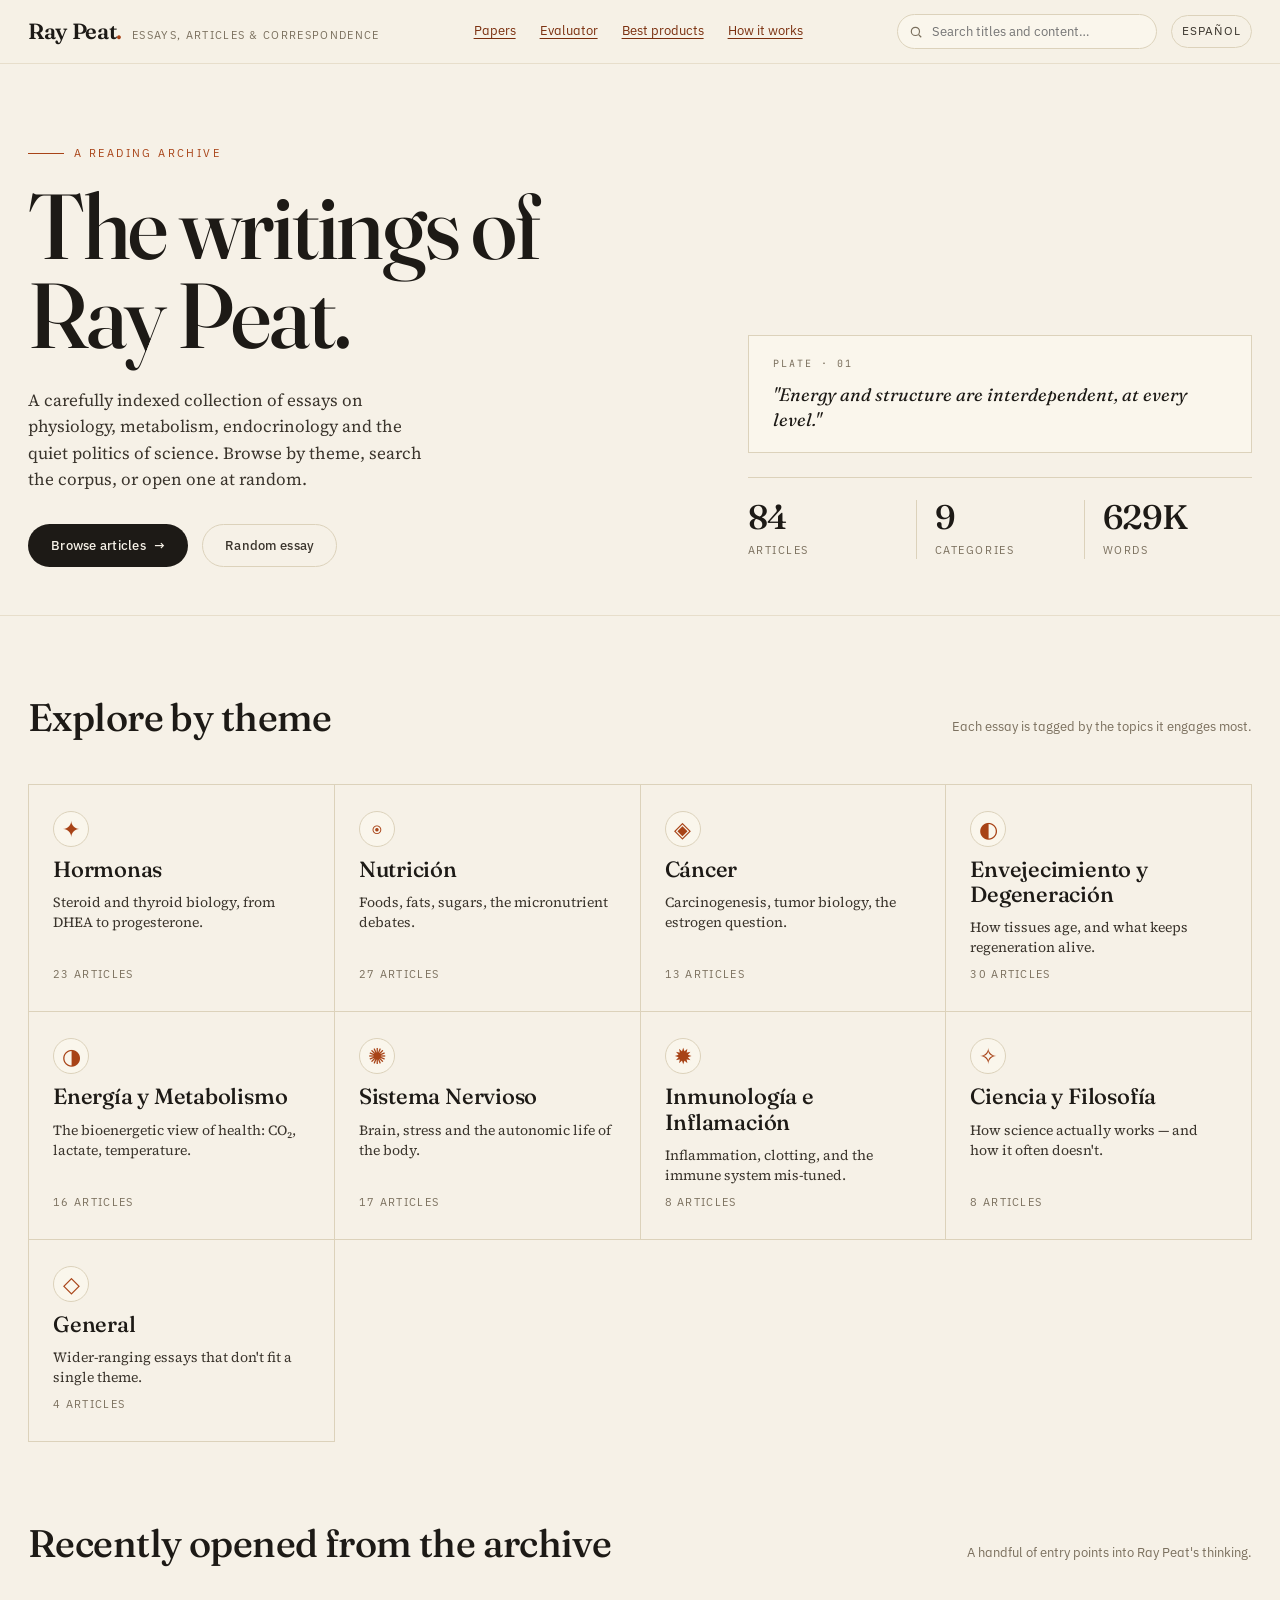
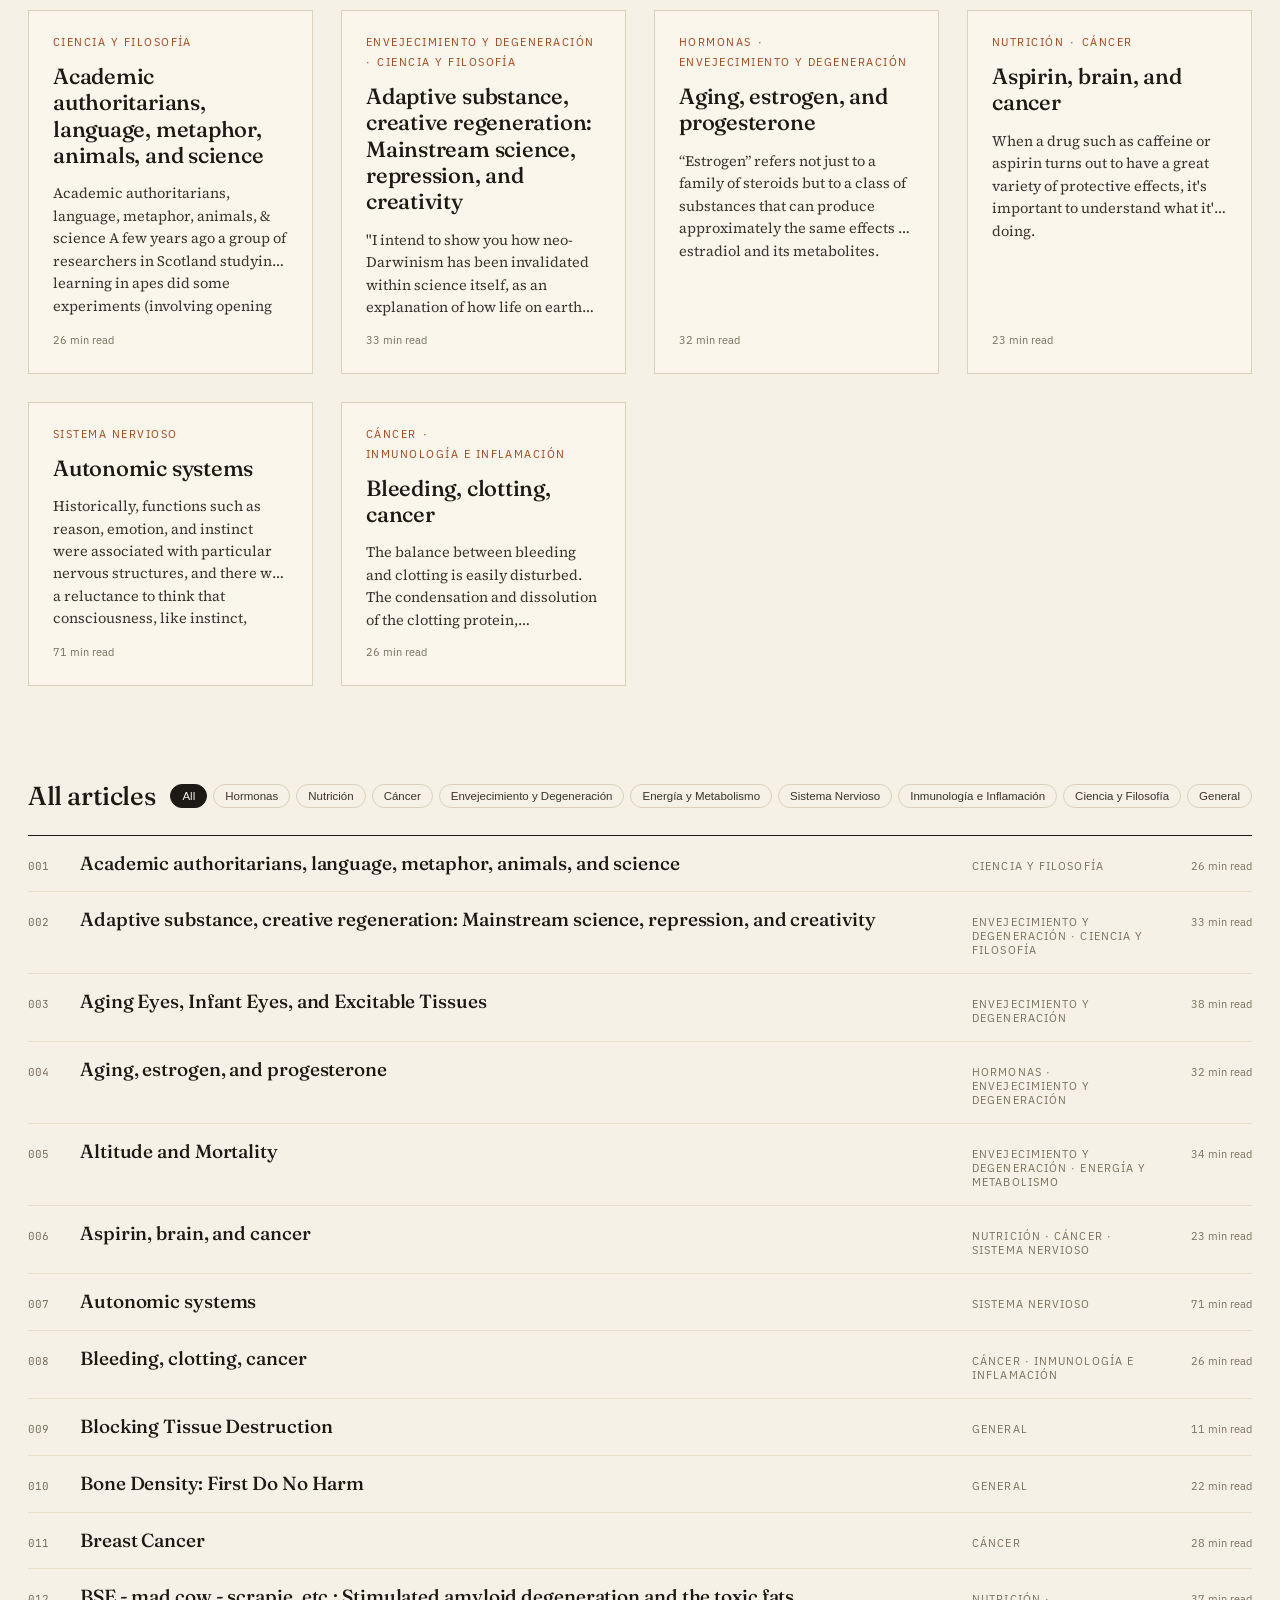
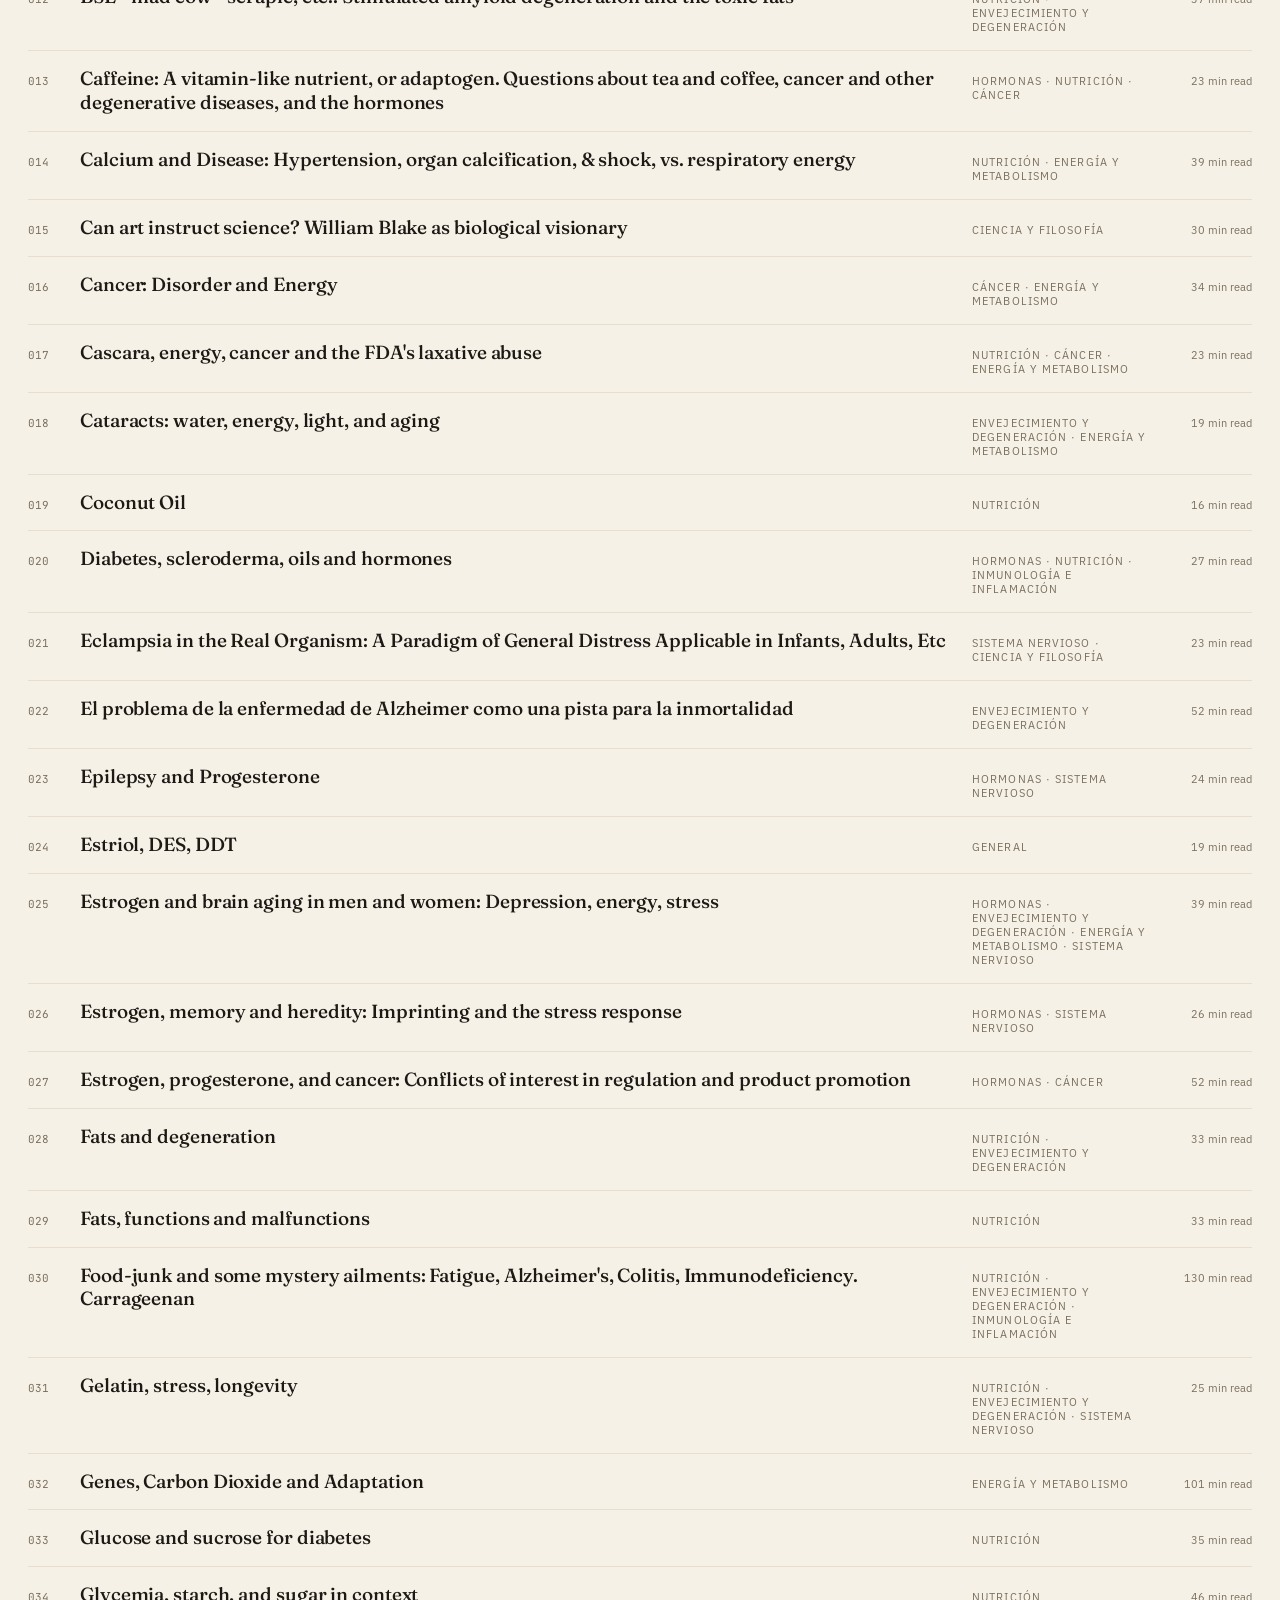
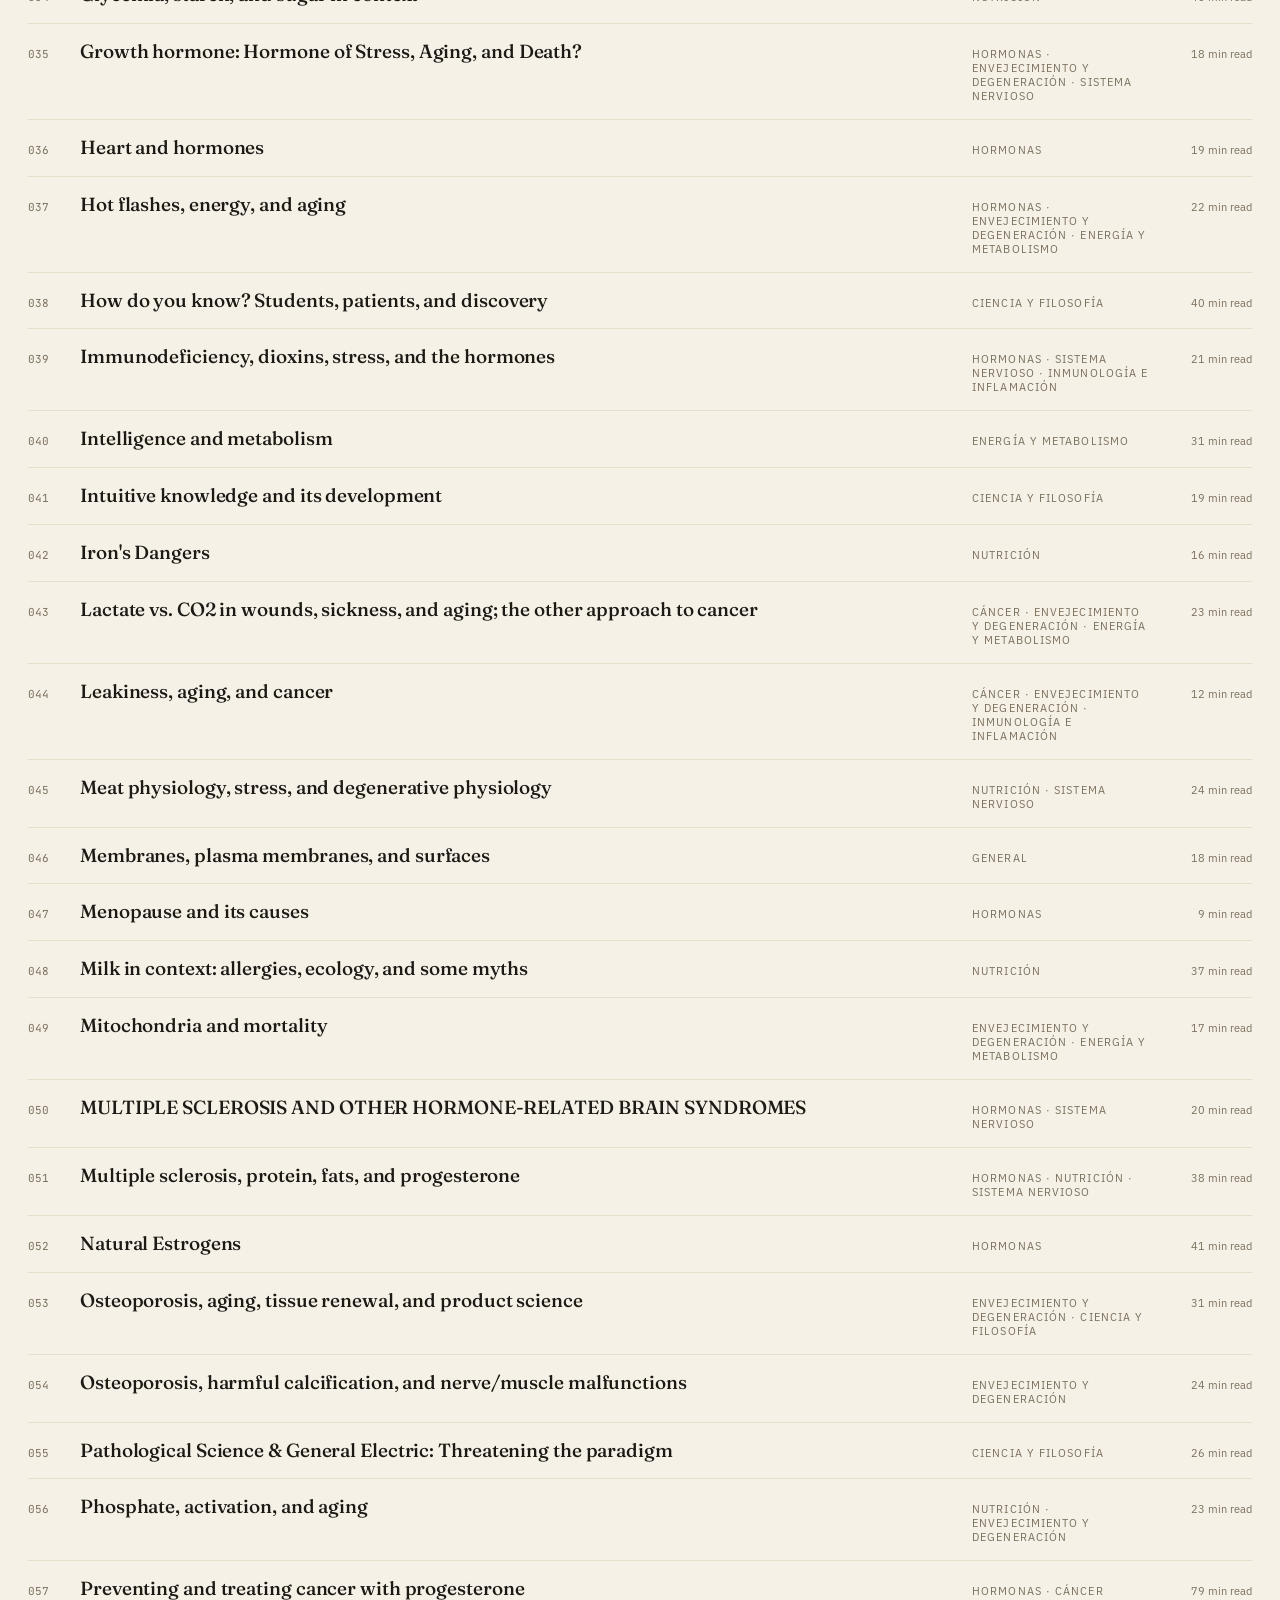
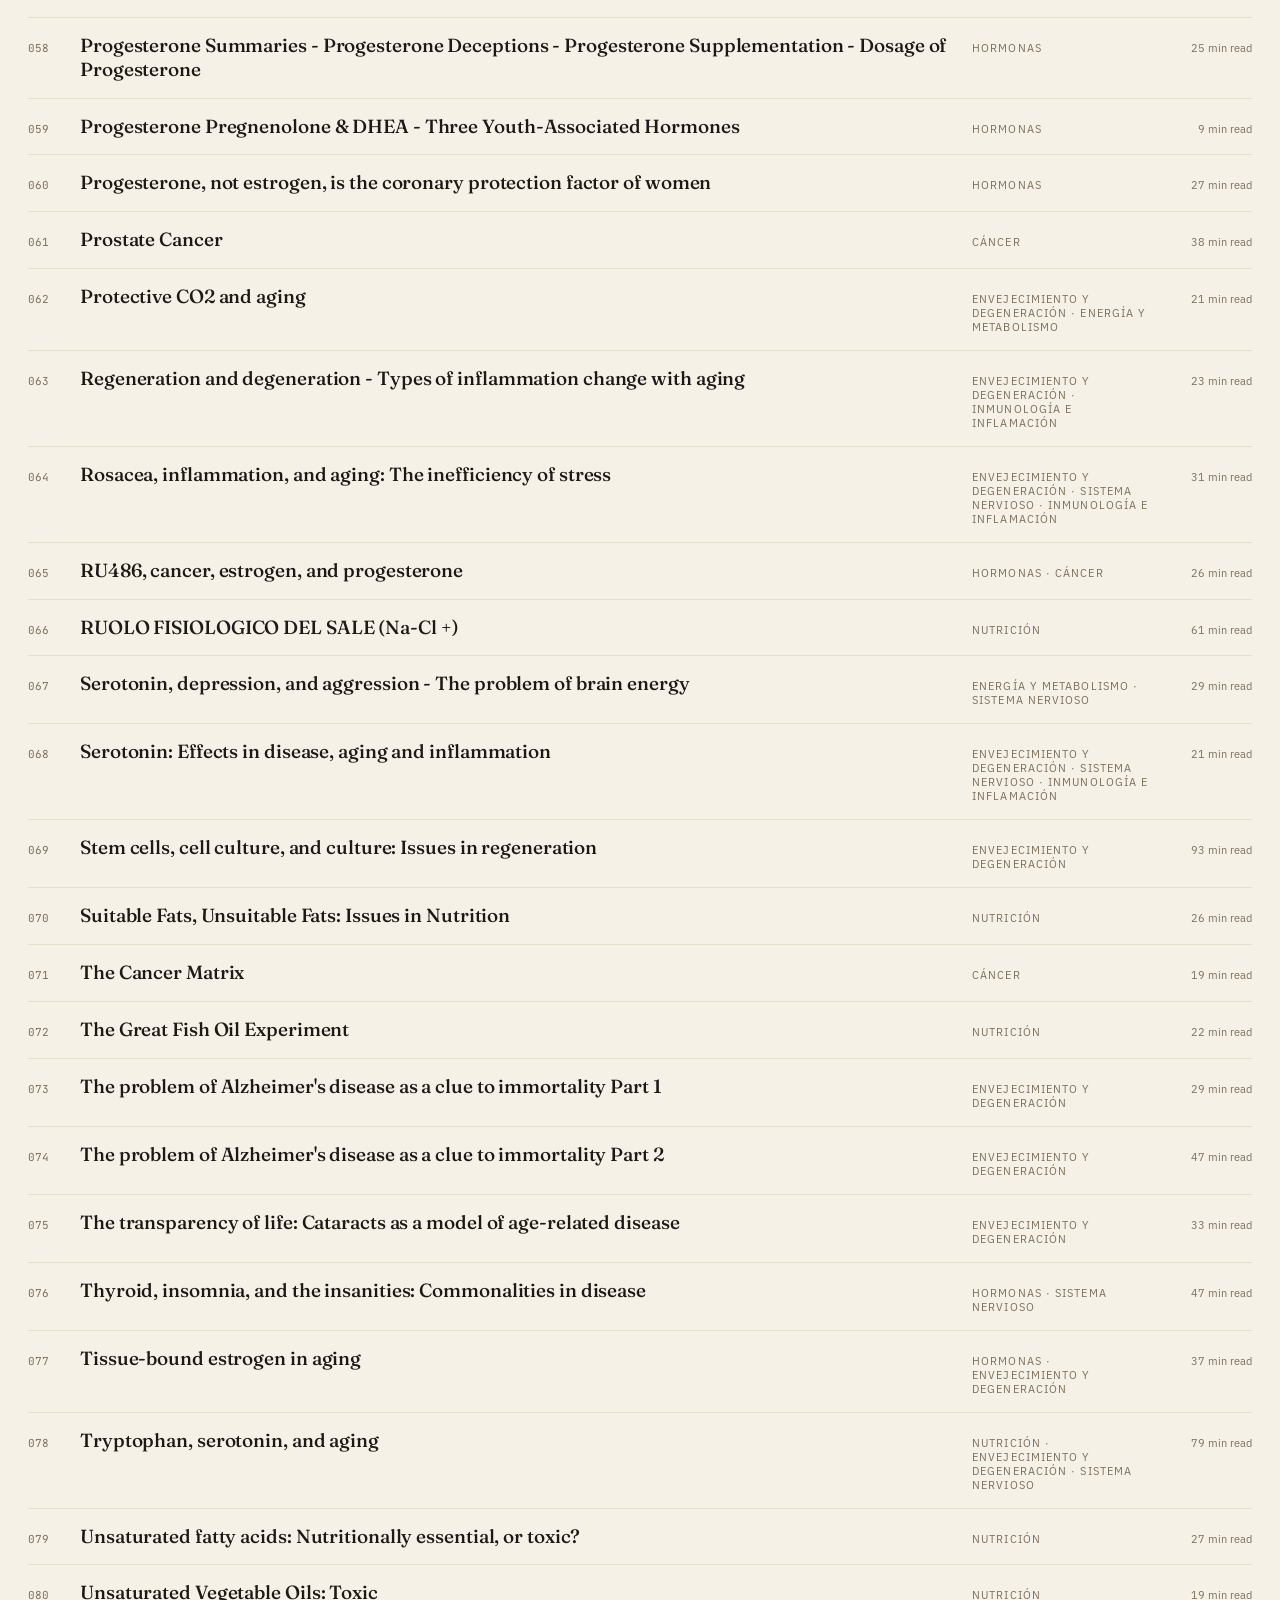
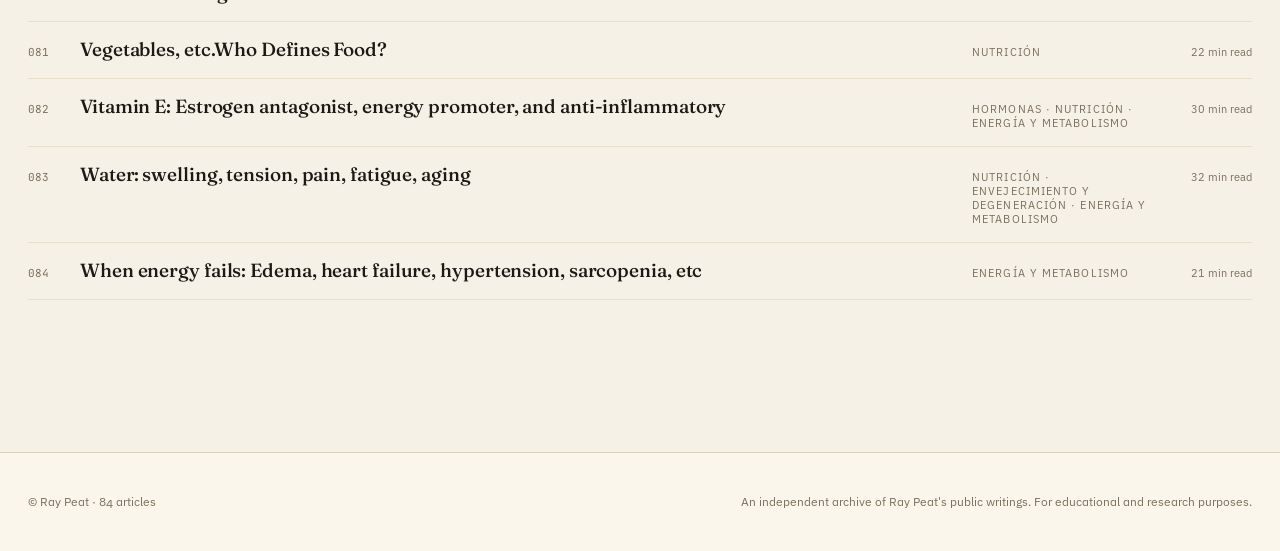
